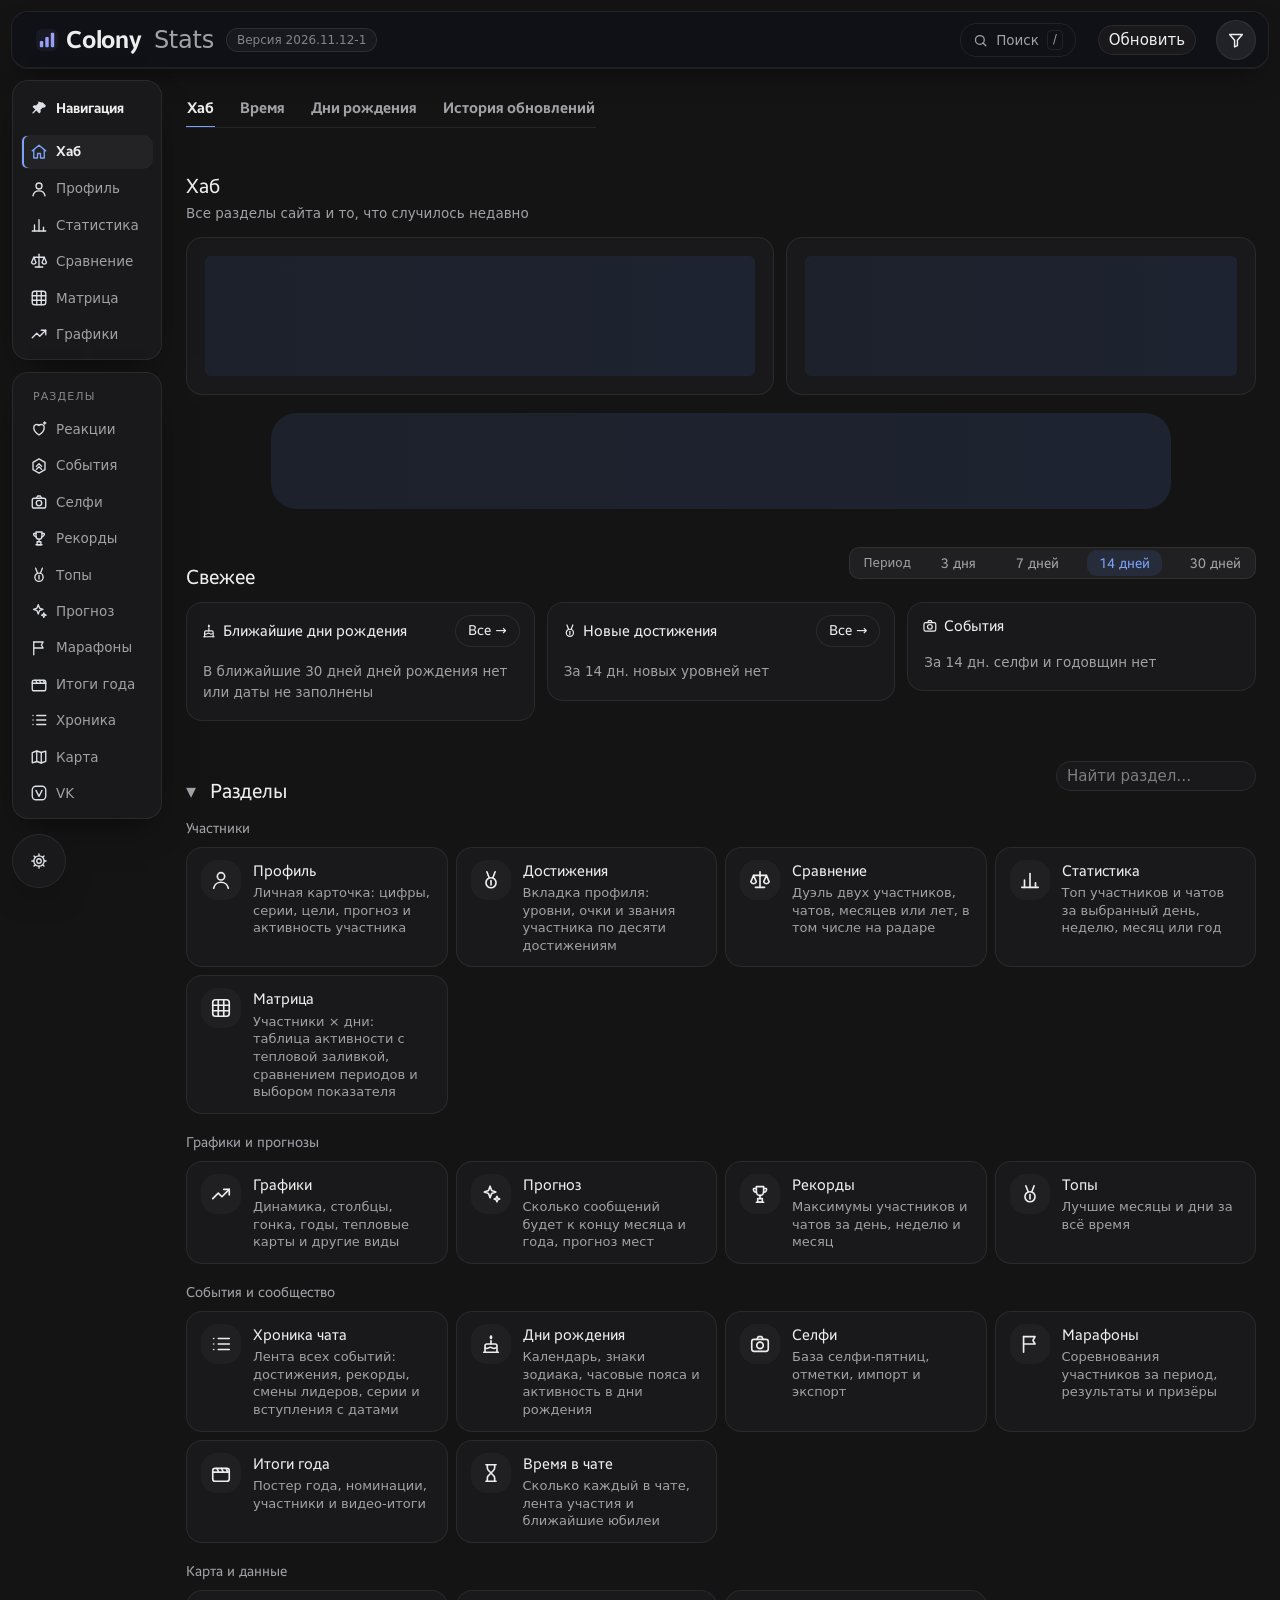
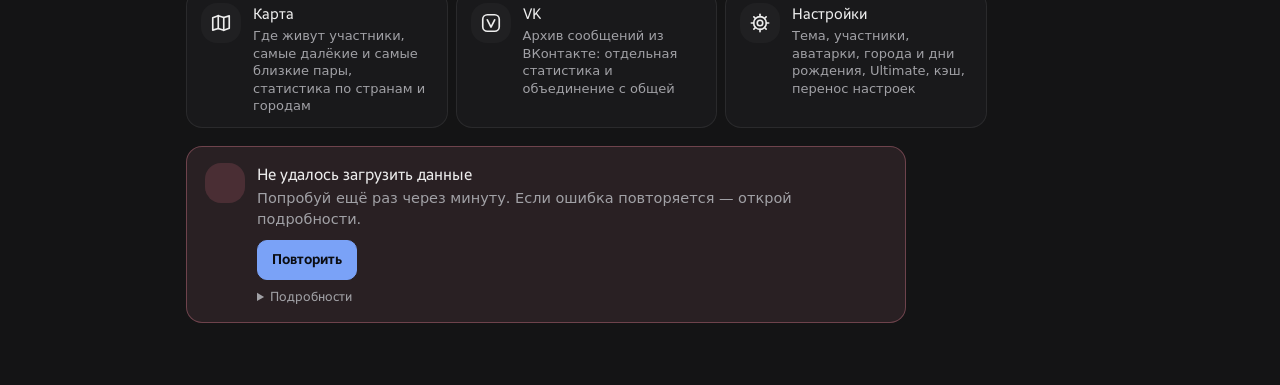
==== index.html @ 96a657e3 "Add files via upload" ====
<!DOCTYPE html>
<html lang="ru">
<head>
<style id="scale-css">:root{--sp-1:4px;--sp-2:8px;--sp-3:12px;--sp-4:16px;--sp-5:24px;--r-xs:4px;--r-s:6px;--r-m:10px;--r-l:16px;--r-pill:999px;--h-s:32px;--h-m:40px;--h-l:48px}</style>

<script>/* Фоновые таймеры с коротким периодом пропускают тики, пока вкладка не видна: меньше работы процессору и памяти */(function(){const si=window.setInterval;window.setInterval=function(fn,ms){const a=Array.prototype.slice.call(arguments,2);if(typeof fn==="function"&&ms<=5000){return si.call(window,function(){if(document.hidden)return;return fn.apply(this,arguments)},ms)}return si.apply(window,arguments)}})();</script>
<script>window.__TABLO=(function(){try{if(location.hash==="#notablo")return false;return localStorage.getItem("chatstats.tablo.v1")!=="0"}catch(e){return true}})();</script>
<meta name="robots" content="noindex,nofollow">
<meta charset="utf-8">
<meta name="color-scheme" content="dark">
<meta name="viewport" content="width=device-width, initial-scale=1, viewport-fit=cover">
<script id="dom-hub">
/* Единый наблюдатель за страницей. Раньше каждый модуль ставил свой MutationObserver на весь документ (их было около тридцати),
   и каждый просыпался на любое изменение — например, на каждый кадр гонки марафона. Теперь наблюдатель один:
   он отбрасывает «шум» (анимацию внутри графиков) и раздаёт остальное подписчикам.
   Подписка: new MutationObserver(cb).__hub(корень)  или  window.__dom.watch(cb, корень). */
(function(){
  "use strict";
  var Native = window.MutationObserver; if (!Native) return;
  var subs = [], started = false;
  function noise(r){
    var t = r.target; if (!t || t.nodeType !== 1 || !t.ownerSVGElement) return false;
    var n = t.tagName; return n === "text" || n === "tspan" || !!(t.closest && t.closest(".race-row"));
  }
  var real = new Native(function(recs){
    if (!subs.length) return;
    var clean = null;
    for (var i = 0; i < recs.length; i++) { if (noise(recs[i])) { if (!clean) clean = recs.slice(0, i); } else if (clean) clean.push(recs[i]); }
    if (clean) recs = clean;
    if (!recs.length) return;
    var list = subs.slice();
    for (var k = 0; k < list.length; k++) {
      var s = list[k], root = s.root, mine = recs;
      if (root && root !== document.body && root !== document.documentElement) { mine = recs.filter(function(r){ return root.contains(r.target); }); if (!mine.length) continue; }
      try { s.fn(mine, s.owner); } catch (e) { setTimeout(function(){ throw e; }, 0); }
    }
  });
  function start(){ if (!started) { started = true; real.observe(document.documentElement, {childList:true, subtree:true}); } }
  function watch(fn, root, owner){ var s = {fn: fn, root: root || null, owner: owner || null}; subs.push(s); start(); return function(){ var i = subs.indexOf(s); if (i >= 0) subs.splice(i, 1); }; }
  function Hubbed(cb){ var o = new Native(cb); o.__cb = cb; return o; }
  Hubbed.prototype = Native.prototype;
  Native.prototype.__hub = function(root){ var self = this; if (!self.__cb || !root) return; if (self.__off) self.__off(); self.__off = watch(self.__cb, root, self); };
  var disc = Native.prototype.disconnect;
  Native.prototype.disconnect = function(){ if (this.__off) { this.__off(); this.__off = null; } return disc.call(this); };
  window.MutationObserver = Hubbed;
  window.__dom = {watch: watch, count: function(){ return subs.length; }};
})();
</script>
<script id="mscale-boot">
/* Масштаб на телефоне: страница раскладывается на более широкий «виртуальный» экран, а браузер ужимает её целиком */
(function(){
  var KEY = "chatstats.mscale.v1", BASE = "width=device-width, initial-scale=1, viewport-fit=cover";
  function devW(){ var a = screen.width || 0, b = screen.height || 0, land = false; try { land = matchMedia("(orientation:landscape)").matches; } catch (e) {} return land ? Math.max(a, b) : Math.min(a, b); }
  function isPhone(){ return Math.min(screen.width || 9999, screen.height || 9999) <= 720 && (navigator.maxTouchPoints || 0) > 0; }
  function get(){ var v = 1; try { v = parseFloat(localStorage.getItem(KEY) || "1"); } catch (e) {} return v >= 0.7 && v < 1 ? v : 1; }
  function apply(){
    var m = document.querySelector('meta[name="viewport"]'); if (!m) return;
    var s = get(), w = devW();
    m.setAttribute("content", s < 1 && isPhone() && w ? "width=" + Math.round(w / s) + ", initial-scale=" + s + ", viewport-fit=cover" : BASE);
  }
  window.__mscale = {get: get, set: function(v){ try { v >= 1 ? localStorage.removeItem(KEY) : localStorage.setItem(KEY, String(v)); } catch (e) {} apply(); }, apply: apply, isPhone: isPhone};
  apply();
  window.addEventListener("orientationchange", function(){ setTimeout(apply, 60); });
})();
</script>
<script id="errlog-boot">
/* Журнал ошибок: последние 50 ошибок страницы (window.onerror и необработанные промисы) — в localStorage, чтобы их можно было скопировать из «Настроек» */
(function(){
  "use strict";
  var KEY = "chatstats.errlog.v1", MAX = 50, list = [], timer = 0;
  try { var raw = localStorage.getItem(KEY); if (raw) { var a = JSON.parse(raw); if (Array.isArray(a)) list = a.slice(-MAX); } } catch (e) {}
  function flush(){ timer = 0; try { localStorage.setItem(KEY, JSON.stringify(list)); } catch (e) {} }
  function tabId(){ try { var t = document.querySelector(".tab.active"); return t ? String(t.id || "").replace(/^tab-/, "") : ""; } catch (e) { return ""; } }
  function add(kind, msg, where, stack){
    msg = String(msg == null ? "" : msg).slice(0, 300);
    var last = list[list.length - 1];
    if (last && last.m === msg && last.k === kind && last.w === where) { last.n = (last.n || 1) + 1; last.t = new Date().toISOString(); }
    else { list.push({t: new Date().toISOString(), k: kind, m: msg, w: where || "", s: String(stack || "").split("\n").slice(0, 4).join("\n").slice(0, 500), tab: tabId(), v: window.__appVersion || "", n: 1}); if (list.length > MAX) list.splice(0, list.length - MAX); }
    if (!timer) timer = setTimeout(flush, 500);
  }
  window.addEventListener("error", function(e){
    if (e && e.target && e.target !== window && e.target.tagName) return;   // ошибки загрузки картинок и шрифтов сюда не пишем
    add("error", e && e.message, e && e.filename ? String(e.filename).replace(/^.*\//, "") + ":" + (e.lineno || 0) + ":" + (e.colno || 0) : (e && e.lineno ? "строка " + e.lineno : ""), e && e.error && e.error.stack);
  });
  window.addEventListener("unhandledrejection", function(e){
    var r = e && e.reason; add("promise", r && r.message ? r.message : r, "", r && r.stack);
  });
  function header(){
    var lang = ""; try { lang = (window.__lang && window.__lang.get && window.__lang.get()) || localStorage.getItem("chatstats.lang.v1") || "ru"; } catch (e) {}
    return ["Colony Stats " + (window.__appVersion || "?"), "Язык: " + lang, "Экран: " + innerWidth + "×" + innerHeight + " (x" + (window.devicePixelRatio || 1) + ")", "Браузер: " + navigator.userAgent, "Записей: " + list.length].join("\n");
  }
  window.__errlog = {
    list: function(){ return list.slice(); },
    clear: function(){ list = []; flush(); },
    text: function(){
      if (!list.length) return header() + "\nОшибок нет.";
      return header() + "\n\n" + list.map(function(x, i){ return (i + 1) + ". " + x.t.replace("T", " ").slice(0, 19) + " · вкладка: " + (x.tab || "—") + " · " + x.k + (x.n > 1 ? " ×" + x.n : "") + "\n   " + x.m + (x.w ? "\n   " + x.w : "") + (x.s ? "\n" + x.s.replace(/^/gm, "   ") : ""); }).join("\n\n");
    },
    add: add
  };
})();
</script>
<script id="schema-boot">
/* Схема сохранённых настроек.
   Все настройки лежат в localStorage под ключами «chatstats.*». Здесь — полный перечень ключей (группа, что хранит, устарел ли),
   номер версии схемы и миграции между версиями. Новый ключ в коде нужно записать сюда: автотест сравнивает код с этим перечнем.
   Миграции запускаются при загрузке, до остальных скриптов; они только дополняют и чистят, значения настроек не переписывают.
   Номер версии хранится в самом хранилище (chatstats.schema.v1), поэтому настройки, импортированные из старого экспорта, тоже мигрируют. */
(function(){
  "use strict";
  var P = "chatstats.", VERSION = 2, VKEY = P + "schema.v1";
  var GROUPS = {"look": "Оформление", "layout": "Раскладка", "filters": "Фильтры", "charts": "Графики", "tables": "Таблицы", "tabs": "Вкладки", "data": "Данные", "fx": "Эффекты", "exp": "Эксперименты", "vk": "VK", "svc": "Служебное"};
  /* [ключ без префикса, группа, что хранит, флаг: "L" — устарел и игнорируется кодом, "S" — лежит в sessionStorage] */
  var ROWS = [
    ["achPerson.v1", "tabs", "Участник, выбранный на вкладке «Достижения»", ""],
    ["achView.v1", "tabs", "Вид вкладки «Достижения»", ""],
    ["anomalies.v1", "charts", "Подсветка аномальных дней (убрана 2026.10.30)", "L"],
    ["apiBase.v1", "data", "Адрес API статистики", ""],
    ["avatars.v1", "data", "Аватарки участников, загруженные пользователем", ""],
    ["avatars.ver.v1", "data", "Версия вшитых аватарок, уже слитых в хранилище", ""],
    ["betaApiEvents.v1", "svc", "Адрес API событий бывшей беты (удаляется при запуске)", "L"],
    ["betaApiReact.v1", "svc", "Адрес API реакций бывшей беты (удаляется при запуске)", "L"],
    ["betaRE.v1", "svc", "Переключатель бывшей беты (удаляется при запуске)", "L"],
    ["bio.v1", "tabs", "Дни рождения и города участников", ""],
    ["cardsAvatars.v1", "tables", "Аватарки в карточном виде таблиц", ""],
    ["cardsCols.v1", "tables", "Число столбцов в карточном виде", ""],
    ["cardsColsByTable.v1", "tables", "Число столбцов карточек для отдельных таблиц", ""],
    ["cardsCompact.v1", "tables", "Компактные карточки", ""],
    ["changelogSeen.v1", "svc", "Последний просмотренный выпуск истории обновлений", ""],
    ["chartBackground.end.v1", "charts", "Конец градиента фона графиков", ""],
    ["chartBackground.start.v1", "charts", "Начало градиента фона графиков", ""],
    ["chartBackground.v1", "charts", "Тип фона графиков", ""],
    ["chartChatsOff.v1", "charts", "Чаты, убранные с графиков", ""],
    ["chartFocus.v1", "charts", "Выделенные линии на графиках", ""],
    ["chartFontColor.v1", "charts", "Цвет текста на графиках", ""],
    ["chartQuick.v1", "charts", "Быстрый период графика (убран)", "L"],
    ["trendView.v1", "charts", "Вид линий в «Динамике»: по дням или скользящее среднее", ""],
    ["chartSettingsCollapsed.v1", "charts", "Свёрнутые группы в настройках графика", ""],
    ["chartTypeAppearance.v1", "charts", "Оформление каждого типа графика", ""],
    ["cmpSmooth.v1", "tabs", "Сглаживание на вкладке «Сравнение»", ""],
    ["colorder.v1", "tables", "Порядок столбцов таблиц (перенос столбцов)", ""],
    ["columnWidths.v1", "tables", "Ширина столбцов таблиц", ""],
    ["compactFilters.v1", "filters", "Компактные фильтры", ""],
    ["compare.v1", "tabs", "Выбор на вкладке «Сравнение»", ""],
    ["comparison.v1", "filters", "Сравнение периодов в фильтрах", ""],
    ["customPalettes.v1", "charts", "Свои палитры цветов", ""],
    ["dayMatrix.v1", "tabs", "Настройки матрицы дней", ""],
    ["dsColony.v1", "look", "Оформление «Колония»", ""],
    ["errlog.v1", "svc", "Журнал ошибок страницы", ""],
    ["eventSel.v1", "tabs", "Событие, выбранное на вкладке «События»", ""],
    ["excludedTableRows.v1", "tables", "Строки, скрытые в таблицах", ""],
    ["exp.notes.v1", "exp", "Заметки к точкам графика (эксперимент)", ""],
    ["exp.v1", "exp", "Включённые эксперименты", ""],
    ["expHist.v1", "tables", "Мини-гистограммы в ячейках (убраны 2026.10.30)", "L"],
    ["filterColors.v1", "filters", "Цветные метки фильтров", ""],
    ["filtersHidden.v1", "filters", "Фильтры скрыты", ""],
    ["filtersRight.v1", "filters", "Фильтры в правой шторке на ПК", ""],
    ["filtersRightCollapsed.v1", "filters", "Правая шторка фильтров свёрнута", ""],
    ["filtersV3.v1", "filters", "Прежний вид фильтров (удаляется при запуске)", "L"],
    ["frW.v1", "layout", "Ширина правой шторки", ""],
    ["fresetDone", "svc", "Метка сброса фильтров вкладки", "S"],
    ["fx.v1", "fx", "Включённые эффекты", ""],
    ["fxOnce", "fx", "Эффекты, уже показанные в этом сеансе", "S"],
    ["fxParticles.v1", "fx", "Частицы: вид и сила", ""],
    ["ghcommit.v1", "svc", "Последний известный коммит на GitHub (проверка обновлений)", ""],
    ["glassUi.v1", "look", "Стеклянные панели", ""],
    ["goals.v1", "tabs", "Цели месяца и план", ""],
    ["haptics.v1", "svc", "Вибрация при нажатиях", ""],
    ["heat.v1", "charts", "Настройки календаря-карты", ""],
    ["hiddenCols.v1", "tables", "Скрытые столбцы таблиц", ""],
    ["hideLeft.v1", "filters", "Скрыть левую колонку фильтров", ""],
    ["holo.v1", "fx", "Голографические блики на карточках", ""],
    ["holoText.v1", "fx", "Голографический текст у победителей", ""],
    ["hubSecs.v1", "tabs", "Разделы главной", ""],
    ["hubView.v1", "tabs", "Вид главной", ""],
    ["hubWin.v1", "tabs", "Период на главной", ""],
    ["lang", "look", "Язык интерфейса (прежний ключ)", "L"],
    ["lang.v1", "look", "Язык интерфейса", ""],
    ["live.v1", "data", "Автообновление данных", ""],
    ["marathonSel.v1", "tabs", "Марафон, выбранный на вкладке «Марафоны»", ""],
    ["marathons.v1", "tabs", "Свои марафоны", ""],
    ["me.v1", "look", "Кто «я» среди участников", ""],
    ["mobileV2.v1", "layout", "Мобильная версия в виде приложения", ""],
    ["modernSelect.v1", "look", "Современные выпадающие списки", ""],
    ["mscale.v1", "layout", "Масштаб интерфейса на телефоне", ""],
    ["mzHint.v1", "svc", "Подсказка про двойное касание графика показана", ""],
    ["mzHint2.v1", "svc", "Подсказка про жесты в полноэкранном графике показана", ""],
    ["neonLines.v1", "fx", "Неоновые линии графиков", ""],
    ["noBold.v1", "look", "Без жирного шрифта", ""],
    ["norm.v1", "tabs", "Режим нормирования (всего / на активный день / доля)", ""],
    ["normWeeks.v1", "tabs", "Число недель для сравнения с нормой", ""],
    ["overtake.v1", "data", "Уведомления об обгонах", ""],
    ["pageBg.v1", "look", "Фон страницы", ""],
    ["palBgMode.v1", "charts", "Режим фона в палитрах", ""],
    ["peopleHidden.v1", "data", "Скрытые участники", ""],
    ["people.v1", "data", "Имена и настройки участников", ""],
    ["pinrows.v1", "exp", "Закреплённые строки таблиц", ""],
    ["plan.v1", "tabs", "План на месяц", ""],
    ["quiet.v1", "tabs", "Настройки «Тихих участников»", ""],
    ["raceSpeed.v1", "charts", "Скорость гонки", ""],
    ["radarPeriod.v1", "tabs", "Период радара в профиле", ""],
    ["reactUi.v1", "tabs", "Настройки вкладки «Реакции»", ""],
    ["recView.v1", "tabs", "Вид вкладки «Рекорды»", ""],
    ["schema.v1", "svc", "Версия схемы сохранённых настроек", ""],
    ["sel.active.v1", "data", "Включён ли выбор участников", ""],
    ["sel.v1", "data", "Выбранные участники", ""],
    ["selfieChart.v1", "tabs", "Тип графика на вкладке «Селфи»", ""],
    ["selfieRange.v1", "tabs", "Период на вкладке «Селфи»", ""],
    ["settingsCat.v1", "svc", "Открытый раздел настроек", ""],
    ["showLvl.v1", "look", "Показывать уровни у участников", ""],
    ["sideNav.v1", "layout", "Боковое меню вкладок", ""],
    ["sideNavCollapsed.v1", "layout", "Боковое меню свёрнуто", ""],
    ["sideW.v1", "layout", "Ширина бокового меню", ""],
    ["siteBase.v1", "look", "Основа темы сайта", ""],
    ["siteCustom.v1", "look", "Свои цвета акцента", ""],
    ["siteFont.v1", "look", "Шрифт сайта", ""],
    ["siteTheme.v1", "look", "Тема сайта", ""],
    ["softGrad.v1", "fx", "Мягкие градиенты на графиках", ""],
    ["statRows.v1", "tables", "Строки статистики (убраны 2026.10.30)", "L"],
    ["statRowsToggle.v1", "tables", "Переключатель строк статистики", ""],
    ["statsView.v1", "tabs", "Вид вкладки «Статистика»", ""],
    ["styles.v1", "charts", "Цвета и стили участников, годов и чатов", ""],
    ["tabAnim.v1", "look", "Анимация переключения вкладок (теперь всегда включена)", "L"],
    ["tabFilters.v1", "filters", "Фильтры, запомненные для каждой вкладки", ""],
    ["tabGroups.v1", "layout", "Группы вкладок", ""],
    ["tableBorder.v1", "tables", "Рамка таблиц", ""],
    ["tableBorderExport.v1", "tables", "Рамка таблиц на картинках", ""],
    ["tableCardsDesktop.v1", "tables", "Карточный вид таблиц на ПК", ""],
    ["tableCompact.v1", "tables", "Компактные таблицы", ""],
    ["tableNoBorders.v1", "tables", "Таблицы без рамок", ""],
    ["tableView.desktop.v1", "tables", "Вид таблиц на ПК", ""],
    ["tableView.v1", "tables", "Вид таблиц на телефоне", ""],
    ["tableWidths.v1", "tables", "Ширина таблиц целиком", ""],
    ["tablo.v1", "look", "Стиль «Табло»", ""],
    ["timeView.v1", "tabs", "Вид вкладки «Время»", ""],
    ["trendAppearance.v1", "charts", "Оформление «Динамики», версия 1 (заменена)", "L"],
    ["trendAppearance.v2", "charts", "Оформление «Динамики», версия 2 (заменена)", "L"],
    ["trendAppearance.v3", "charts", "Оформление «Динамики», версия 3 (заменена)", "L"],
    ["trendAppearance.v4", "charts", "Оформление «Динамики»", ""],
    ["ui.v1", "look", "Общие переключатели интерфейса", ""],
    ["ultimate.v1", "data", "Сводный чат «Colony Ultimate»", ""],
    ["vk.data.v1", "vk", "Архив помесячной статистики VK", ""],
    ["vk.map.v1", "vk", "Сопоставление участников VK", ""],
    ["vk.newpk.v1", "vk", "Счётчик новых идентификаторов VK", ""],
    ["vk.on.v1", "vk", "VK включён", ""],
    ["vk.src.v1", "vk", "Источник данных VK", ""],
    ["whoAsked.v1", "svc", "Вопрос «Кто ты?» уже задан", ""],
    ["yearReview.v1", "tabs", "Настройки «Итогов года»", ""],
    ["yearsDays.v1", "charts", "Окно дней на графике «По годам»", ""]
  ];
  var KEYS = {}; ROWS.forEach(function(r){ KEYS[P + r[0]] = {group: r[1], note: r[2], legacy: r[3] === "L", session: r[3] === "S"}; });
  function ls(){ try { return window.localStorage; } catch (e) { return null; } }
  function stored(){ var a = [], s = ls(); if (!s) return a; try { for (var i = 0; i < s.length; i++) { var k = s.key(i); if (k && k.indexOf(P) === 0) a.push(k); } } catch (e) {} return a.sort(); }
  /* Миграции: to — версия, до которой доводят; каждая безопасна при повторном запуске */
  var MIGRATIONS = [
    {to: 2, note: "язык из прежнего ключа; удаление заменённых версий оформления «Динамики»", run: function(s){
      if (!s.getItem(P + "lang.v1") && s.getItem(P + "lang")) s.setItem(P + "lang.v1", s.getItem(P + "lang"));
      if (s.getItem(P + "trendAppearance.v4")) ["v1", "v2", "v3"].forEach(function(v){ s.removeItem(P + "trendAppearance." + v); });
    }}
  ];
  var ran = [];
  (function migrate(){
    var s = ls(); if (!s) return;
    var cur = 1; try { cur = parseInt(s.getItem(VKEY), 10) || 1; } catch (e) {}
    if (cur > VERSION) return;   // настройки из более новой версии сайта не трогаем
    MIGRATIONS.forEach(function(m){
      if (m.to <= cur) return;
      try { m.run(s); ran.push(m.to); } catch (e) { try { window.__errlog && window.__errlog.add("error", "миграция настроек до v" + m.to + ": " + (e && e.message), "schema-boot"); } catch (x) {} }
    });
    try { if (cur < VERSION) s.setItem(VKEY, String(VERSION)); } catch (e) {}
  })();
  window.__schema = {
    version: VERSION, groups: GROUPS, keys: KEYS, migrated: ran,
    has: function(k){ return Object.prototype.hasOwnProperty.call(KEYS, k.indexOf(P) === 0 ? k : P + k); },
    info: function(k){ return KEYS[k.indexOf(P) === 0 ? k : P + k] || null; },
    /* Сохранённые ключи, которых нет в перечне (опечатка в коде или забытая запись) */
    unknown: function(){ return stored().filter(function(k){ return !KEYS[k]; }); },
    /* Устаревшие ключи, которые ещё лежат в хранилище */
    stale: function(){ return stored().filter(function(k){ return KEYS[k] && KEYS[k].legacy; }); },
    purgeStale: function(){ var s = ls(); this.stale().forEach(function(k){ try { s.removeItem(k); } catch (e) {} }); }
  };
})();
</script>
<script id="tbl-core-js">
/* Единый построитель таблиц: описание столбцов → готовая разметка.
   Сортировка, закрепление строк, перенос столбцов, карточный вид на телефоне и копирование картинкой работают по разметке (th/td внутри .wrap),
   поэтому таблица, собранная здесь, получает все эти возможности автоматически.
   window.__tbl.html({
     id: "bd-table",                  // id таблицы (необязательно)
     attrs: {"data-copy-title": ""},  // любые другие атрибуты <table>
     cols: [{h: "Участник",           // заголовок (готовый HTML)
             align: "left",           // выравнивание заголовка и ячеек: "left" | "center"
             tdAlign: "center",       // выравнивание только ячеек (если отличается от заголовка)
             cls: "ev-rank",          // класс ячейки
             style: "color:red",      // дополнительный стиль ячейки
             td: (row, i, rows) => "<содержимое ячейки>"}],
     rows: [...],
     rowClass: (row, i) => "класс",   // null/undefined — без атрибута class; "" — class=""
     rowStyle: (row, i) => "--a:1",   // стиль строки
     wrap: true                       // обернуть в <div class="wrap"> (по умолчанию да)
   }) → строка HTML. Содержимое ячеек и заголовков — готовый HTML: экранировать данные нужно там, где они подставляются. */
(function(){
  "use strict";
  const esc = s => String(s == null ? "" : s).replace(/[&<>"]/g, c => ({"&": "&amp;", "<": "&lt;", ">": "&gt;", '"': "&quot;"}[c]));
  const al = a => a === "left" ? "text-align:left" : a === "center" ? "text-align:center" : "";
  const style = (...parts) => { const v = parts.filter(Boolean).join(";"); return v ? ` style="${v}"` : ""; };
  function html(spec){
    const cols = (spec.cols || []).filter(c => c && c.when !== false), rows = spec.rows || [];
    const attrs = (spec.id ? ` id="${esc(spec.id)}"` : "") + Object.keys(spec.attrs || {}).map(k => ` ${k}="${esc(spec.attrs[k])}"`).join("");
    const head = "<tr>" + cols.map(c => `<th${style(al(c.align))}>${c.h}</th>`).join("") + "</tr>";
    const body = rows.map((r, i) => {
      const rc = spec.rowClass ? spec.rowClass(r, i) : null, rs = spec.rowStyle ? spec.rowStyle(r, i) : "";
      return `<tr${rs ? ` style="${rs}"` : ""}${rc == null ? "" : ` class="${esc(rc)}"`}>` + cols.map(c => `<td${c.cls ? ` class="${c.cls}"` : ""}${style(al(c.tdAlign || c.align), c.style)}>${c.td(r, i, rows)}</td>`).join("") + "</tr>";
    }).join("");
    const t = `<table${attrs}><thead>${head}</thead><tbody>${body}</tbody></table>`;
    return spec.wrap === false ? t : `<div class="wrap">${t}</div>`;
  }
  window.__tbl = {html};
})();
</script>
<meta name="theme-color" content="#0c0e14"><meta name="apple-mobile-web-app-capable" content="yes"><meta name="mobile-web-app-capable" content="yes"><meta name="apple-mobile-web-app-status-bar-style" content="black-translucent"><meta name="apple-mobile-web-app-title" content="Colony Stats"><meta name="application-name" content="Colony Stats">
<link rel="apple-touch-icon" href="[data-uri]">
<title>Colony Stats</title>
<link rel="icon" href="data:image/svg+xml,%3Csvg%20xmlns%3D%22http%3A//www.w3.org/2000/svg%22%20viewBox%3D%220%200%2064%2064%22%3E%3Cdefs%3E%3ClinearGradient%20id%3D%22g%22%20x1%3D%220%22%20y1%3D%221%22%20x2%3D%221%22%20y2%3D%220%22%3E%3Cstop%20offset%3D%220%22%20stop-color%3D%22%237aa2f7%22/%3E%3Cstop%20offset%3D%221%22%20stop-color%3D%22%23bb9af7%22/%3E%3C/linearGradient%3E%3C/defs%3E%3Crect%20width%3D%2264%22%20height%3D%2264%22%20rx%3D%2215%22%20fill%3D%22%23171a22%22/%3E%3Crect%20x%3D%2211%22%20y%3D%2235%22%20width%3D%2210%22%20height%3D%2218%22%20rx%3D%223%22%20fill%3D%22url%28%23g%29%22/%3E%3Crect%20x%3D%2227%22%20y%3D%2223%22%20width%3D%2210%22%20height%3D%2230%22%20rx%3D%223%22%20fill%3D%22url%28%23g%29%22/%3E%3Crect%20x%3D%2243%22%20y%3D%2211%22%20width%3D%2210%22%20height%3D%2242%22%20rx%3D%223%22%20fill%3D%22url%28%23g%29%22/%3E%3C/svg%3E">
<style>
@font-face{font-family:"Samsung Sans";font-weight:400;src:local("Samsung Sans"),local("SamsungSans"),local("SamsungSans-Regular"),url("fonts/SamsungSans-Regular.woff2") format("woff2"),url("fonts/SamsungSans-Regular.ttf") format("truetype")}
@font-face{font-family:"Samsung Sans";font-weight:700;src:local("Samsung Sans Bold"),local("SamsungSans-Bold"),url("fonts/SamsungSans-Bold.woff2") format("woff2"),url("fonts/SamsungSans-Bold.ttf") format("truetype")}
:root{ --chart-bg:#262626;
  color-scheme:dark;
}
*{box-sizing:border-box}
body{margin:0;background:var(--bg);color:var(--text);font:15px/1.5 "Samsung Sans","SamsungOne","Segoe UI",system-ui,-apple-system,sans-serif}
header{position:sticky;top:0;z-index:50;padding:20px 24px 0;max-width:1600px;width:100%;margin:0 auto;box-shadow:0 1px 0 var(--line)}
/* Floating duplicate of table headers, shown only while their original header is scrolled away. */
.sticky-table-head{position:fixed;display:none;z-index:45;overflow:hidden;background:var(--panel);border:1px solid var(--line);border-bottom:0;border-radius:8px 8px 0 0;box-shadow:0 3px 8px #0003;pointer-events:auto}
.sticky-table-head table{border-collapse:separate;border-spacing:0;table-layout:fixed;margin:0;background:var(--panel)}
.sticky-table-head th{border-bottom:1px solid var(--line);box-sizing:border-box;overflow:hidden;text-overflow:ellipsis}
.sticky-table-head th:first-child{position:sticky;left:0;z-index:3;box-shadow:1px 0 0 var(--line)}
.sticky-table-head th[data-k]{cursor:pointer}

h1{margin:0 0 16px}
nav{display:flex;overflow-x:auto;overflow-y:hidden;scrollbar-width:none}
nav::-webkit-scrollbar{display:none}
nav button{background:none;color:var(--muted);font:inherit;cursor:pointer;white-space:nowrap}
nav button:hover{color:var(--text)}
nav button.active{border-bottom-color:var(--accent)}
nav button:focus-visible,select:focus-visible,input:focus-visible,.seg button:focus-visible,th:focus-visible{outline:2px solid var(--accent);outline-offset:2px}
main{max-width:1600px;width:100%;margin:0 auto;padding:20px 24px 48px}
.tab{display:none}.tab.active{display:block}
.stat-content{display:none}
.stat-content.active{display:block}
#tab-stats > .stat-subnav{display:inline-flex;width:auto;margin:0 0 14px;}
#tab-stats > .stat-subnav button{min-width:110px}
.stat-content > .filters{background:linear-gradient(180deg,var(--panel-2),var(--panel));border:1px solid var(--line);box-shadow:var(--shadow)}

.filters{display:flex;flex-wrap:wrap}
/* Фильтр вышедших оформлен в общей стилистике элементов управления */
.checkline{display:inline-flex;align-items:center;border:1px solid var(--line);color:var(--muted);cursor:pointer;white-space:nowrap;user-select:none;transition:background .16s ease,border-color .16s ease,color .16s ease}
.checkline:hover{border-color:var(--line);color:var(--text)}
.checkline:focus-within{outline:2px solid var(--accent);outline-offset:2px}
.checkline input{appearance:auto;min-width:0;margin:0;padding:0;accent-color:var(--accent);cursor:pointer}
.compare-diff{white-space:nowrap;margin-left:3px;color:var(--muted)}
.compare-diff.positive{color:#76F0B6}
.compare-diff.negative{color:#f7768e}
.compare-diff.neutral{color:var(--muted)}
.field{display:flex;flex-direction:column;gap:var(--sp-1)}
.field label{font-size:13.5px;color:var(--muted)}
select,input{color:var(--text);border:1px solid var(--line);padding:7px 10px;font:inherit;min-width:150px}
.seg{display:flex;border:1px solid var(--line);overflow:hidden}
.seg button{color:var(--muted);border:0;padding:8px 14px;font:inherit;cursor:pointer;border-right:1px solid var(--line)}
.seg button:last-child{border-right:0}
.status{color:var(--muted);margin:0 0 10px;min-height:22px}
.status.err{color:#f7768e}
.wrap{overflow-x:auto;border:1px solid var(--line)}
/* When a table is resized, keep its frame fitted to the resized table instead of the whole page. */
.wrap.resizable-table-wrap{box-sizing:border-box;width:fit-content;max-width:100%;}
table{width:100%;border-collapse:separate;border-spacing:0;min-width:520px}
/* Top Months/Days and Chats tables fit their contents instead of stretching across the viewport. */
#tab-months .wrap, #tab-days .wrap, #tab-chats .wrap{width:fit-content;max-width:100%}
#tab-months .wrap > table, #tab-days .wrap > table, #chat-rank-table{width:max-content;min-width:0;max-width:none;table-layout:auto}
/* Keep the rank column compact and centred on the Chats table. */
#chat-rank-table th:first-child, #chat-rank-table td:first-child, #participants-table th:first-child, #participants-table tbody td:first-child{text-align:center!important;padding-left:8px;padding-right:8px;white-space:nowrap;width:1%}
#participants-table th:nth-child(2), #participants-table tbody td:nth-child(2){text-align:center}
/* Имя по центру ячейки; крестик «Исключить» прижат к правому краю и не сдвигает имя. */
#participants-table:not(.tv-cards) tbody td:nth-child(2):not([colspan]){position:relative;padding-left:36px;padding-right:36px}
#participants-table:not(.tv-cards) tbody td:nth-child(2) .row-name-with-action{justify-content:center}
#participants-table:not(.tv-cards) tbody td:nth-child(2) .row-name-with-action>.row-exclude-btn{position:absolute;right:8px;top:50%;transform:translateY(-50%)}
/* Шторка фильтров справа: дата, месяц и год уже есть на странице «Статистика» рядом с быстрым выбором периода. */
body.filters-right:has(#tab-stats.active) #fd-body :is(#f-day,#f-month,#f-year){display:none!important}
/* Если на странице остались только кнопки копирования — без рамки и фона панели. */
body.filters-right .filters.fr-keep:not(:has(> :not(.table-export-actions))){padding:0!important;border:0!important;background:none!important;box-shadow:none!important;backdrop-filter:none!important;-webkit-backdrop-filter:none!important;margin-bottom:12px}
th,td{padding:10px 14px;text-align:center;border-bottom:1px solid var(--line);font-variant-numeric:tabular-nums}
th:first-child,td:first-child{text-align:left}
th{color:var(--muted);font-weight:500;cursor:pointer;user-select:none;white-space:nowrap}
th.sorted{color:var(--accent)}
tfoot td{border-bottom:0}
tr:last-child td{border-bottom:0}
td.zero{color:#555b6a}
.status:empty{display:none}
.table-export-row{display:flex;justify-content:space-between;align-items:center;gap:var(--sp-3);flex-wrap:wrap;margin:26px 0 10px}
.table-export-row h2{margin:0!important}
.table-export-actions{display:flex;align-items:center;gap:var(--sp-2);flex-wrap:wrap}
.filters-export-actions{margin:0;align-self:flex-end;min-width:0}
.filters-export-actions .hint{margin:0;font-size:13.5px}
.table-export-actions .hint{margin:0;font-size:13.5px}
.chats-toolbar-controls{margin:0!important;align-items:flex-end}
.chats-toolbar-controls .excluded-rows-host{margin:0;position:relative}
.chats-copy-action{align-items:center}
/* Column widths can be adjusted by dragging the faint handle at a header's right edge. */
table.resizable-columns th{position:relative}
.wrap table.resizable-columns th,.wrap table.resizable-columns td{min-width:0}
.column-resize-handle{position:absolute;top:0;right:-1px;bottom:0;width:12px;z-index:6;cursor:col-resize;touch-action:none;user-select:none}
.column-resize-handle::after{content:"";position:absolute;top:16%;bottom:16%;right:3px;width:2px;border-radius:var(--r-xs);background:transparent;transition:background .12s}
table.resizable-columns th:hover .column-resize-handle::after, .column-resize-handle:active::after, body.column-resizing .column-resize-handle::after{background:var(--accent)}
/* Whole-table resize handles, independent of the inner column dividers. */
.table-outer-resize-cell{position:relative}
.table-outer-resize-handle{position:absolute;top:0;bottom:0;width:16px;z-index:30;display:block;cursor:ew-resize;touch-action:none;user-select:none;pointer-events:auto}
/* Keep the draggable area fully inside the table. Half-outside handles were clipped by .wrap overflow and couldn't reliably start a drag. */
.table-outer-resize-handle.left{left:0;transform:none}
.table-outer-resize-handle.right{right:0;transform:none}
.table-outer-resize-handle::after{content:"";position:absolute;top:5%;bottom:5%;width:3px;border-radius:var(--r-xs);background:transparent;transition:background .12s}
.table-outer-resize-handle.left::after{left:2px}
.table-outer-resize-handle.right::after{right:2px}
table:hover .table-outer-resize-handle::after, .table-outer-resize-handle:active::after, body.table-width-resizing .table-outer-resize-handle::after{background:var(--accent)}
table.resizable-table-width{box-sizing:border-box}
body.column-resizing,body.column-resizing *{cursor:col-resize!important;user-select:none!important}
body.table-width-resizing,body.table-width-resizing *{cursor:ew-resize!important;user-select:none!important}
h2{margin:26px 0 10px}
h2:first-child{margin-top:0}
.tiles{display:grid;grid-template-columns:repeat(auto-fit,minmax(190px,1fr));gap:var(--sp-3)}
.tile{border:1px solid var(--line)}
.tile .lbl{color:var(--muted)}
.tile .num{font-size:30px}
.tile .place{color:var(--accent)}
td small{display:block;color:var(--muted);font-size:13.5px}
.chart{background:var(--chart-bg,#262626)}
.chart svg{width:100%;max-width:1150px;height:auto;display:block;font-family:inherit;margin-left:auto;margin-right:auto}
.chart svg text,.chart svg tspan{fill:var(--chart-font-color,#e6e8ee)!important}
.chart svg.heatrows-svg{width:auto;max-width:none;height:auto;display:block;margin:0 auto}
.chart:has(svg.heatrows-svg){width:100%;max-width:100%;margin:0 auto;padding:0!important;overflow:auto}
.note{padding:70px 20px;text-align:center;color:var(--muted)}
[hidden]{display:none!important}
input[type=color]{min-width:0;width:44px;height:32px;padding:2px;cursor:pointer}
.mini{background:var(--panel);color:var(--text);border:1px solid var(--line);border-radius:var(--r-s);padding:5px 10px;font:inherit;cursor:pointer}
.mini:hover{border-color:var(--accent)}
.hint{color:var(--muted);margin:0 0 6px}
.top{display:flex;justify-content:space-between;align-items:center;gap:var(--sp-3);margin-bottom:16px}
.top h1{margin:0}
#upd{color:var(--muted);font-size:13px;margin-right:10px}
.chart{padding:6px!important}
/* Scale down the rendered chart area by about 30% while preserving its proportions.
   PNG export uses the original SVG viewBox, so export resolution is unchanged. */
#c-out > svg{width:70%;max-width:805px;height:auto;margin-left:auto;margin-right:auto}
/* Activity matrix: natural size (the SVG is already fitted to the chart width), never wider than the panel. */
#c-out > svg.heatrows-svg{width:auto !important;max-width:100% !important;height:auto !important;margin-left:auto;margin-right:auto}
#c-out > svg.wide-svg{width:96%;max-width:1180px}
#c-out > svg.cal-svg{width:96%;max-width:1240px}
@media(max-width:720px){#c-out > svg.wide-svg{width:100%;max-width:100%}#c-out > svg.heatrows-svg{height:auto !important}}
.pick{position:relative}
.pick summary{border:1px solid var(--line);padding:7px 10px;cursor:pointer;min-width:150px;list-style:none}
.pick summary::-webkit-details-marker{display:none}
.pop{position:absolute;z-index:5;top:100%;left:0;margin-top:4px;background:var(--panel);border:1px solid var(--line);border-radius:var(--r-m);padding:10px;width:300px;max-height:360px;overflow:auto;box-shadow:0 8px 24px #0008}
.plist{display:grid;grid-template-columns:1fr 1fr;gap:var(--sp-1) var(--sp-3)}
.plist label{display:flex;gap:var(--sp-1);align-items:center;font-size:14px;margin:0;color:var(--text)}
.plist input{min-width:0;width:auto}
.pbtn{display:flex;gap:var(--sp-2);align-items:center;flex-wrap:wrap}
.pop .pbtn{margin-top:10px}
input[type=range]{display:block;width:100%;min-width:0;height:22px;padding:0;margin:0;border:0;background:transparent;accent-color:var(--accent);cursor:pointer}
.chart-bg-preview svg{width:100%;height:100%;display:block}
.chart-bg-preview{background:var(--chart-bg,#262626);border:1px solid var(--line);border-radius:var(--r-m);padding:6px;width:110px;height:36px;display:flex;align-items:center;justify-content:center;font-size:14px;font-variant-numeric:tabular-nums}
.chart-bg-preview span{color:var(--chart-font-color,#e6e8ee)!important}
.chart-bg-preview input[type=color]{height:32px;width:44px;min-width:44px;padding:2px}
.time-milestone{font-variant-numeric:tabular-nums;white-space:nowrap}.time-days{font-weight:600;color:var(--accent);font-variant-numeric:tabular-nums}.time-upcoming{color:var(--accent);font-weight:600;white-space:nowrap}
/* Global typography override: no bold text anywhere on the page. */
body.no-bold *, body.no-bold *::before, body.no-bold *::after { font-weight: 400 !important; }

/* One shared height for form controls, buttons, filters and segmented switches. */
select,
input:not([type="checkbox"]):not([type="range"]):not([type="color"]),
button.mini,
.seg,
.seg button,
.pick summary,
.checkline {
  height: var(--control-height);
  min-height: var(--control-height);
  box-sizing: border-box;
}
select,
input:not([type="checkbox"]):not([type="range"]):not([type="color"]) {
  padding-top: 0;
  padding-bottom: 0;
  line-height: calc(var(--control-height) - 2px);
}
.seg { align-items: stretch; }
.seg button { display: inline-flex; align-items: center; justify-content: center; padding-top: 0; padding-bottom: 0; line-height: 1.2; }
button.mini { display: inline-flex; align-items: center; justify-content: center; padding-top: 0; padding-bottom: 0; line-height: 1.2; }
.pick summary { display: flex; align-items: center; padding-top: 0; padding-bottom: 0; }
.checkline { padding-top: 0; padding-bottom: 0; }
#c-type { min-width: 160px; }
.chart-settings-panel{background:var(--panel);border:1px solid var(--line);overflow:hidden;max-height:0;opacity:0;transform:translateY(-6px);padding:0 14px;transition:max-height .28s ease,opacity .22s ease,transform .22s ease,padding .22s ease;border-color:transparent}
.chart-settings-panel.open{max-height:5000px;opacity:1;transform:translateY(0);border-color:var(--line)}
.chart-settings-heading{display:flex;justify-content:space-between;align-items:center;gap:var(--sp-3)}
.chart-settings-heading h2{margin:0!important}
/* Use all available panel width for the settings cards; fixed three-column layout prevents narrow, overlapping controls. */
.chart-settings-content{width:100%;box-sizing:border-box;grid-template-columns:repeat(5,minmax(0,1fr));gap:var(--sp-2);align-items:start;}
@media(min-width:1051px){#chart-settings-content[data-chart-type="bars"],#chart-settings-content[data-chart-type="years"],#chart-settings-content[data-chart-type="heat"]{grid-template-columns:repeat(4,minmax(0,1fr));}}
.chart-settings-content>*{min-width:0;}
.chart-setting-group{border:1px solid var(--line);min-width:0;}
.chart-setting-group h3{color:var(--text)}
.chart-setting-field{display:flex;flex-direction:column;min-width:0}
.chart-setting-field:last-child{margin-bottom:0}
.chart-subtitle-toggle label{display:flex;align-items:center;gap:var(--sp-2);cursor:pointer}
.chart-subtitle-toggle input[type=checkbox]{width:14px;height:14px;margin:0;accent-color:var(--accent)}
.chart-setting-field label{color:var(--muted)}
.chart-custom-bands-list{display:flex;flex-direction:column}
.chart-custom-band{display:grid;grid-template-columns:minmax(52px,1fr) minmax(60px,76px) 40px 32px;align-items:center}
.chart-custom-band label{color:var(--muted)}
.chart-custom-band input[type=number]{width:100%;min-width:0;box-sizing:border-box}
.chart-custom-band input[type=color]{width:100%;}
.chart-custom-band-start{display:block;min-width:0;padding:5px 6px;color:var(--muted);font-variant-numeric:tabular-nums;text-align:center}
.chart-custom-band .mini{min-width:0}
.chart-setting-field input[type=range]{width:100%;min-width:0}
.chart-setting-series{display:grid;grid-template-columns:minmax(0,1fr) auto auto;align-items:center;border-bottom:1px solid var(--line)}
.chart-setting-series:last-child{border-bottom:0}
.chart-setting-series-name{overflow:hidden;text-overflow:ellipsis;white-space:nowrap}
.chart-setting-series input[type=color]{padding:2px}
.chart-typography-grid{display:grid;grid-template-columns:minmax(0,1fr)}
.chart-typography-row{display:grid;grid-template-columns:minmax(92px,1.05fr) minmax(75px,1.5fr) 28px 36px;align-items:center;border-bottom:1px solid var(--line);min-width:0}
.chart-typography-row:last-child{border-bottom:0}
.chart-font-range{display:flex;flex-direction:row;align-items:center;min-width:0;margin:0}
.chart-font-range input[type=range]{width:100%;min-width:0;padding:0}
.chart-font-range output{color:var(--accent);font-variant-numeric:tabular-nums;text-align:right}
.chart-font-color{margin:0;min-width:0;display:flex;align-items:center;justify-content:center}
.chart-font-color input[type=color]{width:34px;min-width:34px;height:26px;padding:2px}
.chart-setting-series-list{overflow:auto;padding-right:3px}
.chart-setting-footer{grid-column:1/-1;display:flex;justify-content:flex-end;gap:var(--sp-2);align-items:center;margin-top:2px}
.chart-settings-panel .chart-bg-preview{width:100%}
.chart-setting-group .chart-setting-field select{width:100%;min-width:0}
.chart-bg-controls{display:grid;grid-template-columns:repeat(2,minmax(0,1fr))}
.chart-setting-field select[data-chart-background-mode]{width:100%;min-width:0}
.chart-setting-field[data-chart-background-angle-wrap] input[type=range]{width:100%}
.chart-bg-controls [hidden],.chart-setting-field[hidden]{display:none!important}
.chart-bg-controls .chart-setting-field{min-width:0}
.chart-palette-fields{display:grid;grid-template-columns:repeat(2,minmax(0,1fr));gap:var(--sp-1) var(--sp-2)}
.chart-palette-fields .chart-setting-field{display:grid;grid-template-columns:minmax(0,1fr) auto;align-items:center;gap:var(--sp-1);margin:0}
.chart-palette-fields .chart-setting-field label{font-size:12.5px}
@media(max-width:1050px){.chart-settings-content{grid-template-columns:repeat(3,minmax(0,1fr));}.chart-typography-group{grid-column:span 2;}}
@media(max-width:760px){.chart-settings-content{grid-template-columns:repeat(2,minmax(0,1fr));}.chart-typography-group{grid-column:span 2;}}
@media(max-width:520px){.chart-settings-panel.open{padding:8px}.chart-settings-content{grid-template-columns:minmax(0,1fr)}.chart-typography-group{grid-column:span 1}.chart-setting-group{padding:8px}.chart-typography-row{grid-template-columns:minmax(82px,1fr) minmax(70px,1fr) 26px 34px;gap:var(--sp-1)}.chart-bg-controls{grid-template-columns:repeat(2,minmax(0,1fr));}}
.excluded-rows-host{align-items:flex-start;margin:-7px 0 12px;position:relative;z-index:6}
.excluded-rows-details{position:relative}
.excluded-rows-details summary{min-width:190px!important;font-size:13px;color:var(--muted)}
.excluded-rows-pop{width:min(360px,calc(100vw - 32px));max-height:320px}
.excluded-row-item{display:flex;align-items:center;justify-content:space-between;gap:var(--sp-2);padding:5px 0;border-bottom:1px solid var(--line)}
.excluded-row-item:last-of-type{border-bottom:0}
.excluded-row-item span{min-width:0;overflow:hidden;text-overflow:ellipsis;white-space:nowrap;font-size:13px;color:var(--text)}
.row-name-with-action{display:flex;align-items:center;justify-content:space-between;gap:var(--sp-2);min-width:0;width:100%}
.row-name-with-action>span{min-width:0;overflow:hidden;text-overflow:ellipsis}
.row-exclude-btn{align-items:center;justify-content:center;flex:0 0 22px;width:22px;height:22px;min-height:22px;padding:0;border:1px solid var(--line);border-radius:var(--r-xs);background:transparent;color:var(--muted);font:inherit;font-size:16px;line-height:1;cursor:pointer;opacity:.62}
.row-exclude-btn:hover{opacity:1;color:#f7768e;border-color:#f7768e}
.spark-empty{display:inline-block;min-width:96px;text-align:center;color:var(--muted);font-size:13.5px}
.row-exclude-btn:focus-visible{outline:2px solid var(--accent);outline-offset:1px}
.wrap{-webkit-overflow-scrolling:touch}
.wrap th:first-child,.wrap td:first-child{min-width:110px;position:sticky;left:var(--table-sticky-left,0px);z-index:1;background:var(--panel);box-shadow:1px 0 0 var(--line)}
.wrap th:first-child{z-index:2}
h3{font-size:15px;font-weight:600;margin:18px 0 6px}
.tip{position:fixed;z-index:50;display:none;pointer-events:none;border:1px solid var(--line);border-radius:var(--r-m);padding:8px 10px;font-size:13px;line-height:1.5;box-shadow:0 8px 24px #0009;max-width:280px}
.tip b{display:block;margin-bottom:3px}
.tip i{display:inline-block;width:9px;height:9px;border-radius:50%;margin-right:6px}
.tip span{float:right;margin-left:14px;font-variant-numeric:tabular-nums}
.lg-item:hover text{text-decoration:underline}
@media (max-width:720px){
  nav{position:fixed;left:0;right:0;bottom:0;z-index:30;box-shadow:0 -1px 0 var(--line);padding:0 4px env(safe-area-inset-bottom,0px)}
  nav button{border-bottom:0;border-top:2px solid transparent}
  nav button.active{border-bottom-color:transparent}
}
.trend-series-opacity{display:flex;align-items:center;gap:var(--sp-1);min-width:90px}.trend-series-opacity input[type=range]{width:95px;min-width:55px}.trend-series-opacity output{font-size:12.5px;color:var(--muted);min-width:34px;text-align:right}
.quick-ranges{display:flex;flex-wrap:wrap;align-items:center}
.quick-ranges .qr-label{color:var(--muted);font-size:13.5px;margin-right:4px}
.quick-chip{border-radius:999px;border:1px solid var(--line);background:var(--panel);color:var(--muted);font:inherit;cursor:pointer;transition:background .15s,color .15s,border-color .15s}
.quick-chip:hover{color:var(--text);border-color:var(--accent)}
.quick-chip.active{background:var(--accent-bg);color:var(--accent);border-color:var(--accent)}
.quick-chip:focus-visible{outline:2px solid var(--accent);outline-offset:2px}
.donut-seg{transition:transform .18s ease;cursor:pointer}
.donut-seg:hover,.donut-seg.hl{transform:translate(var(--dx),var(--dy))}
.donut-leg{cursor:pointer}
.donut-leg:hover text{text-decoration:underline}
#c-out > svg.spiral-svg{width:min(70%,640px)}
.tip .tr{display:flex;justify-content:space-between;gap:var(--sp-3);align-items:baseline}
.tip .tr em{font-style:normal;color:var(--muted)}
.tip .tr span{float:none;margin-left:0}
.tip .up{color:#76F0B6}.tip .down{color:#f7768e}
.fc-chart svg{width:100%;max-width:1000px;height:auto;display:block;margin:0 auto}

/* ===================== Редизайн ===================== */
:root{
  --bg:#0f1117; --panel:#171a22; --panel-2:#1d212b; --line:#272b36; --text:#e8eaf1; --muted:#8a90a2;
  --accent:#7aa2f7; --accent-2:#bb9af7; --accent-bg:#1f2840; --th-bg:#1b1f29; --ctrl:#11141b;
  --radius:14px; --shadow:0 12px 30px -20px #000;
}
body{background:radial-gradient(1100px 560px at 8% -12%,#1a2444 0%,transparent 62%),radial-gradient(900px 520px at 108% -6%,#2b1d40 0%,transparent 58%),var(--bg);min-height:100vh}
/* Стеклянная шапка: размытие на псевдоэлементе, чтобы сама шапка не становилась контейнером для fixed-элементов */
header{background:transparent!important}
header::before{content:"";position:absolute;inset:0;z-index:-1;pointer-events:none;background:var(--header-bg);backdrop-filter:blur(18px) saturate(1.6);-webkit-backdrop-filter:blur(18px) saturate(1.6);box-shadow:inset 0 -1px 0 #ffffff10}
h1{display:flex;align-items:center;gap:var(--sp-2);font-size:24px;letter-spacing:-.01em}
h1::before{content:""}
nav{gap:var(--sp-1);box-shadow:none;padding:2px 0 10px}
nav button{border:1px solid transparent;border-radius:999px;padding:7px 15px;border-bottom:1px solid transparent;transition:background .15s,color .15s,border-color .15s}
nav button:hover{background:#ffffff0a}
nav button.active{background:var(--accent-bg);color:var(--accent);border-color:#7aa2f755}
@media(max-width:720px){
  nav{padding:6px 6px calc(6px + env(safe-area-inset-bottom,0px));backdrop-filter:blur(12px)}
  nav button{border:1px solid transparent}
  nav button.active{border-color:#7aa2f755;border-top-color:#7aa2f755}
}
.tab > .filters,#shared > .filters{background:linear-gradient(180deg,var(--panel-2),var(--panel));border:1px solid var(--line);box-shadow:var(--shadow)}
.filters-user-hidden{display:none!important}
#shared > .chats-toolbar-controls{margin:-8px 0 14px!important}
select,input,.pick summary,.checkline,.seg button,button.mini{background:var(--ctrl)}
.seg{border-color:var(--line);border-radius:var(--r-m)}
.seg button.active{background:var(--accent-bg);color:var(--accent)}
.checkline,.pick summary,select,input{border-radius:var(--r-m)}
button.mini{border-radius:var(--r-m);color:var(--text);transition:border-color .15s,background .15s,color .15s}
button.mini:hover{border-color:var(--accent);color:#fff}
button.mini.copy-btn::before{content:"";display:inline-block;width:11px;height:11px;margin-right:7px;border:1.5px solid currentColor;border-radius:var(--r-xs);box-shadow:3px -3px 0 -1.5px var(--ctrl),3px -3px 0 0 currentColor;opacity:.85}
.wrap{border-radius:var(--radius);box-shadow:var(--shadow);background:var(--panel)}
th{background:var(--th-bg);font-size:14px;letter-spacing:.02em}
.wrap th:first-child{background:var(--th-bg)}
.sticky-table-head th,.sticky-table-head th:first-child{background:var(--th-bg)}
tfoot td,.wrap tfoot td:first-child{color:#cdd3e1}
h2{display:flex;align-items:center;gap:var(--sp-2)}
h2::before{content:"";flex:0 0 4px;height:16px;border-radius:var(--r-xs);background:linear-gradient(180deg,var(--accent),var(--accent-2))}
.tile{position:relative;overflow:hidden;text-align:left;padding:16px 18px;border-radius:var(--radius)}
.tile:hover{border-color:#343a4a}
.tile::before{content:"";position:absolute;left:0;right:0;top:0}
.tile .num{font-size:32px}
.chart{border:1px solid var(--line);border-radius:var(--r-l)!important;box-shadow:var(--shadow)}
.medal-1{color:#ffd166!important}.medal-2{color:#d5dbe8!important}.medal-3{color:#e3a36b!important}
#records-table tbody tr:nth-child(1) td:first-child{color:#ffd166}
#records-table tbody tr:nth-child(2) td:first-child{color:#d5dbe8}
#records-table tbody tr:nth-child(3) td:first-child{color:#e3a36b}
.section-head{display:flex;align-items:center;gap:var(--sp-2);flex-wrap:wrap;margin:26px 0 10px}
.section-head h2{margin:0!important;margin-right:auto!important}
.section-head .hint{margin:0;font-size:13.5px}
/* Годы в топах */
.year-legend{display:flex;flex-wrap:wrap;gap:var(--sp-2);margin:0 0 12px}
.ychip-btn{display:inline-flex;align-items:center;gap:var(--sp-2);height:30px;padding:0 12px;border-radius:999px;border:1px solid var(--line);background:var(--ctrl);color:var(--text);font:inherit;font-size:13px;cursor:pointer;transition:border-color .15s,background .15s,opacity .15s}
.ychip-btn i{width:10px;height:10px;border-radius:50%;background:var(--yc)}
.ychip-btn small{color:var(--muted);font-size:13.5px}
.ychip-btn:hover{border-color:var(--yc)}
.ychip-btn.active{border-color:var(--yc);background:color-mix(in srgb,var(--yc) 20%,var(--ctrl))}
.year-legend.filtered .ychip-btn:not(.active):not(.all){opacity:.5}
.ychip{display:inline-block;margin-left:8px;padding:0 7px;border:1px solid;border-radius:999px;font-size:13.5px;line-height:18px;vertical-align:1px}
.now-chip{display:inline-block;margin-left:6px;padding:0 7px;border-radius:999px;font-size:12.5px;line-height:18px;color:var(--accent);border:1px solid #7aa2f777}
.wd-mute{color:var(--muted);font-size:13.5px;margin-left:6px}
/* Название месяца/дня и плашки (год, «сейчас», «сегодня») — на одной средней линии при любом размере шрифта */
.yname{display:inline-flex;align-items:center;flex-wrap:wrap;row-gap:var(--sp-1);vertical-align:middle;max-width:100%}
.yname > :is(.ychip,.now-chip,.wd-mute){vertical-align:0;line-height:18px}
tr.year-sep td{font-size:13.5px!important;letter-spacing:.05em;color:var(--muted);padding:7px 14px!important;text-align:left!important}
/* Профиль */
.p-hero{display:flex;align-items:center;gap:var(--sp-4);flex-wrap:wrap;padding:20px 22px;border-radius:var(--r-l);border:1px solid var(--line);background:linear-gradient(130deg,color-mix(in srgb,var(--p-color) 24%,var(--panel)) 0%,var(--panel) 62%);box-shadow:var(--shadow);margin-bottom:6px}
.p-avatar{flex:0 0 68px;width:68px;height:68px;border-radius:50%;display:grid;place-items:center;font-size:30px;color:#0f1117;background:var(--p-color);box-shadow:0 0 0 4px color-mix(in srgb,var(--p-color) 30%,transparent),0 0 30px color-mix(in srgb,var(--p-color) 40%,transparent)}
.p-hero-main{flex:1 1 220px;min-width:0}
.p-name{font-size:28px;line-height:1.2;display:flex;align-items:center;gap:var(--sp-2);flex-wrap:wrap}
.p-sub{color:var(--muted);margin-top:4px}
.p-badge{font-size:13.5px;padding:1px 9px;border-radius:999px;border:1px solid var(--line);color:var(--muted)}
.p-badge.left{color:#f7768e;border-color:#f7768e66}
.p-stats{display:grid;grid-template-columns:repeat(4,minmax(110px,1fr));gap:var(--sp-2);flex:2 1 480px}
.p-stat{background:#0000002e;border:1px solid #ffffff12;border-radius:var(--r-l);padding:10px 12px;min-width:0}
.p-stat b{display:block;font-size:22px;font-variant-numeric:tabular-nums;white-space:nowrap;overflow:hidden;text-overflow:ellipsis}
.p-stat span{color:var(--muted);font-size:13.5px}
.streak-grid{display:grid;grid-template-columns:1.25fr 1fr 1fr;gap:var(--sp-3)}
.streak-card.current{--tile-accent:#ff9e64}
.streak-card.current .num{color:#ffb27a}
.streak-card.current.off .num{color:var(--muted)}
.streak-progress{height:8px;border-radius:999px;background:#00000040;overflow:hidden;margin-top:12px}
.streak-progress i{display:block;height:100%;border-radius:inherit;background:linear-gradient(90deg,#ff9e64,#f7768e)}
.streak-note{color:var(--muted);font-size:13.5px;margin-top:6px}
.p-grid2{display:grid;grid-template-columns:1.7fr 1fr;gap:var(--sp-3)}
.p-card{background:linear-gradient(160deg,var(--panel-2),var(--panel));border:1px solid var(--line);border-radius:var(--radius);padding:14px 16px;box-shadow:var(--shadow);min-width:0}
.p-card h3{margin:0 0 12px;font-size:13px;color:var(--muted);letter-spacing:.03em}
.mbars{display:flex;gap:var(--sp-1);align-items:stretch;height:180px}
.mbar{flex:1 1 0;display:flex;flex-direction:column;align-items:center;gap:var(--sp-1);min-width:0}
.mbar-col{flex:1;width:100%;display:flex;align-items:flex-end;background:#ffffff08;border-radius:var(--r-s);overflow:hidden}
.mbar-col i{display:block;width:100%;border-radius:6px 6px 0 0;min-height:2px}
.mbar-v,.mbar-l{font-size:12.5px;color:var(--muted);white-space:nowrap}
.mbar.cur .mbar-l{color:var(--accent)}
.share-cell{min-width:120px}
.share-bar{display:block;height:5px;border-radius:999px;background:#ffffff10;margin-top:4px;overflow:hidden}
.share-bar i{display:block;height:100%;background:var(--p-color,var(--accent));border-radius:inherit}
@media(max-width:900px){.p-stats{grid-template-columns:repeat(2,minmax(0,1fr))}.p-grid2,.streak-grid{grid-template-columns:1fr}}

/* ===================== Селфи ===================== */
.s-dirty{color:#ff9e64}
.s-mark{margin:0 0 16px}
.s-mark-head{display:flex;flex-wrap:wrap;gap:var(--sp-3);align-items:flex-end;margin-bottom:12px}
.s-mark-head h3{margin:0 auto 0 0!important;font-size:15px!important;color:var(--text)!important;align-self:center}
.s-friday-hint{color:var(--muted);font-size:13px;align-self:center}
.s-friday-hint b{color:var(--accent)}
.s-people{display:flex;flex-wrap:wrap;gap:var(--sp-1)}
.s-chip{height:32px;padding:0 12px;border-radius:999px;border:1px solid var(--line);background:var(--ctrl);color:var(--muted);font:inherit;font-size:13px;cursor:pointer;display:inline-flex;align-items:center;gap:var(--sp-1);transition:background .15s,border-color .15s,color .15s}
.s-chip:hover{border-color:var(--accent);color:var(--text)}
.s-chip[aria-pressed="true"]{background:color-mix(in srgb,var(--accent) 16%,transparent);border-color:var(--accent);color:color-mix(in srgb,var(--accent) 35%,#ffffff)}
.s-chip[aria-pressed="true"]::before{content:"✓";color:var(--accent)}
.s-chip small{color:var(--muted);font-size:12.5px}
.s-names{text-align:left!important;white-space:normal;min-width:220px;max-width:520px;font-size:13px;color:#cdd3e1}
.s-miss{color:#f7768e}
.s-empty{padding:28px;text-align:center;color:var(--muted);border:1px dashed var(--line);border-radius:var(--radius);background:var(--panel)}
.s-chart-bar{display:flex;flex-wrap:wrap;gap:var(--sp-2);align-items:flex-end;margin:0 0 10px}
.s-profile-edit{display:flex;flex-wrap:wrap;gap:var(--sp-2);align-items:center;margin-top:12px}
.s-profile-edit input[type=date]{min-width:0}

/* ===================== Матрица дней ===================== */
.dm-table{width:max-content;min-width:0}
#tab-daymatrix .wrap{width:fit-content;max-width:100%}
.dm-table th,.dm-table td{padding:7px 10px}
.dm-table th:first-child,.dm-table td:first-child{min-width:44px;width:44px;text-align:center}
.dm-table .dm-name{position:sticky;z-index:1;background:var(--panel);box-shadow:1px 0 0 var(--line);text-align:left}
.dm-table thead .dm-name{background:var(--th-bg)}
.dm-table .dm-bars th{background:var(--th-bg);border-bottom:0;padding:6px 2px 0;vertical-align:bottom;cursor:default}
.dm-table .dm-corner{text-align:left!important;padding:0 12px 10px!important;color:var(--text);font-size:14px;vertical-align:bottom}
.dm-table .dm-corner small,.dm-table .dm-grand small{display:block;color:var(--muted);font-size:12.5px}
.dm-table .dm-grand{font-size:20px;color:var(--text);padding-bottom:10px!important}
.dm-table .dm-barcell svg{display:block;margin:0 auto}
.dm-table .dm-weekend{color:var(--dm-we,var(--accent-2))}
.dm-table td.dm-empty{color:#4a5060}
.dm-table td.dm-top{color:#fff}
.dm-table .dm-total{color:var(--text)}
.dm-table .dm-share{color:var(--muted)}
/* Липкая шапка и колонки «№ / Имя» */
#tab-daymatrix .wrap{overflow:auto}
.dm-table thead th{position:sticky;top:0;z-index:3;background:var(--th-bg)}
.dm-table thead tr.dm-bars th{background:var(--th-bg)}
.dm-table thead tr.dm-labels th{top:var(--dm-h1,0px)}
.dm-table .dm-no{position:sticky;left:0;z-index:1;background:var(--panel)}
.dm-table thead .dm-no,.dm-table thead .dm-name{z-index:5}
.dm-table thead .dm-corner{position:sticky;left:0;z-index:5}
.dm-table .dm-name{left:var(--dm-w1,44px)!important}
/* столбец имён — по самому длинному имени: лишняя ширина таблицы уходит столбцам дней, а не именам */
.dm-table .dm-name{width:1%;min-width:0;white-space:nowrap}
.dm-table .dm-corner{white-space:normal;overflow-wrap:anywhere;min-width:0}
.dm-table tbody tr:hover .dm-no{background:var(--hover)}
.dm-table th[data-dm-sort]{cursor:pointer}
.dm-table th[data-dm-sort]:hover{color:var(--text)}
.dm-table th small{display:block;font-size:11px;color:var(--muted);font-weight:400}
.dm-table td.dm-cell{cursor:pointer}
.dm-table td.dm-cell:hover{outline:1px solid var(--accent);outline-offset:-1px}
.dm-table td.dm-sel{outline:2px solid var(--accent);outline-offset:-2px}
.dm-rk{font-size:12.5px;white-space:nowrap}.dm-rk.up{color:#9ece6a}.dm-rk.down{color:#f7768e}.dm-rk.same{color:var(--muted)}.dm-rk.new{color:var(--accent-2)}
.dm-pop{position:absolute;z-index:80;width:300px;max-width:calc(100vw - 16px);background:var(--panel);border:1px solid var(--line);border-radius:var(--r-l);padding:10px 12px 12px;box-shadow:0 14px 40px #000a;font-size:13px}
.dm-pop-h{display:flex;align-items:baseline;gap:var(--sp-2);margin-bottom:8px}.dm-pop-h b{font-size:15px}.dm-pop-h span{color:var(--muted);flex:1}
.dm-pop-x{background:none;border:0;color:var(--muted);font-size:20px;line-height:1;cursor:pointer;padding:0 2px}
.dm-pop-grid{display:grid;grid-template-columns:1fr 1fr;gap:var(--sp-1)}
.dm-pop-grid div{background:var(--ctrl);border:1px solid var(--line);border-radius:var(--r-m);padding:5px 8px}
.dm-pop-grid div.on{border-color:var(--accent)}
.dm-pop-grid em{display:block;font-style:normal;color:var(--muted);font-size:11.5px}.dm-pop-grid b{font-size:14px}
.dm-pop-sub{color:var(--muted);font-size:12px;margin:10px 0 5px}
.dm-pop-bar{display:grid;grid-template-columns:110px 1fr auto;align-items:center;gap:var(--sp-2);margin:3px 0}
.dm-pop-bar span{overflow:hidden;text-overflow:ellipsis;white-space:nowrap}
.dm-pop-bar.sel span{color:var(--accent);font-weight:600}.dm-pop-bar b small{color:var(--muted);font-weight:400;font-size:11px}
.dm-pop{max-height:min(80vh,620px);overflow:auto}
.dm-pop-bar i{height:8px;border-radius:var(--r-xs);background:linear-gradient(90deg,var(--c) var(--w),#ffffff12 var(--w))}

/* ===================== Палитры ===================== */
.pal-grid{display:grid;grid-template-columns:repeat(auto-fill,minmax(96px,1fr));overflow:auto;padding-right:4px}
.pal-group-title{grid-column:1/-1;color:var(--muted);letter-spacing:.03em}
.pal-group-title:first-child{margin-top:0}
.pal-btn{display:flex;flex-direction:column;border:1px solid var(--line);background:var(--ctrl);color:var(--text);font:inherit;cursor:pointer;text-align:left;min-width:0}
.pal-btn:hover{border-color:var(--accent)}
.pal-btn.active{border-color:var(--accent);background:var(--accent-bg);box-shadow:0 0 0 1px var(--accent) inset}
.pal-strip{display:block;border-radius:var(--r-xs)}
.pal-name{white-space:nowrap;overflow:hidden;text-overflow:ellipsis}
@media(max-width:520px){.pal-group{grid-column:span 1}}

/* ===================== Свои палитры и марафоны ===================== */
.pal-item{position:relative;display:flex;min-width:0}
.pal-item .pal-btn{flex:1}
.pal-del{position:absolute;top:-6px;right:-6px;width:20px;height:20px;border-radius:50%;border:1px solid var(--line);background:var(--panel);color:var(--muted);font:inherit;font-size:13px;line-height:1;cursor:pointer;display:none;align-items:center;justify-content:center;padding:0}
.pal-item:hover .pal-del,.pal-del:focus-visible{display:inline-flex}
.pal-del:hover{color:#f7768e;border-color:#f7768e}
tr.is-today td{background-color:var(--accent-bg)}
.mr-form{margin:0 0 16px}
.mr-form-grid{display:flex;flex-wrap:wrap;gap:var(--sp-3);align-items:flex-end;margin-bottom:12px}
.mr-form-grid .field input[type=text]{min-width:280px}
.mr-chip[aria-pressed="true"]{background:#ffd16624;border-color:#ffd166;color:#ffe9b0}
.mr-chip[aria-pressed="true"]::before{content:"★";color:#ffd166}
.mr-phase{font-size:13.5px;padding:2px 10px;border-radius:999px;border:1px solid var(--line);color:var(--muted)}
.mr-phase.live{color:#9ece6a;border-color:#9ece6a77}
.mr-phase.soon{color:#e0af68;border-color:#e0af6877}
/* ===================== Итоги года ===================== */
#tab-yearreview{--yr:var(--accent)}
.yr-poster{max-width:900px;margin:0 auto 8px;border-radius:26px;box-shadow:0 30px 60px -30px #000,0 0 0 1px #ffffff12}
.yr-poster svg{display:block;width:100%;height:auto;border-radius:26px}
.yr-poster-actions{justify-content:center;margin-bottom:22px}
.yr-tiles .tile{--tile-accent:var(--yr)}
.yr-tile .place{display:flex;flex-wrap:wrap;gap:var(--sp-2);align-items:center}
.yr-was{color:var(--muted);font-size:13.5px}
.yr-delta{display:inline-block;padding:1px 8px;border-radius:999px;font-size:13.5px;border:1px solid var(--line);color:var(--muted);white-space:nowrap}
.yr-delta.up{color:#9ece6a;border-color:#9ece6a66;background:#9ece6a14}
.yr-delta.down{color:#f7768e;border-color:#f7768e66;background:#f7768e14}
.yr-charts{display:grid;grid-template-columns:1fr 1fr;gap:var(--sp-3)}
.yr-chart-card{background:linear-gradient(160deg,var(--panel-2),var(--panel));border:1px solid var(--line);border-radius:var(--r-l);padding:12px;box-shadow:var(--shadow);min-width:0}
.yr-chart svg{display:block;width:100%;height:auto}
.yr-chart-card .pbtn{margin-top:6px}
.yr-awards{display:grid;grid-template-columns:repeat(auto-fill,minmax(230px,1fr));gap:var(--sp-3)}
.yr-award{position:relative;overflow:hidden;padding:16px 18px;border-radius:var(--r-l);border:1px solid var(--line);background:linear-gradient(150deg,color-mix(in srgb,var(--acc) 16%,var(--panel)) 0%,var(--panel) 70%);box-shadow:var(--shadow)}
.yr-award::after{content:"";position:absolute;right:-30px;top:-30px;width:110px;height:110px;border-radius:50%;border:16px solid var(--acc);opacity:.12}
.yr-award-title{font-size:13.5px;color:var(--acc)}
.yr-award-name{font-size:24px;margin:6px 0 2px;color:#fff;line-height:1.2}
.yr-award-value{font-size:15px;color:var(--text)}
.yr-award-sub{font-size:13.5px;color:var(--muted);margin-top:4px}
.yr-award-prev{font-size:13.5px;color:var(--muted);margin-top:10px;padding-top:8px;border-top:1px dashed #ffffff1c}
.yr-grid3{grid-template-columns:1.4fr 1fr 1fr;margin-top:22px}
.yr-facts{margin:0;padding-left:18px;display:flex;flex-direction:column;gap:var(--sp-2);color:var(--muted);font-size:14px}
.yr-facts b{color:var(--text)}
.yr-list{list-style:none;margin:0;padding:0;display:flex;flex-direction:column;gap:var(--sp-1)}
.yr-list li{display:flex;align-items:center;gap:var(--sp-2);font-size:14px;padding:6px 8px;border-radius:var(--r-m);background:#ffffff06}
.yr-list b{margin-left:auto;color:var(--text);font-variant-numeric:tabular-nums}
.yr-rank{display:inline-grid;place-items:center;width:22px;height:22px;border-radius:50%;font-size:13.5px;background:color-mix(in srgb,var(--yr) 22%,transparent);color:var(--yr)}
.yr-podium{display:grid;grid-template-columns:repeat(auto-fill,minmax(170px,1fr));gap:var(--sp-2);margin-top:12px}
.yr-pod{display:flex;align-items:center;gap:var(--sp-2);padding:10px 12px;border-radius:var(--r-l);border:1px solid var(--line);background:var(--panel);font-size:14px}
.yr-pod b{margin-left:auto}
.yr-pod small{color:var(--muted)}
tr.yr-row-sel td{background-color:color-mix(in srgb,var(--yr) 14%,var(--panel))}
tr.yr-row-cmp td{border-top:1px dashed #ffffff33;border-bottom:1px dashed #ffffff33}
@media(max-width:900px){.yr-charts,.yr-grid3{grid-template-columns:1fr}}

/* ===================== Темы оформления ===================== */
:root{--hover:#1e2331;--foot:#1b1f2a;--glow1:#1a2444;--glow2:#2b1d40;--header-bg:rgba(15,17,23,.62);--tip-bg:#14161cf2;--nav-bg:rgba(17,20,27,.96)}
body{background:radial-gradient(1100px 560px at 8% -12%,var(--glow1) 0%,transparent 62%),radial-gradient(900px 520px at 108% -6%,var(--glow2) 0%,transparent 58%),var(--bg)}

@media(max-width:720px){nav{background:var(--nav-bg)}}
tbody tr:hover,.wrap tbody tr:hover td:first-child,.dm-table tbody tr:hover .dm-name{background:var(--hover)}
tfoot td,.wrap tfoot td:first-child{background:var(--foot)}
.tip{background:var(--tip-bg)}
button.mini:hover{background:var(--accent-bg)}
.theme-grid{display:grid;grid-template-columns:repeat(auto-fill,minmax(150px,1fr));gap:var(--sp-2);margin:0 0 10px}
.theme-card{display:flex;flex-direction:column;gap:var(--sp-2);padding:8px;border-radius:var(--r-l);border:1px solid var(--line);background:var(--ctrl);color:var(--text);font:inherit;font-size:13px;cursor:pointer;text-align:left;transition:border-color .15s,transform .15s}
.theme-card:hover{border-color:var(--accent);transform:translateY(-1px)}
.theme-card.active{border-color:var(--accent);box-shadow:0 0 0 1px var(--accent) inset}
.base-dot{display:inline-block;width:11px;height:11px;border-radius:50%;border:1px solid;margin-right:6px;vertical-align:-1px}
.theme-preview{display:flex;flex-direction:column;gap:var(--sp-1);padding:8px;border-radius:var(--r-m);background:var(--t-bg);border:1px solid var(--t-line)}
.theme-prev-head{display:flex;align-items:center;gap:var(--sp-1)}
.theme-prev-head i{width:10px;height:10px;border-radius:var(--r-xs);background:linear-gradient(135deg,var(--t-accent),var(--t-accent2))}
.theme-prev-head b{flex:1;height:6px;border-radius:var(--r-xs);background:var(--t-text);opacity:.75}
.theme-prev-row{display:flex;gap:var(--sp-1);padding:4px;border-radius:var(--r-xs);background:var(--t-panel)}
.theme-prev-row em{flex:1;height:7px;border-radius:var(--r-xs);background:var(--t-muted);opacity:.6}
.theme-prev-row em.hl{background:var(--t-accent);opacity:1}
/* Таблицы всегда по центру, при любой ширине */
.wrap{margin-left:auto;margin-right:auto}

/* ===================== Жирный шрифт по умолчанию ===================== */
h1{font-weight:700}
.tile .num,.p-stat b,.p-name,.yr-award-name,.dm-grand,.cmp-total,.cmp-name,.cmp-score,.mr-phase.live{font-weight:700}
nav button.active,.seg button.active,tfoot td,.yr-award-title,.medal-1,.medal-2,.medal-3,.dm-table td.dm-top,.cmp-v.win{font-weight:600}
/* ===================== Ссылки на профиль ===================== */
.pname{cursor:pointer;border-bottom:1px dashed transparent;transition:color .15s,border-color .15s}
.pname:hover{color:var(--accent);border-bottom-color:currentColor}
.p-cmp-btn{margin-top:8px}
/* ===================== Скелетоны ===================== */
.sk{display:block;height:12px;margin:0 auto;border-radius:var(--r-s);background:linear-gradient(90deg,var(--panel-2) 0%,var(--hover) 50%,var(--panel-2) 100%);background-size:200% 100%;animation:skShimmer 1.2s linear infinite}
.sk-tile{height:98px;margin:0;border-radius:var(--radius)}
.sk-block{height:300px;margin:16px 0 0;border-radius:var(--r-l)}
.sk-poster{height:330px;max-width:900px;margin:0 auto 18px;border-radius:26px}
tr.sk-row td:first-child .sk{margin-left:0}
@keyframes skShimmer{from{background-position:200% 0}to{background-position:-200% 0}}
/* ===================== Анимации ===================== */
@keyframes growY{from{transform:scaleY(0)}to{transform:scaleY(1)}}
@keyframes growX{from{transform:scaleX(0)}to{transform:scaleX(1)}}
@keyframes drawLine{from{stroke-dashoffset:1}to{stroke-dashoffset:0}}
@keyframes fadeIn{from{opacity:0}to{opacity:1}}
@media (prefers-reduced-motion: no-preference){
  .anim-bar-y{transform-box:fill-box;transform-origin:50% 100%;animation:growY .6s cubic-bezier(.2,.8,.2,1) both}
  .anim-bar-x{transform-box:fill-box;transform-origin:0 50%;animation:growX .6s cubic-bezier(.2,.8,.2,1) both}
  .cmp-bar i.anim-bar-x{transform-origin:100% 50%}
  .anim-line{stroke-dasharray:1;animation:drawLine 1s ease-out both}
  .anim-fade-late{animation:fadeIn .3s ease .85s both}
  .mbar-col i{transform-origin:50% 100%;animation:growY .6s cubic-bezier(.2,.8,.2,1) both}
  .donut-seg path{animation:fadeIn .5s ease both}
  .tab.active{animation:fadeIn .25s ease}
  .streak-progress i{transform-origin:0 50%;animation:growX .8s cubic-bezier(.2,.8,.2,1) both}
}
/* ===================== Сравнение участников ===================== */
.cmp-hero{display:grid;grid-template-columns:1fr auto 1fr;gap:var(--sp-4);align-items:center;padding:22px;border-radius:var(--r-l);border:1px solid var(--line);background:linear-gradient(90deg,color-mix(in srgb,var(--cmp-a,#7aa2f7) 0%,var(--panel)) 0%,var(--panel) 50%);box-shadow:var(--shadow);margin-bottom:14px}
.cmp-side{display:flex;flex-direction:column;align-items:center;text-align:center;gap:var(--sp-1);padding:10px;border-radius:var(--r-l);background:linear-gradient(180deg,color-mix(in srgb,var(--c) 16%,transparent),transparent)}
.cmp-side .p-avatar{margin-bottom:6px}
.cmp-name{font-size:22px}
.cmp-total{font-size:32px;font-variant-numeric:tabular-nums}
.cmp-sub{font-size:13.5px;color:var(--muted)}
.cmp-vs{display:flex;flex-direction:column;align-items:center;gap:var(--sp-1)}
.cmp-vs span{font-size:14px;letter-spacing:.2em;color:var(--muted)}
.cmp-score{font-size:34px;font-variant-numeric:tabular-nums}
.cmp-duels{display:flex;flex-direction:column;gap:var(--sp-1);padding:14px;border-radius:var(--r-l);border:1px solid var(--line);background:var(--panel);box-shadow:var(--shadow)}
.cmp-row{display:grid;grid-template-columns:minmax(90px,1fr) minmax(160px,2.2fr) minmax(90px,1fr);gap:var(--sp-3);align-items:center;padding:6px 4px;border-bottom:1px solid var(--line)}
.cmp-row:last-child{border-bottom:0}
.cmp-v{font-size:18px;font-variant-numeric:tabular-nums;color:var(--muted)}
.cmp-v.a{text-align:right}.cmp-v.b{text-align:left}
.cmp-v.win{color:var(--text)}
.cmp-v small{display:block;font-size:12.5px;color:var(--muted)}
.cmp-label{text-align:center;font-size:13.5px;color:var(--muted);margin-bottom:5px}
.cmp-bar{display:flex;height:10px;border-radius:999px;overflow:hidden;background:#ffffff10}
.cmp-bar i{display:block;height:100%}
/* ===================== Редактор участников ===================== */
.people-wrap{max-height:520px;overflow:auto}
#people-table input[type=text]{min-width:180px}
#people-table input[type=date]{min-width:0}
#people-table input[type=color]{width:40px;min-width:40px;height:30px;padding:2px}
/* ===================== Мобильная версия ===================== */
.nav-more-btn{display:none}
.nav-sheet{display:none}
@media(max-width:720px){
  header{backdrop-filter:none;-webkit-backdrop-filter:none;background:var(--bg)}
  h1{font-size:18px}
  #upd{display:none}
  nav{justify-content:space-around}
  nav button,.nav-more-btn{flex:1 1 0;text-align:center}
  .nav-more-btn{background:none;border:1px solid transparent;color:var(--muted);font:inherit;cursor:pointer}
  .nav-more-btn.active{background:var(--accent-bg);color:var(--accent);border-color:#7aa2f755}
  .nav-sheet:not([hidden]){display:grid;position:fixed;left:8px;right:8px;bottom:calc(64px + env(safe-area-inset-bottom,0px));z-index:60;grid-template-columns:repeat(3,minmax(0,1fr));gap:var(--sp-1);padding:10px;border-radius:var(--r-l);border:1px solid var(--line);background:var(--panel);box-shadow:0 -10px 40px #000a}
  .nav-sheet button{padding:12px 6px;border-radius:var(--r-m);border:1px solid var(--line);background:var(--ctrl);color:var(--text);font:inherit;font-size:13px}
  .nav-sheet button.active{border-color:var(--accent);color:var(--accent);background:var(--accent-bg)}
  .filters select,.filters input:not([type=checkbox]){min-width:0;width:100%}
  .seg{flex-wrap:wrap;height:auto!important}
  .seg button{flex:1 1 auto}
  .tiles{grid-template-columns:repeat(2,minmax(0,1fr))}
  .tile .num{font-size:24px}
  th,td{padding:8px 9px;font-size:13px}
  .wrap th:first-child,.wrap td:first-child{min-width:0}
  #c-out > svg,#c-out > svg.heatrows-svg,#c-out > svg.spiral-svg{width:100%!important;max-width:100%!important}
  .p-hero{padding:14px;gap:var(--sp-3)}
  .p-name{font-size:22px}
  .p-stats{grid-template-columns:repeat(2,minmax(0,1fr))}
  .yr-awards{grid-template-columns:1fr 1fr}
  .yr-award-name{font-size:19px}
  .cmp-hero{grid-template-columns:1fr 1fr;padding:12px}
  .cmp-vs{grid-column:1 / -1;order:-1}
  .cmp-total{font-size:24px}
  .cmp-row{grid-template-columns:1fr 1.6fr 1fr;gap:var(--sp-2)}
  .cmp-v{font-size:15px}
  .chart-settings-content{grid-template-columns:1fr!important}
  .pal-group{grid-column:span 1}
  .section-head{gap:var(--sp-2)}
  .table-export-actions{width:100%}
}
@media(max-width:420px){.yr-awards,.tiles{grid-template-columns:1fr}}
.pal-prev{display:block;padding:5px;border-radius:var(--r-s);border:1px solid #ffffff14}
.pal-bg-off .pal-prev{background:transparent!important;padding:0;border-color:transparent}
.pal-bgbar{display:flex;align-items:center;flex-wrap:wrap;color:var(--muted)}
.cmp-verdict{margin:14px 0 4px;padding:14px 18px;border-radius:var(--r-l);border:1px solid var(--line);background:linear-gradient(160deg,var(--panel-2,var(--panel)),var(--panel));box-shadow:var(--shadow)}
.cmp-verdict h3{margin:0 0 8px;font-size:16px;display:flex;gap:var(--sp-2);align-items:center}
.cmp-verdict h3::before{content:"";width:4px;height:18px;border-radius:var(--r-xs);background:linear-gradient(180deg,var(--ca),var(--cb))}
.cmp-verdict ul{margin:0;padding-left:20px;display:flex;flex-direction:column;gap:var(--sp-1);line-height:1.45}
.cmp-copy-head{margin:0 0 10px}
.time-charts{display:grid;grid-template-columns:repeat(2,minmax(0,1fr));gap:var(--sp-3);margin:6px 0 18px}
.time-charts .tm-wide{grid-column:1/-1}
.time-charts svg{display:block;width:100%;height:auto}
@media(max-width:760px){.time-charts{grid-template-columns:minmax(0,1fr)}}

.top-actions{display:flex;align-items:center;gap:var(--sp-3);flex-wrap:wrap;justify-content:flex-end}
.ult-btn{display:inline-flex;align-items:center;gap:var(--sp-2);height:32px;padding:0 14px 0 6px;border-radius:999px;border:1px solid var(--line);background:var(--ctrl,var(--panel));color:var(--muted);font:inherit;font-size:13px;cursor:pointer;transition:background .15s,border-color .15s,color .15s}
.ult-btn i{position:relative;width:34px;height:20px;border-radius:999px;background:var(--line);transition:background .2s}
.ult-btn:hover{border-color:var(--accent);color:var(--text)}
.ult-btn i::after{content:"";position:absolute;top:3px;left:3px;width:14px;height:14px;border-radius:50%;background:#cfd3dd;transition:transform .2s,background .2s}
.ult-btn.on{color:var(--accent);border-color:var(--accent);background:var(--accent-bg)}
.ult-btn.on i::after{transform:translateX(14px);background:#fff}
.ult-list{display:grid;grid-template-columns:repeat(auto-fill,minmax(260px,1fr));gap:var(--sp-2);margin:10px 0 6px}
.ult-item{display:flex;align-items:center;gap:var(--sp-2);padding:9px 12px;border:1px solid var(--line);border-radius:var(--r-m);background:var(--panel);cursor:pointer}
.ult-item input{width:17px;height:17px;min-width:0;flex:none;margin:0;padding:0;accent-color:var(--accent)}
.ult-item span{flex:1;min-width:0;overflow:hidden;text-overflow:ellipsis;white-space:nowrap}
.ult-item small{color:var(--muted);font-variant-numeric:tabular-nums}
.ult-item.on{border-color:var(--accent);background:var(--accent-bg)}
.ult-sum{color:var(--muted);font-size:13px;margin:4px 0 0}
.cmp-pseg{margin-right:4px}
h1::before{background:url("data:image/svg+xml,%3Csvg%20xmlns%3D%22http%3A//www.w3.org/2000/svg%22%20viewBox%3D%220%200%2064%2064%22%3E%3Cdefs%3E%3ClinearGradient%20id%3D%22g%22%20x1%3D%220%22%20y1%3D%221%22%20x2%3D%221%22%20y2%3D%220%22%3E%3Cstop%20offset%3D%220%22%20stop-color%3D%22%237aa2f7%22/%3E%3Cstop%20offset%3D%221%22%20stop-color%3D%22%23bb9af7%22/%3E%3C/linearGradient%3E%3C/defs%3E%3Crect%20width%3D%2264%22%20height%3D%2264%22%20rx%3D%2215%22%20fill%3D%22%23171a22%22/%3E%3Crect%20x%3D%2211%22%20y%3D%2235%22%20width%3D%2210%22%20height%3D%2218%22%20rx%3D%223%22%20fill%3D%22url%28%23g%29%22/%3E%3Crect%20x%3D%2227%22%20y%3D%2223%22%20width%3D%2210%22%20height%3D%2230%22%20rx%3D%223%22%20fill%3D%22url%28%23g%29%22/%3E%3Crect%20x%3D%2243%22%20y%3D%2211%22%20width%3D%2210%22%20height%3D%2242%22%20rx%3D%223%22%20fill%3D%22url%28%23g%29%22/%3E%3C/svg%3E") center/cover!important;width:22px!important;height:22px!important;border-radius:var(--r-s)!important;box-shadow:none!important}
@media(max-width:760px){.ult-btn{height:30px;font-size:13.5px}}

.sticky-table-head th{font-size:14px}
.dm-table th{font-size:13.5px}

.dm-table .dm-grand,.dm-table .dm-totcol,.dm-table td.dm-total{border-left:2px solid var(--line)}

svg.dimming [data-n]:not(.hl){opacity:.1!important;transition:opacity .15s}
svg.dimming [data-n].hl{opacity:1!important}
/* Анимация появления не должна перебивать затемнение фильтра «Выделить» */
#c-out svg [data-n][style*="opacity"],#c-out svg [data-n][style*="opacity"] *,#c-out svg.focus-static *{animation:none!important}
svg [data-n].hl{transition:opacity .15s}

.nav-hidden{display:none!important}
.group-tabs{display:flex;flex-wrap:wrap;width:fit-content;max-width:100%;height:auto!important;margin:0 0 14px}.group-tabs button{min-height:var(--h-m);border-bottom:1px solid var(--line)}
.group-tabs button{padding:9px 18px;font-size:15px}

.race-ctl{display:flex;align-items:center;gap:var(--sp-2);flex-wrap:wrap;margin:10px 4px 2px}
.race-ctl input[type=range]{flex:1;min-width:160px}
.race-ctl select{min-width:0;width:auto}
#race-svg .race-row text{transition:none}
.radar-head{display:flex;align-items:center;gap:var(--sp-3);flex-wrap:wrap;margin-bottom:6px}
.radar-grid{display:grid;grid-template-columns:minmax(0,1.15fr) minmax(0,1fr);gap:var(--sp-4);align-items:center}
.radar-svg svg{width:100%;height:auto;display:block}
.radar-list{display:flex;flex-direction:column;gap:var(--sp-2)}
.radar-row{display:grid;grid-template-columns:130px 1fr;grid-template-areas:"n v" "b b" "s s";gap:2px var(--sp-2);font-size:14.5px}
.radar-row span{grid-area:n;color:var(--text)}.radar-row b{grid-area:v;text-align:right;font-variant-numeric:tabular-nums}
.radar-row i{grid-area:b;height:7px;border-radius:var(--r-m);background:#ffffff12;overflow:hidden;display:block}
.radar-row i em{display:block;height:100%;border-radius:var(--r-m)}
.radar-row small{grid-area:s;color:var(--muted);font-size:13px}
@media(max-width:900px){.radar-grid{grid-template-columns:1fr}}
/* feat8 */
#cs-toast{position:fixed;left:50%;bottom:28px;transform:translate(-50%,30px);opacity:0;pointer-events:none;background:var(--panel);color:var(--text);border:1px solid var(--accent);border-radius:var(--r-l);padding:12px 18px;font-size:16px;box-shadow:0 10px 30px #0008;transition:.35s;z-index:9999;max-width:min(90vw,720px)}
#cs-toast.on{opacity:1;transform:translate(-50%,0)}
.fc-places{display:grid;grid-template-columns:minmax(0,1.4fr) minmax(0,1fr);gap:var(--sp-4);align-items:start}
@media(max-width:900px){.fc-places{grid-template-columns:1fr}}
.fc-over{background:var(--panel);border:1px solid var(--line);border-radius:var(--r-l);padding:14px 18px}
.fc-over h3{margin:0 0 8px;font-size:17px}
.overtakes{margin:0;padding-left:20px;line-height:1.7;font-size:16px}
.place-up{color:#9ece6a;font-weight:700}.place-down{color:#f7768e;font-weight:700}
.quiet{background:var(--panel);border:1px solid var(--line);border-radius:var(--r-l);padding:10px 16px;margin:0 0 14px}
.quiet summary{cursor:pointer;font-size:16px;display:flex;gap:var(--sp-2);align-items:baseline;flex-wrap:wrap}
.quiet summary b{background:var(--accent-bg);color:var(--accent);border-radius:999px;padding:0 9px}
.quiet-list{display:grid;grid-template-columns:repeat(auto-fill,minmax(260px,1fr));gap:var(--sp-2);margin-top:12px}
.quiet-item{border-left:4px solid var(--qc);background:#0000002a;border-radius:var(--r-m);padding:8px 12px;display:grid;gap:2px}
.quiet-item b{font-size:18px}.quiet-item small{color:var(--muted);font-size:13.5px}
.goal-grid{display:grid;grid-template-columns:repeat(auto-fit,minmax(320px,1fr));gap:var(--sp-3);margin-bottom:10px}
.goal-card{background:var(--panel);border:1px solid var(--line);border-radius:var(--r-l);padding:14px 18px}
.goal-card.done{border-color:#9ece6a88}
.goal-card h3{margin:0 0 10px;font-size:17px;display:flex;justify-content:space-between;align-items:center;gap:var(--sp-2)}
.goal-body{display:flex;gap:var(--sp-4);align-items:center}
.goal-ringbox{position:relative;flex:none;width:132px;height:132px}
.goal-ringbox b{position:absolute;inset:0;display:grid;place-items:center;font-size:26px}
.goal-info{display:grid;gap:var(--sp-1);font-size:15.5px}
.goal-main{font-size:26px;font-weight:700;font-variant-numeric:tabular-nums}.goal-main span{font-size:16px;color:var(--muted);font-weight:400}
.goal-ok{color:#9ece6a;font-weight:700}
.goal-form{display:flex;flex-wrap:wrap;gap:var(--sp-2);align-items:center}
.goal-form input{min-width:0;width:160px;flex:none}.goal-form select{min-width:0;flex:none}
.goal-mini{display:inline-flex;vertical-align:middle;margin-left:6px}.goal-mini svg{display:block}
@keyframes liveUp{0%{background:color-mix(in srgb,#9ece6a 38%,transparent)}100%{background:transparent}}
tr.live-up td{animation:liveUp 2.4s ease-out}
#live-dot{color:#f7768e;font-size:13.5px;font-weight:700;margin-right:8px;letter-spacing:.02em}
#live-dot.busy{animation:livePulse 1s infinite}
@keyframes livePulse{50%{opacity:.35}}
.yv-overlay{position:fixed;inset:0;background:#000c;z-index:9998;display:grid;place-items:center}
.yv-box{display:grid;gap:var(--sp-3);justify-items:center}.yv-box canvas{height:min(78vh,900px);width:auto;border-radius:var(--r-l);box-shadow:0 20px 60px #000}
.yv-prog{color:#fff;font-size:18px}

/* ===================== Компактные фильтры v2 ===================== */
/* Идея: подпись поля уходит внутрь «таблетки» слева от значения — вместо двух строк (подпись + контроль) получается одна. */
:root{--control-height:30px}
.filters{gap:var(--sp-1) var(--sp-2);margin-bottom:12px;align-items:center}
.tab > .filters,#shared > .filters,.stat-content > .filters{padding:6px 8px;border-radius:var(--r-m)}
.filters .field{flex-direction:row;align-items:center;gap:0;height:var(--control-height);max-width:100%;border:1px solid var(--line);border-radius:var(--r-m);background:var(--ctrl);overflow:hidden}
.filters .field:has(.pick){overflow:visible}
.filters .field[hidden]{display:none!important}
.filters .field > label{display:flex;align-items:center;align-self:stretch;flex:0 0 auto;padding:0 8px;font-size:12px;line-height:1;color:var(--muted);white-space:nowrap;background:#ffffff08;border-right:1px solid var(--line)}
.filters .field select,
.filters .field input:not([type=checkbox]):not([type=range]):not([type=color]){height:100%;min-height:0;min-width:0;padding:0 8px;border:0;border-radius:0;background-color:transparent;font-size:13.5px;line-height:1}
.filters .field select{max-width:230px}
.filters .field input[type=date]{width:132px}
.filters .field input[type=month]{width:124px}
.filters .field input[type=number]{width:74px!important;min-width:0!important}
.filters .field input[type=text],.filters .field input:not([type]),.filters .field input[list]{width:150px}
.filters .field > .seg{align-self:stretch;height:auto;border:0;border-radius:0;background:transparent}
.filters .field > .seg button{height:100%;padding:0 10px;font-size:13px;background:transparent;border-right-color:var(--line)}
.filters .field > .seg button.active{background:var(--accent-bg);color:var(--accent)}
.filters .field > .pbtn{gap:0;flex-wrap:nowrap;align-self:stretch}
.filters .field > .pbtn > .mini,.filters .field > button.mini{height:100%;min-height:0;padding:0 10px;border:0;border-right:1px solid var(--line);border-radius:0;font-size:13px;background:transparent}
.filters .field > .pbtn > .mini:last-of-type,.filters .field > button.mini:last-child{border-right:0}
.filters .field > .pbtn .hint{padding:0 8px;font-size:12px;white-space:nowrap}
.filters .field .pick summary{height:100%;min-height:0;min-width:0;border:0;border-radius:0;background:transparent;padding:0 10px;font-size:13.5px}
.filters .field .pick .pop{top:calc(100% + 5px)}
/* отдельно стоящие переключатели и кнопки (без подписи) */
.filters > .seg{height:var(--control-height)}
.filters > .seg button{padding:0 10px;font-size:13px}
.filters > button.mini{height:var(--control-height);padding:0 10px;font-size:13px}
/* чекбоксы-«чипы»: меньше по высоте, включённое состояние читается сразу */
.filters .table-export-actions{gap:var(--sp-1)}
.filters .table-export-actions .mini{height:var(--control-height);min-height:0;padding:0 10px;font-size:13px}
.filters .table-export-actions .hint{font-size:12px}
.checkline{height:var(--control-height);min-height:var(--control-height);padding:0 10px;gap:var(--sp-1);font-size:13px;border-radius:var(--r-m)}
.checkline input{flex:0 0 14px;width:14px;height:14px}
.checkline:has(input:checked){background:var(--accent-bg);border-color:#7aa2f755;color:var(--text)}
.chats-toolbar-controls{gap:var(--sp-1)}
.chats-copy-action{min-height:var(--control-height)}
.quick-ranges{margin:0 0 8px;gap:var(--sp-1)}
.quick-chip{height:26px;padding:0 11px;font-size:12.5px}
/* сводка выбранных значений, пока фильтры скрыты */
.filters-summary{display:flex;flex-wrap:wrap;align-items:center;gap:var(--sp-1) var(--sp-1);margin:0 0 12px;padding:5px 8px;border:1px dashed var(--line);border-radius:var(--r-m);font-size:12.5px;color:var(--muted);cursor:pointer;transition:border-color .15s}
.filters-summary[hidden]{display:none}
.filters-summary:hover,.filters-summary:focus-visible{border-color:var(--accent)}
.fs-chip{display:inline-flex;align-items:center;gap:var(--sp-1);height:22px;padding:0 9px;border:1px solid var(--line);border-radius:999px;background:var(--ctrl);color:var(--text);white-space:nowrap}
.fs-chip b{font-weight:400;color:var(--muted)}
.fs-more{margin-left:auto;color:var(--accent);white-space:nowrap}
@media(max-width:720px){
  .tab > .filters,#shared > .filters,.stat-content > .filters{padding:6px;gap:var(--sp-1)}
  .filters .field{flex:1 1 auto;min-width:0}
  .filters .field select,.filters .field input:not([type=checkbox]){width:auto;flex:1 1 auto;min-width:0}
  .filters .field > .seg{flex-wrap:nowrap;height:auto!important;overflow-x:auto;scrollbar-width:none}
  .filters .field > .seg::-webkit-scrollbar{display:none}
  .filters .field > .seg button{flex:0 0 auto}
  .checkline{flex:0 1 auto}
  .fs-more{margin-left:0}
}

/* ===================== Выпадающие списки: тёмная тема везде ===================== */
html{color-scheme:dark}
select,input[type=date],input[type=month],input[type=time],input[type=number]{color-scheme:dark}
select{
  -webkit-appearance:none;appearance:none;cursor:pointer;
  background-color:var(--ctrl);color:var(--text);border:1px solid var(--line);
  background-image:url("data:image/svg+xml,%3Csvg xmlns='http://www.w3.org/2000/svg' width='10' height='6' viewBox='0 0 10 6'%3E%3Cpath d='M1 1l4 4 4-4' fill='none' stroke='%238a90a2' stroke-width='1.6' stroke-linecap='round' stroke-linejoin='round'/%3E%3C/svg%3E");
  background-repeat:no-repeat;background-position:right 10px center;background-size:10px 6px;
  padding-right:28px
}
select:hover{border-color:#3a4150}
select option,select optgroup{background-color:#171a22;color:#e8eaf1}
select option:checked{background-color:#232b40;color:#7aa2f7}
select:disabled{opacity:.55;cursor:not-allowed}
.filters .field select{border:0;padding-right:26px;background-position:right 8px center}
input[type=date]::-webkit-calendar-picker-indicator,input[type=month]::-webkit-calendar-picker-indicator,input[type=time]::-webkit-calendar-picker-indicator{filter:invert(.65);cursor:pointer;opacity:.8}
input[type=date]::-webkit-calendar-picker-indicator:hover,input[type=month]::-webkit-calendar-picker-indicator:hover{opacity:1}
/* Рекорды: график не прилипает к таблице */
.rec-card{margin:0 0 18px}
.rec-card + .excluded-rows-host:not([hidden]){margin:0 0 12px}

/* ===================== Компактное окно настройки графика ===================== */
.chart-settings-panel{--control-height:26px;border-radius:var(--r-m);margin:0 0 12px}
.chart-settings-panel.open{padding:8px 10px}
.chart-settings-heading{margin-bottom:6px}
.chart-settings-heading h2{font-size:14.5px}
.chart-settings-heading .mini{height:26px;min-height:0;padding:0 10px;font-size:13px}
/* «Мозаика»: блоки встают в столбцы без пустых провалов между строками */
.chart-settings-content,#chart-settings-content[data-chart-type]{display:block;column-width:300px;column-gap:var(--sp-2)}
.chart-settings-content>*{break-inside:avoid;margin:0 0 8px}
.chart-settings-content>.chart-setting-footer{column-span:all;margin:0;display:flex;justify-content:flex-end}
.chart-typography-group,.pal-group{grid-column:auto}
.chart-setting-group{padding:6px 8px;border-radius:var(--r-m)}
.chart-setting-group h3{display:flex;align-items:center;justify-content:space-between;gap:var(--sp-2);margin:0 0 5px;font-size:12.5px;cursor:pointer;user-select:none}
.chart-setting-group h3::after{content:"▾";font-size:11px;color:var(--muted);transition:transform .15s}
.chart-setting-group.cs-collapsed h3{margin-bottom:0}
.chart-setting-group.cs-collapsed h3::after{transform:rotate(-90deg)}
.chart-setting-group.cs-collapsed > :not(h3){display:none!important}
.chart-setting-group h3:focus-visible{outline:2px solid var(--accent);outline-offset:2px;border-radius:var(--r-xs)}
.chart-setting-field{gap:2px;margin-bottom:5px}
.chart-setting-field label,.chart-custom-band label{font-size:12px}
.chart-setting-field input[type=range]{height:16px}
.chart-setting-field input[type=color]{width:34px;height:22px;min-width:34px;padding:1px}
.chart-setting-group .hint{font-size:11.5px;line-height:1.3;margin:0 0 5px;display:-webkit-box;-webkit-line-clamp:2;-webkit-box-orient:vertical;overflow:hidden;cursor:help}
.chart-setting-group .hint:hover{-webkit-line-clamp:unset;display:block}
.chart-typography-grid{gap:0}
.chart-typography-row{grid-template-columns:minmax(64px,.9fr) minmax(56px,1.3fr) 24px 30px;gap:var(--sp-1);padding:1px 0}
.chart-typography-row .chart-setting-series-name,.chart-setting-series-name{font-size:12.5px}
.chart-font-range{gap:var(--sp-1)}
.chart-font-range input[type=range]{height:14px}
.chart-font-range output{font-size:11.5px}
.chart-setting-series{padding:1px 0;gap:var(--sp-1)}
.chart-setting-series input[type=color]{width:28px;min-width:28px;height:22px}
.chart-setting-series-list{max-height:150px}
.chart-bg-controls{gap:var(--sp-1)}
.chart-settings-panel .chart-bg-preview{height:28px;max-width:none;font-size:12.5px}
.chart-custom-bands-list{gap:var(--sp-1);margin:4px 0 6px}
.chart-custom-band{gap:var(--sp-1)}
.chart-custom-band input[type=number]{padding:2px 6px}
.chart-custom-band .mini{padding:0 6px;height:24px}
.chart-palette-fields .chart-setting-field{padding:1px 0}
.chart-palette-fields .chart-setting-field input[type=color]{width:28px;min-width:28px;height:22px}
.chart-setting-group .chart-setting-field select{font-size:12.5px}
.chart-settings-panel .mini{height:26px;min-height:0;padding:0 9px;font-size:12.5px}
/* палитры */
.pal-grid{grid-template-columns:repeat(auto-fill,minmax(76px,1fr));gap:var(--sp-1);max-height:260px}
.pal-btn{gap:var(--sp-1);padding:4px;font-size:11.5px;border-radius:var(--r-s)}
.pal-strip{height:10px}
.pal-group-title{margin:4px 0 0;font-size:11.5px}
.pal-bgbar{margin:0 0 6px;gap:var(--sp-1);font-size:12px}
.pal-bgseg button{padding:0 8px;font-size:12px}
.pal-actions{margin-top:6px}

/* ===================== Сравнение радаров (вкладка «Сравнение») ===================== */
.cmp-radar-card{padding:14px}
.cmp-radar-head{display:flex;align-items:center;gap:var(--sp-2);flex-wrap:wrap;margin-bottom:8px}
.cmp-radar-head .hint{margin:0}
.cmp-radar-head .seg{height:var(--control-height)}
.cmp-radar-head .seg button{padding:0 10px;font-size:13px}
.cmp-radar-grid{display:grid;grid-template-columns:minmax(0,1.1fr) minmax(0,1fr);gap:var(--sp-4);align-items:center}
.cmp-radar-svg svg{width:100%;height:auto;display:block}
.cmp-radar-score{display:flex;align-items:center;gap:var(--sp-2);flex-wrap:wrap;margin:0 0 8px;font-size:14px;color:var(--muted)}
.cmp-radar-score b{font-size:18px;font-variant-numeric:tabular-nums}
.cmp-radar-list{display:flex;flex-direction:column;gap:var(--sp-2)}
.cmp-rr{display:grid;grid-template-columns:1fr;gap:var(--sp-1);padding-bottom:8px;border-bottom:1px solid var(--line)}
.cmp-rr:last-child{border-bottom:0;padding-bottom:0}
.cmp-rr-name{font-size:14.5px;display:flex;justify-content:space-between;gap:var(--sp-2)}
.cmp-rr-name small{color:var(--muted);font-size:12.5px}
.cmp-rr-line{display:grid;grid-template-columns:minmax(0,1fr) 92px;align-items:center;gap:var(--sp-2);font-size:13.5px}
.cmp-rr-line .v{display:flex;justify-content:space-between;gap:var(--sp-2);font-variant-numeric:tabular-nums}
.cmp-rr-line .v em{font-style:normal;color:var(--muted);font-size:12.5px}
.cmp-rr-line .bar{height:6px;border-radius:var(--r-m);background:#ffffff12;overflow:hidden}
.cmp-rr-line .bar i{display:block;height:100%;border-radius:var(--r-m)}
.cmp-rr-line.win .v b{font-weight:700}
.cmp-rr-line:not(.win) .v b{font-weight:400;color:var(--muted)}
@media(max-width:900px){.cmp-radar-grid{grid-template-columns:1fr}}

/* ===================== Достижения ===================== */
.ach-hero{display:grid;grid-template-columns:auto minmax(0,1fr) auto;gap:var(--sp-4);align-items:center;padding:16px 18px;margin:0 0 14px;border:1px solid var(--line);border-radius:var(--r-l);background:linear-gradient(160deg,var(--panel-2),var(--panel));box-shadow:var(--shadow);position:relative;overflow:hidden}
.ach-hero::before{content:"";position:absolute;left:0;right:0;top:0;height:3px;background:linear-gradient(90deg,var(--hc,var(--accent)),var(--accent-2));opacity:.85}
.ach-avatar{width:64px;height:64px;border-radius:50%;display:grid;place-items:center;font-size:28px;font-weight:700;color:#10131a;background:var(--hc,var(--accent))}
.ach-hname{font-size:24px;font-weight:700;line-height:1.15}
.ach-hrank{display:inline-flex;align-items:center;gap:var(--sp-1);margin-top:4px;padding:2px 10px;border-radius:999px;border:1px solid #ffffff22;background:#ffffff0d;font-size:13px;color:var(--text)}
.ach-score-bar{height:8px;border-radius:var(--r-m);background:#ffffff12;overflow:hidden;margin-top:10px;max-width:460px}
.ach-score-bar i{display:block;height:100%;border-radius:var(--r-m);background:linear-gradient(90deg,#cd7f32,#c0c6d4,#ffd166,#67e8f9)}
.ach-score-lbl{font-size:12.5px;color:var(--muted);margin-top:4px}
.ach-hstats{display:flex;gap:var(--sp-2)}
.ach-hstat{min-width:92px;text-align:center;padding:8px 12px;border:1px solid var(--line);border-radius:var(--r-l);background:var(--ctrl)}
.ach-hstat b{display:block;font-size:24px;line-height:1.1;font-variant-numeric:tabular-nums}
.ach-hstat span{font-size:12px;color:var(--muted)}
.ach-grid{display:grid;grid-template-columns:repeat(auto-fill,minmax(360px,1fr));gap:var(--sp-3)}
.ach-card{--tc:#4a5060;position:relative;display:grid;grid-template-columns:64px minmax(0,1fr);gap:var(--sp-3);padding:14px;border:1px solid color-mix(in srgb,var(--tc) 50%,var(--line));border-radius:var(--r-l);background:linear-gradient(160deg,color-mix(in srgb,var(--tc) 11%,var(--panel-2)),var(--panel));overflow:hidden;transition:transform .15s,border-color .15s}
.ach-card:hover{transform:translateY(-2px)}
.ach-card::before{content:"";position:absolute;left:0;top:0;bottom:0;width:3px;background:var(--tc);opacity:.9;border-top-left-radius:inherit;border-bottom-left-radius:inherit}
.ach-card.locked{filter:saturate(.35);opacity:.75}
.ach-card.max{box-shadow:0 0 0 1px color-mix(in srgb,var(--tc) 60%,transparent),0 0 24px -6px var(--tc)}
.ach-ico{width:64px;height:64px;border-radius:var(--r-l);display:grid;place-items:center;color:var(--tc);background:radial-gradient(circle at 30% 25%,color-mix(in srgb,var(--tc) 38%,transparent),color-mix(in srgb,var(--tc) 8%,transparent));border:1px solid color-mix(in srgb,var(--tc) 55%,transparent)}
.ach-ico svg{width:34px;height:34px}
.ach-top{display:flex;align-items:center;justify-content:space-between;gap:var(--sp-2)}
.ach-top h3{margin:0;font-size:18px}
.ach-lvl{flex:0 0 auto;min-width:40px;text-align:center;padding:1px 10px;border-radius:999px;font-weight:700;font-size:15px;letter-spacing:.04em;color:#10131a;background:var(--tc)}
.ach-card.locked .ach-lvl{background:#ffffff1c;color:var(--muted)}
.ach-desc{margin:1px 0 6px;font-size:13px;color:var(--muted);line-height:1.35}
.ach-val{font-size:14px;margin-bottom:7px}
.ach-val b{font-size:20px;font-variant-numeric:tabular-nums;color:var(--tc)}
.ach-card.locked .ach-val b{color:var(--text)}
.ach-val small{color:var(--muted);font-size:12.5px;margin-left:4px}
.ach-pips{display:flex;gap:var(--sp-1);margin-bottom:6px}
.ach-pips i{flex:1;height:7px;border-radius:var(--r-xs);background:#ffffff14}
.ach-prog{height:5px;border-radius:var(--r-m);background:#ffffff12;overflow:hidden}
.ach-prog i{display:block;height:100%;border-radius:var(--r-m);background:var(--tc)}
.ach-next{font-size:12.5px;color:var(--muted);margin-top:5px}
.ach-legend{display:flex;flex-wrap:wrap;gap:var(--sp-1) var(--sp-3);margin:12px 0 0;font-size:12.5px;color:var(--muted)}
.ach-legend span{display:inline-flex;align-items:center;gap:var(--sp-1)}
.ach-legend i{width:12px;height:12px;border-radius:var(--r-xs);display:inline-block}
@media(max-width:900px){.ach-hero{grid-template-columns:auto minmax(0,1fr)}.ach-hstats{grid-column:1/-1}.ach-hstat{flex:1}}
@media(max-width:420px){.ach-grid{grid-template-columns:minmax(0,1fr)}.ach-card{grid-template-columns:52px minmax(0,1fr);gap:var(--sp-2)}.ach-ico{width:52px;height:52px}.ach-ico svg{width:28px;height:28px}}

/* ===================== Дни рождения и города ===================== */
#bio-table td{padding:5px 8px}
#bio-table select,#bio-table input{height:var(--h-s);min-height:0;min-width:0;font-size:13px;padding:0 8px;line-height:1}
#bio-table .bio-bd{display:flex;gap:var(--sp-1);justify-content:center}
#bio-table .bio-bd select:first-child{width:64px}#bio-table .bio-bd select:last-child{width:112px}
#bio-table input[data-bf=city]{width:150px}#bio-table input[data-bf=country]{width:130px}#bio-table input[data-bf=tz]{width:160px}#bio-table input[data-bf=ll]{width:150px}
#bio-table tr.bio-custom td:first-child{box-shadow:inset 3px 0 0 var(--accent)}
.bd-banner{display:flex;align-items:center;gap:var(--sp-3);padding:14px 18px;margin:0 0 14px;border:1px solid color-mix(in srgb,var(--bc,var(--accent)) 50%,var(--line));border-radius:var(--r-l);background:linear-gradient(160deg,color-mix(in srgb,var(--bc,var(--accent)) 12%,var(--panel-2)),var(--panel));box-shadow:var(--shadow)}
.bd-banner .bd-emoji{font-size:38px;line-height:1}
.bd-banner b{font-size:18px}
.bd-banner .hint{margin:2px 0 0}
.bd-grid{display:grid;grid-template-columns:repeat(auto-fill,minmax(210px,1fr));gap:var(--sp-2)}
.bd-clock{display:flex;flex-direction:column;gap:var(--sp-1);padding:10px 14px;border:1px solid var(--line);border-radius:var(--r-l);background:var(--panel)}
.bd-clock.night{background:linear-gradient(160deg,#141a2c,var(--panel));border-color:#2b3556}
.bd-clock .t{font-size:26px;font-weight:700;font-variant-numeric:tabular-nums;display:flex;align-items:center;justify-content:space-between}
.bd-clock .c{font-size:13.5px;color:var(--text)}
.bd-clock .p{font-size:12.5px;color:var(--muted)}
.bd-pill{display:inline-block;padding:0 8px;border-radius:999px;border:1px solid var(--line);background:var(--ctrl);font-size:12.5px;margin:2px 3px 0 0;white-space:nowrap}
.bd-soon td{background:color-mix(in srgb,var(--accent) 9%,transparent)}
.bd-today td{background:color-mix(in srgb,#ffd166 16%,transparent)}
.bd-bars{height:150px}
.bd-bars .mbar-l{font-size:11.5px}
.bd-best .mbar-col i{background:#76F0B6!important}
#bd-out h2,.tab h2[id^=sec-]{scroll-margin-top:150px}
.sec-nav{margin:0 0 18px!important;padding-bottom:2px}
@media(max-width:720px){#bio-table input[data-bf]{width:110px!important}}

/* ===================== Карта участников ===================== */
.um-card{padding:10px;border:1px solid var(--line);border-radius:var(--r-l);background:linear-gradient(160deg,var(--panel-2),var(--panel));box-shadow:var(--shadow);overflow:hidden}
.um-card svg{display:block;width:100%;height:auto}
.um-two{display:grid;grid-template-columns:1fr 1fr;gap:var(--sp-3)}
.um-two .wrap{min-width:0}
.um-two h3{margin:0 0 8px;font-size:15px}
.um-matrix td,.um-matrix th{padding:6px 8px;font-size:13px}
.um-note{font-size:12.5px;color:var(--muted);margin:8px 2px 0}
@media(max-width:900px){.um-two{grid-template-columns:1fr}}

/* ===================== Аватарки ===================== */
.p-avatar,.ach-avatar{position:relative;overflow:hidden}
.av-i{position:absolute;inset:0;width:100%;height:100%;object-fit:cover;opacity:0}
.av-ok .av-i{opacity:1}.av-ok .av-l{visibility:hidden}
.p-avatar.av-ok,.ach-avatar.av-ok{font-size:0}
#av-table td{padding:5px 8px;vertical-align:middle}
#av-table input[data-av-url]{width:100%;min-width:260px;height:var(--h-s);min-height:0;font-size:13px;padding:0 8px}
.av-prev{position:relative;width:38px;height:38px;border-radius:50%;display:inline-grid;place-items:center;overflow:hidden;font-weight:700;font-size:16px;color:#0f1117;background:var(--c,var(--accent))}
#av-bulk{width:100%;min-height:90px;font:13px/1.4 ui-monospace,Consolas,monospace;background:var(--ctrl);color:var(--text);border:1px solid var(--line);border-radius:var(--r-m);padding:8px 10px;box-sizing:border-box}
#av-table tr.av-custom td:first-child{box-shadow:inset 3px 0 0 var(--accent)}

/* ===================== Копирование блоков картинкой ===================== */
.copy-row{display:flex;gap:var(--sp-2);align-items:center;flex-wrap:wrap;margin:6px 0 8px}
.bd-banner .copy-btn{margin-left:auto;flex:0 0 auto}

/* ===================== VK ===================== */
#vk-toggle{margin-left:6px}
.vk-drop{border:2px dashed var(--line);border-radius:var(--r-l);padding:34px 20px;text-align:center;color:var(--muted);background:var(--panel)}
.vk-drop.over{border-color:var(--accent);background:var(--accent-bg)}
.vk-drop b{display:block;color:var(--text);font-size:18px;margin-bottom:6px}
.vk-card{padding:10px;border:1px solid var(--line);border-radius:var(--r-l);background:linear-gradient(160deg,var(--panel-2),var(--panel));overflow:hidden}
.vk-card svg{display:block;width:100%;height:auto}
.vk-note{font-size:12.5px;color:var(--muted);margin:8px 2px 0}
.vk-heat td.hm{text-align:center;min-width:64px}
.vk-map select{height:var(--h-s);min-height:0;font-size:13px;max-width:240px}
.vk-map tr.off td{opacity:.5}
.vk-badge{display:inline-block;padding:0 8px;border-radius:999px;border:1px solid var(--line);background:var(--ctrl);font-size:12px;color:var(--muted);white-space:nowrap}
.vk-badge.new{color:#76F0B6;border-color:#2b6b52}
.vk-badge.skip{color:#f7768e;border-color:#6b2b39}

/* ===================== Список серий под графиком ===================== */
.series-chips{display:flex;flex-wrap:wrap;gap:var(--sp-1);align-items:center;margin:10px 0 0}
.series-chips .lbl{font-size:13px;color:var(--muted);margin-right:2px}
.series-chips .chip{display:inline-flex;align-items:center;gap:var(--sp-2);height:var(--h-s);padding:0 12px 0 9px;border-radius:999px;border:1px solid var(--line);background:var(--ctrl,var(--panel));color:var(--text);font:inherit;font-size:13px;cursor:pointer}
.series-chips .chip i{width:11px;height:11px;border-radius:50%;background:var(--c);flex:0 0 auto}
.series-chips .chip:hover{border-color:var(--accent)}
.series-chips .chip.off{color:var(--muted);text-decoration:line-through;background:transparent}
.series-chips .chip.off i{background:transparent;box-shadow:inset 0 0 0 1.5px var(--c);opacity:.7}

/* ===================== Мобильная версия (только до 720px; ПК не затронут) ===================== */
@media(max-width:720px){
  html{-webkit-text-size-adjust:100%}
  body{font-size:14.5px;overflow-x:hidden}
  button,.seg button,select,summary,label.checkline{touch-action:manipulation}
  input:not([type=checkbox]):not([type=radio]):not([type=range]),select,textarea{font-size:16px}
  /* шапка: одна компактная строка, уезжает при прокрутке */
  header{position:static;padding:10px 12px 0;box-shadow:none}
  .top{flex-wrap:wrap;gap:var(--sp-1) var(--sp-2);margin-bottom:6px;align-items:center}
  .top h1{font-size:16px;line-height:1.15;flex:1 1 100%}
  .top-actions{flex:1 1 100%;flex-wrap:nowrap;gap:var(--sp-1);align-items:center;justify-content:flex-start}
  #upd-wrap{margin-left:auto}
  .top-actions .ult-btn{height:30px;padding:0 9px;font-size:12.5px;gap:var(--sp-1)}
  #filters-visibility-toggle,#refresh{font-size:0!important;width:34px;height:30px;padding:0!important;display:inline-flex;align-items:center;justify-content:center}
  #filters-visibility-toggle::before{content:"◫";font-size:17px}
  #refresh::before{content:"⟳";font-size:18px}
  #upd-wrap{display:flex;align-items:center;gap:0}
  #live-dot{font-size:11px;margin-right:4px}
  /* нижняя навигация с иконками */
  nav{padding:4px 6px calc(4px + env(safe-area-inset-bottom,0px));gap:2px}
  nav button,.nav-more-btn{display:flex!important;flex-direction:column;align-items:center;justify-content:center;gap:1px;padding:6px 2px!important;font-size:11px!important;line-height:1.15;border-radius:var(--r-l)!important;min-height:50px}
  nav button.nav-secondary,nav button.nav-hidden{display:none!important}
  nav button::before,.nav-more-btn::before{display:block;font-size:19px;line-height:1.1}
  nav button[data-group=profile]::before{content:"👤"}
  nav button[data-tab=stats]::before{content:"📊"}
  nav button[data-tab=daymatrix]::before{content:"🗓️"}
  nav button[data-tab=charts]::before{content:"📈"}
  .nav-more-btn::before{content:"☰"}
  nav button:not(.active) ::before,nav button:not(.active)::before{filter:grayscale(.6) opacity(.8)}
  main{padding:12px 12px 16px}
  /* заголовки и подсказки */
  h2{margin:22px 0 10px}
  h3{font-size:15px}
  .hint,.status{font-size:13px}
  /* «К разделу» и вложенные вкладки — одной прокручиваемой строкой */
  .sec-nav,#bd-nav{flex-wrap:nowrap!important;overflow-x:auto;gap:var(--sp-1);margin:0 -12px 14px!important;padding:2px 12px 6px;scrollbar-width:none;-webkit-overflow-scrolling:touch}
  .sec-nav::-webkit-scrollbar,#bd-nav::-webkit-scrollbar{display:none}
  .sec-nav .hint,#bd-nav .hint{display:none}
  .sec-nav .chip,#bd-nav .chip{flex:0 0 auto;white-space:nowrap;height:var(--h-s)}
  .group-tabs{display:flex!important;flex-wrap:nowrap!important;overflow-x:auto;scrollbar-width:none;margin:0 -12px 12px!important;border-radius:0!important;border-left:0!important;border-right:0!important;padding:0 6px}
  .group-tabs::-webkit-scrollbar{display:none}
  .group-tabs button{flex:0 0 auto!important;white-space:nowrap;padding:9px 12px!important}
  /* фильтры */
  .filters{gap:var(--sp-1)}
  .filters .field>label,.filters .field>span.lbl{font-size:12px}
  .seg button{padding:8px 10px}
  button.mini{min-height:var(--h-s)}
  .quick-ranges{flex-wrap:nowrap;overflow-x:auto;margin:0 -12px 10px;padding:0 12px 2px;scrollbar-width:none}
  .quick-ranges::-webkit-scrollbar{display:none}
  .quick-chip{flex:0 0 auto}
  /* карточки и сетки */
  .tiles{grid-template-columns:repeat(2,minmax(0,1fr))!important;gap:var(--sp-2)}
  .tile{padding:12px}
  .tile .num{font-size:22px}
  .p-grid2,.um-two,.streak-grid,.yr-charts,.yr-grid3,.time-charts,.cmp-radar-grid,.radar-grid,.fc-places{grid-template-columns:minmax(0,1fr)!important}
  .p-card,.um-two>*,.p-grid2>*{min-width:0}
  .p-stats{grid-template-columns:repeat(2,minmax(0,1fr));gap:var(--sp-2)}
  .bd-banner{flex-wrap:wrap;gap:var(--sp-2);padding:12px}
  .bd-banner .copy-btn{margin-left:0}
  .bd-grid{grid-template-columns:repeat(2,minmax(0,1fr));gap:var(--sp-2)}
  .bd-clock{padding:8px 10px}
  .bd-clock .t{font-size:21px}
  /* таблицы */
  .wrap{border-radius:var(--r-l);margin-left:-4px;margin-right:-4px}
  table{min-width:0}
  .wrap th,.wrap td{padding:8px 9px;font-size:13px}
  .wrap th{font-size:12px}
  /* графики и картинки не вылезают за экран */
  .tab svg{max-width:100%;height:auto}
  .tab img{max-width:100%}
  .mbars{gap:2px}
  /* настройки */
  .theme-grid,.theme-cards{grid-template-columns:repeat(2,minmax(0,1fr))}
}

.app-ver{max-width:1600px;margin:0 auto;padding:0 24px 28px;color:var(--muted);font-size:12.5px;display:flex;gap:var(--sp-2);align-items:center;flex-wrap:wrap}
.app-ver.new{color:#ffd166}
@media(max-width:720px){.app-ver{padding:0 12px calc(88px + env(safe-area-inset-bottom,0px));}}

/* ===================== Хаб ===================== */
#hub-seg{margin:0 0 16px}
.hub-log-new{display:inline-block;margin-left:6px;padding:0 6px;border-radius:999px;background:var(--accent);color:var(--bg);font-size:10.5px;font-weight:700;line-height:16px;vertical-align:1px;text-transform:uppercase}
.cl-sum{display:flex;gap:var(--sp-2);flex-wrap:wrap;margin:0 0 16px}
.cl-sum div{padding:10px 14px;border:1px solid var(--line);border-radius:var(--r-l);background:var(--panel);min-width:120px}
.cl-sum b{display:block;font-size:22px;font-variant-numeric:tabular-nums}.cl-sum span{color:var(--muted);font-size:12.5px}
.cl-filters{margin:0 0 14px}
.cl-list{position:relative;padding-left:22px}
.cl-list::before{content:"";position:absolute;left:6px;top:6px;bottom:6px;width:2px;background:var(--line);border-radius:var(--r-xs)}
.cl-ver{position:relative;margin:0 0 16px;padding:14px 16px;border:1px solid var(--line);border-radius:var(--r-l);background:var(--panel)}
.cl-ver::before{content:"";position:absolute;left:-21px;top:20px;width:12px;height:12px;border-radius:50%;background:var(--panel);border:2px solid var(--accent)}
.cl-ver.cur::before{background:var(--accent)}
.cl-head{display:flex;align-items:baseline;gap:var(--sp-2);flex-wrap:wrap;margin:0 0 4px}
.cl-head h3{margin:0;font-size:17px}.cl-head code{font-size:12.5px;color:var(--accent);background:var(--accent-bg);padding:1px 7px;border-radius:999px}
.cl-head .d{color:var(--muted);font-size:13px}.cl-head .cur-badge{font-size:11.5px;color:#76F0B6;border:1px solid #76F0B666;border-radius:999px;padding:0 7px}
.cl-sec{margin:10px 0 0}.cl-sec h4{margin:0 0 4px;font-size:13.5px;color:var(--muted);font-weight:600}
.cl-sec ul{margin:0;padding-left:18px}.cl-sec li{margin:3px 0;line-height:1.45}
.cl-tag{display:inline-block;font-size:11px;padding:0 6px;border-radius:var(--r-s);margin-right:6px;vertical-align:1px;font-weight:600}
.cl-tag.new{background:#76F0B622;color:#76F0B6}.cl-tag.imp{background:#7aa2f722;color:#7aa2f7}.cl-tag.fix{background:#ffd16622;color:#ffd166}.cl-tag.del{background:#f7768e22;color:#f7768e}
.cl-ver mark{background:#ffd16655;color:inherit;border-radius:var(--r-xs)}
/* ===================== Экспериментально: вкладки слева (только ПК) ===================== */
.side-sep,.side-toggle{display:none}
body:not(.side-nav) .in-sidenav-only{display:none}
@media (min-width:721px){
  body.side-nav{--side-w:var(--side-w-open,188px);transition:padding-left .2s}
  /* backdrop-filter у шапки делает её «контейнером» для fixed-элементов — в боковом режиме отключаем */
  body.side-nav.side-collapsed{--side-w:54px}
  body.side-nav nav{position:fixed;width:var(--side-w);z-index:55;flex-direction:column;flex-wrap:nowrap;gap:1px;padding:0 10px 10px;overflow-y:auto;overflow-x:hidden;background:var(--panel);border-right:1px solid var(--line);box-shadow:none;scrollbar-width:none}
  body.side-nav nav::-webkit-scrollbar{display:none}
  /* Высота пунктов подстраивается под высоту окна, чтобы панель помещалась без прокрутки */
  body.side-nav nav button{display:flex!important;align-items:center;gap:var(--sp-2);width:100%;flex:0 0 auto;text-align:left;padding:clamp(3px, calc((100vh - 620px) / 46), 7px) 10px;border-radius:var(--r-m);border:1px solid transparent;font-size:13.5px;white-space:nowrap;overflow:hidden}
  body.side-nav nav button::before{content:attr(data-ic);flex:0 0 18px;width:18px;text-align:center;font-size:14px;line-height:1;filter:none}
  body.side-nav nav button.nav-hidden{display:flex!important}
  body.side-nav nav button.side-skip,body.side-nav nav .nav-more-btn{display:none!important}
  body.side-nav nav button.active,body.side-nav nav button.side-active{background:var(--accent-bg);color:var(--accent);border-color:color-mix(in srgb,var(--accent) 35%,transparent)}
  body.side-nav nav button.nav-hidden:not(.side-active){background:none;color:var(--muted);border-color:transparent}
  body.side-nav nav button.nav-hidden:not(.side-active):hover{color:var(--text);background:#ffffff0a}
  body.side-nav .side-sep{display:block;flex:0 0 auto;line-height:1.4;margin:clamp(4px, 1.1vh, 12px) 12px 2px;letter-spacing:.06em;text-transform:uppercase;color:var(--muted);opacity:.8;white-space:nowrap;overflow:hidden}
  body.side-nav .side-toggle{flex:0 0 auto!important;display:flex!important;align-items:center;margin:0 -10px 6px;border:0;border-bottom:1px solid var(--line)!important;border-radius:0!important;background:none!important;color:var(--text)!important;font-weight:600}
  body.side-nav .side-toggle::before{content:none!important}
  body.side-nav .side-toggle i{font-style:normal;font-size:16px}
  body.side-nav [data-group-seg="other"]{display:none!important}
  body.side-nav.side-collapsed nav button{padding:8px 0}
  body.side-nav.side-collapsed .side-sep{margin:8px 10px}
  body.side-nav.side-collapsed .side-toggle i{font-size:18px}
}
/* Переключатели «таблица / график» на вкладках Рекорды и Время */
#tab-records.rec-view-table .rec-chart-only,#tab-records.rec-view-chart .rec-table-only{display:none!important}
#tab-records .rec-card{max-width:820px;margin:0 auto 18px}
#tab-records .rec-card svg{max-height:62vh;width:auto;max-width:100%;margin:0 auto;display:block}
#tab-time.tm-view-tables .tm-charts-only,#tab-time.tm-view-charts .tm-tables-only{display:none!important}
#time-view{margin:0 0 12px}
/* Компактные фильтры: галочки в выпадающем меню «Параметры» */
.opt-pop{position:relative;flex:0 0 auto}
.filters .opt-pop>summary{height:var(--control-height,34px);min-height:0}
.opt-pop>summary{list-style:none;cursor:pointer;display:flex;align-items:center;gap:var(--sp-1);height:100%;min-height:34px;padding:0 12px;border:1px solid var(--line);border-radius:var(--r-m);background:var(--ctrl);color:var(--text);font-size:13.5px;white-space:nowrap;user-select:none}
.opt-pop>summary::-webkit-details-marker{display:none}
.opt-pop>summary::after{content:"▾";color:var(--muted);font-size:11px}
.opt-pop[open]>summary,.opt-pop>summary:hover{border-color:var(--accent)}
.opt-pop .opt-n{min-width:18px;height:18px;padding:0 5px;border-radius:999px;background:var(--accent-bg);color:var(--accent);font-size:11.5px;line-height:18px;text-align:center;font-weight:600}
.opt-pop .opt-n:empty{display:none}
.opt-pop .opt-list{position:absolute;z-index:40;top:calc(100% + 6px);left:0;min-width:240px;display:flex;flex-direction:column;gap:var(--sp-1);padding:8px;background:var(--panel);border:1px solid var(--line);border-radius:var(--r-m);box-shadow:0 12px 30px #0009}
.opt-pop .opt-list .checkline{width:100%;justify-content:flex-start;border-color:transparent;background:none}
.opt-pop .opt-list .checkline:hover{background:var(--hover)}
body.hide-statrows-toggle #stats-participants,body.hide-statrows-toggle #stats-chats{display:none}
body.hide-statrows-toggle label:has(#stats-participants),body.hide-statrows-toggle label:has(#stats-chats){display:none!important}
/* ===================== Экспериментально: фильтры в правой шторке (только ПК) ===================== */
#filter-drawer{display:none}
@media (min-width:721px){
  body.filters-right{padding-right:var(--fr-w)}
  body.filters-right #filter-drawer{display:flex;flex-direction:column;position:fixed;right:0;top:0;bottom:0;width:var(--fr-w);z-index:55;background:var(--panel);border-left:1px solid var(--line)}
  body.filters-right #filters-visibility-toggle,body.filters-right #filters-summary{display:none!important}
  .fd-head{display:flex;align-items:center;justify-content:space-between;gap:var(--sp-2);height:calc(var(--hdr-h,57px) + 1px);padding:0 10px 0 16px;border-bottom:1px solid var(--line);font-weight:600;flex:0 0 auto;box-sizing:border-box}
  .fd-head button{background:none;border:0;color:var(--muted);font-size:16px;cursor:pointer;padding:2px 6px;border-radius:var(--r-s)}
  .fd-head button:hover{color:var(--text);background:var(--hover)}
  .fd-top{display:flex;gap:var(--sp-2);flex-wrap:wrap;padding:10px 12px;border-bottom:1px solid var(--line);flex:0 0 auto}
  .fd-top .ult-btn{flex:1 1 0;justify-content:center}
  #fd-body{flex:1 1 auto;overflow-y:auto;overflow-x:hidden;scrollbar-width:thin}
  #fd-body:empty::before{content:"У этой вкладки нет фильтров";color:var(--muted);font-size:13px}
  #fd-body .filters,#fd-body .quick-ranges{display:flex;flex-direction:column;align-items:stretch;flex-wrap:nowrap;margin:0 0 14px;padding:0!important;background:none!important;border:0!important;box-shadow:none!important}
  #fd-body .filters + .filters{padding-top:14px!important;border-top:1px solid var(--line)!important}
  #fd-body .filters-user-hidden{display:flex!important}
  #fd-body .filters .field{flex-direction:column;align-items:stretch;height:auto;overflow:visible;width:100%;max-width:none}
  #fd-body .filters > *{flex:0 0 auto}
  #fd-body .filters .field > .pbtn > .mini,#fd-body .filters .field > button.mini,#fd-body .filters .field .pick summary{min-height:var(--h-s);display:flex;align-items:center;justify-content:center}
  #fd-body .filters .field .pick summary{justify-content:flex-start;padding:0 10px}
  #fd-body .filters .field > label{border-right:0;border-bottom:1px solid var(--line);justify-content:flex-start}
  #fd-body .filters .field select,#fd-body .filters .field input:not([type=checkbox]):not([type=range]):not([type=color]){width:100%!important;max-width:none}
  #fd-body .filters .field > .seg{flex-wrap:wrap}
  #fd-body .filters .field > .seg button{flex:1 1 auto}
  #fd-body .filters .field > .pbtn{flex-wrap:wrap}
  #fd-body .filters .field > .pbtn > .mini{flex:1 1 auto}
  #fd-body .checkline{width:100%}
  #fd-body .table-export-actions{display:flex;flex-wrap:wrap;gap:var(--sp-1)}
  #fd-body .opt-pop .opt-list{position:static;box-shadow:none;margin-top:6px;min-width:0}
  #fd-body .quick-ranges{flex-direction:row;flex-wrap:wrap}
  #fd-body .pick .pop{left:auto;right:0}
  .fd-rail{display:none}
  body.fr-collapsed .fd-head span,body.fr-collapsed .fd-top,body.fr-collapsed #fd-body{display:none}
  body.fr-collapsed .fd-head{justify-content:center;padding:0}
  /* Перетаскиваемые границы панелей */
  .pane-resizer{position:fixed;top:0;bottom:0;width:8px;z-index:58;cursor:col-resize;display:none}
  .pane-resizer::after{content:"";position:absolute;top:0;bottom:0;left:3px;width:2px;background:var(--accent);opacity:0;transition:opacity .15s}
  .pane-resizer:hover::after,.pane-resizer.drag::after{opacity:.7}
  body.side-nav:not(.side-collapsed) #side-resizer{display:block}
  body.filters-right:not(.fr-collapsed) #fr-resizer{display:block;right:calc(var(--fr-w) - 4px)}
  body.pane-dragging,body.pane-dragging *{cursor:col-resize!important;user-select:none!important}
  body.pane-dragging,body.pane-dragging nav,body.pane-dragging #filter-drawer{transition:none!important}
  body.fr-collapsed .fd-rail{display:flex;flex-direction:column;align-items:center;gap:var(--sp-1);padding-top:12px;color:var(--muted);font-size:12px;cursor:pointer;writing-mode:vertical-rl;letter-spacing:.08em}
  body.fr-collapsed .fd-rail:hover{color:var(--text)}
}
/* Цветные метки фильтров: линия сверху, как у блоков профиля; цвет — по смыслу фильтра */
body.filter-colors .filters .field[data-fcat],body.filter-colors .filters .checkline[data-fcat],body.filter-colors .filters .opt-pop[data-fcat] > summary,body.filter-colors .filters .table-export-actions[data-fcat] .mini{position:relative;box-shadow:inset 0 2px 0 color-mix(in srgb,var(--fc) 75%,transparent)}
body.filter-colors .filters .field[data-fcat] > label{background:color-mix(in srgb,var(--fc) 9%,transparent);color:color-mix(in srgb,var(--fc) 45%,var(--muted))}
[data-fcat="period"]{--fc:#7aa2f7}[data-fcat="scope"]{--fc:#9ece6a}[data-fcat="what"]{--fc:#bb9af7}[data-fcat="amount"]{--fc:#e0af68}[data-fcat="look"]{--fc:#2ac3de}[data-fcat="export"]{--fc:#8a90a2}[data-fcat="opts"]{--fc:#f7768e}[data-fcat="data"]{--fc:#ff9e64}
.fcat-legend{display:flex;flex-wrap:wrap;gap:var(--sp-1) var(--sp-3);margin:6px 0 0;font-size:12.5px;color:var(--muted)}
.fcat-legend i{display:inline-block;width:14px;height:3px;border-radius:var(--r-xs);background:var(--fc);margin-right:6px;vertical-align:3px}
/* ===================== 3D-наклон и голографические блики (v2) =====================
   Три слоя поверх карточки: мягкий свет за курсором (holo-glare), переливы материала (holo-fx: фольга, золото, металл)
   и светящаяся кромка (holo-rim). Положение, наклон и яркость плавно догоняют курсор с инерцией (JS, requestAnimationFrame). */
.holo-on{position:relative;backface-visibility:hidden}
.holo-on.holo-active{will-change:transform;transform:perspective(var(--hp,900px)) rotateX(var(--rx,0deg)) rotateY(var(--ry,0deg)) scale(var(--hsc,1)) translateZ(0);box-shadow:calc(var(--sx,0) * -16px) calc(14px + var(--sy,0) * -10px) 42px -16px rgba(0,0,0,calc(.45 + var(--hi,0) * .35)),0 0 0 1px color-mix(in srgb,var(--holo-c,#ffffff) calc(var(--hi,0) * 16%),transparent)}
.holo-on > :is(.holo-glare,.holo-fx,.holo-rim){position:absolute;inset:0;border-radius:inherit;pointer-events:none;opacity:0}
.holo-on.holo-active > :is(.holo-glare,.holo-fx,.holo-rim){opacity:var(--hi,0)}
/* свет: яркое пятно у курсора и лёгкое затенение дальнего края — как у глянцевой карточки под лампой */
.holo-on > .holo-glare{z-index:4;background:radial-gradient(farthest-corner circle at var(--mx,50%) var(--my,50%),transparent 45%,rgba(0,0,0,.32) 100%);mix-blend-mode:soft-light}
/* кромка: тонкое кольцо, которое загорается со стороны курсора */
.holo-on > .holo-rim{z-index:5;padding:1.5px;background:radial-gradient(circle at var(--mx,50%) var(--my,50%),rgba(255,255,255,.95) 0%,rgba(255,255,255,.35) 22%,rgba(255,255,255,0) 58%);-webkit-mask:linear-gradient(#000 0 0) content-box,linear-gradient(#000 0 0);-webkit-mask-composite:xor;mask:linear-gradient(#000 0 0) content-box exclude,linear-gradient(#000 0 0)}
.holo-k-rainbow > .holo-rim{background:radial-gradient(circle at var(--mx,50%) var(--my,50%),#fff 0%,rgba(255,255,255,0) 40%),conic-gradient(from var(--ang,0deg),#ff7ad9,#ffd36e,#7cf7c0,#6fe3ff,#b195ff,#ff7ad9)}
.holo-k-gold > .holo-rim{background:radial-gradient(circle at var(--mx,50%) var(--my,50%),#fff6d8 0%,rgba(255,214,120,.55) 25%,rgba(255,214,120,0) 60%)}
/* радужная фольга: полосы спектра сдвигаются при наклоне и видны сильнее рядом с курсором */
.holo-k-rainbow > .holo-fx,.holo-k-foil > .holo-fx{z-index:3;overflow:hidden;background:repeating-linear-gradient(calc(115deg + var(--ang,0deg) * .15),#ff7ad9 0%,#ffd36e 4.5%,#7cf7c0 9%,#6fe3ff 13.5%,#b195ff 18%,#ff7ad9 22.5%),repeating-linear-gradient(-35deg,rgba(255,255,255,0) 0 5px,rgba(255,255,255,.07) 5px 6px);background-size:420% 420%,100% 100%;background-position:calc(var(--mxn,.5) * 100%) calc(var(--myn,.5) * 100%),0 0;mix-blend-mode:color-dodge;filter:saturate(1.15) brightness(.85);-webkit-mask-image:radial-gradient(farthest-corner circle at var(--mx,50%) var(--my,50%),#000 0%,rgba(0,0,0,.6) 30%,rgba(0,0,0,.14) 70%,rgba(0,0,0,.06) 100%);mask-image:radial-gradient(farthest-corner circle at var(--mx,50%) var(--my,50%),#000 0%,rgba(0,0,0,.6) 30%,rgba(0,0,0,.14) 70%,rgba(0,0,0,.06) 100%)}
.holo-k-rainbow.holo-active > .holo-fx{opacity:calc(var(--hi,0) * var(--ra,.55))}
.holo-k-foil.holo-active > .holo-fx{opacity:calc(var(--hi,0) * var(--ra,.32))}
/* блёстки: мелкие искры с параллаксом — двигаются медленнее карточки */
.holo-k-rainbow > .holo-fx::after,.holo-k-gold > .holo-fx::after{content:"";position:absolute;inset:-20%;background-image:radial-gradient(1.6px 1.6px at 12% 18%,#fff,transparent),radial-gradient(1.2px 1.2px at 38% 72%,#fff,transparent),radial-gradient(1.8px 1.8px at 64% 28%,#fff,transparent),radial-gradient(1.1px 1.1px at 82% 64%,#fff,transparent),radial-gradient(1.4px 1.4px at 22% 88%,#fff,transparent),radial-gradient(1.2px 1.2px at 92% 12%,#fff,transparent),radial-gradient(1.5px 1.5px at 52% 52%,#fff,transparent);background-size:140px 120px;transform:translate(calc((var(--mxn,.5) - .5) * -18px),calc((var(--myn,.5) - .5) * -18px));mix-blend-mode:screen;animation:holoTwinkle 2.6s ease-in-out infinite}
.holo-k-gold > .holo-fx::after{background-image:radial-gradient(1.6px 1.6px at 12% 18%,#fff3c4,transparent),radial-gradient(1.2px 1.2px at 38% 72%,#ffe08a,transparent),radial-gradient(1.8px 1.8px at 64% 28%,#fff,transparent),radial-gradient(1.1px 1.1px at 82% 64%,#ffd166,transparent),radial-gradient(1.4px 1.4px at 22% 88%,#fff3c4,transparent)}
@keyframes holoTwinkle{0%,100%{opacity:.55}50%{opacity:1}}
/* золото: тёплый блик, бегущий по диагонали вслед за наклоном */
.holo-k-gold > .holo-fx{z-index:3;overflow:hidden;background:linear-gradient(115deg,rgba(255,200,90,0) 30%,rgba(255,200,90,.38) 43%,rgba(255,248,215,.75) 50%,rgba(255,190,80,.32) 57%,rgba(255,200,90,0) 70%);background-size:300% 300%;background-position:calc(var(--mxn,.5) * 100%) calc(var(--myn,.5) * 100%);mix-blend-mode:screen}
.holo-k-gold.holo-active > .holo-fx{opacity:calc(var(--hi,0) * .85)}
/* металл: шлифованная фактура и холодный отблеск */
.holo-k-metal > .holo-fx{z-index:3;background:linear-gradient(105deg,rgba(255,255,255,0) 32%,rgba(220,230,255,.32) 46%,rgba(255,255,255,.5) 50%,rgba(200,215,255,.22) 54%,rgba(255,255,255,0) 68%),repeating-linear-gradient(90deg,rgba(255,255,255,.035) 0 1px,rgba(255,255,255,0) 1px 3px);background-size:300% 300%,100% 100%;background-position:calc(var(--mxn,.5) * 100%) calc(var(--myn,.5) * 100%),0 0;mix-blend-mode:screen}
.holo-k-metal.holo-active > .holo-fx{opacity:calc(var(--hi,0) * .7)}
/* статичный намёк на голограмму у алмазных достижений, даже без наведения */
.ach-card[data-tier="diamond"]:not(.locked){background-image:linear-gradient(125deg,transparent 30%,rgba(103,232,249,.07) 45%,rgba(167,139,250,.07) 55%,transparent 70%)}
@media (prefers-reduced-motion: reduce){.holo-on.holo-active{transform:none}.holo-on > .holo-fx::after{animation:none}}
/* ===================== Голографический переливающийся текст у победителей ===================== */
@keyframes holoText{to{background-position:300% 50%}}
body.holo-text-on :is(
  tr:has(> td.medal-1) > td:nth-child(2):not(.dm-name),
  .dm-table tr:has(> td.medal-1) .dm-name .pname,
  .cmp-side.win .cmp-name,
  .yr-award-name,
  .ach-card.max h3,
  .ach-card[data-tier="diamond"]:not(.locked) h3,
  .holo-text
){background-image:linear-gradient(100deg,#ffd166 0%,#ff9ecf 18%,#67e8f9 36%,#a78bfa 54%,#76f0b6 72%,#ffd166 90%);background-size:300% 100%;-webkit-background-clip:text;background-clip:text;-webkit-text-fill-color:transparent;animation:holoText 7s linear infinite;filter:drop-shadow(0 0 6px rgba(167,139,250,.25))}
/* 2 и 3 место: тот же перелив, но скромнее — серебро и бронза, медленнее и без свечения */
body.holo-text-on :is(tr:has(> td.medal-2) > td:nth-child(2):not(.dm-name),.dm-table tr:has(> td.medal-2) .dm-name .pname){background-image:linear-gradient(100deg,#9aa6bd 0%,#ffffff 16%,#7f8aa1 36%,#dfe6f2 56%,#8e99b0 78%,#9aa6bd 100%);background-size:300% 100%;-webkit-background-clip:text;background-clip:text;-webkit-text-fill-color:transparent;animation:holoText 10s linear infinite}
body.holo-text-on :is(tr:has(> td.medal-3) > td:nth-child(2):not(.dm-name),.dm-table tr:has(> td.medal-3) .dm-name .pname){background-image:linear-gradient(100deg,#e3a36b 0%,#f3c79a 30%,#b8784a 55%,#e3a36b 80%,#e3a36b 100%);background-size:300% 100%;-webkit-background-clip:text;background-clip:text;-webkit-text-fill-color:transparent;animation:holoText 14s linear infinite}
body.holo-text-on :is(tr:has(> td.medal-2),tr:has(> td.medal-3)) > td:nth-child(2) :is(.row-exclude-btn,.goal-mini){-webkit-text-fill-color:initial}
@media (prefers-reduced-motion: reduce){body.holo-text-on :is(tr:has(> td.medal-2),tr:has(> td.medal-3)) > td:nth-child(2),body.holo-text-on .dm-table :is(tr:has(> td.medal-2),tr:has(> td.medal-3)) .dm-name .pname{animation:none}}
body.holo-text-on tr:has(> td.medal-1) > td:nth-child(2) .row-exclude-btn,body.holo-text-on tr:has(> td.medal-1) > td:nth-child(2) .goal-mini{-webkit-text-fill-color:initial}
@media (prefers-reduced-motion: reduce){body.holo-text-on :is(tr:has(> td.medal-1) > td:nth-child(2):not(.dm-name),.dm-table tr:has(> td.medal-1) .dm-name .pname,.cmp-side.win .cmp-name,.yr-award-name,.ach-card.max h3,.holo-text){animation:none}}
/* ===================== Эффекты (каждый включается отдельно в Настройках → «Эффекты») ===================== */
@property --fx-ang{syntax:"<angle>";inherits:false;initial-value:0deg}
/* Табло: цифры прокручиваются вертикально */
fx-odo{display:inline-flex;align-items:flex-end;overflow:hidden;vertical-align:bottom;line-height:1.15;font:inherit;color:inherit}
/* пока крутится табло, блеск выключен — иначе цифры прозрачны */
.fx-odo-run,.fx-odo-run *{-webkit-text-fill-color:currentColor!important;background-image:none!important;animation-name:none!important}
fx-t{display:inline-block;white-space:pre;height:1.15em;line-height:1.15em}
fx-d{display:inline-block;height:1.15em;overflow:hidden;position:relative;font:inherit}
fx-d > fx-s{display:flex;flex-direction:column;transition:transform var(--odo-dur,900ms) cubic-bezier(.2,.8,.2,1)}
fx-d > fx-s > fx-i{display:block;font-style:normal;height:1.15em;line-height:1.15em}
/* Золотой блеск: одна полоса раз в несколько секунд */
@keyframes fxShimmer{0%,78%{background-position:-160% 0}100%{background-position:260% 0}}
/* Неоновое свечение имени */
/* Огонь у текущей серии */
@keyframes fxFlicker{0%,100%{transform:translateY(0) scale(1) rotate(-3deg);filter:brightness(1)}25%{transform:translateY(-2px) scale(1.08) rotate(2deg);filter:brightness(1.25)}50%{transform:translateY(-1px) scale(.96) rotate(-1deg)}75%{transform:translateY(-3px) scale(1.06) rotate(3deg);filter:brightness(1.15)}}
@keyframes fxHeat{0%,100%{text-shadow:0 0 8px #ff7a1a88,0 -2px 14px #ff3d0055}50%{text-shadow:0 0 14px #ffb347aa,0 -4px 22px #ff5a0077}}
.fx-flame{display:none}
/* Печатная машинка для фактов «Итогов года» */
@keyframes fxType{from{clip-path:inset(0 100% 0 0)}to{clip-path:inset(0 0 0 0)}}
/* Анимированная рамка у победителей */
@keyframes fxSpin{to{--fx-ang:360deg}}
/* Стекло для всплывающих панелей */
/* Мягкий параллакс-фон (Хаб и Итоги года) */
#fx-bg{position:fixed;inset:0;z-index:-1;pointer-events:none;overflow:hidden;opacity:0;transition:opacity .6s}
#fx-bg i{position:absolute;width:46vmax;height:46vmax;border-radius:50%;filter:blur(70px);opacity:.16;transition:transform .9s cubic-bezier(.2,.8,.2,1)}
#fx-bg i:nth-child(1){left:-10vmax;top:-14vmax;background:var(--accent);transform:translate(calc(var(--fx-px,0) * 40px),calc(var(--fx-py,0) * 30px))}
#fx-bg i:nth-child(2){right:-14vmax;top:10vmax;background:var(--accent-2);transform:translate(calc(var(--fx-px,0) * -55px),calc(var(--fx-py,0) * -40px))}
#fx-bg i:nth-child(3){left:30vw;bottom:-22vmax;background:color-mix(in srgb,var(--accent) 50%,#ff9ecf);opacity:.1;transform:translate(calc(var(--fx-px,0) * 25px),calc(var(--fx-py,0) * -25px))}
/* Появление блоков при прокрутке */
/* Конфетти, салют и сезонные частицы рисуются на canvas поверх страницы */
#fx-confetti,#fx-season{position:fixed;inset:0;pointer-events:none;width:100%;height:100%}
#fx-confetti{z-index:200}
#fx-season{z-index:-1}
/* Свечение выделенной линии на графиках */
body.fx-glow #c-out svg.fx-has-focus [data-n]:not([style*="opacity"]):is(path,line,polygon,circle),body.fx-glow #c-out svg.dimming .hl:is(path,line,polygon,circle){filter:url(#fx-glow)}
/* Пульсирующая точка «сейчас» на конце линий */
@keyframes fxPulse{0%{r:4;opacity:.9}100%{r:16;opacity:0}}
.fx-pulse-dot{display:none}
body.fx-pulse .fx-pulse-dot{display:inline;animation:fxPulse 1.6s ease-out infinite;transform-box:fill-box}
@media (prefers-reduced-motion: reduce){
  body[class*="fx-"] :is(.fx-pulse-dot,.fx-flame,.streak-card .num,.tile .num,.hub-kpi .v){animation:none!important}
}
.hub-hero{display:flex;align-items:flex-end;justify-content:space-between;gap:var(--sp-3);flex-wrap:wrap;margin:0 0 14px}
.hub-hero h2{margin:0;font-size:26px}.hub-hero .hint{margin:4px 0 0}
.hub-kpis{display:grid;grid-template-columns:repeat(4,minmax(0,1fr));gap:var(--sp-3);margin:0 0 6px}
.hub-kpi{position:relative;padding:14px 16px;border:1px solid var(--line);border-radius:var(--r-l);background:var(--panel);overflow:hidden}
.hub-kpi::before{content:"";position:absolute;left:0;right:0;top:0}
.hub-kpi .l{color:var(--muted)}
.hub-kpi .s{color:var(--muted)}.hub-kpi .s b{font-weight:600}
.hub-up{color:#76F0B6}.hub-down{color:#f7768e}
.hub-sec{display:flex;align-items:center;justify-content:space-between;gap:var(--sp-2);flex-wrap:wrap;margin:26px 0 12px}
.hub-sec h2{margin:0}
.hub-feed{display:grid;grid-template-columns:repeat(auto-fill,minmax(340px,1fr));gap:var(--sp-3);align-items:start}
.hub-fold{all:unset;cursor:pointer;display:inline-flex;align-items:center;gap:var(--sp-1);font:inherit;color:inherit;border-radius:var(--r-m);padding:2px 6px;margin-left:-6px}
.hub-fold:hover{background:var(--accent-bg)}.hub-fold:focus-visible{outline:2px solid var(--accent)}.hub-fold i{font-style:normal;color:var(--muted);width:1em}
.hub-card{border:1px solid var(--line);border-radius:var(--r-l);background:var(--panel);padding:12px 14px;min-width:0}
.hub-card h3{margin:0 0 8px;font-size:15px;display:flex;align-items:center;gap:var(--sp-2);justify-content:space-between}
.hub-card h3 button{font-size:12.5px}
.hub-ev{display:flex;gap:var(--sp-2);align-items:center;padding:7px 4px;border-top:1px solid var(--line);cursor:pointer;border-radius:var(--r-m)}
.hub-ev:first-of-type{border-top:0}.hub-ev:hover{background:var(--accent-bg)}
.hub-ev .ic{flex:0 0 30px;height:30px;border-radius:var(--r-m);display:grid;place-items:center;background:var(--ctrl);font-size:16px}
.hub-ev .tx{flex:1 1 auto;min-width:0;font-size:14px;line-height:1.3}.hub-ev .tx .pname{font-weight:600}.hub-ev .tx small{display:block;color:var(--muted);font-size:12.5px}
.hub-ev .dt{flex:0 0 auto;font-size:12.5px;color:var(--muted);text-align:right;white-space:nowrap}
.hub-ev .dt.today{color:#ffd166;font-weight:600}
.hub-tier{display:inline-block;width:9px;height:9px;border-radius:50%;margin-right:5px;background:var(--tc,#888)}
.hub-empty{color:var(--muted);font-size:13.5px;padding:6px 2px}
.hub-find{display:flex;align-items:center;gap:var(--sp-2)}.hub-find input{width:200px}
.hub-cat{margin:0 0 18px}.hub-cat h3{margin:0 0 8px;font-size:14px;color:var(--muted)}
.hub-grid{display:grid;grid-template-columns:repeat(auto-fill,minmax(260px,1fr));gap:var(--sp-2)}
.hub-tile{display:flex;gap:var(--sp-3);align-items:flex-start;text-align:left;padding:12px 14px;border:1px solid var(--line);border-radius:var(--r-l);background:var(--panel);color:var(--text);font:inherit;cursor:pointer;transition:border-color .15s,transform .15s,background .15s}
.hub-tile:hover{border-color:var(--accent);background:var(--accent-bg);transform:translateY(-1px)}
.hub-tile .ic{flex:0 0 40px;height:40px;border-radius:var(--r-l);display:grid;place-items:center;background:var(--ctrl);font-size:21px}
.hub-tile b{display:block;font-size:15px}.hub-tile span.d{display:block;color:var(--muted);font-size:13px;line-height:1.35;margin-top:2px}
.hub-tile span.m{display:block;color:var(--accent);font-size:12.5px;margin-top:5px}
@media(max-width:900px){.hub-kpis{grid-template-columns:repeat(2,minmax(0,1fr))}}
@media(max-width:720px){
  .hub-hero h2{font-size:21px}.hub-kpi{padding:11px 12px}
  .hub-feed,.hub-grid{grid-template-columns:minmax(0,1fr)}
  .hub-find{width:100%}.hub-find input{width:100%;flex:1}
  nav button[data-tab=hub]::before{content:"🧭"}
  nav{overflow-x:visible}
}
.pl-delta{display:block;font-size:10.5px;line-height:1.1;font-weight:600;margin-top:1px;opacity:.9}
.pl-up{color:#76F0B6}.pl-dn{color:#f7768e}.pl-eq,.pl-new{color:var(--muted)}
</style>
<style id="ss-font-embed">/* Samsung Sans встроен в страницу (латиница + кириллица), чтобы шрифт был и без папки fonts/ */
@font-face{font-family:"Samsung Sans";font-weight:100 500;font-display:swap;src:url([data-uri]) format("woff")}
@font-face{font-family:"Samsung Sans";font-weight:600 900;font-display:swap;src:url([data-uri]) format("woff")}
</style>
<script id="site-font-early">
/* Шрифт сайта (Настройки → Шрифт): применяется до отрисовки, чтобы не мигал */
(function(){
  var F = window.SITE_FONTS = {
    samsung:{css:'"Samsung Sans","SamsungOne"'},
    system:{css:'"Segoe UI Variable Text","Segoe UI",-apple-system,BlinkMacSystemFont,"SF Pro Text",Roboto'},
    inter:{css:'"Inter"', g:"Inter:wght@400;500;600;700"},
    manrope:{css:'"Manrope"', g:"Manrope:wght@400;500;600;700"},
    golos:{css:'"Golos Text"', g:"Golos+Text:wght@400;500;600;700"},
    onest:{css:'"Onest"', g:"Onest:wght@400;500;600;700"},
    rubik:{css:'"Rubik"', g:"Rubik:wght@400;500;600;700"},
    montserrat:{css:'"Montserrat"', g:"Montserrat:wght@400;500;600;700"},
    nunito:{css:'"Nunito"', g:"Nunito:wght@400;500;600;700"},
    roboto:{css:'"Roboto"', g:"Roboto:wght@400;500;700"},
    opensans:{css:'"Open Sans"', g:"Open+Sans:wght@400;500;600;700"},
    ptsans:{css:'"PT Sans"', g:"PT+Sans:wght@400;700"},
    jost:{css:'"Jost"', g:"Jost:wght@400;500;600;700"},
    comfortaa:{css:'"Comfortaa"', g:"Comfortaa:wght@400;500;600;700"},
    unbounded:{css:'"Unbounded"', g:"Unbounded:wght@400;500;600;700"},
    jetbrains:{css:'"JetBrains Mono"', g:"JetBrains+Mono:wght@400;500;600;700"}
  };
  var TAIL = ',"Segoe UI",system-ui,-apple-system,sans-serif,"Apple Color Emoji","Segoe UI Emoji","Noto Color Emoji"';
  window.applySiteFont = function(id){
    var f = F[id] ? id : "samsung", d = F[f], root = document.documentElement;
    root.style.setProperty("--site-font", d.css + TAIL);
    root.dataset.siteFont = f;
    if (d.g && !document.getElementById("gf-" + f)) {
      var l = document.createElement("link"); l.rel = "stylesheet"; l.id = "gf-" + f;
      l.href = "https://fonts.googleapis.com/css2?family=" + d.g + "&display=swap";
      document.head.appendChild(l);
    }
    return f;
  };
  var saved = "samsung"; try { saved = localStorage.getItem("chatstats.siteFont.v1") || "samsung"; } catch (e) {}
  window.applySiteFont(saved);
})();
</script>
<style id="chart-settings-compact">
.chart-settings-content .chart-typography-grid{grid-template-columns:repeat(auto-fill,minmax(172px,1fr));column-gap:var(--sp-3);row-gap:0}
.chart-settings-content .chart-typography-row{grid-template-columns:minmax(0,1fr) auto 30px;gap:var(--sp-1);padding:3px 0;border-bottom:1px solid var(--line)}
.chart-settings-content .chart-typography-row .chart-setting-series-name{overflow:hidden;text-overflow:ellipsis;white-space:nowrap}
.chart-settings-content .chart-font-range{gap:var(--sp-1);justify-content:flex-end}
.chart-settings-content .chart-font-num{width:42px;min-width:0;height:26px;box-sizing:border-box;padding:2px 4px;text-align:center;font:inherit;font-size:12.5px;font-variant-numeric:tabular-nums;color:var(--text);background:var(--panel-2,rgba(127,127,127,.08));border:1px solid var(--line);border-radius:var(--r-m);-moz-appearance:textfield;appearance:textfield}
.chart-settings-content .chart-font-num::-webkit-inner-spin-button,.chart-settings-content .chart-font-num::-webkit-outer-spin-button{-webkit-appearance:none;margin:0}
.chart-settings-content .chart-font-num:focus{outline:none;border-color:var(--accent);box-shadow:0 0 0 2px color-mix(in srgb,var(--accent) 25%,transparent)}
.chart-settings-content .chart-font-unit{display:none}
.chart-settings-content .chart-font-color input[type=color]{width:30px;min-width:30px;height:24px;padding:1px}
.chart-settings-content .chart-sub-inline{margin:0 0 4px}
body.glass-ui .chart-settings-content .chart-bg-group,body.glass-ui .chart-settings-content .pal-bgbar{display:none}
</style>
<style id="dm-ymd-css">
#dm-ymd-field .dm-ymd-row{display:flex;align-items:center;gap:var(--sp-2);flex-wrap:wrap}
#dm-ymd-custom{display:inline-flex;align-items:center;gap:var(--sp-1)}
#dm-ymd-custom[hidden]{display:none}
#dm-ymd-custom input{width:56px;text-align:center}
.dm-today-btn{white-space:nowrap;font-weight:600;border:1px solid color-mix(in srgb,var(--accent,#7aa2f7) 55%,transparent)!important;background:color-mix(in srgb,var(--accent,#7aa2f7) 14%,transparent)!important;color:var(--text,#fff)!important;border-radius:var(--r-m);padding:6px 12px;cursor:pointer}
.dm-today-btn.active{background:color-mix(in srgb,var(--accent,#7aa2f7) 38%,transparent)!important;box-shadow:0 0 0 1px var(--accent,#7aa2f7) inset}
</style>
<style id="ma-today-css">#ma-bar .ma-chip.ma-today{border:1px solid color-mix(in srgb,var(--accent) 60%,transparent)!important;background:color-mix(in srgb,var(--accent) 14%,transparent)!important}#ma-bar .ma-chip.ma-today.on{background:color-mix(in srgb,var(--accent) 38%,transparent)!important}</style>
<script>document.addEventListener("click",e=>{const c=e.target.closest&&e.target.closest("[data-ma-today]");if(!c)return;e.preventDefault();e.stopPropagation();document.getElementById("dm-today-years")?.click();},true);</script>
<style id="yd-css">#years-days-field .yd-row{display:flex;align-items:center;gap:var(--sp-2);flex-wrap:wrap}#years-days-custom{display:inline-flex;align-items:center;gap:var(--sp-1)}#years-days-custom[hidden]{display:none}#years-days-custom input{width:56px;text-align:center}</style>
</head>
<body>
<header>
  <div class="top">
    <h1>Colony Stats</h1>
    <div class="top-actions"><button class="ult-btn" id="ult-toggle" type="button" title="Объединить отмеченные чаты в Colony Ultimate"><i></i>Ultimate</button><button class="ult-btn" id="vk-toggle" type="button" title="Добавить данные VK в общую статистику"><i></i>VK</button><button class="ult-btn" id="lvl-toggle" type="button" title="Показать уровень участника в текущем событии рядом с именем в таблицах и карточках"><i></i>Уровни</button><button class="mini" id="filters-visibility-toggle" type="button" aria-pressed="false" title="Скрыть фильтры текущей вкладки">◫ Скрыть фильтры</button><div id="upd-wrap"><span id="live-dot" hidden>● LIVE</span><span id="upd"></span><button class="mini" id="refresh">Обновить</button></div></div>
  </div>
  <nav role="tablist">
    <button data-tab="hub">Хаб</button>
    <button data-tab="profile" data-group="profile">Профиль</button>
    <button class="active" data-tab="stats">Статистика</button>
    <button data-tab="compare">Сравнение</button>
    <button data-tab="daymatrix">Матрица</button>
    <button data-tab="charts">Графики</button>
    <button data-tab="reactions">Реакции</button>
    <button data-tab="events">События</button>
    <button data-tab="marathons" data-group="other">Другое</button>
    <button data-tab="settings">Настройки</button>
    <button data-tab="records" class="nav-hidden">Рекорды</button>
    <button data-tab="months" class="nav-hidden">Топ месяцев</button>
    <button data-tab="days" class="nav-hidden">Топ дней</button>
    <button data-tab="forecast" class="nav-hidden">Прогноз</button>
    <button data-tab="selfie" class="nav-hidden">Селфи</button>
    <button data-tab="marathons" class="nav-hidden">Марафоны</button>
    <button data-tab="time" class="nav-hidden">Время</button>
    <button data-tab="yearreview" class="nav-hidden">Итоги года</button>
    <button data-tab="profile" class="nav-hidden">Профиль</button>
    <button data-tab="achievements" class="nav-hidden">Достижения</button>
    <button data-tab="chronicle" class="nav-hidden">Хроника</button>
    <button data-tab="birthdays" class="nav-hidden">Дни рождения</button>
    <button data-tab="usermap" class="nav-hidden">Карта</button>
    <button data-tab="vk" class="nav-hidden">VK</button>
  </nav>
</header>
<script id="beta-re-flag">
/* «Реакции и события» — в релизе: вкладки и новая раскладка («Топы», Селфи/Время/ДР в Хабе) включены всегда.
   Флаг __betaOn и класс body.beta-re оставлены, потому что на них опираются остальные скрипты. */
window.__betaOn = true;
document.body.classList.add("beta-re");
/* Раскладка ПК (вкладки слева, фильтры в шторке справа) включается до первой отрисовки страницы,
   чтобы при загрузке не мелькал старый вид и фильтры не появлялись по центру. Класс fr-boot прячет
   фильтры на странице, пока шторка их не заберёт (его снимает скрипт шторки). */
(() => {
  const b = document.body, ls = k => { try { return localStorage.getItem(k) === "1"; } catch (e) { return false; } };
  b.classList.add("side-nav"); if (ls("chatstats.sideNavCollapsed.v1")) b.classList.add("side-collapsed");
  if (matchMedia("(min-width:721px)").matches) { b.classList.add("filters-right", "fr-boot"); if (ls("chatstats.filtersRightCollapsed.v1")) b.classList.add("fr-collapsed"); }
  setTimeout(() => b.classList.remove("fr-boot"), 4000); // страховка
})();
</script>
<script id="ios-emoji">
/* ===================== Смайлы в стиле iOS =====================
   Картинки Apple-эмодзи из пакета emoji-datasource-apple (jsdelivr). Используются в фоновых частицах
   и в реакциях. Нет сети или картинки — остаётся обычный системный смайл. */
(() => {
  const CDN = "https://cdn.jsdelivr.net/npm/emoji-datasource-apple@16.0.0/img/apple/64/";
  const RE = /(?:\p{Regional_Indicator}{2}|[#*0-9]\uFE0F?\u20E3|\p{Extended_Pictographic}(?:\uFE0F|\p{Emoji_Modifier})?(?:\u200D\p{Extended_Pictographic}(?:\uFE0F|\p{Emoji_Modifier})?)*)/gu;
  // Имена файлов: коды символов через дефис; у части смайлов нужен или не нужен вариант-селектор FE0F.
  function variants(e){
    const cps = [...e].map(c => c.codePointAt(0).toString(16));
    const full = cps.join("-"), bare = cps.filter(h => h !== "fe0f").join("-"), out = [full, bare];
    const withSel = []; cps.filter(h => h !== "fe0f").forEach((h, i, a) => { withSel.push(h); if (parseInt(h, 16) < 0x3000 && h !== "200d" && (a[i + 1] === "200d" || i === a.length - 1)) withSel.push("fe0f"); });
    out.push(withSel.join("-"));
    return [...new Set(out)];
  }
  const imgs = new Map(), listeners = new Set();
  // Картинка для холста: загружается один раз; пока не готова — null.
  function img(e){
    let r = imgs.get(e);
    if (!r) {
      const v = variants(e); r = {el:new Image(), i:0, ok:false, dead:false};
      r.el.crossOrigin = "anonymous"; r.el.decoding = "async";
      r.el.onload = () => { r.ok = true; listeners.forEach(f => { try { f(e); } catch (err) {} }); };
      r.el.onerror = () => { if (++r.i < v.length) r.el.src = CDN + v[r.i] + ".png"; else r.dead = true; };
      r.el.src = CDN + v[0] + ".png"; imgs.set(e, r);
    }
    return r.ok ? r.el : null;
  }
  const esc = t => String(t).replace(/[&<>"]/g, c => ({"&":"&amp;", "<":"&lt;", ">":"&gt;", '"':"&quot;"}[c]));
  // Разметка для страницы: <img> с запасными именами файлов и возвратом к тексту при неудаче.
  function html(e){
    const v = variants(e);
    return `<img class="ios-emo" alt="${esc(e)}" draggable="false" crossorigin="anonymous" src="${CDN + v[0]}.png" data-v="${v.join(",")}" data-vi="0" onerror="__iosEmoji.fail(this)">`;
  }
  function fail(el){
    const v = (el.dataset.v || "").split(","), i = Number(el.dataset.vi || 0) + 1;
    if (i < v.length) { el.dataset.vi = String(i); el.src = CDN + v[i] + ".png"; }
    else el.replaceWith(document.createTextNode(el.alt));
  }
  // Замена смайлов в текстовых узлах внутри блока (поля ввода, списки и SVG не трогаются).
  const SKIP = "script,style,textarea,input,select,option,svg,.ios-emo,[data-no-emo]";
  function apply(root){
    if (!root || root.nodeType !== 1) return;
    const w = document.createTreeWalker(root, NodeFilter.SHOW_TEXT, {acceptNode:n => { RE.lastIndex = 0; return n.parentElement && !n.parentElement.closest(SKIP) && RE.test(n.nodeValue) ? 1 : 2; }});
    const list = []; while (w.nextNode()) list.push(w.currentNode);
    list.forEach(n => {
      const t = n.nodeValue, frag = document.createDocumentFragment(); let last = 0; RE.lastIndex = 0; let m;
      while ((m = RE.exec(t))) {
        if (m.index > last) frag.append(t.slice(last, m.index));
        const tpl = document.createElement("template"); tpl.innerHTML = html(m[0]); frag.append(tpl.content);
        last = m.index + m[0].length;
      }
      if (last < t.length) frag.append(t.slice(last));
      n.replaceWith(frag);
    });
  }
  window.__iosEmoji = {img, html, fail, apply, onLoad:f => listeners.add(f), variants};
  // Блоки с реакциями: вкладка «Реакции», реакции в профиле, «Любимая реакция» в таблицах.
  const SCOPES = "#re-out, .rx-emo-scope";
  let q = new Set(), raf = 0;
  new MutationObserver(ms => {
    ms.forEach(m => m.addedNodes.forEach(n => {
      if (n.nodeType === 3) n = n.parentElement; if (!n || n.nodeType !== 1) return;
      const s = n.closest(SCOPES); if (s) q.add(s); else n.querySelectorAll?.(SCOPES).forEach(x => q.add(x));
    }));
    if (q.size && !raf) raf = requestAnimationFrame(() => { raf = 0; const l = [...q]; q = new Set(); l.forEach(apply); });
  }).observe(document.documentElement, {childList:true, subtree:true});
})();
</script>
<style id="theme-custom-css">#theme-custom{align-items:flex-end}#theme-custom input[type=color]{width:56px;height:34px;padding:2px;border-radius:var(--r-m);border:1px solid var(--line);background:var(--ctrl);cursor:pointer}
html body #theme-custom input.tc-hue{width:240px!important;height:14px!important;padding:0!important;border:0!important;border-radius:var(--r-s)!important;-webkit-appearance:none;appearance:none;background-image:none!important;background:linear-gradient(90deg,hsl(0 88% 66%),hsl(60 88% 66%),hsl(120 88% 66%),hsl(180 88% 66%),hsl(240 88% 66%),hsl(300 88% 66%),hsl(360 88% 66%))!important;outline-offset:3px}
html body #theme-custom input.tc-hue::-webkit-slider-runnable-track{background:transparent!important;border:0!important;height:14px}
html body #theme-custom input.tc-hue::-moz-range-track{background:transparent!important;border:0!important}
html body #theme-custom input.tc-hue::-webkit-slider-thumb{-webkit-appearance:none;margin-top:-3px;width:20px;height:20px;border-radius:50%;background:#fff;border:2px solid var(--bg);box-shadow:0 1px 4px #0008}
.tc-hue::-moz-range-thumb{width:18px;height:18px;border-radius:50%;background:#fff;border:2px solid var(--bg)}</style>
<style id="people-off-css">#people-body tr.people-off > td:not(:nth-last-child(2)){opacity:.45}.people-show{display:inline-flex;align-items:center;gap:var(--sp-1);cursor:pointer;font-size:13px;white-space:nowrap}
html body #people-body .people-show input[type=checkbox]{width:18px!important;min-width:0!important;height:18px!important;margin:0;padding:0;accent-color:var(--accent);flex:0 0 auto}
html body #people-body input[data-pf="name"]{width:200px!important;min-width:0!important}
html body #people-body input[data-pf="pk"]{width:100px!important}</style>
<style id="total-row-css">tr.total-row > td.total-label{white-space:nowrap;font-weight:600}</style>
<style id="s-key-css">.s-people-note{margin:8px 0 0;color:#f87171}@keyframes sKeyFlash{0%,100%{box-shadow:0 0 0 0 transparent}50%{box-shadow:0 0 0 3px var(--accent)}}.s-key-flash{animation:sKeyFlash .8s ease-in-out 3}@media (prefers-reduced-motion:reduce){.s-key-flash{animation:none;outline:2px solid var(--accent)}}</style>
<style id="chatpick-css">#c-quick{display:none!important}.field:has(> details.pick[open]){position:relative;z-index:60}details.pick[open] > .pop{z-index:61}#clist{display:grid!important;grid-template-columns:1fr!important;gap:2px!important;min-width:240px}#clist label{display:flex!important;align-items:center;gap:var(--sp-2);white-space:nowrap}#clist label small{margin-left:auto;padding-left:12px}#chatpick .pbtn{display:flex;flex-wrap:wrap;gap:var(--sp-1)}</style>
<style id="rx-copy-css">
.rx-head{display:flex;align-items:center;gap:var(--sp-2);margin:26px 0 10px}
.rx-head > h2{margin:0!important;margin-right:auto!important}
.rx-head.rx-head-3{margin:0 0 4px}.rx-head.rx-head-3 > h3{margin:0!important;margin-right:auto!important}
.rx-head.rx-head-solo{justify-content:flex-end;margin:0 0 8px}
.rx-head .rx-copy,.hc-bar .rx-copy{height:30px;padding:0 10px;font-size:13px}
.rx-head-3 .rx-copy{height:26px;padding:0 9px;font-size:12.5px}
.rx-copy-msg{margin:0!important;font-size:12.5px}
</style>
<style id="ios-emoji-css">.ios-emo{display:inline-block;width:1.2em;height:1.2em;vertical-align:-.22em;object-fit:contain;user-select:none}</style>
<style id="fr-boot-css">
body.fr-boot main .filters:not(.fr-keep),body.fr-boot main #c-quick,body.fr-boot main #ch-types,body.fr-boot header #ult-toggle,body.fr-boot header #vk-toggle{visibility:hidden!important}
</style>
<main>
  <div id="shared">
    <div class="filters">
      <div class="field" id="f-mode"><label>Режим</label>
        <div class="seg" id="mode">
          <button data-m="day" class="active">День</button>
          <button data-m="week">Неделя</button>
          <button data-m="month">Месяц</button>
          <button data-m="year">Год</button>
          <button data-m="all">Все данные</button>
          <button data-m="range" hidden>Период</button>
        </div>
      </div>
      <div class="field" id="f-day"><label for="day">Дата</label><input type="date" id="day"></div>
      <div class="field" id="f-month" hidden><label for="month">Месяц</label><input type="month" id="month"></div>
      <div class="field" id="f-year" hidden><label for="year">Год</label><input type="number" id="year" min="2000" max="2100" style="min-width:100px"></div>
      <div class="field" id="f-chat"><label for="chat">Чат</label>
        <select id="chat"><option value="">Все чаты</option></select>
      </div>
      <div class="field" id="f-norm"><label>Значения</label>
        <div class="seg" id="norm-seg"><button type="button" data-norm="abs" class="active">Всего</button><button type="button" data-norm="day" title="Значение, делённое на число дней, когда участник или чат был активен">На активный день</button><button type="button" data-norm="share" title="Доля от суммы всех строк">Доля, %</button></div>
      </div>
    </div>
    <div class="filters chats-toolbar-controls" id="chats-toolbar-controls" hidden>
        <label class="checkline"><input type="checkbox" id="compare-chats">Сравнение</label>
        <div class="excluded-rows-host" id="chats-excluded-controls" hidden></div>
      <div class="table-export-actions chats-copy-action"><button class="mini copy-btn" id="copy-chats-image" title="Копировать как изображение">Копировать</button><span class="hint" id="copy-chats-status"></span></div>
    </div>
    <p class="status" id="status"></p>
  </div>
  <section class="tab" id="tab-compare">
    <div class="filters" id="cmp-filters"></div>
    <div id="cmp-out"></div>
  </section>

  <section class="tab" id="tab-hub">
    <div class="seg group-tabs" id="hub-seg"><button type="button" data-hub-view="main" class="active">Хаб</button><button type="button" data-hub-view="log">История обновлений<span class="hub-log-new" id="hub-log-new" hidden>new</span></button></div>
    <div id="hub-out"></div>
    <div id="hub-log" hidden></div>
  </section>

  <section class="tab" id="tab-profile">
    <div class="seg group-tabs" data-group-seg="profile"><button type="button" data-gtab="profile" class="active">Профиль</button><button type="button" data-gtab="achievements" class="">Достижения</button></div>
    <div class="filters">
      <div class="field" data-fr-keep><label for="person">Участник</label><select id="person"></select></div>
      <div class="field"><label for="pv-period">Итоги</label><select id="pv-period" title="За какой период делать видео-итоги"><option value="all">За всё время</option></select><button class="mini" id="pv-video" type="button" title="Вертикальное видео 1080×1920 с итогами участника">🎬 Видео-итоги</button></div>
      <span class="hint" id="pv-msg"></span>
    </div>
    <p class="status" id="p-status"></p>
    <div id="p-out"></div>
  </section>

  <section class="tab active" id="tab-stats">
    <div class="seg stat-subnav" id="stats-subnav" role="tablist" aria-label="Раздел статистики">
      <button type="button" data-stats-view="participants" class="active" role="tab" aria-selected="true">Участники</button>
      <button type="button" data-stats-view="chats" role="tab" aria-selected="false">Чаты</button>
    </div>
    <section class="stat-content active" id="tab-participants">
    <div class="filters">
      <label class="checkline"><input type="checkbox" id="hide-left-participants">Убрать вышедших</label>
      <label class="checkline"><input type="checkbox" id="compare-participants">Сравнение</label>
      <div class="field"><label for="participants-top">Количество участников</label>
        <select id="participants-top">
          <option value="5">Топ-5 участников</option>
          <option value="10">Топ-10 участников</option>
          <option value="20" selected>Топ-20 участников</option>
          <option value="all">Все участники</option>
        </select>
      </div>
      <div class="table-export-actions filters-export-actions"><button class="mini copy-btn" id="copy-participants-image" title="Копировать как изображение">Копировать</button><span class="hint" id="copy-participants-status"></span></div>
    </div>
    <div id="quiet-box" hidden></div>
    <div class="excluded-rows-host" id="participants-excluded-controls" hidden></div>
    <div class="table-export-row">
      <h2 id="participants-period-title">Рейтинг участников за выбранный период</h2>
    </div>
    <div class="wrap">
      <table id="participants-table">
        <thead><tr id="head"></tr></thead>
        <tbody id="body"></tbody>
        <tfoot id="foot"></tfoot>
      </table>
    </div>
  </section>

    <section class="stat-content" id="tab-chats">
    <div class="table-export-row">
      <h2 id="chat-rank-title">Рейтинг чатов за выбранный период</h2>
    </div>
    <p class="status" id="chat-rank-status"></p>
    <div class="wrap"><table id="chat-rank-table">
      <thead><tr id="chat-rank-head"></tr></thead>
      <tbody id="chat-rank-body"><tr><td colspan="6" style="text-align:center;color:var(--muted)">Выберите период или откройте вкладку, чтобы загрузить данные</td></tr></tbody>
      <tfoot id="chat-rank-foot"></tfoot>
    </table></div>
    </section>
  </section>

  <section class="tab" id="tab-daymatrix">
    <div class="filters">
      <div class="field dm-entity-field" data-fr-keep><div class="seg" id="dm-entity" aria-label="Участники или чаты"><button type="button" data-dm-entity="users">Участники</button><button type="button" data-dm-entity="chats">Чаты</button></div></div>
      <div class="field dm-new dm-cols-field"><label>Колонки</label><div class="seg" id="dm-cols" role="group" aria-label="Что в колонках"><button type="button" data-c="days" title="Колонки — дни">Дни</button><button type="button" data-c="weeks" title="Колонки — недели (с понедельника)">Недели</button><button type="button" data-c="years" title="Колонки — годы, за всё время">Годы</button></div></div>
      <div class="field dm-new dm-opt-field"><label>Показывать</label><div class="dm-chips" id="dm-opts"><button type="button" class="dm-chip" data-for="dm-compare" title="Сравнить с прошлым периодом">Сравнение</button><button type="button" class="dm-chip" data-for="dm-heat" title="Тепловая заливка ячеек">Заливка</button><button type="button" class="dm-chip" data-for="dm-show-share" title="Доля участника от суммы за период">Доля %</button><button type="button" class="dm-chip" data-for="dm-show-delta" title="Изменение места по сравнению с прошлым периодом">Δ места</button></div></div>
      <div class="field dm-new dm-opt-field"><label>Скрывать</label><div class="dm-chips" id="dm-hides"><button type="button" class="dm-chip" data-for="dm-hide-noname" title="Тех, кого нет в списке участников">Без имени</button><button type="button" class="dm-chip" data-for="hide-left-daymatrix" title="Вышедших из чата">Вышедших</button></div></div>
      <label class="checkline" hidden><input type="checkbox" id="dm-year">Год</label>
      <label class="checkline" title="Колонки — недели (с понедельника). Можно выбрать период до двух лет"><input type="checkbox" id="dm-week">По неделям</label>
      <label class="checkline" title="Колонки — годы, за всё время. Если включены данные VK, они тоже попадают в таблицу"><input type="checkbox" id="dm-years">По годам</label>
      <div class="field" id="dm-ym-field" data-fr-keep hidden title="Сравнить один месяц разных лет: каждый столбец — этот месяц в своём году"><label for="dm-ym">Месяц</label><select id="dm-ym"><option value="">Весь год</option><option value="01">Январь</option><option value="02">Февраль</option><option value="03">Март</option><option value="04">Апрель</option><option value="05">Май</option><option value="06">Июнь</option><option value="07">Июль</option><option value="08">Август</option><option value="09">Сентябрь</option><option value="10">Октябрь</option><option value="11">Ноябрь</option><option value="12">Декабрь</option></select></div>
      <div class="field" id="dm-ymd-field" data-fr-keep hidden title="Какие дни месяца брать в каждом году"><label>Дни</label><div class="dm-ymd-row"><div class="seg" id="dm-ymd"><button type="button" data-d="">Все</button><button type="button" data-d="today" id="dm-ymd-today">По сегодня</button><button type="button" data-d="custom" id="dm-ymd-custom-btn">Свои</button></div><span id="dm-ymd-custom" hidden><input type="number" id="dm-ymd-a" min="1" max="31" inputmode="numeric" aria-label="С какого дня">–<input type="number" id="dm-ymd-b" min="1" max="31" inputmode="numeric" aria-label="По какой день"></span></div></div>
      <div class="field" id="dm-today-field" data-fr-keep><label>Быстро</label><button type="button" id="dm-today-years" class="dm-today-btn" title="Каждый столбец — те же дни этого месяца в своём году: с 1-го по сегодняшнее число"></button></div>
      <label class="checkline"><input type="checkbox" id="dm-compare">Сравнение</label>
      <div class="field"><label for="dm-from">С</label><input type="date" id="dm-from"></div>
      <div class="field"><label for="dm-to">По</label><input type="date" id="dm-to"></div>
      <div class="field"><label>Быстрый выбор</label><div class="seg" id="dm-quick"><button data-q="7">7 дней</button><button data-q="14">14 дней</button><button data-q="30">30 дней</button><button data-q="90">90 дней</button><button data-q="182" title="Включает режим «По неделям»">Полгода</button><button data-q="month">Этот месяц</button><button data-q="prev">Прошлый месяц</button></div></div>
      <div class="field" data-fr-keep><label for="dm-chat">Чат</label><select id="dm-chat"><option value="">Все чаты</option></select></div>
      <div class="field" data-fr-keep><label for="dm-metric">Показатель</label><select id="dm-metric"><option value="msgs">Сообщения</option><option value="stick">Стикеры</option><option value="voice">Голосовые</option><option value="video">Видеосообщения</option><option value="rgive" class="rx-opt">Поставленные реакции</option><option value="rgot" class="rx-opt">Полученные реакции</option></select></div>
      <div class="field"><label for="dm-top">Участники</label><select id="dm-top"><option value="10">Топ-10</option><option value="20">Топ-20</option><option value="all">Все</option></select></div>
      <div class="field"><label for="dm-min" title="Скрыть тех, кто был активен меньше указанного числа дней за период">Малоактивные</label><select id="dm-min"><option value="0">Показывать всех</option><option value="2">Скрыть: меньше 2 дней</option><option value="3">Скрыть: меньше 3 дней</option><option value="5">Скрыть: меньше 5 дней</option><option value="10">Скрыть: меньше 10 дней</option></select></div>
      <div class="field" title="Скрыть тех, у кого за выбранный период меньше указанного количества (сообщений, стикеров — по выбранному показателю). Пусто или 0 — показывать всех"><label for="dm-min-msgs">Скрыть, если меньше</label><input type="number" id="dm-min-msgs" min="0" step="1" inputmode="numeric" placeholder="0" style="min-width:110px"></div>
      <label class="checkline" title="Скрыть тех, кого нет в списке участников («Настройки → Участники»): у них нет имени, только ник из Telegram"><input type="checkbox" id="dm-hide-noname">Скрыть без имени</label>
      <label class="checkline"><input type="checkbox" id="dm-heat">Тепловая заливка</label>
      <label class="checkline" title="Доля участника от суммы за период"><input type="checkbox" id="dm-show-share" checked>Столбец «%»</label>
      <label class="checkline" title="Изменение места по сравнению с прошлым периодом"><input type="checkbox" id="dm-show-delta" checked>Столбец «Δ места»</label>
      <div class="field"><label>Оформление</label><button class="mini" id="dm-colors-toggle" type="button" aria-expanded="false">⚙ Цвета</button></div>
      <label class="checkline"><input type="checkbox" id="hide-left-daymatrix">Убрать вышедших</label>
      <div class="table-export-actions filters-export-actions"><button class="mini copy-btn" id="dm-copy" type="button">Копировать</button><span class="hint" id="dm-copy-status"></span></div>
    </div>
    <div class="chart-settings-panel" id="dm-colors-panel" aria-hidden="true"><div class="chart-settings-heading"><h2>Цвета матрицы активности</h2><button class="mini" id="dm-colors-close" type="button">Свернуть</button></div><div id="dm-colors-content" class="chart-settings-content"></div></div>
    <p class="status" id="dm-status"></p>
    <div class="wrap"><table id="dm-table" class="dm-table"><thead id="dm-head"></thead><tbody id="dm-body"></tbody><tfoot id="dm-foot"></tfoot></table></div>
  </section>

  <section class="tab" id="tab-charts">
    <div class="filters">
      <div class="field c-entity-field">
        <div class="seg" id="c-entity" aria-label="Участники или чаты">
          <button data-entity="users" class="active">Участники</button>
          <button data-entity="chats">Чаты</button>
        </div>
      </div>
      <label class="checkline"><input type="checkbox" id="hide-left-charts">Убрать вышедших</label>
      <div class="field"><label for="c-type">Вид графика</label>
        <select id="c-type">
          <option value="bars" selected>Столбцы</option>
          <option value="donut">Кольцо</option>
          <option value="stack">Активность по дням</option>
          <option value="trend">Динамика</option>
          <option value="years">По годам</option>
          <option value="heat">Календарь</option>
          <option value="spiral">Спираль года</option>
          <option value="heatrows">Карта: участники / чаты</option>
          <option value="heatrows-custom">Карта: Настраиваемая</option>
          <option value="race">Гонка</option>
          <option value="pairs">Кто активен вместе</option>
          <option value="season">Сезонность</option>
          <option value="norm">Отклонение от нормы</option>
          <option value="bump">График мест</option>
          <option value="bumpyears">Места: месяцы × годы</option>
          <option value="spread">Разброс по дням</option>
          <option value="gini">Концентрация активности</option>
          <option value="multiples">Маленькие графики</option>
          <option value="timeline">Таймлайн по всей истории</option>
        </select>
      </div>
      <div class="field"><label for="metric">Показатель</label>
        <select id="metric">
          <option value="msgs">Сообщения</option><option value="stick">Стикеры</option>
          <option value="voice">Голосовые</option><option value="video">Видеосообщения</option>
          <option value="rgive" class="rx-opt">Поставленные реакции</option><option value="rgot" class="rx-opt">Полученные реакции</option>
        </select>
      </div>
      <div class="field" id="heat-scale-field" hidden><label for="heat-scale">Шкала цвета</label>
        <select id="heat-scale"><option value="all">Общая</option><option value="row">По каждой строке</option></select>
      </div>
      <div class="field" id="norm-weeks-field" hidden><label for="norm-weeks">Недель</label><select id="norm-weeks"><option value="8">8</option><option value="12">12</option><option value="16" selected>16</option><option value="26">26</option><option value="52">52</option></select></div>
      <div class="field" id="bump-mode-field" hidden><label for="bump-mode" title="Место в каждом отрезке времени или место по сумме с начала периода">Места</label>
        <select id="bump-mode"><option value="cum">Накопительно (как в рейтинге)</option><option value="each">За каждый отрезок</option></select>
      </div>
      <div class="field" id="spread-zero-field" hidden><label for="spread-zero" title="Учитывать ли дни, когда участник ничего не написал">Дни</label>
        <select id="spread-zero"><option value="active">Только активные</option><option value="all">Все, включая нулевые</option></select>
      </div>
      <div class="field" id="spread-scale-field" hidden><label for="spread-scale">Шкала</label>
        <select id="spread-scale"><option value="lin">Обычная</option><option value="log">Логарифмическая</option></select>
      </div>
      <div class="field" id="mult-scale-field" hidden><label for="mult-scale" title="Общая шкала позволяет сравнивать высоту графиков между собой, своя — лучше видна форма каждого">Шкала графиков</label>
        <select id="mult-scale"><option value="shared">Общая</option><option value="own">Своя у каждого</option></select>
      </div>
      <div class="field" id="chart-events-field" hidden><label for="chart-events" title="Отметки марафонов и событий хроники на оси времени">События на оси</label>
        <select id="chart-events"><option value="none">Не показывать</option><option value="mar">Марафоны</option><option value="all">Марафоны и хроника</option></select>
      </div>
      <div class="field" id="f-chatpick" hidden><label>Чаты на графике</label>
        <details class="pick" id="chatpick"><summary id="csum">Чаты: все</summary>
          <div class="pop"><div class="plist" id="clist"></div>
            <div class="pbtn"><button class="mini" id="c-all" type="button">Показать все</button><button class="mini" id="c-top" type="button">Только самые активные</button></div>
          </div>
        </details>
      </div>
      <div class="field"><label>Участники на графике</label>
        <details class="pick" id="people"><summary id="psum">Участники: авто</summary>
          <div class="pop"><div class="plist" id="plist"></div>
            <div class="pbtn"><button class="mini" id="p-all">Выбрать всех</button><button class="mini" id="p-none">Сбросить (авто)</button></div>
          </div>
        </details>
      </div>
      <div class="field" id="bars-top-field" hidden><label for="bars-top">Количество</label>
        <select id="bars-top">
          <option value="" selected>Авто</option>
          <option value="5">Топ-5</option>
          <option value="10">Топ-10</option>
          <option value="20">Топ-20</option>
          <option value="all">Все</option>
        </select>
      </div>
      <div class="field" id="c-focus-field" hidden><label for="c-focus" title="Выделенная линия или строка остаётся яркой, остальные затемняются — и на экране, и в картинке">Выделить</label>
        <details class="pick" id="c-focus"><summary id="c-focus-sum">Никого</summary>
          <div class="pop"><div class="plist" id="c-focus-list"></div>
            <div class="pbtn"><button class="mini" type="button" id="c-focus-clear">Снять выделение</button></div>
          </div>
        </details>
      </div>
      <div class="field" id="trend-fc-field" hidden><label for="trend-forecast" title="Пунктир от сегодняшнего дня до конца месяца или года: куда придёт каждый при нынешнем темпе">Прогноз</label>
        <select id="trend-forecast"><option value="off">Не показывать</option><option value="month">До конца месяца</option><option value="year">До конца года</option></select>
      </div>
      <div class="field" id="trend-view-field" hidden><label for="trend-view" title="Накопительно — как раньше. «По дням» и скользящее среднее показывают темп: сколько сообщений в день, а скользящее среднее за 7 дней убирает дёрганье от выходных">Вид линий</label>
        <select id="trend-view"><option value="cum">Накопительно</option><option value="day">По дням</option><option value="ma7">Скользящее среднее за 7 дней</option></select>
      </div>
      <div class="field" id="years-days-field" data-fr-keep hidden><label title="Какие дни месяца показывать. «5 дней» и «7 дней» — сегодняшнее число в центре">Дни месяца</label><div class="yd-row"><div class="seg" id="years-days"><button type="button" data-yd="">Все</button><button type="button" data-yd="5">5 дней</button><button type="button" data-yd="7">7 дней</button><button type="button" data-yd="custom">Свои</button></div><span id="years-days-custom" hidden><input type="number" id="years-days-a" min="1" max="31" inputmode="numeric" aria-label="С какого дня">–<input type="number" id="years-days-b" min="1" max="31" inputmode="numeric" aria-label="По какой день"></span></div></div>
      <div class="field" id="y-ceil-field" hidden><label for="y-ceil" title="Максимум вертикальной оси. Пусто — подбирается автоматически">Потолок оси</label><input type="number" id="y-ceil" min="1" step="any" placeholder="авто" inputmode="decimal" style="width:120px"></div>
      <div class="field" id="trend-count-field" hidden><label for="trend-top">Количество пользователей</label>
        <select id="trend-top">
          <option value="5" selected>Топ-5 пользователей</option>
          <option value="10">Топ-10 пользователей</option>
          <option value="20">Топ-20 пользователей</option>
          <option value="all">Все</option>
        </select>
      </div>
      <div class="field" id="heatrows-custom-top-field" hidden><label for="heatrows-custom-top">Участники на карте</label>
        <select id="heatrows-custom-top">
          <option value="auto">Авто</option>
          <option value="5">Топ-5</option>
          <option value="10" selected>Топ-10</option>
          <option value="20">Топ-20</option>
          <option value="all">Все</option>
        </select>
      </div>
      <div class="field"><label>Изображение</label>
        <div class="pbtn"><button class="mini copy-btn" id="c-copy">Копировать</button><button class="mini" id="c-video" type="button" title="Скачать анимацию графика как видео">⬇ Видео</button><span id="c-msg" class="hint"></span></div>
      </div>
      <div class="field"><label>Оформление</label><button class="mini" id="chart-settings-toggle" type="button" aria-expanded="false" aria-controls="chart-settings-panel">⚙ Настройка</button></div>
    </div>
    <div class="chart-settings-panel" id="chart-settings-panel" aria-hidden="true">
      <div class="chart-settings-heading"><h2 id="chart-settings-title">Настройка графика</h2><button class="mini" id="chart-settings-close" type="button">Свернуть</button></div>
      <div id="chart-settings-content" class="chart-settings-content"></div>
    </div>
    <div class="quick-ranges" id="c-quick" hidden role="group" aria-label="Быстрый период графика"><span class="qr-label">Период графика:</span><button type="button" class="quick-chip" data-q="">Как в фильтре</button><button type="button" class="quick-chip" data-q="7">7д</button><button type="button" class="quick-chip" data-q="30">30д</button><button type="button" class="quick-chip" data-q="90">90д</button><button type="button" class="quick-chip" data-q="365">Год</button><button type="button" class="quick-chip" data-q="all">Всё</button></div>
    <div class="chart" id="c-out"></div>
    <div class="series-chips" id="c-chips" hidden></div>
    <section class="tl-card" id="tl-card" aria-label="Таймлайн по всей истории"></section>
  </section>

  <section class="tab" id="tab-achievements">
    <div class="seg group-tabs" data-group-seg="profile"><button type="button" data-gtab="profile" class="">Профиль</button><button type="button" data-gtab="achievements" class="active">Достижения</button></div>
    <div class="filters">
      <div class="field" data-fr-keep><label for="ach-person">Участник</label><select id="ach-person"></select></div>
      <div class="table-export-actions filters-export-actions"><button class="mini copy-btn" id="ach-copy" type="button">Копировать</button><button class="mini" id="ach-download" type="button">⬇ Скачать PNG</button><span class="hint" id="ach-msg" role="status" aria-live="polite"></span></div>
    </div>
    <p class="status" id="ach-status"></p>
    <div id="ach-out"></div>
  </section>

  <section class="tab" id="tab-chronicle">
    <div class="seg group-tabs" data-group-seg="other"><button type="button" data-gtab="records" class="">Рекорды</button><button type="button" data-gtab="months" class="">Топ месяцев</button><button type="button" data-gtab="days" class="">Топ дней</button><button type="button" data-gtab="forecast" class="">Прогноз</button><button type="button" data-gtab="marathons" class="">Марафоны</button><button type="button" data-gtab="time" class="">Время</button><button type="button" data-gtab="yearreview" class="">Итоги года</button><button type="button" data-gtab="chronicle" class="active">Хроника</button><button type="button" data-gtab="birthdays" class="">Дни рождения</button><button type="button" data-gtab="selfie" class="">Селфи</button><button type="button" data-gtab="usermap" class="">Карта</button><button type="button" data-gtab="vk" class="">VK</button></div>
    <div class="filters">
      <div class="field"><label for="ch-person">Участник</label><select id="ch-person"></select></div>
      <div class="field"><label for="ch-year">Год</label><select id="ch-year"></select></div>
      <div class="field"><label for="ch-q">Поиск</label><input id="ch-q" type="search" placeholder="Текст события" autocomplete="off"></div>
    </div>
    <div class="quick-ranges" id="ch-types" style="margin:0 0 12px"></div>
    <p class="status" id="ch-status"></p>
    <div id="ch-out"></div>
  </section>

  <section class="tab" id="tab-birthdays">
    <div class="seg group-tabs" data-group-seg="other"><button type="button" data-gtab="records" class="">Рекорды</button><button type="button" data-gtab="months" class="">Топ месяцев</button><button type="button" data-gtab="days" class="">Топ дней</button><button type="button" data-gtab="forecast" class="">Прогноз</button><button type="button" data-gtab="marathons" class="">Марафоны</button><button type="button" data-gtab="time" class="">Время</button><button type="button" data-gtab="yearreview" class="">Итоги года</button><button type="button" data-gtab="chronicle" class="">Хроника</button><button type="button" data-gtab="birthdays" class="active">Дни рождения</button><button type="button" data-gtab="selfie" class="">Селфи</button><button type="button" data-gtab="usermap" class="">Карта</button><button type="button" data-gtab="vk" class="">VK</button></div>
    <div class="filters">
      <label class="checkline"><input type="checkbox" id="hide-left-birthdays">Убрать вышедших</label>
      <div class="table-export-actions filters-export-actions"><button class="mini" id="bd-ics" type="button">⬇ Календарь (.ics)</button><button class="mini" id="bd-open-settings" type="button">⚙ Изменить данные</button><span class="hint" id="bd-msg" role="status" aria-live="polite"></span></div>
    </div>
    <p class="status" id="bd-status"></p>
    <div id="bd-out"></div>
  </section>

  <section class="tab" id="tab-usermap">
    <div class="seg group-tabs" data-group-seg="other"><button type="button" data-gtab="records" class="">Рекорды</button><button type="button" data-gtab="months" class="">Топ месяцев</button><button type="button" data-gtab="days" class="">Топ дней</button><button type="button" data-gtab="forecast" class="">Прогноз</button><button type="button" data-gtab="marathons" class="">Марафоны</button><button type="button" data-gtab="time" class="">Время</button><button type="button" data-gtab="yearreview" class="">Итоги года</button><button type="button" data-gtab="chronicle" class="">Хроника</button><button type="button" data-gtab="birthdays" class="">Дни рождения</button><button type="button" data-gtab="selfie" class="">Селфи</button><button type="button" data-gtab="usermap" class="active">Карта</button><button type="button" data-gtab="vk" class="">VK</button></div>
    <div class="filters">
      <label class="checkline"><input type="checkbox" id="hide-left-usermap">Убрать вышедших</label>
      <label class="checkline" title="Участники, у которых указана только страна, ставятся в её столицу. В рейтинг ближайших не попадают."><input type="checkbox" id="um-approx">Без города — по столице страны</label>
      <label class="checkline"><input type="checkbox" id="um-labels" checked>Подписи городов</label>
      <label class="checkline" title="Контуры стран подгружаются из интернета один раз и запоминаются в браузере"><input type="checkbox" id="um-land" checked>Контуры стран</label>
      <div class="table-export-actions filters-export-actions"><button class="mini copy-btn" id="um-copy" type="button">Копировать</button><button class="mini" id="um-download" type="button">⬇ Скачать PNG</button><button class="mini" id="um-settings" type="button">⚙ Изменить данные</button><span class="hint" id="um-msg" role="status" aria-live="polite"></span></div>
    </div>
    <p class="status" id="um-status"></p>
    <div id="um-out"></div>
  </section>

  <section class="tab" id="tab-vk">
    <div class="seg group-tabs" data-group-seg="other"><button type="button" data-gtab="records" class="">Рекорды</button><button type="button" data-gtab="months" class="">Топ месяцев</button><button type="button" data-gtab="days" class="">Топ дней</button><button type="button" data-gtab="forecast" class="">Прогноз</button><button type="button" data-gtab="marathons" class="">Марафоны</button><button type="button" data-gtab="time" class="">Время</button><button type="button" data-gtab="yearreview" class="">Итоги года</button><button type="button" data-gtab="chronicle" class="">Хроника</button><button type="button" data-gtab="birthdays" class="">Дни рождения</button><button type="button" data-gtab="selfie" class="">Селфи</button><button type="button" data-gtab="usermap" class="">Карта</button><button type="button" data-gtab="vk" class="active">VK</button></div>
    <div class="filters">
      <div class="field"><label for="vk-person">Участник</label><select id="vk-person"><option value="">Все</option></select></div>
      <div class="field"><label for="vk-year">Год</label><select id="vk-year"><option value="">Все годы</option></select></div>
      <div class="field"><label for="vk-sort">Месяцы</label><select id="vk-sort"><option value="date">По порядку</option><option value="msgs">По убыванию</option></select></div>
      <label class="checkline" title="Скрыть в этой вкладке имена, которые отключены в списке сопоставления"><input type="checkbox" id="vk-hide-skip">Без исключённых</label>
      <div class="table-export-actions filters-export-actions"><button class="mini" id="vk-pick" type="button">⬆ Загрузить файл</button><button class="mini" id="vk-clear" type="button">Сбросить на встроенные</button><input type="file" id="vk-file" accept=".xlsx,.csv,.xlsm" hidden><span class="hint" id="vk-msg" role="status" aria-live="polite"></span></div>
    </div>
    <p class="status" id="vk-status"></p>
    <div id="vk-out"></div>
  </section>

  <section class="tab" id="tab-marathons">
    <div class="seg group-tabs" data-group-seg="other"><button type="button" data-gtab="records" class="">Рекорды</button><button type="button" data-gtab="months" class="">Топ месяцев</button><button type="button" data-gtab="days" class="">Топ дней</button><button type="button" data-gtab="forecast" class="">Прогноз</button><button type="button" data-gtab="marathons" class="active">Марафоны</button><button type="button" data-gtab="time" class="">Время</button><button type="button" data-gtab="yearreview" class="">Итоги года</button><button type="button" data-gtab="chronicle" class="">Хроника</button><button type="button" data-gtab="birthdays" class="">Дни рождения</button><button type="button" data-gtab="selfie" class="">Селфи</button><button type="button" data-gtab="usermap" class="">Карта</button><button type="button" data-gtab="vk" class="">VK</button></div>
    <div class="filters">
      <div class="field"><label for="mr-select">Марафон</label><select id="mr-select" style="min-width:260px"></select></div>
      <div class="field"><label for="mr-metric">Показатель</label><select id="mr-metric"><option value="msgs">Сообщения</option><option value="stick">Стикеры</option><option value="voice">Голосовые</option><option value="video">Видеосообщения</option><option value="rgive" class="rx-opt">Поставленные реакции</option><option value="rgot" class="rx-opt">Полученные реакции</option></select></div>
      <div class="field"><label for="mr-chat">Чат</label><select id="mr-chat"><option value="">Все чаты</option></select></div>
      <div class="field"><label>Управление</label><div class="pbtn"><button class="mini" id="mr-new" type="button">+ Новый марафон</button><button class="mini" id="mr-edit" type="button">Изменить</button><button class="mini" id="mr-delete" type="button">Удалить</button></div></div>
    </div>
    <div class="p-card mr-form" id="mr-form" hidden>
      <h3 id="mr-form-title">Новый марафон</h3>
      <div class="mr-form-grid">
        <div class="field"><label for="mr-f-name">Название</label><input type="text" id="mr-f-name" maxlength="80" placeholder="Например, Зимний марафон 2026"></div>
        <div class="field"><label for="mr-f-from">Начало</label><input type="date" id="mr-f-from"></div>
        <div class="field"><label for="mr-f-to">Конец (включительно)</label><input type="date" id="mr-f-to"></div>
      </div>
      <p class="hint">Спонсоры не участвуют и не попадают в результаты. Нажми на имя, чтобы отметить спонсора.</p>
      <div class="s-people" id="mr-f-sponsors"></div>
      <div class="pbtn" style="margin-top:12px"><button class="mini" id="mr-save" type="button">Сохранить</button><button class="mini" id="mr-cancel" type="button">Отмена</button><span class="hint" id="mr-form-msg" style="color:#f7768e"></span></div>
    </div>
    <p class="status" id="mr-status"></p>
    <div id="mr-out"></div>
    <div class="section-head"><h2>Все марафоны</h2><button class="mini copy-btn" id="mr-all-copy" type="button">Копировать</button><span class="hint" id="mr-all-copy-status"></span></div>
    <p class="hint">Показатель — <span id="mr-all-metric">Сообщения</span>, все чаты, без спонсоров.</p>
    <div class="wrap"><table id="mr-all-table"><thead><tr><th style="text-align:left">Марафон</th><th>Даты</th><th>Дней</th><th>Всего</th><th>Участников</th><th style="text-align:left">1 место</th><th style="text-align:left">2 место</th><th style="text-align:left">3 место</th><th style="text-align:left">Спонсоры</th></tr></thead><tbody id="mr-all-body"></tbody></table></div>
  </section>

  <section class="tab" id="tab-records">
    <div class="seg group-tabs" data-group-seg="other"><button type="button" data-gtab="records" class="active">Рекорды</button><button type="button" data-gtab="months" class="">Топ месяцев</button><button type="button" data-gtab="days" class="">Топ дней</button><button type="button" data-gtab="forecast" class="">Прогноз</button><button type="button" data-gtab="marathons" class="">Марафоны</button><button type="button" data-gtab="time" class="">Время</button><button type="button" data-gtab="yearreview" class="">Итоги года</button><button type="button" data-gtab="chronicle" class="">Хроника</button><button type="button" data-gtab="birthdays" class="">Дни рождения</button><button type="button" data-gtab="selfie" class="">Селфи</button><button type="button" data-gtab="usermap" class="">Карта</button><button type="button" data-gtab="vk" class="">VK</button></div>
    <div class="filters">
      <div class="field"><label>Рекорды</label>
        <div class="seg" id="record-entity">
          <button data-record-entity="users" class="active">Участники</button>
          <button data-record-entity="chats">Чаты</button>
        </div>
      </div>
      <div class="field"><label>Рекорд за</label>
        <div class="seg" id="record-period"><button type="button" data-record-period="day" class="active">День</button><button type="button" data-record-period="week">Неделю</button><button type="button" data-record-period="month">Месяц</button></div>
      </div>
      <div class="field"><label>Вид</label>
        <div class="seg" id="record-view"><button type="button" data-rec-view="table">Таблица</button><button type="button" data-rec-view="chart">График</button></div>
      </div>
      <label class="checkline"><input type="checkbox" id="hide-left-records">Убрать вышедших</label>
      <div class="table-export-actions filters-export-actions rec-table-only"><button class="mini copy-btn" id="copy-records-image">Копировать</button><span class="hint" id="copy-records-status"></span></div>
    </div>
    <div class="table-export-row">
      <h2 id="records-title">Рекорды участников</h2>
    </div>
    <p class="status" id="records-status"></p>
    <div class="yr-chart-card rec-card rec-chart-only"><div class="yr-chart" id="rec-chart"></div><div class="pbtn"><button class="mini copy-btn" type="button" id="rec-chart-copy">Копировать</button><span class="hint" id="rec-chart-msg"></span></div></div>
    <div class="excluded-rows-host rec-table-only" id="records-excluded-controls" hidden></div>
    <div class="wrap rec-table-only"><table id="records-table">
      <thead><tr id="records-head"></tr></thead>
      <tbody id="records-body"><tr><td colspan="3" style="text-align:center;color:var(--muted)">Откройте вкладку, чтобы загрузить рекорды</td></tr></tbody>
    </table></div>
  </section>

  <section class="tab" id="tab-months">
    <div class="seg group-tabs" data-group-seg="other"><button type="button" data-gtab="records" class="">Рекорды</button><button type="button" data-gtab="months" class="active">Топ месяцев</button><button type="button" data-gtab="days" class="">Топ дней</button><button type="button" data-gtab="forecast" class="">Прогноз</button><button type="button" data-gtab="marathons" class="">Марафоны</button><button type="button" data-gtab="time" class="">Время</button><button type="button" data-gtab="yearreview" class="">Итоги года</button><button type="button" data-gtab="chronicle" class="">Хроника</button><button type="button" data-gtab="birthdays" class="">Дни рождения</button><button type="button" data-gtab="selfie" class="">Селфи</button><button type="button" data-gtab="usermap" class="">Карта</button><button type="button" data-gtab="vk" class="">VK</button></div>
    <div class="filters">
      <div class="field"><label>Сортировка</label>
        <div class="seg" id="m-sort"><button data-s="msgs" class="active">По сообщениям</button><button data-s="date">По дате</button></div>
      </div>
      <div class="field"><label>Порядок</label>
        <div class="seg" id="m-dir"><button data-d="-1" class="active">По убыванию</button><button data-d="1">По возрастанию</button></div>
      </div>
      <div class="field"><label for="m-chat">Чат</label><select id="m-chat"><option value="">Все чаты</option></select></div>
      <div class="field"><label for="m-month">Месяц</label><select id="m-month" title="Показать только этот месяц за все годы; место остаётся из общего топа"><option value="">Все месяцы</option><option value="01">Январь</option><option value="02">Февраль</option><option value="03">Март</option><option value="04">Апрель</option><option value="05">Май</option><option value="06">Июнь</option><option value="07">Июль</option><option value="08">Август</option><option value="09">Сентябрь</option><option value="10">Октябрь</option><option value="11">Ноябрь</option><option value="12">Декабрь</option></select></div>
      <div class="table-export-actions filters-export-actions"><span class="tb-lbl">Копировать</span><button class="mini copy-btn" id="copy-months-top10" type="button" title="Копировать топ-10">Топ-10</button><button class="mini copy-btn" id="copy-months-top20" type="button" title="Копировать топ-20">Топ-20</button><button class="mini copy-btn" id="copy-months-all" type="button" title="Копировать все">Все</button><span class="hint" id="months-copy-status" role="status" aria-live="polite"></span></div>
    </div>
    <p class="hint" id="m-fhint" hidden></p>
    <div class="year-legend" id="m-years"></div>
    <div class="top-tools"><label class="top-search"><span aria-hidden="true">🔍</span><input type="search" id="m-q" placeholder="Найти месяц: март, 2024, 03.2024" autocomplete="off" aria-label="Поиск месяца"></label></div>
    <p class="status" id="m-status"></p>
    <div class="wrap"><table id="months-table">
      <thead><tr><th style="text-align:center">Место</th><th style="text-align:left">Месяц</th><th>Сообщения</th><th>Стикеры</th><th>Голосовые</th><th>Видеосообщения</th><th class="rx-th" title="Поставлено реакций">Поставлено ❤️</th><th class="rx-th" title="Получено реакций">Получено ❤️</th></tr></thead>
      <tbody id="m-body"></tbody>
    </table></div>
    <div class="top-more" id="m-more"></div>
  </section>

  <section class="tab" id="tab-days">
    <div class="seg group-tabs" data-group-seg="other"><button type="button" data-gtab="records" class="">Рекорды</button><button type="button" data-gtab="months" class="">Топ месяцев</button><button type="button" data-gtab="days" class="active">Топ дней</button><button type="button" data-gtab="forecast" class="">Прогноз</button><button type="button" data-gtab="marathons" class="">Марафоны</button><button type="button" data-gtab="time" class="">Время</button><button type="button" data-gtab="yearreview" class="">Итоги года</button><button type="button" data-gtab="chronicle" class="">Хроника</button><button type="button" data-gtab="birthdays" class="">Дни рождения</button><button type="button" data-gtab="selfie" class="">Селфи</button><button type="button" data-gtab="usermap" class="">Карта</button><button type="button" data-gtab="vk" class="">VK</button></div>
    <div class="filters">
      <div class="field"><label>Сортировка</label>
        <div class="seg" id="d-sort"><button data-s="msgs" class="active">По сообщениям</button><button data-s="date">По дате</button></div>
      </div>
      <div class="field"><label>Порядок</label>
        <div class="seg" id="d-dir"><button data-d="-1" class="active">По убыванию</button><button data-d="1">По возрастанию</button></div>
      </div>
      <div class="field"><label for="d-chat">Чат</label><select id="d-chat"><option value="">Все чаты</option></select></div>
      <div class="field"><label for="d-wd">День недели</label><select id="d-wd" title="Показать только этот день недели; место остаётся из общего топа"><option value="">Все дни</option><option value="1">Понедельник</option><option value="2">Вторник</option><option value="3">Среда</option><option value="4">Четверг</option><option value="5">Пятница</option><option value="6">Суббота</option><option value="0">Воскресенье</option></select></div>
      <label class="checkline"><input type="checkbox" id="d-show-today">Отобразить сегодня</label>
      <div class="table-export-actions filters-export-actions"><span class="tb-lbl">Копировать</span><button class="mini copy-btn" id="copy-days-top10" type="button" title="Копировать топ-10">Топ-10</button><button class="mini copy-btn" id="copy-days-top20" type="button" title="Копировать топ-20">Топ-20</button><button class="mini copy-btn" id="copy-days-all" type="button" title="Копировать все">Все</button><span class="hint" id="days-copy-status" role="status" aria-live="polite"></span></div>
    </div>
    <p class="hint" id="d-fhint" hidden></p>
    <div class="year-legend" id="d-years"></div>
    <div class="top-tools"><label class="top-search"><span aria-hidden="true">🔍</span><input type="search" id="d-q" placeholder="Найти день: 15 марта, 15.03.2024, пятница" autocomplete="off" aria-label="Поиск дня"></label></div>
    <p class="status" id="d-status"></p>
    <div class="wrap"><table id="days-table">
      <thead><tr><th style="text-align:center">Место</th><th style="text-align:left">День</th><th>Сообщения</th><th>Стикеры</th><th>Голосовые</th><th>Видеосообщения</th><th class="rx-th" title="Поставлено реакций">Поставлено ❤️</th><th class="rx-th" title="Получено реакций">Получено ❤️</th></tr></thead>
      <tbody id="d-body"></tbody>
    </table></div>
    <div class="top-more" id="d-more"></div>
  </section>

  <section class="tab" id="tab-time">
    <div class="seg group-tabs" data-group-seg="other"><button type="button" data-gtab="records" class="">Рекорды</button><button type="button" data-gtab="months" class="">Топ месяцев</button><button type="button" data-gtab="days" class="">Топ дней</button><button type="button" data-gtab="forecast" class="">Прогноз</button><button type="button" data-gtab="marathons" class="">Марафоны</button><button type="button" data-gtab="time" class="active">Время</button><button type="button" data-gtab="yearreview" class="">Итоги года</button><button type="button" data-gtab="chronicle" class="">Хроника</button><button type="button" data-gtab="birthdays" class="">Дни рождения</button><button type="button" data-gtab="selfie" class="">Селфи</button><button type="button" data-gtab="usermap" class="">Карта</button><button type="button" data-gtab="vk" class="">VK</button></div>
    <div class="seg group-tabs" id="time-view"><button type="button" data-time-view="tables">Таблицы</button><button type="button" data-time-view="charts">Визуализация</button></div>
    <div class="filters"><label class="checkline"><input type="checkbox" id="hide-left-time">Убрать вышедших</label></div>
    <div class="table-export-row">
      <h2 id="time-title">Время участия в чате</h2>
      <div class="table-export-actions tm-tables-only"><button class="mini copy-btn" id="copy-time-image">Копировать</button><span class="hint" id="copy-time-status"></span></div>
    </div>
    <p class="hint tm-tables-only">Продолжительность участия каждого человека в календарных днях и в формате лет, месяцев и дней.</p>
    <p class="status" id="time-status"></p>
    <div class="time-charts tm-charts-only" id="time-charts"></div>
    <div class="tm-tables-only">
    <div class="wrap"><table id="time-table">
      <thead><tr><th>Участник</th><th>Дней участия</th><th>Срок участия</th></tr></thead>
      <tbody id="time-body"><tr><td colspan="3" style="text-align:center;color:var(--muted)">Откройте вкладку, чтобы загрузить данные</td></tr></tbody>
    </table></div>
    <div class="section-head"><h2>Ближайшие юбилеи участия</h2><button class="mini copy-btn" id="copy-milestones-image" type="button">Копировать</button><span class="hint" id="copy-milestones-status"></span></div>
    <p class="hint">Показаны ближайшие годовщины и круглые значения дней участия. Срок отсчитывается от текущей даты.</p>
    <div class="wrap"><table id="milestone-table">
      <thead><tr><th>Участник</th><th>Юбилей</th><th>Дата</th><th>Осталось</th></tr></thead>
      <tbody id="milestone-body"><tr><td colspan="4" style="text-align:center;color:var(--muted)">Ожидание данных…</td></tr></tbody>
    </table></div>
    <div class="section-head"><h2>Прошедшие юбилеи участия</h2><button class="mini copy-btn" id="copy-milestones-past-image" type="button">Копировать</button><span class="hint" id="copy-milestones-past-status"></span></div>
    <p class="hint">Последние 20 уже наступивших юбилеев: годовщины и круглые значения дней участия.</p>
    <div class="wrap"><table id="milestone-past-table">
      <thead><tr><th>Участник</th><th>Юбилей</th><th>Дата</th><th>Прошло</th></tr></thead>
      <tbody id="milestone-past-body"><tr><td colspan="4" style="text-align:center;color:var(--muted)">Ожидание данных…</td></tr></tbody>
    </table></div>
    </div>
  </section>
  <section class="tab" id="tab-forecast">
    <div class="seg group-tabs" data-group-seg="other"><button type="button" data-gtab="records" class="">Рекорды</button><button type="button" data-gtab="months" class="">Топ месяцев</button><button type="button" data-gtab="days" class="">Топ дней</button><button type="button" data-gtab="forecast" class="active">Прогноз</button><button type="button" data-gtab="marathons" class="">Марафоны</button><button type="button" data-gtab="time" class="">Время</button><button type="button" data-gtab="yearreview" class="">Итоги года</button><button type="button" data-gtab="chronicle" class="">Хроника</button><button type="button" data-gtab="birthdays" class="">Дни рождения</button><button type="button" data-gtab="selfie" class="">Селфи</button><button type="button" data-gtab="usermap" class="">Карта</button><button type="button" data-gtab="vk" class="">VK</button></div>
    <div class="filters">
      <div class="field"><label>Период</label>
        <div class="seg" id="fc-period"><button data-p="month" class="active">До конца месяца</button><button data-p="year">До конца года</button></div>
      </div>
      <div class="field"><label>Группировать по</label>
        <div class="seg" id="fc-entity"><button data-e="users" class="active">Участники</button><button data-e="chats">Чаты</button></div>
      </div>
      <div class="field" id="fc-chat-field"><label for="fc-chat">Чат</label><select id="fc-chat"><option value="">Все чаты</option></select></div>
      <div class="field"><label for="fc-metric">Показатель</label>
        <select id="fc-metric">
          <option value="msgs">Сообщения</option><option value="stick">Стикеры</option>
          <option value="voice">Голосовые</option><option value="video">Видеосообщения</option>
          <option value="rgive" class="rx-opt">Поставленные реакции</option><option value="rgot" class="rx-opt">Полученные реакции</option>
        </select>
      </div>
      <label class="checkline"><input type="checkbox" id="hide-left-forecast">Убрать вышедших</label>
      <div class="table-export-actions filters-export-actions"><button class="mini" id="fc-settings-toggle" type="button">⚙ Настройка графика</button><span class="hint" id="fc-copy-status" role="status" aria-live="polite"></span></div>
    </div>
    <p class="hint">Прогноз = уже набранное + темп × оставшиеся дни. Темп смешивает средний день текущего периода и последние 14 дней, поэтому учитывает и общий уровень, и свежую динамику. Диапазон — примерно 80% вероятности.</p>
    <div class="chart-settings-panel fc-settings-panel" id="fc-settings-panel" aria-hidden="true"><div class="chart-settings-heading"><h2>Настройка графика прогноза</h2><button class="mini" id="fc-settings-close" type="button">Свернуть</button></div><div id="fc-settings-content" class="chart-settings-content fc-settings-content"></div></div>
    <section id="plan-card" aria-label="План на месяц"></section>
    <section id="wi-card" aria-label="Калькулятор «если бы»"></section>
    <p class="status" id="fc-status"></p>
    <div id="fc-out"></div>
  </section>
  <section class="tab" id="tab-selfie">
    <div class="seg group-tabs" data-group-seg="other"><button type="button" data-gtab="records" class="">Рекорды</button><button type="button" data-gtab="months" class="">Топ месяцев</button><button type="button" data-gtab="days" class="">Топ дней</button><button type="button" data-gtab="forecast" class="">Прогноз</button><button type="button" data-gtab="marathons" class="">Марафоны</button><button type="button" data-gtab="time" class="">Время</button><button type="button" data-gtab="yearreview" class="">Итоги года</button><button type="button" data-gtab="chronicle" class="">Хроника</button><button type="button" data-gtab="birthdays" class="">Дни рождения</button><button type="button" data-gtab="selfie" class="active">Селфи</button><button type="button" data-gtab="usermap" class="">Карта</button><button type="button" data-gtab="vk" class="">VK</button></div>
    <div class="filters">
      <div class="field"><label>База селфи</label><div class="pbtn"><button class="mini" id="s-import" type="button">Импорт из Excel</button><button class="mini" id="s-export" type="button">Экспорт в Excel</button><button class="mini" id="s-undo" type="button" disabled>Отменить изменение</button><button class="mini" id="s-builtin" type="button" title="Вернуть базу селфи, встроенную в сайт">Встроенная база</button></div><input type="file" id="s-file" accept=".xlsx,application/vnd.openxmlformats-officedocument.spreadsheetml.sheet" hidden></div>
      <div class="field s-cloud-field" data-fr-keep><label>Облако</label><div class="pbtn"><button class="mini s-cloud-badge sc-off" id="s-cloud-badge" type="button" title="Обновить из облака">💾 Только в этом браузере</button><button class="mini" id="s-cloud-key" type="button">🔑 Ключ редактора</button></div></div>
      <div class="field"><label for="s-range">Период</label><select id="s-range"></select></div>
      <div class="field"><label for="s-sort">Сортировка участников</label><select id="s-sort"><option value="total">По количеству селфи</option><option value="att">По посещаемости</option><option value="streak">По текущей серии</option><option value="missed">По пропускам</option></select></div>
      <label class="checkline"><input type="checkbox" id="hide-left-selfie">Убрать вышедших</label>
      <span class="hint" id="s-msg" role="status" aria-live="polite" data-fr-keep></span>
    </div>
    <p class="status" id="s-status"></p>
    <div class="p-card s-mark">
      <div class="s-mark-head">
        <h3>Отметить селфи</h3>
        <div class="field"><label for="s-date">Дата внесения</label><input type="date" id="s-date"></div>
        <div class="field"><label for="s-name">Добавить по имени</label><input id="s-name" list="s-names" placeholder="Имя участника" autocomplete="off"><datalist id="s-names"></datalist></div>
        <button class="mini" id="s-add" type="button">Добавить</button>
      </div>
      <p class="s-friday-hint" id="s-friday-hint"></p>
      <div class="s-people" id="s-people"></div>
    </div>
    <div class="tiles" id="s-tiles"></div>
    <div class="section-head"><h2>Графики</h2>
      <select id="s-chart-type" style="min-width:200px"><option value="fridays">Селфи по пятницам</option><option value="matrix">Карта посещаемости</option><option value="ranking">Рейтинг участников</option><option value="years">По годам</option></select>
      <button class="mini" id="s-settings-toggle" type="button" aria-expanded="false">⚙ Настройка</button>
      <button class="mini copy-btn" id="s-chart-copy" type="button">Копировать</button><span class="hint" id="s-chart-msg"></span></div>
    <div class="chart-settings-panel" id="s-settings-panel" aria-hidden="true">
      <div class="chart-settings-heading"><h2 id="s-settings-title">Настройка графика</h2><button class="mini" id="s-settings-close" type="button">Свернуть</button></div>
      <div id="s-settings-content" class="chart-settings-content"></div>
    </div>
    <div class="chart" id="s-chart-out"></div>
    <div class="section-head"><h2>Последние селфи-пятницы</h2><button class="mini copy-btn" id="s-days-copy" type="button">Копировать</button><span class="hint" id="s-days-msg"></span></div>
    <p class="hint">Всё, что внесено с пятницы по четверг включительно, засчитывается в эту пятницу. «Пропустили» — участники, делавшие селфи хотя бы раз за 8 предыдущих пятниц.</p>
    <div class="wrap"><table id="s-days-table"><thead><tr><th>Пятница</th><th>Селфи</th><th>К прошлой</th><th style="text-align:left">Кто сделал</th><th style="text-align:left">Пропустили</th></tr></thead><tbody id="s-days-body"></tbody></table></div>
    <div class="section-head"><h2>Участники</h2><button class="mini copy-btn" id="s-people-copy" type="button">Копировать</button><span class="hint" id="s-people-msg"></span></div>
    <p class="hint">Посещаемость, пропуски и полоска считаются по выбранному периоду с первого селфи участника; серии — по всей истории. Показаны участники с селфи в периоде и те, кто выпал из традиции недавно. Зелёный — селфи, красный — пропуск, серый — ещё не участвовал(а).</p>
    <div class="wrap"><table id="s-people-table"><thead id="s-people-head"></thead><tbody id="s-people-body"></tbody></table></div>
    <div class="section-head"><h2>По годам</h2><button class="mini copy-btn" id="s-years-copy" type="button">Копировать</button><span class="hint" id="s-years-msg"></span></div>
    <div class="wrap"><table id="s-years-table"><thead><tr><th>Год</th><th>Селфи</th><th>Селфи-пятниц</th><th>В среднем за пятницу</th><th>Рекорд пятницы</th><th>Участников</th><th style="text-align:left">Больше всех</th></tr></thead><tbody id="s-years-body"></tbody></table></div>
  </section>
  <section class="tab" id="tab-yearreview">
    <div class="seg group-tabs" data-group-seg="other"><button type="button" data-gtab="records" class="">Рекорды</button><button type="button" data-gtab="months" class="">Топ месяцев</button><button type="button" data-gtab="days" class="">Топ дней</button><button type="button" data-gtab="forecast" class="">Прогноз</button><button type="button" data-gtab="marathons" class="">Марафоны</button><button type="button" data-gtab="time" class="">Время</button><button type="button" data-gtab="yearreview" class="active">Итоги года</button><button type="button" data-gtab="chronicle" class="">Хроника</button><button type="button" data-gtab="birthdays" class="">Дни рождения</button><button type="button" data-gtab="selfie" class="">Селфи</button><button type="button" data-gtab="usermap" class="">Карта</button><button type="button" data-gtab="vk" class="">VK</button></div>
    <div class="filters">
      <div class="field"><label for="yr-year">Год</label><select id="yr-year" style="min-width:120px"></select></div>
      <div class="field"><label for="yr-cmp">Сравнить с</label><select id="yr-cmp" style="min-width:160px"></select></div>
      <div class="field"><label for="yr-chat">Чат</label><select id="yr-chat"><option value="">Все чаты</option></select></div>
      <label class="checkline" id="yr-same-wrap"><input type="checkbox" id="yr-same">Сравнивать одинаковый период</label>
      <div class="field"><label>Сторис</label><div class="pbtn"><button class="mini" id="yr-video" type="button" title="Вертикальное видео 1080×1920">🎬 Видео-итоги</button><span class="hint" id="yr-video-msg"></span></div></div>
    </div>
    <p class="status" id="yr-status"></p>
    <div id="yr-out"></div>
  </section>

  <section class="tab" id="tab-reactions">
    <div id="re-out"></div>
  </section>

  <section class="tab" id="tab-events">
    <div id="ev-out"></div>
  </section>

  <section class="tab" id="tab-settings">
    <h2>Тема оформления</h2>
    <p class="hint">Все темы тёмные: тема задаёт цвет акцентов (кнопки, подсветка, ссылки), а «Фон» — оттенок тёмной основы. Меняет цвета всего сайта и таблиц, в том числе в скопированных картинках. Цвета графиков настраиваются отдельно через «⚙ Настройка».</p>
    <div class="quick-ranges" id="theme-bases" role="group" aria-label="Фон сайта" style="margin:0 0 10px"></div>
    <div class="theme-grid" id="theme-grid"></div>
    <div class="filters" id="theme-custom"></div>
    <h2>Эффекты</h2>
    <div class="filters"><label class="checkline" title="Цвет каждого участника в графиках — лёгкий градиент: начало темнее, конец светлее. Работает и с готовыми палитрами"><input type="checkbox" id="set-soft-grad" checked>Лёгкий градиент в цветах участников</label><label class="checkline" title="Экспериментально. Все линейные графики сайта — тонкая светлая линия с неоновым свечением: проявляется из темноты в начале и ярко светится на конце"><input type="checkbox" id="set-neon">Неоновые линии на линейных графиках (эксперимент)</label><label class="checkline" title="Призовые места в таблицах (1 — радужный перелив, 2 — серебряный, 3 — бронзовый), победитель дуэли, номинанты «Итогов года» и максимальные достижения переливаются голографическим градиентом. В скопированных картинках — обычный текст"><input type="checkbox" id="set-holo-text">Переливающийся текст у победителей</label><label class="checkline" title="Карточки достижений, профиля, итогов года, сравнения, хаба и тем наклоняются за курсором, на них появляется блик; у алмазных достижений — радужная голограмма"><input type="checkbox" id="set-holo">3D-наклон и голографические блики на карточках</label></div>
    <div class="filters" id="fx-list"></div>
    <div class="filters">
      <div class="field"><label for="fx-season-kind">Частицы на фоне</label><select id="fx-season-kind"></select></div>
      <div class="field"><label for="fx-season-density">Сколько</label><select id="fx-season-density"><option value="min">Ещё меньше</option><option value="low">Мало</option><option value="mid">Средне</option><option value="high">Много</option><option value="max">Ещё больше</option></select></div>
      <div class="field"><label for="fx-season-size">Размер частиц</label><select id="fx-season-size"><option value="xs">Очень мелкие</option><option value="s">Мелкие</option><option value="m">Обычные</option><option value="l">Крупные</option><option value="xl">Очень крупные</option></select></div>
    </div>
    <div class="filters" id="fx-lava-box" hidden>
      <div class="field"><label for="fx-lava-preset">Лавовая лампа: палитра</label><select id="fx-lava-preset"></select></div>
      <div class="field"><label>Цвета капель</label><div class="fx-lava-cols"><input type="color" data-lc="0" title="Цвет 1" aria-label="Цвет капель 1"><input type="color" data-lc="1" title="Цвет 2" aria-label="Цвет капель 2"><input type="color" data-lc="2" title="Цвет 3" aria-label="Цвет капель 3"><input type="color" data-lc="3" title="Цвет 4" aria-label="Цвет капель 4"></div></div>
      <div class="field"><label for="fx-lava-bg">Цвет фона лампы</label><div class="fx-lava-cols"><input type="color" id="fx-lava-bg" aria-label="Цвет фона лампы"><button class="mini" type="button" id="fx-lava-reset">Сбросить</button></div></div>
    </div>
    <div class="filters">
      <div class="field"><label for="tb-style">Рамка таблиц и графиков</label><select id="tb-style"><option value="off">Выключено</option><option value="rainbow">🌈 Радуга</option><option value="aurora">🌌 Северное сияние</option><option value="sunset">🌅 Закат</option><option value="ocean">🌊 Океан</option><option value="neon">💜 Неон</option><option value="fire">🔥 Огонь</option><option value="gold">🥇 Золото</option><option value="silver">🥈 Серебро</option><option value="accent">🎨 Цвет темы</option><option value="comet">☄️ Бегущий блик</option></select></div>
      <div class="field"><label for="tb-speed">Скорость</label><select id="tb-speed"><option value="slow">Медленно</option><option value="mid">Средне</option><option value="fast">Быстро</option></select></div>
    </div>
    <div class="pbtn" style="margin:-6px 0 14px"><button class="mini" type="button" id="fx-all-on">Включить все эффекты</button><button class="mini" type="button" id="fx-all-off">Выключить все</button><button class="mini" type="button" id="fx-bg-toggle" title="Листопад и другие сезонные частицы, параллакс-фон, салют и конфетти">Выключить фоновые эффекты</button><span class="hint" style="margin-left:8px">При системной настройке «уменьшить движение» анимации не запускаются. В скопированные и скачанные картинки попадают стекло и рамка таблиц.</span></div>
    <h2>Эксперименты: интерактивные графики</h2>
    <div class="filters" id="exp-list"></div>
    <div class="pbtn" style="margin:-6px 0 14px"><button class="mini" type="button" id="exp-all-on">Включить все</button><button class="mini" type="button" id="exp-all-off">Выключить все</button><span class="hint" style="margin-left:8px">Пробные функции: всё выключено по умолчанию. Включай по одной и смотри, что нужно оставить.</span></div>
    <h2>Шрифт</h2>
    <div class="filters site-font-box"><div class="set-frow"><div class="field"><label for="site-font">Шрифт сайта</label><select id="site-font"><option value="samsung">Samsung Sans — по умолчанию</option><option value="system">Системный (Segoe UI / SF)</option><option value="inter">Inter</option><option value="manrope">Manrope</option><option value="golos">Golos Text</option><option value="onest">Onest</option><option value="rubik">Rubik</option><option value="montserrat">Montserrat</option><option value="nunito">Nunito</option><option value="roboto">Roboto</option><option value="opensans">Open Sans</option><option value="ptsans">PT Sans</option><option value="jost">Jost</option><option value="comfortaa">Comfortaa</option><option value="unbounded">Unbounded</option><option value="jetbrains">JetBrains Mono</option></select></div><div class="set-fdesc">Каким шрифтом написан весь сайт: текст, таблицы, кнопки и графики. Samsung Sans встроен в страницу, остальные подгружаются из Google Fonts при выборе.</div></div><div class="site-font-preview" id="site-font-preview" aria-hidden="true"><b>Статистика чата 2026</b><span>Съешь же ещё этих мягких французских булок · 0123456789 · +68 −36</span></div></div>
    <div class="filters"><label class="checkline"><input type="checkbox" id="no-bold">Убрать жирный шрифт</label></div>
    <h2>Мобильная версия</h2>
    <p class="hint">Как сайт выглядит и ведёт себя на телефоне.</p>
    <div class="filters" id="set-mobile-box"><label class="checkline" title="На телефоне: своя шапка с названием раздела, нижняя панель вкладок, страница «Меню» со всеми разделами и фильтры в шторке"><input type="checkbox" id="set-m2" checked>Мобильная версия в стиле приложения</label></div>
    <h2>Фильтры</h2>
    <p class="hint">Как выглядят панели фильтров над таблицами и графиками.</p>
    <div class="filters">
      <label class="checkline" title="Галочки вроде «Убрать вышедших», «Сравнение», «Тепловая заливка» собираются в одно выпадающее меню"><input type="checkbox" id="set-compact-filters">Компактные фильтры: галочки в меню «Параметры»</label>
      <label class="checkline" title="Тонкая цветная линия у каждого фильтра: цвет зависит от смысла (период, чат, показатель, количество, вид, экспорт)"><input type="checkbox" id="set-filter-colors">Цветные метки у фильтров</label>
      </div>
    <div class="fcat-legend" id="fcat-legend"><span data-fcat="period"><i></i>период и даты</span><span data-fcat="scope"><i></i>чат и кто</span><span data-fcat="what"><i></i>что показывать</span><span data-fcat="amount"><i></i>количество и шкала</span><span data-fcat="look"><i></i>оформление</span><span data-fcat="opts"><i></i>параметры-галочки</span><span data-fcat="export"><i></i>экспорт</span><span data-fcat="data"><i></i>данные и импорт</span></div>
    <h2>Участники</h2>
    <p class="hint">Имена, user_pk из API, даты вступления и цвета участников. Сними «На сайте», чтобы исключить лишнего участника из всех таблиц, графиков, топов и достижений (его можно вернуть в любой момент). Цвет используется на всех графиках, где участник не перекрашен в настройке графика. После сохранения страница обновится.</p>
    <div class="pbtn" style="margin-bottom:10px"><button class="mini" id="people-add" type="button">+ Добавить участника</button><button class="mini" id="people-find" type="button">Найти новых в данных</button><button class="mini" id="people-save" type="button">Сохранить</button><button class="mini" id="people-reset" type="button">Отменить изменения</button><button class="mini" id="people-default" type="button">Вернуть исходный список</button><span class="hint" id="people-msg" role="status" aria-live="polite"></span></div>
    <div class="wrap people-wrap"><table id="people-table"><thead><tr><th>Цвет</th><th style="text-align:left">Имя</th><th>user_pk</th><th>Дата вступления</th><th>На сайте</th><th></th></tr></thead><tbody id="people-body"></tbody></table></div>
    <h2>Дни рождения и города</h2>
    <p class="hint">Дата рождения (без года), город и страна участника. Данные есть не у всех — пустые поля можно заполнить, готовые изменить. Часовой пояс определяется по городу или стране; при необходимости укажи его вручную (например, Europe/Berlin). Координаты — «широта, долгота» через запятую (например, 50.45, 30.52): открой место в Google/Яндекс Картах, щёлкни правой кнопкой по точке и скопируй числа. Если города нет во встроенной базе, без координат его не будет на карте; впиши их вручную. Сохраняется сразу, входит в экспорт настроек.</p>
    <div class="filters" id="bio-tools"><label class="checkline"><input type="checkbox" id="bio-only-empty">Только без данных</label><button class="mini" id="bio-reset-all" type="button">Вернуть исходные данные</button><span class="hint" id="bio-msg" role="status" aria-live="polite"></span></div>
    <div class="wrap people-wrap"><table id="bio-table"><thead><tr><th style="text-align:left">Участник</th><th>День рождения</th><th>Город</th><th>Страна</th><th>Часовой пояс</th><th>Координаты</th><th></th></tr></thead><tbody id="bio-body"></tbody></table></div>
    <datalist id="bio-countries"></datalist>
    <h2>Аватарки</h2>
    <p class="hint">Ссылка на картинку (png с прозрачным фоном лучше всего — фоном будет цвет участника). Показывается в профиле, сравнении и достижениях и попадает в скопированные картинки достижений. Без ссылки остаётся буква. Для скачивания картинок сервер с аватаркой должен разрешать доступ с других сайтов (CORS), иначе в картинке будет буква.</p>
    <div class="filters"><button class="mini" id="av-bulk-toggle" type="button">Вставить списком</button><button class="mini" id="av-reset-all" type="button">Убрать все аватарки</button><span class="hint" id="av-msg" role="status" aria-live="polite"></span></div>
    <div id="av-bulk-wrap" hidden style="margin-bottom:10px"><textarea id="av-bulk" placeholder="По одной на строку: имя или user_pk, пробел, ссылка&#10;Дима https://example.com/dima.png&#10;7 https://example.com/adlet.png"></textarea><div class="pbtn" style="margin-top:6px"><button class="mini" id="av-bulk-apply" type="button">Применить</button></div></div>
    <div class="wrap people-wrap"><table id="av-table"><thead><tr><th>Вид</th><th style="text-align:left">Участник</th><th style="text-align:left">Ссылка на аватарку</th><th></th></tr></thead><tbody id="av-body"></tbody></table></div>
    <h2>Colony Ultimate</h2>
    <p class="hint">Ultimate — виртуальный чат: сумма отмеченных чатов. Когда переключатель Ultimate в шапке включён, отмеченные чаты пропадают из всех списков, таблиц и графиков и показываются одним чатом «Colony Ultimate». По умолчанию отмечены все чаты с названием, кроме Original и Premium; новые чаты добавляются по тому же правилу.</p>
    <div class="filters"><label class="checkline"><input type="checkbox" id="ult-on">Включить Ultimate</label><button class="mini" id="ult-def" type="button">Вернуть по умолчанию</button></div>
    <div class="ult-list" id="ult-list"></div><p class="ult-sum" id="ult-sum"></p>
    <h2>Кэш истории</h2>
    <p class="hint">История сообщений хранится в этом браузере, а с сервера догружаются только последние дни. Поэтому вкладки с полной историей открываются быстро.</p>
    <div class="pbtn"><button class="mini" id="cache-reset" type="button">Очистить кэш и загрузить заново</button><span class="hint" id="cache-info"></span></div>
    <h2>Перенос настроек между компьютерами</h2>
    <p class="hint">Экспорт включает все сохранённые настройки дашборда: цвета и пороги графиков, размеры ячеек, оформление текста, палитры, параметры таблиц и выбранные режимы вкладок. Статистика и API-ключ не включаются. Можно скопировать настройки в буфер или скачать JSON-файл.</p>
    <div class="filters" id="settings-transfer-controls">
      <div class="field"><label>Экспорт</label><div class="pbtn"><button class="mini copy-btn" id="settings-export" type="button">Копировать</button><button class="mini" id="settings-download" type="button">Скачать JSON</button></div></div>
      <div class="field"><label>Импорт</label><div class="pbtn"><button class="mini" id="settings-paste" type="button">Вставить из буфера</button><button class="mini" id="settings-import" type="button">Открыть JSON-файл</button></div><input id="settings-import-file" type="file" accept=".json,application/json" hidden></div>
      <span id="settings-transfer-status" class="hint" role="status" aria-live="polite"></span>
    </div>
    <p class="hint">Чтобы перенести оформление, нажми «Копировать настройки» на первом компьютере, перешли текст на второй, скопируй его там и нажми «Вставить из буфера». Импорт заменит текущие настройки этого дашборда и перезагрузит страницу.</p>
    <p class="hint">Оформление, цвет фона, палитры и цвета участников/чатов для каждого вида графика также настраиваются на вкладке «Графики» через кнопку «Настройка».</p>
    <h2>Автообновление</h2>
    <p class="hint">Данные подгружаются сами, пока вкладка браузера открыта. Новые сообщения плавно дорастают, а обгоны подсвечиваются.</p>
    <div class="filters"><div class="field"><label for="live-every">Обновлять данные</label><select id="live-every"><option value="0">Выключено</option><option value="1">Каждую минуту</option><option value="5">Каждые 5 минут</option><option value="15">Каждые 15 минут</option></select></div></div>
    <h2>Экспериментально</h2>
    <p class="hint">Дополнения к таблицам «Участники» и «Чаты». Можно включить и выключить в любой момент.</p>
    <div class="filters">
      <label class="checkline in-sidenav-only"><input type="checkbox" id="exp-sidenav-icons">Боковая панель свёрнута и выезжает при наведении (снять — закрепить открытой)</label>
      <label class="checkline"><input type="checkbox" id="exp-bars">Полоски-заливки в ячейках</label>
      <label class="checkline"><input type="checkbox" id="quiet-on">«Тихие участники» на вкладке «Участники»</label>
      <div class="field"><label for="quiet-days">Тихий — молчит дней</label><select id="quiet-days"><option value="3">3+ дня</option><option value="5">5+ дней</option><option value="7">7+ дней</option><option value="14">14+ дней</option></select></div>
    </div>
    <h2>Адрес сервера данных</h2>
    <p class="hint">Страница берёт данные с сервера через прокси (тот, что запускает start.bat). Если страница открыта не с него (например, с GitHub Pages или с телефона), укажи здесь адрес прокси, например <code>http://192.168.1.5:8000</code> или адрес своего туннеля / воркера. Пусто — стандартный адрес (на GitHub Pages — облачный прокси, на локальном сервере — он сам). После сохранения страница перезагрузится.</p>
    <div class="filters"><div class="field"><label for="api-base">Адрес</label><input type="text" id="api-base" placeholder="как у страницы" style="width:320px" inputmode="url" autocapitalize="off" spellcheck="false"></div><button class="mini" id="api-base-save" type="button">Сохранить</button><span class="hint" id="api-base-now"></span></div>
    <h2>О сайте</h2>
    <p class="hint">Версия страницы. Если сайт открыт с GitHub Pages, ниже показано, когда его последний раз обновляли в репозитории; при выходе новой версии появится кнопка обновления.</p>
    <div class="p-card" id="about-box" style="max-width:640px"><div id="about-lines" class="hint">Загрузка…</div><div class="pbtn" style="margin-top:8px"><button class="mini" type="button" onclick="window.__changelog && __changelog.open()">📜 История обновлений</button><button class="mini" id="about-check" type="button">Проверить обновления</button></div></div>
    <h2>Поля API</h2>
    <p class="hint">Какие столбцы приходят с сервера. Помогает понять, что ещё можно показывать на сайте.</p>
    <p><button class="mini" id="api-fields-btn">Загрузить поля</button> <span class="hint" id="api-fields-status"></span></p>
    <div id="api-fields"></div>
  </section>
</main>
<footer id="app-ver" class="app-ver"><span id="app-ver-text"></span><button class="mini" id="app-ver-reload" type="button" hidden>Обновить страницу</button></footer>


<script>
/* Встроенные данные: база селфи (SLF) и архив VK. Пользовательская загрузка файла заменяет их в браузере. */
window.__BAKED = {"selfie":{"ver":"2026-10-19","names":{"16":"Есет","55":"Влад","69":"Женя","89":"Настя","107":"Алёна","76":"Миша О.","2":"Данил","3":"Дима","5":"Наташа","9":"Ярик","17":"Саша","108":"Евджений","14":"Алиса","19":"Ваня","28":"Егор","60":"Гоннор","105":"Ульяна","106":"Миша А.","1":"Артём","20":"Влада","46":"Лекса","27":"Маша","66":"Валик","63":"Геля","62":"Оля","13":"Аня","10":"Артур","26":"Серёга","42":"Лера","11":"Анастасия"},"rows":[["16","2026-10-19",1],["55","2026-10-18",1],["69","2026-10-18",1],["89","2026-10-18",1],["107","2026-10-18",1],["76","2026-10-17",1],["2","2026-10-16",1],["3","2026-10-16",1],["5","2026-10-16",1],["9","2026-10-16",1],["17","2026-10-16",1],["108","2026-10-16",1],["2","2026-10-10",1],["3","2026-10-09",1],["5","2026-10-09",1],["14","2026-10-09",1],["17","2026-10-09",1],["19","2026-10-09",1],["28","2026-10-09",1],["55","2026-10-09",1],["60","2026-10-09",1],["69","2026-10-09",1],["76","2026-10-09",1],["89","2026-10-09",1],["105","2026-10-09",1],["107","2026-10-09",1],["108","2026-10-09",1],["2","2026-10-02",1],["3","2026-10-02",1],["5","2026-10-02",1],["9","2026-10-02",1],["17","2026-10-02",1],["19","2026-10-02",1],["28","2026-10-02",1],["60","2026-10-02",1],["69","2026-10-02",1],["89","2026-10-02",1],["106","2026-10-02",1],["107","2026-10-02",1],["3","2026-09-25",1],["5","2026-09-25",1],["9","2026-09-25",1],["17","2026-09-25",1],["19","2026-09-25",1],["55","2026-09-25",1],["69","2026-09-25",1],["76","2026-09-25",1],["89","2026-09-25",1],["105","2026-09-25",1],["107","2026-09-25",1],["2","2026-09-18",1],["3","2026-09-18",1],["5","2026-09-18",1],["17","2026-09-18",1],["19","2026-09-18",1],["60","2026-09-18",1],["69","2026-09-18",1],["76","2026-09-18",1],["107","2026-09-18",1],["9","2026-09-15",1],["2","2026-09-11",1],["3","2026-09-11",1],["5","2026-09-11",1],["14","2026-09-11",1],["17","2026-09-11",1],["19","2026-09-11",1],["28","2026-09-11",1],["55","2026-09-11",1],["60","2026-09-11",1],["69","2026-09-11",1],["76","2026-09-11",1],["89","2026-09-11",1],["76","2026-09-07",1],["1","2026-09-05",1],["28","2026-09-05",1],["2","2026-09-04",1],["3","2026-09-04",1],["5","2026-09-04",1],["14","2026-09-04",1],["17","2026-09-04",1],["19","2026-09-04",1],["60","2026-09-04",1],["69","2026-09-04",1],["89","2026-09-04",1],["105","2026-09-04",1],["28","2026-08-29",1],["3","2026-08-28",1],["5","2026-08-28",1],["14","2026-08-28",1],["19","2026-08-28",1],["69","2026-08-28",1],["89","2026-08-28",1],["105","2026-08-28",1],["20","2026-08-24",1],["55","2026-08-23",1],["60","2026-08-22",1],["3","2026-08-21",1],["5","2026-08-21",1],["14","2026-08-21",1],["17","2026-08-21",1],["19","2026-08-21",1],["28","2026-08-21",1],["69","2026-08-21",1],["76","2026-08-21",1],["89","2026-08-21",1],["105","2026-08-21",1],["55","2026-08-15",1],["2","2026-08-14",1],["3","2026-08-14",1],["5","2026-08-14",1],["14","2026-08-14",1],["17","2026-08-14",1],["19","2026-08-14",1],["28","2026-08-14",1],["60","2026-08-14",1],["69","2026-08-14",1],["76","2026-08-14",1],["105","2026-08-14",1],["60","2026-08-09",1],["76","2026-08-08",1],["2","2026-08-07",1],["3","2026-08-07",1],["5","2026-08-07",1],["14","2026-08-07",1],["17","2026-08-07",1],["19","2026-08-07",1],["28","2026-08-07",1],["69","2026-08-07",1],["105","2026-08-07",1],["2","2026-07-31",1],["3","2026-07-31",1],["5","2026-07-31",1],["14","2026-07-31",1],["17","2026-07-31",1],["19","2026-07-31",1],["28","2026-07-31",1],["60","2026-07-31",1],["69","2026-07-31",1],["76","2026-07-31",1],["106","2026-07-31",1],["76","2026-07-25",1],["2","2026-07-24",1],["3","2026-07-24",1],["5","2026-07-24",1],["9","2026-07-24",1],["14","2026-07-24",1],["17","2026-07-24",1],["19","2026-07-24",1],["20","2026-07-24",1],["69","2026-07-24",1],["2","2026-07-17",1],["3","2026-07-17",1],["5","2026-07-17",1],["14","2026-07-17",1],["17","2026-07-17",1],["19","2026-07-17",1],["55","2026-07-17",1],["60","2026-07-17",1],["69","2026-07-17",1],["76","2026-07-17",1],["89","2026-07-17",1],["2","2026-07-10",1],["3","2026-07-10",1],["5","2026-07-10",1],["14","2026-07-10",1],["17","2026-07-10",1],["19","2026-07-10",1],["46","2026-07-10",1],["55","2026-07-10",1],["60","2026-07-10",1],["69","2026-07-10",1],["76","2026-07-10",1],["89","2026-07-10",1],["28","2026-07-04",1],["2","2026-07-03",1],["3","2026-07-03",1],["5","2026-07-03",1],["14","2026-07-03",1],["17","2026-07-03",1],["19","2026-07-03",1],["60","2026-07-03",1],["69","2026-07-03",1],["76","2026-07-03",1],["106","2026-07-03",1],["2","2026-06-26",1],["3","2026-06-26",1],["5","2026-06-26",1],["14","2026-06-26",1],["17","2026-06-26",1],["19","2026-06-26",1],["28","2026-06-26",1],["69","2026-06-26",1],["76","2026-06-26",1],["1","2026-06-24",1],["55","2026-06-21",1],["60","2026-06-21",1],["3","2026-06-19",1],["5","2026-06-19",1],["14","2026-06-19",1],["17","2026-06-19",1],["19","2026-06-19",1],["69","2026-06-19",1],["76","2026-06-19",1],["9","2026-06-14",1],["55","2026-06-13",1],["1","2026-06-12",1],["2","2026-06-12",1],["3","2026-06-12",1],["5","2026-06-12",1],["14","2026-06-12",1],["17","2026-06-12",1],["19","2026-06-12",1],["28","2026-06-12",1],["60","2026-06-12",1],["69","2026-06-12",1],["76","2026-06-12",1],["2","2026-06-05",1],["3","2026-06-05",1],["5","2026-06-05",1],["14","2026-06-05",1],["17","2026-06-05",1],["19","2026-06-05",1],["55","2026-06-05",1],["69","2026-06-05",1],["76","2026-06-05",1],["3","2026-05-29",1],["5","2026-05-29",1],["14","2026-05-29",1],["17","2026-05-29",1],["19","2026-05-29",1],["28","2026-05-29",1],["69","2026-05-29",1],["76","2026-05-29",1],["89","2026-05-29",1],["3","2026-05-22",1],["5","2026-05-22",1],["14","2026-05-22",1],["17","2026-05-22",1],["19","2026-05-22",1],["69","2026-05-22",1],["3","2026-05-15",1],["5","2026-05-15",1],["14","2026-05-15",1],["17","2026-05-15",1],["19","2026-05-15",1],["28","2026-05-15",1],["55","2026-05-15",1],["60","2026-05-15",1],["69","2026-05-15",1],["76","2026-05-15",1],["55","2026-05-11",1],["28","2026-05-09",1],["1","2026-05-08",1],["3","2026-05-08",1],["5","2026-05-08",1],["14","2026-05-08",1],["17","2026-05-08",1],["19","2026-05-08",1],["69","2026-05-08",1],["76","2026-05-08",1],["89","2026-05-08",1],["1","2026-05-01",1],["2","2026-05-01",1],["3","2026-05-01",1],["5","2026-05-01",1],["14","2026-05-01",1],["17","2026-05-01",1],["19","2026-05-01",1],["69","2026-05-01",1],["76","2026-05-01",1],["89","2026-05-01",1],["46","2026-04-25",1],["3","2026-04-24",1],["5","2026-04-24",1],["14","2026-04-24",1],["17","2026-04-24",1],["19","2026-04-24",1],["28","2026-04-24",1],["55","2026-04-24",1],["69","2026-04-24",1],["76","2026-04-24",1],["89","2026-04-24",1],["106","2026-04-24",1],["20","2026-04-18",1],["2","2026-04-17",1],["3","2026-04-17",1],["5","2026-04-17",1],["14","2026-04-17",1],["17","2026-04-17",1],["19","2026-04-17",1],["28","2026-04-17",1],["60","2026-04-17",1],["69","2026-04-17",1],["76","2026-04-17",1],["89","2026-04-17",1],["2","2026-04-10",1],["3","2026-04-10",1],["5","2026-04-10",1],["9","2026-04-10",1],["14","2026-04-10",1],["17","2026-04-10",1],["19","2026-04-10",1],["28","2026-04-10",1],["46","2026-04-10",1],["55","2026-04-10",1],["60","2026-04-10",1],["69","2026-04-10",1],["76","2026-04-10",1],["89","2026-04-10",1],["28","2026-04-05",1],["55","2026-04-05",1],["1","2026-04-03",1],["3","2026-04-03",1],["5","2026-04-03",1],["9","2026-04-03",1],["14","2026-04-03",1],["17","2026-04-03",1],["19","2026-04-03",1],["20","2026-04-03",1],["69","2026-04-03",1],["76","2026-04-03",1],["89","2026-04-03",1],["1","2026-03-28",1],["20","2026-03-28",1],["3","2026-03-27",1],["5","2026-03-27",1],["14","2026-03-27",1],["17","2026-03-27",1],["19","2026-03-27",1],["28","2026-03-27",1],["69","2026-03-27",1],["89","2026-03-27",1],["2","2026-03-20",1],["3","2026-03-20",1],["5","2026-03-20",1],["9","2026-03-20",1],["14","2026-03-20",1],["17","2026-03-20",1],["19","2026-03-20",1],["28","2026-03-20",1],["55","2026-03-20",1],["69","2026-03-20",1],["76","2026-03-20",1],["89","2026-03-20",1],["2","2026-03-13",1],["3","2026-03-13",1],["5","2026-03-13",1],["9","2026-03-13",1],["14","2026-03-13",1],["17","2026-03-13",1],["19","2026-03-13",1],["28","2026-03-13",1],["60","2026-03-13",1],["69","2026-03-13",1],["76","2026-03-13",1],["89","2026-03-13",1],["28","2026-03-07",1],["55","2026-03-07",1],["3","2026-03-06",1],["5","2026-03-06",1],["14","2026-03-06",1],["17","2026-03-06",1],["19","2026-03-06",1],["20","2026-03-06",1],["60","2026-03-06",1],["69","2026-03-06",1],["76","2026-03-06",1],["89","2026-03-06",1],["106","2026-03-06",1],["1","2026-02-27",1],["2","2026-02-27",1],["3","2026-02-27",1],["5","2026-02-27",1],["9","2026-02-27",1],["14","2026-02-27",1],["17","2026-02-27",1],["19","2026-02-27",1],["28","2026-02-27",1],["69","2026-02-27",1],["76","2026-02-27",1],["89","2026-02-27",1],["106","2026-02-27",1],["55","2026-02-26",1],["2","2026-02-20",1],["3","2026-02-20",1],["5","2026-02-20",1],["14","2026-02-20",1],["17","2026-02-20",1],["19","2026-02-20",1],["28","2026-02-20",1],["69","2026-02-20",1],["55","2026-02-18",1],["106","2026-02-14",1],["1","2026-02-13",1],["3","2026-02-13",1],["5","2026-02-13",1],["14","2026-02-13",1],["17","2026-02-13",1],["19","2026-02-13",1],["69","2026-02-13",1],["1","2026-02-08",1],["46","2026-02-08",1],["76","2026-02-08",1],["3","2026-02-06",1],["5","2026-02-06",1],["14","2026-02-06",1],["17","2026-02-06",1],["19","2026-02-06",1],["28","2026-02-06",1],["60","2026-02-06",1],["69","2026-02-06",1],["20","2026-02-03",1],["2","2026-01-30",1],["3","2026-01-30",1],["5","2026-01-30",1],["14","2026-01-30",1],["17","2026-01-30",1],["19","2026-01-30",1],["28","2026-01-30",1],["60","2026-01-30",1],["69","2026-01-30",1],["1","2026-01-29",1],["1","2026-01-23",1],["2","2026-01-23",1],["3","2026-01-23",1],["5","2026-01-23",1],["14","2026-01-23",1],["17","2026-01-23",1],["19","2026-01-23",1],["20","2026-01-23",1],["28","2026-01-23",1],["46","2026-01-23",1],["60","2026-01-23",1],["69","2026-01-23",1],["76","2026-01-23",1],["20","2026-01-19",1],["76","2026-01-18",1],["9","2026-01-17",1],["2","2026-01-16",1],["3","2026-01-16",1],["5","2026-01-16",1],["14","2026-01-16",1],["17","2026-01-16",1],["19","2026-01-16",1],["28","2026-01-16",1],["69","2026-01-16",1],["2","2026-01-09",1],["3","2026-01-09",1],["5","2026-01-09",1],["9","2026-01-09",1],["14","2026-01-09",1],["17","2026-01-09",1],["19","2026-01-09",1],["28","2026-01-09",1],["60","2026-01-09",1],["69","2026-01-09",1],["2","2026-01-02",1],["3","2026-01-02",1],["5","2026-01-02",1],["14","2026-01-02",1],["17","2026-01-02",1],["19","2026-01-02",1],["69","2026-01-02",1],["27","2026-01-01",1],["76","2026-01-01",1],["16","2025-12-31",1],["20","2025-12-31",1],["106","2025-12-31",1],["46","2025-12-27",1],["60","2025-12-27",1],["106","2025-12-27",1],["2","2025-12-26",1],["3","2025-12-26",1],["5","2025-12-26",1],["9","2025-12-26",1],["14","2025-12-26",1],["17","2025-12-26",1],["19","2025-12-26",1],["28","2025-12-26",1],["55","2025-12-26",1],["69","2025-12-26",1],["2","2025-12-19",1],["3","2025-12-19",1],["5","2025-12-19",1],["9","2025-12-19",1],["14","2025-12-19",1],["17","2025-12-19",1],["19","2025-12-19",1],["69","2025-12-19",1],["76","2025-12-19",1],["2","2025-12-12",1],["3","2025-12-12",1],["5","2025-12-12",1],["9","2025-12-12",1],["14","2025-12-12",1],["17","2025-12-12",1],["19","2025-12-12",1],["20","2025-12-12",1],["60","2025-12-12",1],["69","2025-12-12",1],["76","2025-12-12",1],["106","2025-12-12",1],["2","2025-12-05",1],["3","2025-12-05",1],["5","2025-12-05",1],["9","2025-12-05",1],["14","2025-12-05",1],["17","2025-12-05",1],["19","2025-12-05",1],["20","2025-12-05",1],["69","2025-12-05",1],["3","2025-11-28",1],["5","2025-11-28",1],["9","2025-11-28",1],["17","2025-11-28",1],["19","2025-11-28",1],["20","2025-11-28",1],["69","2025-11-28",1],["2","2025-11-21",1],["3","2025-11-21",1],["5","2025-11-21",1],["9","2025-11-21",1],["14","2025-11-21",1],["17","2025-11-21",1],["19","2025-11-21",1],["69","2025-11-21",1],["1","2025-11-16",1],["9","2025-11-15",1],["2","2025-11-14",1],["3","2025-11-14",1],["5","2025-11-14",1],["17","2025-11-14",1],["19","2025-11-14",1],["60","2025-11-14",1],["69","2025-11-14",1],["28","2025-11-10",1],["2","2025-11-07",1],["3","2025-11-07",1],["5","2025-11-07",1],["14","2025-11-07",1],["17","2025-11-07",1],["19","2025-11-07",1],["20","2025-11-07",1],["69","2025-11-07",1],["3","2025-10-31",1],["5","2025-10-31",1],["14","2025-10-31",1],["17","2025-10-31",1],["19","2025-10-31",1],["69","2025-10-31",1],["28","2025-10-29",1],["2","2025-10-24",1],["3","2025-10-24",1],["5","2025-10-24",1],["14","2025-10-24",1],["17","2025-10-24",1],["19","2025-10-24",1],["20","2025-10-24",1],["69","2025-10-24",1],["2","2025-10-17",1],["3","2025-10-17",1],["5","2025-10-17",1],["14","2025-10-17",1],["17","2025-10-17",1],["19","2025-10-17",1],["20","2025-10-17",1],["28","2025-10-17",1],["60","2025-10-17",1],["69","2025-10-17",1],["1","2025-10-16",1],["9","2025-10-12",1],["16","2025-10-12",1],["1","2025-10-10",1],["3","2025-10-10",1],["5","2025-10-10",1],["14","2025-10-10",1],["17","2025-10-10",1],["19","2025-10-10",1],["20","2025-10-10",1],["46","2025-10-10",1],["60","2025-10-10",1],["69","2025-10-10",1],["46","2025-10-04",1],["1","2025-10-03",1],["2","2025-10-03",1],["3","2025-10-03",1],["5","2025-10-03",1],["14","2025-10-03",1],["17","2025-10-03",1],["19","2025-10-03",1],["20","2025-10-03",1],["28","2025-10-03",1],["3","2025-09-26",1],["5","2025-09-26",1],["9","2025-09-26",1],["14","2025-09-26",1],["17","2025-09-26",1],["19","2025-09-26",1],["20","2025-09-26",1],["28","2025-09-26",1],["46","2025-09-26",1],["60","2025-09-26",1],["69","2025-09-26",1],["55","2025-09-21",1],["1","2025-09-19",1],["2","2025-09-19",1],["3","2025-09-19",1],["5","2025-09-19",1],["14","2025-09-19",1],["17","2025-09-19",1],["19","2025-09-19",1],["28","2025-09-19",1],["60","2025-09-19",1],["69","2025-09-19",1],["9","2025-09-15",1],["1","2025-09-12",1],["2","2025-09-12",1],["3","2025-09-12",1],["5","2025-09-12",1],["14","2025-09-12",1],["17","2025-09-12",1],["19","2025-09-12",1],["20","2025-09-12",1],["28","2025-09-12",1],["46","2025-09-12",1],["60","2025-09-12",1],["69","2025-09-12",1],["106","2025-09-12",1],["28","2025-09-06",1],["1","2025-09-05",1],["2","2025-09-05",1],["3","2025-09-05",1],["5","2025-09-05",1],["17","2025-09-05",1],["19","2025-09-05",1],["20","2025-09-05",1],["60","2025-09-05",1],["69","2025-09-05",1],["46","2025-09-01",1],["1","2025-08-29",1],["2","2025-08-29",1],["3","2025-08-29",1],["5","2025-08-29",1],["14","2025-08-29",1],["17","2025-08-29",1],["19","2025-08-29",1],["20","2025-08-29",1],["20","2025-08-26",1],["27","2025-08-25",1],["2","2025-08-22",1],["3","2025-08-22",1],["5","2025-08-22",1],["14","2025-08-22",1],["17","2025-08-22",1],["19","2025-08-22",1],["28","2025-08-22",1],["46","2025-08-22",1],["2","2025-08-15",1],["3","2025-08-15",1],["5","2025-08-15",1],["14","2025-08-15",1],["17","2025-08-15",1],["19","2025-08-15",1],["28","2025-08-15",1],["66","2025-08-15",1],["106","2025-08-15",1],["1","2025-08-10",1],["2","2025-08-08",1],["3","2025-08-08",1],["5","2025-08-08",1],["14","2025-08-08",1],["17","2025-08-08",1],["19","2025-08-08",1],["20","2025-08-08",1],["28","2025-08-08",1],["66","2025-08-08",1],["1","2025-08-02",1],["3","2025-08-01",1],["5","2025-08-01",1],["14","2025-08-01",1],["17","2025-08-01",1],["19","2025-08-01",1],["60","2025-08-01",1],["63","2025-08-01",1],["46","2025-07-26",1],["3","2025-07-25",1],["5","2025-07-25",1],["14","2025-07-25",1],["17","2025-07-25",1],["19","2025-07-25",1],["20","2025-07-25",1],["28","2025-07-25",1],["106","2025-07-25",1],["66","2025-07-19",1],["1","2025-07-18",1],["2","2025-07-18",1],["3","2025-07-18",1],["5","2025-07-18",1],["14","2025-07-18",1],["17","2025-07-18",1],["19","2025-07-18",1],["20","2025-07-18",1],["63","2025-07-18",1],["106","2025-07-18",1],["1","2025-07-12",1],["28","2025-07-12",1],["66","2025-07-12",1],["2","2025-07-11",1],["3","2025-07-11",1],["5","2025-07-11",1],["14","2025-07-11",1],["17","2025-07-11",1],["19","2025-07-11",1],["46","2025-07-11",1],["60","2025-07-11",1],["19","2025-07-05",1],["28","2025-07-05",1],["2","2025-07-04",1],["3","2025-07-04",1],["5","2025-07-04",1],["14","2025-07-04",1],["17","2025-07-04",1],["106","2025-07-04",1],["2","2025-06-27",1],["3","2025-06-27",1],["5","2025-06-27",1],["14","2025-06-27",1],["17","2025-06-27",1],["19","2025-06-27",1],["28","2025-06-27",1],["60","2025-06-27",1],["1","2025-06-20",1],["3","2025-06-20",1],["5","2025-06-20",1],["14","2025-06-20",1],["17","2025-06-20",1],["28","2025-06-20",1],["60","2025-06-20",1],["66","2025-06-20",1],["9","2025-06-18",1],["46","2025-06-14",1],["60","2025-06-14",1],["1","2025-06-13",1],["2","2025-06-13",1],["3","2025-06-13",1],["5","2025-06-13",1],["17","2025-06-13",1],["66","2025-06-13",1],["1","2025-06-06",1],["2","2025-06-06",1],["3","2025-06-06",1],["5","2025-06-06",1],["9","2025-06-06",1],["14","2025-06-06",1],["17","2025-06-06",1],["46","2025-06-06",1],["1","2025-05-30",1],["2","2025-05-30",1],["3","2025-05-30",1],["5","2025-05-30",1],["9","2025-05-30",1],["14","2025-05-30",1],["17","2025-05-30",1],["63","2025-05-30",1],["3","2025-05-23",1],["5","2025-05-23",1],["9","2025-05-23",1],["14","2025-05-23",1],["17","2025-05-23",1],["28","2025-05-23",1],["106","2025-05-23",1],["2","2025-05-16",1],["3","2025-05-16",1],["5","2025-05-16",1],["9","2025-05-16",1],["14","2025-05-16",1],["17","2025-05-16",1],["28","2025-05-16",1],["66","2025-05-16",1],["9","2025-05-11",1],["3","2025-05-09",1],["5","2025-05-09",1],["14","2025-05-09",1],["17","2025-05-09",1],["28","2025-05-09",1],["46","2025-05-09",1],["106","2025-05-09",1],["2","2025-05-02",1],["3","2025-05-02",1],["5","2025-05-02",1],["14","2025-05-02",1],["17","2025-05-02",1],["28","2025-05-02",1],["66","2025-05-02",1],["66","2025-04-26",1],["2","2025-04-25",1],["3","2025-04-25",1],["5","2025-04-25",1],["14","2025-04-25",1],["17","2025-04-25",1],["46","2025-04-25",1],["55","2025-04-25",1],["2","2025-04-18",1],["3","2025-04-18",1],["5","2025-04-18",1],["14","2025-04-18",1],["17","2025-04-18",1],["66","2025-04-18",1],["106","2025-04-12",1],["2","2025-04-11",1],["3","2025-04-11",1],["5","2025-04-11",1],["14","2025-04-11",1],["17","2025-04-11",1],["55","2025-04-11",1],["60","2025-04-11",1],["63","2025-04-11",1],["46","2025-04-05",1],["3","2025-04-04",1],["5","2025-04-04",1],["14","2025-04-04",1],["17","2025-04-04",1],["62","2025-04-04",1],["46","2025-03-29",1],["3","2025-03-28",1],["5","2025-03-28",1],["14","2025-03-28",1],["17","2025-03-28",1],["60","2025-03-28",1],["106","2025-03-28",1],["3","2025-03-21",1],["5","2025-03-21",1],["13","2025-03-21",1],["14","2025-03-21",1],["17","2025-03-21",1],["46","2025-03-21",1],["55","2025-03-21",1],["62","2025-03-21",1],["62","2025-03-15",1],["3","2025-03-14",1],["5","2025-03-14",1],["9","2025-03-14",1],["14","2025-03-14",1],["17","2025-03-14",1],["27","2025-03-14",1],["46","2025-03-14",1],["3","2025-03-07",1],["5","2025-03-07",1],["9","2025-03-07",1],["14","2025-03-07",1],["17","2025-03-07",1],["62","2025-03-07",1],["3","2025-02-28",1],["5","2025-02-28",1],["9","2025-02-28",1],["14","2025-02-28",1],["17","2025-02-28",1],["46","2025-02-28",1],["60","2025-02-28",1],["62","2025-02-28",1],["3","2025-02-21",1],["5","2025-02-21",1],["9","2025-02-21",1],["13","2025-02-21",1],["17","2025-02-21",1],["46","2025-02-21",1],["60","2025-02-21",1],["63","2025-02-21",1],["3","2025-02-14",1],["5","2025-02-14",1],["17","2025-02-14",1],["27","2025-02-14",1],["106","2025-02-14",1],["3","2025-02-07",1],["5","2025-02-07",1],["14","2025-02-07",1],["17","2025-02-07",1],["60","2025-02-07",1],["62","2025-02-07",1],["3","2025-01-31",1],["5","2025-01-31",1],["13","2025-01-31",1],["14","2025-01-31",1],["17","2025-01-31",1],["28","2025-01-31",1],["62","2025-01-31",1],["9","2025-01-25",1],["46","2025-01-25",1],["2","2025-01-24",1],["3","2025-01-24",1],["5","2025-01-24",1],["14","2025-01-24",1],["17","2025-01-24",1],["28","2025-01-24",1],["62","2025-01-24",1],["62","2025-01-21",1],["3","2025-01-17",1],["5","2025-01-17",1],["13","2025-01-17",1],["14","2025-01-17",1],["17","2025-01-17",1],["28","2025-01-17",1],["60","2025-01-17",1],["28","2025-01-11",1],["3","2025-01-10",1],["5","2025-01-10",1],["9","2025-01-10",1],["13","2025-01-10",1],["14","2025-01-10",1],["17","2025-01-10",1],["60","2025-01-10",1],["62","2025-01-10",1],["63","2025-01-10",1],["13","2025-01-04",1],["3","2025-01-03",1],["5","2025-01-03",1],["9","2025-01-03",1],["14","2025-01-03",1],["17","2025-01-03",1],["28","2025-01-03",1],["46","2025-01-03",1],["55","2025-01-03",1],["60","2025-01-03",1],["62","2025-01-03",1],["106","2025-01-03",1],["2","2024-12-27",1],["3","2024-12-27",1],["5","2024-12-27",1],["9","2024-12-27",1],["14","2024-12-27",1],["16","2024-12-27",1],["17","2024-12-27",1],["27","2024-12-27",1],["28","2024-12-27",1],["55","2024-12-27",1],["62","2024-12-27",1],["106","2024-12-27",1],["63","2024-12-21",1],["2","2024-12-20",1],["3","2024-12-20",1],["5","2024-12-20",1],["14","2024-12-20",1],["17","2024-12-20",1],["60","2024-12-20",1],["62","2024-12-20",1],["3","2024-12-13",1],["5","2024-12-13",1],["9","2024-12-13",1],["13","2024-12-13",1],["14","2024-12-13",1],["17","2024-12-13",1],["60","2024-12-13",1],["62","2024-12-13",1],["63","2024-12-13",1],["3","2024-12-06",1],["5","2024-12-06",1],["9","2024-12-06",1],["14","2024-12-06",1],["17","2024-12-06",1],["46","2024-12-06",1],["60","2024-12-06",1],["62","2024-12-06",1],["62","2024-12-02",1],["3","2024-11-29",1],["5","2024-11-29",1],["9","2024-11-29",1],["14","2024-11-29",1],["17","2024-11-29",1],["46","2024-11-29",1],["60","2024-11-29",1],["106","2024-11-29",1],["3","2024-11-22",1],["5","2024-11-22",1],["14","2024-11-22",1],["17","2024-11-22",1],["28","2024-11-22",1],["46","2024-11-22",1],["60","2024-11-22",1],["106","2024-11-22",1],["3","2024-11-15",1],["5","2024-11-15",1],["13","2024-11-15",1],["14","2024-11-15",1],["17","2024-11-15",1],["27","2024-11-15",1],["60","2024-11-15",1],["2","2024-11-08",1],["3","2024-11-08",1],["5","2024-11-08",1],["13","2024-11-08",1],["14","2024-11-08",1],["17","2024-11-08",1],["28","2024-11-08",1],["60","2024-11-08",1],["62","2024-11-08",1],["106","2024-11-08",1],["28","2024-11-02",1],["60","2024-11-02",1],["3","2024-11-01",1],["5","2024-11-01",1],["14","2024-11-01",1],["17","2024-11-01",1],["62","2024-11-01",1],["2","2024-10-25",1],["3","2024-10-25",1],["5","2024-10-25",1],["9","2024-10-25",1],["14","2024-10-25",1],["17","2024-10-25",1],["28","2024-10-25",1],["60","2024-10-25",1],["62","2024-10-25",1],["106","2024-10-25",1],["14","2024-10-20",1],["62","2024-10-20",1],["2","2024-10-18",1],["3","2024-10-18",1],["5","2024-10-18",1],["13","2024-10-18",1],["14","2024-10-18",1],["17","2024-10-18",1],["27","2024-10-18",1],["28","2024-10-18",1],["60","2024-10-18",1],["62","2024-10-15",1],["3","2024-10-11",1],["5","2024-10-11",1],["9","2024-10-11",1],["13","2024-10-11",1],["14","2024-10-11",1],["17","2024-10-11",1],["60","2024-10-11",1],["62","2024-10-11",1],["2","2024-10-04",1],["3","2024-10-04",1],["5","2024-10-04",1],["13","2024-10-04",1],["14","2024-10-04",1],["17","2024-10-04",1],["28","2024-10-04",1],["46","2024-10-04",1],["60","2024-10-04",1],["62","2024-10-04",1],["106","2024-10-04",1],["2","2024-09-27",1],["3","2024-09-27",1],["5","2024-09-27",1],["14","2024-09-27",1],["17","2024-09-27",1],["46","2024-09-27",1],["60","2024-09-27",1],["62","2024-09-27",1],["106","2024-09-27",1],["3","2024-09-20",1],["5","2024-09-20",1],["13","2024-09-20",1],["14","2024-09-20",1],["28","2024-09-20",1],["60","2024-09-20",1],["2","2024-09-13",1],["3","2024-09-13",1],["5","2024-09-13",1],["9","2024-09-13",1],["13","2024-09-13",1],["14","2024-09-13",1],["46","2024-09-13",1],["106","2024-09-13",1],["106","2024-09-08",1],["2","2024-09-06",1],["3","2024-09-06",1],["5","2024-09-06",1],["14","2024-09-06",1],["60","2024-09-06",1],["62","2024-09-06",1],["3","2024-08-30",1],["5","2024-08-30",1],["9","2024-08-30",1],["14","2024-08-30",1],["46","2024-08-30",1],["60","2024-08-30",1],["62","2024-08-30",1],["106","2024-08-30",1],["2","2024-08-23",1],["3","2024-08-23",1],["5","2024-08-23",1],["9","2024-08-23",1],["14","2024-08-23",1],["46","2024-08-23",1],["60","2024-08-23",1],["63","2024-08-23",1],["106","2024-08-23",1],["27","2024-08-17",1],["2","2024-08-16",1],["3","2024-08-16",1],["5","2024-08-16",1],["14","2024-08-16",1],["60","2024-08-16",1],["106","2024-08-16",1],["2","2024-08-09",1],["3","2024-08-09",1],["5","2024-08-09",1],["14","2024-08-09",1],["60","2024-08-09",1],["62","2024-08-09",1],["106","2024-08-09",1],["62","2024-08-03",1],["3","2024-08-02",1],["5","2024-08-02",1],["9","2024-08-02",1],["28","2024-08-02",1],["46","2024-08-02",1],["60","2024-08-02",1],["9","2024-07-27",1],["62","2024-07-27",1],["3","2024-07-26",1],["5","2024-07-26",1],["14","2024-07-26",1],["60","2024-07-26",1],["106","2024-07-20",1],["3","2024-07-19",1],["5","2024-07-19",1],["14","2024-07-19",1],["17","2024-07-19",1],["46","2024-07-19",1],["60","2024-07-19",1],["62","2024-07-19",1],["3","2024-07-12",1],["5","2024-07-12",1],["14","2024-07-12",1],["17","2024-07-12",1],["46","2024-07-12",1],["60","2024-07-12",1],["62","2024-07-12",1],["3","2024-07-05",1],["5","2024-07-05",1],["9","2024-07-05",1],["14","2024-07-05",1],["17","2024-07-05",1],["28","2024-07-05",1],["60","2024-07-05",1],["62","2024-07-05",1],["3","2024-06-28",1],["5","2024-06-28",1],["9","2024-06-28",1],["46","2024-06-28",1],["60","2024-06-28",1],["3","2024-06-21",1],["5","2024-06-21",1],["9","2024-06-21",1],["17","2024-06-21",1],["55","2024-06-21",1],["62","2024-06-21",1],["27","2024-06-20",1],["3","2024-06-14",1],["5","2024-06-14",1],["9","2024-06-14",1],["14","2024-06-14",1],["17","2024-06-14",1],["27","2024-06-14",1],["46","2024-06-14",1],["2","2024-06-07",1],["3","2024-06-07",1],["5","2024-06-07",1],["9","2024-06-07",1],["28","2024-06-07",1],["60","2024-06-07",1],["62","2024-06-07",1],["2","2024-05-31",1],["3","2024-05-31",1],["5","2024-05-31",1],["9","2024-05-31",1],["28","2024-05-31",1],["46","2024-05-31",1],["60","2024-05-31",1],["62","2024-05-31",1],["46","2024-05-25",1],["2","2024-05-24",1],["3","2024-05-24",1],["5","2024-05-24",1],["9","2024-05-24",1],["17","2024-05-24",1],["27","2024-05-24",1],["28","2024-05-24",1],["55","2024-05-24",1],["62","2024-05-24",1],["106","2024-05-24",1],["46","2024-05-19",1],["3","2024-05-17",1],["14","2024-05-17",1],["17","2024-05-17",1],["28","2024-05-17",1],["60","2024-05-17",1],["62","2024-05-17",1],["2","2024-05-10",1],["3","2024-05-10",1],["5","2024-05-10",1],["14","2024-05-10",1],["17","2024-05-10",1],["27","2024-05-10",1],["28","2024-05-10",1],["46","2024-05-10",1],["60","2024-05-10",1],["62","2024-05-10",1],["46","2024-05-04",1],["3","2024-05-03",1],["5","2024-05-03",1],["14","2024-05-03",1],["17","2024-05-03",1],["28","2024-05-03",1],["60","2024-05-03",1],["62","2024-05-03",1],["46","2024-04-27",1],["62","2024-04-27",1],["2","2024-04-26",1],["3","2024-04-26",1],["5","2024-04-26",1],["14","2024-04-26",1],["17","2024-04-26",1],["60","2024-04-26",1],["106","2024-04-26",1],["2","2024-04-19",1],["3","2024-04-19",1],["5","2024-04-19",1],["13","2024-04-19",1],["14","2024-04-19",1],["17","2024-04-19",1],["27","2024-04-19",1],["60","2024-04-19",1],["106","2024-04-19",1],["2","2024-04-12",1],["3","2024-04-12",1],["5","2024-04-12",1],["14","2024-04-12",1],["17","2024-04-12",1],["27","2024-04-12",1],["28","2024-04-12",1],["46","2024-04-12",1],["60","2024-04-12",1],["46","2024-04-07",1],["9","2024-04-06",1],["13","2024-04-06",1],["28","2024-04-06",1],["2","2024-04-05",1],["3","2024-04-05",1],["5","2024-04-05",1],["14","2024-04-05",1],["17","2024-04-05",1],["55","2024-04-05",1],["2","2024-03-29",1],["3","2024-03-29",1],["5","2024-03-29",1],["9","2024-03-29",1],["13","2024-03-29",1],["17","2024-03-29",1],["27","2024-03-29",1],["28","2024-03-29",1],["3","2024-03-22",1],["5","2024-03-22",1],["13","2024-03-22",1],["14","2024-03-22",1],["17","2024-03-22",1],["28","2024-03-22",1],["106","2024-03-22",1],["46","2024-03-19",1],["28","2024-03-16",1],["3","2024-03-15",1],["5","2024-03-15",1],["14","2024-03-15",1],["17","2024-03-15",1],["2","2024-03-08",1],["3","2024-03-08",1],["5","2024-03-08",1],["13","2024-03-08",1],["14","2024-03-08",1],["17","2024-03-08",1],["46","2024-03-08",1],["55","2024-03-08",1],["16","2024-03-02",1],["3","2024-03-01",1],["9","2024-03-01",1],["13","2024-03-01",1],["14","2024-03-01",1],["17","2024-03-01",1],["28","2024-03-01",1],["9","2024-02-24",1],["2","2024-02-23",1],["3","2024-02-23",1],["5","2024-02-23",1],["13","2024-02-23",1],["14","2024-02-23",1],["17","2024-02-23",1],["27","2024-02-23",1],["28","2024-02-23",1],["46","2024-02-23",1],["55","2024-02-23",1],["2","2024-02-16",1],["3","2024-02-16",1],["5","2024-02-16",1],["14","2024-02-16",1],["16","2024-02-16",1],["17","2024-02-16",1],["27","2024-02-16",1],["28","2024-02-16",1],["9","2024-02-11",1],["27","2024-02-10",1],["46","2024-02-10",1],["2","2024-02-09",1],["3","2024-02-09",1],["5","2024-02-09",1],["10","2024-02-09",1],["14","2024-02-09",1],["17","2024-02-09",1],["28","2024-02-09",1],["106","2024-02-09",1],["46","2024-02-03",1],["2","2024-02-02",1],["3","2024-02-02",1],["5","2024-02-02",1],["13","2024-02-02",1],["14","2024-02-02",1],["16","2024-02-02",1],["17","2024-02-02",1],["28","2024-02-02",1],["2","2024-01-26",1],["3","2024-01-26",1],["5","2024-01-26",1],["14","2024-01-26",1],["17","2024-01-26",1],["27","2024-01-26",1],["106","2024-01-26",1],["27","2024-01-20",1],["46","2024-01-20",1],["2","2024-01-19",1],["3","2024-01-19",1],["5","2024-01-19",1],["10","2024-01-19",1],["13","2024-01-19",1],["14","2024-01-19",1],["17","2024-01-19",1],["106","2024-01-19",1],["2","2024-01-12",1],["3","2024-01-12",1],["5","2024-01-12",1],["13","2024-01-12",1],["14","2024-01-12",1],["17","2024-01-12",1],["28","2024-01-12",1],["46","2024-01-12",1],["106","2024-01-12",1],["27","2024-01-07",1],["2","2024-01-05",1],["3","2024-01-05",1],["5","2024-01-05",1],["14","2024-01-05",1],["17","2024-01-05",1],["46","2024-01-05",1],["106","2024-01-05",1],["28","2024-01-01",1],["2","2023-12-29",1],["3","2023-12-29",1],["5","2023-12-29",1],["13","2023-12-29",1],["14","2023-12-29",1],["17","2023-12-29",1],["106","2023-12-29",1],["9","2023-12-23",1],["13","2023-12-23",1],["2","2023-12-22",1],["3","2023-12-22",1],["5","2023-12-22",1],["14","2023-12-22",1],["17","2023-12-22",1],["28","2023-12-22",1],["28","2023-12-16",1],["2","2023-12-15",1],["3","2023-12-15",1],["5","2023-12-15",1],["9","2023-12-15",1],["14","2023-12-15",1],["17","2023-12-15",1],["27","2023-12-15",1],["46","2023-12-15",1],["3","2023-12-08",1],["5","2023-12-08",1],["14","2023-12-08",1],["17","2023-12-08",1],["2","2023-12-01",1],["3","2023-12-01",1],["5","2023-12-01",1],["9","2023-12-01",1],["14","2023-12-01",1],["17","2023-12-01",1],["28","2023-12-01",1],["2","2023-11-24",1],["3","2023-11-24",1],["5","2023-11-24",1],["9","2023-11-24",1],["10","2023-11-24",1],["14","2023-11-24",1],["17","2023-11-24",1],["27","2023-11-24",1],["28","2023-11-24",1],["46","2023-11-24",1],["106","2023-11-24",1],["2","2023-11-17",1],["3","2023-11-17",1],["5","2023-11-17",1],["9","2023-11-17",1],["13","2023-11-17",1],["14","2023-11-17",1],["17","2023-11-17",1],["28","2023-11-17",1],["3","2023-11-10",1],["9","2023-11-10",1],["14","2023-11-10",1],["17","2023-11-10",1],["28","2023-11-10",1],["106","2023-11-10",1],["3","2023-11-03",1],["5","2023-11-03",1],["9","2023-11-03",1],["13","2023-11-03",1],["14","2023-11-03",1],["28","2023-11-03",1],["46","2023-11-03",1],["106","2023-10-28",1],["2","2023-10-27",1],["3","2023-10-27",1],["5","2023-10-27",1],["13","2023-10-27",1],["14","2023-10-27",1],["28","2023-10-27",1],["46","2023-10-27",1],["2","2023-10-20",1],["3","2023-10-20",1],["5","2023-10-20",1],["9","2023-10-20",1],["10","2023-10-20",1],["14","2023-10-20",1],["27","2023-10-20",1],["28","2023-10-20",1],["2","2023-10-13",1],["3","2023-10-13",1],["9","2023-10-13",1],["13","2023-10-13",1],["14","2023-10-13",1],["17","2023-10-13",1],["27","2023-10-13",1],["28","2023-10-13",1],["46","2023-10-13",1],["106","2023-10-13",1],["2","2023-10-06",1],["3","2023-10-06",1],["5","2023-10-06",1],["9","2023-10-06",1],["13","2023-10-06",1],["14","2023-10-06",1],["17","2023-10-06",1],["27","2023-10-06",1],["28","2023-10-06",1],["46","2023-10-06",1],["106","2023-10-06",1],["2","2023-09-29",1],["3","2023-09-29",1],["5","2023-09-29",1],["9","2023-09-29",1],["14","2023-09-29",1],["16","2023-09-29",1],["17","2023-09-29",1],["27","2023-09-29",1],["28","2023-09-29",1],["46","2023-09-29",1],["55","2023-09-29",1],["2","2023-09-22",1],["3","2023-09-22",1],["5","2023-09-22",1],["9","2023-09-22",1],["14","2023-09-22",1],["17","2023-09-22",1],["28","2023-09-22",1],["2","2023-09-15",1],["3","2023-09-15",1],["5","2023-09-15",1],["9","2023-09-15",1],["14","2023-09-15",1],["17","2023-09-15",1],["28","2023-09-15",1],["106","2023-09-15",1],["9","2023-09-09",1],["2","2023-09-08",1],["3","2023-09-08",1],["14","2023-09-08",1],["17","2023-09-08",1],["27","2023-09-08",1],["28","2023-09-08",1],["106","2023-09-08",1],["2","2023-09-01",1],["3","2023-09-01",1],["5","2023-09-01",1],["9","2023-09-01",1],["14","2023-09-01",1],["17","2023-09-01",1],["28","2023-09-01",1],["55","2023-09-01",1],["106","2023-09-01",1],["3","2023-08-25",1],["5","2023-08-25",1],["9","2023-08-25",1],["10","2023-08-25",1],["14","2023-08-25",1],["17","2023-08-25",1],["28","2023-08-25",1],["46","2023-08-25",1],["55","2023-08-25",1],["106","2023-08-25",1],["3","2023-08-18",1],["5","2023-08-18",1],["9","2023-08-18",1],["10","2023-08-18",1],["14","2023-08-18",1],["17","2023-08-18",1],["27","2023-08-18",1],["28","2023-08-18",1],["46","2023-08-18",1],["55","2023-08-18",1],["106","2023-08-18",1],["2","2023-08-11",1],["3","2023-08-11",1],["5","2023-08-11",1],["9","2023-08-11",1],["14","2023-08-11",1],["17","2023-08-11",1],["28","2023-08-11",1],["55","2023-08-11",1],["106","2023-08-11",1],["2","2023-08-04",1],["3","2023-08-04",1],["5","2023-08-04",1],["9","2023-08-04",1],["10","2023-08-04",1],["14","2023-08-04",1],["17","2023-08-04",1],["106","2023-08-04",1],["2","2023-07-28",1],["3","2023-07-28",1],["5","2023-07-28",1],["9","2023-07-28",1],["10","2023-07-28",1],["14","2023-07-28",1],["17","2023-07-28",1],["28","2023-07-28",1],["106","2023-07-28",1],["2","2023-07-21",1],["3","2023-07-21",1],["5","2023-07-21",1],["9","2023-07-21",1],["10","2023-07-21",1],["14","2023-07-21",1],["17","2023-07-21",1],["27","2023-07-21",1],["28","2023-07-21",1],["106","2023-07-21",1],["2","2023-07-14",1],["3","2023-07-14",1],["5","2023-07-14",1],["9","2023-07-14",1],["13","2023-07-14",1],["14","2023-07-14",1],["17","2023-07-14",1],["27","2023-07-14",1],["28","2023-07-14",1],["55","2023-07-14",1],["106","2023-07-14",1],["2","2023-07-07",1],["3","2023-07-07",1],["5","2023-07-07",1],["9","2023-07-07",1],["10","2023-07-07",1],["14","2023-07-07",1],["16","2023-07-07",1],["17","2023-07-07",1],["27","2023-07-07",1],["28","2023-07-07",1],["46","2023-07-07",1],["55","2023-07-07",1],["106","2023-07-07",1],["2","2023-06-30",1],["3","2023-06-30",1],["5","2023-06-30",1],["9","2023-06-30",1],["10","2023-06-30",1],["14","2023-06-30",1],["17","2023-06-30",1],["27","2023-06-30",1],["28","2023-06-30",1],["46","2023-06-30",1],["55","2023-06-30",1],["106","2023-06-30",1],["3","2023-06-23",1],["14","2023-06-23",1],["17","2023-06-23",1],["55","2023-06-23",1],["106","2023-06-23",1],["46","2023-06-17",1],["2","2023-06-16",1],["3","2023-06-16",1],["5","2023-06-16",1],["9","2023-06-16",1],["14","2023-06-16",1],["17","2023-06-16",1],["27","2023-06-16",1],["55","2023-06-16",1],["46","2023-06-11",1],["2","2023-06-09",1],["3","2023-06-09",1],["5","2023-06-09",1],["10","2023-06-09",1],["17","2023-06-09",1],["27","2023-06-09",1],["55","2023-06-09",1],["106","2023-06-09",1],["55","2023-06-04",1],["2","2023-06-02",1],["3","2023-06-02",1],["5","2023-06-02",1],["9","2023-06-02",1],["10","2023-06-02",1],["14","2023-06-02",1],["17","2023-06-02",1],["27","2023-06-02",1],["28","2023-06-02",1],["46","2023-06-02",1],["106","2023-06-02",1],["2","2023-05-26",1],["3","2023-05-26",1],["5","2023-05-26",1],["9","2023-05-26",1],["14","2023-05-26",1],["17","2023-05-26",1],["27","2023-05-26",1],["46","2023-05-26",1],["106","2023-05-26",1],["46","2023-05-20",1],["55","2023-05-20",1],["2","2023-05-19",1],["3","2023-05-19",1],["17","2023-05-19",1],["27","2023-05-19",1],["106","2023-05-19",1],["2","2023-05-12",1],["3","2023-05-12",1],["5","2023-05-12",1],["9","2023-05-12",1],["14","2023-05-12",1],["17","2023-05-12",1],["55","2023-05-12",1],["106","2023-05-12",1],["55","2023-05-09",1],["28","2023-05-06",1],["2","2023-05-05",1],["3","2023-05-05",1],["5","2023-05-05",1],["9","2023-05-05",1],["14","2023-05-05",1],["16","2023-05-05",1],["17","2023-05-05",1],["46","2023-05-05",1],["106","2023-05-05",1],["2","2023-04-28",1],["3","2023-04-28",1],["5","2023-04-28",1],["9","2023-04-28",1],["14","2023-04-28",1],["17","2023-04-28",1],["28","2023-04-28",1],["46","2023-04-28",1],["55","2023-04-28",1],["106","2023-04-28",1],["2","2023-04-21",1],["3","2023-04-21",1],["14","2023-04-21",1],["16","2023-04-21",1],["17","2023-04-21",1],["27","2023-04-21",1],["28","2023-04-21",1],["55","2023-04-21",1],["106","2023-04-21",1],["2","2023-04-14",1],["3","2023-04-14",1],["5","2023-04-14",1],["9","2023-04-14",1],["14","2023-04-14",1],["17","2023-04-14",1],["28","2023-04-14",1],["46","2023-04-14",1],["55","2023-04-14",1],["106","2023-04-14",1],["2","2023-04-07",1],["3","2023-04-07",1],["5","2023-04-07",1],["9","2023-04-07",1],["14","2023-04-07",1],["17","2023-04-07",1],["26","2023-04-07",1],["27","2023-04-07",1],["28","2023-04-07",1],["46","2023-04-07",1],["55","2023-04-07",1],["106","2023-04-07",1],["2","2023-03-31",1],["3","2023-03-31",1],["5","2023-03-31",1],["9","2023-03-31",1],["10","2023-03-31",1],["13","2023-03-31",1],["14","2023-03-31",1],["17","2023-03-31",1],["27","2023-03-31",1],["28","2023-03-31",1],["46","2023-03-31",1],["55","2023-03-31",1],["106","2023-03-31",1],["2","2023-03-24",1],["3","2023-03-24",1],["5","2023-03-24",1],["9","2023-03-24",1],["10","2023-03-24",1],["17","2023-03-24",1],["27","2023-03-24",1],["46","2023-03-24",1],["55","2023-03-24",1],["106","2023-03-24",1],["16","2023-03-19",1],["26","2023-03-19",1],["46","2023-03-18",1],["2","2023-03-17",1],["3","2023-03-17",1],["5","2023-03-17",1],["9","2023-03-17",1],["10","2023-03-17",1],["13","2023-03-17",1],["14","2023-03-17",1],["17","2023-03-17",1],["27","2023-03-17",1],["28","2023-03-17",1],["55","2023-03-17",1],["106","2023-03-17",1],["2","2023-03-10",1],["3","2023-03-10",1],["5","2023-03-10",1],["9","2023-03-10",1],["10","2023-03-10",1],["13","2023-03-10",1],["14","2023-03-10",1],["16","2023-03-10",1],["17","2023-03-10",1],["26","2023-03-10",1],["27","2023-03-10",1],["28","2023-03-10",1],["46","2023-03-10",1],["55","2023-03-10",1],["106","2023-03-10",1],["26","2023-03-04",1],["2","2023-03-03",1],["3","2023-03-03",1],["5","2023-03-03",1],["9","2023-03-03",1],["14","2023-03-03",1],["16","2023-03-03",1],["17","2023-03-03",1],["27","2023-03-03",1],["28","2023-03-03",1],["55","2023-03-03",1],["106","2023-03-03",1],["2","2023-02-24",1],["3","2023-02-24",1],["9","2023-02-24",1],["14","2023-02-24",1],["16","2023-02-24",1],["17","2023-02-24",1],["26","2023-02-24",1],["28","2023-02-24",1],["55","2023-02-24",1],["106","2023-02-24",1],["46","2023-02-18",1],["2","2023-02-17",1],["3","2023-02-17",1],["5","2023-02-17",1],["9","2023-02-17",1],["14","2023-02-17",1],["17","2023-02-17",1],["26","2023-02-17",1],["27","2023-02-17",1],["55","2023-02-17",1],["2","2023-02-10",1],["3","2023-02-10",1],["5","2023-02-10",1],["9","2023-02-10",1],["10","2023-02-10",1],["13","2023-02-10",1],["14","2023-02-10",1],["16","2023-02-10",1],["17","2023-02-10",1],["46","2023-02-10",1],["55","2023-02-10",1],["106","2023-02-10",1],["16","2023-02-04",1],["3","2023-02-03",1],["5","2023-02-03",1],["9","2023-02-03",1],["14","2023-02-03",1],["17","2023-02-03",1],["26","2023-02-03",1],["27","2023-02-03",1],["28","2023-02-03",1],["46","2023-02-03",1],["55","2023-02-03",1],["106","2023-02-03",1],["2","2023-01-27",1],["3","2023-01-27",1],["5","2023-01-27",1],["9","2023-01-27",1],["13","2023-01-27",1],["14","2023-01-27",1],["16","2023-01-27",1],["17","2023-01-27",1],["26","2023-01-27",1],["27","2023-01-27",1],["28","2023-01-27",1],["46","2023-01-27",1],["55","2023-01-27",1],["106","2023-01-27",1],["3","2023-01-20",1],["5","2023-01-20",1],["9","2023-01-20",1],["10","2023-01-20",1],["14","2023-01-20",1],["16","2023-01-20",1],["17","2023-01-20",1],["26","2023-01-20",1],["28","2023-01-20",1],["46","2023-01-20",1],["55","2023-01-20",1],["106","2023-01-20",1],["2","2023-01-13",1],["3","2023-01-13",1],["5","2023-01-13",1],["9","2023-01-13",1],["13","2023-01-13",1],["14","2023-01-13",1],["16","2023-01-13",1],["17","2023-01-13",1],["26","2023-01-13",1],["27","2023-01-13",1],["28","2023-01-13",1],["46","2023-01-13",1],["55","2023-01-13",1],["106","2023-01-13",1],["2","2023-01-06",1],["3","2023-01-06",1],["26","2023-01-06",1],["28","2023-01-06",1],["46","2023-01-06",1],["2","2022-12-30",1],["3","2022-12-30",1],["5","2022-12-30",1],["9","2022-12-30",1],["10","2022-12-30",1],["13","2022-12-30",1],["14","2022-12-30",1],["16","2022-12-30",1],["17","2022-12-30",1],["26","2022-12-30",1],["27","2022-12-30",1],["28","2022-12-30",1],["42","2022-12-30",1],["46","2022-12-30",1],["55","2022-12-30",1],["106","2022-12-30",1],["2","2022-12-23",1],["3","2022-12-23",1],["5","2022-12-23",1],["10","2022-12-23",1],["13","2022-12-23",1],["14","2022-12-23",1],["16","2022-12-23",1],["17","2022-12-23",1],["26","2022-12-23",1],["28","2022-12-23",1],["55","2022-12-23",1],["106","2022-12-23",1],["9","2022-12-17",1],["2","2022-12-16",1],["3","2022-12-16",1],["5","2022-12-16",1],["10","2022-12-16",1],["13","2022-12-16",1],["14","2022-12-16",1],["17","2022-12-16",1],["26","2022-12-16",1],["55","2022-12-16",1],["16","2022-12-13",1],["2","2022-12-09",1],["3","2022-12-09",1],["5","2022-12-09",1],["10","2022-12-09",1],["13","2022-12-09",1],["17","2022-12-09",1],["26","2022-12-09",1],["28","2022-12-09",1],["42","2022-12-09",1],["55","2022-12-09",1],["28","2022-12-03",1],["55","2022-12-03",1],["2","2022-12-02",1],["3","2022-12-02",1],["5","2022-12-02",1],["14","2022-12-02",1],["16","2022-12-02",1],["17","2022-12-02",1],["19","2022-12-02",1],["26","2022-12-02",1],["42","2022-12-02",1],["28","2022-11-28",1],["2","2022-11-25",1],["3","2022-11-25",1],["5","2022-11-25",1],["9","2022-11-25",1],["10","2022-11-25",1],["14","2022-11-25",1],["17","2022-11-25",1],["106","2022-11-25",1],["2","2022-11-18",1],["3","2022-11-18",1],["5","2022-11-18",1],["10","2022-11-18",1],["14","2022-11-18",1],["16","2022-11-18",1],["17","2022-11-18",1],["26","2022-11-18",1],["27","2022-11-18",1],["28","2022-11-18",1],["55","2022-11-18",1],["106","2022-11-18",1],["2","2022-11-11",1],["3","2022-11-11",1],["5","2022-11-11",1],["9","2022-11-11",1],["10","2022-11-11",1],["14","2022-11-11",1],["17","2022-11-11",1],["27","2022-11-11",1],["28","2022-11-11",1],["55","2022-11-11",1],["106","2022-11-11",1],["2","2022-11-04",1],["3","2022-11-04",1],["5","2022-11-04",1],["9","2022-11-04",1],["13","2022-11-04",1],["14","2022-11-04",1],["16","2022-11-04",1],["17","2022-11-04",1],["28","2022-11-04",1],["55","2022-11-04",1],["106","2022-11-04",1],["3","2022-10-28",1],["5","2022-10-28",1],["10","2022-10-28",1],["13","2022-10-28",1],["14","2022-10-28",1],["17","2022-10-28",1],["27","2022-10-28",1],["2","2022-10-21",1],["3","2022-10-21",1],["5","2022-10-21",1],["14","2022-10-21",1],["16","2022-10-21",1],["17","2022-10-21",1],["28","2022-10-21",1],["55","2022-10-21",1],["106","2022-10-21",1],["2","2022-10-14",1],["3","2022-10-14",1],["14","2022-10-14",1],["17","2022-10-14",1],["42","2022-10-14",1],["55","2022-10-14",1],["106","2022-10-14",1],["3","2022-10-07",1],["5","2022-10-07",1],["10","2022-10-07",1],["14","2022-10-07",1],["42","2022-10-07",1],["55","2022-10-07",1],["106","2022-10-07",1],["2","2022-09-30",1],["3","2022-09-30",1],["5","2022-09-30",1],["13","2022-09-30",1],["14","2022-09-30",1],["17","2022-09-30",1],["28","2022-09-30",1],["42","2022-09-30",1],["106","2022-09-30",1],["16","2022-09-24",1],["2","2022-09-23",1],["3","2022-09-23",1],["5","2022-09-23",1],["9","2022-09-23",1],["10","2022-09-23",1],["11","2022-09-23",1],["13","2022-09-23",1],["14","2022-09-23",1],["17","2022-09-23",1],["2","2022-09-16",1],["3","2022-09-16",1],["5","2022-09-16",1],["11","2022-09-16",1],["14","2022-09-16",1],["17","2022-09-16",1],["28","2022-09-16",1],["42","2022-09-16",1],["106","2022-09-16",1],["2","2022-09-09",1],["3","2022-09-09",1],["5","2022-09-09",1],["9","2022-09-09",1],["10","2022-09-09",1],["11","2022-09-09",1],["14","2022-09-09",1],["16","2022-09-09",1],["17","2022-09-09",1],["27","2022-09-09",1],["28","2022-09-09",1],["42","2022-09-09",1],["106","2022-09-09",1],["2","2022-09-02",1],["3","2022-09-02",1],["5","2022-09-02",1],["14","2022-09-02",1],["16","2022-09-02",1],["17","2022-09-02",1],["27","2022-09-02",1],["28","2022-09-02",1],["42","2022-09-02",1],["106","2022-09-02",1],["3","2022-08-26",1],["14","2022-08-26",1],["17","2022-08-26",1],["42","2022-08-26",1],["106","2022-08-26",1],["2","2022-08-19",1],["3","2022-08-19",1],["11","2022-08-19",1],["14","2022-08-19",1],["17","2022-08-19",1],["42","2022-08-19",1],["106","2022-08-19",1],["2","2022-08-12",1],["3","2022-08-12",1],["5","2022-08-12",1],["14","2022-08-12",1],["17","2022-08-12",1],["106","2022-08-12",1],["2","2022-08-05",1],["3","2022-08-05",1],["5","2022-08-05",1],["13","2022-08-05",1],["14","2022-08-05",1],["17","2022-08-05",1],["19","2022-08-05",1],["42","2022-08-05",1],["106","2022-08-05",1],["2","2022-07-29",1],["3","2022-07-29",1],["5","2022-07-29",1],["14","2022-07-29",1],["17","2022-07-29",1],["19","2022-07-29",1],["27","2022-07-29",1],["42","2022-07-29",1],["106","2022-07-29",1],["2","2022-07-22",1],["3","2022-07-22",1],["9","2022-07-22",1],["10","2022-07-22",1],["14","2022-07-22",1],["17","2022-07-22",1],["27","2022-07-22",1],["42","2022-07-22",1],["106","2022-07-22",1],["2","2022-07-15",1],["3","2022-07-15",1],["5","2022-07-15",1],["10","2022-07-15",1],["14","2022-07-15",1],["17","2022-07-15",1],["27","2022-07-15",1],["42","2022-07-15",1],["3","2022-07-08",1],["5","2022-07-08",1],["10","2022-07-08",1],["14","2022-07-08",1],["17","2022-07-08",1],["27","2022-07-08",1],["28","2022-07-08",1],["42","2022-07-08",1],["106","2022-07-08",1],["2","2022-07-01",1],["3","2022-07-01",1],["5","2022-07-01",1],["10","2022-07-01",1],["14","2022-07-01",1],["16","2022-07-01",1],["17","2022-07-01",1],["27","2022-07-01",1],["28","2022-07-01",1],["42","2022-07-01",1],["106","2022-07-01",1],["16","2022-06-25",1],["2","2022-06-24",1],["3","2022-06-24",1],["5","2022-06-24",1],["10","2022-06-24",1],["14","2022-06-24",1],["17","2022-06-24",1],["27","2022-06-24",1],["42","2022-06-24",1],["106","2022-06-24",1],["2","2022-06-17",1],["3","2022-06-17",1],["5","2022-06-17",1],["10","2022-06-17",1],["14","2022-06-17",1],["17","2022-06-17",1],["27","2022-06-17",1],["28","2022-06-17",1],["106","2022-06-17",1],["2","2022-06-10",1],["3","2022-06-10",1],["14","2022-06-10",1],["17","2022-06-10",1],["27","2022-06-10",1],["28","2022-06-10",1],["106","2022-06-10",1],["2","2022-06-03",1],["3","2022-06-03",1],["10","2022-06-03",1],["14","2022-06-03",1],["17","2022-06-03",1],["27","2022-06-03",1],["106","2022-06-03",1],["3","2022-05-27",1],["10","2022-05-27",1],["13","2022-05-27",1],["14","2022-05-27",1],["17","2022-05-27",1],["106","2022-05-27",1],["2","2022-05-20",1],["3","2022-05-20",1],["5","2022-05-20",1],["10","2022-05-20",1],["14","2022-05-20",1],["17","2022-05-20",1],["106","2022-05-20",1],["2","2022-05-13",1],["3","2022-05-13",1],["5","2022-05-13",1],["10","2022-05-13",1],["14","2022-05-13",1],["16","2022-05-13",1],["17","2022-05-13",1],["27","2022-05-13",1],["2","2022-05-06",1],["3","2022-05-06",1],["5","2022-05-06",1],["14","2022-05-06",1],["16","2022-05-06",1],["17","2022-05-06",1],["3","2022-04-29",1],["14","2022-04-29",1],["17","2022-04-29",1],["19","2022-04-29",1],["27","2022-04-29",1],["2","2022-04-22",1],["3","2022-04-22",1],["5","2022-04-22",1],["14","2022-04-22",1],["16","2022-04-22",1],["17","2022-04-22",1],["27","2022-04-22",1],["3","2022-04-15",1],["5","2022-04-15",1],["14","2022-04-15",1],["16","2022-04-15",1],["17","2022-04-15",1],["2","2022-04-08",1],["3","2022-04-08",1],["5","2022-04-08",1],["9","2022-04-08",1],["14","2022-04-08",1],["16","2022-04-08",1],["17","2022-04-08",1],["26","2022-04-08",1],["2","2022-04-01",1],["3","2022-04-01",1],["5","2022-04-01",1],["10","2022-04-01",1],["11","2022-04-01",1],["13","2022-04-01",1],["14","2022-04-01",1],["17","2022-04-01",1],["2","2022-03-25",1],["3","2022-03-25",1],["5","2022-03-25",1],["10","2022-03-25",1],["14","2022-03-25",1],["16","2022-03-25",1],["17","2022-03-25",1],["26","2022-03-25",1],["27","2022-03-25",1],["2","2022-03-18",1],["3","2022-03-18",1],["5","2022-03-18",1],["10","2022-03-18",1],["14","2022-03-18",1],["16","2022-03-18",1],["17","2022-03-18",1],["2","2022-03-11",1],["3","2022-03-11",1],["9","2022-03-11",1],["10","2022-03-11",1],["11","2022-03-11",1],["13","2022-03-11",1],["14","2022-03-11",1],["16","2022-03-11",1],["17","2022-03-11",1],["2","2022-03-04",1],["3","2022-03-04",1],["9","2022-03-04",1],["10","2022-03-04",1],["13","2022-03-04",1],["14","2022-03-04",1],["16","2022-03-04",1],["17","2022-03-04",1],["27","2022-03-04",1],["2","2022-02-25",1],["3","2022-02-25",1],["5","2022-02-25",1],["11","2022-02-25",1],["14","2022-02-25",1],["16","2022-02-25",1],["17","2022-02-25",1],["2","2022-02-18",1],["3","2022-02-18",1],["5","2022-02-18",1],["10","2022-02-18",1],["14","2022-02-18",1],["16","2022-02-18",1],["17","2022-02-18",1],["27","2022-02-18",1],["16","2022-02-12",1],["2","2022-02-11",1],["3","2022-02-11",1],["5","2022-02-11",1],["10","2022-02-11",1],["11","2022-02-11",1],["14","2022-02-11",1],["17","2022-02-11",1],["26","2022-02-11",1],["28","2022-02-11",1],["3","2022-02-04",1],["5","2022-02-04",1],["10","2022-02-04",1],["11","2022-02-04",1],["14","2022-02-04",1],["3","2022-01-28",1],["11","2022-01-28",1],["14","2022-01-28",1],["17","2022-01-28",1],["3","2022-01-21",1],["5","2022-01-21",1],["11","2022-01-21",1],["14","2022-01-21",1],["17","2022-01-21",1],["2","2022-01-14",1],["3","2022-01-14",1],["17","2022-01-14",1],["2","2022-01-07",1],["3","2022-01-07",1],["5","2022-01-07",1],["11","2022-01-07",1],["14","2022-01-07",1],["17","2022-01-07",1],["3","2021-12-31",1],["11","2021-12-31",1],["14","2021-12-31",1],["17","2021-12-31",1],["27","2021-12-31",1],["28","2021-12-31",1],["3","2021-12-24",1],["5","2021-12-24",1],["10","2021-12-24",1],["17","2021-12-24",1],["28","2021-12-24",1],["3","2021-12-17",1],["5","2021-12-17",1],["10","2021-12-17",1],["11","2021-12-17",1],["14","2021-12-17",1],["17","2021-12-17",1],["19","2021-12-17",1],["28","2021-12-17",1],["2","2021-12-10",1],["3","2021-12-10",1],["11","2021-12-10",1],["14","2021-12-10",1],["16","2021-12-10",1],["17","2021-12-10",1],["19","2021-12-10",1],["3","2021-12-03",1],["5","2021-12-03",1],["10","2021-12-03",1],["11","2021-12-03",1],["14","2021-12-03",1],["17","2021-12-03",1],["19","2021-12-03",1],["27","2021-12-03",1],["3","2021-11-26",1],["5","2021-11-26",1],["10","2021-11-26",1],["11","2021-11-26",1],["14","2021-11-26",1],["17","2021-11-26",1],["19","2021-11-26",1],["27","2021-11-26",1],["2","2021-11-19",1],["3","2021-11-19",1],["5","2021-11-19",1],["11","2021-11-19",1],["14","2021-11-19",1],["17","2021-11-19",1],["19","2021-11-19",1],["27","2021-11-19",1],["2","2021-11-12",1],["3","2021-11-12",1],["5","2021-11-12",1],["11","2021-11-12",1],["14","2021-11-12",1],["16","2021-11-12",1],["17","2021-11-12",1],["19","2021-11-12",1],["28","2021-11-12",1],["3","2021-11-05",1],["5","2021-11-05",1],["10","2021-11-05",1],["11","2021-11-05",1],["14","2021-11-05",1],["16","2021-11-05",1],["27","2021-11-05",1],["2","2021-10-29",1],["3","2021-10-29",1],["5","2021-10-29",1],["10","2021-10-29",1],["11","2021-10-29",1],["14","2021-10-29",1],["16","2021-10-29",1],["17","2021-10-29",1],["19","2021-10-29",1],["27","2021-10-29",1],["28","2021-10-29",1],["2","2021-10-22",1],["3","2021-10-22",1],["5","2021-10-22",1],["10","2021-10-22",1],["11","2021-10-22",1],["14","2021-10-22",1],["16","2021-10-22",1],["17","2021-10-22",1],["19","2021-10-22",1],["27","2021-10-22",1],["2","2021-10-15",1],["3","2021-10-15",1],["5","2021-10-15",1],["10","2021-10-15",1],["14","2021-10-15",1],["17","2021-10-15",1],["26","2021-10-15",1],["27","2021-10-15",1],["28","2021-10-15",1],["2","2021-10-08",1],["3","2021-10-08",1],["5","2021-10-08",1],["10","2021-10-08",1],["11","2021-10-08",1],["14","2021-10-08",1],["17","2021-10-08",1],["19","2021-10-08",1],["26","2021-10-08",1],["27","2021-10-08",1],["28","2021-10-08",1],["2","2021-10-01",1],["3","2021-10-01",1],["5","2021-10-01",1],["10","2021-10-01",1],["11","2021-10-01",1],["14","2021-10-01",1],["16","2021-10-01",1],["17","2021-10-01",1],["27","2021-10-01",1],["28","2021-10-01",1],["26","2021-09-26",1],["2","2021-09-24",1],["3","2021-09-24",1],["5","2021-09-24",1],["10","2021-09-24",1],["11","2021-09-24",1],["14","2021-09-24",1],["16","2021-09-24",1],["17","2021-09-24",1],["27","2021-09-24",1],["2","2021-09-17",1],["3","2021-09-17",1],["5","2021-09-17",1],["10","2021-09-17",1],["11","2021-09-17",1],["14","2021-09-17",1],["16","2021-09-17",1],["17","2021-09-17",1],["27","2021-09-17",1],["2","2021-09-10",1],["3","2021-09-10",1],["5","2021-09-10",1],["10","2021-09-10",1],["11","2021-09-10",1],["14","2021-09-10",1],["16","2021-09-10",1],["17","2021-09-10",1],["26","2021-09-10",1],["27","2021-09-10",1],["2","2021-09-03",1],["3","2021-09-03",1],["5","2021-09-03",1],["10","2021-09-03",1],["14","2021-09-03",1],["16","2021-09-03",1],["17","2021-09-03",1],["26","2021-09-03",1],["27","2021-09-03",1]]},"vk":{"name":"СтатаВ2.xlsx","at":1792579617919,"sheet":"Лист1","recs":[["2015-03","Дима",1230],["2015-03","Миша А.",997],["2015-03","Данил",850],["2015-03","Серёга",727],["2015-04","Дима",2501],["2015-04","Миша А.",2040],["2015-04","Данил",1961],["2015-04","Серёга",1528],["2015-05","Дима",628],["2015-05","Данил",486],["2015-05","Миша А.",436],["2015-05","Серёга",425],["2015-06","Дима",479],["2015-06","Данил",382],["2015-06","Серёга",365],["2015-06","Миша А.",262],["2015-08","Дима",1817],["2015-08","Серёга",1817],["2015-08","Данил",1533],["2015-08","Миша А.",1451],["2015-09","Дима",1650],["2015-09","Миша А.",1386],["2015-09","Данил",1340],["2015-09","Серёга",951],["2015-09","Ярик",174],["2015-10","Дима",2019],["2015-10","Данил",1867],["2015-10","Миша А.",1283],["2015-10","Серёга",619],["2015-10","Ярик",270],["2015-11","Дима",1983],["2015-11","Серёга",1824],["2015-11","Данил",1632],["2015-11","Миша А.",1628],["2015-11","Ярик",430],["2015-12","Серёга",167],["2015-12","Дима",162],["2015-12","Миша А.",110],["2015-12","Ярик",6],["2016-01","Дима",4466],["2016-01","Данил",3724],["2016-01","Серёга",2865],["2016-01","Миша А.",2513],["2016-01","Ярик",644],["2016-02","Дима",1918],["2016-02","Данил",1857],["2016-02","Миша А.",1601],["2016-02","Серёга",1439],["2016-02","Ярик",419],["2016-03","Данил",2946],["2016-03","Серёга",2694],["2016-03","Дима",2431],["2016-03","Миша А.",1782],["2016-03","Ярик",362],["2016-04","Данил",3159],["2016-04","Миша А.",2852],["2016-04","Дима",2071],["2016-04","Серёга",1640],["2016-04","Ярик",970],["2016-05","Миша А.",2108],["2016-05","Данил",2016],["2016-05","Дима",1349],["2016-05","Серёга",813],["2016-05","Ярик",478],["2016-06","Данил",1229],["2016-06","Миша А.",1198],["2016-06","Дима",978],["2016-06","Серёга",774],["2016-06","Ярик",296],["2016-07","Миша А.",3122],["2016-07","Данил",2767],["2016-07","Дима",2473],["2016-07","Серёга",1762],["2016-07","Ярик",249],["2016-08","Дима",5125],["2016-08","Миша А.",4332],["2016-08","Серёга",3718],["2016-08","Данил",3419],["2016-08","Ярик",730],["2016-08","Ангелина Д.",4],["2016-09","Миша А.",2208],["2016-09","Дима",2015],["2016-09","Данил",1800],["2016-09","Серёга",1612],["2016-09","Ярик",147],["2016-09","Ангелина Д.",10],["2016-10","Миша А.",2132],["2016-10","Дима",1714],["2016-10","Данил",1482],["2016-10","Серёга",1366],["2016-10","Ярик",398],["2016-10","Саша",275],["2016-11","Миша А.",1242],["2016-11","Дима",1114],["2016-11","Данил",923],["2016-11","Ярик",493],["2016-11","Серёга",489],["2016-11","Маша С.",53],["2016-12","Дима",1552],["2016-12","Миша А.",1525],["2016-12","Данил",1297],["2016-12","Серёга",1188],["2016-12","Ярик",353],["2016-12","Саша",152],["2016-12","Маша С.",119],["2016-12","Ангелина Д.",2],["2017-01","Серёга",2170],["2017-01","Миша А.",2079],["2017-01","Дима",1677],["2017-01","Данил",1243],["2017-01","Саша",1084],["2017-01","Маша С.",46],["2017-01","Ярик",42],["2017-02","Данил",1314],["2017-02","Миша А.",1211],["2017-02","Серёга",1094],["2017-02","Дима",956],["2017-02","Саша",811],["2017-02","Ярик",595],["2017-02","Маша С.",3],["2017-02","Ангелина Д.",1],["2017-03","Миша А.",1091],["2017-03","Данил",643],["2017-03","Серёга",612],["2017-03","Дима",404],["2017-03","Ярик",199],["2017-03","Саша",85],["2017-03","Маша С.",29],["2017-04","Миша А.",1063],["2017-04","Серёга",846],["2017-04","Данил",537],["2017-04","Дима",358],["2017-04","Ярик",224],["2017-04","Саша",56],["2017-04","Маша С.",28],["2017-05","Миша А.",1678],["2017-05","Серёга",1187],["2017-05","Данил",978],["2017-05","Дима",614],["2017-05","Саша",249],["2017-05","Ярик",231],["2017-05","Маша С.",63],["2017-06","Миша А.",1422],["2017-06","Серёга",1278],["2017-06","Данил",1177],["2017-06","Саша",1063],["2017-06","Дима",1051],["2017-06","Миша Т.",412],["2017-06","Никита Б.",343],["2017-06","Евгений Л.",196],["2017-06","Ярик",172],["2017-06","Маша С.",101],["2017-07","Неизвестные",1395],["2017-07","Никита Б.",1138],["2017-07","Миша А.",1053],["2017-07","Саша",778],["2017-07","Дима",710],["2017-07","Миша Т.",687],["2017-07","Данил",484],["2017-07","Евгений Л.",316],["2017-07","Ярик",125],["2017-07","Маша С.",39],["2017-08","Неизвестные",3455],["2017-08","Данил",2887],["2017-08","Миша А.",2621],["2017-08","Саша",1448],["2017-08","Дима",838],["2017-08","Ярик",366],["2017-08","Саша У.",191],["2017-08","Маша С.",104],["2017-08","Никита Б.",97],["2017-08","Миша Т.",51],["2017-09","Неизвестные",1829],["2017-09","Миша А.",1824],["2017-09","Данил",1441],["2017-09","Саша",501],["2017-09","Дима",484],["2017-09","Ярик",353],["2017-09","Саша У.",59],["2017-09","Маша С.",32],["2017-10","Неизвестные",4295],["2017-10","Данил",3305],["2017-10","Миша А.",2447],["2017-10","Дима",1094],["2017-10","Саша",345],["2017-10","Ярик",322],["2017-10","Адлет",97],["2017-10","Маша С.",89],["2017-10","Саша У.",12],["2017-10","Стас С.",7],["2017-11","Неизвестные",3031],["2017-11","Данил",2430],["2017-11","Миша А.",2177],["2017-11","Дима",1225],["2017-11","Саша",574],["2017-11","Ярик",180],["2017-12","Миша А.",1047],["2017-12","Данил",617],["2017-12","Дима",340],["2017-12","Неизвестные",290],["2017-12","Саша",106],["2017-12","Ярик",99],["2017-12","Маша С.",74],["2017-12","Адлет",5],["2018-01","Миша А.",1565],["2018-01","Данил",1408],["2018-01","Неизвестные",1385],["2018-01","Саша",905],["2018-01","Адлет",345],["2018-01","Дима",344],["2018-01","Ярик",92],["2018-01","Маша С.",37],["2018-02","Неизвестные",4616],["2018-02","Данил",4200],["2018-02","Миша А.",2875],["2018-02","Адлет",1556],["2018-02","Дима",1164],["2018-02","Саша",788],["2018-02","Влада",489],["2018-02","Ярик",285],["2018-02","Маша С.",103],["2018-02","Евгения Б.",57],["2018-03","Неизвестные",8932],["2018-03","Адлет",6243],["2018-03","Данил",5704],["2018-03","Миша А.",5320],["2018-03","Влада",5073],["2018-03","Дима",3718],["2018-03","Саша",2230],["2018-03","Евгения Б.",1388],["2018-03","Маша С.",759],["2018-03","Коля Д.",513],["2018-03","Ярик",182],["2018-03","Денис Д.",131],["2018-04","Адлет",6536],["2018-04","Неизвестные",6350],["2018-04","Данил",4514],["2018-04","Миша А.",4033],["2018-04","Влада",3442],["2018-04","Дима",2135],["2018-04","Денис Д.",1975],["2018-04","Саша",1844],["2018-04","Маша С.",721],["2018-04","Евгения Б.",536],["2018-04","Коля Д.",316],["2018-04","Влад В.",254],["2018-04","Ярик",90],["2018-05","Миша А.",3157],["2018-05","Адлет",3129],["2018-05","Данил",2776],["2018-05","Неизвестные",2707],["2018-05","Дима",1867],["2018-05","Ярик",1463],["2018-05","Денис Д.",1098],["2018-05","Саша",1005],["2018-05","Влада",805],["2018-05","Влад В.",133],["2018-05","Коля Д.",103],["2018-05","Маша С.",94],["2018-06","Неизвестные",6836],["2018-06","Данил",6409],["2018-06","Миша А.",4572],["2018-06","Адлет",1983],["2018-06","Дима",1791],["2018-06","Саша",1241],["2018-06","Денис Д.",1053],["2018-06","Маша С.",832],["2018-06","Влада",556],["2018-06","Ярик",547],["2018-06","Алиса",98],["2018-06","Коля Д.",84],["2018-07","Неизвестные",6324],["2018-07","Миша А.",5203],["2018-07","Адлет",5124],["2018-07","Данил",2771],["2018-07","Денис Д.",2270],["2018-07","Дима",2093],["2018-07","Влада",1005],["2018-07","Рина В.",892],["2018-07","Андрей К.",881],["2018-07","Алиса",630],["2018-07","Саша",473],["2018-07","Влад",341],["2018-07","Ярик",229],["2018-07","Аня",226],["2018-07","Антон Ч.",195],["2018-07","Лео А.",187],["2018-07","Иса А.",150],["2018-07","Фелиция М.",104],["2018-07","Николай Ч.",100],["2018-07","Коля Д.",44],["2018-07","Саша П.",44],["2018-07","Гаджи Г.",38],["2018-07","Николай С.",32],["2018-07","Андрей Х.",18],["2018-07","Антон З.",12],["2018-07","Даша С.",2],["2018-08","Неизвестные",8362],["2018-08","Адлет",8278],["2018-08","Миша А.",7066],["2018-08","Данил",5674],["2018-08","Влад",4677],["2018-08","Рина В.",3000],["2018-08","Дима",2033],["2018-08","Андрей К.",1982],["2018-08","Денис Д.",1728],["2018-08","Аня",1468],["2018-08","Алиса",1468],["2018-08","Саша",926],["2018-08","Антон Ч.",504],["2018-08","Влада",453],["2018-08","Коля Д.",285],["2018-08","Фелиция М.",275],["2018-08","Демежан Ж.",254],["2018-08","Ярик",132],["2018-08","Лео А.",5],["2018-09","Неизвестные",4158],["2018-09","Данил",3990],["2018-09","Миша А.",3780],["2018-09","Влад",1775],["2018-09","Дима",1180],["2018-09","Адлет",1168],["2018-09","Фелиция М.",863],["2018-09","Алиса",856],["2018-09","Антон Ч.",525],["2018-09","Аня",470],["2018-09","Денис Д.",433],["2018-09","Саша",288],["2018-09","Валерия Д.",249],["2018-09","Коля Д.",67],["2018-09","Демежан Ж.",54],["2018-09","Ярик",43],["2018-09","Влада",11],["2018-10","Миша А.",3310],["2018-10","Данил",2863],["2018-10","Дима",1379],["2018-10","Неизвестные",1297],["2018-10","Влад",971],["2018-10","Фелиция М.",850],["2018-10","Алиса",703],["2018-10","Аня",670],["2018-10","Антон Ч.",637],["2018-10","Саша",471],["2018-10","Адлет",406],["2018-10","Денис Д.",311],["2018-10","Аля Д.",91],["2018-10","Ваня",73],["2018-10","Коля Д.",30],["2018-10","Ярик",17],["2018-10","Демежан Ж.",1],["2018-11","Данил",3882],["2018-11","Миша А.",2984],["2018-11","Дима",2625],["2018-11","Неизвестные",2468],["2018-11","Влад",1923],["2018-11","Адлет",1033],["2018-11","Фелиция М.",685],["2018-11","Алиса",552],["2018-11","Саша",392],["2018-11","Денис Д.",319],["2018-11","Ваня",292],["2018-11","Аня",256],["2018-11","Антон Ч.",215],["2018-11","Коля Д.",86],["2018-11","Ярик",20],["2018-11","Аля Д.",1],["2018-12","Данил",5255],["2018-12","Миша А.",4587],["2018-12","Дима",3138],["2018-12","Влад",1984],["2018-12","Неизвестные",1478],["2018-12","Адлет",1258],["2018-12","Аскар К.",1146],["2018-12","Саша",694],["2018-12","Алиса",600],["2018-12","Ваня",532],["2018-12","Влада",440],["2018-12","Аня",375],["2018-12","Ангелина С.",289],["2018-12","Денис Д.",202],["2018-12","Коля Д.",117],["2018-12","Антон Ч.",70],["2018-12","Аля Д.",66],["2019-01","Влад",4748],["2019-01","Данил",3751],["2019-01","Миша А.",3088],["2019-01","Дима",2415],["2019-01","Ангелина С.",2073],["2019-01","Денис Д.",2011],["2019-01","Аскар К.",1539],["2019-01","Адлет",1486],["2019-01","Влада",1358],["2019-01","Ваня",1064],["2019-01","Алиса",881],["2019-01","Неизвестные",771],["2019-01","Саша",477],["2019-01","Аня",142],["2019-01","Коля Д.",78],["2019-01","Антон Ч.",70],["2019-01","Аля Д.",67],["2019-01","Маша С.",3],["2019-01","Ярик",2],["2019-02","Миша А.",4068],["2019-02","Влад",4035],["2019-02","Неизвестные",3503],["2019-02","Адлет",2984],["2019-02","Дима",2159],["2019-02","Данил",2040],["2019-02","Влада",1797],["2019-02","Денис Д.",887],["2019-02","Аскар К.",768],["2019-02","Коля Д.",764],["2019-02","Маша С.",524],["2019-02","Ваня",485],["2019-02","Саша",467],["2019-02","Алиса",438],["2019-02","Аня",86],["2019-02","Фелиция М.",65],["2019-02","Антон Ч.",51],["2019-02","Ангелина С.",6],["2019-02","Ярик",3],["2019-02","Аля Д.",1],["2019-03","Миша А.",2798],["2019-03","Влад",2136],["2019-03","Дима",1548],["2019-03","Данил",1336],["2019-03","Адлет",1149],["2019-03","Аскар К.",599],["2019-03","Влада",580],["2019-03","Неизвестные",483],["2019-03","Ваня",386],["2019-03","Маша С.",353],["2019-03","Денис Д.",331],["2019-03","Фелиция М.",77],["2019-03","Алиса",63],["2019-03","Саша",26],["2019-03","Ярик",12],["2019-03","Коля Д.",7],["2019-04","Миша А.",2391],["2019-04","Данил",2190],["2019-04","Адлет",1466],["2019-04","Дима",1170],["2019-04","Аскар К.",1157],["2019-04","Саша",602],["2019-04","Влад",508],["2019-04","Алиса",291],["2019-04","Неизвестные",246],["2019-04","Влада",200],["2019-04","Денис Д.",186],["2019-04","Ваня",117],["2019-04","Маша С.",72],["2019-04","Аня",65],["2019-04","Ярик",26],["2019-04","Коля Д.",13],["2019-05","Миша А.",3173],["2019-05","Данил",1787],["2019-05","Влад",1741],["2019-05","Аскар К.",1542],["2019-05","Адлет",1504],["2019-05","Дима",1016],["2019-05","Влада",496],["2019-05","Саша",414],["2019-05","Неизвестные",360],["2019-05","Алиса",271],["2019-05","Денис Д.",241],["2019-05","Маша С.",172],["2019-05","Аня",64],["2019-05","Ваня",28],["2019-05","Коля Д.",28],["2019-06","Миша А.",1285],["2019-06","Адлет",1043],["2019-06","Данил",955],["2019-06","Влад",814],["2019-06","Аскар К.",584],["2019-06","Влада",492],["2019-06","Оля",465],["2019-06","Дима",358],["2019-06","Неизвестные",331],["2019-06","Ваня",268],["2019-06","Денис Д.",253],["2019-06","Алиса",247],["2019-06","Саша",226],["2019-06","Аня",84],["2019-06","Коля Д.",50],["2019-07","Данил",452],["2019-07","Саша",342],["2019-07","Аскар К.",279],["2019-07","Влад",214],["2019-07","Денис Д.",155],["2019-07","Дима",153],["2019-07","Влада",109],["2019-07","Аня",89],["2019-07","Алиса",83],["2019-07","Ваня",42],["2019-07","Адлет",22],["2019-07","Маша С.",17],["2019-07","Коля Д.",11],["2019-07","Ярик",3],["2019-08","Влад",541],["2019-08","Данил",518],["2019-08","Аскар К.",396],["2019-08","Дима",354],["2019-08","Адлет",270],["2019-08","Алиса",188],["2019-08","Денис Д.",110],["2019-08","Саша",106],["2019-08","Аня",92],["2019-08","Ваня",9],["2019-08","Влада",4],["2019-08","Коля Д.",2],["2019-09","Данил",408],["2019-09","Аскар К.",243],["2019-09","Саша",222],["2019-09","Денис Д.",193],["2019-09","Влад",107],["2019-09","Алиса",102],["2019-09","Влада",90],["2019-09","Адлет",55],["2019-09","Аня",37],["2019-09","Ваня",8],["2019-09","Дима",4],["2019-09","Маша С.",1],["2019-11","Адлет",85],["2019-11","Саша",77],["2019-11","Данил",66],["2019-11","Ваня",19],["2019-11","Алиса",19],["2019-11","Аскар К.",16],["2019-11","Дима",14],["2019-11","Влада",12],["2019-11","Аня",4],["2019-12","Адлет",229],["2019-12","Влада",83],["2019-12","Аскар К.",66],["2019-12","Влад",61],["2019-12","Алиса",53],["2019-12","Данил",48],["2019-12","Ваня",32],["2019-12","Дима",14],["2019-12","Саша",5],["2019-12","Аня",4],["2019-12","Ярик",1],["2020-01","Влад",24],["2020-01","Данил",17],["2020-01","Дима",7],["2020-01","Адлет",7],["2020-01","Алиса",5],["2020-01","Аня",4],["2020-01","Аскар К.",3],["2020-01","Влада",2],["2020-01","Саша",1],["2020-01","Ваня",1],["2020-02","Данил",26],["2020-02","Влад",14],["2020-02","Адлет",14],["2020-02","Аскар К.",12],["2020-02","Влада",4],["2020-02","Дима",3],["2020-02","Ваня",2],["2020-02","Алиса",2],["2020-02","Саша",1],["2020-03","Влад",1378],["2020-03","Адлет",1301],["2020-03","Влада",477],["2020-03","Данил",355],["2020-03","Ваня",351],["2020-03","Дима",317],["2020-03","Алиса",177],["2020-03","Аскар К.",151],["2020-03","Иван Б.",98],["2020-03","Неизвестные",41],["2020-03","Саша",18],["2020-03","Денис Д.",14],["2020-03","Миша А.",6],["2020-03","Коля Д.",3],["2020-03","Аня",3],["2020-04","Влад",1834],["2020-04","Адлет",1080],["2020-04","Влада",772],["2020-04","Данил",361],["2020-04","Иван Б.",285],["2020-04","Ваня",188],["2020-04","Неизвестные",162],["2020-04","Алиса",93],["2020-04","Аня",84],["2020-04","Коля Д.",50],["2020-04","Дима",17],["2020-05","Влад",2956],["2020-05","Адлет",1567],["2020-05","Влада",1339],["2020-05","Иван Б.",968],["2020-05","Данил",708],["2020-05","Ваня",151],["2020-05","Алиса",146],["2020-05","Аня",145],["2020-05","София П.",102],["2020-05","Дима",98],["2020-05","Валдис М.",47],["2020-05","Неизвестные",28],["2020-05","Саша Ф.",5],["2020-05","Коля Д.",1],["2020-06","Влад",271],["2020-06","Иван Б.",188],["2020-06","Влада",164],["2020-06","Данил",97],["2020-06","Адлет",53],["2020-06","Алиса",35],["2020-06","Валдис М.",8],["2020-06","Дима",8],["2020-06","Аня",7],["2020-06","Неизвестные",5],["2020-06","Ваня",2],["2020-07","Влад",579],["2020-07","Адлет",514],["2020-07","Влада",344],["2020-07","Данил",227],["2020-07","Иван Б.",162],["2020-07","Алиса",110],["2020-07","Валдис М.",49],["2020-07","Ваня",12],["2020-07","Неизвестные",8],["2020-07","Дима",4],["2020-07","Аня",2],["2020-08","Данил",40],["2020-08","Адлет",35],["2020-08","Влада",20],["2020-08","Алиса",19],["2020-08","Влад",19],["2020-08","Ваня",5],["2020-08","Иван Б.",3],["2020-08","Дима",3],["2020-08","Валдис М.",3],["2020-09","Адлет",46],["2020-09","Ваня",19],["2020-09","Влада",18],["2020-09","Данил",11],["2020-09","Влад",9],["2020-09","Алиса",2],["2020-10","Адлет",45],["2020-10","Влад",31],["2020-10","Данил",5],["2020-10","Алиса",4],["2020-10","Влада",3],["2020-10","Ваня",2],["2020-11","Адлет",13],["2020-11","Ваня",11],["2020-11","Алиса",3],["2020-11","Аня",1],["2020-11","Данил",1],["2020-12","Данил",2],["2020-12","Алиса",1],["2020-12","Дима",1],["2020-12","Влад",1],["2021-02","Адлет",4],["2021-02","Влад",4],["2021-02","Дима",2],["2021-02","Влада",2],["2021-02","Аня",2],["2021-02","Алиса",1],["2021-03","Адлет",28],["2021-03","Влад",27],["2021-03","Данил",5],["2021-03","Влада",4],["2021-03","Дима",4],["2021-03","Ваня",1],["2021-04","Адлет",23],["2021-04","Ваня",13],["2021-04","Влад",10],["2021-04","Данил",3],["2021-04","Влада",3],["2021-04","Алиса",1],["2021-05","Данил",13],["2021-05","Ваня",6],["2021-05","Дима",6],["2021-05","Влада",4],["2021-05","Аня",3],["2021-05","Адлет",2],["2021-05","Влад",1],["2021-05","Алиса",1],["2021-06","Влад",6],["2021-06","Влада",3],["2021-06","Данил",2],["2021-06","Аня",2],["2021-06","Дима",1],["2021-06","Адлет",1],["2021-08","Адлет",4],["2021-08","Данил",3],["2021-08","Влад",3],["2021-08","Влада",2],["2021-08","Дима",1],["2021-08","Ваня",1],["2021-12","Ваня",2],["2021-12","Аня",1],["2021-12","Влад",1],["2022-02","Адлет",2]],"skipped":[],"dups":2,"baked":true}};
window.__BAKED.avatars = {"1":"https://i.ibb.co/9kXJP3d3/image.png","2":"https://i.ibb.co/LzdgbdjB/image.png","3":"https://i.ibb.co/7qDs35n/image.png","5":"https://i.ibb.co/NzYb3pM/image.png","7":"https://i.ibb.co/TMBbM5C8/image.png","9":"https://i.ibb.co/Ld65zYrF/image.png","10":"https://i.ibb.co/TMBbM5C8/image.png","11":"https://i.ibb.co/xqQm09ZK/image.png","13":"https://i.ibb.co/xqQm09ZK/image.png","14":"https://i.ibb.co/h1yfP1P5/image.png","16":"https://i.ibb.co/YTqrdtb2/image.png","17":"https://i.ibb.co/CpytMz7j/image.png","19":"https://i.ibb.co/Ld4sc3hn/image.png","20":"https://i.ibb.co/0pNZ1M4D/image.png","26":"https://i.ibb.co/TMBbM5C8/image.png","27":"https://i.ibb.co/F4sgyZZP/image.png","28":"https://i.ibb.co/JWMS5MML/image.png","42":"https://i.ibb.co/xqQm09ZK/image.png","46":"https://i.ibb.co/8n8qVRGb/image.png","55":"https://i.ibb.co/Mx0hzWKx/avatar-circular-transparent.png","57":"https://i.ibb.co/xqQm09ZK/image.png","60":"https://i.ibb.co/j9mWdFjz/image.png","62":"https://i.ibb.co/xqQm09ZK/image.png","63":"https://i.ibb.co/xqQm09ZK/image.png","64":"https://i.ibb.co/TMBbM5C8/image.png","66":"https://i.ibb.co/pvc0s3dW/image.png","69":"https://i.ibb.co/pr0smWTt/image.png","74":"https://i.ibb.co/xqQm09ZK/image.png","76":"https://i.ibb.co/1GJ2BQkW/image.png","89":"https://i.ibb.co/LXhVTLBY/image.png","100":"https://i.ibb.co/TMBbM5C8/image.png","105":"https://i.ibb.co/xKtBtW1R/image.png","106":"https://i.ibb.co/8gVJMSgY/image.png","107":"https://i.ibb.co/n8134XGc/a-clean-high-quality-digital-illustration-vecto.png","108":"https://i.ibb.co/chFrbwgD/M-TAC.png"};
window.__BAKED.avVer = "2026-10-21";
</script>
<script>/* mp4-muxer 5.1.3 — MIT License, (c) 2023 Vanilagy — https://github.com/Vanilagy/mp4-muxer */
/**
 * Minified by jsDelivr using Terser v5.39.0.
 * Original file: /npm/mp4-muxer@5.1.3/build/mp4-muxer.js
 *
 * Do NOT use SRI with dynamically generated files! More information: https://www.jsdelivr.com/using-sri-with-dynamic-files
 */
"use strict";var Mp4Muxer=(()=>{var e=Object.defineProperty,t=Object.getOwnPropertyDescriptor,i=Object.getOwnPropertyNames,s=Object.prototype.hasOwnProperty,a=(e,t,i)=>{if(!t.has(e))throw TypeError("Cannot "+i)},r=(e,t,i)=>(a(e,t,"read from private field"),i?i.call(e):t.get(e)),n=(e,t,i)=>{if(t.has(e))throw TypeError("Cannot add the same private member more than once");t instanceof WeakSet?t.add(e):t.set(e,i)},o=(e,t,i,s)=>(a(e,t,"write to private field"),s?s.call(e,i):t.set(e,i),i),h=(e,t,i)=>(a(e,t,"access private method"),i),l={};((t,i)=>{for(var s in i)e(t,s,{get:i[s],enumerable:!0})})(l,{ArrayBufferTarget:()=>xe,FileSystemWritableFileStreamTarget:()=>Ee,Muxer:()=>Ut,StreamTarget:()=>ze});var d,f,u,m,p,c,w,g,y=new Uint8Array(8),b=new DataView(y.buffer),k=e=>[(e%256+256)%256],T=e=>(b.setUint16(0,e,!1),[y[0],y[1]]),v=e=>(b.setUint32(0,e,!1),[y[1],y[2],y[3]]),C=e=>(b.setUint32(0,e,!1),[y[0],y[1],y[2],y[3]]),S=e=>(b.setUint32(0,Math.floor(e/2**32),!1),b.setUint32(4,e,!1),[y[0],y[1],y[2],y[3],y[4],y[5],y[6],y[7]]),x=e=>(b.setInt16(0,256*e,!1),[y[0],y[1]]),z=e=>(b.setInt32(0,65536*e,!1),[y[0],y[1],y[2],y[3]]),E=e=>(b.setInt32(0,2**30*e,!1),[y[0],y[1],y[2],y[3]]),A=(e,t=!1)=>{let i=Array(e.length).fill(null).map(((t,i)=>e.charCodeAt(i)));return t&&i.push(0),i},M=e=>e&&e[e.length-1],W=e=>{let t;for(let i of e)(!t||i.presentationTimestamp>t.presentationTimestamp)&&(t=i);return t},O=(e,t,i=!0)=>{let s=e*t;return i?Math.round(s):s},B=e=>{let t=e*(Math.PI/180),i=Math.cos(t),s=Math.sin(t);return[i,s,0,-s,i,0,0,0,1]},U=B(0),j=e=>[z(e[0]),z(e[1]),E(e[2]),z(e[3]),z(e[4]),E(e[5]),z(e[6]),z(e[7]),E(e[8])],D=e=>e?"object"!=typeof e?e:Array.isArray(e)?e.map(D):Object.fromEntries(Object.entries(e).map((([e,t])=>[e,D(t)]))):e,I=e=>e>=0&&e<2**32,R=(e,t,i)=>({type:e,contents:t&&new Uint8Array(t.flat(10)),children:i}),N=(e,t,i,s,a)=>R(e,[k(t),v(i),s??[]],a),V=e=>({type:"mdat",largeSize:e}),L=(e,t,i=!1)=>R("moov",null,[F(t,e),...e.map((e=>$(e,t))),i?le(e):null]),F=(e,t)=>{let i=O(Math.max(0,...t.filter((e=>e.samples.length>0)).map((e=>{const t=W(e.samples);return t.presentationTimestamp+t.duration}))),Mt),s=Math.max(...t.map((e=>e.id)))+1,a=!I(e)||!I(i),r=a?S:C;return N("mvhd",+a,0,[r(e),r(e),C(Mt),r(i),z(1),x(1),Array(10).fill(0),j(U),Array(24).fill(0),C(s)])},$=(e,t)=>R("trak",null,[P(e,t),H(e,t)]),P=(e,t)=>{let i,s=W(e.samples),a=O(s?s.presentationTimestamp+s.duration:0,Mt),r=!I(t)||!I(a),n=r?S:C;return i="video"===e.info.type?"number"==typeof e.info.rotation?B(e.info.rotation):e.info.rotation:U,N("tkhd",+r,3,[n(t),n(t),C(e.id),C(0),n(a),Array(8).fill(0),T(0),T(0),x("audio"===e.info.type?1:0),T(0),j(i),z("video"===e.info.type?e.info.width:0),z("video"===e.info.type?e.info.height:0)])},H=(e,t)=>R("mdia",null,[_(e,t),q("video"===e.info.type?"vide":"soun"),G(e)]),_=(e,t)=>{let i=W(e.samples),s=O(i?i.presentationTimestamp+i.duration:0,e.timescale),a=!I(t)||!I(s),r=a?S:C;return N("mdhd",+a,0,[r(t),r(t),C(e.timescale),r(s),T(21956),T(0)])},q=e=>N("hdlr",0,0,[A("mhlr"),A(e),C(0),C(0),C(0),A("mp4-muxer-hdlr",!0)]),G=e=>R("minf",null,["video"===e.info.type?J():K(),Q(),Z(e)]),J=()=>N("vmhd",0,1,[T(0),T(0),T(0),T(0)]),K=()=>N("smhd",0,0,[T(0),T(0)]),Q=()=>R("dinf",null,[X()]),X=()=>N("dref",0,0,[C(1)],[Y()]),Y=()=>N("url ",0,1),Z=e=>{const t=e.compositionTimeOffsetTable.length>1||e.compositionTimeOffsetTable.some((e=>0!==e.sampleCompositionTimeOffset));return R("stbl",null,[ee(e),se(e),ae(e),re(e),ne(e),oe(e),t?he(e):null])},ee=e=>N("stsd",0,0,[C(1)],["video"===e.info.type?te(ke[e.info.codec],e):ie(ve[e.info.codec],e)]),te=(e,t)=>{return R(e,[Array(6).fill(0),T(1),T(0),T(0),Array(12).fill(0),T(t.info.width),T(t.info.height),C(4718592),C(4718592),C(0),T(1),Array(32).fill(0),T(24),(i=65535,b.setInt16(0,i,!1),[y[0],y[1]])],[Te[t.info.codec](t)]);var i},ie=(e,t)=>R(e,[Array(6).fill(0),T(1),T(0),T(0),C(0),T(t.info.numberOfChannels),T(16),T(0),T(0),z(t.info.sampleRate)],[Ce[t.info.codec](t)]),se=e=>N("stts",0,0,[C(e.timeToSampleTable.length),e.timeToSampleTable.map((e=>[C(e.sampleCount),C(e.sampleDelta)]))]),ae=e=>{if(e.samples.every((e=>"key"===e.type)))return null;let t=[...e.samples.entries()].filter((([,e])=>"key"===e.type));return N("stss",0,0,[C(t.length),t.map((([e])=>C(e+1)))])},re=e=>N("stsc",0,0,[C(e.compactlyCodedChunkTable.length),e.compactlyCodedChunkTable.map((e=>[C(e.firstChunk),C(e.samplesPerChunk),C(1)]))]),ne=e=>N("stsz",0,0,[C(0),C(e.samples.length),e.samples.map((e=>C(e.size)))]),oe=e=>e.finalizedChunks.length>0&&M(e.finalizedChunks).offset>=2**32?N("co64",0,0,[C(e.finalizedChunks.length),e.finalizedChunks.map((e=>S(e.offset)))]):N("stco",0,0,[C(e.finalizedChunks.length),e.finalizedChunks.map((e=>C(e.offset)))]),he=e=>N("ctts",0,0,[C(e.compositionTimeOffsetTable.length),e.compositionTimeOffsetTable.map((e=>[C(e.sampleCount),C(e.sampleCompositionTimeOffset)]))]),le=e=>R("mvex",null,e.map(de)),de=e=>N("trex",0,0,[C(e.id),C(1),C(0),C(0),C(0)]),fe=(e,t)=>R("moof",null,[ue(e),...t.map(pe)]),ue=e=>N("mfhd",0,0,[C(e)]),me=e=>{let t=0,i=0,s="delta"===e.type;return i|=+s,t|=s?1:2,t<<24|i<<16},pe=e=>R("traf",null,[ce(e),we(e),ge(e)]),ce=e=>{let t=0;t|=8,t|=16,t|=32,t|=131072;let i=e.currentChunk.samples[1]??e.currentChunk.samples[0],s={duration:i.timescaleUnitsToNextSample,size:i.size,flags:me(i)};return N("tfhd",0,131128,[C(e.id),C(s.duration),C(s.size),C(s.flags)])},we=e=>N("tfdt",1,0,[S(O(e.currentChunk.startTimestamp,e.timescale))]),ge=e=>{let t=e.currentChunk.samples.map((e=>e.timescaleUnitsToNextSample)),i=e.currentChunk.samples.map((e=>e.size)),s=e.currentChunk.samples.map(me),a=e.currentChunk.samples.map((t=>O(t.presentationTimestamp-t.decodeTimestamp,e.timescale))),r=new Set(t),n=new Set(i),o=new Set(s),h=new Set(a),l=2===o.size&&s[0]!==s[1],d=r.size>1,f=n.size>1,u=!l&&o.size>1,m=h.size>1||[...h].some((e=>0!==e)),p=0;return p|=1,p|=4*+l,p|=256*+d,p|=512*+f,p|=1024*+u,p|=2048*+m,N("trun",1,p,[C(e.currentChunk.samples.length),C(e.currentChunk.offset-e.currentChunk.moofOffset||0),l?C(s[0]):[],e.currentChunk.samples.map(((e,r)=>{return[d?C(t[r]):[],f?C(i[r]):[],u?C(s[r]):[],m?(n=a[r],b.setInt32(0,n,!1),[y[0],y[1],y[2],y[3]]):[]];var n}))])},ye=(e,t)=>N("tfra",1,0,[C(e.id),C(63),C(e.finalizedChunks.length),e.finalizedChunks.map((i=>[S(O(i.startTimestamp,e.timescale)),S(i.moofOffset),C(t+1),C(1),C(1)]))]),be=()=>N("mfro",0,0,[C(0)]),ke={avc:"avc1",hevc:"hvc1",vp9:"vp09",av1:"av01"},Te={avc:e=>e.info.decoderConfig&&R("avcC",[...new Uint8Array(e.info.decoderConfig.description)]),hevc:e=>e.info.decoderConfig&&R("hvcC",[...new Uint8Array(e.info.decoderConfig.description)]),vp9:e=>{if(!e.info.decoderConfig)return null;let t=e.info.decoderConfig;if(!t.colorSpace)throw new Error("'colorSpace' is required in the decoder config for VP9.");let i=t.codec.split("."),s=Number(i[1]),a=Number(i[2]),r=0+(Number(i[3])<<4)+Number(t.colorSpace.fullRange);return N("vpcC",1,0,[k(s),k(a),k(r),k(2),k(2),k(2),T(0)])},av1:()=>R("av1C",[129,0,0,0])},ve={aac:"mp4a",opus:"Opus"},Ce={aac:e=>{let t=new Uint8Array(e.info.decoderConfig.description);return N("esds",0,0,[C(58753152),k(32+t.byteLength),T(1),k(0),C(75530368),k(18+t.byteLength),k(64),k(21),v(0),C(130071),C(130071),C(92307584),k(t.byteLength),...t,C(109084800),k(1),k(2)])},opus:e=>{let t=3840,i=0;const s=e.info.decoderConfig?.description;if(s){if(s.byteLength<18)throw new TypeError("Invalid decoder description provided for Opus; must be at least 18 bytes long.");const e=ArrayBuffer.isView(s)?new DataView(s.buffer,s.byteOffset,s.byteLength):new DataView(s);t=e.getUint16(10,!0),i=e.getInt16(14,!0)}return R("dOps",[k(0),k(e.info.numberOfChannels),T(t),C(e.info.sampleRate),x(i),k(0)])}},Se=(Symbol("isTarget"),class{}),xe=class extends Se{constructor(){super(...arguments),this.buffer=null}},ze=class extends Se{constructor(e){if(super(),this.options=e,"object"!=typeof e)throw new TypeError("StreamTarget requires an options object to be passed to its constructor.");if(e.onData){if("function"!=typeof e.onData)throw new TypeError("options.onData, when provided, must be a function.");if(e.onData.length<2)throw new TypeError("options.onData, when provided, must be a function that takes in at least two arguments (data and position). Ignoring the position argument, which specifies the byte offset at which the data is to be written, can lead to broken outputs.")}if(void 0!==e.chunked&&"boolean"!=typeof e.chunked)throw new TypeError("options.chunked, when provided, must be a boolean.");if(void 0!==e.chunkSize&&(!Number.isInteger(e.chunkSize)||e.chunkSize<=0))throw new TypeError("options.chunkSize, when provided, must be a positive integer.")}},Ee=class extends Se{constructor(e,t){if(super(),this.stream=e,this.options=t,!(e instanceof FileSystemWritableFileStream))throw new TypeError("FileSystemWritableFileStreamTarget requires a FileSystemWritableFileStream instance.");if(void 0!==t&&"object"!=typeof t)throw new TypeError("FileSystemWritableFileStreamTarget's options, when provided, must be an object.");if(t&&void 0!==t.chunkSize&&(!Number.isInteger(t.chunkSize)||t.chunkSize<=0))throw new TypeError("options.chunkSize, when provided, must be a positive integer")}},Ae=class{constructor(){this.pos=0,n(this,d,new Uint8Array(8)),n(this,f,new DataView(r(this,d).buffer)),this.offsets=new WeakMap}seek(e){this.pos=e}writeU32(e){r(this,f).setUint32(0,e,!1),this.write(r(this,d).subarray(0,4))}writeU64(e){r(this,f).setUint32(0,Math.floor(e/2**32),!1),r(this,f).setUint32(4,e,!1),this.write(r(this,d).subarray(0,8))}writeAscii(e){for(let t=0;t<e.length;t++)r(this,f).setUint8(t%8,e.charCodeAt(t)),t%8==7&&this.write(r(this,d));e.length%8!=0&&this.write(r(this,d).subarray(0,e.length%8))}writeBox(e){if(this.offsets.set(e,this.pos),e.contents&&!e.children)this.writeBoxHeader(e,e.size??e.contents.byteLength+8),this.write(e.contents);else{let t=this.pos;if(this.writeBoxHeader(e,0),e.contents&&this.write(e.contents),e.children)for(let t of e.children)t&&this.writeBox(t);let i=this.pos,s=e.size??i-t;this.seek(t),this.writeBoxHeader(e,s),this.seek(i)}}writeBoxHeader(e,t){this.writeU32(e.largeSize?1:t),this.writeAscii(e.type),e.largeSize&&this.writeU64(t)}measureBoxHeader(e){return 8+(e.largeSize?8:0)}patchBox(e){let t=this.pos;this.seek(this.offsets.get(e)),this.writeBox(e),this.seek(t)}measureBox(e){if(e.contents&&!e.children){return this.measureBoxHeader(e)+e.contents.byteLength}{let t=this.measureBoxHeader(e);if(e.contents&&(t+=e.contents.byteLength),e.children)for(let i of e.children)i&&(t+=this.measureBox(i));return t}}};d=new WeakMap,f=new WeakMap;var Me,We,Oe=class extends Ae{constructor(e){super(),n(this,w),n(this,u,void 0),n(this,m,new ArrayBuffer(65536)),n(this,p,new Uint8Array(r(this,m))),n(this,c,0),o(this,u,e)}write(e){h(this,w,g).call(this,this.pos+e.byteLength),r(this,p).set(e,this.pos),this.pos+=e.byteLength,o(this,c,Math.max(r(this,c),this.pos))}finalize(){h(this,w,g).call(this,this.pos),r(this,u).buffer=r(this,m).slice(0,Math.max(r(this,c),this.pos))}};u=new WeakMap,m=new WeakMap,p=new WeakMap,c=new WeakMap,w=new WeakSet,g=function(e){let t=r(this,m).byteLength;for(;t<e;)t*=2;if(t===r(this,m).byteLength)return;let i=new ArrayBuffer(t),s=new Uint8Array(i);s.set(r(this,p),0),o(this,m,i),o(this,p,s)};var Be=class extends Ae{constructor(e){super(),n(this,Me,void 0),n(this,We,[]),o(this,Me,e)}write(e){r(this,We).push({data:e.slice(),start:this.pos}),this.pos+=e.byteLength}flush(){if(0===r(this,We).length)return;let e=[],t=[...r(this,We)].sort(((e,t)=>e.start-t.start));e.push({start:t[0].start,size:t[0].data.byteLength});for(let i=1;i<t.length;i++){let s=e[e.length-1],a=t[i];a.start<=s.start+s.size?s.size=Math.max(s.size,a.start+a.data.byteLength-s.start):e.push({start:a.start,size:a.data.byteLength})}for(let t of e){t.data=new Uint8Array(t.size);for(let e of r(this,We))t.start<=e.start&&e.start<t.start+t.size&&t.data.set(e.data,e.start-t.start);r(this,Me).options.onData?.(t.data,t.start)}r(this,We).length=0}finalize(){}};Me=new WeakMap,We=new WeakMap;var Ue,je,De,Ie,Re,Ne,Ve,Le,Fe,$e,Pe,He=class extends Ae{constructor(e){if(super(),n(this,Ie),n(this,Ne),n(this,Le),n(this,$e),n(this,Ue,void 0),n(this,je,void 0),n(this,De,[]),o(this,Ue,e),o(this,je,e.options?.chunkSize??16777216),!Number.isInteger(r(this,je))||r(this,je)<1024)throw new Error("Invalid StreamTarget options: chunkSize must be an integer not smaller than 1024.")}write(e){h(this,Ie,Re).call(this,e,this.pos),h(this,$e,Pe).call(this),this.pos+=e.byteLength}finalize(){h(this,$e,Pe).call(this,!0)}};Ue=new WeakMap,je=new WeakMap,De=new WeakMap,Ie=new WeakSet,Re=function(e,t){let i=r(this,De).findIndex((e=>e.start<=t&&t<e.start+r(this,je)));-1===i&&(i=h(this,Le,Fe).call(this,t));let s=r(this,De)[i],a=t-s.start,n=e.subarray(0,Math.min(r(this,je)-a,e.byteLength));s.data.set(n,a);let o={start:a,end:a+n.byteLength};if(h(this,Ne,Ve).call(this,s,o),0===s.written[0].start&&s.written[0].end===r(this,je)&&(s.shouldFlush=!0),r(this,De).length>2){for(let e=0;e<r(this,De).length-1;e++)r(this,De)[e].shouldFlush=!0;h(this,$e,Pe).call(this)}n.byteLength<e.byteLength&&h(this,Ie,Re).call(this,e.subarray(n.byteLength),t+n.byteLength)},Ne=new WeakSet,Ve=function(e,t){let i=0,s=e.written.length-1,a=-1;for(;i<=s;){let r=Math.floor(i+(s-i+1)/2);e.written[r].start<=t.start?(i=r+1,a=r):s=r-1}for(e.written.splice(a+1,0,t),(-1===a||e.written[a].end<t.start)&&a++;a<e.written.length-1&&e.written[a].end>=e.written[a+1].start;)e.written[a].end=Math.max(e.written[a].end,e.written[a+1].end),e.written.splice(a+1,1)},Le=new WeakSet,Fe=function(e){let t={start:Math.floor(e/r(this,je))*r(this,je),data:new Uint8Array(r(this,je)),written:[],shouldFlush:!1};return r(this,De).push(t),r(this,De).sort(((e,t)=>e.start-t.start)),r(this,De).indexOf(t)},$e=new WeakSet,Pe=function(e=!1){for(let t=0;t<r(this,De).length;t++){let i=r(this,De)[t];if(i.shouldFlush||e){for(let e of i.written)r(this,Ue).options.onData?.(i.data.subarray(e.start,e.end),i.start+e.start);r(this,De).splice(t--,1)}}};var _e,qe,Ge,Je,Ke,Qe,Xe,Ye,Ze,et,tt,it,st,at,rt,nt,ot,ht,lt,dt,ft,ut,mt,pt,ct,wt,gt,yt,bt,kt,Tt,vt,Ct,St,xt,zt,Et,At=class extends He{constructor(e){super(new ze({onData:(t,i)=>e.stream.write({type:"write",data:t,position:i}),chunkSize:e.options?.chunkSize}))}},Mt=1e3,Wt=["avc","hevc","vp9","av1"],Ot=["aac","opus"],Bt=["strict","offset","cross-track-offset"],Ut=class{constructor(e){if(n(this,st),n(this,rt),n(this,ot),n(this,lt),n(this,ft),n(this,mt),n(this,ct),n(this,gt),n(this,bt),n(this,Tt),n(this,Ct),n(this,xt),n(this,_e,void 0),n(this,qe,void 0),n(this,Ge,void 0),n(this,Je,void 0),n(this,Ke,null),n(this,Qe,null),n(this,Xe,Math.floor(Date.now()/1e3)+2082844800),n(this,Ye,[]),n(this,Ze,1),n(this,et,[]),n(this,tt,[]),n(this,it,!1),h(this,st,at).call(this,e),e.video=D(e.video),e.audio=D(e.audio),e.fastStart=D(e.fastStart),this.target=e.target,o(this,_e,{firstTimestampBehavior:"strict",...e}),e.target instanceof xe)o(this,qe,new Oe(e.target));else if(e.target instanceof ze)o(this,qe,e.target.options?.chunked?new He(e.target):new Be(e.target));else{if(!(e.target instanceof Ee))throw new Error(`Invalid target: ${e.target}`);o(this,qe,new At(e.target))}h(this,lt,dt).call(this),h(this,rt,nt).call(this)}addVideoChunk(e,t,i,s){if(!(e instanceof EncodedVideoChunk))throw new TypeError("addVideoChunk's first argument (sample) must be of type EncodedVideoChunk.");if(t&&"object"!=typeof t)throw new TypeError("addVideoChunk's second argument (meta), when provided, must be an object.");if(void 0!==i&&(!Number.isFinite(i)||i<0))throw new TypeError("addVideoChunk's third argument (timestamp), when provided, must be a non-negative real number.");if(void 0!==s&&!Number.isFinite(s))throw new TypeError("addVideoChunk's fourth argument (compositionTimeOffset), when provided, must be a real number.");let a=new Uint8Array(e.byteLength);e.copyTo(a),this.addVideoChunkRaw(a,e.type,i??e.timestamp,e.duration,t,s)}addVideoChunkRaw(e,t,i,s,a,n){if(!(e instanceof Uint8Array))throw new TypeError("addVideoChunkRaw's first argument (data) must be an instance of Uint8Array.");if("key"!==t&&"delta"!==t)throw new TypeError("addVideoChunkRaw's second argument (type) must be either 'key' or 'delta'.");if(!Number.isFinite(i)||i<0)throw new TypeError("addVideoChunkRaw's third argument (timestamp) must be a non-negative real number.");if(!Number.isFinite(s)||s<0)throw new TypeError("addVideoChunkRaw's fourth argument (duration) must be a non-negative real number.");if(a&&"object"!=typeof a)throw new TypeError("addVideoChunkRaw's fifth argument (meta), when provided, must be an object.");if(void 0!==n&&!Number.isFinite(n))throw new TypeError("addVideoChunkRaw's sixth argument (compositionTimeOffset), when provided, must be a real number.");if(h(this,xt,zt).call(this),!r(this,_e).video)throw new Error("No video track declared.");if("object"==typeof r(this,_e).fastStart&&r(this,Ke).samples.length===r(this,_e).fastStart.expectedVideoChunks)throw new Error(`Cannot add more video chunks than specified in 'fastStart' (${r(this,_e).fastStart.expectedVideoChunks}).`);let o=h(this,mt,pt).call(this,r(this,Ke),e,t,i,s,a,n);if("fragmented"===r(this,_e).fastStart&&r(this,Qe)){for(;r(this,tt).length>0&&r(this,tt)[0].decodeTimestamp<=o.decodeTimestamp;){let e=r(this,tt).shift();h(this,ct,wt).call(this,r(this,Qe),e)}o.decodeTimestamp<=r(this,Qe).lastDecodeTimestamp?h(this,ct,wt).call(this,r(this,Ke),o):r(this,et).push(o)}else h(this,ct,wt).call(this,r(this,Ke),o)}addAudioChunk(e,t,i){if(!(e instanceof EncodedAudioChunk))throw new TypeError("addAudioChunk's first argument (sample) must be of type EncodedAudioChunk.");if(t&&"object"!=typeof t)throw new TypeError("addAudioChunk's second argument (meta), when provided, must be an object.");if(void 0!==i&&(!Number.isFinite(i)||i<0))throw new TypeError("addAudioChunk's third argument (timestamp), when provided, must be a non-negative real number.");let s=new Uint8Array(e.byteLength);e.copyTo(s),this.addAudioChunkRaw(s,e.type,i??e.timestamp,e.duration,t)}addAudioChunkRaw(e,t,i,s,a){if(!(e instanceof Uint8Array))throw new TypeError("addAudioChunkRaw's first argument (data) must be an instance of Uint8Array.");if("key"!==t&&"delta"!==t)throw new TypeError("addAudioChunkRaw's second argument (type) must be either 'key' or 'delta'.");if(!Number.isFinite(i)||i<0)throw new TypeError("addAudioChunkRaw's third argument (timestamp) must be a non-negative real number.");if(!Number.isFinite(s)||s<0)throw new TypeError("addAudioChunkRaw's fourth argument (duration) must be a non-negative real number.");if(a&&"object"!=typeof a)throw new TypeError("addAudioChunkRaw's fifth argument (meta), when provided, must be an object.");if(h(this,xt,zt).call(this),!r(this,_e).audio)throw new Error("No audio track declared.");if("object"==typeof r(this,_e).fastStart&&r(this,Qe).samples.length===r(this,_e).fastStart.expectedAudioChunks)throw new Error(`Cannot add more audio chunks than specified in 'fastStart' (${r(this,_e).fastStart.expectedAudioChunks}).`);let n=h(this,mt,pt).call(this,r(this,Qe),e,t,i,s,a);if("fragmented"===r(this,_e).fastStart&&r(this,Ke)){for(;r(this,et).length>0&&r(this,et)[0].decodeTimestamp<=n.decodeTimestamp;){let e=r(this,et).shift();h(this,ct,wt).call(this,r(this,Ke),e)}n.decodeTimestamp<=r(this,Ke).lastDecodeTimestamp?h(this,ct,wt).call(this,r(this,Qe),n):r(this,tt).push(n)}else h(this,ct,wt).call(this,r(this,Qe),n)}finalize(){if(r(this,it))throw new Error("Cannot finalize a muxer more than once.");if("fragmented"===r(this,_e).fastStart){for(let e of r(this,et))h(this,ct,wt).call(this,r(this,Ke),e);for(let e of r(this,tt))h(this,ct,wt).call(this,r(this,Qe),e);h(this,Tt,vt).call(this,!1)}else r(this,Ke)&&h(this,bt,kt).call(this,r(this,Ke)),r(this,Qe)&&h(this,bt,kt).call(this,r(this,Qe));let e=[r(this,Ke),r(this,Qe)].filter(Boolean);if("in-memory"===r(this,_e).fastStart){let t;for(let i=0;i<2;i++){let i=L(e,r(this,Xe)),s=r(this,qe).measureBox(i);t=r(this,qe).measureBox(r(this,Je));let a=r(this,qe).pos+s+t;for(let e of r(this,Ye)){e.offset=a;for(let{data:i}of e.samples)a+=i.byteLength,t+=i.byteLength}if(a<2**32)break;t>=2**32&&(r(this,Je).largeSize=!0)}let i=L(e,r(this,Xe));r(this,qe).writeBox(i),r(this,Je).size=t,r(this,qe).writeBox(r(this,Je));for(let e of r(this,Ye))for(let t of e.samples)r(this,qe).write(t.data),t.data=null}else if("fragmented"===r(this,_e).fastStart){let t=r(this,qe).pos,i=(e=>R("mfra",null,[...e.map(ye),be()]))(e);r(this,qe).writeBox(i);let s=r(this,qe).pos-t;r(this,qe).seek(r(this,qe).pos-4),r(this,qe).writeU32(s)}else{let t=r(this,qe).offsets.get(r(this,Je)),i=r(this,qe).pos-t;r(this,Je).size=i,r(this,Je).largeSize=i>=2**32,r(this,qe).patchBox(r(this,Je));let s=L(e,r(this,Xe));if("object"==typeof r(this,_e).fastStart){r(this,qe).seek(r(this,Ge)),r(this,qe).writeBox(s);let e=t-r(this,qe).pos;r(this,qe).writeBox({type:"free",size:e})}else r(this,qe).writeBox(s)}h(this,Ct,St).call(this),r(this,qe).finalize(),o(this,it,!0)}};return _e=new WeakMap,qe=new WeakMap,Ge=new WeakMap,Je=new WeakMap,Ke=new WeakMap,Qe=new WeakMap,Xe=new WeakMap,Ye=new WeakMap,Ze=new WeakMap,et=new WeakMap,tt=new WeakMap,it=new WeakMap,st=new WeakSet,at=function(e){if("object"!=typeof e)throw new TypeError("The muxer requires an options object to be passed to its constructor.");if(!(e.target instanceof Se))throw new TypeError("The target must be provided and an instance of Target.");if(e.video){if(!Wt.includes(e.video.codec))throw new TypeError(`Unsupported video codec: ${e.video.codec}`);if(!Number.isInteger(e.video.width)||e.video.width<=0)throw new TypeError(`Invalid video width: ${e.video.width}. Must be a positive integer.`);if(!Number.isInteger(e.video.height)||e.video.height<=0)throw new TypeError(`Invalid video height: ${e.video.height}. Must be a positive integer.`);const t=e.video.rotation;if("number"==typeof t&&![0,90,180,270].includes(t))throw new TypeError(`Invalid video rotation: ${t}. Has to be 0, 90, 180 or 270.`);if(Array.isArray(t)&&(9!==t.length||t.some((e=>"number"!=typeof e))))throw new TypeError(`Invalid video transformation matrix: ${t.join()}`);if(void 0!==e.video.frameRate&&(!Number.isInteger(e.video.frameRate)||e.video.frameRate<=0))throw new TypeError(`Invalid video frame rate: ${e.video.frameRate}. Must be a positive integer.`)}if(e.audio){if(!Ot.includes(e.audio.codec))throw new TypeError(`Unsupported audio codec: ${e.audio.codec}`);if(!Number.isInteger(e.audio.numberOfChannels)||e.audio.numberOfChannels<=0)throw new TypeError(`Invalid number of audio channels: ${e.audio.numberOfChannels}. Must be a positive integer.`);if(!Number.isInteger(e.audio.sampleRate)||e.audio.sampleRate<=0)throw new TypeError(`Invalid audio sample rate: ${e.audio.sampleRate}. Must be a positive integer.`)}if(e.firstTimestampBehavior&&!Bt.includes(e.firstTimestampBehavior))throw new TypeError(`Invalid first timestamp behavior: ${e.firstTimestampBehavior}`);if("object"==typeof e.fastStart){if(e.video){if(void 0===e.fastStart.expectedVideoChunks)throw new TypeError("'fastStart' is an object but is missing property 'expectedVideoChunks'.");if(!Number.isInteger(e.fastStart.expectedVideoChunks)||e.fastStart.expectedVideoChunks<0)throw new TypeError("'expectedVideoChunks' must be a non-negative integer.")}if(e.audio){if(void 0===e.fastStart.expectedAudioChunks)throw new TypeError("'fastStart' is an object but is missing property 'expectedAudioChunks'.");if(!Number.isInteger(e.fastStart.expectedAudioChunks)||e.fastStart.expectedAudioChunks<0)throw new TypeError("'expectedAudioChunks' must be a non-negative integer.")}}else if(![!1,"in-memory","fragmented"].includes(e.fastStart))throw new TypeError("'fastStart' option must be false, 'in-memory', 'fragmented' or an object.")},rt=new WeakSet,nt=function(){var e;if(r(this,qe).writeBox((e={holdsAvc:"avc"===r(this,_e).video?.codec,fragmented:"fragmented"===r(this,_e).fastStart}).fragmented?R("ftyp",[A("iso5"),C(512),A("iso5"),A("iso6"),A("mp41")]):R("ftyp",[A("isom"),C(512),A("isom"),e.holdsAvc?A("avc1"):[],A("mp41")])),o(this,Ge,r(this,qe).pos),"in-memory"===r(this,_e).fastStart)o(this,Je,V(!1));else if("fragmented"===r(this,_e).fastStart);else{if("object"==typeof r(this,_e).fastStart){let e=h(this,ot,ht).call(this);r(this,qe).seek(r(this,qe).pos+e)}o(this,Je,V(!0)),r(this,qe).writeBox(r(this,Je))}h(this,Ct,St).call(this)},ot=new WeakSet,ht=function(){if("object"!=typeof r(this,_e).fastStart)return;let e=0,t=[r(this,_e).fastStart.expectedVideoChunks,r(this,_e).fastStart.expectedAudioChunks];for(let i of t)i&&(e+=8*Math.ceil(2/3*i),e+=4*i,e+=12*Math.ceil(2/3*i),e+=4*i,e+=8*i);return e+=4096,e},lt=new WeakSet,dt=function(){if(r(this,_e).video&&o(this,Ke,{id:1,info:{type:"video",codec:r(this,_e).video.codec,width:r(this,_e).video.width,height:r(this,_e).video.height,rotation:r(this,_e).video.rotation??0,decoderConfig:null},timescale:r(this,_e).video.frameRate??57600,samples:[],finalizedChunks:[],currentChunk:null,firstDecodeTimestamp:void 0,lastDecodeTimestamp:-1,timeToSampleTable:[],compositionTimeOffsetTable:[],lastTimescaleUnits:null,lastSample:null,compactlyCodedChunkTable:[]}),r(this,_e).audio&&(o(this,Qe,{id:r(this,_e).video?2:1,info:{type:"audio",codec:r(this,_e).audio.codec,numberOfChannels:r(this,_e).audio.numberOfChannels,sampleRate:r(this,_e).audio.sampleRate,decoderConfig:null},timescale:r(this,_e).audio.sampleRate,samples:[],finalizedChunks:[],currentChunk:null,firstDecodeTimestamp:void 0,lastDecodeTimestamp:-1,timeToSampleTable:[],compositionTimeOffsetTable:[],lastTimescaleUnits:null,lastSample:null,compactlyCodedChunkTable:[]}),"aac"===r(this,_e).audio.codec)){let e=h(this,ft,ut).call(this,2,r(this,_e).audio.sampleRate,r(this,_e).audio.numberOfChannels);r(this,Qe).info.decoderConfig={codec:r(this,_e).audio.codec,description:e,numberOfChannels:r(this,_e).audio.numberOfChannels,sampleRate:r(this,_e).audio.sampleRate}}},ft=new WeakSet,ut=function(e,t,i){let s=[96e3,88200,64e3,48e3,44100,32e3,24e3,22050,16e3,12e3,11025,8e3,7350].indexOf(t),a=i,r="";r+=e.toString(2).padStart(5,"0"),r+=s.toString(2).padStart(4,"0"),15===s&&(r+=t.toString(2).padStart(24,"0")),r+=a.toString(2).padStart(4,"0");let n=8*Math.ceil(r.length/8);r=r.padEnd(n,"0");let o=new Uint8Array(r.length/8);for(let e=0;e<r.length;e+=8)o[e/8]=parseInt(r.slice(e,e+8),2);return o},mt=new WeakSet,pt=function(e,t,i,s,a,r,n){let o=s/1e6,l=(s-(n??0))/1e6,d=a/1e6,f=h(this,gt,yt).call(this,o,l,e);return o=f.presentationTimestamp,l=f.decodeTimestamp,r?.decoderConfig&&(null===e.info.decoderConfig?e.info.decoderConfig=r.decoderConfig:Object.assign(e.info.decoderConfig,r.decoderConfig)),{presentationTimestamp:o,decodeTimestamp:l,duration:d,data:t,size:t.byteLength,type:i,timescaleUnitsToNextSample:O(d,e.timescale)}},ct=new WeakSet,wt=function(e,t){"fragmented"!==r(this,_e).fastStart&&e.samples.push(t);const i=O(t.presentationTimestamp-t.decodeTimestamp,e.timescale);if(null!==e.lastTimescaleUnits){let s=O(t.decodeTimestamp,e.timescale,!1),a=Math.round(s-e.lastTimescaleUnits);if(e.lastTimescaleUnits+=a,e.lastSample.timescaleUnitsToNextSample=a,"fragmented"!==r(this,_e).fastStart){let t=M(e.timeToSampleTable);1===t.sampleCount?(t.sampleDelta=a,t.sampleCount++):t.sampleDelta===a?t.sampleCount++:(t.sampleCount--,e.timeToSampleTable.push({sampleCount:2,sampleDelta:a}));const s=M(e.compositionTimeOffsetTable);s.sampleCompositionTimeOffset===i?s.sampleCount++:e.compositionTimeOffsetTable.push({sampleCount:1,sampleCompositionTimeOffset:i})}}else e.lastTimescaleUnits=0,"fragmented"!==r(this,_e).fastStart&&(e.timeToSampleTable.push({sampleCount:1,sampleDelta:O(t.duration,e.timescale)}),e.compositionTimeOffsetTable.push({sampleCount:1,sampleCompositionTimeOffset:i}));e.lastSample=t;let s=!1;if(e.currentChunk){let i=t.presentationTimestamp-e.currentChunk.startTimestamp;if("fragmented"===r(this,_e).fastStart){e===(r(this,Ke)??r(this,Qe))&&"key"===t.type&&i>=1&&(s=!0,h(this,Tt,vt).call(this))}else s=i>=.5}else s=!0;s&&(e.currentChunk&&h(this,bt,kt).call(this,e),e.currentChunk={startTimestamp:t.presentationTimestamp,samples:[]}),e.currentChunk.samples.push(t)},gt=new WeakSet,yt=function(e,t,i){const s="strict"===r(this,_e).firstTimestampBehavior,a=-1===i.lastDecodeTimestamp;if(s&&a&&0!==t)throw new Error(`The first chunk for your media track must have a timestamp of 0 (received DTS=${t}).Non-zero first timestamps are often caused by directly piping frames or audio data from a MediaStreamTrack into the encoder. Their timestamps are typically relative to the age of thedocument, which is probably what you want.\n\nIf you want to offset all timestamps of a track such that the first one is zero, set firstTimestampBehavior: 'offset' in the options.\n`);if("offset"===r(this,_e).firstTimestampBehavior||"cross-track-offset"===r(this,_e).firstTimestampBehavior){let s;void 0===i.firstDecodeTimestamp&&(i.firstDecodeTimestamp=t),s="offset"===r(this,_e).firstTimestampBehavior?i.firstDecodeTimestamp:Math.min(r(this,Ke)?.firstDecodeTimestamp??1/0,r(this,Qe)?.firstDecodeTimestamp??1/0),t-=s,e-=s}if(t<i.lastDecodeTimestamp)throw new Error(`Timestamps must be monotonically increasing (DTS went from ${1e6*i.lastDecodeTimestamp} to ${1e6*t}).`);return i.lastDecodeTimestamp=t,{presentationTimestamp:e,decodeTimestamp:t}},bt=new WeakSet,kt=function(e){if("fragmented"===r(this,_e).fastStart)throw new Error("Can't finalize individual chunks if 'fastStart' is set to 'fragmented'.");if(e.currentChunk)if(e.finalizedChunks.push(e.currentChunk),r(this,Ye).push(e.currentChunk),0!==e.compactlyCodedChunkTable.length&&M(e.compactlyCodedChunkTable).samplesPerChunk===e.currentChunk.samples.length||e.compactlyCodedChunkTable.push({firstChunk:e.finalizedChunks.length,samplesPerChunk:e.currentChunk.samples.length}),"in-memory"!==r(this,_e).fastStart){e.currentChunk.offset=r(this,qe).pos;for(let t of e.currentChunk.samples)r(this,qe).write(t.data),t.data=null;h(this,Ct,St).call(this)}else e.currentChunk.offset=0},Tt=new WeakSet,vt=function(e=!0){if("fragmented"!==r(this,_e).fastStart)throw new Error("Can't finalize a fragment unless 'fastStart' is set to 'fragmented'.");let t=[r(this,Ke),r(this,Qe)].filter((e=>e&&e.currentChunk));if(0===t.length)return;let i=(s=this,a=Ze,{set _(e){o(s,a,e,n)},get _(){return r(s,a,l)}})._++;var s,a,n,l;if(1===i){let e=L(t,r(this,Xe),!0);r(this,qe).writeBox(e)}let d=r(this,qe).pos,f=fe(i,t);r(this,qe).writeBox(f);{let e=V(!1),i=0;for(let e of t)for(let t of e.currentChunk.samples)i+=t.size;let s=r(this,qe).measureBox(e)+i;s>=2**32&&(e.largeSize=!0,s=r(this,qe).measureBox(e)+i),e.size=s,r(this,qe).writeBox(e)}for(let e of t){e.currentChunk.offset=r(this,qe).pos,e.currentChunk.moofOffset=d;for(let t of e.currentChunk.samples)r(this,qe).write(t.data),t.data=null}let u=r(this,qe).pos;r(this,qe).seek(r(this,qe).offsets.get(f));let m=fe(i,t);r(this,qe).writeBox(m),r(this,qe).seek(u);for(let e of t)e.finalizedChunks.push(e.currentChunk),r(this,Ye).push(e.currentChunk),e.currentChunk=null;e&&h(this,Ct,St).call(this)},Ct=new WeakSet,St=function(){r(this,qe)instanceof Be&&r(this,qe).flush()},xt=new WeakSet,zt=function(){if(r(this,it))throw new Error("Cannot add new video or audio chunks after the file has been finalized.")},Et=l,((a,r,n,o)=>{if(r&&"object"==typeof r||"function"==typeof r)for(let h of i(r))s.call(a,h)||h===n||e(a,h,{get:()=>r[h],enumerable:!(o=t(r,h))||o.enumerable});return a})(e({},"__esModule",{value:!0}),Et)})();"object"==typeof module&&"object"==typeof module.exports&&Object.assign(module.exports,Mp4Muxer);
//# sourceMappingURL=/sm/2d65509620dc68a5b97bc1c90bf2b2165147c6e410efb5392995ca68167616ab.map
</script>
<script>
/* Десятичные дроби на сайте — всегда с точкой */
(function(){
  const base = Number.prototype.toLocaleString;
  // Форматтеры запоминаются: создавать новый на каждое число — самое медленное место при выводе больших таблиц.
  const NF = new Map();
  Number.prototype.toLocaleString = function(loc, opt){
    let r;
    if (loc === undefined || typeof loc === "string") {
      const k = (loc || "") + "|" + (opt === undefined ? "" : JSON.stringify(opt));
      let f = NF.get(k);
      if (!f) { try { f = new Intl.NumberFormat(loc, opt); } catch (e) { f = null; } NF.set(k, f); }
      r = f ? f.format(this) : base.call(this, loc, opt);
    } else r = base.call(this, loc, opt);
    return typeof r === "string" && (loc === undefined || /^ru/i.test(String(loc))) ? r.replace(/(\d),(?=\d)/g, "$1.") : r;
  };
})();
</script>
<script>
/* ============ НАСТРОЙКИ ============ */
// API-ключ хранится только у локального прокси (файл api_key.txt рядом с server.py), страница его не знает.
const CONFIG = {
  BASE_URL: (() => { try { const u = (localStorage.getItem("chatstats.apiBase.v1") || "").trim(); if (/^https?:\/\//i.test(u)) return u.replace(/\/+$/, ""); } catch (e) {} if (/\.github\.io$/i.test(location.hostname)) return "https://chat-taras.tenguakane.workers.dev"; return location.protocol.startsWith("http") ? location.origin : "http://localhost:8000"; })(),   // локальный прокси (start.bat)
  ENDPOINT: "/api/v1/excel/user_daily_stats",
  LIMIT: 5000,
};

// Названия полей в ответе API. Можно указать несколько вариантов — подойдёт первый найденный.
let lineMeta = null, lineSeriesInfo = null; const hiddenSeries = new Set();
// «Реакции и события»: два показателя — rgive (поставленные реакции) и rgot (полученные)
const RX_ON = !!window.__betaOn, RX_KEYS = RX_ON ? ["rgive", "rgot"] : [];
const F = {
  date:   "stat_date",
  chat:   "chat_title",
  chatPk: "chat_pk",
  userId: "user_pk",
  name:   "first_name",
  msgs:   ["messages_count","message_count","messages","msg_count","text_count"],
  voice:  ["voice_count","voices_count","voice_messages","voice"],
  video:  ["video_note_count","video_notes_count","video_count","video_messages","video_note"],
  stick:  ["sticker_count","stickers_count","stickers","sticker"],
};
// Имена участников по user_pk. Если id нет в списке, берётся first_name из API.
const NAMES = {
  1:"Артём", 2:"Данил", 3:"Дима", 5:"Наташа", 7:"Адлет", 9:"Ярик", 10:"Артур",
  11:"Анастасия", 13:"Аня", 14:"Алиса", 16:"Есет", 17:"Саша", 19:"Ваня", 20:"Влада",
  26:"Серёга", 27:"Маша", 28:"Егор", 42:"Лера", 46:"Лекса", 55:"Влад", 57:"Яся",
  60:"Гоннор", 62:"Оля", 63:"Геля", 64:"Тишина", 66:"Валик", 69:"Женя", 74:"Настя П.",
  76:"Миша О.", 89:"Настя", 100:"Жопек", 105:"Ульяна", 106:"Миша А.", 107:"Алёна", 108:"Евджений",
};
const PAT = {msgs:/msg|message|text/i, stick:/sticker/i, voice:/voice/i, video:/video|circle|round/i};
const resolved = {};
const g = (x, k) => {
  if (k === "rgive" || k === "rgot") return RX_ON && window.__betaReactCell ? window.__betaReactCell(x, k) : 0;
  if (!resolved[k] || x[resolved[k]] === undefined) {
    let key = [].concat(F[k]).find(n => x[n] !== undefined);
    if (!key) {
      const c = Object.keys(x).filter(n => PAT[k].test(n) && typeof x[n] !== "object");
      key = c.find(n => /count|cnt|num|total/i.test(n)) || c[0];
    }
    if (!key) return undefined;
    resolved[k] = key;
  }
  return x[resolved[k]];
};

/* ======================================================= */

const COLS = [
  {k:"place", t:"Место"},
  {k:"name",  t:"Участник"},
  {k:"msgs",  t:"Сообщения"},
  {k:"voice", t:"Голосовые"},
  {k:"video", t:"Видеосообщения"},
  {k:"stick", t:"Стикеры"},
  ...(RX_ON ? [{k:"rgive", t:"Поставил ❤️", full:"Поставил(а) реакций"}, {k:"rgot", t:"Получил ❤️", full:"Получил(а) реакций"}] : []),
];
const $ = id => document.getElementById(id);
const CHART_BG_KEY = "chatstats.chartBackground.v1";
const CHART_BG_START_KEY = "chatstats.chartBackground.start.v1";
const CHART_BG_END_KEY = "chatstats.chartBackground.end.v1";
const CHART_FONT_KEY = "chatstats.chartFontColor.v1";
const CHART_PREFS_KEY = "chatstats.chartTypeAppearance.v1";
let chartBackgroundStart = "#262626", chartBackgroundEnd = "#262626", chartBackgroundMode = "linear", chartBackgroundAngle = 135, chartFontColor = "#e6e8ee";
try {
  const oldBg = localStorage.getItem(CHART_BG_KEY);
  if (oldBg && /^#[0-9a-f]{6}$/i.test(oldBg)) chartBackgroundStart = chartBackgroundEnd = oldBg;
  const bgStart = localStorage.getItem(CHART_BG_START_KEY), bgEnd = localStorage.getItem(CHART_BG_END_KEY), font = localStorage.getItem(CHART_FONT_KEY);
  if (bgStart && /^#[0-9a-f]{6}$/i.test(bgStart)) chartBackgroundStart = bgStart;
  if (bgEnd && /^#[0-9a-f]{6}$/i.test(bgEnd)) chartBackgroundEnd = bgEnd;
  if (font && /^#[0-9a-f]{6}$/i.test(font)) chartFontColor = font;
} catch (e) {}
let legacyHeatAppearance = {z:"#2a2e39", c:["#4a2a45", "#a8325a", "#ff4d6d"]};
try {
  const savedHeat = JSON.parse(localStorage.getItem("chatstats.heat.v1") || "null");
  if (savedHeat && savedHeat.z && Array.isArray(savedHeat.c) && savedHeat.c.length === 3) legacyHeatAppearance = {z:savedHeat.z, c:[...savedHeat.c]};
} catch (e) {}
const BASE_CHART_APPEARANCE = {backgroundStart:chartBackgroundStart, backgroundEnd:chartBackgroundEnd, backgroundMode:"linear", backgroundAngle:135, fontColor:chartFontColor, seriesColors:{}, heat:legacyHeatAppearance};
let CHART_PREFS = {};
try { const saved = JSON.parse(localStorage.getItem(CHART_PREFS_KEY) || "{}"); if (saved && typeof saved === "object") CHART_PREFS = saved; } catch (e) {}
const DEFAULT_CUSTOM_HEAT_BANDS = [
  {min:0, color:"#ef4444"},
  {min:25, color:"#ec4899"},
  {min:50, color:"#facc15"},
  {min:100, color:"#22c55e"},
  {min:201, color:"#a855f7"}
];
// For the custom map, participant and chat thresholds are intentionally independent.
// Chat totals are usually larger, so their starting thresholds are higher by default.
const DEFAULT_CUSTOM_HEAT_BANDS_CHATS = [
  {min:0, color:"#ef4444"},
  {min:50, color:"#ec4899"},
  {min:100, color:"#facc15"},
  {min:250, color:"#22c55e"},
  {min:500, color:"#a855f7"}
];
const CHART_TYPE_LABELS = {stack:"Активность по дням", bars:"Столбцы", donut:"Кольцо", trend:"Динамика", years:"По годам", heat:"Календарь", spiral:"Спираль года", heatrows:"Карта: участники / чаты", "heatrows-custom":"Карта: Настраиваемая", race:"Гонка", pairs:"Кто активен вместе", season:"Сезонность", bump:"График мест", bumpyears:"Места: месяцы × годы", spread:"Разброс по дням", gini:"Концентрация активности", multiples:"Маленькие графики", norm:"Отклонение от нормы"};
const DEFAULT_TEXT_STYLE = {
  bars:    {titleSize:36,titleColor:"#aaaaaa",subtitleSize:17,subtitleColor:"#7d8190",labelsSize:18,labelsColor:"#e6e8ee",valuesSize:18,valuesColor:"#eceef3",axisSize:19,axisColor:"#eceef3",legendSize:18,legendColor:"#f2f3f7"},
  donut:   {titleSize:36,titleColor:"#aaaaaa",subtitleSize:17,subtitleColor:"#7d8190",labelsSize:18,labelsColor:"#f2f3f7",valuesSize:18,valuesColor:"#eceef3",axisSize:17,axisColor:"#7d8190",legendSize:18,legendColor:"#aab0c0"},
  trend:   {titleSize:36,titleColor:"#aaaaaa",subtitleSize:17,subtitleColor:"#7d8190",labelsSize:18,labelsColor:"#f2f3f7",valuesSize:19,valuesColor:"#eceef3",axisSize:19,axisColor:"#eceef3",legendSize:18,legendColor:"#f2f3f7"},
  years:   {titleSize:36,titleColor:"#aaaaaa",subtitleSize:17,subtitleColor:"#7d8190",labelsSize:18,labelsColor:"#f2f3f7",valuesSize:19,valuesColor:"#eceef3",axisSize:19,axisColor:"#eceef3",legendSize:18,legendColor:"#f2f3f7"},
  season:  {titleSize:36,titleColor:"#aaaaaa",subtitleSize:17,subtitleColor:"#7d8190",labelsSize:18,labelsColor:"#f2f3f7",valuesSize:19,valuesColor:"#eceef3",axisSize:19,axisColor:"#eceef3",legendSize:18,legendColor:"#f2f3f7"},
  heat:    {titleSize:36,titleColor:"#aaaaaa",subtitleSize:17,subtitleColor:"#7d8190",labelsSize:14,labelsColor:"#e6e8ee",valuesSize:14,valuesColor:"#e6e8ee",axisSize:11,axisColor:"#aab0c0",legendSize:14,legendColor:"#7d8190"},
  heatrows:{titleSize:36,titleColor:"#aaaaaa",subtitleSize:17,subtitleColor:"#7d8190",labelsSize:14,labelsColor:"#e6e8ee",valuesSize:12,valuesColor:"#aab0c0",axisSize:11,axisColor:"#aab0c0",legendSize:14,legendColor:"#7d8190"},
  bump:    {titleSize:36,titleColor:"#aaaaaa",subtitleSize:17,subtitleColor:"#7d8190",labelsSize:16,labelsColor:"#f2f3f7",valuesSize:14,valuesColor:"#eceef3",axisSize:16,axisColor:"#aab0c0",legendSize:15,legendColor:"#f2f3f7"},
  bumpyears:{titleSize:36,titleColor:"#aaaaaa",subtitleSize:17,subtitleColor:"#7d8190",labelsSize:16,labelsColor:"#f2f3f7",valuesSize:14,valuesColor:"#eceef3",axisSize:16,axisColor:"#aab0c0",legendSize:15,legendColor:"#f2f3f7"},
  spread:  {titleSize:36,titleColor:"#aaaaaa",subtitleSize:17,subtitleColor:"#7d8190",labelsSize:16,labelsColor:"#e6e8ee",valuesSize:14,valuesColor:"#eceef3",axisSize:15,axisColor:"#aab0c0",legendSize:14,legendColor:"#9aa0b0"},
  gini:    {titleSize:36,titleColor:"#aaaaaa",subtitleSize:17,subtitleColor:"#7d8190",labelsSize:16,labelsColor:"#e6e8ee",valuesSize:30,valuesColor:"#eceef3",axisSize:15,axisColor:"#aab0c0",legendSize:15,legendColor:"#9aa0b0"},
  multiples:{titleSize:36,titleColor:"#aaaaaa",subtitleSize:17,subtitleColor:"#7d8190",labelsSize:15,labelsColor:"#f2f3f7",valuesSize:13,valuesColor:"#aab0c0",axisSize:12,axisColor:"#7d8190",legendSize:14,legendColor:"#9aa0b0"},
  race:    {titleSize:36,titleColor:"#aaaaaa",subtitleSize:17,subtitleColor:"#7d8190",labelsSize:18,labelsColor:"#e6e8ee",valuesSize:18,valuesColor:"#eceef3",axisSize:19,axisColor:"#eceef3",legendSize:18,legendColor:"#f2f3f7"},
  pairs:   {titleSize:36,titleColor:"#aaaaaa",subtitleSize:17,subtitleColor:"#7d8190",labelsSize:16,labelsColor:"#e6e8ee",valuesSize:13,valuesColor:"#eceef3",axisSize:15,axisColor:"#aab0c0",legendSize:14,legendColor:"#9aa0b0"},
  spiral:  {titleSize:36,titleColor:"#aaaaaa",subtitleSize:17,subtitleColor:"#7d8190",labelsSize:14,labelsColor:"#e6e8ee",valuesSize:34,valuesColor:"#eceef3",axisSize:15,axisColor:"#aab0c0",legendSize:14,legendColor:"#7d8190"}
};
const TEXT_STYLE_LABELS = [
  ["title","Заголовок"], ["subtitle","Подзаголовок"], ["labels","Имена / категории"],
  ["values","Числовые значения"], ["axis","Даты, дни и шкалы"], ["legend","Легенда"]
];
const currentChartType = () => $("c-type")?.value || "bars";
function chartPrefs(type = currentChartType()) {
  const saved = CHART_PREFS[type] || {};
  let customBandsByEntity = null;
  let customBandsEntity = null;
  let rawCustomBands;
  if (type === "heatrows-custom") {
    // Migrate legacy shared bands to the participant profile. Chat ranges start
    // independently and can then be adjusted without affecting participant ranges.
    const existingByEntity = saved.customBandsByEntity && typeof saved.customBandsByEntity === "object"
      ? saved.customBandsByEntity : null;
    customBandsByEntity = existingByEntity ? {
      users: Array.isArray(existingByEntity.users) && existingByEntity.users.length ? existingByEntity.users.map(b => ({...b})) : DEFAULT_CUSTOM_HEAT_BANDS.map(b => ({...b})),
      chats: Array.isArray(existingByEntity.chats) && existingByEntity.chats.length ? existingByEntity.chats.map(b => ({...b})) : DEFAULT_CUSTOM_HEAT_BANDS_CHATS.map(b => ({...b}))
    } : {
      users: Array.isArray(saved.customBands) && saved.customBands.length ? saved.customBands.map(b => ({...b})) : DEFAULT_CUSTOM_HEAT_BANDS.map(b => ({...b})),
      chats: DEFAULT_CUSTOM_HEAT_BANDS_CHATS.map(b => ({...b}))
    };
    customBandsEntity = chartEntity === "chats" ? "chats" : "users";
    rawCustomBands = customBandsByEntity[customBandsEntity];
  } else {
    rawCustomBands = Array.isArray(saved.customBands) && saved.customBands.length ? saved.customBands : DEFAULT_CUSTOM_HEAT_BANDS;
  }
  const customBands = (Array.isArray(rawCustomBands) && rawCustomBands.length ? rawCustomBands : DEFAULT_CUSTOM_HEAT_BANDS).map((band, i) => ({
    min: Number.isFinite(Number(band?.min)) ? Math.max(0, Math.floor(Number(band.min))) : ((customBandsEntity === "chats" ? DEFAULT_CUSTOM_HEAT_BANDS_CHATS[i] : DEFAULT_CUSTOM_HEAT_BANDS[i])?.min ?? i * 25),
    color: /^#[0-9a-f]{6}$/i.test(String(band?.color || "")) ? String(band.color) : ((customBandsEntity === "chats" ? DEFAULT_CUSTOM_HEAT_BANDS_CHATS[i] : DEFAULT_CUSTOM_HEAT_BANDS[i])?.color || "#a855f7")
  }));
  return {
    ...BASE_CHART_APPEARANCE,
    ...saved,
    ...(type === "heatrows-custom" ? {customBandsByEntity, customBandsEntity} : {}),
    backgroundMode: ["solid", "linear", "radial"].includes(saved.backgroundMode) ? saved.backgroundMode : "linear",
    backgroundAngle: Number(saved.backgroundAngle ?? 135),
    seriesColors: {...(saved.seriesColors || {})},
    heat: saved.heat && Array.isArray(saved.heat.c) ? {z:saved.heat.z || BASE_CHART_APPEARANCE.heat.z, c:[...saved.heat.c]} : {...BASE_CHART_APPEARANCE.heat, c:[...BASE_CHART_APPEARANCE.heat.c]},
    trendStyle: {...(saved.trendStyle || {})},
    donutRadius: Number(saved.donutRadius ?? 118),
    donutThickness: Number(saved.donutThickness ?? 56),
    heatCellScale: Number(saved.heatCellScale ?? 100),
    heatCellShape: saved.heatCellShape === "circle" ? "circle" : "square",
    heatCircleScale: Number(saved.heatCircleScale ?? 100),
    heatRowsTop: ["all", "auto"].includes(String(saved.heatRowsTop)) ? String(saved.heatRowsTop) : (["5", "10", "20"].includes(String(saved.heatRowsTop)) ? Number(saved.heatRowsTop) : (type === "heatrows" ? "auto" : 10)),
    showSubtitle: saved.showSubtitle !== false,
    customBands,
    textStyle: {...(DEFAULT_TEXT_STYLE[type] || DEFAULT_TEXT_STYLE.bars), ...(saved.textStyle || {})}
  };
}
function saveChartPrefs(){
  try {
    const heat = CHART_PREFS["heatrows-custom"];
    // The temporary entity marker comes from chartPrefs() and is only present
    // after an edit to this chart. Persist that edit under the correct entity.
    if (heat && heat.customBandsEntity && Array.isArray(heat.customBands) && heat.customBands.length) {
      const entity = heat.customBandsEntity === "chats" ? "chats" : "users";
      const byEntity = heat.customBandsByEntity && typeof heat.customBandsByEntity === "object" ? heat.customBandsByEntity : {};
      heat.customBandsByEntity = {...byEntity, [entity]: heat.customBands.map(b => ({...b}))};
      delete heat.customBandsEntity;
    }
    localStorage.setItem(CHART_PREFS_KEY, JSON.stringify(CHART_PREFS));
  } catch (e) {}
}
function chartBackgroundCss(p = null){
  const a = p || {backgroundMode:"linear", backgroundAngle:135, backgroundStart:chartBackgroundStart, backgroundEnd:chartBackgroundEnd};
  const start = a.backgroundStart || "#262626", end = a.backgroundEnd || start;
  if (a.backgroundMode === "solid") return start;
  if (a.backgroundMode === "radial") return `radial-gradient(circle, ${start}, ${end})`;
  return `linear-gradient(${Number(a.backgroundAngle ?? 135)}deg, ${start}, ${end})`;
}
function applyChartAppearance(type = currentChartType()){
  const p = chartPrefs(type);
  chartBackgroundStart = p.backgroundStart || BASE_CHART_APPEARANCE.backgroundStart;
  chartBackgroundEnd = p.backgroundEnd || BASE_CHART_APPEARANCE.backgroundEnd;
  chartBackgroundMode = p.backgroundMode || "linear";
  chartBackgroundAngle = Number(p.backgroundAngle ?? 135);
  chartFontColor = p.fontColor || BASE_CHART_APPEARANCE.fontColor;
  document.documentElement.style.setProperty("--chart-bg", chartBackgroundCss(p));
  document.documentElement.style.setProperty("--chart-font-color", chartFontColor);
  const preview = $("chart-bg-preview");
  if (preview) { preview.style.background = chartBackgroundCss(p); preview.style.color = chartFontColor; }
}
applyChartAppearance();
const pad = n => String(n).padStart(2,"0");
const iso = d => `${d.getFullYear()}-${pad(d.getMonth()+1)}-${pad(d.getDate())}`;

let mode = "day", rows = [], sort = {k:"msgs", dir:-1}, reqId = 0;
// Произвольный период «с — по», выбранный в календаре (режим «Период»)
let RANGE_SEL = null;
let comparisonRows = null, comparisonError = "", comparisonEnabled = false;
try { comparisonEnabled = localStorage.getItem("chatstats.comparison.v1") === "1"; } catch (e) {}
let hideLeft = false, leftFilterError = "";
try { hideLeft = localStorage.getItem("chatstats.hideLeft.v1") === "1"; } catch (e) {}
let userMetricRows = null, userMetricPromise = null, chatMetricRows = null, chatMetricPromise = null;
let recordsEntity = "users", recordsUserRows = [], recordsChatRows = [], recordsPeriod = "day", recordsHist = null;
const recPeriodCache = new Map();

// User-excluded rows are independent for the Participants and Chats tables and persist in this browser.
const EXCLUDED_ROW_STORAGE_KEY = "chatstats.excludedTableRows.v1";
const EXCLUDED_TABLE_ROWS = {participants:new Map(), chats:new Map(), recUsers:new Map(), recChats:new Map()};
const exclHost = entity => $(String(entity).startsWith("rec") ? "records-excluded-controls" : entity + "-excluded-controls");
const exclRerender = entity => { if (entity === "participants") render(); else if (entity === "chats") renderChatRank(); else if (String(entity).startsWith("rec")) renderRecords(); };
try {
  const savedExcluded = JSON.parse(localStorage.getItem(EXCLUDED_ROW_STORAGE_KEY) || "null");
  for (const entity of ["participants", "chats", "recUsers", "recChats"]) {
    if (Array.isArray(savedExcluded?.[entity])) EXCLUDED_TABLE_ROWS[entity] = new Map(savedExcluded[entity].map(([k,n]) => [String(k), String(n)]));
  }
} catch (e) {}
function isTableRowExcluded(entity, key){ return EXCLUDED_TABLE_ROWS[entity]?.has(String(key)) || false; }
function saveExcludedTableRows(){
  try { localStorage.setItem(EXCLUDED_ROW_STORAGE_KEY, JSON.stringify(Object.fromEntries(Object.entries(EXCLUDED_TABLE_ROWS).map(([k, m]) => [k, [...m]])))); } catch (e) {}
}
function renderExcludedRowsControls(entity, openState = null){
  const host = exclHost(entity);
  if (!host) return;
  const wasOpen = openState === null ? Boolean(host.querySelector("details")?.open) : Boolean(openState);
  const entries = [...EXCLUDED_TABLE_ROWS[entity].entries()].sort((a,b)=>a[1].localeCompare(b[1],"ru"));
  host.hidden = entries.length === 0;
  if (!entries.length) { host.innerHTML = ""; return; }
  const entryHtml = entries.map(([key,name]) => `<div class="excluded-row-item"><span title="${escH(name)}">${escH(name)}</span><button type="button" class="mini" data-restore-row="${escH(key)}" data-restore-entity="${entity}">Вернуть</button></div>`).join("");
  host.innerHTML = `<details class="pick excluded-rows-details"${wasOpen ? " open" : ""}><summary>Исключённые строки (${entries.length})</summary><div class="pop excluded-rows-pop">${entryHtml}<div class="pbtn"><button type="button" class="mini" data-restore-all="${entity}">Восстановить все</button></div></div></details>`;
}

// Внутренние разделы вкладки «Статистика».
const STATS_VIEW_KEY = "chatstats.statsView.v1";
let statsView = "participants";
try { const v = localStorage.getItem(STATS_VIEW_KEY); if (["participants", "chats"].includes(v)) statsView = v; } catch (e) {}
function activeDataTab(){
  const top = document.querySelector("nav button.active[data-tab]")?.dataset.tab || "stats";
  return top === "stats" ? statsView : top;
}

// Hide filters independently per tab, keeping the toggle itself available in the header.
const FILTERS_VISIBILITY_KEY = "chatstats.filtersHidden.v1";
let FILTERS_HIDDEN = {};
try {
  const savedFiltersHidden = JSON.parse(localStorage.getItem(FILTERS_VISIBILITY_KEY) || "{}");
  if (savedFiltersHidden && typeof savedFiltersHidden === "object" && !Array.isArray(savedFiltersHidden)) FILTERS_HIDDEN = savedFiltersHidden;
} catch (e) {}
function renderFiltersSummary(nodes, hidden){
  let bar = document.getElementById("filters-summary");
  if (!bar) {
    bar = document.createElement("div");
    bar.id = "filters-summary";
    bar.className = "filters-summary";
    bar.setAttribute("role", "button");
    bar.tabIndex = 0;
    bar.title = "Показать фильтры";
    const go = () => { const b = document.getElementById("filters-visibility-toggle"); if (b) b.click(); };
    bar.addEventListener("click", go);
    bar.addEventListener("keydown", e => { if (e.key === "Enter" || e.key === " ") { e.preventDefault(); go(); } });
    const m = document.querySelector("main");
    if (m) m.insertBefore(bar, m.firstChild);
  }
  if (!hidden || !nodes.size) { bar.hidden = true; return; }
  const chips = [];
  const vis = el => !el.closest("[hidden]");
  nodes.forEach(n => {
    if (n.id === "c-quick") { const a = n.querySelector(".quick-chip.active"); if (a && vis(n)) chips.push(["Период", a.textContent.trim()]); return; }
    if (!vis(n)) return;
    n.querySelectorAll(".field").forEach(f => {
      if (!vis(f)) return;
      const lab = (f.querySelector(":scope > label") || {}).textContent;
      const sel = f.querySelector("select");
      const inp = f.querySelector("input:not([type=checkbox]):not([type=range]):not([type=color])");
      const seg = f.querySelector(".seg");
      const pick = f.querySelector(".pick summary");
      let val = "";
      if (sel) val = sel.selectedOptions[0] ? sel.selectedOptions[0].textContent.trim() : "";
      else if (inp) val = inp.value.trim();
      else if (seg) { const a = seg.querySelector("button.active"); val = a ? a.textContent.trim() : ""; }
      else if (pick) val = pick.textContent.trim();
      if (lab && val) chips.push([lab.trim(), val]);
    });
    n.querySelectorAll(".checkline").forEach(c => {
      const i = c.querySelector("input");
      if (vis(c) && i && i.checked) chips.push([null, c.textContent.trim()]);
    });
  });
  bar.textContent = "";
  chips.slice(0, 8).forEach(([l, v]) => {
    const s = document.createElement("span");
    s.className = "fs-chip";
    if (l) { const b = document.createElement("b"); b.textContent = l; s.appendChild(b); }
    s.appendChild(document.createTextNode(v));
    bar.appendChild(s);
  });
  if (chips.length > 8) { const s = document.createElement("span"); s.className = "fs-chip"; s.textContent = "+" + (chips.length - 8); bar.appendChild(s); }
  const more = document.createElement("span");
  more.className = "fs-more";
  more.textContent = "◫ показать фильтры";
  bar.appendChild(more);
  bar.hidden = false;
}
function applyFiltersVisibility(){
  document.querySelectorAll(".filters-user-hidden").forEach(el => el.classList.remove("filters-user-hidden"));
  const key = activeDataTab();
  const top = document.querySelector("nav button.active[data-tab]")?.dataset.tab || "stats";
  const hidden = FILTERS_HIDDEN[key] === true;
  const nodes = new Set();
  const scopeId = key === "participants" || key === "chats" ? `tab-${key}` : `tab-${top}`;
  const scope = $(scopeId);
  if (scope) scope.querySelectorAll(".filters").forEach(el => nodes.add(el));
  // Shared period/chat filters are used only by Statistics and Charts.
  if (!$("shared").hidden && ["participants", "chats", "charts"].includes(key)) {
    $("shared").querySelectorAll(".filters").forEach(el => nodes.add(el));
  }
  // Quick date-range chips are also filtering controls on the Charts tab.
  if (key === "charts" && $("c-quick")) nodes.add($("c-quick"));
  if (hidden) nodes.forEach(el => el.classList.add("filters-user-hidden"));
  const btn = $("filters-visibility-toggle");
  if (btn) {
    btn.hidden = key === "settings";
    btn.textContent = hidden ? "◫ Показать фильтры" : "◫ Скрыть фильтры";
    btn.title = hidden ? "Показать фильтры текущей вкладки" : "Скрыть фильтры текущей вкладки";
    btn.setAttribute("aria-pressed", String(hidden));
  }
  renderFiltersSummary(nodes, hidden);
}
const filtersVisibilityButton = $("filters-visibility-toggle");
if (filtersVisibilityButton) filtersVisibilityButton.addEventListener("click", () => {
  const key = activeDataTab();
  FILTERS_HIDDEN[key] = FILTERS_HIDDEN[key] !== true;
  try { localStorage.setItem(FILTERS_VISIBILITY_KEY, JSON.stringify(FILTERS_HIDDEN)); } catch (e) {}
  applyFiltersVisibility();
});

function setStatsView(view, doLoad = true){
  if (!["participants", "chats"].includes(view)) return;
  statsView = view;
  try { localStorage.setItem(STATS_VIEW_KEY, view); } catch (e) {}
  document.querySelectorAll("#stats-subnav [data-stats-view]").forEach(b => {
    const active = b.dataset.statsView === view;
    b.classList.toggle("active", active);
    b.setAttribute("aria-selected", String(active));
  });
  $("tab-participants").classList.toggle("active", view === "participants");
  $("tab-chats").classList.toggle("active", view === "chats");
  if (document.querySelector('nav button.active[data-tab="stats"]')) {
    $("shared").hidden = false;
    $("chats-toolbar-controls").hidden = view !== "chats";
    if ($("f-chat")) $("f-chat").hidden = view === "chats";
    $("upd-wrap").hidden = false;
    if (doLoad) load();
  }
  applyFiltersVisibility();
}
document.querySelectorAll("#stats-subnav [data-stats-view]").forEach(b => b.addEventListener("click", () => setStatsView(b.dataset.statsView)));

// Вкладки
document.querySelectorAll("nav button").forEach(b => b.onclick = () => {
  document.querySelectorAll("nav button").forEach(x => x.classList.toggle("active", x === b));
  document.querySelectorAll(".tab").forEach(t => t.classList.toggle("active", t.id === "tab-" + b.dataset.tab));
  const t = b.dataset.tab;
  b.scrollIntoView?.({inline: "center", block: "nearest"});
  const view = t === "stats" ? statsView : t;
  $("shared").hidden = !["stats","charts"].includes(t);
  if (t !== "charts") {
    $("f-mode").hidden = false;
    $("f-day").hidden = !(mode === "day" || mode === "week" || mode === "range");
    $("f-month").hidden = mode !== "month";
    $("f-year").hidden = mode !== "year";
  }
  $("chats-toolbar-controls").hidden = view !== "chats";
  syncComparisonControls();
  if ($("f-chat")) $("f-chat").hidden = view === "chats" || (t === "charts" && chartEntity === "chats");
  if (t === "profile") loadProfile();
  if (t === "months") loadMonths();
  if (t === "days") loadDays();
  if (t === "time") loadTime();
  if (t === "forecast") loadForecast();
  if (t === "records") loadRecords();
  if (t === "stats") load();
  if (t === "charts") renderCharts();
  if (t === "settings") { renderSettings(); renderUltSettings(); }
  if (t === "selfie") loadSelfie();
  if (t === "daymatrix") loadDayMatrix();
  if (t === "marathons") loadMarathons();
  if (t === "yearreview") loadYearReview();
  if (t === "compare") loadCompare();
  if (t === "hub" && window.loadHub) window.loadHub();
  $("upd-wrap").hidden = !["hub","stats","daymatrix","marathons","yearreview","compare","charts","records","profile","months","days","time","forecast","achievements","chronicle","birthdays","usermap","vk"].includes(t);
  applyFiltersVisibility();
});

// Синхронизируем сохранённый внутренний раздел «Статистики».
setStatsView(statsView, false);
applyFiltersVisibility();
// Chat-only actions share the common filter row but remain hidden on other tabs.
$("chats-toolbar-controls").hidden = !$("tab-chats").classList.contains("active");

// Начальные значения: сегодня
const now = new Date();
$("day").value = iso(now);
$("month").value = `${now.getFullYear()}-${pad(now.getMonth()+1)}`;
$("year").value = now.getFullYear();

document.querySelectorAll("#mode button").forEach(b => b.onclick = () => {
  mode = b.dataset.m;
  clearChartQuick();
  document.querySelectorAll("#mode button").forEach(x => x.classList.toggle("active", x === b));
  $("f-day").hidden = !(mode === "day" || mode === "week" || mode === "range");
  $("f-month").hidden = mode !== "month";
  $("f-year").hidden = mode !== "year";
  const rb = document.querySelector('#mode button[data-m="range"]'); if (rb) rb.hidden = mode !== "range";
  syncComparisonControls();
  load();
});
// Выбор периода из календаря: два разных дня — режим «Период», один и тот же день — режим «День»
window.__statsRange = {
  get(){ try { return mode === "all" ? null : range(); } catch (e) { return null; } },
  set(a, b){
    if (a > b) [a, b] = [b, a];
    if (a === b) { $("day").value = a; if (mode !== "day") document.querySelector('#mode button[data-m="day"]').click(); else { clearChartQuick(); load(); } return; }
    RANGE_SEL = {from:a, to:b}; $("day").value = b;
    const rb = document.querySelector('#mode button[data-m="range"]'); rb.hidden = false;
    if (mode === "range") { clearChartQuick(); load(); } else rb.click();
  }
};
["day","month","year"].forEach(id => $(id).onchange = () => {
  clearChartQuick();
  if (id === "month" && $("tab-charts").classList.contains("active") && $("c-type").value === "years") {
    renderCharts();
    if ($("chart-settings-panel")?.classList.contains("open")) renderChartSettingsPanel();
    return;
  }
  load();
});
$("chat").onchange = () => {
  if ($("tab-charts")?.classList.contains("active")) renderCharts();
  else render();
};
$("participants-top").onchange = render;

function range(){
  if (mode === "range") return RANGE_SEL ? [RANGE_SEL.from, RANGE_SEL.to] : null;
  if (mode === "day") { const d = $("day").value; return d ? [d, d] : null; }
  if (mode === "week") {
    const v = $("day").value; if (!v) return null;
    const [y, m, d] = v.split("-").map(Number);
    // На вкладках «Участники», «Чаты» и «Графики» неделя означает последние 7 дней,
    // включая выбранную дату. На остальных вкладках сохраняется календарная неделя.
    const activeTab = activeDataTab();
    if (["participants", "chats", "charts"].includes(activeTab)) {
      return [iso(new Date(y, m - 1, d - 6)), v];
    }
    const wd = (new Date(y, m - 1, d).getDay() + 6) % 7;
    return [iso(new Date(y, m - 1, d - wd)), iso(new Date(y, m - 1, d - wd + 6))];
  }
  if (mode === "all") return ["2000-01-01", iso(new Date())];
  if (mode === "month") {
    const v = $("month").value; if (!v) return null;
    const [y, m] = v.split("-").map(Number);
    return [`${y}-${pad(m)}-01`, `${y}-${pad(m)}-${pad(new Date(y, m, 0).getDate())}`];
  }
  const y = Number($("year").value); if (!y) return null;
  return [`${y}-01-01`, `${y}-12-31`];
}

// «1–15 октября», «28 сентября – 3 октября», с годом, если он не текущий
function rangeTitle(r){
  if (!r) return "выбранный период";
  const G = ["января","февраля","марта","апреля","мая","июня","июля","августа","сентября","октября","ноября","декабря"], cy = new Date().getFullYear();
  const [y0, m0, d0] = r[0].split("-").map(Number), [y1, m1, d1] = r[1].split("-").map(Number);
  if (y0 === y1 && m0 === m1) return `${d0}–${d1} ${G[m1 - 1]}${y1 !== cy ? " " + y1 : ""}`;
  if (y0 === y1) return `${d0} ${G[m0 - 1]} – ${d1} ${G[m1 - 1]}${y1 !== cy ? " " + y1 : ""}`;
  return `${d0} ${G[m0 - 1]} ${y0} – ${d1} ${G[m1 - 1]} ${y1}`;
}
function addDaysIso(value, delta){
  const [y,m,d] = value.split("-").map(Number);
  return iso(new Date(y, m - 1, d + delta));
}
function previousPeriodRange(currentRange){
  if (!currentRange || mode === "all") return null;
  const [from, to] = currentRange;
  if (mode === "day") { const d = addDaysIso(from, -1); return [d, d]; }
  if (mode === "week" || mode === "range") {
    const count = Math.round((Date.parse(to + "T00:00:00Z") - Date.parse(from + "T00:00:00Z")) / 86400000) + 1;
    const prevTo = addDaysIso(from, -1);
    return [addDaysIso(prevTo, -(count - 1)), prevTo];
  }
  if (mode === "month") {
    const [y,m] = from.split("-").map(Number);
    const prevStart = new Date(y, m - 2, 1);
    const prevEnd = new Date(y, m - 1, 0);
    return [iso(prevStart), iso(prevEnd)];
  }
  if (mode === "year") {
    const y = Number(from.slice(0,4)) - 1;
    return [`${y}-01-01`, `${y}-12-31`];
  }
  return null;
}
function comparisonCell(current, previous, hasPrevious = true){
  const delta = NORM === "day" || NORM === "share" ? r1(current - previous) : current - previous;
  const signed = n => n > 0 ? "+" + fmtN(n) : fmtN(n);
  const cls = delta > 0 ? "positive" : delta < 0 ? "negative" : "neutral";
  // Не показываем разницу, если сравнение недоступно или изменений нет.
  // Это скрывает и (0) при равных ненулевых значениях, и (0) при нулевых.
  const showDiff = hasPrevious && delta !== 0;
  const diff = showDiff ? ` <span class="compare-diff ${cls}">(${signed(delta)})</span>` : "";
  return `<td class="${current ? "" : "zero"}">${current ? fmtN(current) : "-"}${diff}</td>`;
}
function displayedCell(current, previous, compareOn, hasPrevious = true){
  return compareOn ? comparisonCell(current, previous, hasPrevious) : `<td class="${current ? "" : "zero"}">${current ? fmtN(current) : "-"}</td>`;
}
function setStatus(t, err){ const s = $("status"); s.textContent = t; s.className = "status" + (err ? " err" : ""); }

function payloadRows(json){
  if (Array.isArray(json)) return json;
  if (!json || typeof json !== "object") return [];
  for (const key of ["items", "rows", "results", "records", "data"]){
    const v = json[key];
    if (Array.isArray(v)) return v;
    if (v && typeof v === "object") {
      for (const nested of ["items", "rows", "results", "records"])
        if (Array.isArray(v[nested])) return v[nested];
    }
  }
  return [];
}
function payloadCursor(json){
  return json?.next_cursor || json?.nextCursor || json?.pagination?.next_cursor ||
    json?.data?.next_cursor || json?.data?.nextCursor || null;
}
// Повторяющиеся строки (дата, чат, имя) храним в одном экземпляре: у каждой строки API они иначе свои, это десятки мегабайт.
const INTERN_POOL = new Map();
function internRows(list){
  const ks = [F.date, F.chat, F.name];
  for (let i = 0; i < list.length; i++) {
    const r = list[i]; if (!r) continue;
    for (let j = 0; j < 3; j++) {
      const k = ks[j], v = r[k];
      if (typeof v !== "string") continue;
      const c = INTERN_POOL.get(v);
      if (c === undefined) { if (INTERN_POOL.size < 100000) INTERN_POOL.set(v, v); } else if (c !== v) r[k] = c;
    }
  }
  return list;
}
async function fetchEndpointAll(endpoint, from = null, to = null){
  let all = [], cursor = null, guard = 0;
  do {
    const url = new URL(endpoint, CONFIG.BASE_URL);
    url.searchParams.set("limit", CONFIG.LIMIT);
    if (from) url.searchParams.set("stat_date_from", from);
    if (to) url.searchParams.set("stat_date_to", to);
    if (cursor) url.searchParams.set("cursor", cursor);
    const res = await fetch(url);
    if (res.status === 401 || res.status === 403) throw new Error(`сервер отклонил ключ (${res.status}). Проверь файл api_key.txt рядом с server.py и перезапусти start.bat`);
    if (res.status === 502) throw new Error("прокси не смог связаться с сервером статистики (502). Проверь интернет");
    if (!res.ok) throw new Error(`Сервер ответил ${res.status}`);
    const json = await res.json();
    { const part = internRows(payloadRows(json)); for (let i = 0; i < part.length; i++) all.push(part[i]); }
    cursor = payloadCursor(json);
  } while (cursor && ++guard < 200);
  if (guard >= 200) throw new Error("Остановлена загрузка: слишком много страниц API.");
  return all;
}
async function fetchAll(from, to){
  return fetchEndpointAll(CONFIG.ENDPOINT, from, to);
}
const USER_METRICS_ENDPOINT = "/api/v1/excel/activity_user_metrics";
const CHAT_METRICS_ENDPOINT = "/api/v1/excel/activity_chat_metrics";
async function ensureUserMetrics(force = false){
  if (force) { userMetricRows = null; userMetricPromise = null; }
  if (userMetricRows) return userMetricRows;
  if (!userMetricPromise) userMetricPromise = fetchEndpointAll(USER_METRICS_ENDPOINT).then(data => {
    userMetricRows = data; userMetricPromise = null; rebuildUserStatuses(); return data;
  }).catch(err => { userMetricPromise = null; throw err; });
  return userMetricPromise;
}
async function ensureChatMetrics(force = false){
  if (force) { chatMetricRows = null; chatMetricPromise = null; }
  if (chatMetricRows) return chatMetricRows;
  if (!chatMetricPromise) chatMetricPromise = fetchEndpointAll(CHAT_METRICS_ENDPOINT).then(data => { chatMetricRows = data; chatMetricPromise = null; return data; }).catch(err => { chatMetricPromise = null; throw err; });
  return chatMetricPromise;
}
const metricUserId = row => {
  for (const k of [F.userId, "user_id", "userId", "telegram_user_id", "member_id", "id_user"]) if (row?.[k] !== undefined && row[k] !== null && row[k] !== "") return String(row[k]);
  const k = Object.keys(row || {}).find(k => /^(user|member|telegram)_?(pk|id)$/i.test(k));
  return k ? String(row[k]) : "";
};
const normKey = k => String(k).toLowerCase().replace(/[^a-z0-9]/g, "");
function pickMetricField(row, aliases = [], regexes = [], validate = () => true){
  if (!row || typeof row !== "object") return null;
  const entries = Object.entries(row);
  const aliasSet = new Set(aliases.map(normKey));
  for (const [k, v] of entries) if (aliasSet.has(normKey(k)) && validate(v, k)) return {key:k, value:v};
  for (const re of regexes) {
    const found = entries.find(([k,v]) => re.test(normKey(k)) && validate(v,k));
    if (found) return {key:found[0], value:found[1]};
  }
  return null;
}
function statusValue(row){
  const f = pickMetricField(row, ["status","member_status","user_status","membership_status","activity_status","state"], [/status$/,/^state$/], v => v !== null && v !== undefined && String(v).trim() !== "");
  return f ? String(f.value).trim().toLowerCase() : "";
}
const userStatuses = new Map();
function rebuildUserStatuses(){
  userStatuses.clear();
  (userMetricRows || []).forEach(row => {
    const id = metricUserId(row); if (!id) return;
    const status = statusValue(row); if (status) userStatuses.set(id, status);
  });
  leftFilterError = "";
}
function isLeftUser(id){
  const status = userStatuses.get(String(id));
  return status === "left" || status === "leaved" || status === "inactive_left" || status === "departed";
}
// Участники, исключённые в Настройках → Участники: не показываются нигде на сайте
const PEOPLE_HIDDEN_KEY = "chatstats.peopleHidden.v1";
let PEOPLE_HIDDEN = new Set();
try { const j = JSON.parse(localStorage.getItem(PEOPLE_HIDDEN_KEY) || "[]"); if (Array.isArray(j)) PEOPLE_HIDDEN = new Set(j.map(String)); } catch (e) {}
const isExcludedUser = id => PEOPLE_HIDDEN.has(String(id));
function isVisibleUser(id){ return !isExcludedUser(id) && (!hideLeft || !isLeftUser(id)); }
function metricDisplayName(row){
  const id = metricUserId(row);
  if (id && NAMES[id]) return NAMES[id];
  for (const k of [F.name,"user_name","participant_name","name","username","full_name"]) if (row?.[k] != null && String(row[k]).trim()) return String(row[k]).trim();
  return id ? `ID ${id}` : "—";
}
function numberValue(v){
  if (typeof v === "number" && Number.isFinite(v)) return v;
  if (v == null || v === "") return null;
  const n = Number(String(v).replace(/[\s\u00a0]/g, "").replace(",", "."));
  return Number.isFinite(n) ? n : null;
}
function metricRecordCount(row){
  const exact = ["max_daily_messages","max_messages_per_day","max_messages_in_day","max_messages_day","max_daily_message_count","max_message_count_per_day","max_messages_count_per_day","max_msgs_per_day","record_messages","messages_max_per_day","max_messages"];
  const f = pickMetricField(row, exact, [/^(max|record|peak).*(messages|message|msgs|msg|text).*(daily|day|perday|inday|count)?$/,/^(messages|message|msgs|msg|text).*(max|record|peak).*(day|daily|perday|inday)?$/], (v,k) => numberValue(v) !== null && !/date|streak|consecutive|silent|silence/i.test(k));
  return f ? numberValue(f.value) : null;
}
function metricRecordDate(row){
  const exact = ["max_daily_messages_date","max_messages_per_day_date","max_messages_in_day_date","max_messages_date","max_message_date","max_msgs_date","record_messages_date","max_daily_message_date","date_max_messages","max_messages_at","max_messages_on","record_date"];
  const f = pickMetricField(row, exact, [/^(max|record|peak).*(messages|message|msgs|msg|text).*(date|at|on|datetime|timestamp)$/,/^(date|datetime|timestamp).*(max|record|peak).*(messages|message|msgs|msg|text)$/], v => v != null && String(v).trim() !== "");
  if (!f) {
    // Some schemas name the date column simply max_messages_day; accept it only when its value parses as a date.
    const maybe = Object.entries(row || {}).find(([k,v]) => /max.*(messages|message|msgs|msg).*day/i.test(k) && parseDate(v));
    return maybe ? maybe[1] : null;
  }
  return f.value;
}
function metricDuration(row, kind){
  if (kind === "streak") {
    const exact = ["max_consecutive_message_days","max_consecutive_days","longest_message_streak_days","max_active_streak_days","max_days_with_messages_in_a_row","max_days_with_messages","longest_active_streak","max_message_streak_days","consecutive_message_days"];
    const f = pickMetricField(row, exact, [/(max|longest|record).*(consecutive|streak|inrow|dayswithmessages|activedays)/,/(consecutive|streak).*(days|messages)/], (v,k) => numberValue(v) !== null && !/date/i.test(k));
    return f ? numberValue(f.value) : null;
  }
  const exact = ["max_silent_days","max_silence_days","max_days_without_messages","longest_silence_days","longest_gap_days","max_inactive_days","max_no_messages_days","max_days_without_message","longest_inactive_period_days","max_silence_duration_days"];
  const f = pickMetricField(row, exact, [/(max|longest|record).*(silent|silence|inactive|withoutmessages|withoutmessage|nomessages|gap|noactivity)/,/(silent|silence|inactive|withoutmessages|withoutmessage|nomessages|gap).*(days|duration)/], (v,k) => numberValue(v) !== null && !/date/i.test(k));
  return f ? numberValue(f.value) : null;
}
function formatMetricDate(value){
  const d = parseDate(value);
  if (d) return formatDateRu(d);
  return value == null || value === "" ? "—" : String(value);
}

function setDayLabel(){
  const l = document.querySelector("#f-day label"), r = mode === "week" || mode === "range" ? range() : null;
  const f = x => x.slice(8) + "." + x.slice(5,7);
  const activeTab = activeDataTab();
  const rolling = ["participants", "chats", "charts"].includes(activeTab);
  l.textContent = r ? `${mode === "range" ? "Период" : mode === "week" && rolling ? "Последние 7 дней" : "Неделя"}: ${f(r[0])}–${f(r[1])}` : (mode === "week" ? "Дата в неделе" : "Дата");
}
async function load(){
  setDayLabel();
  const r = range(); if (!r) return;
  const id = ++reqId;
  const activeTab = activeDataTab();
  const needComparison = comparisonEnabled && mode !== "all" && ["participants", "chats"].includes(activeTab);
  const oldRange = needComparison ? previousPeriodRange(r) : null;
  comparisonRows = null; comparisonError = "";
  setStatus("");
  if (!(mode === "all" && allRows) && !LIVE) { $("body").innerHTML = skRows(5); $("chat-rank-body").innerHTML = skRows(6); }
  try {
    if (hideLeft) {
      try { await ensureUserMetrics(); }
      catch (e) { leftFilterError = e.message || String(e); }
      renderPeople();
    }
    const cached = mode === "all" && allRows;
    const raw = cached ? null : await fetchAll(r[0], r[1]);
    if (id !== reqId) return;
    const all = cached ? allRows : ultView(raw);
    if (mode === "all" && !allRows) { rawHist = raw; allRows = all; }
    if (!cached) stamp();
    rows = all.filter(x => {
      const d = String(x[F.date] ?? "").slice(0, 10);
      return !d || (d >= r[0] && d <= r[1]);
    });
    if (oldRange) {
      try {
        const prior = ultView(await fetchAll(oldRange[0], oldRange[1]));
        if (id !== reqId) return;
        comparisonRows = prior.filter(x => {
          const d = String(x[F.date] ?? "").slice(0, 10);
          return !d || (d >= oldRange[0] && d <= oldRange[1]);
        });
      } catch (e) { comparisonError = e.message || String(e); }
    }
    syncComparisonControls();
    fillChats();
    render();
    if ($("tab-charts").classList.contains("active") && $("chart-settings-panel")?.classList.contains("open")) renderChartSettingsPanel();
  } catch (e) {
    if (id !== reqId) return;
    rows = []; render();
    setStatus("Не удалось загрузить данные: " + e.message +
      (e instanceof TypeError ? " (запущен ли start.bat и открыта ли страница по адресу http://localhost:8000/?)" : ""), true);
  }
}

// Строки chat_pk = 0 — «все чаты». Если таких строк нет, суммируем всё.
const hasAll = () => rows.some(x => Number(x[F.chatPk]) === 0);

function fillChats(){
  const sel = $("chat"), cur = sel.value;
  const src = hasAll() ? rows.filter(x => Number(x[F.chatPk]) !== 0) : rows;
  const titles = [...new Set(src.map(x => x[F.chat]).filter(Boolean))].sort((a,b)=>a.localeCompare(b,"ru"));
  sel.innerHTML = '<option value="">Все чаты</option>';
  titles.sort((a, b) => (b === ULT_NAME) - (a === ULT_NAME)).forEach(t => { const o = document.createElement("option"); o.value = t; o.textContent = t === ULT_NAME ? "⚡ " + t : t; sel.appendChild(o); });
  sel.value = titles.includes(cur) ? cur : "";
}

function hasAllIn(sourceRows){ return sourceRows.some(x => Number(x[F.chatPk]) === 0); }
function aggregateParticipants(sourceRows){
  const chat = $("chat").value;
  let src;
  if (chat) src = sourceRows.filter(x => x[F.chat] === chat && Number(x[F.chatPk]) !== 0);
  else src = hasAllIn(sourceRows) ? sourceRows.filter(x => Number(x[F.chatPk]) === 0) : sourceRows;
  const map = new Map();
  src.forEach(x => {
    const key = String(x[F.userId] ?? x[F.name]);
    if (!isVisibleUser(key)) return;
    const u = map.get(key) || {key, name:NAMES[x[F.userId]] || x[F.name] || "—", msgs:0, voice:0, video:0, stick:0, rgive:0, rgot:0, days:new Set()};
    let any = 0; ["msgs","voice","video","stick", ...RX_KEYS].forEach(k => { const v = Number(g(x, k)) || 0; u[k] += v; any += v; });
    if (any) u.days.add(String(x[F.date] ?? "").slice(0, 10));
    map.set(key, u);
  });
  return map;
}
function sumMapMetric(map, metric){ return [...map.values()].reduce((sum,u)=>sum+(Number(u[metric])||0),0); }
function participantsPeriodTitle(){
  const selection = $("participants-top")?.value || "all";
  const prefix = selection === "all" ? "Рейтинг всех участников" : `Топ-${Number(selection)} участников`;
  if (mode === "all") return `${prefix} за всё время`;
  const r = range();
  if (!r) return `${prefix} за выбранный период`;
  const currentYear = new Date().getFullYear();
  const months = ["января","февраля","марта","апреля","мая","июня","июля","августа","сентября","октября","ноября","декабря"];
  const monthNames = ["январь","февраль","март","апрель","май","июнь","июль","август","сентябрь","октябрь","ноябрь","декабрь"];
  if (mode === "day") {
    const [y,m,d] = r[0].split("-").map(Number);
    return `${prefix} за ${d} ${months[m-1]}${y !== currentYear ? " " + y : ""}`;
  }
  if (mode === "week") return `${prefix} за последние 7 дней`;
  if (mode === "range") return `${prefix} за ${rangeTitle(r)}`;
  if (mode === "month") {
    const [y,m] = r[0].split("-").map(Number);
    return `${prefix} за ${monthNames[m-1]}${y !== currentYear ? " " + y : ""}`;
  }
  const year = Number(r[0].slice(0,4));
  return `${prefix} за ${year} год`;
}
function render(){
  const rawPM = aggregateParticipants(rows), map = normMap(rawPM);
  const compareOn = comparisonEnabled && mode !== "all" && Array.isArray(comparisonRows) && !comparisonError;
  const priorMap = compareOn ? normMap(aggregateParticipants(comparisonRows)) : new Map();
  // Top-N is based on message count; header sorting rearranges only the selected top participants.
  const topValue = $("participants-top")?.value || "all";
  const topCount = topValue === "all" ? Infinity : Number(topValue);
  const ranked = [...map.values()].filter(u => !isTableRowExcluded("participants", u.key)).sort((a,b) => (b.msgs - a.msgs) || a.name.localeCompare(b.name,"ru"));
  const topList = ranked.slice(0, topCount);
  const visibleMap = new Map(topList.map(u => [u.key, u]));
  const visiblePriorMap = new Map(topList.filter(u => priorMap.has(u.key)).map(u => [u.key, priorMap.get(u.key)]));
  const list = topList.sort((a,b) =>
    sort.k === "name" ? -sort.dir * a.name.localeCompare(b.name,"ru")
                      : sort.dir * (a[sort.k] - b[sort.k]));
  const title = $("participants-period-title");
  if (title) title.textContent = participantsPeriodTitle() + normSuffix();

  $("head").innerHTML = COLS.map(c =>
    `<th tabindex="0" data-k="${c.k}" class="${sort.k===c.k?"sorted":""}"${c.full ? ` title="${c.full}"` : ""}>${c.t}${sort.k===c.k?(sort.dir<0?" ↓":" ↑"):""}</th>`).join("");
  document.querySelectorAll("#head th").forEach(th => {
    const go = () => { const k = th.dataset.k; if (k === "place") return; sort = {k, dir: sort.k===k ? -sort.dir : -1}; render(); };
    th.onclick = go; th.onkeydown = e => { if (e.key === "Enter") go(); };
  });

  const esc = s => String(s).replace(/[&<>"]/g, c => ({"&":"&amp;","<":"&lt;",">":"&gt;",'"':"&quot;"}[c]));
  const cell = (u,k) => displayedCell(Number(u[k])||0, Number((priorMap.get(u.key)||{})[k])||0, compareOn, priorMap.has(u.key));
  // изменение места относительно прошлого периода (только при включённом «Сравнении» и сортировке по сообщениям)
  const priorPlace = new Map(), curPlace = new Map();
  if (compareOn && sort.k === "msgs" && sort.dir < 0) {
    ranked.forEach((u, i) => curPlace.set(u.key, i + 1));
    [...priorMap.values()].filter(u => isVisibleUser(u.key) && !isTableRowExcluded("participants", u.key)).sort((a, b) => (b.msgs - a.msgs) || a.name.localeCompare(b.name, "ru")).forEach((u, i) => priorPlace.set(u.key, i + 1));
  }
  const rkDelta = u => {
    if (!priorPlace.size) return "";
    const p0 = priorPlace.get(u.key), c0 = curPlace.get(u.key);
    if (!p0) return ` <small class="pl-delta pl-new" title="В прошлом периоде не было в рейтинге">new</small>`;
    const d = p0 - c0; if (!d) return ` <small class="pl-delta pl-eq" title="Место не изменилось">=</small>`;
    return ` <small class="pl-delta ${d > 0 ? "pl-up" : "pl-dn"}" title="Прошлый период: ${p0}-е место">${d > 0 ? "▲" : "▼"}${Math.abs(d)}</small>`;
  };
  $("body").innerHTML = list.length
    ? list.map((u, i) => `<tr data-row-entity="participants" data-row-key="${esc(u.key)}"><td class="${i < 3 ? "medal-" + (i + 1) : ""}">${i + 1}${rkDelta(u)}</td><td><div class="row-name-with-action"><span class="pname" data-open-profile="${esc(u.key)}">${esc(u.name)}</span>${goalMini(u.key, rawPM.get(u.key))}<button type="button" class="row-exclude-btn" data-no-export="true" data-exclude-row="participants" data-row-key="${esc(u.key)}" data-row-name="${esc(u.name)}" title="Исключить из таблицы" aria-label="Исключить ${esc(u.name)} из таблицы">×</button></div></td>${cell(u,"msgs")}${cell(u,"voice")}${cell(u,"video")}${cell(u,"stick")}${RX_KEYS.map(k => cell(u, k)).join("")}</tr>`).join("")
    : `<tr><td colspan="${COLS.length}" style="text-align:center;color:var(--muted)">${EXCLUDED_TABLE_ROWS.participants.size ? "Нет строк: участники исключены из таблицы" : "Нет данных за выбранный период"}</td></tr>`;

  $("foot").innerHTML = list.length
    ? (NORM === "day" ? "" : `<tr class="total-row"><td class="total-place"></td><td class="total-label">Всего (${list.length})</td>${["msgs","voice","video","stick", ...RX_KEYS].map(k => displayedCell(sumMapMetric(visibleMap,k), sumMapMetric(visiblePriorMap,k), compareOn, visiblePriorMap.size > 0)).join("")}</tr>`)
      + statRows(list, ["msgs","voice","video","stick", ...RX_KEYS], label => `<td></td><td>${label}</td>`) : "";

  let statusText = hideLeft && leftFilterError ? `Не удалось получить статусы участников: ${leftFilterError}. Вышедшие не отфильтрованы.` : "";
  if (comparisonEnabled && mode === "all") statusText = [statusText, "Сравнение недоступно для режима «Все данные». Выберите день, неделю, месяц или год."].filter(Boolean).join(" ");
  else if (comparisonEnabled && comparisonError && ["participants","chats"].includes(activeDataTab())) statusText = [statusText, `Не удалось загрузить предыдущий период: ${comparisonError}`].filter(Boolean).join(" ");
  setStatus(statusText, Boolean(comparisonEnabled && comparisonError));
  renderExcludedRowsControls("participants");
  try { renderQuiet(); } catch (e) {}
  if ($("tab-chats").classList.contains("active")) renderChatRank();
  if ($("tab-charts").classList.contains("active")) {
    renderCharts();
    if ($("chart-settings-panel")?.classList.contains("open")) renderChartSettingsPanel();
  }
}

/* ---------- Профиль ---------- */
let allRows = null, histP = null;
function getHistory(){
  if (allRows) return Promise.resolve(allRows);
  return histP || (histP = fetchAll("2000-01-01", iso(new Date()))
    .then(r => { allRows = r; stamp(); return r; })
    .catch(e => { histP = null; throw e; }));
}
const MET = ["msgs","stick","voice","video"];
const escH = s => String(s).replace(/[&<>"]/g, c => ({"&":"&amp;","<":"&lt;",">":"&gt;",'"':"&quot;"}[c]));
const fmt = v => v.toLocaleString("ru-RU");
const person = $("person");
Object.entries(NAMES).filter(([pk]) => !isExcludedUser(pk)).sort((a,b) => a[1].localeCompare(b[1],"ru")).forEach(([pk, n]) => {
  const o = document.createElement("option"); o.value = pk; o.textContent = n; person.appendChild(o);
});
person.onchange = () => { person.dataset.init = "1"; renderProfile(); };

function pStatus(t, err){ const s = $("p-status"); s.textContent = t; s.className = "status" + (err ? " err" : ""); }

async function loadProfile(){
  if (!allRows) $("p-out").innerHTML = `<div class="sk sk-poster" style="height:130px"></div>` + skPage(4, 2);
  try {
    await getHistory();
    try { await ensureUserMetrics(); } catch (e) { leftFilterError = e.message || String(e); }
    pStatus("");
    if (!person.dataset.init) { person.dataset.init = "1"; try { const me = window.__me && window.__me.get(); if (me && [...person.options].some(o => o.value === me)) person.value = me; } catch (e) {} }
    renderProfile();
  } catch (e) { pStatus("Не удалось загрузить данные: " + e.message, true); }
}

function renderProfile(){
  if (!allRows) return;
  const pk = person.value;
  const hasTot = allRows.some(x => Number(x[F.chatPk]) === 0);
  const tot = hasTot ? allRows.filter(x => Number(x[F.chatPk]) === 0) : allRows;
  const today = iso(new Date());
  const P = [
    ["Сегодня", d => d === today],
    ["Этот месяц", d => d.startsWith(today.slice(0,7))],
    ["Этот год", d => d.startsWith(today.slice(0,4))],
    ["За всё время", () => true],
  ];
  const stats = P.map(([, f]) => {
    const m = new Map();
    tot.forEach(x => {
      if (!f(String(x[F.date] ?? "").slice(0,10))) return;
      const k = String(x[F.userId]);
      const u = m.get(k) || {msgs:0, stick:0, voice:0, video:0};
      MET.forEach(t => u[t] += Number(g(x, t)) || 0);
      m.set(k, u);
    });
    return m;
  });
  const cell = (i, t) => {
    const m = stats[i], mine = (m.get(pk) || {})[t] || 0;
    if (!mine) return {v:0, place:"—"};
    let better = 0, n = 0;
    m.forEach(u => { if (u[t] > 0) n++; if (u[t] > mine) better++; });
    return {v:mine, place:`${better+1} место из ${n}`};
  };

  const tiles = P.map(([l], i) => { const c = cell(i, "msgs");
    return `<div class="tile"><div class="lbl">${l}</div><div class="num">${fmt(c.v)}</div><div class="place">${c.place}</div></div>`; }).join("");

  const media = [["stick","Стикеры"], ["voice","Голосовые"], ["video","Видеосообщения"]];
  // Периоды, где у участника нет ни стикеров, ни голосовых, ни кружков, не занимают строку таблицы — они перечислены под ней.
  const mediaRows = P.map(([l], i) => ({l, cells: media.map(([k]) => cell(i, k))}));
  const mediaFull = mediaRows.filter(r => r.cells.some(c => c.v)), mediaEmpty = mediaRows.filter(r => !r.cells.some(c => c.v)).map(r => r.l);
  const mediaTbl = !mediaFull.length ? `<p class="hint p-media-none">Стикеров, голосовых и видеосообщений пока нет.</p>` :
    `<div class="wrap"><table class="p-media"><thead><tr><th>Период</th>${media.map(([,t]) => `<th>${t}</th>`).join("")}</tr></thead><tbody>` +
    mediaFull.map(r => `<tr><td>${r.l}</td>${r.cells.map(c => c.v ? `<td>${fmt(c.v)}<small>${c.place}</small></td>` : `<td class="zero">0</td>`).join("")}</tr>`).join("") + `</tbody></table></div>` +
    (mediaEmpty.length ? `<p class="hint p-media-note">${mediaEmpty.map((l, i) => i ? l.charAt(0).toLowerCase() + l.slice(1) : l).join(", ")} — пока ничего.</p>` : "");

  const byChat = new Map();
  allRows.filter(x => String(x[F.userId]) === pk && (!hasTot || Number(x[F.chatPk]) !== 0)).forEach(x => {
    const k = x[F.chat] || "—";
    const u = byChat.get(k) || {msgs:0, stick:0, voice:0, video:0};
    MET.forEach(t => u[t] += Number(g(x, t)) || 0);
    byChat.set(k, u);
  });
  const list = [...byChat.entries()].sort((a,b) => b[1].msgs - a[1].msgs);
  const total = list.reduce((s, [, u]) => s + u.msgs, 0);
  const chatTbl = `<div class="wrap"><table><thead><tr><th>Чат</th><th>Сообщения</th><th>Доля</th><th>Стикеры</th><th>Голосовые</th><th>Видеосообщения</th></tr></thead><tbody>` +
    (list.length ? list.map(([c, u]) => `<tr><td>${escH(c)}</td><td>${fmt(u.msgs)}</td><td class="share-cell">${total ? Math.round(u.msgs / total * 100) + "%" : "—"}<span class="share-bar"><i style="width:${total ? (u.msgs / total * 100).toFixed(1) : 0}%"></i></span></td><td>${fmt(u.stick)}</td><td>${fmt(u.voice)}</td><td>${fmt(u.video)}</td></tr>`).join("")
      : `<tr><td colspan="6" style="text-align:center;color:var(--muted)">Нет данных по отдельным чатам</td></tr>`) + `</tbody></table></div>`;

  const mineDaily = new Map();
  tot.forEach(x => {
    if (String(x[F.userId]) !== pk) return;
    const d = String(x[F.date] ?? "").slice(0, 10), v = Number(g(x, "msgs")) || 0;
    if (d.length === 10 && v) mineDaily.set(d, (mineDaily.get(d) || 0) + v);
  });
  const pName = NAMES[pk] || `ID ${pk}`;
  const pColor = getStyle("u", pk).c[0];
  const st = streakStats(mineDaily);
  const metricRow = (userMetricRows || []).find(x => metricUserId(x) === String(pk));
  const mStreak = metricRow ? metricDuration(metricRow, "streak") : null;
  const mSilence = metricRow ? metricDuration(metricRow, "silence") : null;
  const maxStreak = Math.max(mStreak ?? 0, st.maxStreak);
  const maxSilence = Math.max(mSilence ?? 0, st.maxSilence);
  const dayW = n => wordForm(n, ["день","дня","дней"]);
  const startRow = MEMBERSHIP_STARTS.find(([, id]) => String(id) === String(pk));
  let memberLine = "Дата вступления не указана";
  if (startRow) {
    const s0 = parseDate(startRow[0]), t0 = todayUtc(), dd = dateDiffDays(s0, t0);
    memberLine = `В чате с ${formatDateRu(s0)} · ${fmt(dd)} ${dayW(dd)} (${durationText(durationParts(s0, t0))})`;
  }
  const allTime = cell(3, "msgs");
  const avgActive = st.activeDays ? st.total / st.activeDays : 0;
  const pStat = (v, l) => `<div class="p-stat"><b title="${escH(String(v))}">${v}</b><span>${l}</span></div>`;
  const hero = `<div class="p-hero" style="--p-color:${pColor}">
    <div class="p-avatar">${window.AVATAR ? AVATAR.inner(pk, pName.slice(0, 1).toUpperCase()) : escH(pName.slice(0, 1).toUpperCase())}</div>
    <div class="p-hero-main"><div class="p-name">${escH(pName)}${isLeftUser(pk) ? '<span class="p-badge left">вышел(а) из чата</span>' : ""}</div><div class="p-sub">${escH(memberLine)}</div><button class="mini p-cmp-btn" type="button" data-compare-with="${escH(pk)}">Сравнить с…</button></div>
    <div class="p-stats">
      ${pStat(fmt(st.total), "сообщений за всё время")}
      ${pStat(allTime.v ? allTime.place.replace(" место из ", " из ") : "—", "место за всё время")}
      ${pStat(fmt(st.activeDays), "активных дней")}
      ${pStat(st.best ? fmt(st.best.v) : "—", st.best ? `лучший день · ${formatDateRu(parseDate(st.best.d))}` : "лучший день")}
    </div></div>`;

  // Серии активности: текущая рядом с максимальной.
  const curPct = maxStreak ? Math.min(100, Math.round(st.current / maxStreak * 100)) : 0;
  let curNote;
  if (st.current) curNote = `с ${formatDateRu(parseDate(st.start))}${st.todayActive ? "" : " · сегодня ещё нет сообщений"}`;
  else if (st.last) curNote = `последнее сообщение ${formatDateRu(parseDate(st.last))} (${st.sinceLast} ${dayW(st.sinceLast)} назад)`;
  else curNote = "сообщений ещё не было";
  const streaks = `<div class="streak-grid">
    <div class="tile streak-card current${st.current ? "" : " off"}"><div class="lbl">Текущая серия</div><div class="num">${fmt(st.current)} <span style="font-size:16px;color:var(--muted)">${dayW(st.current)}</span></div><div class="place">${escH(curNote)}</div>
      <div class="streak-progress"><i style="width:${curPct}%"></i></div><div class="streak-note">${maxStreak ? (st.current >= maxStreak && st.current ? "это личный рекорд" : `${curPct}% от рекорда · до рекорда ${fmt(maxStreak - st.current + 1)} ${dayW(maxStreak - st.current + 1)}`) : "рекорда пока нет"}</div></div>
    <div class="tile" style="--tile-accent:#9ece6a"><div class="lbl">Максимальная серия</div><div class="num">${fmt(maxStreak)} <span style="font-size:16px;color:var(--muted)">${dayW(maxStreak)}</span></div><div class="place">${st.maxStart ? `${formatDateRu(parseDate(st.maxStart))} — ${formatDateRu(parseDate(st.maxEnd))}` : "дней подряд с сообщениями"}</div></div>
    <div class="tile" style="--tile-accent:#f7768e"><div class="lbl">Максимальный период молчания</div><div class="num">${fmt(maxSilence)} <span style="font-size:16px;color:var(--muted)">${dayW(maxSilence)}</span></div><div class="place">в среднем ${fmtR(avgActive)} сообщ. за активный день</div></div>
  </div>`;

  // Прогноз для выбранного участника.
  const b = fcBounds(pFcPeriod), T = fcCompute(mineDaily, b);
  const word = pFcPeriod === "year" ? "года" : "месяца";
  const fTile = (lbl, num, place, acc = "") => `<div class="tile"${acc ? ` style="--tile-accent:${acc}"` : ""}><div class="lbl">${lbl}</div><div class="num">${num}</div><div class="place">${place}</div></div>`;
  const forecast = `<div class="section-head"><h2>Прогноз сообщений</h2>
      <div class="seg" id="p-fc-period"><button data-p="month" class="${pFcPeriod === "month" ? "active" : ""}">До конца месяца</button><button data-p="year" class="${pFcPeriod === "year" ? "active" : ""}">До конца года</button></div>
      <button class="mini" id="p-fc-settings-toggle" type="button">⚙ Настройка</button><button class="mini copy-btn" id="p-fc-copy" type="button">Копировать</button><span class="hint" id="p-fc-msg"></span></div>
    <div class="chart-settings-panel fc-settings-panel${pFcSettingsOpen ? " open" : ""}" id="p-fc-settings-panel" aria-hidden="${!pFcSettingsOpen}"><div class="chart-settings-heading"><h2>Настройка графика прогноза</h2><button class="mini" id="p-fc-settings-close" type="button">Свернуть</button></div><div id="p-fc-settings-content" class="chart-settings-content fc-settings-content"></div></div>
    <div class="tiles">
      ${fTile(`Сейчас · ${escH(b.label)}`, fmt(T.current), `день ${Math.min(T.elapsed, T.daysTotal)} из ${T.daysTotal}`, "#7aa2f7")}
      ${fTile(`Прогноз к концу ${word}`, `≈ ${fmt(Math.round(T.forecast))}`, `диапазон ${fmt(Math.round(T.lo))}–${fmt(Math.round(T.hi))}`, "#ff4d6d")}
      ${fTile("Темп", fmtR(T.rate), "сообщений в день", "#e0af68")}
      ${fTile(escH(b.prevLabel), fmt(T.prevFull), `на эту же дату: ${fmt(T.prevSame)} ${pctDelta(T.current, T.prevSame)}`, "#8b91a1")}
    </div>
    <div class="chart fc-chart" id="p-fc-chart" style="margin-top:12px">${fcChart("p-fc-chart", mineDaily, b, T, `${pName} · прогноз · ${b.label}`, "сообщения, накопительно")}</div>`;

  // Активность за 12 месяцев и по дням недели.
  const byMonth = new Map(), wd = Array(7).fill(0);
  mineDaily.forEach((v, d) => {
    byMonth.set(d.slice(0, 7), (byMonth.get(d.slice(0, 7)) || 0) + v);
    const a = d.split("-").map(Number);
    wd[(new Date(Date.UTC(a[0], a[1] - 1, a[2])).getUTCDay() + 6) % 7] += v;
  });
  const SMn = ["янв","фев","мар","апр","май","июн","июл","авг","сен","окт","ноя","дек"];
  const t12 = new Date(), m12 = [];
  for (let i = 11; i >= 0; i--) { const d = new Date(t12.getFullYear(), t12.getMonth() - i, 1); const k = `${d.getFullYear()}-${pad(d.getMonth() + 1)}`; m12.push({k, y:d.getFullYear(), m:d.getMonth(), v:byMonth.get(k) || 0}); }
  const mMax = Math.max(1, ...m12.map(x => x.v)), wMax = Math.max(1, ...wd), wTot = wd.reduce((a, v) => a + v, 0);
  const short = v => v >= 1000 ? shortNum(v) : fmt(v);
  const monthsBars = m12.map((x, i) => `<div class="mbar${i === 11 ? " cur" : ""}" title="${MONTHS[x.m]} ${x.y}: ${fmt(x.v)}"><span class="mbar-v">${x.v ? short(x.v) : ""}</span><div class="mbar-col"><i style="height:${(x.v / mMax * 100).toFixed(1)}%;background:${yearHue(x.y)}"></i></div><span class="mbar-l">${SMn[x.m]}</span></div>`).join("");
  const WDn = ["Пн","Вт","Ср","Чт","Пт","Сб","Вс"], topWd = wd.indexOf(Math.max(...wd));
  const wdBars = wd.map((v, i) => `<div class="mbar${i === topWd && v ? " cur" : ""}" title="${WDn[i]}: ${fmt(v)}"><span class="mbar-v">${wTot ? Math.round(v / wTot * 100) + "%" : ""}</span><div class="mbar-col"><i style="height:${(v / wMax * 100).toFixed(1)}%;background:${pColor};opacity:${i === topWd ? 1 : .55}"></i></div><span class="mbar-l">${WDn[i]}</span></div>`).join("");
  const yearsShown = [...new Set(m12.map(x => x.y))];
  // место участника среди всех по сообщениям в каждом из последних 12 месяцев (1 = самый активный)
  const rankKeys = new Set(m12.map(x => x.k)), perMonthUser = new Map();
  tot.forEach(x => {
    const d = String(x[F.date] ?? "").slice(0, 7); if (!rankKeys.has(d)) return;
    const u = String(x[F.userId]); if (!isVisibleUser(u) && u !== pk) return;
    const v = Number(g(x, "msgs")) || 0; if (!v) return;
    let mm = perMonthUser.get(d); if (!mm) perMonthUser.set(d, mm = new Map()); mm.set(u, (mm.get(u) || 0) + v);
  });
  const rankCols = m12.map(x => {
    const mm = perMonthUser.get(x.k), mine = mm && mm.get(pk); if (!mine) return {...x, rank:null, n:mm ? mm.size : 0};
    let better = 0; mm.forEach(v => { if (v > mine) better++; });
    return {...x, rank:better + 1, n:mm.size};
  });
  const rankN = Math.max(3, ...rankCols.map(x => x.rank || 0));
  const rankBars = rankCols.map((x, i) => `<div class="mbar${x.rank === 1 ? " cur" : ""}" title="${MONTHS[x.m]} ${x.y}: ${x.rank ? `${x.rank}-е место из ${x.n}` : "не писал(а)"}"><span class="mbar-v">${x.rank ? "#" + x.rank : ""}</span><div class="mbar-col"><i style="height:${x.rank ? ((rankN + 1 - x.rank) / rankN * 100).toFixed(1) : 0}%;background:${x.rank === 1 ? "#ffd166" : pColor};opacity:${x.rank ? (x.rank <= 3 ? 1 : .6) : 0}"></i></div><span class="mbar-l">${SMn[x.m]}</span></div>`).join("");
  const rankCard = rankCols.some(x => x.rank) ? `<div class="p-card" style="margin-top:12px"><h3>Место по сообщениям · последние 12 месяцев</h3><div class="mbars">${rankBars}</div><p class="hint" style="margin:6px 0 0">Чем выше столбик, тем выше место среди всех участников за месяц. Золотой — первое место.</p></div>` : "";
  const activity = `<h2>Активность</h2><div class="p-grid2">
    <div class="p-card"><h3>Последние 12 месяцев · ${yearsShown.map(y => `<span style="color:${yearHue(y)}">${y}</span>`).join(" / ")}</h3><div class="mbars">${monthsBars}</div></div>
    <div class="p-card"><h3>По дням недели${wd[topWd] ? ` · чаще всего ${["в понедельник","во вторник","в среду","в четверг","в пятницу","в субботу","в воскресенье"][topWd]}` : ""}</h3><div class="mbars">${wdBars}</div></div>
  </div>${rankCard}`;

  $("p-out").innerHTML = `${hero}
    <h2>Сообщения</h2><div class="tiles">${tiles}</div>
    ${typeof bioProfileHtml === "function" ? bioProfileHtml(pk, pColor) : ""}
    <h2>Серии активности</h2>${streaks}
    ${goalsHtml(pk, pColor)}
    ${forecast}
    ${activity}
    ${radarHtml(pk, pColor)}
    ${selfieProfileHtml(pk)}
    <h2>Стикеры, голосовые, видеосообщения</h2>${mediaTbl}
    ${RX_ON && window.__beta?.profileHtml ? window.__beta.profileHtml(pk, pColor) : ""}
    <h2>По чатам, за всё время</h2><div style="--p-color:${pColor}">${chatTbl}</div>`;
  fcStyleAll();
  if (pFcSettingsOpen) renderFcSettings("p-fc-settings-content");
}
let pFcPeriod = "month";
function streakStats(daily){
  const days = [...daily.entries()].filter(([d, v]) => v > 0 && !vkDay(d)).map(([d]) => d).sort();
  const today = iso(new Date()), yesterday = addDaysIso(today, -1);
  let run = 0, prev = null, runStart = null, maxStreak = 0, maxStart = null, maxEnd = null, maxSilence = 0, best = null, total = 0;
  daily.forEach((v, d) => { if (v > 0 && vkDay(d)) total += v; });
  for (const d of days) {
    const v = daily.get(d); total += v;
    if (!best || v > best.v) best = {d, v};
    if (prev && dayIdx(d) - dayIdx(prev) === 1) run++;
    else { if (prev) maxSilence = Math.max(maxSilence, dayIdx(d) - dayIdx(prev) - 1); run = 1; runStart = d; }
    if (run > maxStreak) { maxStreak = run; maxStart = runStart; maxEnd = d; }
    prev = d;
  }
  const sinceLast = prev ? dayIdx(today) - dayIdx(prev) : null;
  if (prev) maxSilence = Math.max(maxSilence, sinceLast - 1);
  const todayActive = (daily.get(today) || 0) > 0;
  let current = 0, start = null, d = todayActive ? today : yesterday;
  while ((daily.get(d) || 0) > 0) { current++; start = d; d = addDaysIso(d, -1); }
  return {current, start, todayActive, maxStreak, maxStart, maxEnd, maxSilence, last: prev, sinceLast, activeDays: days.length, total, best};
}
$("p-out").addEventListener("click", e => {
  const pb = e.target.closest("#p-fc-period button");
  if (pb) { pFcPeriod = pb.dataset.p; renderProfile(); return; }
  if (e.target.closest("#p-fc-copy")) {
    const svg = $("p-fc-chart")?.querySelector("svg");
    copyPngToStatus(() => svgToPngBlob(svg, chartPrefs("forecast")), $("p-fc-msg"), "График скопирован");
  }
});

/* ---------- Цвета лет для топов ---------- */
const YEAR_PAL = ["#7aa2f7","#ff9e64","#9ece6a","#bb9af7","#2ac3de","#f7768e","#e0af68","#73daca","#ff7eb6","#c0caf5","#b4f9f8","#f6c177"];
const yearHue = y => YEAR_PAL[(((Number(y) - 2015) % YEAR_PAL.length) + YEAR_PAL.length) % YEAR_PAL.length];
const hexRgb = h => [1, 3, 5].map(i => parseInt(h.slice(i, i + 2), 16));
const hexA = (h, a) => `rgba(${hexRgb(h).join(",")},${a})`;
const mixHex = (a, b, t) => { const A = hexRgb(a), B = hexRgb(b); return "#" + A.map((v, i) => Math.round(v + (B[i] - v) * t).toString(16).padStart(2, "0")).join(""); };
// Лёгкий градиент для одноцветных участников: начало темнее, конец светлее. Выключается в «Настройки → Эффекты».
var SOFT_GRAD = (() => { try { return localStorage.getItem("chatstats.softGrad.v1") !== "0"; } catch (e) { return true; } })();
const softPair = c => { if (!/^#[0-9a-f]{6}$/i.test(String(c || ""))) return [c, c]; return [mixHex(c, "#000000", .2), mixHex(c, "#ffffff", .2)]; };
let softGid = 0;
// SVG: заливка слева направо (по рамке фигуры) — {f: значение fill, d: <defs>}
function softSvg(c, vertical){
  if (!SOFT_GRAD) return {f:c, d:""};
  const [a, z] = softPair(c); if (a === z) return {f:c, d:""};
  const id = "sg" + (++softGid);
  return {f:`url(#${id})`, d:`<defs><linearGradient id="${id}" x1="0" y1="${vertical ? 1 : 0}" x2="${vertical ? 0 : 1}" y2="0"><stop offset="0" stop-color="${a}"/><stop offset="1" stop-color="${z}"/></linearGradient></defs>`};
}
// Canvas: горизонтальный градиент от x0 до x1
function softCanvas(ctx, c, x0, x1){
  if (!SOFT_GRAD || x1 <= x0) return c;
  const [a, z] = softPair(c); if (a === z) return c;
  const g = ctx.createLinearGradient(x0, 0, x1, 0); g.addColorStop(0, a); g.addColorStop(1, z); return g;
}
let ROW_BASE = "#171a22";
function yearRowCells(y, place, label, nums, pct, extraRowClass = ""){
  const yc = yearHue(y);
  return `<tr class="${extraRowClass.trim()}"><td style="text-align:center;border-left:4px solid ${yc}">${place}</td>`
    + `<td style="text-align:left"><span class="yname">${label}<span class="ychip" style="color:${yc};border-color:${hexA(yc, .55)};background-color:${hexA(yc, .12)}">${y}</span></span></td>`
    + nums.map(v => `<td class="${v ? "" : "zero"}">${v ? fmt(v) : "-"}</td>`).join("") + `</tr>`;
}
function renderYearLegend(hostId, yearTotals, active, onPick){
  const host = $(hostId); if (!host) return;
  const years = [...yearTotals.keys()].sort();
  if (years.length < 2) { host.innerHTML = ""; return; }
  host.classList.toggle("filtered", Boolean(active));
  host.innerHTML = `<button type="button" class="ychip-btn all${active ? "" : " active"}" style="--yc:var(--accent)" data-year="">Все годы</button>` +
    years.map(y => `<button type="button" class="ychip-btn${active === y ? " active" : ""}" style="--yc:${yearHue(y)}" data-year="${y}"><i></i>${y}<small>${fmt(yearTotals.get(y))}</small></button>`).join("");
  host.onclick = e => { const btn = e.target.closest("[data-year]"); if (btn) onPick(btn.dataset.year === active ? "" : btn.dataset.year); };
}

/* ---------- Общие функции ---------- */
const MONTHS = ["Январь","Февраль","Март","Апрель","Май","Июнь","Июль","Август","Сентябрь","Октябрь","Ноябрь","Декабрь"];
const MLBL = {msgs:"Сообщения", stick:"Стикеры", voice:"Голосовые", video:"Видеосообщения", rgive:"Поставленные реакции", rgot:"Полученные реакции"};
const who = x => NAMES[x[F.userId]] || x[F.name] || "—";
// Строки chat_pk = 0 — «все чаты»; иначе строки нужного чата; если «нулевых» нет — все строки
function pick(arr, chat){
  const hasT = arr.some(x => Number(x[F.chatPk]) === 0);
  if (chat) return arr.filter(x => x[F.chat] === chat && Number(x[F.chatPk]) !== 0);
  return hasT ? arr.filter(x => Number(x[F.chatPk]) === 0) : arr;
}
const scoped = () => pick(rows, $("chat").value);
function fillChatSel(sel, arr){
  const cur = sel.value, hasT = arr.some(x => Number(x[F.chatPk]) === 0);
  const titles = [...new Set((hasT ? arr.filter(x => Number(x[F.chatPk]) !== 0) : arr).map(x => x[F.chat]).filter(Boolean))].sort((a,b) => a.localeCompare(b,"ru"));
  sel.innerHTML = '<option value="">Все чаты</option>';
  titles.sort((a, b) => (b === ULT_NAME) - (a === ULT_NAME)).forEach(t => { const o = document.createElement("option"); o.value = t; o.textContent = t === ULT_NAME ? "⚡ " + t : t; sel.appendChild(o); });
  sel.value = titles.includes(cur) ? cur : "";
}

/* ===================== Colony Ultimate ===================== */
const ULT_KEY = "chatstats.ultimate.v1", ULT_PK = "ultimate", ULT_NAME = "Colony Ultimate", ULT_COLOR = "#f5c542";
let ULT = {on:false, sel:{}};
try { const j = JSON.parse(localStorage.getItem(ULT_KEY) || "null"); if (j) ULT = {on:!!j.on, sel:(j.sel && typeof j.sel === "object") ? j.sel : {}}; } catch (e) {}
let ultVer = 0, rawHist = null;
const ultSave = () => { try { localStorage.setItem(ULT_KEY, JSON.stringify(ULT)); } catch (e) {} };
const ultDefaultMember = t => !/original|premium/i.test(String(t));
const ultIsMember = t => !!t && t !== ULT_NAME && (Object.prototype.hasOwnProperty.call(ULT.sel, t) ? !!ULT.sel[t] : ultDefaultMember(t));
const isUltPk = pk => String(pk) === ULT_PK;
function ultTitles(arr){
  const m = new Map();
  (arr || []).forEach(x => { const t = x[F.chat]; if (!t || Number(x[F.chatPk]) === 0 || isUltPk(x[F.chatPk])) return; m.set(t, (m.get(t) || 0) + (Number(g(x, "msgs")) || 0)); });
  return [...m.entries()].sort((a, b) => b[1] - a[1] || a[0].localeCompare(b[0], "ru"));
}
// Строки отмеченных чатов сливаются в одну строку на участника и день.
function ultMerge(arr){
  const m = new Map(), skip = new Set([F.date, F.userId, F.chatPk, F.chat, F.name]);
  for (const x of arr) {
    if (Number(x[F.chatPk]) === 0 || isUltPk(x[F.chatPk]) || !ultIsMember(x[F.chat])) continue;
    const k = String(x[F.date] ?? "").slice(0, 10) + "|" + String(x[F.userId] ?? x[F.name]);
    const r = m.get(k);
    if (!r) { m.set(k, {...x, [F.chat]:ULT_NAME, [F.chatPk]:ULT_PK}); continue; }
    for (const key in x) {
      if (skip.has(key)) continue;
      const v = x[key];
      if (typeof v === "number") r[key] = (Number(r[key]) || 0) + v;
      else if (typeof v === "string" && /^-?\d+(\.\d+)?$/.test(v) && /^-?\d+(\.\d+)?$/.test(String(r[key] ?? "0"))) r[key] = (Number(r[key]) || 0) + Number(v);
    }
  }
  return [...m.values()];
}
const ULT_MEMO = new WeakMap();
const VKDAYS = new Set();
function vkDay(d){ return VKDAYS.size > 0 && VKDAYS.has(d); }
function ultView(arr){
  if (Array.isArray(arr) && window.__vkAugment) arr = window.__vkAugment(arr);
  if (!ULT.on || !Array.isArray(arr)) return arr;
  const c = ULT_MEMO.get(arr); if (c && c.v === ultVer) return c.out;
  const out = arr.filter(x => Number(x[F.chatPk]) === 0 || !ultIsMember(x[F.chat])).concat(ultMerge(arr));
  ULT_MEMO.set(arr, {v:ultVer, out}); return out;
}
let ultOnlyMemo = null;
function ultOnlyRows(){
  if (!rawHist) return [];
  if (ultOnlyMemo && ultOnlyMemo.src === rawHist && ultOnlyMemo.v === ultVer) return ultOnlyMemo.out;
  const out = ultMerge(window.__vkAugment ? window.__vkAugment(rawHist) : rawHist); ultOnlyMemo = {src:rawHist, v:ultVer, out}; return out;
}
// Строки чата по названию; Colony Ultimate доступен даже при выключенном переключателе.
function chatSrc(name){ if (name === ULT_NAME && !ULT.on) return ultOnlyRows(); return pick(allRows, name); }
function ultSync(){
  const b = $("ult-toggle"); if (b) { b.classList.toggle("on", ULT.on); b.setAttribute("aria-pressed", String(ULT.on)); }
  const c = $("ult-on"); if (c) c.checked = ULT.on;
}
async function ultApply(){
  ultVer++; ultSave(); ultSync();
  rows = []; comparisonRows = null;
  if (rawHist) allRows = ultView(rawHist); else { allRows = null; histP = null; }
  try { dmCache.clear(); mrCache.clear(); } catch (e) {}
  await refreshAll(true);
  if ($("tab-settings")?.classList.contains("active")) renderUltSettings();
}
async function renderUltSettings(){
  const box = $("ult-list"); if (!box) return;
  ultSync();
  if (!rawHist) { box.innerHTML = `<p class="hint">Загружаю список чатов…</p>`; try { await getHistory(); } catch (e) { box.innerHTML = `<p class="hint">Не удалось загрузить чаты: ${escH(e.message || e)}</p>`; return; } }
  const list = ultTitles(rawHist || []);
  box.innerHTML = list.map(([t, v]) => `<label class="ult-item${ultIsMember(t) ? " on" : ""}"><input type="checkbox" data-ult-chat="${escH(t)}"${ultIsMember(t) ? " checked" : ""}><span>${escH(t)}</span><small>${fmt(v)}</small></label>`).join("") || `<p class="hint">Чатов с названием нет.</p>`;
  const inc = list.filter(([t]) => ultIsMember(t)), tot = inc.reduce((s2, [, v]) => s2 + v, 0);
  $("ult-sum").textContent = `В Ultimate: ${inc.length} ${wordForm(inc.length, ["чат", "чата", "чатов"])}, ${fmt(tot)} сообщений за всё время.`;
}
document.addEventListener("change", e => {
  const t = e.target;
  if (t.dataset?.ultChat !== undefined) {
    const name = t.dataset.ultChat;
    if (t.checked === ultDefaultMember(name)) delete ULT.sel[name]; else ULT.sel[name] = t.checked;
    t.closest(".ult-item")?.classList.toggle("on", t.checked);
    if (ULT.on) ultApply(); else { ultVer++; ultSave(); renderUltSettings(); }
  } else if (t.id === "ult-on") { ULT.on = t.checked; ultApply(); }
});

/* ---------- Топ месяцев: используем полную историю user_daily_stats ---------- */
let mSort = "msgs", mDir = -1;
function mStatus(t, err){ const e = $("m-status"); e.textContent = t; e.className = "status" + (err ? " err" : ""); }
document.querySelectorAll("#m-sort button").forEach(b => b.onclick = () => {
  mSort = b.dataset.s; document.querySelectorAll("#m-sort button").forEach(x => x.classList.toggle("active", x === b)); renderMonths(); });
document.querySelectorAll("#m-dir button").forEach(b => b.onclick = () => {
  mDir = Number(b.dataset.d); document.querySelectorAll("#m-dir button").forEach(x => x.classList.toggle("active", x === b)); renderMonths(); });
$("m-chat").onchange = renderMonths;
$("m-month").onchange = renderMonths;
const WD_PL = ["воскресенья", "понедельники", "вторники", "среды", "четверги", "пятницы", "субботы"];
const wdOf = k => new Date(Date.UTC(+k.slice(0, 4), +k.slice(5, 7) - 1, +k.slice(8, 10))).getUTCDay();
// Подпись выбранного фильтра «один месяц / один день недели» для подсказки и заголовка картинки.
function topFilterLabel(kind){
  const v = $(kind === "months" ? "m-month" : "d-wd")?.value || "";
  if (!v) return "";
  return kind === "months" ? MONTHS[+v - 1].toLowerCase() + " за все годы" : WD_PL[+v];
}
function topFilterHint(kind, shown){
  const el = $(kind === "months" ? "m-fhint" : "d-fhint"); if (!el) return;
  const lab = topFilterLabel(kind);
  el.hidden = !lab;
  const what = kind === "months" ? ["месяц", "месяца", "месяцев"] : ["день", "дня", "дней"];
  if (lab) el.textContent = `Только ${lab}: ${fmt(shown)} ${wordForm(shown, what)}. Место — из общего топа ${kind === "months" ? "всех месяцев" : "всех дней"}.`;
}
async function loadMonths(){
  if (!allRows) $("m-body").innerHTML = skRows(6, 12);
  try {
    await getHistory();
    fillChatSel($("m-chat"), allRows);
    mStatus("");
    renderMonths();
  } catch (e) { mStatus("Не удалось загрузить историю: " + e.message, true); }
}
let mYear = "";
function monthsData(){
  const m = new Map();
  pick(allRows, $("m-chat").value).forEach(x => {
    const k = String(x[F.date] ?? "").slice(0,7); if (!/^\d{4}-\d{2}$/.test(k)) return;
    const u = m.get(k) || {msgs:0, stick:0, voice:0, video:0, rgive:0, rgot:0};
    [...MET, ...RX_KEYS].forEach(t => u[t] += Number(g(x, t)) || 0);
    m.set(k, u);
  });
  // Фильтр «один месяц»: показываем, например, только октябри, а место берём из общего топа.
  const mm = $("m-month")?.value || "", okM = k => !mm || k.slice(5, 7) === mm;
  const yearTotals = new Map();
  m.forEach((u, k) => { if (okM(k)) yearTotals.set(k.slice(0, 4), (yearTotals.get(k.slice(0, 4)) || 0) + u.msgs); });
  const place = new Map([...m.entries()].sort((a,b) => b[1].msgs - a[1].msgs || a[0].localeCompare(b[0])).map(([k], i) => [k, i + 1]));
  const max = Math.max(1, ...[...m.values()].map(u => u.msgs));
  const curMonth = iso(new Date()).slice(0, 7);
  const entries = [...m.entries()].filter(([k]) => (!mYear || k.startsWith(mYear)) && okM(k));
  const row = ([k, u]) => yearRowCells(k.slice(0, 4), place.get(k), `${MONTHS[+k.slice(5) - 1]}${k === curMonth ? '<span class="now-chip">сейчас</span>' : ""}`,
    [u.msgs, u.stick, u.voice, u.video, ...RX_KEYS.map(t => u[t])], (u.msgs / max * 100).toFixed(1));
  return {entries, yearTotals, row};
}
function renderMonths(){
  if (!allRows) return;
  const data = monthsData();
  renderYearLegend("m-years", data.yearTotals, mYear, y => { mYear = y; renderMonths(); });
  const sorted = data.entries.sort((a,b) => mDir * (mSort === "msgs" ? a[1].msgs - b[1].msgs : (a[0] < b[0] ? -1 : a[0] > b[0] ? 1 : 0)));
  // По умолчанию — топ-25; поиск показывает все совпадения, «Показать все» раскрывает список.
  topFilterHint("months", sorted.length);
  const sel = window.__topLimit ? window.__topLimit.take("months", sorted) : {list:sorted, q:""};
  const list = sel.list;
  let html = "", prevY = null;
  list.forEach(e => {
    const y = e[0].slice(0, 4);
    if (mSort === "date" && y !== prevY && data.yearTotals.size > 1)
      html += `<tr class="year-sep"><td colspan="6" style="border-left:4px solid ${yearHue(y)}"><span class="ychip" style="margin:0 8px 0 0;color:${yearHue(y)};border-color:${hexA(yearHue(y), .55)};background-color:${hexA(yearHue(y), .12)}">${y}</span>${fmt(data.yearTotals.get(y))} сообщений</td></tr>`;
    prevY = y; html += data.row(e);
  });
  $("m-body").innerHTML = html || `<tr><td colspan="6" style="text-align:center;color:var(--muted)">${sel.q ? "Ничего не найдено" : "Нет данных"}</td></tr>`;
}

/* ---------- Топ дней: полная история user_daily_stats ---------- */
let dayTopSort = "msgs", dayTopDir = -1;
function dStatus(t, err){ const e = $("d-status"); e.textContent = t; e.className = "status" + (err ? " err" : ""); }
document.querySelectorAll("#d-sort button").forEach(b => b.onclick = () => {
  dayTopSort = b.dataset.s;
  document.querySelectorAll("#d-sort button").forEach(x => x.classList.toggle("active", x === b));
  renderDays();
});
document.querySelectorAll("#d-dir button").forEach(b => b.onclick = () => {
  dayTopDir = Number(b.dataset.d);
  document.querySelectorAll("#d-dir button").forEach(x => x.classList.toggle("active", x === b));
  renderDays();
});
$("d-chat").onchange = renderDays;
$("d-show-today").onchange = renderDays;
$("d-wd").onchange = renderDays;
async function loadDays(){
  if (!allRows) $("d-body").innerHTML = skRows(6, 12);
  try {
    await getHistory();
    fillChatSel($("d-chat"), allRows);
    dStatus("");
    renderDays();
  } catch (e) { dStatus("Не удалось загрузить историю: " + e.message, true); }
}
let dYear = "";
function daysData(includeToday){
  const byDay = new Map();
  pick(allRows, $("d-chat").value).forEach(x => {
    const k = String(x[F.date] ?? "").slice(0,10);
    if (!/^\d{4}-\d{2}-\d{2}$/.test(k) || vkDay(k)) return;
    const u = byDay.get(k) || {msgs:0, stick:0, voice:0, video:0, rgive:0, rgot:0};
    [...MET, ...RX_KEYS].forEach(t => u[t] += Number(g(x, t)) || 0);
    byDay.set(k, u);
  });
  const today = iso(new Date());
  // The toggle must display today even if the API has not returned a row for it yet.
  if (includeToday && !byDay.has(today)) byDay.set(today, {msgs:0, stick:0, voice:0, video:0, rgive:0, rgot:0});
  // Фильтр «один день недели»: показываем, например, только понедельники, место — из общего топа.
  const wdSel = $("d-wd")?.value || "", okD = k => wdSel === "" || wdOf(k) === +wdSel;
  const yearTotals = new Map();
  byDay.forEach((u, k) => { if (okD(k)) yearTotals.set(k.slice(0, 4), (yearTotals.get(k.slice(0, 4)) || 0) + u.msgs); });
  // Place is always the real ranking by messages, independently of the selected display sorting.
  const ranked = [...byDay.entries()].sort((a,b) => b[1].msgs - a[1].msgs || a[0].localeCompare(b[0]));
  const place = new Map(ranked.map(([k], i) => [k, i + 1]));
  const max = Math.max(1, ...[...byDay.values()].map(u => u.msgs));
  const shortMonths = ["янв","фев","мар","апр","май","июн","июл","авг","сен","окт","ноя","дек"], WDs = ["вс","пн","вт","ср","чт","пт","сб"];
  const entries = [...byDay.entries()].filter(([k]) => (!dYear || k.startsWith(dYear)) && okD(k));
  const row = ([k, u]) => {
    const [y, mo, d] = k.split("-");
    const wd = WDs[new Date(Date.UTC(+y, +mo - 1, +d)).getUTCDay()];
    const label = `${d} ${shortMonths[Number(mo) - 1] || mo}<span class="wd-mute">${wd}</span>${k === today ? '<span class="now-chip">сегодня</span>' : ""}`;
    return yearRowCells(y, place.get(k), label, [u.msgs, u.stick, u.voice, u.video, ...RX_KEYS.map(t => u[t])], (u.msgs / max * 100).toFixed(1), k === today ? " is-today" : "");
  };
  return {entries, yearTotals, row, today, has: k => byDay.has(k) && okD(k), get: k => byDay.get(k)};
}
function renderDays(){
  if (!allRows) return;
  const showToday = $("d-show-today").checked;
  const data = daysData(showToday);
  renderYearLegend("d-years", data.yearTotals, dYear, y => { dYear = y; renderDays(); });
  const compareDate = (a,b) => a[0].localeCompare(b[0]);
  let list = data.entries.sort((a,b) => {
    if (dayTopSort === "date") return dayTopDir * compareDate(a,b);
    return dayTopDir * (a[1].msgs - b[1].msgs || compareDate(a,b));
  });
  // Pin today's row first for viewing, but keep its original rank in the first column.
  if (showToday && data.has(data.today)) list = [[data.today, data.get(data.today)], ...list.filter(([k]) => k !== data.today)];
  topFilterHint("days", data.entries.length);
  // По умолчанию — топ-25 (закреплённый «сегодня» не считается); поиск показывает все совпадения.
  const pinned = showToday && data.has(data.today) ? (e => e[0] === data.today) : null;
  const sel = window.__topLimit ? window.__topLimit.take("days", list, pinned) : {list, q:""};
  list = sel.list;
  $("d-body").innerHTML = list.length ? list.map(data.row).join("") : `<tr><td colspan="6" style="text-align:center;color:var(--muted)">${sel.q ? "Ничего не найдено" : "Нет данных"}</td></tr>`;
}

/* ---------- Рейтинг чатов за выбранный период ---------- */
let chatRankSort = {k:"msgs", dir:-1};
const CHAT_RANK_COLS = [
  {k:"place", t:"Место"}, {k:"name", t:"Чат"}, {k:"msgs", t:"Сообщения"},
  {k:"stick", t:"Стикеры"}, {k:"voice", t:"Голосовые"}, {k:"video", t:"Видеосообщения"}
];
function aggregateChats(sourceRows){
  const map = new Map();
  sourceRows.filter(x => Number(x[F.chatPk]) !== 0 && (x[F.chat] || x[F.chatPk] !== undefined)).forEach(x => {
    const key = String(x[F.chatPk] ?? x[F.chat]);
    const u = map.get(key) || {name:String(x[F.chat] || `Чат ${key}`), key, msgs:0, stick:0, voice:0, video:0, days:new Set()};
    let any = 0; MET.forEach(k => { const v = Number(g(x, k)) || 0; u[k] += v; any += v; });
    if (any) u.days.add(String(x[F.date] ?? "").slice(0, 10));
    map.set(key, u);
  });
  return map;
}
function chatRankPeriodTitle(){
  if (mode === "all") return "Рейтинг чатов за всё время";
  const r = range();
  if (!r) return "Рейтинг чатов за выбранный период";
  const currentYear = new Date().getFullYear();
  const monthNames = ["января","февраля","марта","апреля","мая","июня","июля","августа","сентября","октября","ноября","декабря"];
  const monthNamesNominative = ["январь","февраль","март","апрель","май","июнь","июль","август","сентябрь","октябрь","ноябрь","декабрь"];
  if (mode === "day") {
    const [y,m,d] = r[0].split("-").map(Number);
    return `Рейтинг чатов за ${d} ${monthNames[m-1]}${y !== currentYear ? " " + y : ""}`;
  }
  if (mode === "week") return "Рейтинг чатов за последние 7 дней";
  if (mode === "range") return `Рейтинг чатов за ${rangeTitle(r)}`;
  if (mode === "month") {
    const [y,m] = r[0].split("-").map(Number);
    return `Рейтинг чатов за ${monthNamesNominative[m-1]}${y !== currentYear ? " " + y : ""}`;
  }
  const year = Number(r[0].slice(0,4));
  return `Рейтинг чатов за ${year} год`;
}
function renderChatRank(){
  const status = $("chat-rank-status");
  const headEl = $("chat-rank-head"), bodyEl = $("chat-rank-body"), footEl = $("chat-rank-foot");
  const titleEl = document.querySelector("#tab-chats h2");
  if (titleEl) titleEl.textContent = chatRankPeriodTitle() + normSuffix();
  if (!headEl || !bodyEl) return;
  headEl.innerHTML = CHAT_RANK_COLS.map(c => {
    const selected = chatRankSort.k === c.k;
    const arrow = selected ? (chatRankSort.dir < 0 ? " ↓" : " ↑") : "";
    return `<th tabindex="0" data-chat-sort="${c.k}" class="${selected ? "sorted" : ""}">${c.t}${arrow}</th>`;
  }).join("");
  headEl.querySelectorAll("th").forEach(th => {
    const go = () => {
      const k = th.dataset.chatSort;
      if (k === "place") return;
      chatRankSort = {k, dir: chatRankSort.k === k ? -chatRankSort.dir : -1};
      renderChatRank();
    };
    th.onclick = go; th.onkeydown = e => { if (e.key === "Enter" || e.key === " ") { e.preventDefault(); go(); } };
  });
  if (!rows.length){ status.textContent = "Нет загруженных данных за выбранный период"; bodyEl.innerHTML = ""; if(footEl) footEl.innerHTML=""; return; }
  const map = normMap(aggregateChats(rows));
  const compareOn = comparisonEnabled && mode !== "all" && Array.isArray(comparisonRows) && !comparisonError;
  const priorMap = compareOn ? normMap(aggregateChats(comparisonRows)) : new Map();
  const list = [...map.values()].filter(u => !isTableRowExcluded("chats", u.key)).sort((a,b) => {
    if (chatRankSort.k === "name") return chatRankSort.dir * a.name.localeCompare(b.name,"ru");
    return chatRankSort.dir * ((a[chatRankSort.k] || 0) - (b[chatRankSort.k] || 0));
  });
  const shownMap = new Map(list.map(u => [u.key, u]));
  // The totals row compares the same set of currently displayed chats.
  const shownPriorMap = new Map(list.filter(u => priorMap.has(u.key)).map(u => [u.key, priorMap.get(u.key)]));
  status.textContent = "";
  bodyEl.innerHTML = list.length ? list.map((u,i) => {
    const value = k => displayedCell(Number(u[k])||0, Number((priorMap.get(u.key)||{})[k])||0, compareOn, priorMap.has(u.key));
    return `<tr data-row-entity="chats" data-row-key="${escH(u.key)}"><td class="${i < 3 ? "medal-" + (i + 1) : ""}">${i+1}</td><td style="text-align:left"><div class="row-name-with-action"><span>${escH(u.name)}</span><button type="button" class="row-exclude-btn" data-no-export="true" data-exclude-row="chats" data-row-key="${escH(u.key)}" data-row-name="${escH(u.name)}" title="Исключить из таблицы" aria-label="Исключить ${escH(u.name)} из таблицы">×</button></div></td>${value("msgs")}${value("stick")}${value("voice")}${value("video")}</tr>`;
  }).join("") : `<tr><td colspan="6" style="text-align:center;color:var(--muted)">${EXCLUDED_TABLE_ROWS.chats.size ? "Нет строк: чаты исключены из таблицы" : "Нет данных по отдельным чатам за выбранный период"}</td></tr>`;
  if (footEl) footEl.innerHTML = list.length ? (NORM === "day" ? "" : `<tr class="total-row"><td class="total-place"></td><td class="total-label">Всего (${list.length} чатов)</td>${["msgs","stick","voice","video"].map(k=>displayedCell(sumMapMetric(shownMap,k),sumMapMetric(shownPriorMap,k),compareOn,shownPriorMap.size > 0)).join("")}</tr>`)
    + statRows(list, ["msgs","stick","voice","video"], label => `<td></td><td>${label}</td>`) : "";
  renderExcludedRowsControls("chats");
}
// Exclude and restore individual rows without modifying the underlying API data.
document.addEventListener("click", e => {
  const excludeBtn = e.target.closest?.("[data-exclude-row]");
  if (excludeBtn) {
    e.preventDefault(); e.stopPropagation();
    const entity = excludeBtn.dataset.excludeRow, key = String(excludeBtn.dataset.rowKey ?? ""), name = String(excludeBtn.dataset.rowName || key);
    if (!EXCLUDED_TABLE_ROWS[entity] || !key) return;
    EXCLUDED_TABLE_ROWS[entity].set(key, name); saveExcludedTableRows();
    exclRerender(entity);
    renderExcludedRowsControls(entity);
    return;
  }
  const restoreBtn = e.target.closest?.("[data-restore-row]");
  if (restoreBtn) {
    e.preventDefault(); e.stopPropagation();
    const entity = restoreBtn.dataset.restoreEntity, key = String(restoreBtn.dataset.restoreRow ?? "");
    if (!EXCLUDED_TABLE_ROWS[entity]) return;
    const host = exclHost(entity), wasOpen = Boolean(host?.querySelector("details")?.open);
    EXCLUDED_TABLE_ROWS[entity].delete(key); saveExcludedTableRows();
    exclRerender(entity);
    renderExcludedRowsControls(entity, wasOpen);
    return;
  }
  const restoreAllBtn = e.target.closest?.("[data-restore-all]");
  if (restoreAllBtn) {
    e.preventDefault(); e.stopPropagation();
    const entity = restoreAllBtn.dataset.restoreAll;
    if (!EXCLUDED_TABLE_ROWS[entity]) return;
    EXCLUDED_TABLE_ROWS[entity].clear(); saveExcludedTableRows();
    exclRerender(entity);
    renderExcludedRowsControls(entity, false);
  }
});


/* ---------- Время участия и ближайшие юбилеи ---------- */
// Даты вступления заданы вручную. ID преобразуются в имена через встроенный словарь NAMES.
// Формат даты: ГГГГ-ММ-ДД.
const MEMBERSHIP_STARTS = [
  ["2025-05-29", 1],
  ["2015-03-27", 2],
  ["2015-03-27", 3],
  ["2019-08-15", 5],
  ["2017-10-10", 7],
  ["2015-09-19", 9],
  ["2019-08-15", 10],
  ["2019-08-15", 11],
  ["2018-07-25", 13],
  ["2018-06-29", 14],
  ["2018-12-10", 16],
  ["2016-10-09", 17],
  ["2018-10-29", 19],
  ["2018-02-27", 20],
  ["2015-03-27", 26],
  ["2021-08-29", 27],
  ["2021-09-26", 28],
  ["2022-06-18", 42],
  ["2022-12-30", 46],
  ["2018-07-28", 55],
  ["2024-03-06", 57],
  ["2023-09-25", 60],
  ["2024-04-27", 62],
  ["2024-05-14", 63],
  ["2023-09-24", 64],
  ["2025-04-09", 66],
  ["2025-09-06", 69],
  ["2025-12-10", 76],
  ["2026-02-26", 89],
  ["2026-08-03", 105],
  ["2015-03-27", 106],
  ["2026-09-15", 107],
  ["2026-10-05", 108],
];
let membershipRows = null;
function timeStatus(message, err = false){ const el = $("time-status"); el.textContent = message; el.className = "status" + (err ? " err" : ""); }
const DAY_MS = 86400000;
function utcDateOnly(date){ return new Date(Date.UTC(date.getUTCFullYear(), date.getUTCMonth(), date.getUTCDate())); }
function todayUtc(){ const d = new Date(); return new Date(Date.UTC(d.getFullYear(), d.getMonth(), d.getDate())); }
function parseDate(value){
  if (value === undefined || value === null || value === "") return null;
  if (value instanceof Date) return Number.isNaN(value.getTime()) ? null : utcDateOnly(value);
  if (typeof value === "number") {
    if (value > 100000000000) return utcDateOnly(new Date(value));
    return null;
  }
  const raw = String(value).trim();
  const m = raw.match(/^(\d{4})[-/.](\d{1,2})[-/.](\d{1,2})/);
  if (m) return new Date(Date.UTC(Number(m[1]), Number(m[2])-1, Number(m[3])));
  const d = new Date(raw);
  return Number.isNaN(d.getTime()) ? null : utcDateOnly(d);
}
function dateDiffDays(start, end){ return Math.max(0, Math.floor((utcDateOnly(end) - utcDateOnly(start)) / DAY_MS)); }
function addDaysUtc(date, days){ const d = utcDateOnly(date); d.setUTCDate(d.getUTCDate() + days); return d; }
function addMonthsClamped(date, months){
  const d = utcDateOnly(date), wantedDay = d.getUTCDate();
  const first = new Date(Date.UTC(d.getUTCFullYear(), d.getUTCMonth() + months, 1));
  const lastDay = new Date(Date.UTC(first.getUTCFullYear(), first.getUTCMonth() + 1, 0)).getUTCDate();
  first.setUTCDate(Math.min(wantedDay, lastDay));
  return first;
}
function durationParts(start, end){
  start = utcDateOnly(start); end = utcDateOnly(end);
  let years = end.getUTCFullYear() - start.getUTCFullYear();
  while (years > 0 && addMonthsClamped(start, years * 12) > end) years--;
  let cursor = addMonthsClamped(start, years * 12);
  let months = (end.getUTCFullYear() - cursor.getUTCFullYear()) * 12 + end.getUTCMonth() - cursor.getUTCMonth();
  while (months > 0 && addMonthsClamped(cursor, months) > end) months--;
  cursor = addMonthsClamped(cursor, months);
  const days = dateDiffDays(cursor, end);
  return {years, months, days};
}
function wordForm(value, forms){
  const n = Math.abs(value) % 100, n1 = n % 10;
  if (n > 10 && n < 20) return forms[2];
  if (n1 > 1 && n1 < 5) return forms[1];
  if (n1 === 1) return forms[0];
  return forms[2];
}
function durationText(parts){
  const out = [];
  if (parts.years) out.push(`${parts.years} ${wordForm(parts.years,["год","года","лет"])}`);
  if (parts.months) out.push(`${parts.months} ${wordForm(parts.months,["месяц","месяца","месяцев"])}`);
  if (parts.days || !out.length) out.push(`${parts.days} ${wordForm(parts.days,["день","дня","дней"])}`);
  return out.join(" ");
}
function buildMembershipRows(){
  const today = todayUtc();
  return MEMBERSHIP_STARTS.filter(([date, id]) => isVisibleUser(id)).map(([date, id]) => {
    const start = parseDate(date);
    const name = NAMES[id] || `ID ${id}`;
    return {id, name, start, days:dateDiffDays(start, today), parts:durationParts(start, today)};
  }).sort((a,b) => b.days - a.days || a.name.localeCompare(b.name,"ru"));
}
function nextDayMilestone(days){
  const list = new Set([100, 500, 777, 1000, 1111, 1234, 1500, 2000, 2222, 2500, 3000, 3333, 3500, 4000, 4444, 4500, 5000, 5555, 6000, 6666, 7000, 7777, 8000, 8888, 9000, 9999, 10000]);
  for (let d = 500; d <= days + 5000; d += 500) list.add(d);
  return [...list].filter(n => n > days).sort((a,b) => a-b)[0] || (Math.floor(days/500 + 1) * 500);
}
function memberMilestones(m){
  const today = todayUtc(), events = [];
  const anniversaryYears = m.parts.years + 1;
  const anniversaryDate = addMonthsClamped(m.start, anniversaryYears * 12);
  events.push({name:m.name, label:`${anniversaryYears} ${wordForm(anniversaryYears,["год участия","года участия","лет участия"])}`, date:anniversaryDate, left:dateDiffDays(today,anniversaryDate)});
  const roundDays = nextDayMilestone(m.days), roundDate = addDaysUtc(today, roundDays - m.days);
  events.push({name:m.name, label:`${fmt(roundDays)} дней участия`, date:roundDate, left:roundDays - m.days});
  return events;
}
// Все круглые значения дней участия до maxDays (тот же набор, что и у ближайших юбилеев).
function roundDayList(maxDays){
  const list = new Set([100, 500, 777, 1000, 1111, 1234, 1500, 2000, 2222, 2500, 3000, 3333, 3500, 4000, 4444, 4500, 5000, 5555, 6000, 6666, 7000, 7777, 8000, 8888, 9000, 9999, 10000]);
  for (let d = 500; d <= maxDays + 5000; d += 500) list.add(d);
  return [...list].sort((a, b) => a - b);
}
// Уже наступившие юбилеи участника: годовщины и круглые значения дней.
function memberPastMilestones(m){
  const today = todayUtc(), out = [];
  for (let y = 1; y <= m.parts.years; y++) {
    const date = addMonthsClamped(m.start, y * 12); if (date > today) break;
    out.push({name:m.name, label:`${y} ${wordForm(y, ["год участия", "года участия", "лет участия"])}`, date, ago:dateDiffDays(date, today)});
  }
  roundDayList(m.days).forEach(n => {
    if (n > m.days) return;
    out.push({name:m.name, label:`${fmt(n)} дней участия`, date:addDaysUtc(m.start, n), ago:m.days - n});
  });
  return out;
}
const PAST_MS_LIMIT = 20;
function renderPastMilestones(){
  const body = $("milestone-past-body"); if (!body || !membershipRows) return;
  const past = membershipRows.flatMap(memberPastMilestones).sort((a, b) => b.date - a.date || a.name.localeCompare(b.name, "ru")).slice(0, PAST_MS_LIMIT);
  body.innerHTML = past.length ? past.map(e =>
    `<tr><td>${escH(e.name)}</td><td>${escH(e.label)}</td><td>${formatDateRu(e.date)}</td><td class="time-upcoming">${e.ago === 0 ? "Сегодня" : e.ago === 1 ? "Вчера" : `${fmt(e.ago)} ${wordForm(e.ago, ["день", "дня", "дней"])} назад`}</td></tr>`).join("")
    : `<tr><td colspan="4" style="text-align:center;color:var(--muted)">Пока нет прошедших юбилеев</td></tr>`;
}
function formatDateRu(date){ return `${pad(date.getUTCDate())}.${pad(date.getUTCMonth()+1)}.${date.getUTCFullYear()}`; }
let TIME_ALL_MS = false;
document.addEventListener("click", e => { if (e.target.closest && e.target.closest("#milestone-toggle")) { TIME_ALL_MS = !TIME_ALL_MS; renderTime(); } });
function renderTime(){
  if (!membershipRows) return;
  const escName = name => escH(name);
  $("time-body").innerHTML = membershipRows.length ? membershipRows.map(m =>
    `<tr><td><span class="pname" data-open-profile="${escH(m.id)}">${escName(m.name)}</span></td><td class="time-days">${fmt(m.days)}</td><td>${durationText(m.parts)}</td></tr>`).join("")
    : `<tr><td colspan="3" style="text-align:center;color:var(--muted)">Список участников не заполнен</td></tr>`;
  const allEvents = membershipRows.flatMap(memberMilestones).sort((a,b) => a.left - b.left || a.name.localeCompare(b.name,"ru"));
  // по умолчанию — ближайшие 30 дней (но не меньше 8 строк); остальное под кнопкой «Показать все»
  const near = allEvents.filter(e => e.left <= 30), events = TIME_ALL_MS || allEvents.length <= 10 ? allEvents : (near.length >= 8 ? near : allEvents.slice(0, 8));
  { const wrap = $("milestone-table").closest(".wrap"); let more = $("milestone-more");
    if (!more && wrap) { more = document.createElement("div"); more.id = "milestone-more"; more.className = "top-more"; wrap.insertAdjacentElement("afterend", more); }
    if (more) more.innerHTML = allEvents.length > events.length || (TIME_ALL_MS && allEvents.length > 10) ? `<button type="button" class="mini" id="milestone-toggle">${TIME_ALL_MS ? "Только ближайшие" : `Показать все (${allEvents.length})`}</button><span class="hint">${TIME_ALL_MS ? "" : `Сейчас видно ${events.length}`}</span>` : ""; }
  $("milestone-body").innerHTML = events.length ? events.map(e =>
    `<tr><td>${escName(e.name)}</td><td>${escH(e.label)}</td><td>${formatDateRu(e.date)}</td><td class="time-upcoming">${e.left === 0 ? "Сегодня" : `через ${fmt(e.left)} ${wordForm(e.left,["день","дня","дней"])}`}</td></tr>`).join("")
    : `<tr><td colspan="4" style="text-align:center;color:var(--muted)">Нет предстоящих юбилеев</td></tr>`;
  renderPastMilestones();
  if (typeof renderTimeCharts === "function") renderTimeCharts();
}
async function loadTime(){
  if (hideLeft) {
    timeStatus("Загружаю статусы участников…");
    try { await ensureUserMetrics(); leftFilterError = ""; }
    catch (e) { leftFilterError = e.message || String(e); }
  }
  membershipRows = buildMembershipRows();
  timeStatus(hideLeft && leftFilterError ? `Не удалось получить статусы участников: ${leftFilterError}. Вышедшие не отфильтрованы.` : `Участников в списке: ${membershipRows.length}`);
  renderTime();
}

/* ---------- Рекорды участника и чата ---------- */
function recordsStatus(message, err = false){ const el = $("records-status"); el.textContent = message; el.className = "status" + (err ? " err" : ""); }
function maxDailyFallback(source, entity, bucket){
  const useTotals = entity === "users" && source.some(x => Number(x[F.chatPk]) === 0);
  const daily = new Map();
  source.forEach(x => {
    const date = String(x[F.date] ?? "").slice(0,10); if (!/^\d{4}-\d{2}-\d{2}$/.test(date)) return;
    if (entity === "users" && !isVisibleUser(x[F.userId])) return;
    const chatPk = Number(x[F.chatPk]);
    if (entity === "users" && useTotals && chatPk !== 0) return;
    if (entity === "users" && !useTotals && chatPk === 0) return;
    if (entity === "chats" && (chatPk === 0 || !x[F.chat])) return;
    const id = entity === "users" ? String(x[F.userId] ?? x[F.name]) : String(x[F.chatPk] ?? x[F.chat]);
    const name = entity === "users" ? who(x) : String(x[F.chat] || `Чат ${id}`);
    const bk = bucket ? bucket(date) : date;
    const key = `${id}|${bk}`;
    const item = daily.get(key) || {id, name, date:bk, value:0};
    item.value += Number(g(x,"msgs")) || 0; daily.set(key,item);
  });
  const best = new Map();
  daily.forEach(x => { const cur = best.get(x.id); if (!cur || x.value > cur.value || (x.value === cur.value && x.date < cur.date)) best.set(x.id,x); });
  return best;
}
function recordValueFromMetric(row){ return metricRecordCount(row); }
function recordDateFromMetric(row){ return metricRecordDate(row); }
function mergeRecordMetrics(metricRows, fallback, entity){
  const map = new Map();
  (metricRows || []).forEach(row => {
    const id = entity === "users" ? metricUserId(row) : String(row.chat_pk ?? row.chat_id ?? row.id ?? row.chat_title ?? row.chat_name ?? "");
    if (!id || (entity === "users" && !isVisibleUser(id))) return;
    const val = recordValueFromMetric(row), date = recordDateFromMetric(row);
    const name = entity === "users" ? metricDisplayName(row) : String(row.chat_title ?? row.chat_name ?? row.name ?? `Чат ${id}`);
    map.set(id, {id, name, value:val, date, source:row});
  });
  fallback.forEach((row,id) => {
    const cur = map.get(id);
    if (!cur) map.set(id, {...row});
    else {
      if (cur.value == null && row.value != null) cur.value = row.value;
      if (!cur.date && row.date) cur.date = row.date;
      if (!cur.name || cur.name === "—") cur.name = row.name;
    }
  });
  return [...map.values()].filter(x => x.value != null).sort((a,b) => b.value - a.value || String(a.name).localeCompare(String(b.name),"ru"));
}
const REC_PER = {day:"день", week:"неделю", month:"месяц"};
function recBucket(period){ return period === "week" ? (d => addDaysIso(d, -((new Date(d + "T00:00:00Z").getUTCDay() + 6) % 7))) : (d => d.slice(0, 7)); }
function recPeriodEnd(period, key){
  if (period === "week") return addDaysIso(key, 6);
  if (period === "month") { const y = +key.slice(0, 4), m = +key.slice(5, 7); return `${key}-${pad(new Date(Date.UTC(y, m, 0)).getUTCDate())}`; }
  return key;
}
// Дата рекорда с чипом года — те же цвета лет, что и в «Топах»
function recYearOf(key){ const m = /^(\d{4})-\d{2}(-\d{2})?$/.exec(String(key || "")); return m ? (recYearOfPeriod(key, m[1])) : null; }
function recYearOfPeriod(key, y){ return y; }
function recYearBorder(key){ const y = recYearOf(key); return y ? ` style="border-left:4px solid ${yearHue(y)}"` : ""; }
function recDateHtml(period, key){
  const k = String(key || ""), m = /^(\d{4})-(\d{2})(?:-(\d{2}))?$/.exec(k);
  if (!m) return escH(recLabel(period, key));
  const short = ["янв","фев","мар","апр","май","июн","июл","авг","сен","окт","ноя","дек"];
  let y = m[1], text;
  if (period === "week" && m[3]) { const e = addDaysIso(k, 6), f = x => `${x.slice(8)}.${x.slice(5, 7)}`; text = `${f(k)} — ${f(e)}`; y = e.slice(0, 4); }
  else if (period === "month") text = MONTHS[+m[2] - 1];
  else if (m[3]) text = `${m[3]} ${short[+m[2] - 1] || m[2]}`;
  else return escH(recLabel(period, key));
  const yc = yearHue(y);
  return `<span class="yname">${escH(text)}<span class="ychip" style="color:${yc};border-color:${hexA(yc, .55)};background-color:${hexA(yc, .12)}">${y}</span></span>`;
}
function recLabel(period, key){
  if (!/^\d{4}-\d{2}(-\d{2})?$/.test(String(key))) return formatMetricDate(key);
  if (period === "week") { const e = addDaysIso(key, 6), f = x => `${x.slice(8)}.${x.slice(5, 7)}`; return `${f(key)} — ${f(e)}.${e.slice(0, 4)}`; }
  if (period === "month") return `${MONTHS[+key.slice(5, 7) - 1]} ${key.slice(0, 4)}`;
  return formatMetricDate(key);
}
// сколько дней рекорд уже держится (от конца периода, в котором он поставлен)
function recHeld(period, key){
  const m = /^(\d{4}-\d{2}(?:-\d{2})?)/.exec(String(key || "")); if (!m) return "—";
  const end = recPeriodEnd(period, m[1]), today = iso(new Date());
  if (end >= today) return period === "day" ? "сегодня" : "идёт сейчас";
  const n = dayIdx(today) - dayIdx(end); return `${fmt(n)} ${wordForm(n, ["день","дня","дней"])}`;
}
function recRowsFor(isUsers){
  if (recordsPeriod === "day" || !recordsHist) return isUsers ? recordsUserRows : recordsChatRows;
  const ck = recordsPeriod + (isUsers ? "u" : "c") + recordsHist.length + (hideLeft ? "h" : "");
  if (!recPeriodCache.has(ck)) {
    const best = maxDailyFallback(recordsHist, isUsers ? "users" : "chats", recBucket(recordsPeriod));
    recPeriodCache.set(ck, [...best.values()].sort((a, b) => b.value - a.value || String(a.name).localeCompare(String(b.name), "ru")));
  }
  return recPeriodCache.get(ck);
}
function renderRecords(){
  const isUsers = recordsEntity === "users", rowsData = recRowsFor(isUsers), RP = recordsPeriod;
  const titleEl = $("records-title");
  if (titleEl) titleEl.textContent = (isUsers ? "Рекорды участников" : "Рекорды чатов") + (RP === "day" ? "" : " · за " + REC_PER[RP]);
  const head = $("records-head"), body = $("records-body");
  head.innerHTML = `<th>Место</th><th>${isUsers ? "Участник" : "Чат"}</th><th>Максимум сообщений за ${REC_PER[RP]}</th><th>${RP === "day" ? "Дата рекорда" : RP === "week" ? "Неделя рекорда" : "Месяц рекорда"}</th><th>Держится</th>`;
  const ek = isUsers ? "recUsers" : "recChats";
  renderExcludedRowsControls(ek);
  const shown = rowsData.filter(r => !isTableRowExcluded(ek, r.id));
  const chartBox = $("rec-chart"); if (chartBox) { chartBox.innerHTML = shown.length ? recChartSvg(shown, isUsers, RP) : ""; chartBox.closest(".rec-card").hidden = !shown.length; }
  if (!shown.length){ body.innerHTML = `<tr><td colspan="5" style="text-align:center;color:var(--muted)">${rowsData.length ? "Все строки исключены" : "Нет данных о рекордах за доступную историю"}</td></tr>`; return; }
  const nameCell = r => `<div class="row-name-with-action">${isUsers ? `<span class="pname" data-open-profile="${escH(r.id)}">${escH(r.name)}</span>` : `<span>${escH(r.name)}</span>`}<button type="button" class="row-exclude-btn" data-no-export="true" data-exclude-row="${ek}" data-row-key="${escH(r.id)}" data-row-name="${escH(r.name)}" title="Исключить из таблицы" aria-label="Исключить ${escH(r.name)}">×</button></div>`;
  body.innerHTML = shown.map((r,i) => `<tr><td${recYearBorder(r.date)}>${i+1}</td><td style="text-align:left">${nameCell(r)}</td><td>${fmt(r.value)}</td><td>${recDateHtml(RP, r.date)}</td><td class="rec-held">${escH(recHeld(RP, r.date))}</td></tr>`).join("");
}
function recChartSvg(list, isUsers, RP = "day"){
  const th = tmTheme(), L0 = list.slice(0, 15);
  const W = 1000, L = 210, R = 790, T = 96, rh = 38, H = T + L0.length * rh + 22, max = Math.max(1, ...L0.map(x => x.value));
  const years = new Map(); list.forEach(r => { const y = String(r.date || "").slice(0, 4); if (/^\d{4}$/.test(y)) years.set(y, (years.get(y) || 0) + 1); });
  let o = `<text x="24" y="40" font-size="23" font-weight="700" fill="${th.tx}">${isUsers ? "Рекорды участников" : "Рекорды чатов"}</text><text x="24" y="66" font-size="15" fill="${th.mu}">Максимум сообщений за ${RP === "day" ? "один день" : RP === "week" ? "одну неделю" : "один месяц"}${list.length > 15 ? " · топ-15" : ""}</text>`;
  let cx = W - 24;
  [...years.entries()].sort((a, b) => b[0].localeCompare(a[0])).slice(0, 5).forEach(([y, n]) => { const t = `${y}: ${n}`, w = t.length * 9 + 22; cx -= w; o += `<rect x="${cx}" y="24" width="${w - 8}" height="28" rx="14" fill="${yearHue(y)}" fill-opacity=".25" stroke="${yearHue(y)}" stroke-opacity=".7"><title>Рекордов, поставленных в ${y} году: ${n}</title></rect><text x="${cx + (w - 8) / 2}" y="43" font-size="15" fill="${th.tx}" text-anchor="middle">${t}</text>`; });
  if (years.size) o += `<text x="${cx - 10}" y="43" font-size="14" fill="${th.mu}" text-anchor="end">год рекорда:</text>`;
  L0.forEach((r, i) => {
    const y = T + i * rh, c = getStyle(isUsers ? "u" : "c", r.id).c[0], w = Math.max(4, r.value / max * (R - L)), sv = softSvg(c);
    o += `<text x="${L - 12}" y="${y + 23}" font-size="16" fill="${th.tx}" text-anchor="end">${i + 1}. ${escH(cmpFit(r.name, 19))}</text>`
      + sv.d + `<rect class="anim-bar-x" style="animation-delay:${i * 25}ms" x="${L}" y="${y + 7}" width="${w.toFixed(1)}" height="24" rx="7" fill="${sv.f}"><title>${escH(r.name)}: ${fmt(r.value)} — ${escH(recLabel(RP, r.date))}</title></rect>`
      + `<text x="${(L + w + 10).toFixed(1)}" y="${y + 24}" font-size="17" font-weight="700" fill="${th.tx}">${fmt(r.value)}</text>`
      + `<text x="${W - 24}" y="${y + 24}" font-size="15" fill="${th.mu}" text-anchor="end">${escH(recLabel(RP, r.date))}</text>`;
  });
  return `<svg viewBox="0 0 ${W} ${H}" role="img" font-family="Samsung Sans, SamsungOne, Segoe UI, system-ui, sans-serif">${o}</svg>`;
}
async function loadRecords(){
  recordsStatus(""); $("records-body").innerHTML = skRows(4, 10);
  try {
    const tasks = [getHistory(), ensureUserMetrics(), ensureChatMetrics()];
    const results = await Promise.allSettled(tasks);
    if (results[0].status === "rejected") throw results[0].reason;
    const history = results[0].value;
    const userMetrics = results[1].status === "fulfilled" ? results[1].value : [];
    const chatMetrics = (results[2].status === "fulfilled" ? results[2].value : []).filter(row => !ULT.on || !ultIsMember(String(row.chat_title ?? row.chat_name ?? row.name ?? "")));
    if (hideLeft && results[1].status === "rejected") leftFilterError = results[1].reason?.message || String(results[1].reason);
    recordsHist = history; recPeriodCache.clear();
    const userFallback = maxDailyFallback(history, "users");
    const chatFallback = maxDailyFallback(history, "chats");
    recordsUserRows = mergeRecordMetrics(userMetrics, userFallback, "users");
    recordsChatRows = mergeRecordMetrics(chatMetrics, chatFallback, "chats");
    const errors = [];
    if (results[1].status === "rejected") errors.push("не удалось загрузить метрики участников");
    if (results[2].status === "rejected") errors.push("не удалось загрузить метрики чатов");
    recordsStatus(errors.length ? `Используется резервный расчёт по дневной истории; ${errors.join(", " )}.` : `Рекорды по максимальному числу сообщений за день.` , errors.length > 0);
    renderRecords();
  } catch (e) {
    recordsUserRows = []; recordsChatRows = []; renderRecords();
    recordsStatus("Не удалось загрузить рекорды: " + (e.message || e), true);
  }
}
document.querySelectorAll("#record-period button").forEach(b => b.onclick = () => {
  recordsPeriod = b.dataset.recordPeriod;
  document.querySelectorAll("#record-period button").forEach(x => x.classList.toggle("active", x === b));
  renderRecords();
});
document.querySelectorAll("#record-entity button").forEach(b => b.onclick = () => {
  recordsEntity = b.dataset.recordEntity;
  document.querySelectorAll("#record-entity button").forEach(x => x.classList.toggle("active", x === b));
  renderRecords();
});

/* ---------- Графики ---------- */
const YPAL = {2019:"#6b6b6b",2020:"#3f7f7f",2021:"#7a4a7a",2022:"#44468a",2023:"#3b6577",2024:"#756a4c",2025:"#3d6247"};
const CUR = "#ff4d6d";
let cType = "bars";
let chartEntity = "users";
// «По годам» compares the same month across years: show the month picker,
// but do not expose the unrelated day/week/year period selector.
function syncYearsChartFilterFields(){
  const onCharts = $("tab-charts")?.classList.contains("active");
  const active = onCharts && cType === "years";
  // «Места: месяцы × годы» строится по всей истории — режим и дата на нём ничего не меняют.
  const allHist = onCharts && cType === "bumpyears";
  if ($("f-mode")) $("f-mode").hidden = active || allHist;
  if ($("f-day")) $("f-day").hidden = active || allHist ? true : !(mode === "day" || mode === "week" || mode === "range");
  if ($("f-month")) $("f-month").hidden = allHist ? true : active ? false : mode !== "month";
  if ($("f-year")) $("f-year").hidden = active || allHist ? true : mode !== "year";
  return active;
}
const TREND_STYLE_KEY = "chatstats.trendAppearance.v4";
const DEFAULT_TREND_STYLE = Object.freeze({line: 4, point: 4.5, arrowLength: 22, arrowSize: 16, opacity: 100});
const clampTrendStyle = (key, value) => {
  const limits = {line: [1, 8], point: [1, 10], arrowLength: [6, 32], arrowSize: [6, 28], opacity: [0, 100]};
  const n = Number(value), [min, max] = limits[key] || [0, 100];
  return Number.isFinite(n) ? Math.min(max, Math.max(min, n)) : DEFAULT_TREND_STYLE[key];
};
let TREND_STYLE = {...DEFAULT_TREND_STYLE};
try {
  // Сначала читаем текущую версию. Старые значения толщины линий и точек сохраняем,
  // но увеличиваем старые небольшие наконечники до более различимого стартового размера.
  const current = JSON.parse(localStorage.getItem(TREND_STYLE_KEY) || "null");
  const savedV3 = JSON.parse(localStorage.getItem("chatstats.trendAppearance.v3") || "null");
  const saved = current && typeof current === "object" ? current
    : savedV3 && typeof savedV3 === "object" ? savedV3
    : JSON.parse(localStorage.getItem("chatstats.trendAppearance.v2") || "null");
  if (saved && typeof saved === "object") {
    for (const key of ["line", "point"])
      if (saved[key] !== undefined) TREND_STYLE[key] = clampTrendStyle(key, saved[key]);
    if (current && current.arrowLength !== undefined)
      TREND_STYLE.arrowLength = clampTrendStyle("arrowLength", current.arrowLength);
    else if (saved.arrowLength !== undefined || saved.arrow !== undefined) {
      const oldLength = Number(saved.arrowLength !== undefined ? saved.arrowLength : saved.arrow);
      TREND_STYLE.arrowLength = clampTrendStyle("arrowLength", oldLength < 14 ? 22 : oldLength);
    }
    if (current && current.arrowSize !== undefined)
      TREND_STYLE.arrowSize = clampTrendStyle("arrowSize", current.arrowSize);
    else if (saved.arrowSize !== undefined)
      TREND_STYLE.arrowSize = clampTrendStyle("arrowSize", Number(saved.arrowSize) < 14 ? 16 : saved.arrowSize);
  } else {
    const previous = JSON.parse(localStorage.getItem("chatstats.trendAppearance.v1") || "{}");
    for (const key of ["line", "point"])
      if (previous[key] !== undefined) TREND_STYLE[key] = clampTrendStyle(key, previous[key]);
  }
} catch (e) {}
const saveTrendStyle = () => { try { localStorage.setItem(TREND_STYLE_KEY, JSON.stringify(TREND_STYLE)); } catch (e) {} };
function loadTrendStyleForChartType(type = currentChartType()) {
  if (type !== "trend") return;
  const saved = CHART_PREFS[type]?.trendStyle;
  if (saved && typeof saved === "object") {
    TREND_STYLE = {...DEFAULT_TREND_STYLE, ...saved};
  } else {
    // First visit migrates the user's previous global trend settings into the new per-chart store.
    TREND_STYLE = {...TREND_STYLE};
    CHART_PREFS[type] = {...(CHART_PREFS[type] || {}), trendStyle:{...TREND_STYLE}};
    saveChartPrefs();
  }
  saveTrendStyle();
}
function chartSeriesStyle(kind, key) {
  const prefs = chartPrefs(currentChartType());
  const color = prefs.seriesColors?.[`${kind}:${String(key)}`];
  if (color && /^#[0-9a-f]{6}$/i.test(color)) return {c:[color]};
  if (kind === "special" && key === "other") return {c:["#555a68"]};
  return getStyle(kind, key);
}
const note = t => /^Нет данных/.test(t)
  ? `<div class="note empty-state" role="status"><div class="es-ico" aria-hidden="true">🗂️</div><div class="es-t">${escH(t)}</div><div class="es-h">Попробуйте другой период или снимите выбор участников.</div><button type="button" class="es-btn" data-es-reset data-no-export="1">Сбросить фильтры</button></div>`
  : `<div class="note">${escH(t)}</div>`;

/* ---------- Быстрые диапазоны графиков (не зависят от общего режима) ---------- */
const CHART_QUICK_KEY = "chatstats.chartQuick.v1";
let chartQuick = "";
// Быстрый «Период графика» убран: период берётся из выбора даты над графиком. Старое сохранённое значение сбрасываем.
try { localStorage.removeItem(CHART_QUICK_KEY); } catch (e) {}
let dayTipCtx = null, tipCtx = null, tipCache = null, tipHistoryRequested = false;
let cRowsCache = {q:null, src:null, to:null, data:[]};
function syncQuickChips(){
  document.querySelectorAll("#c-quick .quick-chip").forEach(b => {
    const on = b.dataset.q === chartQuick;
    b.classList.toggle("active", on); b.setAttribute("aria-pressed", String(on));
  });
}
function saveChartQuick(){ try { localStorage.setItem(CHART_QUICK_KEY, chartQuick); } catch (e) {} }
function setChartQuick(q){
  chartQuick = q || ""; saveChartQuick(); syncQuickChips(); renderCharts();
  if ($("chart-settings-panel")?.classList.contains("open")) renderChartSettingsPanel();
}
function clearChartQuick(){ if (!chartQuick) return; chartQuick = ""; saveChartQuick(); syncQuickChips(); }
document.querySelectorAll("#c-quick .quick-chip").forEach(b => b.onclick = () => setChartQuick(b.dataset.q));
syncQuickChips();
// Режим и период, которые видят графики: быстрый чип либо общий фильтр.
const cMode = () => chartQuick ? (chartQuick === "all" ? "all" : "range") : mode;
function cRange(){
  if (!chartQuick) return range();
  const today = iso(new Date());
  if (chartQuick === "all") return ["2000-01-01", today];
  return [addDaysIso(today, -(Number(chartQuick) - 1)), today];
}
function cPrevRange(){
  if (!chartQuick) return mode === "all" ? null : previousPeriodRange(range());
  if (chartQuick === "all") return null;
  const r = cRange(), n = Number(chartQuick), prevTo = addDaysIso(r[0], -1);
  return [addDaysIso(prevTo, -(n - 1)), prevTo];
}
function cRows(){
  if (!chartQuick) return rows;
  if (!allRows) return [];
  const r = cRange();
  if (cRowsCache.q === chartQuick && cRowsCache.src === allRows && cRowsCache.to === r[1]) return cRowsCache.data;
  const data = allRows.filter(x => { const d = String(x[F.date] ?? "").slice(0, 10); return d >= r[0] && d <= r[1]; });
  cRowsCache = {q:chartQuick, src:allRows, to:r[1], data};
  return data;
}
const cScoped = () => pick(cRows(), $("chat").value);
function cPeriodLabel(){
  if (!chartQuick) return periodLabel();
  if (chartQuick === "all") return "Все данные";
  const r = cRange(), cy = new Date().getFullYear(), y0 = +r[0].slice(0, 4), y1 = +r[1].slice(0, 4);
  if (y0 === y1) return `${chartDateLabel(r[0])} - ${chartDateLabel(r[1])}${y0 !== cy ? ` ${y0}` : ""}`;
  return `${chartDateLabel(r[0], y0 !== cy)} - ${chartDateLabel(r[1], y1 !== cy)}`;
}

/* ---------- Аномалии (экспериментально) ---------- */
const ANOM_KEY = "chatstats.anomalies.v1", ANOM_HI = "#ffe066", ANOM_LO = "#5ad1ff";
// Подсветка аномальных дней убрана (2026.10.30): флаг выключен навсегда, связанный код ничего не рисует.
const ANOM = {on:false, k:2};
// z-оценки ряда; null, если ряд слишком короткий или без разброса.
function anomalyScores(values){
  const n = values.length; if (!ANOM.on || n < 7) return null;
  const mean = values.reduce((a, b) => a + b, 0) / n;
  const sd = Math.sqrt(values.reduce((a, b) => a + (b - mean) ** 2, 0) / n);
  return sd > 0 ? values.map(v => (v - mean) / sd) : null;
}
const isAnom = z => ANOM.on && z != null && Math.abs(z) >= ANOM.k;
const zText = z => `${z > 0 ? "+" : "−"}${Math.abs(z).toFixed(1)}σ`;
const anomStroke = z => isAnom(z) ? ` stroke="${z > 0 ? ANOM_HI : ANOM_LO}" stroke-width="2.2"` : "";
const anomLabel = z => isAnom(z) ? ` · аномалия ${zText(z)}` : "";
function anomLegend(x, y){
  const k = String(ANOM.k);
  return `<rect x="${x}" y="${y - 13}" width="16" height="16" rx="3" fill="none" stroke="${ANOM_HI}" stroke-width="2.2"/><text class="chart-legend" x="${x + 24}" y="${y}" font-size="14" fill="#7d8190">выше нормы</text>`
    + `<rect x="${x + 130}" y="${y - 13}" width="16" height="16" rx="3" fill="none" stroke="${ANOM_LO}" stroke-width="2.2"/><text class="chart-legend" x="${x + 154}" y="${y}" font-size="14" fill="#7d8190">ниже нормы (порог ±${k}σ от среднего дня)</text>`;
}

/* ---------- Единые подсказки ---------- */
const fmtR = v => (Math.round(v * 10) / 10).toLocaleString("ru-RU");
const pctStr = f => (f * 100).toLocaleString("ru-RU", {maximumFractionDigits: f < 0.1 ? 1 : 0}) + "%";
const tipRow = (label, value) => `<div class="tr"><em>${label}</em><span>${value}</span></div>`;
function deltaHtml(cur, prev){
  const d = cur - prev;
  if (!d) return "без изменений";
  const pct = prev ? ` (${d > 0 ? "+" : "−"}${Math.abs(Math.round(d / prev * 100))}%)` : "";
  return `<span class="${d > 0 ? "up" : "down"}">${d > 0 ? "+" : "−"}${fmt(Math.abs(Math.round(d)))}${pct}</span>`;
}
function setTipCtx(){
  tipCtx = {metric:$("metric").value, entity:chartEntity, chat:$("chat").value, cur:cRange(), prev:cPrevRange(), quick:chartQuick};
  tipCache = null;
}
function periodTotalsFor(src, r, ctx){
  const m = new Map(); if (!r) return m;
  const base = ctx.entity === "chats" ? chartChatRows(src) : pick(src, ctx.chat);
  base.forEach(x => {
    const d = String(x[F.date] ?? "").slice(0, 10); if (d.length !== 10 || d < r[0] || d > r[1]) return;
    const k = ctx.entity === "chats" ? String(x[F.chatPk] ?? x[F.chat]) : String(x[F.userId] ?? x[F.name]);
    if (ctx.entity === "users" && !isVisibleUser(k)) return;
    const u = m.get(k) || {k, name: ctx.entity === "chats" ? String(x[F.chat] || `Чат ${k}`) : who(x), v:0};
    u.v += Number(g(x, ctx.metric)) || 0; m.set(k, u);
  });
  return m;
}
function tipStats(){
  if (!tipCtx) setTipCtx();
  if (tipCache) return tipCache;
  const ctx = tipCtx;
  const cur = periodTotalsFor(ctx.quick ? cRows() : rows, ctx.cur, ctx);
  const ranked = [...cur.values()].filter(u => u.v > 0).sort((a, b) => b.v - a.v);
  let prev = null, prevState = ctx.prev ? "loading" : "none";
  if (ctx.prev) {
    const prevSrc = allRows || (!ctx.quick && Array.isArray(comparisonRows) && !comparisonError ? comparisonRows : null);
    if (prevSrc) { prev = periodTotalsFor(prevSrc, ctx.prev, ctx); prevState = "ok"; }
    else if (!tipHistoryRequested) { tipHistoryRequested = true; getHistory().then(() => { tipCache = null; }).catch(() => { tipHistoryRequested = false; }); }
  }
  return tipCache = {cur, rank:new Map(ranked.map((u, i) => [u.k, i + 1])), count:ranked.length, total:ranked.reduce((a, u) => a + u.v, 0), prev, prevState};
}
function entityTipHtml(key){
  const st = tipStats(), u = st.cur.get(String(key));
  if (!u) return "";
  const color = chartSeriesStyle(tipCtx.entity === "chats" ? "c" : "u", u.k).c[0];
  let h = `<b><i style="background:${color}"></i>${escH(u.name)}</b>`;
  h += tipRow(MLBL[tipCtx.metric], fmt(u.v));
  h += tipRow("Доля", st.total ? pctStr(u.v / st.total) : "—");
  h += tipRow("Место", st.rank.has(u.k) ? `${st.rank.get(u.k)} из ${st.count}` : "—");
  if (st.prevState === "ok") {
    const p = st.prev.get(u.k)?.v || 0;
    h += tipRow("Прошлый период", fmt(p)) + tipRow("Изменение", deltaHtml(u.v, p));
  } else if (st.prevState === "loading") h += tipRow("Прошлый период", "загрузка…");
  return h;
}
function setDayTipCtx(by, from, to, metric, z){
  let total = 0; const act = [];
  by.forEach((v, d) => { if (d >= from && d <= to) { total += v; if (v > 0) act.push([d, v]); } });
  act.sort((a, b) => b[1] - a[1]);
  const days = Math.round((Date.parse(to + "T00:00:00Z") - Date.parse(from + "T00:00:00Z")) / 864e5) + 1;
  dayTipCtx = {by, from, to, metric, z: z || new Map(), total, avg: days > 0 ? total / days : 0, rank: new Map(act.map((a, i) => [a[0], i + 1])), count: act.length};
}
function dayTipHtml(date){
  const c = dayTipCtx; if (!c) return "";
  const v = c.by.get(date) || 0, d = parseDate(date), wd = ["Вс","Пн","Вт","Ср","Чт","Пт","Сб"][d.getUTCDay()];
  let h = `<b>${formatDateRu(d)}, ${wd}</b>` + tipRow(MLBL[c.metric], fmt(v));
  if (date < c.from || date > c.to) return h + tipRow("Вне выбранного периода", "");
  h += tipRow("Доля периода", c.total ? pctStr(v / c.total) : "—");
  h += tipRow("Место дня", c.rank.has(date) ? `${c.rank.get(date)} из ${c.count}` : "—");
  h += tipRow("Средний день", fmtR(c.avg));
  const pd = addDaysIso(date, -1);
  if (pd >= c.from) h += tipRow("К предыдущему дню", deltaHtml(v, c.by.get(pd) || 0));
  const z = c.z.get(date);
  if (isAnom(z)) h += tipRow("Аномалия", `<span class="${z > 0 ? "up" : "down"}">${zText(z)}</span>`);
  if (c.evNote) h += c.evNote(date);
  return h;
}


/* ---------- Спираль года: каждый день — ячейка, один виток — один год ---------- */
function spiralChart(){
  const metric = $("metric").value, chats = chartEntity === "chats";
  const hist = allRows || rows;
  const src = chats ? chartChatRows(hist)
    : pick(hist, $("chat").value).filter(x => { const k = String(x[F.userId] ?? x[F.name]); return isVisibleUser(k) && (!SEL_ACTIVE || SEL.has(k)); });
  const by = new Map(), yearsWithData = new Set();
  src.forEach(x => {
    const d = String(x[F.date] ?? "").slice(0, 10); if (d.length !== 10) return;
    const v = Number(g(x, metric)) || 0; if (!v) return;
    by.set(d, (by.get(d) || 0) + v); yearsWithData.add(+d.slice(0, 4));
  });
  const todayIso = iso(now), cm = cMode();
  let years = [], active;
  if (cm === "all") {
    years = [...yearsWithData].sort((a, b) => a - b);
    active = [years.length ? `${years[0]}-01-01` : todayIso, todayIso];
  } else if (cm === "range") {
    const r = cRange(); for (let y = +r[0].slice(0, 4); y <= +r[1].slice(0, 4); y++) years.push(y);
    active = r;
  } else {
    const r = range(), y0 = r ? +r[0].slice(0, 4) : now.getFullYear(), y1 = r ? +r[1].slice(0, 4) : y0;
    for (let y = y0; y <= y1; y++) years.push(y);
    active = [`${y0}-01-01`, `${y1}-12-31`];
  }
  if (!years.length) return note("Нет данных");
  if (years.length > 8) years = years.slice(-8);
  if (active[0] < `${years[0]}-01-01`) active = [`${years[0]}-01-01`, active[1]];
  const actTo = active[1] < todayIso ? active[1] : todayIso;
  let max = 0, total = 0;
  HEAT_LO = 0; by.forEach((v, d) => { if (d >= active[0] && d <= actTo) { total += v; if (v > max) max = v; if (v > 0 && (!HEAT_LO || v < HEAT_LO)) HEAT_LO = v; } });
  if (!max) return note("Нет данных за выбранный период");
  const dates = []; for (let d = active[0]; d <= actTo; d = addDaysIso(d, 1)) dates.push(d);
  const zs = anomalyScores(dates.map(d => by.get(d) || 0));
  const zMap = new Map(zs ? dates.map((d, i) => [d, zs[i]]) : []);
  setDayTipCtx(by, active[0], actTo, metric, zMap);
  const n = years.length, W = 900, cx = 450, cy = 505, Rmax = 345;
  const pitch = Math.min(70, (Rmax - 90) / (n + 0.92)), r0 = Math.max(90, Rmax - pitch * (n + 0.92)), band = pitch * 0.9;
  const TAU = Math.PI * 2, A = f => -Math.PI / 2 + TAU * f;
  const P = (r, a) => `${(cx + r * Math.cos(a)).toFixed(1)},${(cy + r * Math.sin(a)).toFixed(1)}`;
  const palette = chartPrefs("spiral").heat;
  let cells = "", marks = "";
  years.forEach((y, k) => {
    const len = (y % 4 === 0 && (y % 100 !== 0 || y % 400 === 0)) ? 366 : 365;
    for (let j = 0; j < len; j++) {
      const d = iso(new Date(y, 0, 1 + j)), f0 = j / len, f1 = (j + 1) / len, a0 = A(f0), a1 = A(f1);
      const ri0 = r0 + pitch * (k + f0), ri1 = r0 + pitch * (k + f1);
      const pts = `${P(ri0, a0)} ${P(ri1, a1)} ${P(ri1 + band, a1)} ${P(ri0 + band, a0)}`;
      const inAct = d >= active[0] && d <= actTo, v = by.get(d) || 0;
      if (inAct) {
        const fill = heatColor(v, max);
        cells += `<polygon points="${pts}" fill="${fill}" stroke="${fill}" stroke-width="0.5" data-day="${d}"/>`;
        const z = zMap.get(d);
        if (isAnom(z)) marks += `<polygon points="${pts}" fill="none" stroke="${z > 0 ? ANOM_HI : ANOM_LO}" stroke-width="1.8" pointer-events="none"/>`;
      } else {
        cells += `<polygon points="${pts}" fill="${palette.z}" fill-opacity="${d > todayIso ? 0.22 : 0.45}" data-day="${d}"/>`;
      }
      if (d === todayIso) {
        const am = A((f0 + f1) / 2), rm = (ri0 + ri1) / 2 + band / 2;
        marks += `<circle cx="${(cx + rm * Math.cos(am)).toFixed(1)}" cy="${(cy + rm * Math.sin(am)).toFixed(1)}" r="${Math.max(3, band * 0.18).toFixed(1)}" fill="none" stroke="#ffffff" stroke-width="1.6" pointer-events="none"/>`;
      }
    }
  });
  const SMn = ["янв","фев","мар","апр","май","июн","июл","авг","сен","окт","ноя","дек"];
  let o = head(cm === "range" ? cPeriodLabel() : (n > 1 ? `${years[0]}–${years[n - 1]}` : String(years[0])), `${sub()}, один виток — один год`);
  o += cells;
  for (let m = 0; m < 12; m++) {
    const f = (Date.UTC(2001, m, 1) - Date.UTC(2001, 0, 1)) / 864e5 / 365;
    const fm = (Date.UTC(2001, m, 15) - Date.UTC(2001, 0, 1)) / 864e5 / 365, a = A(f), am = A(fm);
    o += `<line x1="${(cx + (r0 - 4) * Math.cos(a)).toFixed(1)}" y1="${(cy + (r0 - 4) * Math.sin(a)).toFixed(1)}" x2="${(cx + (Rmax + 8) * Math.cos(a)).toFixed(1)}" y2="${(cy + (Rmax + 8) * Math.sin(a)).toFixed(1)}" stroke="#000" stroke-opacity="0.45" stroke-width="1.4" pointer-events="none"/>`;
    o += `<text class="chart-axis" x="${(cx + (Rmax + 26) * Math.cos(am)).toFixed(1)}" y="${(cy + (Rmax + 26) * Math.sin(am) + 5).toFixed(1)}" text-anchor="middle" font-size="15" fill="#aab0c0">${SMn[m]}</text>`;
  }
  o += marks;
  if (n > 1) years.forEach((y, k) => {
    o += `<text class="chart-axis" x="${cx - 8}" y="${(cy - (r0 + pitch * k + band / 2) + 5).toFixed(1)}" text-anchor="end" font-size="${Math.round(Math.min(14, pitch * 0.35 + 5))}" fill="#aab0c0">${y}</text>`;
  });
  o += `<text class="chart-value" x="${cx}" y="${cy + 4}" text-anchor="middle" font-size="34" fill="#eceef3">${fmt(total)}</text><text class="chart-subtitle" x="${cx}" y="${cy + 30}" text-anchor="middle" font-size="15" fill="#7d8190">${escH(MLBL[metric].toLowerCase())}</text>`;
  const ly = cy + Rmax + 62;
  o += `<text class="chart-legend" x="${cx - 190}" y="${ly + 14}" font-size="14" fill="#7d8190">Меньше</text>`;
  for (let k = 0; k <= 4; k++) o += `<rect x="${cx - 128 + k * 20}" y="${ly + 2}" width="16" height="16" rx="3" fill="${heatColor(k === 0 ? 0 : HEAT_LO > 0 ? HEAT_LO + (k - 1) / 3 * (max - HEAT_LO) : k / 4 * max, max)}"/>`;
  o += `<text class="chart-legend" x="${cx - 18}" y="${ly + 14}" font-size="14" fill="#7d8190">Больше · максимум за день: ${fmt(max)}</text>`;
  if (ANOM.on) o += anomLegend(cx - 190, ly + 46);
  const H = ly + 34 + (ANOM.on ? 32 : 0);
  return `<svg class="spiral-svg" viewBox="0 0 ${W} ${H}" role="img">${o}</svg>`;
}

$("c-type").onchange = () => {
  cType = $("c-type").value;
  applyChartAppearance(cType);
  loadTrendStyleForChartType(cType);
  // Building the settings controls can be expensive for charts with many series.
  // Only rebuild the drawer when it is visible; the chart itself should render immediately.
  if ($("chart-settings-panel")?.classList.contains("open")) renderChartSettingsPanel();
  renderCharts();
};
$("heat-scale").onchange = () => renderCharts();
document.querySelectorAll("#c-entity button").forEach(b => b.onclick = () => {
  chartEntity = b.dataset.entity;
  document.querySelectorAll("#c-entity button").forEach(x => x.classList.toggle("active", x === b));
  renderCharts();
  if ($("chart-settings-panel")?.classList.contains("open")) renderChartSettingsPanel();
});
$("metric").onchange = () => { renderCharts(); if ($("chart-settings-panel")?.classList.contains("open")) renderChartSettingsPanel(); };
// «Все» в списке количества: Infinity, иначе число (по умолчанию def).
const trendTop = (def = 5) => { const v = $("trend-top") ? $("trend-top").value : ""; return v === "all" ? Infinity : (Number(v) || def); };
const barsCap = def => { const v = $("bars-top") ? $("bars-top").value : ""; return v === "all" ? 1e6 : v ? Number(v) : def; };
$("bars-top").onchange = () => { renderCharts(); if ($("chart-settings-panel")?.classList.contains("open")) renderChartSettingsPanel(); };
let TREND_VIEW = "cum"; try { const v = localStorage.getItem("chatstats.trendView.v1"); if (v === "day" || v === "ma7") TREND_VIEW = v; } catch (e) {}
$("trend-view").value = TREND_VIEW;
$("trend-view").onchange = e => { TREND_VIEW = e.target.value; try { localStorage.setItem("chatstats.trendView.v1", TREND_VIEW); } catch (x) {} renderCharts(); };
$("trend-top").onchange = () => { renderCharts(); if ($("chart-settings-panel")?.classList.contains("open")) renderChartSettingsPanel(); };
$("heatrows-custom-top").onchange = () => {
  const type = cType === "heatrows" ? "heatrows" : "heatrows-custom";
  const p = chartPrefs(type), value = $("heatrows-custom-top").value;
  p.heatRowsTop = value === "all" || value === "auto" ? value : ([5, 10, 20].includes(Number(value)) ? Number(value) : 10);
  CHART_PREFS[type] = p;
  saveChartPrefs();
  renderCharts();
};

const SEL = new Set();
let SEL_ACTIVE = false;
try {
  JSON.parse(localStorage.getItem("chatstats.sel.v1") || "[]").forEach(k => SEL.add(String(k)));
  SEL_ACTIVE = localStorage.getItem("chatstats.sel.active.v1") === "1" || SEL.size > 0;
} catch (e) {
  // Local file/opaque origins may block localStorage; keep default automatic mode.
  SEL_ACTIVE = SEL.size > 0;
}

const MONTHS_SHORT = ["янв", "фев", "мар", "апр", "май", "июн", "июл", "авг", "сен", "окт", "ноя", "дек"];
function chartDateLabel(isoDate, includeYear = false){
  if (!isoDate || !/^\d{4}-\d{2}-\d{2}$/.test(isoDate)) return "";
  const [y, m, d] = isoDate.split("-").map(Number);
  return `${d} ${MONTHS_SHORT[m - 1]}${includeYear ? ` ${y}` : ""}`;
}
function periodLabel(){
  const currentYear = new Date().getFullYear();
  if (mode === "range") {
    const r = range(); if (!r) return "";
    const y0 = Number(r[0].slice(0, 4)), y1 = Number(r[1].slice(0, 4));
    if (y0 === y1) return `${chartDateLabel(r[0])} - ${chartDateLabel(r[1])}${y0 !== currentYear ? ` ${y0}` : ""}`;
    return `${chartDateLabel(r[0], y0 !== currentYear)} - ${chartDateLabel(r[1], y1 !== currentYear)}`;
  }
  if (mode === "day") {
    const d = $("day").value;
    if (!d) return "";
    const year = Number(d.slice(0, 4));
    return chartDateLabel(d, year !== currentYear);
  }
  if (mode === "week") {
    const r = range();
    if (!r) return "";
    const y0 = Number(r[0].slice(0, 4)), y1 = Number(r[1].slice(0, 4));
    if (y0 === y1) return `${chartDateLabel(r[0])} - ${chartDateLabel(r[1])}${y0 !== currentYear ? ` ${y0}` : ""}`;
    return `${chartDateLabel(r[0], y0 !== currentYear)} - ${chartDateLabel(r[1], y1 !== currentYear)}`;
  }
  if (mode === "month") {
    const v = $("month").value;
    if (!v) return "";
    const [y, m] = v.split("-").map(Number);
    return `${MONTHS[m - 1]}${y !== currentYear ? ` ${y}` : ""}`;
  }
  if (mode === "all") return "Все данные";
  return String($("year").value);
}
const sub = () => chartEntity === "chats"
  ? `${MLBL[$("metric").value]}, сравнение чатов`
  : `${MLBL[$("metric").value]}, ${$("chat").value || "все чаты"}${SEL_ACTIVE ? ", выбрано участников: " + SEL.size : ""}`;
const head = (t, st, width = 900, showSubtitle = true) => {
  const title = String(t);
  const dateTitle = /^\d{1,2} [а-я]{3}(?: \d{4})?(?: - \d{1,2} [а-я]{3}(?: \d{4})?)?$/i.test(title);
  const center = width / 2;
  const titleSvg = `<text class="chart-title" x="${center}" y="46" text-anchor="middle" font-size="36" fill="#aaa">${escH(dateTitle || window.__TABLO ? title : title.toUpperCase())}</text>`;
  const subtitleSvg = showSubtitle ? `<text class="chart-subtitle" x="${center}" y="72" text-anchor="middle" font-size="17" fill="#7d8190">${escH(st)}</text>` : "";
  return titleSvg + subtitleSvg;
};

function niceMax(v){
  if (!(v > 0)) return {max:4, step:1};
  const raw = v / 4, p = Math.pow(10, Math.floor(Math.log10(raw))), f = raw / p;
  const st = (f <= 1 ? 1 : f <= 2 ? 2 : f <= 5 ? 5 : 10) * p;
  return {max: Math.ceil(v / st) * st, step: st};
}
function splineSlopes(P){
  const n = P.length;
  if (n < 2) return Array(n).fill(0);
  const h = [], delta = [], m = Array(n).fill(0);
  for (let i = 0; i < n - 1; i++) {
    h[i] = P[i + 1][0] - P[i][0];
    delta[i] = h[i] ? (P[i + 1][1] - P[i][1]) / h[i] : 0;
  }
  if (n === 2) {
    m[0] = m[1] = delta[0];
    return m;
  }
  const endpoint = (h0, h1, d0, d1) => {
    let v = ((2 * h0 + h1) * d0 - h0 * d1) / (h0 + h1);
    if (v * d0 <= 0) return 0;
    if (d0 * d1 < 0 && Math.abs(v) > Math.abs(3 * d0)) return 3 * d0;
    return v;
  };
  m[0] = endpoint(h[0], h[1], delta[0], delta[1]);
  m[n - 1] = endpoint(h[n - 2], h[n - 3], delta[n - 2], delta[n - 3]);
  for (let i = 1; i < n - 1; i++) {
    const d0 = delta[i - 1], d1 = delta[i];
    if (!d0 || !d1 || d0 * d1 <= 0) m[i] = 0;
    else {
      const w1 = 2 * h[i] + h[i - 1], w2 = h[i] + 2 * h[i - 1];
      m[i] = (w1 + w2) / (w1 / d0 + w2 / d1);
    }
  }
  // Точно те же ограничения монотонности, что и у самой кривой.
  for (let i = 0; i < n - 1; i++) {
    const d = delta[i];
    if (!d) { m[i] = 0; m[i + 1] = 0; continue; }
    let a = m[i] / d, b = m[i + 1] / d;
    if (a < 0) { m[i] = 0; a = 0; }
    if (b < 0) { m[i + 1] = 0; b = 0; }
    const q = a * a + b * b;
    if (q > 9) {
      const tau = 3 / Math.sqrt(q);
      m[i] = tau * a * d;
      m[i + 1] = tau * b * d;
    }
  }
  return m;
}
function smooth(P){
  if (P.length < 2) return P.length ? `M${P[0][0]},${P[0][1]}` : "";
  const n = P.length, m = splineSlopes(P);
  let d = `M${P[0][0].toFixed(1)},${P[0][1].toFixed(1)}`;
  for (let i = 0; i < n - 1; i++) {
    const x0 = P[i][0], y0 = P[i][1], x1 = P[i + 1][0], y1 = P[i + 1][1], dx = x1 - x0;
    d += `C${(x0 + dx / 3).toFixed(1)},${(y0 + m[i] * dx / 3).toFixed(1)} ${(x1 - dx / 3).toFixed(1)},${(y1 - m[i + 1] * dx / 3).toFixed(1)} ${x1.toFixed(1)},${y1.toFixed(1)}`;
  }
  return d;
}
// Та же кривая, что и smooth(), но с отрезанным концом длиной cut (по длине кривой).
// Возвращает путь и точку обрыва — под наконечником стрелки.
function smoothTrim(P, cut){
  const m = splineSlopes(P), segs = [];
  for (let i = 0; i < P.length - 1; i++) {
    const x0 = P[i][0], y0 = P[i][1], x1 = P[i + 1][0], y1 = P[i + 1][1], dx = x1 - x0;
    segs.push([[x0, y0], [x0 + dx / 3, y0 + m[i] * dx / 3], [x1 - dx / 3, y1 - m[i + 1] * dx / 3], [x1, y1]]);
  }
  const at = (s, t) => { const u = 1 - t; return [0, 1].map(k => u*u*u*s[0][k] + 3*u*u*t*s[1][k] + 3*u*t*t*s[2][k] + t*t*t*s[3][k]); };
  const left = (s, t) => {
    const l = (a, b) => [a[0] + (b[0] - a[0]) * t, a[1] + (b[1] - a[1]) * t];
    const a = l(s[0], s[1]), b = l(s[1], s[2]), c = l(s[2], s[3]), d = l(a, b), e = l(b, c);
    return [s[0], a, d, l(d, e)];
  };
  const len = (s, t = 1) => { let L = 0, p = s[0]; for (let k = 1; k <= 16; k++) { const q = at(s, t * k / 16); L += Math.hypot(q[0] - p[0], q[1] - p[1]); p = q; } return L; };
  let rest = cut, i = segs.length - 1;
  for (; i > 0; i--) { const L = len(segs[i]); if (L > rest) break; rest -= L; }
  const L = len(segs[i]), want = Math.max(0, L - rest);
  let lo = 0, hi = 1;
  for (let k = 0; k < 14; k++) { const mid = (lo + hi) / 2; if (len(segs[i], mid) < want) lo = mid; else hi = mid; }
  const used = segs.slice(0, i); used.push(left(segs[i], (lo + hi) / 2));
  const f = v => v.toFixed(1);
  const d = `M${f(used[0][0][0])},${f(used[0][0][1])}` + used.map(sg => `C${f(sg[1][0])},${f(sg[1][1])} ${f(sg[2][0])},${f(sg[2][1])} ${f(sg[3][0])},${f(sg[3][1])}`).join("");
  return {d, end: used[used.length - 1][3]};
}
// Подписи оси X для произвольного периода: t0 — UTC-время первого дня, N — число дней.
// Шаг подбирается по ширине графика, чтобы подписи не налезали друг на друга.
// px — ширина области построения в пикселях, lastDay — обязательно показать последний день (только для коротких периодов).
const TICK_MON = ["янв", "фев", "мар", "апр", "май", "июн", "июл", "авг", "сен", "окт", "ноя", "дек"];
function makeTicks(t0, N, px = 600, lastDay = false){
  const DAY = 864e5, d0 = new Date(t0), perDay = px / Math.max(1, N - 1), ticks = [];
  if (N <= 45) {
    const need = 38, step = [1, 5, 10].find(k => k * perDay >= need) || 10;
    const label = i => pad(new Date(t0 + (i - 1) * DAY).getUTCDate());
    ticks.push({x:1, label:label(1)});
    for (let i = step === 1 ? 2 : step; i <= N; i += step) ticks.push({x:i, label:label(i)});
    if (lastDay && !ticks.some(t => t.x === N)) {
      while (ticks.length > 1 && (N - ticks[ticks.length - 1].x) * perDay < need) ticks.pop();
      ticks.push({x:N, label:label(N)});
    }
  } else if (N <= 800) {
    const monthPx = 30.4 * perDay, stepM = [1, 2, 3, 6, 12].find(k => k * monthPx >= 50) || 12, all = [];
    let y = d0.getUTCFullYear(), m = d0.getUTCMonth();
    for (;;) {
      const i = Math.round((Date.UTC(y, m, 1) - t0) / DAY) + 1;
      if (i > N) break;
      if (i >= 1) all.push({x:i, m, y});
      if (++m > 11) { m = 0; y++; }
    }
    all.filter(t => stepM === 1 || t.m % stepM === 0).forEach(t => ticks.push({x:t.x, label:t.m === 0 ? String(t.y) : TICK_MON[t.m]}));
  } else {
    const yearPx = 365.25 * perDay, stepY = [1, 2, 5, 10, 20].find(k => k * yearPx >= 54) || 20;
    for (let y = d0.getUTCFullYear(); ; y++) {
      const i = Math.round((Date.UTC(y, 0, 1) - t0) / DAY) + 1;
      if (i > N) break;
      if (i >= 1 && (stepY === 1 || y % stepY === 0)) ticks.push({x:i, label:String(y)});
    }
  }
  return ticks;
}
// Шкала оси Y: от 3 до 6 интервалов, самый «круглый» шаг и минимальный запас сверху.
// ceil — потолок, заданный пользователем (0 = авто).
function axisScale(v, ceil = 0){
  const top = ceil > 0 ? ceil : v;
  if (!(top > 0)) return {max:4, step:1, ceil:false};
  const mant = [1, 2, 2.5, 4, 5], p0 = Math.floor(Math.log10(top / 6)) - 1, cands = [];
  for (let e = p0; e <= p0 + 4; e++) mant.forEach(m => cands.push(m * Math.pow(10, e)));
  cands.sort((a, b) => a - b);
  let best = null;
  if (ceil > 0) {
    for (const st of cands) { const n = ceil / st; if (n >= 3 && n <= 6 && Math.abs(n - Math.round(n)) < 1e-9) { best = {max:ceil, step:st}; break; } }
    if (!best) { const st = cands.find(c => ceil / c <= 6) || ceil; best = {max:ceil, step:st}; }
    return {...best, ceil:true};
  }
  for (const st of cands) { const n = Math.ceil(top / st - 1e-9); if (n >= 3 && n <= 6) { const mx = n * st; if (!best || mx < best.max - 1e-9) best = {max:mx, step:st}; } }
  if (!best) { const st = cands.find(c => Math.ceil(top / c) <= 6) || top; best = {max:Math.ceil(top / st) * st, step:st}; }
  return {...best, ceil:false};
}
function axisTicks(sc){ const out = []; for (let k = 0; k * sc.step <= sc.max + 1e-9; k++) out.push(+(k * sc.step).toFixed(10)); if (sc.ceil && out[out.length - 1] < sc.max - 1e-9) out.push(sc.max); return out; }
// Одна запись коротких чисел по всему сайту: десятичная точка, «K» — тысячи, «M» — миллионы (1.9K · 12K · 1.2M).
function shortNum(v, digits = 1){
  const a = Math.abs(v), t = (x, d) => String(+x.toFixed(d)); // десятичная точка: 1.9K
  if (a >= 1e6) return t(v / 1e6, a >= 1e7 ? 0 : digits) + "M";
  if (a >= 1000) return t(v / 1000, a >= 1e4 ? 0 : digits) + "K";
  return t(v, 2);
}
// Подписи оси Y: «1,2 тыс.» вместо «1.2K», на языке интерфейса; пустое место в тысячах не тратим на лишние нули.
function axisLabel(v){
  let L = "ru"; try { L = (window.__lang && window.__lang.get()) || "ru"; } catch (e) {}
  const U = {ru:["тыс.", "млн"], uk:["тис.", "млн"], be:["тыс.", "млн"], kk:["мың", "млн"], en:["K", "M"], fr:["k", "M"], pl:["tys.", "mln"]}[L] || ["тыс.", "млн"];
  const a = Math.abs(v), num = (x, d) => { const t = String(+x.toFixed(d)); return L === "en" ? t : t.replace(".", ","); }, sp = L === "en" ? "" : "\u00a0";
  if (a >= 1e6) return num(v / 1e6, 2) + sp + U[1];
  if (a >= 1000) return num(v / 1000, 2) + sp + U[0];
  return num(v, 2);
}

// Проредить точки под ширину графика: в каждой корзине оставляем самую низкую и самую высокую точку, первую и последнюю — форма линии не меняется.
function thin(pts, max){
  const n = pts.length; if (n <= max) return pts;
  const g = Math.ceil(n / (max / 2 - 1)), out = [pts[0]];
  for (let i = 1; i < n - 1; i += g) {
    let lo = pts[i], hi = pts[i];
    for (let j = i; j < Math.min(n - 1, i + g); j++) { if (pts[j][1] < lo[1]) lo = pts[j]; if (pts[j][1] > hi[1]) hi = pts[j]; }
    if (lo === hi) out.push(lo); else out.push(...(lo[0] < hi[0] ? [lo, hi] : [hi, lo]));
  }
  out.push(pts[n - 1]); return out;
}
// Линейный график в стиле: тёмная панель, гладкие линии со стрелками, шкала справа
function lineChart({title, st, series: allSeries, xMin, xMax, ticks, yMax: yMaxIn, appearance = null, xLabel = null, valFmt = null, events = null, dateOf = null, shares = true}){
  // xLabel включает интерактивность: клик по легенде скрывает линию, при наведении появляется подсказка
  const series = xLabel ? allSeries.filter(s => !hiddenSeries.has(s.name)) : allSeries;
  const yMax = (xLabel && series.length) ? Math.max(1, ...series.flatMap(s => s.pts.map(p => p[1]).concat(s.fc ? [s.fc.y1, s.fc.hi] : []))) : yMaxIn;
  const gi = (s, html) => xLabel ? `<g class="lg-item" data-name="${escH(s.name)}"${s.ek ? ` data-ek="${escH(s.ek)}"` : ""} opacity="${hiddenSeries.has(s.name) ? 0.35 : 1}" style="cursor:pointer">${html}</g>` : html;
  // Сдвигаем область построения вправо, чтобы значения шкалы не отстояли далеко от графика.
  const endLbl = !!xLabel && series.length >= 3, many = series.length > 6;
  const W = 900, L = endLbl ? 66 : 16, R = endLbl ? 700 : 850, B = 500;
  const size = appearance || DEFAULT_TREND_STYLE;
  const lineWidth = Number(size.line) || 4, pointRadius = Number(size.point) || 8;
  const arrowLength = Number(size.arrowLength) || 6, arrowSize = Number(size.arrowSize) || 8;
  const baseLineOpacity = Math.min(1, Math.max(0, Number(size.opacity ?? 100) / 100));
  const seriesOpacity = s => Math.min(1, Math.max(0, Number(size.seriesOpacity?.[s.seriesKey] ?? 100) / 100));
  // В «Динамике» убрана левая легенда: названия серий показываются у концов линий справа.
  // Верхнее поле графика больше не зависит от количества серий.
  const T = 100;
  const yCeilIn = Number($("y-ceil") && $("y-ceil").value), yCeil = yCeilIn > 0 ? yCeilIn : 0;
  const H = B + 52, sc = axisScale(yMax, yCeil), max = sc.max;
  const sx = x => L + (x - xMin) / ((xMax - xMin) || 1) * (R - L - 20), sy = y => B - y / max * (B - T);
  let o = head(title, st); const defs = [];
  // Сетка и оси бледнее данных: линии — главное на графике.
  axisTicks(sc).forEach(v => { if (v > 0) o += `<line class="chart-grid" x1="${L}" y1="${sy(v).toFixed(1)}" x2="${R}" y2="${sy(v).toFixed(1)}" stroke="#ffffff" stroke-opacity=".07" stroke-width="1.5" pointer-events="none"/>`; o += `<text class="chart-axis" x="${endLbl ? L - 10 : 894}" y="${sy(v) + 7}" text-anchor="end" font-size="19" fill="#eceef3" fill-opacity=".72">${axisLabel(v)}</text>`; });
  const clipped = yCeil > 0 && series.some(s => s.pts.some(p => p[1] > max));
  defs.push(`<clipPath id="lc-clip"><rect x="${L - 12}" y="${T - 6}" width="${R - L + 40}" height="${B - T + 14}"/></clipPath>`);
  if (clipped) o += `<text x="${R - 10}" y="${T - 12}" text-anchor="end" font-size="14" fill="#f7768e">график обрезан по потолку ${escH(axisLabel(max))}</text>`;
  // Выходные: еле заметная подложка, пока дни различимы (до ~четырёх месяцев).
  if (dateOf && xMax - xMin >= 1 && xMax - xMin <= 130) {
    const half = (R - L - 20) / ((xMax - xMin) || 1) / 2; let run = null, wk = "";
    const flush = () => { if (run) { const x0 = Math.max(L, sx(run[0]) - half), x1 = Math.min(R - 20 + half, sx(run[1]) + half); wk += `<rect x="${x0.toFixed(1)}" y="${T}" width="${Math.max(0, x1 - x0).toFixed(1)}" height="${B - T}" fill="#ffffff" fill-opacity=".035" pointer-events="none"/>`; run = null; } };
    for (let k = xMin; k <= xMax; k++) { const w = new Date(dateOf(k) + "T12:00:00Z").getUTCDay(); if (w === 0 || w === 6) { if (run && run[1] === k - 1) run[1] = k; else { flush(); run = [k, k]; } } }
    flush(); o += `<g class="chart-weekends" data-no-export="1">${wk}</g>`;
  }
  o += `<line x1="${L}" y1="${B}" x2="${R}" y2="${B}" stroke="#dcdcdc" stroke-opacity=".45" stroke-width="2"/>`;
  ticks.forEach(t => o += `<line x1="${sx(t.x)}" y1="${B}" x2="${sx(t.x)}" y2="${B + 8}" stroke="#dcdcdc" stroke-opacity=".45" stroke-width="2"/><text class="chart-axis" x="${sx(t.x)}" y="${B + 34}" text-anchor="middle" font-size="19" fill="#eceef3" fill-opacity=".72">${t.label}</text>`);
  let evNotes = null;
  if (events && dateOf) {
    const ix = d => { for (let k = xMin; k <= xMax; k++) if (dateOf(k) >= d) return k; return xMax; };
    const ev = chartEventsSvg(events, d => sx(ix(d)), T, B, R);
    o += ev.svg; evNotes = ev.notes;
  }
  o += `<g clip-path="url(#lc-clip)">`;
  series.forEach(s => {
    const P = thin(s.pts, 300).map(p => [sx(p[0]), sy(p[1])]);
    if (!P.length) return;
    const xe = P[P.length - 1][0];
    const pa = paint(s.st, P[0][0], 0, xe === P[0][0] ? xe + 1 : xe, 0);
    defs.push(pa.defs);

    const hasArrow = P.length > 1 && !many && !s.fc;
    const dn = ` data-n="${escH(s.name)}"`;
    const lineOpacity = baseLineOpacity * seriesOpacity(s) * (s.op !== undefined ? s.op : 1);
    // Линия обрывается внутри наконечника (не доходя ~15% его длины до основания),
    // поэтому она не выступает ни за острие, ни за стороны треугольника.
    const tr = hasArrow ? smoothTrim(P, arrowLength * (s.op ? 0.97 : 0.85)) : null;
    // Одна линия на графике — под ней мягкий градиентный спад к оси.
    if (!s.dash && P.length > 1 && series.filter(x => x.pts.length && !x.dash).length === 1) {
      const gid = "lcArea" + Math.random().toString(36).slice(2, 8);
      const yTop = Math.min(...P.map(p => p[1]));
      defs.push(`<linearGradient id="${gid}" x1="0" y1="${yTop.toFixed(1)}" x2="0" y2="${B}" gradientUnits="userSpaceOnUse"><stop offset="0" stop-color="${pa.z}" stop-opacity=".42"/><stop offset=".45" stop-color="${pa.z}" stop-opacity=".14"/><stop offset=".82" stop-color="${pa.z}" stop-opacity="0"/></linearGradient>`);
      o += `<path class="li-area anim-fade-late" d="${smooth(P)} L${P[P.length - 1][0].toFixed(1)},${B} L${P[0][0].toFixed(1)},${B} Z" fill="url(#${gid})" fill-opacity="${lineOpacity}" stroke="none"/>`;
    }
    o += `<path${dn}${s.dash ? "" : ' class="anim-line" pathLength="1"'} d="${hasArrow ? tr.d : smooth(P)}" fill="none" stroke="${pa.p}" stroke-opacity="${lineOpacity}" stroke-width="${lineWidth}" stroke-linecap="butt" stroke-linejoin="round"${s.dash ? ` stroke-dasharray="${s.dash}"` : ""}/>`;
    if (!s.dash) o += `<circle${dn} cx="${P[0][0].toFixed(1)}" cy="${P[0][1].toFixed(1)}" r="${many ? pointRadius * .6 : pointRadius}" fill="${pa.a}" fill-opacity="${lineOpacity}"/>`;
    if (many && P.length > 1 && !s.dash) { const tip = P[P.length - 1]; o += `<circle${dn} class="anim-fade-late" cx="${tip[0].toFixed(1)}" cy="${tip[1].toFixed(1)}" r="${Math.max(4, pointRadius * .75)}" fill="${pa.z}" fill-opacity="${lineOpacity}"/>`; }
    if (s.live && P.length) { const lp = P[P.length - 1]; o += `<circle class="fx-pulse-dot" data-no-export="1" data-n="${escH(s.name)}" cx="${lp[0].toFixed(1)}" cy="${lp[1].toFixed(1)}" r="4" fill="none" stroke="${pa.z}" stroke-width="2" pointer-events="none"/>`; }
    if (s.fc) {
      // Прогноз: полоса вероятного диапазона, пунктир и точка на конце месяца.
      const f = s.fc, X0 = sx(f.x0), Y0 = sy(f.y0), X1 = sx(f.x1);
      o += `<path data-n="${escH(s.name)}" d="M${X0.toFixed(1)},${Y0.toFixed(1)} L${X1.toFixed(1)},${sy(f.hi).toFixed(1)} L${X1.toFixed(1)},${sy(f.lo).toFixed(1)} Z" fill="${pa.z}" fill-opacity="${(.12 * lineOpacity).toFixed(3)}" pointer-events="none"/>`;
      o += `<line x1="${X0.toFixed(1)}" y1="${Y0.toFixed(1)}" x2="${X1.toFixed(1)}" y2="${sy(f.y1).toFixed(1)}" stroke="${pa.z}" stroke-opacity="${(.9 * lineOpacity).toFixed(3)}" stroke-width="${Math.max(1.5, lineWidth * .6)}" stroke-dasharray="6 5" stroke-linecap="round" data-n="${escH(s.name)}"/>`;
      o += `<circle cx="${X1.toFixed(1)}" cy="${sy(f.y1).toFixed(1)}" r="${Math.max(3.5, pointRadius * .7)}" fill="none" stroke="${pa.z}" stroke-width="2" stroke-opacity="${lineOpacity}" data-n="${escH(s.name)}"/>`;
    }
    if (hasArrow) {
      // Ось наконечника — от точки обрыва линии к последней точке данных.
      const tip = P[P.length - 1], e = tr.end;
      let tx = tip[0] - e[0], ty = tip[1] - e[1];
      const norm = Math.hypot(tx, ty);
      if (norm < 1e-6) { tx = 1; ty = 0; } else { tx /= norm; ty /= norm; }
      const baseX = tip[0] - tx * arrowLength, baseY = tip[1] - ty * arrowLength;
      const nx = -ty, ny = tx, half = arrowSize / 2;
      const p1 = `${(baseX + nx * half).toFixed(2)},${(baseY + ny * half).toFixed(2)}`;
      const p2 = `${tip[0].toFixed(2)},${tip[1].toFixed(2)}`;
      const p3 = `${(baseX - nx * half).toFixed(2)},${(baseY - ny * half).toFixed(2)}`;
      o += `<polygon${dn} class="anim-fade-late" points="${p1} ${p2} ${p3}" fill="${pa.z}" fill-opacity="${lineOpacity}"/>`;
    }
  });
  o += `</g>`;
  const fcAny = series.find(s => s.fc);
  if (fcAny) { const X0 = sx(fcAny.fc.x0); o += `<line x1="${X0.toFixed(1)}" y1="${T}" x2="${X0.toFixed(1)}" y2="${B}" stroke="#ffffff" stroke-opacity=".28" stroke-dasharray="2 4" pointer-events="none"/><text class="chart-axis" x="${(X0 + 6).toFixed(1)}" y="${T + 14}" font-size="13" fill="#aab0c0">сегодня → прогноз</text>`; }
  lineSeriesInfo = xLabel ? allSeries.map(s => ({name:s.name, color:s.st.c[0]})) : null;
  if (endLbl) {
    // Подписи у концов линий: раздвигаем по вертикали, чтобы не налезали, и ведём к линиям тонкие выноски.
    const ends = series.map(s => { if (s.fc) return {s, x:sx(s.fc.x1), y:Math.max(T, sy(s.fc.y1)), v:s.fc.y1, fc:true}; const p = s.pts[s.pts.length - 1]; return p ? {s, x:sx(p[0]), y:Math.max(T, sy(p[1])), v:p[1]} : null; }).filter(Boolean).sort((a, b) => a.y - b.y || b.v - a.v);
    const gap = Math.max(14, Math.min(26, (B - T + 10) / Math.max(1, ends.length)));
    let prev = -1e9; ends.forEach(e => { e.ly = Math.max(e.y, prev + gap); prev = e.ly; });
    if (ends.length && ends[ends.length - 1].ly > B) { ends[ends.length - 1].ly = B; for (let i = ends.length - 2; i >= 0; i--) ends[i].ly = Math.min(ends[i].ly, ends[i + 1].ly - gap); }
    const fs = Math.max(12, Math.min(18, gap - 4)), lx = R + 26, short = v => v >= 1000 ? shortNum(v) : fmt(Math.round(v));
    ends.forEach(e => {
      const c = e.s.st.c[0], nm = e.s.name.length > 15 ? e.s.name.slice(0, 14) + "…" : e.s.name;
      o += gi(e.s, `<path data-n="${escH(e.s.name)}" d="M${(e.x + 6).toFixed(1)},${e.y.toFixed(1)} C${(R + 12).toFixed(1)},${e.y.toFixed(1)} ${(R + 8).toFixed(1)},${e.ly.toFixed(1)} ${(lx - 6).toFixed(1)},${e.ly.toFixed(1)}" fill="none" stroke="${c}" stroke-opacity=".55" stroke-width="1.6"/><circle data-n="${escH(e.s.name)}" cx="${lx - 4}" cy="${e.ly.toFixed(1)}" r="3.5" fill="${c}"/><text data-n="${escH(e.s.name)}" class="end-label" x="${lx + 4}" y="${(e.ly + fs * .35).toFixed(1)}" font-size="${fs.toFixed(0)}" fill="${chartFontColor || "#f2f3f7"}">${escH(nm)}<tspan fill-opacity=".6" font-size="${(fs * .82).toFixed(0)}"> ${e.fc && e.s.fc.now != null ? `${short(e.s.fc.now)} → ` : ""}${e.fc ? "≈" : ""}${short(e.v)}</tspan></text>`);
    });
  }
  let extra = "";
  if (xLabel) {
    lineMeta = {L, T, B, span: R - L - 20, xMin, xMax, xLabel, shares: shares && series.some(s => s.ek), valFmt, evNote: evNotes && dateOf ? x => evNotes(dateOf(x)) : null,
      xs: [...new Set(series.flatMap(s => s.pts.map(p => p[0])))].sort((a, b) => a - b),
      series: series.map(s => ({name: s.name, c: s.st.c[0], v: new Map(s.pts.map(p => [p[0], p[1]])), fc: s.fc || null}))};
    extra = `<line id="xh" x1="0" y1="${T}" x2="0" y2="${B}" stroke="#ffffff66" stroke-width="1.5" stroke-dasharray="4 4" visibility="hidden" pointer-events="none"/><rect id="hov" x="${L}" y="${T}" width="${R - L + 20}" height="${B - T}" fill="transparent" style="touch-action:pan-y"/>`;
  }
  return `<svg viewBox="0 0 ${W} ${H}" role="img"><defs>${defs.join("")}</defs>${o}${extra}</svg>`;
}

function usersAgg(metric, applySelection = true){
  const m = new Map();
  cScoped().forEach(x => {
    const k = String(x[F.userId] ?? x[F.name]);
    if (!isVisibleUser(k)) return;
    const u = m.get(k) || {n: who(x), v: 0, k};
    u.v += Number(g(x, metric)) || 0; m.set(k, u);
  });
  return [...m.values()].filter(u => u.v > 0 && (!applySelection || !SEL_ACTIVE || SEL.has(u.k))).sort((a,b) => b.v - a.v);
}
function chatRowsForChart(source = rows){
  // chat_pk=0 — готовый итог «все чаты», его нужно исключать, иначе будут дубли.
  return source.filter(x => Number(x[F.chatPk]) !== 0 && (x[F.chat] || x[F.chatPk] !== undefined));
}
// Чаты, вручную убранные с графиков (меню «Чаты на графике»). Действует только на вкладке «Графики».
const CHAT_OFF_KEY = "chatstats.chartChatsOff.v1";
let CHAT_OFF = new Set();
try { const j = JSON.parse(localStorage.getItem(CHAT_OFF_KEY) || "[]"); if (Array.isArray(j)) CHAT_OFF = new Set(j.map(String)); } catch (e) {}
const chatKeyOf = x => String(x[F.chatPk] ?? x[F.chat]);
function chartChatRows(source = rows){ const r = chatRowsForChart(source); return CHAT_OFF.size ? r.filter(x => !CHAT_OFF.has(chatKeyOf(x))) : r; }
function chatsAgg(metric, source = cRows()){
  const m = new Map();
  chartChatRows(source).forEach(x => {
    const k = String(x[F.chatPk] ?? x[F.chat]);
    const u = m.get(k) || {n: String(x[F.chat] || `Чат ${k}`), v: 0, k};
    u.v += Number(g(x, metric)) || 0; m.set(k, u);
  });
  return [...m.values()].filter(u => u.v > 0).sort((a,b) => b.v - a.v);
}
function chartAgg(metric, source = cRows()){ return chartEntity === "chats" ? chatsAgg(metric, source) : usersAgg(metric); }
function chartStyleKind(){ return chartEntity === "chats" ? "c" : "u"; }
function barsChart(){
  const list = normChartList(chartAgg($("metric").value), $("metric").value).slice(0, barsCap(chartEntity === "users" && SEL_ACTIVE ? 40 : 20));
  if (!list.length) return note("Нет данных за выбранный период");
  const H = 110 + list.length * 32, max = list[0].v, defs = [];
  // Подбираем левую колонку по самому длинному имени, чтобы названия чатов не обрезались.
  // Одновременно рассчитываем ширину холста с запасом под самое длинное числовое значение.
  const measure = value => {
    const text = String(value);
    try {
      const canvas = document.createElement("canvas"), ctx = canvas.getContext("2d");
      if (ctx) {
        ctx.font = '18px "Samsung Sans", "SamsungOne", "Segoe UI", system-ui, sans-serif';
        const width = ctx.measureText(text).width;
        if (Number.isFinite(width) && width > 0) return width;
      }
    } catch (e) {}
    return [...text].reduce((sum, ch) => sum + (/[ilI.,' `]/.test(ch) ? 4.5 : /[MW@#%]/.test(ch) ? 12 : 9.2), 0);
  };
  const widestName = Math.max(0, ...list.map(u => measure(u.n)));
  const labelX = Math.max(134, Math.ceil(widestName + 10));
  const x0 = labelX + 12;
  const valueSpace = Math.max(38, Math.ceil(measure(fmtN(max))));
  const x1 = x0 + 645;
  const W = Math.max(900, x1 + valueSpace + 18);
  let o = head(cPeriodLabel(), sub() + normSuffix());
  list.forEach((u, i) => {
    const y = 94 + i * 32, w = Math.max(3, u.v / max * (x1 - x0));
    const pa = paint(chartSeriesStyle(chartStyleKind(), u.k), x0, 0, x0 + w, 0); defs.push(pa.defs);
    o += `<g data-n="${escH(u.n)}"><rect x="0" y="${y - 4}" width="${W}" height="30" fill="transparent" data-ek="${escH(u.k)}"/><text class="chart-label" x="${labelX}" y="${y + 17}" text-anchor="end" font-size="18" fill="#e6e8ee" data-ek="${escH(u.k)}">${escH(u.n)}</text>
      <rect class="anim-bar-x" style="animation-delay:${i * 25}ms" x="${x0}" y="${y}" width="${w.toFixed(1)}" height="22" rx="5" fill="${pa.p}" data-ek="${escH(u.k)}"/>
      <text class="chart-value" x="${(x0 + w + 8).toFixed(1)}" y="${y + 17}" font-size="18" fill="#eceef3" data-ek="${escH(u.k)}">${fmtN(u.v)}</text></g>`;
  });
  return `<svg viewBox="0 0 ${W} ${H}" role="img"><defs>${defs.join("")}</defs>${o}</svg>`;
}

let donutOthersOpen = false;
function donutChart(){
  const all = chartAgg($("metric").value);
  if (!all.length) return note("Нет данных за выбранный период");
  const baseCap = barsCap(chartEntity === "users" && SEL_ACTIVE ? 14 : 8);
  const cap = donutOthersOpen ? Math.min(all.length, 30) : baseCap;
  const list = all.slice(0, cap).map(u => ({...u}));
  const restItems = all.slice(cap), rest = restItems.reduce((s, u) => s + u.v, 0);
  if (rest) list.push({n: `Остальные (${restItems.length})`, v: rest, gray: true, others: true, count: restItems.length});
  const canCollapse = donutOthersOpen && all.length > baseCap;
  const total = all.reduce((s, u) => s + u.v, 0), donutPrefs = chartPrefs("donut");
  const R = Math.max(72, Math.min(140, Number(donutPrefs.donutRadius) || 118));
  const ringWidth = Math.max(24, Math.min(76, Number(donutPrefs.donutThickness) || 56));
  const cx = 180, rowH = list.length > 16 ? 25 : 34, legendRows = list.length + (canCollapse ? 1 : 0);
  const H = Math.max(470, 150 + legendRows * rowH), cy = (H + 70) / 2, defs = [];
  const r0 = R - ringWidth / 2, r1 = R + ringWidth / 2, TAU = Math.PI * 2;
  const pt = (r, a) => `${(cx + r * Math.cos(a)).toFixed(2)},${(cy + r * Math.sin(a)).toFixed(2)}`;
  const arc = (a0, a1) => {
    const large = a1 - a0 > Math.PI ? 1 : 0;
    return `M${pt(r1, a0)} A${r1},${r1} 0 ${large} 1 ${pt(r1, a1)} L${pt(r0, a1)} A${r0},${r0} 0 ${large} 0 ${pt(r0, a0)} Z`;
  };
  const box = [cx - r1 - 10, cy - r1 - 10, cx + r1 + 10, cy + r1 + 10];
  let acc = 0, segs = "", legend = "", o = head(cPeriodLabel(), sub());
  list.forEach((u, i) => {
    const pa = u.gray ? paint(chartSeriesStyle("special", "other"), ...box) : paint(chartSeriesStyle(chartStyleKind(), u.k), ...box);
    defs.push(pa.defs);
    const frac = u.v / total, gap = list.length > 1 ? Math.min(3 / R, frac * TAU * 0.3) : 0;
    let a0 = -Math.PI / 2 + acc * TAU + gap / 2, a1 = -Math.PI / 2 + (acc + frac) * TAU - gap / 2;
    if (a1 - a0 >= TAU - 1e-4) a1 = a0 + TAU - 1e-3;
    const mid = (a0 + a1) / 2, push = 9;
    acc += frac;
    const pct = Math.round(frac * 100);
    const attrs = u.others
      ? ` data-donut-toggle="1" data-tip="${escH(`Остальные · ${u.count}`)}|${escH(`${fmt(u.v)} · ${pct}% — нажми, чтобы раскрыть`)}"`
      : ` data-ek="${escH(u.k)}"`;
    // «Остальные» — тихая штриховка, а не большой серый сектор, который перетягивает внимание
    if (u.others && !defs.some(d => d.includes('id="donutOther"'))) defs.push(`<pattern id="donutOther" width="8" height="8" patternUnits="userSpaceOnUse" patternTransform="rotate(45)"><rect width="8" height="8" fill="#8a90a2" fill-opacity=".14"/><rect width="2.4" height="8" fill="#c0c6d4" fill-opacity=".3"/></pattern>`);
    segs += `<g class="donut-seg" data-seg="${i}" data-n="${escH(u.n)}"${attrs} style="--dx:${(Math.cos(mid) * push).toFixed(1)}px;--dy:${(Math.sin(mid) * push).toFixed(1)}px"><path d="${arc(a0, a1)}" fill="${u.others ? "url(#donutOther)" : pa.p}"/></g>`;
    const y = 130 + i * rowH, fs = rowH < 30 ? 15 : 18;
    legend += `<g class="donut-leg" data-seg="${i}" data-n="${escH(u.n)}"${attrs}><rect x="360" y="${y - rowH / 2}" width="450" height="${rowH}" fill="transparent"/><circle cx="372" cy="${y}" r="7" fill="${u.others ? "url(#donutOther)" : pa.a}"${u.others ? ' stroke="#c0c6d4" stroke-opacity=".45" stroke-width="1"' : ""}/><text class="chart-label" x="392" y="${y + 6}" font-size="${fs}" fill="#f2f3f7">${escH(u.n)}${u.others ? `<tspan data-no-export="1"> ▾</tspan>` : ""}</text>
      <text class="chart-value" x="800" y="${y + 6}" text-anchor="end" font-size="${fs}"><tspan class="chart-value-main" fill="#f2f3f7">${fmt(u.v)}</tspan><tspan class="chart-value-separator" fill="#707789"> • </tspan><tspan class="chart-value-percent" fill="#aab0c0">${pct}%</tspan></text></g>`;
  });
  if (canCollapse) {
    const y = 130 + list.length * rowH;
    legend += `<g class="donut-leg" data-donut-toggle="1" data-no-export="1"><rect x="360" y="${y - rowH / 2}" width="450" height="${rowH}" fill="transparent"/><text class="chart-legend" x="392" y="${y + 6}" font-size="15" fill="#aab0c0">▴ Свернуть в «Остальные»</text></g>`;
  }
  o += segs + legend;
  o += `<text class="chart-value" x="${cx}" y="${cy + 6}" text-anchor="middle" font-size="36" fill="#eceef3">${fmt(total)}</text><text class="chart-subtitle" x="${cx}" y="${cy + 34}" text-anchor="middle" font-size="17" fill="#7d8190">всего</text>`;
  return `<svg viewBox="0 0 820 ${H}" role="img"><defs>${defs.join("")}</defs>${o}</svg>`;
}

function trendChart(){
  if (cMode() === "day") return note("Для динамики выберите период: неделя, месяц, год или все данные");
  const src = chartEntity === "chats" ? chartChatRows(cRows()) : cScoped();
  let r = cRange(); if (!r) return note("Выберите период");
  if (cMode() === "all") {
    const ds = src.map(x => String(x[F.date] ?? "").slice(0,10)).filter(d => d.length === 10).sort();
    if (!ds.length) return note("Нет данных");
    r = [ds[0], r[1]];
  }
  const metric = $("metric").value, a = r[0].split("-").map(Number), e = r[1].split("-").map(Number);
  const t0 = Date.UTC(a[0], a[1] - 1, a[2]), DAY = 864e5;
  const N = Math.round((Date.UTC(e[0], e[1] - 1, e[2]) - t0) / DAY) + 1;
  let last = Math.min(N, Math.round((Date.UTC(now.getFullYear(), now.getMonth(), now.getDate()) - t0) / DAY) + 1);
  if (last < 1) return note("Этот период ещё не начался");
  // Для незавершённого текущего месяца ограничиваем ось последним днём,
  // за который в выбранной выборке действительно есть данные.
  const selectedMonth = r[0].slice(0, 7), currentMonth = iso(now).slice(0, 7);
  const partialCurrentMonth = cMode() === "month" && selectedMonth === currentMonth && last < N;
  if (partialCurrentMonth) {
    const availableLast = src.reduce((maxDay, x) => {
      const d = String(x[F.date] ?? "").slice(0, 10);
      if (d < r[0] || d > r[1] || d > iso(now) || d.length !== 10) return maxDay;
      const parts = d.split("-").map(Number);
      const index = Math.round((Date.UTC(parts[0], parts[1] - 1, parts[2]) - t0) / DAY) + 1;
      return Math.max(maxDay, index);
    }, 0);
    if (availableLast > 0) last = Math.min(last, availableLast);
  }
  if (last < 1) return note("Нет данных за выбранный период");
  // Прогноз до конца текущего месяца: ось продлевается до последнего дня месяца.
  const idxOf = d => Math.round((Date.parse(d + "T00:00:00Z") - t0) / DAY) + 1;
  const fcMode = $("trend-forecast")?.value, fcYear = fcMode === "year";
  // До конца месяца или до 31 декабря текущего года.
  const todayIso = iso(now), monthEndIso = fcYear ? `${now.getFullYear()}-12-31` : iso(new Date(now.getFullYear(), now.getMonth() + 1, 0));
  const fcWanted = fcMode === "month" || fcYear;
  const TV = NORM === "abs" ? TREND_VIEW : "cum", fcEnd = idxOf(monthEndIso), fcOn = fcWanted && NORM === "abs" && TV === "cum" && r[0] <= todayIso && r[1] >= addDaysIso(todayIso, -1) && fcEnd > last && last >= 3;
  let displayN = partialCurrentMonth ? last : N;
  if (fcOn) displayN = Math.max(displayN, fcEnd);
  const trendTicks = makeTicks(t0, displayN, 600, true);
  const per = new Map();
  src.forEach(x => {
    const d = String(x[F.date] ?? "").slice(0,10).split("-").map(Number); if (d.length < 3) return;
    const i = Math.round((Date.UTC(d[0], d[1] - 1, d[2]) - t0) / DAY) + 1; if (i < 1 || i > last) return;
    const k = chartEntity === "chats" ? String(x[F.chatPk] ?? x[F.chat]) : String(x[F.userId] ?? x[F.name]);
    if (chartEntity === "users" && !isVisibleUser(k)) return;
    if (chartEntity === "users" && SEL_ACTIVE && !SEL.has(k)) return;
    const name = chartEntity === "chats" ? String(x[F.chat] || `Чат ${k}`) : who(x);
    const u = per.get(k) || {n: name, k, a: Array(last + 1).fill(0)};
    u.a[i] += Number(g(x, metric)) || 0; per.set(k, u);
  });
  const ranked = [...per.values()].map(u => {
    let s = 0, act = 0; u.c = u.a.map((v, i) => i ? (s += v) : 0); u.t = s;
    // Число активных дней нарастающим итогом — для режима «на активный день».
    u.d = u.a.map((v, i) => i ? (act += v > 0 ? 1 : 0) : 0);
    return u;
  }).filter(u => u.t > 0).sort((a, b) => b.t - a.t);
  const top = ranked.slice(0, trendTop());
  if (!top.length) return note(chartEntity === "chats" ? "Нет данных по чатам за выбранный период" : "Нет данных за выбранный период");
  const entityWord = chartEntity === "chats" ? "чата" : "пользователя";
  const allShown = top.length === ranked.length && $("trend-top").value === "all";
  const selectedLabel = chartEntity === "users" && SEL_ACTIVE ? `, выбрано участников: ${SEL.size}` : allShown ? `, все (${top.length})` : `, топ-${top.length} ${entityWord}`;
  // Нормирование: доля — от суммы всех (не только показанных) за период с начала; на активный день — накопленное / активных дней.
  const totC = Array(last + 1).fill(0);
  if (NORM === "share") ranked.forEach(u => { for (let j = 1; j <= last; j++) totC[j] += u.c[j]; });
  // «По дням» и скользящее среднее за 7 дней: темп вместо накопления (только в режиме «Всего»).
  if (TV !== "cum") ranked.forEach(u => { u.v = u.a.map((x, i) => { if (!i) return 0; if (TV === "day") return x; let s2 = 0, n = 0; for (let q = Math.max(1, i - 6); q <= i; q++) { s2 += u.a[q]; n++; } return s2 / n; }); });
  const valAt = (u, j) => TV !== "cum" ? u.v[j] : NORM === "share" ? (totC[j] ? u.c[j] / totC[j] * 100 : 0) : NORM === "day" ? (u.d[j] ? u.c[j] / u.d[j] : 0) : u.c[j];
  const series = top.map(u => ({name: u.n, ek: String(u.k), seriesKey: `${chartStyleKind()}:${String(u.k)}`, st: chartSeriesStyle(chartStyleKind(), u.k), pts: Array.from({length: last}, (_, j) => [j + 1, valAt(u, j + 1)]).filter(p => NORM !== "day" || u.d[p[0]] > 0).filter(p => TV === "cum" || last < 3 || last !== idxOf(todayIso) || p[0] < last), w: 4})); // сегодняшний день ещё не закончен: в темпе его не показываем
  if (last === idxOf(todayIso) || last === idxOf(addDaysIso(todayIso, -1))) series.forEach(s2 => { s2.live = true; });
  // Год / все данные / длинный диапазон: точки по месяцам (конец каждого месяца + последний день) вместо каждого дня.
  const trendMonthly = TV === "cum" && (cMode() === "year" || cMode() === "all" || (cMode() === "range" && last > 120));
  if (trendMonthly) {
    const keep = new Set([1, last]);
    for (let j = 1; j < last; j++) { const d = new Date(t0 + j * DAY); if (d.getUTCDate() === 1) keep.add(j); }
    series.forEach(s2 => { s2.pts = s2.pts.filter(p => keep.has(p[0])); });
  }
  if (fcOn) {
    // Темп: 60% — последние 14 дней, 40% — весь период; разброс — по дневным значениям последних 28 дней.
    const rem = fcEnd - last, monthStartIdx = Math.max(1, idxOf(fcYear ? todayIso.slice(0, 5) + "01-01" : todayIso.slice(0, 8) + "01"));
    top.forEach((u, i) => {
      const n14 = Math.min(14, last), n28 = Math.min(28, last);
      let s14 = 0; for (let j = last - n14 + 1; j <= last; j++) s14 += u.a[j];
      const d28 = []; for (let j = last - n28 + 1; j <= last; j++) d28.push(u.a[j]);
      const m28 = d28.reduce((a2, b2) => a2 + b2, 0) / n28, sd = Math.sqrt(d28.reduce((a2, b2) => a2 + (b2 - m28) ** 2, 0) / n28);
      const rate = .6 * (s14 / n14) + .4 * (u.t / last), y1 = u.t + rate * rem, spread = 1.28 * sd * Math.sqrt(rem);
      let mSoFar = 0; for (let j = monthStartIdx; j <= last; j++) mSoFar += u.a[j] || 0;
      series[i].fc = {x0:last, y0:u.t, x1:fcEnd, y1, lo:Math.max(u.t, y1 - spread), hi:y1 + spread, rate, month:mSoFar + rate * rem, monthSoFar:mSoFar, pw:fcYear ? "год" : "месяц"};
    });
    const order = [...series].sort((a2, b2) => b2.fc.y1 - a2.fc.y1);
    order.forEach((s2, k) => { s2.fc.place = k + 1; });
    series.forEach((s2, k) => { s2.fc.nowPlace = k + 1; });
  }
  const yMax = Math.max(1, ...series.flatMap(s => s.pts.map(p => p[1]).concat(s.fc ? [s.fc.y1, s.fc.hi] : [])));
  const MONTHS_GEN = ["января","февраля","марта","апреля","мая","июня","июля","августа","сентября","октября","ноября","декабря"];
  const fcWord = fcOn ? `, прогноз до ${+monthEndIso.slice(8)} ${MONTHS_GEN[+monthEndIso.slice(5, 7) - 1]}` : fcWanted && NORM !== "abs" ? ", прогноз — только в режиме «Всего»" : "";
  const normWord = (NORM === "share" ? ", доля от всех, %" : NORM === "day" ? ", в среднем на активный день" : "") + fcWord;
  const dateOf = i => iso(new Date(t0 + (i - 1) * DAY + 12 * 3600e3)).slice(0, 10);
  const sameYear = new Date(t0).getUTCFullYear() === new Date(t0 + (displayN - 1) * DAY).getUTCFullYear() && new Date(t0).getUTCFullYear() === now.getFullYear();
  return lineChart({
    title: cPeriodLabel(), st: sub() + (TV === "day" ? ", по дням" : TV === "ma7" ? ", скользящее среднее за 7 дней" : ", накопительно") + (trendMonthly ? ", по месяцам" : "") + normWord + selectedLabel,
    series, xMin: 1, xMax: displayN, ticks: trendTicks, yMax, appearance: TREND_STYLE,
    xLabel: i => { const d = new Date(t0 + (i - 1) * DAY); return `${pad(d.getUTCDate())}.${pad(d.getUTCMonth() + 1)}` + (sameYear ? "" : `.${d.getUTCFullYear()}`); },
    valFmt: NORM === "share" ? v => fmtR(v) + "%" : NORM === "day" || TV === "ma7" ? v => fmtR(v) : null,
    events: chartEventsFor(dateOf(1), dateOf(displayN), top.map(u => String(u.k))), dateOf,
    shares: NORM === "abs" && TV === "cum",
  });
}

/* «По годам»: какие дни месяца показывать. "" — все, "5"/"7" — окно вокруг сегодняшнего числа, "a-b" — свои. */
const YD_KEY = "chatstats.yearsDays.v1";
let YD = ""; try { YD = localStorage.getItem(YD_KEY) || ""; } catch (e) {}
function yearsStyle(){ const t = chartPrefs("years")?.trendStyle || {}; const o = {...DEFAULT_TREND_STYLE}; for (const k of ["line", "point", "arrowLength", "arrowSize"]) if (t[k] !== undefined) o[k] = clampTrendStyle(k, t[k]); return o; }
function ydWindow(dim){
  const v = YD, td = new Date().getDate();
  if (v === "5" || v === "7") {
    const n = +v; let a = td - Math.floor((n - 1) / 2); if (a < 1) a = 1;
    let b = a + n - 1; if (b > dim) { b = dim; a = Math.max(1, b - n + 1); }
    return {a, b, auto:n};
  }
  const m = /^(\d{1,2})-(\d{1,2})$/.exec(v);
  if (m) { let a = Math.max(1, Math.min(31, +m[1])), b = Math.max(1, Math.min(31, +m[2])); if (a > b) [a, b] = [b, a]; b = Math.min(b, dim); a = Math.min(a, b); return a === 1 && b >= dim ? null : {a, b}; }
  return null;
}
function ydSync(){
  const custom = /^\d+-\d+$/.test(YD), mode = custom ? "custom" : YD;
  document.querySelectorAll("#years-days button").forEach(b => b.classList.toggle("active", b.dataset.yd === mode));
  const cs = $("years-days-custom"); if (cs) cs.hidden = !custom;
  if (custom) { const [a, b] = YD.split("-"); if (document.activeElement !== $("years-days-a")) $("years-days-a").value = a; if (document.activeElement !== $("years-days-b")) $("years-days-b").value = b; }
}
function ydSet(v){ YD = v; try { localStorage.setItem(YD_KEY, v); } catch (e) {} ydSync(); renderCharts(); }
document.querySelectorAll("#years-days button").forEach(b => b.onclick = () => {
  const d = b.dataset.yd;
  if (d === "custom") { if (/^\d+-\d+$/.test(YD)) return ydSync(); const w = ydWindow(31) || {a:Math.max(1, new Date().getDate() - 3), b:Math.min(31, new Date().getDate() + 3)}; ydSet(`${w.a}-${w.b}`); }
  else ydSet(d);
});
["years-days-a", "years-days-b"].forEach(id => $(id) && $(id).addEventListener("change", () => {
  const a = Math.min(31, Math.max(1, +$("years-days-a").value || 1)), b = Math.min(31, Math.max(1, +$("years-days-b").value || a));
  ydSet(`${Math.min(a, b)}-${Math.max(a, b)}`);
}));
function yearsChart(){
  const metric = $("metric").value;
  let src = pick(allRows || rows, $("chat").value);
  src = src.filter(x => isVisibleUser(x[F.userId]));
  const mv = $("month").value;
  const m = mv ? +mv.slice(5,7) : now.getMonth() + 1;
  const today = new Date(), cy = today.getFullYear(), todayDay = today.getDate(), isCur = m === today.getMonth() + 1;
  const currentMonthDays = new Date(cy, m, 0).getDate();
  // Используем полную длину месяца. В сравнении февраля разных лет учитываем 29-е число,
  // если оно существует хотя бы в одном году, попавшем в историю.
  const maxDaysInData = src.reduce((max, x) => {
    const d = String(x[F.date] ?? "").slice(0, 10);
    if (d.length !== 10 || Number(d.slice(5, 7)) !== m) return max;
    return Math.max(max, new Date(Number(d.slice(0, 4)), m, 0).getDate());
  }, currentMonthDays);
  const xMax0 = maxDaysInData, YW = ydWindow(xMax0), xA = YW ? YW.a : 1, xMax = YW ? YW.b : xMax0;
  const ydTicks = () => YW ? Array.from({length:xMax - xA + 1}, (_, i) => ({x:xA + i, label:pad(xA + i)})).filter((t, i, arr) => arr.length <= 16 || (t.x - xA) % 2 === 0 || i === arr.length - 1) : makeTicks(Date.UTC(cy, m - 1, 1), xMax, 600, true);
  const ydWord = YW ? `, ${xA === xMax ? xA : `${xA}–${xMax}`} ${["января","февраля","марта","апреля","мая","июня","июля","августа","сентября","октября","ноября","декабря"][m - 1]}` : "";
  const by = {};
  src.forEach(x => {
    const d = String(x[F.date] ?? "").slice(0,10); if (d.length !== 10 || +d.slice(5,7) !== m) return;
    const y = +d.slice(0,4), day = +d.slice(8,10);
    (by[y] || (by[y] = Array(32).fill(0)))[day] += Number(g(x, metric)) || 0;
  });
  const hasMonthData = Object.values(by).some(a => a.some((v, i) => i > 0 && v !== 0));
  if (!hasMonthData) return note("Нет данных за этот месяц");
  // Даже если в текущем месяце ещё нет строк, оставляем место для текущего года,
  // чтобы прогноз мог использовать предыдущие 14 дней по той же модели, что и вкладка «Прогноз».
  if (isCur && !by[cy]) by[cy] = Array(32).fill(0);
  const series = []; let yMax = 0;
  Object.keys(by).map(Number).sort((a, b) => a - b).forEach(y => {
    const dim = new Date(y, m, 0).getDate(), lim = Math.min(xMax, (y === cy && isCur) ? Math.min(todayDay, dim) : dim);
    let s = 0; const pts = [];
    for (let d = 1; d < xA; d++) s += by[y][d] || 0;
    for (let d = xA; d <= lim; d++) { s += by[y][d] || 0; pts.push([d, s]); }
    if (!pts.length || (!s && !(y === cy && isCur))) return;
    yMax = Math.max(yMax, s);
    series.push({name: String(y), st: chartSeriesStyle("y", y), pts, w: 4, y});
  });
  if (!series.length) return note("Нет данных за этот месяц");
  const cur = series.find(s => s.y === cy);
  if (cur && isCur) cur.live = true;
  if (cur && isCur) {
    const n = cur.pts.length ? cur.pts[cur.pts.length - 1][0] : 0, lastV = cur.pts.length ? cur.pts[cur.pts.length - 1][1] : 0, fcEndX = Math.min(currentMonthDays, xMax);
    // Прогноз использует тот же расчёт темпа и остатка периода, что и вкладка «Прогноз».
    if (n && fcEndX > n) {
      const daily = new Map();
      src.forEach(x => {
        const d = String(x[F.date] ?? "").slice(0, 10);
        if (d.length !== 10) return;
        const v = Number(g(x, metric)) || 0;
        if (v) daily.set(d, (daily.get(d) || 0) + v);
      });
      const forecast = fcCompute(daily, fcBounds("month"));
      // Прогноз рисуется как на «Динамике»: пунктир, полоса разброса и итог у конца линии текущего года.
      // В окне дней прогноз — только до конца окна: доля оставшегося до конца месяца.
      const k = (currentMonthDays - n) > 0 ? (fcEndX - n) / (currentMonthDays - n) : 1;
      const endValue = lastV + (forecast.forecast - forecast.current) * k;
      cur.fc = {x0:n, y0:lastV, x1:fcEndX, y1:endValue, now:YW ? lastV : null, lo:Math.max(lastV, lastV + (forecast.lo - forecast.current) * k), hi:lastV + (forecast.hi - forecast.current) * k, month:endValue, place:1, nowPlace:1,
        note:"темп — как на вкладке «Прогноз»"};
      // С чем сравнить: итог того же месяца в прошлые годы.
      cur.fc.prev = series.filter(s2 => s2 !== cur && s2.pts.length).map(s2 => ({name:s2.name, v:s2.pts[s2.pts.length - 1][1]}));
      yMax = Math.max(yMax, cur.fc.hi);
    }
  }
  const yearsSubtitle = `${MLBL[metric]}, ${$("chat").value || "все чаты"}`;
  return lineChart({title: MONTHS[m - 1], st: yearsSubtitle + ydWord + ", накопительно с начала месяца по годам" + (cur && cur.fc ? `, прогноз до ${cur.fc.x1}.${pad(m)}` : ""), series, xMin: xA, xMax, ticks: ydTicks(), yMax, appearance: yearsStyle(), xLabel: i => `${pad(i)}.${pad(m)}`});
}

function applyChartTextStyles(){
  const type = currentChartType(), p = chartPrefs(type), ts = p.textStyle || DEFAULT_TEXT_STYLE[type] || DEFAULT_TEXT_STYLE.bars;
  const out = $("c-out"); if (!out) return;
  const rules = [
    [".chart-title","title"],[".chart-subtitle","subtitle"],[".chart-label","labels"],
    [".chart-value","values"],[".chart-value-main","values"],[".chart-value-separator","axis"],
    [".chart-value-percent","values"],[".chart-axis","axis"],[".chart-legend","legend"]
  ];
  for (const [selector,group] of rules) {
    const size = Number(ts[group+"Size"]), color = ts[group+"Color"];
    out.querySelectorAll(`svg ${selector}`).forEach(el => {
      if (Number.isFinite(size) && size > 0) el.style.setProperty("font-size", `${size}px`, "important");
      if (color && /^#[0-9a-f]{6}$/i.test(color)) el.style.setProperty("fill", color, "important");
    });
  }
}

let chartRenderSequence = 0;
async function renderCharts(){
  const renderSeq = ++chartRenderSequence;
  lineSeriesInfo = null;
  const requestedType = cType;
  // «Сезонность» и «Кто активен вместе» считаются только по участникам: переключатель «Чаты» там ничего не давал.
  if ((requestedType === "season" || requestedType === "pairs" || requestedType === "bumpyears") && chartEntity === "chats") {
    chartEntity = "users";
    document.querySelectorAll("#c-entity button").forEach(x => x.classList.toggle("active", x.dataset.entity === "users"));
  }
  const yearsUi = syncYearsChartFilterFields();
  applyChartAppearance(requestedType);
  if (requestedType === "trend") loadTrendStyleForChartType(requestedType);

  // Do not block drawing the chart while status metadata is loading. The donut and
  // other views render immediately; once status metadata arrives, redraw with the
  // "hide left" filter applied. The sequence guard prevents stale async renders
  // from overwriting the currently selected graph.
  if (hideLeft && !userMetricRows) {
    ensureUserMetrics().then(() => {
      if (renderSeq === chartRenderSequence && cType === requestedType && $("tab-charts").classList.contains("active")) renderCharts();
    }).catch(e => { leftFilterError = e.message || String(e); });
  }

  $("trend-count-field").hidden = !["trend", "race", "pairs", "bump", "spread", "multiples"].includes(requestedType);
  $("y-ceil-field").hidden = !["trend", "years"].includes(requestedType);
  $("trend-fc-field").hidden = requestedType !== "trend";
  $("trend-view-field").hidden = requestedType !== "trend";
  if ($("years-days-field")) { $("years-days-field").hidden = requestedType !== "years"; ydSync(); }
  $("bars-top-field").hidden = !["bars", "donut"].includes(requestedType);
  { const bl = document.querySelector('label[for="bars-top"]'); if (bl) bl.textContent = chartEntity === "chats" ? "Количество чатов" : "Количество участников"; }
  const isHeatRows = requestedType === "heatrows" || requestedType === "heatrows-custom";
  $("heatrows-custom-top-field").hidden = !isHeatRows;
  const heatTopSelect = $("heatrows-custom-top");
  if (heatTopSelect && isHeatRows) {
    const autoOpt = heatTopSelect.querySelector('option[value="auto"]');
    if (autoOpt) autoOpt.hidden = requestedType !== "heatrows";
    heatTopSelect.value = String(heatRowsTopSetting(requestedType));
    const hl = document.querySelector('label[for="heatrows-custom-top"]'); if (hl) hl.textContent = chartEntity === "chats" ? "Чаты на карте" : "Участники на карте";
  }
  $("bump-mode-field").hidden = requestedType !== "bump";
  if ($("norm-weeks-field")) $("norm-weeks-field").hidden = requestedType !== "norm";
  $("spread-zero-field").hidden = requestedType !== "spread" || chartEntity !== "users";
  $("spread-scale-field").hidden = requestedType !== "spread";
  $("mult-scale-field").hidden = requestedType !== "multiples";
  $("chart-events-field").hidden = !["trend", "heat", "multiples", "bump"].includes(requestedType);
  syncChartNormField(requestedType);
  // Threshold-colour mode uses absolute cell values, so the normalized heat scale is irrelevant there.
  $("heat-scale-field").hidden = requestedType !== "heatrows";
  const entityField = $("c-entity")?.closest(".field");
  if (entityField) entityField.hidden = yearsUi || requestedType === "season" || requestedType === "pairs" || requestedType === "bumpyears";
  syncUselessChartControls(requestedType);
  $("people").hidden = yearsUi || chartEntity !== "users" || requestedType === "gini" || requestedType === "bumpyears";
  { const pf = $("people").closest(".field"); if (pf) pf.hidden = $("people").hidden; }
  $("f-chatpick").hidden = yearsUi || chartEntity !== "chats";
  if (chartEntity === "chats" && !yearsUi) renderChatPick();
  $("f-chat").hidden = !yearsUi && chartEntity === "chats";
  const trendLabel = document.querySelector('label[for="trend-top"]');
  if (trendLabel) trendLabel.textContent = chartEntity === "chats" ? "Количество чатов" : "Количество пользователей";
  const topSelect = $("trend-top");
  if (topSelect) [...topSelect.options].forEach(o => { o.textContent = o.value === "all" ? (chartEntity === "chats" ? "Все чаты" : "Все пользователи") : `Топ-${o.value} ${chartEntity === "chats" ? "чатов" : "пользователей"}`; });
  const out = $("c-out");
  dayTipCtx = null; CHART_HOVER = null;
  if (chartQuick && !allRows) {
    out.innerHTML = `<div class="sk sk-block"></div>`;
    try { await getHistory(); }
    catch (e) {
      if (renderSeq !== chartRenderSequence) return;
      out.innerHTML = note("Не удалось загрузить данные: " + e.message); applyChartTextStyles(); return;
    }
    if (renderSeq !== chartRenderSequence || requestedType !== cType) return;
  }
  if (!cRange() && requestedType !== "years") { out.innerHTML = note("Выберите период"); applyChartTextStyles(); return; }
  setTipCtx();
  if (!allRows && !$("chart-events-field").hidden && $("chart-events").value === "all") {
    out.innerHTML = `<div class="sk sk-block"></div>`;
    try { await getHistory(); } catch (e) {}
    if (renderSeq !== chartRenderSequence || requestedType !== cType) return;
  }
  if (requestedType === "years" || requestedType === "spiral" || requestedType === "season" || requestedType === "norm" || requestedType === "bumpyears") {
    if (!allRows) {
      out.innerHTML = `<div class="sk sk-block"></div>`;
      try { await getHistory(); }
      catch (e) {
        if (renderSeq !== chartRenderSequence || requestedType !== cType) return;
        out.innerHTML = note("Не удалось загрузить данные: " + e.message); applyChartTextStyles(); return;
      }
      if (renderSeq !== chartRenderSequence || requestedType !== cType) return;
    }
    out.innerHTML = requestedType === "years" ? yearsChart() : requestedType === "season" ? seasonChart() : requestedType === "norm" ? normChart() : requestedType === "bumpyears" ? bumpYearsChart() : spiralChart(); applyChartTextStyles(); syncChartFocus(); return;
  }
  const renderer = {stack: stackChart, bars: barsChart, donut: donutChart, trend: trendChart, bump: bumpChart, spread: spreadChart, gini: giniChart, multiples: multiplesChart, heat: calendarChart, heatrows: heatRowsChart, "heatrows-custom": () => heatRowsChart(true), race: raceChart, pairs: pairsChart}[requestedType];
  out.innerHTML = renderer ? renderer() : note("Неизвестный тип графика");
  applyChartTextStyles(); syncChartFocus();
  if (requestedType === "race") raceMount();
}

/* ---------- Выбор участников на графиках ---------- */
const saveSel = () => {
  try {
    localStorage.setItem("chatstats.sel.v1", JSON.stringify([...SEL]));
    localStorage.setItem("chatstats.sel.active.v1", SEL_ACTIVE ? "1" : "0");
  } catch (e) {}
};
let pickerSeedFromDisplayed = false;
function displayedUserKeys(){
  const metric = $("metric").value;
  if (cType === "bars") {
    return usersAgg(metric).slice(0, barsCap(SEL_ACTIVE ? 40 : 20)).map(u => String(u.k));
  }
  if (cType === "donut") {
    const cap = barsCap(SEL_ACTIVE ? 14 : 8);
    return usersAgg(metric).slice(0, cap).map(u => String(u.k));
  }
  if (cType === "trend" || cType === "bump" || cType === "multiples" || cType === "spread") {
    if (cMode() === "day") return [];
    const src = cScoped();
    let r = cRange(); if (!r) return [];
    if (cMode() === "all") {
      const dates = src.map(x => String(x[F.date] ?? "").slice(0,10)).filter(d => d.length === 10).sort();
      if (!dates.length) return [];
      r = [dates[0], r[1]];
    }
    const totals = new Map();
    src.forEach(x => {
      const d = String(x[F.date] ?? "").slice(0,10);
      if (d.length !== 10 || d < r[0] || d > r[1] || d > iso(now)) return;
      const k = String(x[F.userId] ?? x[F.name]);
      if (!isVisibleUser(k) || (SEL_ACTIVE && !SEL.has(k))) return;
      const u = totals.get(k) || {k, v:0};
      u.v += Number(g(x, metric)) || 0;
      totals.set(k, u);
    });
    return [...totals.values()].filter(u => u.v > 0).sort((a,b) => b.v-a.v).slice(0, trendTop()).map(u => String(u.k));
  }
  // В режиме «По годам» участники объединяются в годовые линии. Отметим тех,
  // кто вносит вклад в график за выбранный календарный месяц.
  const src = pick(allRows || rows, $("chat").value);
  const dv = $("day").value, mv = $("month").value;
  const monthNum = (mode === "day" || mode === "week") && dv ? +dv.slice(5,7) : mode === "month" && mv ? +mv.slice(5,7) : now.getMonth() + 1;
  const keys = new Set();
  src.forEach(x => {
    const d = String(x[F.date] ?? "").slice(0,10), k = String(x[F.userId] ?? x[F.name]);
    if (d.length === 10 && +d.slice(5,7) === monthNum && isVisibleUser(k) && (!SEL_ACTIVE || SEL.has(k)) && (Number(g(x, metric)) || 0) > 0) keys.add(k);
  });
  return [...keys];
}
function renderPeople(checkedKeys = SEL){
  const people = Object.entries(NAMES).filter(([pk]) => isVisibleUser(pk)).sort((a,b) => a[1].localeCompare(b[1],"ru"));
  $("plist").innerHTML = people
    .map(([pk, n]) => `<label><input type="checkbox" value="${pk}"${checkedKeys.has(String(pk)) ? " checked" : ""}>${escH(n)}</label>`).join("");
  $("psum").textContent = SEL_ACTIVE ? `Участники: выбрано ${SEL.size}` : "Участники: авто";
}
// При открытии выпадающего списка отмечаем именно тех участников, чьи линии/столбцы
// сейчас видны. Состояние графика меняется только после того, как пользователь
// действительно изменит хотя бы один флажок.
$("people").addEventListener("toggle", () => {
  if (!$("people").open) return;
  const displayed = new Set(displayedUserKeys());
  renderPeople(displayed);
  pickerSeedFromDisplayed = true;
  $("psum").textContent = `На графике: ${displayed.size}`;
});
$("plist").addEventListener("change", e => {
  if (!e.target.matches("input[type=checkbox]")) return;
  if (pickerSeedFromDisplayed) {
    SEL.clear();
    $("plist").querySelectorAll('input[type="checkbox"]:checked').forEach(input => SEL.add(String(input.value)));
    SEL_ACTIVE = true;
    pickerSeedFromDisplayed = false;
  } else {
    e.target.checked ? SEL.add(String(e.target.value)) : SEL.delete(String(e.target.value));
  }
  saveSel(); $("psum").textContent = SEL_ACTIVE ? `Участники: выбрано ${SEL.size}` : "Участники: авто"; renderCharts();
  if ($("chart-settings-panel")?.classList.contains("open")) renderChartSettingsPanel();
});
$("p-all").onclick = () => { pickerSeedFromDisplayed = false; SEL_ACTIVE = true; SEL.clear(); Object.keys(NAMES).filter(k => isVisibleUser(k)).forEach(k => SEL.add(k)); saveSel(); renderPeople(); renderCharts(); if ($("chart-settings-panel")?.classList.contains("open")) renderChartSettingsPanel(); };
$("p-none").onclick = () => { pickerSeedFromDisplayed = false; SEL_ACTIVE = false; SEL.clear(); saveSel(); renderPeople(); renderCharts(); if ($("chart-settings-panel")?.classList.contains("open")) renderChartSettingsPanel(); };
document.addEventListener("click", e => { const d = $("people"); if (d.open && !d.contains(e.target)) d.open = false; });
renderPeople();
// ---------- «Чаты на графике»: галочка снята — чат убран со всех графиков ----------
function chatPickList(){
  const m = new Map(), metric = $("metric")?.value || "msgs";
  try { chatRowsForChart(cRows()).forEach(x => { const k = chatKeyOf(x); const u = m.get(k) || {k, n:String(x[F.chat] || `Чат ${k}`), v:0}; u.v += Number(g(x, metric)) || 0; m.set(k, u); }); } catch (e) {}
  CHAT_OFF.forEach(k => { if (!m.has(k)) m.set(k, {k, n:`Чат ${k}`, v:0}); });
  return [...m.values()].sort((a, b) => b.v - a.v || a.n.localeCompare(b.n, "ru"));
}
function renderChatPick(){
  const list = chatPickList();
  $("clist").innerHTML = list.length ? list.map(c => `<label><input type="checkbox" value="${escH(c.k)}"${CHAT_OFF.has(c.k) ? "" : " checked"}>${escH(c.n)}${c.v ? ` <small class="hint">${fmt(Math.round(c.v))}</small>` : ""}</label>`).join("") : `<p class="hint" style="margin:6px 4px">Нет чатов за этот период</p>`;
  $("csum").textContent = CHAT_OFF.size ? `Чаты: убрано ${CHAT_OFF.size}` : "Чаты: все";
}
function saveChatOff(){ try { localStorage.setItem(CHAT_OFF_KEY, JSON.stringify([...CHAT_OFF])); } catch (e) {} $("csum").textContent = CHAT_OFF.size ? `Чаты: убрано ${CHAT_OFF.size}` : "Чаты: все"; renderCharts(); if ($("chart-settings-panel")?.classList.contains("open")) renderChartSettingsPanel(); }
$("chatpick").addEventListener("toggle", () => { if ($("chatpick").open) renderChatPick(); });
$("clist").addEventListener("change", e => { if (!e.target.matches("input[type=checkbox]")) return; const k = String(e.target.value); e.target.checked ? CHAT_OFF.delete(k) : CHAT_OFF.add(k); saveChatOff(); });
$("c-all").onclick = () => { CHAT_OFF.clear(); renderChatPick(); saveChatOff(); };
// «Только самые активные»: оставить 5 чатов с наибольшей активностью за период
$("c-top").onclick = () => { const l = chatPickList(); CHAT_OFF = new Set(l.slice(5).map(c => c.k)); renderChatPick(); saveChatOff(); };
document.addEventListener("click", e => { const d = $("chatpick"); if (d.open && !d.contains(e.target)) d.open = false; });

/* ---------- Копировать график ---------- */
let fontCache = null;
async function fontCss(){
  if (fontCache !== null) return fontCache;
  // Встроенный в страницу Samsung Sans — картинки получают шрифт даже без папки fonts/.
  const embedded = document.getElementById("ss-font-embed")?.textContent.replace(/\/\*[\s\S]*?\*\//g, "").replace(/"Samsung Sans"/g, "'Samsung Sans'");
  if (embedded && embedded.includes("@font-face")) return (fontCache = embedded);
  let css = "";
  for (const [file, w] of [["SamsungSans-Regular", 400], ["SamsungSans-Bold", 700]])
    for (const [ext, mime, fmtName] of [["woff2","font/woff2","woff2"], ["ttf","font/ttf","truetype"]]) {
      try {
        const r = await fetch(`fonts/${file}.${ext}`); if (!r.ok) continue;
        const buf = new Uint8Array(await r.arrayBuffer()); let bin = "";
        for (let i = 0; i < buf.length; i += 8192) bin += String.fromCharCode(...buf.subarray(i, i + 8192));
        css += `@font-face{font-family:'Samsung Sans';font-weight:${w};src:url(data:${mime};base64,${btoa(bin)}) format('${fmtName}')}`;
        break;
      } catch (e) {}
    }
  return (fontCache = css);
}
async function chartBlob(){
  const svg = document.querySelector("#c-out svg");
  if (!svg) throw new Error("Сейчас нет графика");
  return svgToPngBlob(svg, chartPrefs(currentChartType()));
}
// В картинке и видео не нужны подсказки «наведи / кликни» и слои для наведения — они там не работают.
function stripInteractive(c){
  if (c.dataset && c.dataset.vb0) { c.setAttribute("viewBox", c.dataset.vb0); c.classList.remove("cz-on", "cz-drag"); delete c.dataset.vb0; }
  c.querySelectorAll('[data-no-export], #hov, #xh, #mxh, [data-hover]').forEach(el => el.remove());
  // Числа, которые ещё «докручиваются», — сразу в итоговое значение; переходы столбцов не попадают в картинку
  c.querySelectorAll('[data-num-final]').forEach(el => { el.textContent = el.dataset.numFinal; el.removeAttribute("data-num-final"); });
  // Скрытые кликом по легенде серии (полупрозрачные подписи) в картинке не показываем.
  c.querySelectorAll('.lg-item').forEach(el => { if (Number(el.getAttribute("opacity")) < 1) el.remove(); });
  c.querySelectorAll('[style*="cursor"]').forEach(el => { el.style.cursor = ""; });
  c.classList.remove("dimming"); c.querySelectorAll(".hl").forEach(el => el.classList.remove("hl"));
  return c;
}
// Исходный viewBox графика (без приближения колесом мыши)
function svgBaseBox(svg){ const a = String(svg.dataset?.vb0 || "").split(/[\s,]+/).map(Number); if (a.length === 4 && a.every(isFinite)) return {x:a[0], y:a[1], width:a[2], height:a[3]}; return svg.viewBox.baseVal; }
async function svgToPngBlob(svg, exportPrefs){
  if (!svg) throw new Error("Сейчас нет графика");
  const vb = svgBaseBox(svg), W = vb.width, H = vb.height, K = 2;
  const c = stripInteractive(svg.cloneNode(true));
  c.setAttribute("xmlns", "http://www.w3.org/2000/svg");
  c.setAttribute("width", W * K); c.setAttribute("height", H * K);
  c.setAttribute("font-family", "'Samsung Sans','SamsungOne','Segoe UI',system-ui,sans-serif");
  const bgStart = exportPrefs.backgroundStart || "#262626", bgEnd = exportPrefs.backgroundEnd || bgStart;
  let bgDefs = "", bgPaint = bgStart;
  if (exportPrefs.backgroundMode === "radial") {
    bgDefs = `<radialGradient id="chartBackgroundGradient" cx="50%" cy="50%" r="70%"><stop offset="0%" stop-color="${bgStart}"/><stop offset="100%" stop-color="${bgEnd}"/></radialGradient>`;
    bgPaint = "url(#chartBackgroundGradient)";
  } else if (exportPrefs.backgroundMode !== "solid") {
    const angle = Number(exportPrefs.backgroundAngle ?? 135) * Math.PI / 180;
    const dx = Math.sin(angle) / 2, dy = -Math.cos(angle) / 2;
    bgDefs = `<linearGradient id="chartBackgroundGradient" x1="${0.5-dx}" y1="${0.5-dy}" x2="${0.5+dx}" y2="${0.5+dy}"><stop offset="0%" stop-color="${bgStart}"/><stop offset="100%" stop-color="${bgEnd}"/></linearGradient>`;
    bgPaint = "url(#chartBackgroundGradient)";
  }
  const exportFontColor = exportPrefs.fontColor || chartFontColor;
  const extra = `<defs>${bgDefs}</defs><style>${await fontCss()}${exportPrefs.keepTextColors ? "" : `text,tspan{fill:${exportFontColor}!important}`}</style><rect width="${W}" height="${H}" fill="${bgPaint}"/>`;
  const xml = new XMLSerializer().serializeToString(c).replace(/<svg[^>]*>/, m => m + extra);
  const img = new Image();
  await new Promise((res, rej) => { img.onload = res; img.onerror = () => rej(new Error("Не удалось отрисовать картинку")); img.src = "data:image/svg+xml;charset=utf-8," + encodeURIComponent(xml); });
  const cv = document.createElement("canvas"); cv.width = W * K; cv.height = H * K;
  cv.getContext("2d").drawImage(img, 0, 0, W * K, H * K);
  return new Promise((res, rej) => cv.toBlob(b => b ? res(b) : rej(new Error("Не удалось создать PNG")), "image/png"));
}

/* ---------- Копирование таблиц вместе с заголовком как PNG ---------- */
function canvasColor(value, fallback){
  return value && value !== "transparent" && value !== "rgba(0, 0, 0, 0)" ? value : fallback;
}
function readCellTextRuns(cell, baseColor){
  const runs = [];
  const walk = node => {
    for (const child of node.childNodes) {
      if (child.nodeType === Node.TEXT_NODE) {
        const text = child.nodeValue || "";
        if (!text) continue;
        const parent = child.parentElement || cell;
        const cs = getComputedStyle(parent);
        // Normalize HTML whitespace, retaining a single intentional separator between inline spans.
        const cleaned = text.replace(/[\t\r\n]+/g, " ").replace(/ {2,}/g, " ");
        if (!cleaned) continue;
        const marginLeft = parseFloat(cs.marginLeft) || 0;
        const marginRight = parseFloat(cs.marginRight) || 0;
        runs.push({text: cleaned, color: canvasColor(cs.color, baseColor), font: `${cs.fontStyle} ${cs.fontWeight} ${cs.fontSize} ${cs.fontFamily}`, marginLeft, marginRight});
      } else if (child.nodeType === Node.ELEMENT_NODE) {
        if (child.hasAttribute("data-no-export")) continue;
        // SVG text is painted together with the SVG itself; reading it as cell text would draw it twice.
        if (child.namespaceURI === "http://www.w3.org/2000/svg") continue;
        const cs = getComputedStyle(child);
        if (cs.display === "none" || child.hidden) continue;
        if (["BR"].includes(child.tagName)) { runs.push({break:true}); continue; }
        const isBlock = cs.display === "block" || cs.display === "flex" || cs.display === "grid" || cs.display === "table-caption";
        if (isBlock && runs.length) runs.push({break:true});
        walk(child);
        if (isBlock) runs.push({break:true});
      }
    }
  };
  walk(cell);
  while (runs.length && runs[0].break) runs.shift();
  while (runs.length && runs[runs.length-1].break) runs.pop();
  // Avoid visible gaps caused by text split across adjacent inline elements.
  for (let i=1; i<runs.length; i++) {
    if (!runs[i].break && !runs[i].text.startsWith(" ") && !runs[i-1].break && !runs[i-1].text.endsWith(" ") && !runs[i].marginLeft) {
      // Adjacent runs are intentionally joined; no added space is needed (e.g. colored diff).
    }
  }
  return runs;
}
function drawCanvasCellText(ctx, cell, rect, tableRect, xOffset, yOffset, fallbackColor){
  const cs = getComputedStyle(cell);
  const runs = readCellTextRuns(cell, canvasColor(cs.color, fallbackColor));
  if (!runs.length) return;
  const padLeft = parseFloat(cs.paddingLeft) || 0, padRight = parseFloat(cs.paddingRight) || 0;
  const padTop = parseFloat(cs.paddingTop) || 0, padBottom = parseFloat(cs.paddingBottom) || 0;
  const contentLeft = xOffset + rect.left - tableRect.left + padLeft;
  const contentRight = xOffset + rect.right - tableRect.left - padRight;
  const available = Math.max(1, contentRight-contentLeft);
  const align = cs.textAlign === "start" ? "left" : cs.textAlign === "end" ? "right" : cs.textAlign;
  const isHeader = cell.tagName === "TH";
  const fontSize = parseFloat(cs.fontSize) || (isHeader ? 13 : 15);
  const lineHeight = parseFloat(cs.lineHeight) || fontSize * 1.5;
  const lines = [[]];
  runs.forEach(r => { if (r.break) { if (lines[lines.length-1].length) lines.push([]); } else lines[lines.length-1].push(r); });
  const actualLines = lines.filter(line => line.length);
  if (!actualLines.length) return;
  // Несколько строк разного размера (например, крупное «350 629» и мелкое «всего»): высота каждой строки — по её шрифту,
  // чтобы блок целиком стоял по центру ячейки, как на странице.
  const pxOf = r => { const m = /(\d+(?:\.\d+)?)px/.exec(r.font || ""); return m ? Number(m[1]) : fontSize; };
  const lineHs = actualLines.length > 1 ? actualLines.map(line => Math.max(...line.map(pxOf)) * 1.35) : [lineHeight];
  const maxLineHeight = lineHs.reduce((a, b) => a + b, 0);
  const innerHeight = Math.max(lineHeight, rect.height - padTop - padBottom);
  const top0 = yOffset + rect.top - tableRect.top + padTop + Math.max(0, (innerHeight-maxLineHeight)/2);
  const lineY = i => top0 + lineHs.slice(0, i).reduce((a, b) => a + b, 0) + lineHs[i] / 2;
  ctx.save();
  ctx.beginPath(); ctx.rect(xOffset+rect.left-tableRect.left+1, yOffset+rect.top-tableRect.top+1, Math.max(1,rect.width-2), Math.max(1,rect.height-2)); ctx.clip();
  actualLines.forEach((line, lineIndex) => {
    let totalWidth = 0;
    for (const r of line) { ctx.font = r.font; totalWidth += r.marginLeft + ctx.measureText(r.text).width + r.marginRight; }
    let x = align === "left" ? contentLeft : align === "right" ? contentRight-totalWidth : contentLeft+(available-totalWidth)/2;
    const y = lineY(lineIndex);
    for (const r of line) {
      ctx.font = r.font; ctx.fillStyle = r.color; x += r.marginLeft;
      ctx.textBaseline = "middle"; ctx.fillText(r.text, x, y); x += ctx.measureText(r.text).width + r.marginRight;
    }
  });
  ctx.restore();
}
// Ячейка с плашками (уровень достижения «I–VII» и т. п.): плашка с фоном и рамкой, текст — точно там, где он на странице.
function drawExactCell(ctx, cell, tableRect, tableX, tableY, fallback){
  const X = r => tableX + r.left - tableRect.left, Y = r => tableY + r.top - tableRect.top;
  cell.querySelectorAll(".ev-tier, .lvl-chip").forEach(el => {
    const r = el.getBoundingClientRect(), cs = getComputedStyle(el); if (!r.width) return;
    const rad = parseFloat(cs.borderTopLeftRadius) || 0, bw = parseFloat(cs.borderTopWidth) || 0;
    ctx.save(); ctx.beginPath(); if (ctx.roundRect) ctx.roundRect(X(r), Y(r), r.width, r.height, rad); else ctx.rect(X(r), Y(r), r.width, r.height);
    const bg = canvasColor(cs.backgroundColor, "rgba(0,0,0,0)"); if (bg && !/rgba\([^)]*,\s*0\)$/.test(bg)) { ctx.fillStyle = bg; ctx.fill(); }
    if (bw) { ctx.lineWidth = bw; ctx.strokeStyle = canvasColor(cs.borderTopColor, fallback); ctx.beginPath(); if (ctx.roundRect) ctx.roundRect(X(r) + bw / 2, Y(r) + bw / 2, r.width - bw, r.height - bw, Math.max(0, rad - bw / 2)); else ctx.rect(X(r), Y(r), r.width, r.height); ctx.stroke(); }
    ctx.restore();
  });
  const w = document.createTreeWalker(cell, NodeFilter.SHOW_TEXT), range = document.createRange();
  while (w.nextNode()) {
    const n = w.currentNode, t = n.nodeValue.replace(/\s+/g, " "); if (!t.trim()) continue;
    const p = n.parentElement; if (p.closest("[data-no-export]")) continue;
    range.selectNodeContents(n); const r = [...range.getClientRects()].find(x => x.width > 0); if (!r) continue;
    const cs = getComputedStyle(p);
    ctx.save(); ctx.font = `${cs.fontStyle} ${cs.fontWeight} ${cs.fontSize} ${cs.fontFamily}`; ctx.fillStyle = canvasColor(cs.color, fallback); ctx.textBaseline = "middle"; ctx.textAlign = "left";
    ctx.fillText(t.trim(), X(r) + (t.startsWith(" ") ? ctx.measureText(" ").width : 0), Y(r) + r.height / 2); ctx.restore();
  }
}
// Число уровня рядом с полоской — ровно там, где оно стоит на странице (а не по центру ячейки поверх полоски).
function drawLevelText(ctx, cell, tableRect, tableX, tableY, fallback){
  cell.querySelectorAll(".ev-lv > b").forEach(el => {
    const r = el.getBoundingClientRect(), cs = getComputedStyle(el); if (!r.width) return;
    ctx.save(); ctx.font = `${cs.fontWeight} ${cs.fontSize} ${cs.fontFamily}`; ctx.fillStyle = canvasColor(cs.color, fallback); ctx.textBaseline = "middle"; ctx.textAlign = "left";
    ctx.fillText(el.textContent, tableX + r.left - tableRect.left, tableY + r.top - tableRect.top + r.height / 2); ctx.restore();
  });
}
// Полоски уровня (.ev-lv): дорожка и заливки — с теми цветами и прозрачностью, что на странице.
function drawCellBars(ctx, cell, tableRect, tableX, tableY){
  const conv = c => { const k = c.match(/^color\(srgb\s+([\d.]+)\s+([\d.]+)\s+([\d.]+)(?:\s*\/\s*([\d.]+))?/i); return k ? `rgba(${Math.round(k[1] * 255)},${Math.round(k[2] * 255)},${Math.round(k[3] * 255)},${k[4] ?? 1})` : c; };
  const cols = el => { const cs = getComputedStyle(el); return ((cs.backgroundImage + " " + cs.backgroundColor).match(/rgba?\([^)]*\)|#[0-9a-f]{3,8}\b|color\(srgb[^)]*\)/gi) || []).map(conv).filter(c => !/rgba\([^)]*,\s*0\)$/.test(c)); };
  const paint = el => {
    const r = el.getBoundingClientRect(); if (r.width < .5 || r.height < .5) return;
    const list = cols(el); if (!list.length) return;
    const x = tableX + r.left - tableRect.left, y = tableY + r.top - tableRect.top;
    let fill = list[0];
    if (list.length > 1) { const gr = ctx.createLinearGradient(x, 0, x + r.width, 0); gr.addColorStop(0, list[0]); gr.addColorStop(1, list[list.length - 1]); fill = gr; }
    ctx.save(); ctx.globalAlpha = Number(getComputedStyle(el).opacity) || 1; ctx.fillStyle = fill;
    const rad = Math.min(r.height / 2, parseFloat(getComputedStyle(el).borderTopLeftRadius) || r.height / 2);
    ctx.beginPath(); if (ctx.roundRect) ctx.roundRect(x, y, r.width, r.height, rad); else ctx.rect(x, y, r.width, r.height); ctx.fill(); ctx.restore();
  };
  cell.querySelectorAll(".ev-lv i").forEach(track => { paint(track); track.querySelectorAll("em").forEach(paint); });
}
// Смайлы iOS (картинки) в ячейках: рисуются поверх, на своих местах.
async function drawCellEmoji(ctx, cell, tableRect, tableX, tableY){
  for (const im of cell.querySelectorAll("img.ios-emo")) {
    try { if (!im.complete || !im.naturalWidth) await im.decode(); } catch (e) { continue; }
    const r = im.getBoundingClientRect(); if (!r.width) continue;
    try { ctx.drawImage(im, tableX + r.left - tableRect.left, tableY + r.top - tableRect.top, r.width, r.height); } catch (e) {}
  }
}
// Rasterize inline SVGs (such as the "Динамика" sparklines) for table-image export.
// They are separate visual elements, not text, so the canvas exporter must paint them explicitly.
async function drawInlineSvgVisuals(ctx, cell, tableRect, tableX, tableY){
  const svgs = [...cell.querySelectorAll("svg")];
  for (const svg of svgs) {
    const r = svg.getBoundingClientRect();
    if (!(r.width > 0 && r.height > 0)) continue;
    const clone = svg.cloneNode(true);
    clone.setAttribute("xmlns", "http://www.w3.org/2000/svg");
    clone.setAttribute("width", String(Math.max(1, Math.ceil(r.width))));
    clone.setAttribute("height", String(Math.max(1, Math.ceil(r.height))));
    const xml = new XMLSerializer().serializeToString(clone);
    const url = URL.createObjectURL(new Blob([xml], {type:"image/svg+xml;charset=utf-8"}));
    const x = tableX + r.left - tableRect.left;
    const y = tableY + r.top - tableRect.top;
    try {
      const img = new Image();
      await new Promise((resolve, reject) => {
        img.onload = resolve;
        img.onerror = () => reject(new Error("SVG не удалось отрисовать"));
        img.src = url;
      });
      ctx.save();
      ctx.beginPath();
      const cr = cell.getBoundingClientRect();
      ctx.rect(tableX + cr.left - tableRect.left + 1, tableY + cr.top - tableRect.top + 1, Math.max(1, cr.width - 2), Math.max(1, cr.height - 2));
      ctx.clip();
      ctx.drawImage(img, x, y, r.width, r.height);
      ctx.restore();
    } catch (e) {
      // Fallback for simple polyline/polygon SVGs if the browser refuses SVG-to-image rasterization.
      const viewBox = (svg.getAttribute("viewBox") || `0 0 ${r.width} ${r.height}`).trim().split(/[ ,]+/).map(Number);
      const vbW = viewBox[2] || r.width, vbH = viewBox[3] || r.height;
      const sx = r.width / vbW, sy = r.height / vbH;
      const toCanvas = (px, py) => [x + (px - (viewBox[0] || 0)) * sx, y + (py - (viewBox[1] || 0)) * sy];
      for (const shape of [...svg.querySelectorAll("polygon, polyline, line")]) {
        ctx.save();
        const tag = shape.tagName.toLowerCase();
        if (tag === "line") {
          const a = toCanvas(Number(shape.getAttribute("x1") || 0), Number(shape.getAttribute("y1") || 0));
          const b = toCanvas(Number(shape.getAttribute("x2") || 0), Number(shape.getAttribute("y2") || 0));
          ctx.beginPath(); ctx.moveTo(...a); ctx.lineTo(...b);
        } else {
          const points = (shape.getAttribute("points") || "").trim().split(/[ ,]+/).map(Number);
          if (points.length < 4) { ctx.restore(); continue; }
          const first = toCanvas(points[0], points[1]); ctx.beginPath(); ctx.moveTo(...first);
          for (let i=2; i+1<points.length; i+=2) { const p = toCanvas(points[i], points[i+1]); ctx.lineTo(...p); }
          if (tag === "polygon") ctx.closePath();
        }
        const fill = shape.getAttribute("fill");
        const stroke = shape.getAttribute("stroke");
        if (tag === "polygon" && fill && fill !== "none") { ctx.fillStyle = fill; ctx.fill(); }
        if (stroke && stroke !== "none") {
          ctx.strokeStyle = stroke;
          ctx.lineWidth = (Number(shape.getAttribute("stroke-width")) || 1) * ((sx + sy) / 2);
          ctx.lineCap = shape.getAttribute("stroke-linecap") || "butt";
          ctx.lineJoin = shape.getAttribute("stroke-linejoin") || "miter";
          ctx.stroke();
        }
        ctx.restore();
      }
    } finally {
      URL.revokeObjectURL(url);
    }
  }
}

// Столбцы, где во всех строках пусто или ноль, в картинку не попадают.
// Копирование в режиме «Карточки»: на картинке те же карточки, что на экране (а не таблица).
async function cardsImageBlob(source, title, rowLimit){
  if (document.fonts?.ready) { try { await document.fonts.ready; } catch (e) {} }
  const cssv = n => getComputedStyle(document.body).getPropertyValue(n).trim();
  const bg = cssv("--bg") || "#14161c", panel = cssv("--panel") || "#1c1f27", line = cssv("--line") || "#2c303b", text = cssv("--text") || "#e6e8ee", muted = cssv("--muted") || "#9aa0b2";
  const FONT = '"Samsung Sans","SamsungOne","Segoe UI",system-ui,sans-serif';
  const txt = el => { const c = el.cloneNode(true); c.querySelectorAll("button,[data-no-export],style,script").forEach(x => x.remove()); const p = c.querySelector(".pname"); if (p) return p.textContent.replace(/\s+/g, " ").trim(); return [...c.childNodes].map(n => n.textContent.replace(/\s+/g, " ").trim()).filter(Boolean).join(" "); };
  const shown = el => el.getClientRects().length > 0;   // скрытые строки и столбцы в картинку не попадают
  let rows = [...source.tBodies].flatMap(b => [...b.rows]).filter(shown);
  if (Number.isInteger(rowLimit) && rowLimit > 0) rows = rows.slice(0, rowLimit);
  rows = rows.concat(source.tFoot ? [...source.tFoot.rows].filter(shown) : []);
  if (!rows.length) throw new Error("Нет карточек для копирования");
  const head = source.tHead && source.tHead.rows[0] ? [...source.tHead.rows[0].cells].map(c => c.textContent.replace(/\s+/g, " ").trim()) : [];
  const cards = rows.map(tr => {
    const cells = [...tr.cells];
    if (cells.length === 1 && cells[0].colSpan > 1) return {note:txt(cells[0])};
    const medal = (/medal-(\d)/.exec(cells[0].className) || [])[1];
    const nameCell = cells.length > 1 ? cells[1] : cells[0];
    const pkEl = tr.querySelector(".pname[data-open-profile]"), pk0 = pkEl ? pkEl.dataset.openProfile : (tr.dataset.rowKey || ""), pk = typeof NAMES !== "undefined" && NAMES[pk0] ? String(pk0) : "";
    const lvlEls = shown(nameCell) ? [...nameCell.querySelectorAll(".lvl-chip")] : [];
    return {pk, lvls:lvlEls.map(e => ({t:e.textContent.trim(), col:getComputedStyle(e).color})), place:cells.length > 1 && shown(cells[0]) ? txt(cells[0]) : "", name:shown(nameCell) ? txt(nameCell) : "", medal, foot:!!tr.closest("tfoot"),
      metrics:cells.slice(2).map((c, k) => ({c, k})).filter(x => shown(x.c)).map(x => ({l:x.c.dataset.label || head[x.k + 2] || "", v:txt(x.c) || "—"}))};
  });
  const real = cards.filter(c => !c.note);
  if (!real.length) throw new Error("Нет карточек для копирования");
  const avOn = document.body.classList.contains("cards-avatars");
  if (avOn) await Promise.all(real.map(async c => {
    if (!c.pk) return;
    try { const u = window.AVATAR && await window.AVATAR.dataUri(c.pk); if (u) c.img = await new Promise(r => { const im = new Image(); im.onload = () => r(im); im.onerror = () => r(null); im.src = u; }); } catch (e) {}
  }));
  // сколько карточек в ряд — как на экране
  const vis = rows.filter(r => r.getClientRects().length);
  let perRow = 1; if (vis.length > 1) { const t0 = Math.round(vis[0].getBoundingClientRect().top); perRow = Math.max(1, vis.filter(r => Math.abs(Math.round(r.getBoundingClientRect().top) - t0) < 4).length); }
  perRow = Math.min(perRow, 5, Math.max(1, real.length));
  const GAP = 12, PAD = 28, scale = 2, nMet = Math.max(1, ...real.map(c => c.metrics.length)), mPer = Math.min(3, nMet);
  const mctx = document.createElement("canvas").getContext("2d");
  // ширина карточки — по содержимому: имя целиком + показатели без пустого места
  let needName = 0, needMet = 84;
  real.forEach(c => {
    mctx.font = `600 16px ${FONT}`; const nw = mctx.measureText(c.name).width;
    let pre = 14; if (c.place) { mctx.font = `700 15px ${FONT}`; pre += Math.max(26, mctx.measureText(c.place).width + 10); }
    if (avOn && c.pk) pre += 46;
    c.lvls.forEach(l => { mctx.font = `700 11.5px ${FONT}`; pre += mctx.measureText(l.t).width + 24; });
    needName = Math.max(needName, pre + nw + 16);
    c.metrics.forEach(m => { mctx.font = `500 11px ${FONT}`; const a1 = mctx.measureText(m.l).width; mctx.font = `600 15px ${FONT}`; needMet = Math.max(needMet, a1, mctx.measureText(m.v).width + 0); });
  });
  const W0 = Math.ceil(Math.max(200, needName, 28 + mPer * (needMet + 14))), mW = (W0 - 28) / mPer;
  const fit = (ctx, t, w) => { if (ctx.measureText(t).width <= w) return t; while (t.length > 1 && ctx.measureText(t + "…").width > w) t = t.slice(0, -1); return t + "…"; };
  // раскладка
  const items = []; let y = 0, cur = [];
  const HD = avOn ? 58 : 46, hOf = c => HD + Math.ceil(c.metrics.length / mPer) * 44 - (c.metrics.length ? 0 : 44) + 4;
  const flush = () => { if (!cur.length) return; const h = Math.max(...cur.map(hOf)); const off = (perRow - cur.length) * (W0 + GAP) / 2; cur.forEach((c, i) => items.push({c, x:off + i * (W0 + GAP), y, h})); y += h + GAP; cur = []; };
  cards.forEach(c => { if (c.note) { flush(); items.push({c, x:0, y, h:34, full:true}); y += 34 + GAP; } else { cur.push(c); if (cur.length === perRow) flush(); } });
  flush();
  const gridW = perRow * W0 + (perRow - 1) * GAP, gridH = Math.max(0, y - GAP);
  const titleText = String(title || "Статистика"), titleFont = `22px ${FONT}`; mctx.font = titleFont;
  const titleW = Math.ceil(mctx.measureText(titleText).width), contentW = Math.max(gridW, titleW);
  const W = Math.max(160, contentW + PAD * 2), H = PAD * 2 + 32 + 10 + gridH;
  const canvas = document.createElement("canvas"); canvas.width = W * scale; canvas.height = H * scale;
  const ctx = canvas.getContext("2d"); ctx.scale(scale, scale);
  const glass = typeof window.__glassWanted === "function" && window.__glassWanted() && typeof window.__glassBackdrop === "function";
  if (glass) window.__glassBackdrop(ctx, W, H);
  else if (!(typeof window.__pageBgPaint === "function" && window.__pageBgPaint(ctx, W, H))) { ctx.fillStyle = bg; ctx.fillRect(0, 0, W, H); }
  const gx = PAD + Math.round((contentW - gridW) / 2), gy = PAD + 32 + 10;
  ctx.textBaseline = "middle"; ctx.font = titleFont; ctx.fillStyle = text; ctx.textAlign = "left";
  ctx.fillText(titleText, titleW > gridW ? PAD : gx, PAD + 16);
  const MEDAL = {1:"#ffd166", 2:"#d3d9e6", 3:"#e3a36b"};
  const rr = (x, y2, w, h, r) => { ctx.beginPath(); if (ctx.roundRect) ctx.roundRect(x, y2, w, h, r); else ctx.rect(x, y2, w, h); };
  items.forEach(({c, x, y: yy, h, full}) => {
    const X = gx + x, Y = gy + yy, w = full ? gridW : W0;
    rr(X, Y, w, h, 14); ctx.fillStyle = glass ? "rgba(255,255,255,.05)" : (c.foot ? "color-mix(in srgb, " + panel + " 94%, #7aa2f7)" : panel); if (c.foot && !CSS.supports("color", ctx.fillStyle)) ctx.fillStyle = panel; ctx.fill();
    ctx.lineWidth = c.medal ? 1.6 : 1; ctx.strokeStyle = c.medal ? MEDAL[c.medal] : (glass ? "rgba(255,255,255,.14)" : line); rr(X + .5, Y + .5, w - 1, h - 1, 14); ctx.stroke();
    if (c.note) { ctx.font = `600 14.5px ${FONT}`; ctx.fillStyle = text; ctx.textAlign = "left"; ctx.fillText(fit(ctx, c.note, w - 28), X + 14, Y + h / 2); return; }
    let nx = X + 14;
    if (c.place) { ctx.font = `700 15px ${FONT}`; ctx.fillStyle = c.medal ? MEDAL[c.medal] : muted; ctx.textAlign = "left"; ctx.fillText(c.place, nx, Y + HD / 2 + 3); nx += Math.max(26, ctx.measureText(c.place).width + 10); }
    if (avOn && c.pk) {
      const R = 19, acx = nx + R, acy = Y + HD / 2 + 3; let col = "#7aa2f7"; try { col = getStyle("u", c.pk).c[0] || col; } catch (e) {}
      ctx.save(); ctx.beginPath(); ctx.arc(acx, acy, R, 0, Math.PI * 2); ctx.closePath(); ctx.clip();
      ctx.fillStyle = col; ctx.fillRect(acx - R, acy - R, R * 2, R * 2);
      if (c.img) { const k = Math.max(R * 2 / c.img.naturalWidth, R * 2 / c.img.naturalHeight), iw = c.img.naturalWidth * k, ih = c.img.naturalHeight * k; ctx.drawImage(c.img, acx - iw / 2, acy - ih / 2, iw, ih); }
      else { ctx.fillStyle = "#0f1117"; ctx.font = `700 17px ${FONT}`; ctx.textAlign = "center"; ctx.fillText((c.name[0] || "?").toUpperCase(), acx, acy + 1); ctx.textAlign = "left"; }
      ctx.restore(); nx += R * 2 + 8;
    }
    ctx.font = `600 16px ${FONT}`; ctx.fillStyle = c.medal ? MEDAL[c.medal] : text; ctx.textAlign = "left"; const lvWs = c.lvls.map(l => (ctx.font = `700 11.5px ${FONT}`, ctx.measureText(l.t).width + 16)), lvTot = lvWs.reduce((a2, b2) => a2 + b2 + 8, 0);
    ctx.font = `600 16px ${FONT}`; const shownName = fit(ctx, c.name, X + w - 14 - nx - lvTot); ctx.fillText(shownName, nx, Y + HD / 2 + 3);
    let bx = nx + ctx.measureText(shownName).width + 8;
    c.lvls.forEach((l, qi) => {
      const lw = lvWs[qi], by = Y + HD / 2 + 3 - 10, col = l.col || "#c4b5fd";
      ctx.save(); ctx.globalAlpha = .16; ctx.fillStyle = col; rr(bx, by, lw, 20, 10); ctx.fill(); ctx.globalAlpha = .5; ctx.strokeStyle = col; ctx.lineWidth = 1; rr(bx + .5, by + .5, lw - 1, 19, 10); ctx.stroke(); ctx.restore();
      ctx.font = `700 11.5px ${FONT}`; ctx.fillStyle = col; ctx.textAlign = "center"; ctx.fillText(l.t, bx + lw / 2, by + 10.5); ctx.textAlign = "left";
      bx += lw + 8;
    });
    c.metrics.forEach((m, k) => {
      const col = k % mPer, rowI = Math.floor(k / mPer), cx = X + 14 + col * mW + mW / 2, ty = Y + HD + 8 + rowI * 44;
      ctx.textAlign = "center"; ctx.font = `500 11px ${FONT}`; ctx.fillStyle = muted; ctx.fillText(fit(ctx, m.l, mW - 6), cx, ty);
      ctx.font = `600 15px ${FONT}`; ctx.fillStyle = text; ctx.fillText(fit(ctx, m.v, mW - 6), cx, ty + 20);
    });
  });
  const out = await new Promise((resolve, reject) => canvas.toBlob(b => b ? resolve(b) : reject(new Error("Не удалось создать PNG")), "image/png"));
  if (glass) window.__glassRendered = {size:out.size, t:Date.now()};
  window.__padRendered = {size:out.size, t:Date.now()};
  return out;
}
async function tableImageBlob(tableId, title, rowLimit = null){
  const source = typeof tableId === "string" ? $(tableId) : tableId;
  if (!source) throw new Error("Таблица не найдена");
  if (!source.querySelector("tr")) throw new Error("В таблице пока нет строк для копирования");
  if (source.classList.contains("tv-cards") && source.getClientRects().length) return cardsImageBlob(source, title, rowLimit);
  if (document.fonts?.ready) { try { await document.fonts.ready; } catch (e) {} }

  // The on-page table can fill the entire viewport. Measure and render a temporary,
  // content-sized clone so the exported image doesn't inherit that empty horizontal space.
  const measureHost = document.createElement("div");
  measureHost.className = "wrap table-image-measure";
  Object.assign(measureHost.style, {
    position:"fixed", left:"-100000px", top:"0", zIndex:"-1", visibility:"hidden",
    display:"inline-block", width:"max-content", minWidth:"0", maxWidth:"none",
    overflow:"visible", border:"0", borderRadius:"0", padding:"0", margin:"0",
    background:"transparent", height:"auto"
  });
  const table = source.cloneNode(true);
  // Выравнивание текста берём с таблицы на странице: часть правил действует только внутри страницы,
  // и без этого, например, столбец «Место» на картинке уезжал к левому краю.
  { const srcRows = [...source.rows], clRows = [...table.rows];
    clRows.forEach((r, i) => { const sr = srcRows[i]; if (!sr) return; [...r.cells].forEach((c, j) => { const sc = sr.cells[j]; if (!sc) return; const cs = getComputedStyle(sc); const ta = source.classList.contains("tv-cards") && i > 0 && j === 0 ? "center" : cs.textAlign; c.dataset.imgWs = cs.whiteSpace; c.style.setProperty("text-align", ta === "start" ? "left" : ta, "important"); }); }); }
  // Заголовок на картинке заметнее: светлый текст чуть крупнее (фон заголовка — темнее, см. отрисовку ниже).
  if (table.tHead) [...table.tHead.querySelectorAll("th,td")].forEach(c => { const fs = parseFloat(getComputedStyle(source.tHead.rows[0].cells[0] || c).fontSize) || 13; if (!c.matches(".sorted, .dm-weekend, .dm-barcell")) c.style.setProperty("color", "#eef1f8", "important"); c.style.setProperty("font-size", (fs + 1.5) + "px", "important"); c.style.setProperty("font-weight", "600", "important"); });
  table.removeAttribute("id");
  table.querySelectorAll("[id]").forEach(el => el.removeAttribute("id"));
  table.querySelectorAll("[data-no-export]").forEach(el => el.remove());
  table.classList.remove("tv-cards");
  table.querySelectorAll(".is-me-row").forEach(el => el.classList.remove("is-me-row"));
  table.querySelectorAll(".is-me").forEach(el => el.classList.remove("is-me"));
  table.querySelectorAll(".column-resize-handle").forEach(el => el.remove());
  table.querySelectorAll("button.row-exclude-btn").forEach(el => el.remove());
  if (Number.isInteger(rowLimit) && rowLimit > 0) {
    for (const body of table.tBodies) {
      const bodyRows = [...body.rows];
      const isPlaceholder = bodyRows.length === 1 && bodyRows[0].cells.length === 1 && Number(bodyRows[0].cells[0].colSpan) > 1;
      if (!isPlaceholder) bodyRows.slice(rowLimit).forEach(row => row.remove());
    }
  }
  // В картинку попадает ровно то, что видно на странице: пустые столбцы больше не вырезаются
  // (раньше после этого справа оставалось пустое место). Лишний столбец можно скрыть кнопкой «Столбцы».
  Object.assign(table.style, {width:"max-content", minWidth:"0", maxWidth:"none", tableLayout:"auto", margin:"0", borderSpacing:"0"});
  table.style.setProperty("width", "max-content", "important");
  table.style.setProperty("min-width", "0", "important");
  table.style.setProperty("max-width", "none", "important");
  table.style.setProperty("table-layout", "auto", "important");
  // Если ширину таблицы или столбцов задали вручную — картинка повторяет её: те же ширины столбцов, что на экране.
  const rkey = source.dataset.resizeKey;
  const userSized = !source.classList.contains("tv-cards") && rkey && (savedTableWidths?.[rkey] || savedColumnWidths?.[rkey]);
  if (userSized) {
    const headRow = source.tHead?.rows?.[source.tHead.rows.length - 1] || source.rows[0];
    const cw = [...headRow.cells].map(c => c.getBoundingClientRect().width);
    if (cw.length && [...headRow.cells].every(c => c.colSpan === 1)) {
      table.querySelectorAll(":scope > colgroup").forEach(g => g.remove());
      const grp = document.createElement("colgroup");
      cw.forEach(w => { const col = document.createElement("col"); if (w > 0) col.style.width = w.toFixed(2) + "px"; grp.appendChild(col); });
      table.insertBefore(grp, table.firstChild);
      const total = Math.round(cw.reduce((a, b) => a + b, 0));
      table.style.setProperty("width", total + "px", "important");
      table.style.setProperty("table-layout", "fixed", "important");
    }
  }
  for (const cell of table.querySelectorAll("th,td")) {
    // Keep the table current cell spacing in the image export; do not compact columns.
    cell.style.setProperty("white-space", userSized ? (cell.dataset.imgWs || "normal") : "nowrap", "important");
    if (userSized) { cell.style.setProperty("overflow", "hidden", "important"); cell.style.setProperty("text-overflow", "ellipsis", "important"); }
    cell.style.setProperty("position", "static", "important");
    cell.style.setProperty("left", "auto", "important");
    cell.style.setProperty("box-shadow", "none", "important");
    cell.style.setProperty("min-width", "0", "important");
    cell.style.setProperty("max-width", "none", "important");
  }
  // Preserve full participant/chat names in the content-sized clone rather than ellipsizing them.
  for (const box of userSized ? [] : table.querySelectorAll(".row-name-with-action")) {
    const centered = box.closest("td,th")?.style.getPropertyValue("text-align") === "center";
    box.style.setProperty("width", "max-content", "important");
    box.style.setProperty("max-width", "none", "important");
    box.style.setProperty("justify-content", centered ? "center" : "flex-start", "important");
    if (centered) { box.style.setProperty("margin-left", "auto", "important"); box.style.setProperty("margin-right", "auto", "important"); }
    for (const span of box.querySelectorAll(":scope > span")) {
      span.style.setProperty("flex", "0 0 auto", "important");
      span.style.setProperty("width", "max-content", "important");
      span.style.setProperty("max-width", "none", "important");
      span.style.setProperty("overflow", "visible", "important");
      span.style.setProperty("text-overflow", "clip", "important");
    }
  }
  measureHost.appendChild(table);
  document.body.appendChild(measureHost);
  try {
    await new Promise(resolve => requestAnimationFrame(() => requestAnimationFrame(resolve)));
    const tableRect = table.getBoundingClientRect();
    const rows = [...table.querySelectorAll("tr")];
    const rowRects = rows.map(row => row.getBoundingClientRect());
    const tableWidth = Math.ceil(Math.max(table.scrollWidth || 0, tableRect.width || 0, 1));
    const tableHeight = Math.ceil(Math.max(table.scrollHeight || 0, tableRect.height || 0, ...rowRects.map(r => r.bottom-tableRect.top)));

    const pad = 28, titleFont = '22px "Samsung Sans", "SamsungOne", "Segoe UI", sans-serif';
    const titleLineHeight = 32, titleGap = 10, scale = 2;
    const titleText = String(title || "Статистика");
    const titleMeasure = document.createElement("canvas").getContext("2d");
    if (!titleMeasure) throw new Error("Браузер не смог подготовить текст заголовка");
    titleMeasure.font = titleFont;
    // The canvas is as wide as either the compact table or its title, without forcing
    // the table itself to stretch to the page width.
    const titleWidth = Math.ceil(titleMeasure.measureText(titleText).width);
    const contentWidth = Math.max(tableWidth, titleWidth);
    const W = Math.max(160, contentWidth + pad*2);
    const H = Math.max(120, pad*2+titleLineHeight+titleGap+tableHeight);
    const canvas = document.createElement("canvas"); canvas.width = W*scale; canvas.height = H*scale;
    const ctx = canvas.getContext("2d");
    if (!ctx) throw new Error("Браузер не смог создать изображение");
    ctx.scale(scale, scale);
    const bg = getComputedStyle(document.body).getPropertyValue("--bg").trim() || "#14161c";
    const panel = getComputedStyle(document.body).getPropertyValue("--panel").trim() || "#1c1f27";
    const lineColor = getComputedStyle(document.body).getPropertyValue("--line").trim() || "#2c303b";
    const textColor = getComputedStyle(document.body).getPropertyValue("--text").trim() || "#e6e8ee";
    // «Со стеклом»: таблица рисуется сразу на матовом стекле — без линий, заголовок и итоги чуть светлее, углы картинки прямые.
    const glass = typeof window.__glassWanted === "function" && window.__glassWanted() && typeof window.__glassBackdrop === "function";
    if (glass) window.__glassBackdrop(ctx, W, H);
    else if (!(typeof window.__pageBgPaint === "function" && window.__pageBgPaint(ctx, W, H))) { ctx.fillStyle = bg; ctx.fillRect(0,0,W,H); }
    ctx.font = titleFont; ctx.textBaseline = "middle"; ctx.fillStyle = textColor;
    // Таблица — по центру картинки; если заголовок шире таблицы, таблица встаёт по центру под ним
    const tableX = pad + Math.max(0, Math.round((contentWidth - tableWidth) / 2));
    ctx.fillText(titleText, titleWidth > tableWidth ? pad : tableX, pad+titleLineHeight/2);

    const tableY = pad+titleLineHeight+titleGap;
    const tableRadius = glass ? 12 : 8;
    ctx.fillStyle = glass ? "rgba(255,255,255,.035)" : panel;
    ctx.beginPath();
    if (typeof ctx.roundRect === "function") ctx.roundRect(tableX, tableY, tableWidth, tableHeight, tableRadius);
    else ctx.rect(tableX, tableY, tableWidth, tableHeight);
    ctx.fill();
    // Заметный цвет ячейки (подсветка лучшего дня, тепловая заливка) сохраняем и на стекле; обычные фоны — нет.
    const normCtx = document.createElement("canvas").getContext("2d");
    const strongColor = c => {
      if (!c) return false;
      normCtx.fillStyle = "#000"; normCtx.fillStyle = c; const v = String(normCtx.fillStyle);
      let r, g, b, a = 1;
      if (v[0] === "#") { r = parseInt(v.slice(1, 3), 16); g = parseInt(v.slice(3, 5), 16); b = parseInt(v.slice(5, 7), 16); }
      else { const n = (v.match(/[\d.]+/g) || []).map(Number); if (/^color\(/.test(v)) { [r, g, b] = n.slice(0, 3).map(x => x * 255); a = n.length > 3 ? n[3] : 1; } else { [r, g, b] = n; a = n.length > 3 ? n[3] : 1; } }
      return a >= .2 && Math.max(r, g, b) - Math.min(r, g, b) >= 40;
    };
    const tableRows = rows.map(r => r.parentElement && r.parentElement.tagName);
    let headFootBg;
    // светлые полосы заголовка и итогов не выходят за скруглённые углы таблицы
    // Заливки ячеек не выходят за скруглённые углы — иначе квадратные углы строк «съедают» обводку в углах.
    ctx.save(); ctx.beginPath(); if (typeof ctx.roundRect === "function") ctx.roundRect(tableX, tableY, tableWidth, tableHeight, tableRadius); else ctx.rect(tableX, tableY, tableWidth, tableHeight); ctx.clip();

    for (let ri = 0; ri < rows.length; ri++) {
      const row = rows[ri];
      const rr = rowRects[ri];
      const rowY = tableY + (rr.top-tableRect.top), rowH = rr.height;
      const rowCS = getComputedStyle(row);
      const bgRow = canvasColor(rowCS.backgroundColor, panel);
      if (glass) {
        const sec = tableRows[ri];
        if (sec === "THEAD") { ctx.fillStyle = "rgba(255,255,255,.065)"; ctx.fillRect(tableX, rowY, tableWidth, rowH); }
        else if (sec === "TFOOT") { ctx.fillStyle = "rgba(255,255,255,.065)"; ctx.fillRect(tableX, rowY, tableWidth, rowH); }
      } else {
        ctx.fillStyle = bgRow; ctx.fillRect(tableX, rowY, tableWidth, rowH);
      }
      const cells = [...row.children].filter(el => el.tagName === "TD" || el.tagName === "TH");
      for (const cell of cells) {
        const cr = cell.getBoundingClientRect();
        const x = tableX + cr.left-tableRect.left, y = tableY + cr.top-tableRect.top;
        const cs = getComputedStyle(cell);
        const cellBg = canvasColor(cs.backgroundColor, bgRow);
        if (glass) { if (strongColor(cs.backgroundColor)) { ctx.fillStyle = cs.backgroundColor; ctx.fillRect(x, y, cr.width, cr.height); } }
        else if (cellBg !== "rgba(0, 0, 0, 0)" && cellBg !== "transparent") {
          ctx.fillStyle = cellBg; ctx.fillRect(x,y,cr.width,cr.height);
        }
        // заголовок на обычной картинке — такой же светлый, как строка итогов
        if (!glass && tableRows[ri] === "THEAD") {
          if (headFootBg === undefined) {
            const ft = row.closest("table") && row.closest("table").querySelector("tfoot td,tfoot th");
            let c = ft ? getComputedStyle(ft).backgroundColor : "";
            if (!c || c === "transparent" || /rgba\([^)]*,\s*0\)$/.test(c)) c = getComputedStyle(document.body).getPropertyValue("--foot").trim();
            headFootBg = c || "#262b3b";
          }
          ctx.fillStyle = canvasColor(headFootBg, panel); ctx.fillRect(x, y, cr.width, cr.height);
        }
        if (cell.dataset.barPct) {
          const share = Math.max(0, Math.min(100, Number(cell.dataset.barPct) || 0)) / 100;
          ctx.fillStyle = cell.dataset.barColor || "rgba(122,162,247,.3)";
          ctx.fillRect(x, y, cr.width * share, cr.height);
        }
        // Прозрачная граница (например, в режиме «без линий») — не рисуем её цветом линии по умолчанию.
        const seen = c => c && c !== "transparent" && !/^rgba\([^)]*,\s*0\)$/.test(c) && !/\/\s*0\)$/.test(c);
        const leftBorder = parseFloat(cs.borderLeftWidth) || 0;
        if (!glass && leftBorder > 0 && cs.borderLeftStyle !== "none" && seen(cs.borderLeftColor)) {
          ctx.fillStyle = canvasColor(cs.borderLeftColor, lineColor); ctx.fillRect(x, y, leftBorder, cr.height);
        }
        if (cell.querySelector(".ev-lv i")) drawLevelText(ctx, cell, tableRect, tableX, tableY, textColor);
        else if (cell.querySelector(".ev-tier, .lvl-chip")) drawExactCell(ctx, cell, tableRect, tableX, tableY, textColor);
        else drawCanvasCellText(ctx, cell, cr, tableRect, tableX, tableY, textColor);
        if (cell.querySelector("svg")) await drawInlineSvgVisuals(ctx, cell, tableRect, tableX, tableY);
        if (cell.querySelector("img.ios-emo")) await drawCellEmoji(ctx, cell, tableRect, tableX, tableY);
        if (cell.querySelector(".ev-lv i")) drawCellBars(ctx, cell, tableRect, tableX, tableY);
        const borderWidth = parseFloat(cs.borderBottomWidth) || 0;
        if (!glass && borderWidth > 0 && cs.borderBottomStyle !== "none" && seen(cs.borderBottomColor)) {
          const borderColor = canvasColor(cs.borderBottomColor, lineColor);
          ctx.fillStyle = borderColor; ctx.fillRect(x, y+cr.height-borderWidth, cr.width, borderWidth);
        }
      }
    }
    if (glass) {
      // единственная линия — под заголовком; итоги отделены тонкой линией сверху
      const lastHead = rows.reduce((acc, r, i) => tableRows[i] === "THEAD" ? i : acc, -1);
      const firstFoot = tableRows.indexOf("TFOOT");
      if (lastHead >= 0) { ctx.fillStyle = "rgba(255,255,255,.16)"; ctx.fillRect(tableX, tableY + rowRects[lastHead].bottom - tableRect.top - 1, tableWidth, 1); }
      if (firstFoot >= 0) { ctx.fillStyle = "rgba(255,255,255,.10)"; ctx.fillRect(tableX, tableY + rowRects[firstFoot].top - tableRect.top, tableWidth, 1); }
      ctx.restore();
      ctx.strokeStyle = "rgba(255,255,255,.14)"; ctx.lineWidth = 1; ctx.beginPath();
      if (typeof ctx.roundRect === "function") ctx.roundRect(tableX+0.5,tableY+0.5,tableWidth-1,tableHeight-1,tableRadius);
      else ctx.rect(tableX+0.5,tableY+0.5,tableWidth-1,tableHeight-1);
      ctx.stroke();
    } else {
      ctx.restore();
      ctx.strokeStyle = lineColor; ctx.lineWidth = 1; ctx.beginPath();
      if (typeof ctx.roundRect === "function") ctx.roundRect(tableX+0.5,tableY+0.5,tableWidth-1,tableHeight-1,tableRadius);
      else ctx.rect(tableX+0.5,tableY+0.5,tableWidth-1,tableHeight-1);
      ctx.stroke();
    }
    // Рамка таблиц и графиков (если включена) — вокруг самой таблицы, как на сайте.
    const framed = typeof window.__tbFrameDraw === "function" && window.__tbFrameDraw(ctx, tableX, tableY, tableWidth, tableHeight, tableRadius);
    const out = await new Promise((resolve,reject) => canvas.toBlob(blob => blob ? resolve(blob) : reject(new Error("Не удалось создать PNG")), "image/png"));
    if (glass) window.__glassRendered = {size: out.size, t: Date.now()};
    if (framed) window.__frameRendered = {size: out.size, t: Date.now()};
    // Таблица уже лежит на фоне с полями — повторно в «карточку» не заворачиваем
    window.__padRendered = {size: out.size, t: Date.now()};
    return out;
  } finally {
    measureHost.remove();
  }
}
async function copyTableImage(tableId, titleGetter, statusId){
  const status = $(statusId);
  try {
    if (!navigator.clipboard || !window.ClipboardItem) throw new Error("Копирование изображений не поддерживается этим контекстом; откройте страницу через localhost");
    if (status) status.textContent = "Подготовка…";
    if ((tableId === "participants-table" || tableId === "chat-rank-table") && typeof decorateTables === "function") {
      decorateTables();
      await new Promise(resolve => requestAnimationFrame(() => requestAnimationFrame(resolve)));
    }
    const title = typeof titleGetter === "function" ? titleGetter() : titleGetter;
    const blob = await tableImageBlob(tableId, title || "Статистика");
    await navigator.clipboard.write([new ClipboardItem({"image/png": blob})]);
    if (status) status.textContent = "Изображение скопировано";
  } catch (e) {
    if (status) status.textContent = "Не удалось скопировать: " + (e.message || e);
  }
  if (status) { const current = status.textContent; setTimeout(() => { if (status.textContent === current) status.textContent = ""; }, 4500); }
}
async function copyPngToStatus(makeBlob, statusEl, okText = "Изображение скопировано"){
  try {
    if (!navigator.clipboard || !window.ClipboardItem) throw new Error("копирование изображений недоступно; открой страницу через localhost");
    if (statusEl) statusEl.textContent = "Подготовка…";
    // Promise inside ClipboardItem keeps the click's user activation while the PNG is rendered.
    await navigator.clipboard.write([new ClipboardItem({"image/png": makeBlob()})]);
    if (statusEl) statusEl.textContent = okText;
  } catch (e) {
    if (statusEl) statusEl.textContent = "Не удалось скопировать: " + (e?.message || e);
  }
  if (statusEl) { const current = statusEl.textContent; setTimeout(() => { if (statusEl.textContent === current) statusEl.textContent = ""; }, 4500); }
}
function buildTopTable(kind, n){
  const data = kind === "months" ? monthsData() : daysData(false);
  const list = data.entries.slice().sort((a,b) => b[1].msgs - a[1].msgs || a[0].localeCompare(b[0])).slice(0, n);
  const t = document.createElement("table");
  t.appendChild($(kind === "months" ? "months-table" : "days-table").tHead.cloneNode(true));
  const body = document.createElement("tbody");
  body.innerHTML = list.length ? list.map(data.row).join("") : `<tr><td colspan="6">Нет данных</td></tr>`;
  t.appendChild(body);
  return t;
}
function copyTop(kind, n){
  const status = $(kind === "months" ? "months-copy-status" : "days-copy-status");
  if (!allRows) { if (status) status.textContent = "История ещё загружается, попробуй через пару секунд"; ensureMonthDayHistory().catch(() => {}); return; }
  const chat = $(kind === "months" ? "m-chat" : "d-chat").value || "Все чаты", y = kind === "months" ? mYear : dYear;
  const all = !Number.isFinite(n), what = kind === "months" ? "месяцев" : "дней";
  const fl = topFilterLabel(kind);
  const title = `${all ? `Все ${kind === "months" ? "месяцы" : "дни"}` : `Топ-${n} ${what}`} — ${chat}${y ? ` · ${y}` : ""}${fl ? ` · ${kind === "months" ? fl : "только " + fl}` : ""}`;
  copyPngToStatus(() => tableImageBlob(buildTopTable(kind, n), title), status, all ? "Таблица скопирована" : `Топ-${n} скопирован`);
}
function ensureMonthDayHistory(){
  return getHistory().then(data => {
    fillChatSel($("m-chat"), data);
    fillChatSel($("d-chat"), data);
    renderMonths();
    renderDays();
    return data;
  });
}
$("copy-months-top10").onclick = () => copyTop("months", 10);
$("copy-months-top20").onclick = () => copyTop("months", 20);
$("copy-days-top10").onclick = () => copyTop("days", 10);
$("copy-days-top20").onclick = () => copyTop("days", 20);
$("copy-months-all").onclick = () => copyTop("months", Infinity);
$("copy-days-all").onclick = () => copyTop("days", Infinity);
$("copy-milestones-image").onclick = () => copyTableImage("milestone-table", "Ближайшие юбилеи участия", "copy-milestones-status");

$("copy-participants-image").onclick = () => copyTableImage("participants-table", () => $("participants-period-title").textContent, "copy-participants-status");
$("copy-chats-image").onclick = () => copyTableImage("chat-rank-table", () => $("chat-rank-title").textContent, "copy-chats-status");
$("rec-chart-copy").onclick = () => copyPngToStatus(() => svgToPngBlob($("rec-chart").querySelector("svg"), cmpExportPrefs()), $("rec-chart-msg"), "График скопирован");
$("copy-records-image").onclick = () => copyTableImage("records-table", () => (recordsEntity === "users" ? "Рекорды участников" : "Рекорды чатов") + (recordsPeriod === "day" ? "" : " · за " + REC_PER[recordsPeriod]), "copy-records-status");
$("copy-time-image").onclick = () => copyTableImage("time-table", () => $("time-title").textContent, "copy-time-status");
let msgT;
function cMsg(t){ const e = $("c-msg"); e.textContent = t; clearTimeout(msgT); msgT = setTimeout(() => e.textContent = "", 3500); }
$("c-copy").onclick = async () => {
  try {
    await navigator.clipboard.write([new ClipboardItem({"image/png": chartBlob()})]);
    cMsg("Скопировано");
  } catch (e) { cMsg("Не удалось скопировать: " + (e.message || e)); }
};

/* ---------- Обновить ---------- */
function stamp(){ const d = new Date(); $("upd").textContent = `Обновлено в ${pad(d.getHours())}:${pad(d.getMinutes())}`; }
async function refreshAll(soft){
  soft = soft === true;
  const t = activeDataTab(), btn = $("refresh");
  if (!soft) {
    btn.disabled = true; btn.textContent = "Обновляю…";
    allRows = null; histP = null; rawHist = null; membershipRows = null;
    userMetricRows = null; userMetricPromise = null; chatMetricRows = null; chatMetricPromise = null;
    userStatuses.clear(); leftFilterError = "";
  }
  rows = []; comparisonRows = null; comparisonError = "";
  try {
    if (t === "profile") await loadProfile();
    else if (t === "months") await loadMonths();
    else if (t === "days") await loadDays();
    else if (t === "time") await loadTime();
    else if (t === "records") await loadRecords();
    else if (t === "daymatrix") await loadDayMatrix(true);
    else if (t === "marathons") { mrCache.clear(); await loadMarathons(); }
    else if (t === "yearreview") await loadYearReview();
    else if (t === "achievements") await loadAchievements();
    else if (t === "chronicle") await (window.loadChronicle ? window.loadChronicle() : null);
    else if (t === "birthdays") await loadBirthdays();
    else if (t === "usermap") await loadUserMap();
    else if (t === "vk") await loadVk();
    else if (t === "compare") await loadCompare();
    else if (t === "hub") await (window.loadHub ? window.loadHub() : load());
    else await load();
  } finally { btn.disabled = false; btn.textContent = "Обновить"; }
}
$("refresh").onclick = () => refreshAll();
$("ult-toggle").onclick = () => { ULT.on = !ULT.on; ultApply(); };
ultSync();

/* ---------- Цвета и градиенты ---------- */
function hsl2hex(h, s, l){
  s /= 100; l /= 100;
  const k = n => (n + h / 30) % 12, a = s * Math.min(l, 1 - l);
  const f = n => l - a * Math.max(-1, Math.min(k(n) - 3, Math.min(9 - k(n), 1)));
  return "#" + [f(0), f(8), f(4)].map(v => Math.round(v * 255).toString(16).padStart(2, "0")).join("");
}

const SKEY = "chatstats.styles.v1";
let STYLE = {u:{}, y:{}, c:{}};
try { const j = JSON.parse(localStorage.getItem(SKEY) || "{}"); STYLE = {u: j.u || {}, y: j.y || {}, c: j.c || {}}; } catch (e) {}
const saveStyle = () => { try { localStorage.setItem(SKEY, JSON.stringify(STYLE)); } catch (e) {} };

function defColor(kind, key){
  if (kind === "special") return "#555a68";
  if (kind === "g") return {main:"#7aa2f7", top:"#e0af68"}[key] || "#7aa2f7";
  if (kind === "c" && (String(key) === "ultimate" || key === "Colony Ultimate")) return "#f5c542";
  if (kind === "y") { const y = Number(key); return y === now.getFullYear() ? CUR : (YPAL[y] || hsl2hex((y * 47) % 360, 30, 42)); }
  let n = kind === "c" ? 0 : Number(key);
  if (kind === "c" || !Number.isFinite(n)) { n = 0; for (const ch of String(kind === "c" ? `chat:${key}` : key)) n = (n * 31 + ch.charCodeAt(0)) >>> 0; }
  return hsl2hex((n * 137.508) % 360, 62, 62);
}
function getStyle(kind, key){
  const st = STYLE[kind]?.[key];
  return (st && Array.isArray(st.c) && st.c.length) ? st : {c: [defColor(kind, key)]};
}
let gid = 0;
// Возвращает заливку для SVG: p — для линии/столбца, a — первый цвет, z — последний, defs — описание градиента
function paint(st, x1, y1, x2, y2){
  let c = st.c;
  if (c.length < 2 && SOFT_GRAD) { const sp = softPair(c[0]); if (sp[0] !== sp[1]) c = sp; }
  if (c.length < 2) return {p: c[0], a: c[0], z: c[0], defs: ""};
  const id = "gr" + (++gid);
  const stops = c.map((col, i) => `<stop offset="${Math.round(i / (c.length - 1) * 100)}%" stop-color="${col}"/>`).join("");
  return {p: `url(#${id})`, a: c[0], z: c[c.length - 1],
    defs: `<linearGradient id="${id}" gradientUnits="userSpaceOnUse" x1="${x1}" y1="${y1}" x2="${x2}" y2="${y2}">${stops}</linearGradient>`};
}

/* ---------- Вкладка «Настройки» ---------- */
function renderSettings(){
  if (typeof renderPeopleEditor === "function") { peopleDraft = null; renderPeopleEditor(); }
  if (typeof renderCacheInfo === "function") renderCacheInfo();
  if (typeof renderThemeGrid === "function") renderThemeGrid();
}

const HIDE_LEFT_CONTROLS = ["hide-left-participants","hide-left-charts","hide-left-records","hide-left-time","hide-left-forecast","hide-left-selfie","hide-left-daymatrix"];
function syncHideLeftControls(){ HIDE_LEFT_CONTROLS.forEach(id => { if ($(id)) $(id).checked = hideLeft; }); }
const COMPARISON_CONTROLS = ["compare-participants", "compare-chats", "dm-compare"];
function syncComparisonControls(){
  COMPARISON_CONTROLS.forEach(id => {
    const el = $(id); if (!el) return;
    el.checked = comparisonEnabled;
    el.disabled = mode === "all" && id !== "dm-compare";
    const label = el.closest("label");
    if (label) label.title = el.disabled ? "Сравнение недоступно для режима «Все данные»" : "Сравнить с предыдущим сопоставимым периодом";
  });
}
async function onComparisonChanged(value){
  comparisonEnabled = Boolean(value);
  try { localStorage.setItem("chatstats.comparison.v1", comparisonEnabled ? "1" : "0"); } catch (e) {}
  syncComparisonControls();
  const tab = activeDataTab();
  if (tab === "daymatrix") { await loadDayMatrix(); return; }
  if (comparisonEnabled) await load();
  else { comparisonRows = null; comparisonError = ""; render(); if (tab === "chats") renderChatRank(); }
}
COMPARISON_CONTROLS.forEach(id => { const el = $(id); if (el) el.addEventListener("change", () => onComparisonChanged(el.checked)); });
syncComparisonControls();
async function onHideLeftChanged(value){
  hideLeft = Boolean(value);
  try { localStorage.setItem("chatstats.hideLeft.v1", hideLeft ? "1" : "0"); } catch (e) {}
  syncHideLeftControls(); leftFilterError = "";
  if (hideLeft) {
    try { await ensureUserMetrics(); }
    catch (e) { leftFilterError = e.message || String(e); }
  }
  renderPeople();
  if ($("tab-participants").classList.contains("active")) render();
  if ($("tab-charts").classList.contains("active")) renderCharts();
  if ($("tab-forecast").classList.contains("active")) renderForecast();
  if ($("tab-selfie").classList.contains("active")) renderSelfie();
  if ($("tab-daymatrix").classList.contains("active")) renderDayMatrix();
  if ($("tab-records").classList.contains("active")) { recordsUserRows = mergeRecordMetrics(userMetricRows || [], maxDailyFallback(allRows || rows, "users"), "users"); renderRecords(); }
  if ($("tab-time").classList.contains("active")) { membershipRows = buildMembershipRows(); renderTime(); timeStatus(hideLeft && leftFilterError ? `Не удалось получить статусы участников: ${leftFilterError}. Вышедшие не отфильтрованы.` : `Участников в списке: ${membershipRows.length}`); }
  if (leftFilterError && hideLeft && $("tab-records").classList.contains("active")) recordsStatus(`Не удалось получить статусы участников: ${leftFilterError}. Вышедшие не отфильтрованы.`, true);
}
HIDE_LEFT_CONTROLS.forEach(id => { const el = $(id); if (el) el.addEventListener("change", () => onHideLeftChanged(el.checked)); });
syncHideLeftControls();

load();
/* >>> heat */
/* ---------- Календарь активности ---------- */
const HEAT_KEY = "chatstats.heat.v1";
const HEAT_PRESETS = {
  "Розовый": ["#4a2a45", "#a8325a", "#ff4d6d"], "Синий": ["#1f3a5f", "#2f6fb3", "#7ac7ff"],
  "Зелёный": ["#1f3d2b", "#2f8f4e", "#8ef0a8"], "Огонь": ["#4a1f1f", "#d9531e", "#ffd166"],
};
let HEAT = {z: "#2a2e39", c: [...HEAT_PRESETS["Розовый"]]};
try { const j = JSON.parse(localStorage.getItem(HEAT_KEY) || "null"); if (j && j.z && Array.isArray(j.c) && j.c.length >= 2) HEAT = j; } catch (e) {}
const heatRgb = h => [1, 3, 5].map(i => parseInt(h.slice(i, i + 2), 16));
const heatMix = (a, b, t) => { const A = heatRgb(a), B = heatRgb(b); return "#" + A.map((v, i) => Math.round(v + (B[i] - v) * t).toString(16).padStart(2, "0")).join(""); };
// HEAT_LO: самое маленькое ненулевое значение на графике. Если задано, шкала растягивается от него до максимума,
// иначе в «Календаре» и «Спирали», где почти каждый день активный, все клетки получались одного цвета.
var HEAT_LO = 0;
const heatColor = (v, max) => {
  const palette = chartPrefs(currentChartType()).heat || HEAT;
  if (!v) return palette.z;
  const lo = HEAT_LO > 0 && HEAT_LO < max ? HEAT_LO : 0;
  const t = lo ? Math.min(1, Math.max(0, .06 + .94 * Math.pow((v - lo) / (max - lo), .8))) : Math.pow(v / max, 0.6), c = palette.c;
  // Палитра из любого числа оттенков: t делится на равные отрезки между соседними цветами
  if (c.length < 2) return c[0] || palette.z;
  const pos = Math.min(c.length - 1 - 1e-9, t * (c.length - 1)), k = Math.floor(pos);
  return heatMix(c[k], c[k + 1], pos - k);
};

function calendarChart(){
  const r = cRange(); if (!r) return note("Выберите период");
  const metric = $("metric").value, DAY = 864e5;
  const src = chartEntity === "chats" ? chartChatRows(cRows())
    : cScoped().filter(x => { const k = String(x[F.userId] ?? x[F.name]); return isVisibleUser(k) && (!SEL_ACTIVE || SEL.has(k)); });
  const by = new Map();
  src.forEach(x => { const d = String(x[F.date] ?? "").slice(0, 10); if (d.length === 10) by.set(d, (by.get(d) || 0) + (Number(g(x, metric)) || 0)); });
  if (!by.size) return note("Нет данных за выбранный период");
  const ds = [...by.keys()].sort(), todayIso = iso(now);
  const from = r[0] > ds[0] ? r[0] : ds[0], to = r[1] < todayIso ? r[1] : todayIso;
  const U = t => { const a = t.split("-").map(Number); return Date.UTC(a[0], a[1] - 1, a[2]); };
  const days = Math.round((U(to) - U(from)) / DAY) + 1;
  if (days < 1) return note("Этот период ещё не начался");
  const big = days <= 62, cs = big ? 30 : 12, gap = big ? 4 : 3, x0 = 40, step = cs + gap;
  let max = 0; HEAT_LO = 0; by.forEach((v, d) => { if (d >= from && d <= to && v > 0) { if (v > max) max = v; if (!HEAT_LO || v < HEAT_LO) HEAT_LO = v; } });
  const calDates = []; for (let t = U(from); t <= U(to); t += DAY) calDates.push(new Date(t).toISOString().slice(0, 10));
  const calZ = anomalyScores(calDates.map(d => by.get(d) || 0));
  const zByDate = new Map(calZ ? calDates.map((d, i) => [d, calZ[i]]) : []);
  setDayTipCtx(by, from, to, metric, zByDate);
  // События на календаре: точка в углу клетки (марафон — цвет марафона, событие хроники — жёлтая).
  const calEvents = chartEventsFor(from, to, chartEntity === "users" && SEL_ACTIVE ? [...SEL] : null), calEv = new Map();
  if (calEvents) {
    calEvents.bands.forEach(b => { for (let d = b.from; d <= b.to; d = addDaysIso(d, 1)) if (!calEv.has(d)) calEv.set(d, b.color); });
    calEvents.flags.forEach(f => calEv.set(f.d, EV_FLAG));
    dayTipCtx.evNote = d => chartEventNote(calEvents, d);
  }
  const fy = +from.slice(0, 4), ty = +to.slice(0, 4), multi = fy !== ty, blocks = [];
  for (let y = fy; y <= ty; y++) blocks.push([y === fy ? from : `${y}-01-01`, y === ty ? to : `${y}-12-31`]);
  const SM = ["янв","фев","мар","апр","май","июн","июл","авг","сен","окт","ноя","дек"], WD = ["Пн","Вт","Ср","Чт","Пт","Сб","Вс"];
  let o = head(cPeriodLabel(), sub()), yy = 100;
  blocks.forEach(([a, b]) => {
    const ua = U(a), mon = ua - ((new Date(ua).getUTCDay() + 6) % 7) * DAY;
    const gy = yy + (multi ? 24 : 0) + (big ? 0 : 20);
    if (multi) o += `<text class="chart-axis" x="0" y="${yy + 14}" font-size="18" fill="#aab0c0">${a.slice(0, 4)}</text>`;
    for (let wd = 0; wd < 7; wd++) if (big || wd % 2 === 0)
      o += `<text class="chart-axis" x="0" y="${gy + wd * step + cs * 0.72}" font-size="${big ? 14 : 11}" fill="#7d8190">${WD[wd]}</text>`;
    for (let t = ua; t <= U(b); t += DAY) {
      const d = new Date(t), wd = (d.getUTCDay() + 6) % 7, w = Math.floor((t - mon) / (7 * DAY));
      const x = x0 + w * step, y = gy + wd * step, key = d.toISOString().slice(0, 10), v = by.get(key) || 0;
      const label = `${pad(d.getUTCDate())}.${pad(d.getUTCMonth() + 1)}.${d.getUTCFullYear()}, ${WD[wd]}`;
      const evm = calEv.get(key);
      o += `<rect x="${x}" y="${y}" width="${cs}" height="${cs}" rx="3" fill="${heatColor(v, max)}"${anomStroke(zByDate.get(key))} data-day="${key}"/>`;
      if (evm) o += `<circle cx="${x + cs - (big ? 5 : 2.5)}" cy="${y + (big ? 5 : 2.5)}" r="${big ? 3.6 : 2}" fill="${evm}" stroke="#0f1117" stroke-width="${big ? 1.2 : .6}" pointer-events="none"/>`;
      if (big) o += `<text class="chart-axis chart-day" x="${x + cs / 2}" y="${y + (cs + 11) / 2}" text-anchor="middle" font-size="11" fill="#ffffffb0" pointer-events="none">${d.getUTCDate()}</text>`;
      else if (d.getUTCDate() <= 7 && wd === 0) o += `<text class="chart-axis" x="${x}" y="${gy - 6}" font-size="12" fill="#aab0c0">${SM[d.getUTCMonth()]}</text>`;
    }
    yy = gy + 7 * step + 22;
  });
  o += `<text class="chart-legend" x="40" y="${yy + 14}" font-size="14" fill="#7d8190">Меньше</text>`;
  for (let k = 0; k <= 4; k++) o += `<rect x="${100 + k * 20}" y="${yy + 2}" width="16" height="16" rx="3" fill="${heatColor(k === 0 ? 0 : HEAT_LO > 0 ? HEAT_LO + (k - 1) / 3 * (max - HEAT_LO) : k / 4 * max, max)}"/>`;
  o += `<text class="chart-legend" x="210" y="${yy + 14}" font-size="14" fill="#7d8190">Больше</text><text class="chart-value" x="290" y="${yy + 14}" font-size="14" fill="#7d8190">максимум за день: ${fmt(max)}</text>`;
  if (ANOM.on) o += anomLegend(40, yy + 44);
  let evH = 0;
  if (calEvents && (calEvents.bands.length || calEvents.flags.length)) {
    const ey = yy + 44 + (ANOM.on ? 30 : 0);
    o += `<circle cx="48" cy="${ey - 5}" r="5" fill="${calEvents.bands[0]?.color || "#9ece6a"}"/><text class="chart-legend" x="60" y="${ey}" font-size="14" fill="#7d8190">марафон</text><circle cx="150" cy="${ey - 5}" r="5" fill="${EV_FLAG}"/><text class="chart-legend" x="162" y="${ey}" font-size="14" fill="#7d8190">событие хроники<tspan data-no-export="1"> (подробности — при наведении)</tspan></text>`;
    evH = 30;
  }
  return `<svg class="cal-svg" viewBox="0 0 900 ${yy + 34 + (ANOM.on ? 30 : 0) + evH}" role="img">${o}</svg>`;
}
/* <<< heat */

/* ---------- Подсказки на графиках ---------- */
const tipEl = document.createElement("div"); tipEl.className = "tip"; document.body.appendChild(tipEl);
function showTip(html, e){
  if (!html) { hideTip(); return; }
  tipEl.innerHTML = html; tipEl.style.display = "block";
  const w = tipEl.offsetWidth, h = tipEl.offsetHeight;
  let x = e.clientX + 14, y = e.clientY + 14;
  if (x + w > innerWidth - 8) x = e.clientX - w - 14;
  if (y + h > innerHeight - 8) y = e.clientY - h - 14;
  tipEl.style.left = Math.max(4, x) + "px"; tipEl.style.top = Math.max(4, y) + "px";
}
/* Общая логика подсказки линейного графика: используется и на странице, и в полноэкранном просмотре. */
function lineSnapX(M, svgX, hidden){
  const span = (M.xMax - M.xMin) || 1;
  let x = Math.max(M.xMin, Math.min(M.xMax, Math.round(M.xMin + (svgX - M.L) / M.span * span)));
  // Разреженные точки (помесячная «Динамика»): прилипаем к ближайшей точке внутри фактических данных.
  if (M.xs?.length && x <= M.xs[M.xs.length - 1] && !M.series.some(s => s.v.has(x))) x = M.xs.reduce((b, c) => Math.abs(c - x) < Math.abs(b - x) ? c : b, M.xs[0]);
  return x;
}
function lineTipHtml(M, x, hidden){
  const list = hidden && hidden.size ? M.series.filter(s => !hidden.has(s.name)) : M.series;
  let items = list.map(s => ({s, v: s.v.get(x)})).filter(q => q.v !== undefined).sort((a, b) => b.v - a.v);
  const fcs = list.filter(s => s.fc && x > s.fc.x0);
  if (fcs.length && !items.length) {
    const fi = fcs.map(s => { const f = s.fc, t2 = (x - f.x0) / (f.x1 - f.x0); return {s, v:f.y0 + (f.y1 - f.y0) * t2, f}; }).sort((a, b) => b.v - a.v);
    const atEnd = x >= fi[0].f.x1;
    return `<b>${escH(M.xLabel(x))} · прогноз</b>` + fi.map((q, k) => {
      const mv = atEnd && Math.round(q.f.month) !== Math.round(q.v) ? ` · за ${q.f.pw || "месяц"} ≈ ${fmt(Math.round(q.f.month))}` : "";
      const mv2 = atEnd && q.f.place !== q.f.nowPlace ? ` <span class="${q.f.place < q.f.nowPlace ? "up" : "down"}">${q.f.place < q.f.nowPlace ? "▲" : "▼"}${Math.abs(q.f.nowPlace - q.f.place)}</span>` : "";
      return tipRow(`<i style="background:${q.s.c}"></i>${k + 1}. ${escH(q.s.name)}${mv2}`, `≈ ${fmt(Math.round(q.v))}${mv}`);
    }).join("") + tipRow("Темп", fi[0].f.note || "60% — последние 14 дней, 40% — весь период") + (M.evNote ? M.evNote(x) : "");
  }
  if (fcs.length) {
    // Есть и факты (например, прошлые годы), и прогноз — показываем вместе, прогноз помечен «≈».
    fcs.forEach(s => { const f = s.fc, t2 = Math.min(1, (x - f.x0) / (f.x1 - f.x0)); items.push({s, v:f.y0 + (f.y1 - f.y0) * t2, fc:true}); });
    items.sort((a, b) => b.v - a.v);
    return `<b>${escH(M.xLabel(x))}</b>` + items.map((q, k) => tipRow(`<i style="background:${q.s.c}"></i>${k + 1}. ${escH(q.s.name)}${q.fc ? " · прогноз" : ""}`, `${q.fc ? "≈ " : ""}${fmt(Math.round(q.v))}${q.fc && x >= q.s.fc.x1 ? ` <small>(${fmt(Math.round(q.s.fc.lo))}–${fmt(Math.round(q.s.fc.hi))})</small>` : ""}`)).join("") + (M.evNote ? M.evNote(x) : "");
  }
  const sum = items.reduce((a, q) => a + q.v, 0);
  const vf = M.valFmt || (v => fmt(Math.round(v)));
  return `<b>${escH(M.xLabel(x))}</b>` + items.map((q, k) => tipRow(`<i style="background:${q.s.c}"></i>${M.shares || M.valFmt ? `${k + 1}. ` : ""}${escH(q.s.name)}`, `${vf(q.v)}${M.shares && sum ? ` · ${pctStr(q.v / sum)}` : ""}`)).join("") + (M.shares && items.length > 1 ? tipRow("Всего", fmt(Math.round(sum))) : "") + (M.evNote ? M.evNote(x) : "");
}
function hideCrosshairs(){ ["xh", "mxh"].forEach(id => { const h = $(id); if (h) h.setAttribute("visibility", "hidden"); }); }
function hideTip(){ tipEl.style.display = "none"; hideCrosshairs(); }
function highlightDonut(seg){
  document.querySelectorAll("#c-out .donut-seg").forEach(g => g.classList.toggle("hl", seg != null && g.dataset.seg === String(seg)));
}
(function(){
  const out = $("c-out");
  const svgPoint = (t, e) => { const svg = t.ownerSVGElement, pt = svg.createSVGPoint(); pt.x = e.clientX; pt.y = e.clientY; return pt.matrixTransform(svg.getScreenCTM().inverse()); };
  const move = e => {
    const t = e.target;
    if (t.dataset && t.dataset.hover && CHART_HOVER) { CHART_HOVER(t, svgPoint(t, e), e); return; }
    if (t.id === "hov" && lineMeta) {
      const p = svgPoint(t, e), M = lineMeta, x = lineSnapX(M, p.x), span = (M.xMax - M.xMin) || 1;
      const px = M.L + (x - M.xMin) / span * M.span, xh = $("xh");
      xh.setAttribute("x1", px); xh.setAttribute("x2", px); xh.setAttribute("visibility", "visible");
      showTip(lineTipHtml(M, x), e);
      return;
    }
    hideCrosshairs();
    const seg = t.closest?.("[data-seg]");
    highlightDonut(seg ? seg.dataset.seg : null);
    const dayEl = t.closest?.("[data-day]"), ekEl = t.closest?.("[data-ek]"), tipNode = t.closest?.("[data-tip]");
    if (dayEl) showTip(dayTipHtml(dayEl.dataset.day), e);
    else if (ekEl) showTip(entityTipHtml(ekEl.dataset.ek), e);
    else if (tipNode) {
      const [a, b = ""] = tipNode.dataset.tip.split("|");
      showTip(`<b>${escH(a)}</b>${escH(b)}`, e);
    } else hideTip();
  };
  out.addEventListener("pointermove", move); out.addEventListener("pointerdown", move);
  out.addEventListener("pointerleave", () => { hideTip(); highlightDonut(null); });
  out.addEventListener("click", e => {
    if (e.target.closest("[data-donut-toggle]")) { donutOthersOpen = !donutOthersOpen; hideTip(); renderCharts(); return; }
    const el = e.target.closest(".lg-item"); if (!el) return;
    const n = el.dataset.name; hiddenSeries.has(n) ? hiddenSeries.delete(n) : hiddenSeries.add(n);
    hideTip(); renderCharts();
  });
})();

/* ---------- Поля API ---------- */
const API_EPS = [
  ["Дневная статистика (user_daily_stats)", CONFIG.ENDPOINT, true],
  ["Метрики участников (activity_user_metrics)", "/api/v1/excel/activity_user_metrics", false],
  ["Метрики чатов (activity_chat_metrics)", "/api/v1/excel/activity_chat_metrics", false],
];
async function sampleEndpoint(ep, daily){
  const url = new URL(ep, CONFIG.BASE_URL); url.searchParams.set("limit", "200");
  if (daily) url.searchParams.set("stat_date_from", addDaysIso(iso(now), -30));
  const res = await fetch(url);
  if (!res.ok) throw new Error("сервер ответил " + res.status);
  return payloadRows(await res.json());
}
$("api-fields-btn").onclick = async () => {
  const btn = $("api-fields-btn"), st = $("api-fields-status"), box = $("api-fields");
  btn.disabled = true; st.textContent = "Загружаю…"; box.innerHTML = "";
  const used = new Set([F.date, F.chat, F.chatPk, F.userId, F.name, ...F.msgs, ...F.voice, ...F.video, ...F.stick]);
  const parts = [];
  for (const [title, ep, daily] of API_EPS) {
    try {
      const rs = await sampleEndpoint(ep, daily), keys = [...new Set(rs.flatMap(r => Object.keys(r)))];
      const body = keys.map(k => {
        const vals = rs.map(r => r[k]).filter(v => v !== null && v !== undefined && v !== "");
        const ex = vals.length ? (typeof vals[0] === "object" ? JSON.stringify(vals[0]) : String(vals[0])) : "—";
        return `<tr><td>${escH(k)}</td><td>${vals.length ? typeof vals[0] : "—"}</td><td>${Math.round(vals.length / rs.length * 100)}%</td><td style="text-align:left">${escH(ex.slice(0, 60))}</td>${daily ? `<td>${used.has(k) ? "да" : "нет"}</td>` : ""}</tr>`;
      }).join("");
      parts.push(`<h3>${escH(title)}</h3><p class="hint">Строк в примере: ${rs.length}</p><div class="wrap"><table><thead><tr><th>Поле</th><th>Тип</th><th>Заполнено</th><th>Пример</th>${daily ? "<th>Используется</th>" : ""}</tr></thead><tbody>${body || '<tr><td colspan="5">Нет данных</td></tr>'}</tbody></table></div>`);
    } catch (e) { parts.push(`<h3>${escH(title)}</h3><p class="status err">Не удалось загрузить: ${escH(e.message || e)}</p>`); }
  }
  box.innerHTML = parts.join(""); st.textContent = "Готово"; btn.disabled = false;
};

/* >>> heat2 */
/* ---------- Карта активности: участники или чаты × время ---------- */
function customHeatBandsForUse(bands){
  const sorted = (Array.isArray(bands) && bands.length ? bands : DEFAULT_CUSTOM_HEAT_BANDS)
    .map((b, i) => ({min:Math.max(0, Math.floor(Number(b.min) || 0)), color:/^#[0-9a-f]{6}$/i.test(String(b.color || "")) ? b.color : (DEFAULT_CUSTOM_HEAT_BANDS[i]?.color || "#a855f7")}))
    .sort((a,b) => a.min - b.min);
  // If two thresholds collide, the later band wins and the legend remains unambiguous.
  const unique = [];
  sorted.forEach(b => { if (unique.length && unique[unique.length - 1].min === b.min) unique[unique.length - 1] = b; else unique.push(b); });
  return unique;
}
function customHeatColor(value, bands){
  let chosen = bands[0]?.color || "#ef4444";
  for (const band of bands) { if (value >= band.min) chosen = band.color; else break; }
  return chosen;
}
function customHeatBandLabel(bands, index){
  const band = bands[index], next = bands[index + 1];
  if (next) return `${band.min}–${next.min - 1}`;
  return `${band.min}+`;
}
// Сколько строк показывать на карте: «auto» (25, при ручном выборе — до 40), 5/10/20 или «all».
function heatRowsTopSetting(type){
  const v = chartPrefs(type).heatRowsTop;
  if (v === "all" || v === "auto" || [5, 10, 20].includes(Number(v))) return v === "all" || v === "auto" ? v : Number(v);
  return type === "heatrows-custom" ? 10 : "auto";
}
function heatRowsChart(customRanges = false){
  const r = cRange(); if (!r) return note("Выберите период");
  const metric = $("metric").value, DAY = 864e5, chats = chartEntity === "chats";
  const src = chats ? chartChatRows(cRows())
    : cScoped().filter(x => { const k = String(x[F.userId] ?? x[F.name]); return isVisibleUser(k) && (!SEL_ACTIVE || SEL.has(k)); });
  const U = t => { const a = t.split("-").map(Number); return Date.UTC(a[0], a[1] - 1, a[2]); };
  let dmin = "9999-99-99";
  src.forEach(x => { const d = String(x[F.date] ?? "").slice(0, 10); if (d.length === 10 && d < dmin) dmin = d; });
  if (dmin === "9999-99-99") return note("Нет данных за выбранный период");
  const todayIso = iso(now), from = r[0] > dmin ? r[0] : dmin, to = r[1] < todayIso ? r[1] : todayIso;
  const days = Math.round((U(to) - U(from)) / DAY) + 1;
  if (days < 1) return note("Этот период ещё не начался");
  const kind = days <= 62 ? "d" : days <= 800 ? "w" : "m", t0 = U(from);
  const mIdx = t => { const d = new Date(t); return d.getUTCFullYear() * 12 + d.getUTCMonth(); }, m0 = mIdx(t0);
  const colOf = t => kind === "d" ? Math.round((t - t0) / DAY) : kind === "w" ? Math.floor((t - t0) / (7 * DAY)) : mIdx(t) - m0;
  const ncols = colOf(U(to)) + 1, groups = new Map();
  src.forEach(x => {
    const d = String(x[F.date] ?? "").slice(0, 10); if (d.length !== 10 || d < from || d > to) return;
    const k = chats ? String(x[F.chatPk] ?? x[F.chat]) : String(x[F.userId] ?? x[F.name]);
    const e = groups.get(k) || {k, name: chats ? String(x[F.chat] || `Чат ${k}`) : who(x), a: Array(ncols).fill(0), tot: 0};
    const v = Number(g(x, metric)) || 0; e.a[colOf(U(d))] += v; e.tot += v; groups.set(k, e);
  });
  const lim = chats ? 25 : (SEL_ACTIVE ? 40 : 25);
  const rankedList = [...groups.values()].filter(e => e.tot > 0).sort((a, b) => b.tot - a.tot);
  const topSetting = heatRowsTopSetting(customRanges ? "heatrows-custom" : "heatrows");
  const list = String(topSetting) === "all" ? rankedList : rankedList.slice(0, topSetting === "auto" ? lim : Math.max(1, Number(topSetting) || 10));
  if (!list.length) return note("Нет данных за выбранный период");
  const perRow = $("heat-scale").value === "row";
  let gmax = 0; list.forEach(e => e.a.forEach(v => { if (v > gmax) gmax = v; }));
  const shownName = name => name.length > 18 ? name.slice(0, 17) + "…" : name;
  const settingsType = customRanges ? "heatrows-custom" : "heatrows";
  const heatPrefs = chartPrefs(settingsType);
  const customBands = customRanges ? customHeatBandsForUse(heatPrefs.customBands) : [];
  const typography = heatPrefs.textStyle;
  const labelFont = Number(typography.labelsSize) || 14, valueFont = Number(typography.valuesSize) || 12, axisFont = Number(typography.axisSize) || 11, legendFont = Number(typography.legendSize) || 14;
  const measure = (value, font) => {
    try { const cv = document.createElement("canvas"), ctx = cv.getContext("2d"); if (ctx) { ctx.font = font; const w = ctx.measureText(String(value)).width; if (Number.isFinite(w) && w > 0) return w; } } catch (e) {}
    return [...String(value)].reduce((sum, ch) => sum + (/[ilI.,' `]/.test(ch) ? 4 : /[MW@#%]/.test(ch) ? 10 : 8), 0);
  };
  // Fit the label column to the actual labels rather than reserving a fixed 150px.
  const LBL = Math.max(54, Math.ceil(Math.max(...list.map(e => measure(shownName(e.name), `${labelFont}px "Samsung Sans", "SamsungOne", "Segoe UI", system-ui, sans-serif`))) + 12));
  // Use the actual chart viewport instead of a fixed 900px canvas, so the map fills
  // the available width and does not leave large empty margins on either side.
  const viewportW = Math.max(560, ($("c-out")?.clientWidth || 980) - 16);
  const avail = Math.max(120, viewportW - LBL - 70);
  const fitCellSize = Math.max(4, Math.min(52, Math.floor(avail / ncols)));
  const cellScale = Math.max(60, Math.min(150, Number(heatPrefs.heatCellScale) || 100));
  const cellShape = heatPrefs.heatCellShape === "circle" ? "circle" : "square";
  // Circle diameter is controlled independently from the grid spacing so dots can be made much smaller without compressing labels/rows.
  const circleScale = Math.max(10, Math.min(100, Number(heatPrefs.heatCircleScale) || 100));
  // 100% preserves the responsive fit; smaller/larger percentages scale the cells without stretching them.
  const cw = Math.max(4, Math.min(76, Math.round(fitCellSize * cellScale / 100)));
  const CH = cw - 1, RH = cw;
  const maxTotalWidth = Math.max(...list.map(e => measure(fmt(e.tot), `${valueFont}px "Samsung Sans", "SamsungOne", "Segoe UI", system-ui, sans-serif`)));
  const SM = ["янв","фев","мар","апр","май","июн","июл","авг","сен","окт","ноя","дек"];
  const bucket = c => { const d = new Date(kind === "d" ? t0 + c * DAY : kind === "w" ? t0 + c * 7 * DAY : Date.UTC(Math.floor((m0 + c) / 12), (m0 + c) % 12, 1));
    const dd = `${pad(d.getUTCDate())}.${pad(d.getUTCMonth() + 1)}.${d.getUTCFullYear()}`;
    return kind === "d" ? dd : kind === "w" ? `неделя с ${dd}` : `${MONTHS[d.getUTCMonth()]} ${d.getUTCFullYear()}`; };
  const showSubtitle = heatPrefs.showSubtitle !== false;
  // When the subtitle is hidden, move the entire plot upward to reclaim its vertical space.
  const gy = showSubtitle ? 124 : 96, gridRight = LBL + ncols * cw;
  const lessLabel = "Меньше", scaleLabel = `Больше (шкала: ${perRow ? "по каждой строке" : "общая"})`;
  const legendTextFont = `${legendFont}px "Samsung Sans", "SamsungOne", "Segoe UI", system-ui, sans-serif`;
  const lessW = measure(lessLabel, legendTextFont), scaleW = measure(scaleLabel, legendTextFont);
  const customLegendLabels = customRanges ? customBands.map((_, i) => customHeatBandLabel(customBands, i)) : [];
  const customLegendWidths = customLegendLabels.map(label => Math.max(42, Math.ceil(measure(label, legendTextFont)) + 14));
  const legendGroupW = customRanges
    ? Math.ceil(customLegendWidths.reduce((sum, w) => sum + w, 0) + Math.max(0, customLegendWidths.length - 1) * 8)
    : Math.ceil(lessW + 12 + 5 * 20 + 10 + scaleW + 10);
  const W = Math.ceil(Math.max(gridRight + 8 + maxTotalWidth + 14, legendGroupW + 20, LBL + 160));
  const legendX = Math.max(0, Math.round((W - legendGroupW) / 2));
  const legendSwatchX = Math.ceil(legendX + lessW + 12), legendMoreX = legendSwatchX + 5 * 20 + 10;
  const topLabel = String(topSetting) === "all" ? `${chats ? "все чаты" : "все участники"} (${list.length})` : `топ-${list.length}`;
  let o = head(cPeriodLabel(), sub() + `, ${chats ? "чаты" : "участники"} × ${kind === "d" ? "дни" : kind === "w" ? "недели" : "месяцы"}, ${topLabel}`, W, showSubtitle);
  let prevM = -1;
  for (let c = 0; c < ncols; c++) {
    const d = new Date(kind === "d" ? t0 + c * DAY : kind === "w" ? t0 + c * 7 * DAY : Date.UTC(Math.floor((m0 + c) / 12), (m0 + c) % 12, 1));
    let lab = "";
    if (kind === "d") { if (c % Math.max(1, Math.ceil(16 / cw)) === 0) lab = d.getUTCDate(); }
    else if (kind === "w") { if (d.getUTCMonth() !== prevM) { lab = SM[d.getUTCMonth()]; prevM = d.getUTCMonth(); } }
    else if (d.getUTCMonth() === 0 || c === 0) lab = d.getUTCFullYear();
    if (lab !== "") o += `<text class="chart-axis" x="${LBL + c * cw + cw / 2}" y="${gy - 8}" text-anchor="middle" font-size="${axisFont}" fill="#aab0c0">${lab}</text>`;
  }
  list.forEach((e, i) => {
    HEAT_LO = 0; const y = gy + i * RH, max = perRow ? Math.max(...e.a, 1) : gmax;
    o += `<text class="chart-label" x="${LBL - 8}" y="${y + RH / 2}" dominant-baseline="middle" text-anchor="end" font-size="${labelFont}" fill="#e6e8ee" data-ek="${escH(e.k)}">${escH(shownName(e.name))}</text>`;
    const zs = ANOM.on ? anomalyScores(e.a) : null;
    e.a.forEach((v, c) => {
      const z = zs ? zs[c] : null, an = anomStroke(z), az = anomLabel(z);
      const color = customRanges ? customHeatColor(v, customBands) : heatColor(v, max), tip = `${escH(e.name)}, ${bucket(c)}|${fmt(v)}, ${MLBL[metric].toLowerCase()}${az}`;
      if (cellShape === "circle") {
        o += `<circle cx="${LBL + c * cw + cw / 2}" cy="${y + CH / 2}" r="${Math.max(0.5, ((cw - 3) / 2) * circleScale / 100).toFixed(2)}" fill="${color}"${an} data-tip="${tip}"/>`;
      } else {
        o += `<rect x="${LBL + c * cw}" y="${y}" width="${cw - 1}" height="${CH}" rx="2" fill="${color}"${an} data-tip="${tip}"/>`;
      }
    });
    o += `<text class="chart-value" x="${gridRight + 8}" y="${y + RH / 2}" dominant-baseline="middle" font-size="${valueFont}" fill="#aab0c0">${fmt(e.tot)}</text>`;
  });
  const ly = gy + list.length * RH + 14;
  let legendHeight = 36;
  if (customRanges) {
    o += `<text class="chart-legend" x="${W / 2}" y="${ly + legendFont}" text-anchor="middle" font-size="${legendFont}" fill="#7d8190">Диапазоны значений</text>`;
    let cursor = legendX;
    customBands.forEach((band, i) => {
      const itemW = customLegendWidths[i], centerX = cursor + itemW / 2;
      if (cellShape === "circle") o += `<circle cx="${centerX}" cy="${ly + legendFont + 17}" r="7" fill="${band.color}"/>`;
      else o += `<rect x="${centerX - 8}" y="${ly + legendFont + 9}" width="16" height="16" rx="3" fill="${band.color}"/>`;
      o += `<text class="chart-legend" x="${centerX}" y="${ly + legendFont * 2 + 26}" text-anchor="middle" font-size="${legendFont}" fill="#7d8190">${escH(customLegendLabels[i])}</text>`;
      cursor += itemW + 8;
    });
    legendHeight = legendFont * 2 + 43;
  } else {
    o += `<text class="chart-legend" x="${legendX}" y="${ly + legendFont}" font-size="${legendFont}" fill="#7d8190">${lessLabel}</text>`;
    for (let k = 0; k <= 4; k++) {
      const x = legendSwatchX + k * 20, color = heatColor(k / 4 * 100, 100);
      o += cellShape === "circle"
        ? `<circle cx="${x + 8}" cy="${ly + 10}" r="7" fill="${color}"/>`
        : `<rect x="${x}" y="${ly + 2}" width="16" height="16" rx="3" fill="${color}"/>`;
    }
    o += `<text class="chart-legend" x="${legendMoreX}" y="${ly + legendFont}" font-size="${legendFont}" fill="#7d8190">${escH(scaleLabel)}</text>`;
  }
  return `<svg class="heatrows-svg" width="${W}" height="${ly + legendHeight}" viewBox="0 0 ${W} ${ly + legendHeight}" role="img">${o}</svg>`;
}
/* ---------- Экспериментально: мини-графики и полоски в таблицах ---------- */
const EXP_KEY = "chatstats.exp.v1", EXP_TABLES = [["participants-table", "users"], ["chat-rank-table", "chats"]];
// Мини-графики «Динамика» включены всегда; столбец скрывается в меню «Столбцы», как любой другой.
let EXP = {spark: true, bars: false};
try { const j = JSON.parse(localStorage.getItem(EXP_KEY) || "null"); if (j) EXP.bars = !!j.bars; } catch (e) {}

function sparkSvg(a){
  if (!a || !a.length) return '<span class="spark-empty">—</span>';
  const AC = (getComputedStyle(document.body).getPropertyValue("--accent") || "").trim() || "#7aa2f7";
  const W = 96, H = 24, max = Math.max(...a, 1), n = a.length;
  const px = i => n > 1 ? 2 + i * (W - 4) / (n - 1) : W / 2, py = v => H - 3 - (v / max) * (H - 6);
  if (n === 1) {
    // A single-day range has no trend line, so show a neutral marker instead of hiding the column.
    return `<svg width="${W}" height="${H}" viewBox="0 0 ${W} ${H}" style="vertical-align:middle" aria-label="Нет динамики за один день"><line x1="2" y1="${H-3}" x2="${W-2}" y2="${H-3}" stroke="${hexA(AC, .25)}" stroke-width="1"/><circle cx="${W/2}" cy="${py(a[0])}" r="3" fill="${AC}"/></svg>`;
  }
  const pts = a.map((v, i) => `${px(i).toFixed(1)},${py(v).toFixed(1)}`).join(" ");
  const sg = "spk" + Math.random().toString(36).slice(2, 8);
  return `<svg width="${W}" height="${H}" viewBox="0 0 ${W} ${H}" style="vertical-align:middle"><defs><linearGradient id="${sg}" x1="0" y1="0" x2="0" y2="1"><stop offset="0" stop-color="${AC}" stop-opacity=".45"/><stop offset=".8" stop-color="${AC}" stop-opacity="0"/></linearGradient></defs><polygon points="${px(0).toFixed(1)},${H - 3} ${pts} ${px(n - 1).toFixed(1)},${H - 3}" fill="url(#${sg})"/><polyline points="${pts}" fill="none" stroke="${AC}" stroke-width="1.6" stroke-linejoin="round" stroke-linecap="round"/></svg>`;
}
function buildSparkMap(entity){
  const r = range(); if (!r) return null;
  const src = entity === "chats" ? chatRowsForChart(rows) : scoped(), DAY = 864e5;
  const U = t => { const a = t.split("-").map(Number); return Date.UTC(a[0], a[1] - 1, a[2]); };
  let dmin = "9999-99-99";
  src.forEach(x => { const d = String(x[F.date] ?? "").slice(0, 10); if (d.length === 10 && d < dmin) dmin = d; });
  if (dmin === "9999-99-99") return null;
  const todayIso = iso(now), from = r[0] > dmin ? r[0] : dmin, to = r[1] < todayIso ? r[1] : todayIso;
  const days = Math.round((U(to) - U(from)) / DAY) + 1; if (days < 1) return null;
  const B = Math.max(1, Math.min(days, 30)), t0 = U(from), map = new Map();
  src.forEach(x => {
    const d = String(x[F.date] ?? "").slice(0, 10); if (d.length !== 10 || d < from || d > to) return;
    const name = entity === "chats" ? String(x[F.chat] || "") : who(x);
    let a = map.get(name); if (!a) { a = Array(B).fill(0); map.set(name, a); }
    a[Math.min(B - 1, Math.floor(Math.round((U(d) - t0) / DAY) * B / days))] += Number(g(x, "msgs")) || 0;
  });
  return map;
}
function sparkRowName(tr, nameCol){
  // The row-exclusion button lives beside the visible name; read only the name span,
  // never td.textContent (which would append the button's × and break map lookup).
  const visibleName = tr.querySelector(".row-name-with-action > span");
  if (visibleName) return visibleName.textContent.trim();
  return String(tr.cells[nameCol]?.textContent || "").replace(/\s*×\s*$/, "").trim();
}
function parseCellNum(td){
  if (!td) return null;
  const m = td.textContent.replace(/[\u00a0\s]/g, "").match(/^\d+([.,]\d+)?/);
  return m ? parseFloat(m[0].replace(",", ".")) : null;
}
function decorateTable(t, entity){
  const body = t.tBodies[0], head = t.tHead && t.tHead.rows[0]; if (!body || !head) return;
  const trs = [...body.rows].filter(tr => tr.cells.length > 1); if (!trs.length) return;
  const nameCol = [...trs[0].cells].findIndex(td => /[A-Za-zА-Яа-яЁё]/.test(td.textContent));
  if (EXP.bars) [...head.cells].forEach((th, c) => {
    if (c === nameCol || th.classList.contains("spark-th") || /Место|Доля|%|Place|Share|Місце|Частка|Месца|Орын|Үлес/.test(th.textContent)) return;
    const vals = trs.map(tr => parseCellNum(tr.cells[c])), max = Math.max(0, ...vals.filter(v => v !== null));
    if (!max) return;
    trs.forEach((tr, i) => { if (vals[i] === null) return; const p = (vals[i] / max * 100).toFixed(1); tr.cells[c].style.background = `linear-gradient(90deg, rgba(122,162,247,.30) ${p}%, transparent ${p}%)`; tr.cells[c].dataset.barPct = p; tr.cells[c].dataset.barColor = "rgba(122,162,247,.30)"; });
  });
  if (mode === "day") {
    head.querySelectorAll(".spark-th").forEach(x => x.remove());
    t.querySelectorAll(".spark-td").forEach(x => x.remove());
  } else if (EXP.spark && nameCol >= 0) {
    const map = buildSparkMap(entity);
    // Keep the column present even when data/range do not allow a sparkline.
    if (!head.querySelector(".spark-th")) { const th = document.createElement("th"); th.className = "spark-th"; th.textContent = "Динамика"; head.appendChild(th); }
    trs.forEach(tr => {
      if (tr.querySelector(".spark-td")) return;
      const td = document.createElement("td"); td.className = "spark-td";
      const series = map?.get(sparkRowName(tr, nameCol));
      td.innerHTML = series ? sparkSvg(series) : '<span class="spark-empty">—</span>';
      tr.appendChild(td);
    });
    const fr = t.tFoot && t.tFoot.rows[0];
    if (fr && !fr.querySelector(".spark-td")) { const td = document.createElement("td"); td.className = "spark-td"; fr.appendChild(td); }
  }
}
function decorateTables(){
  if (!EXP.spark && !EXP.bars) return;
  EXP_TABLES.forEach(([id, ent]) => { const t = $(id); if (t) decorateTable(t, ent); });
}
(function(){
  const br = $("exp-bars");
  if (br) br.checked = EXP.bars;
  if (br) br.onchange = () => {
    EXP = {spark: true, bars: br.checked};
    try { localStorage.setItem(EXP_KEY, JSON.stringify(EXP)); } catch (e) {}
    try { render(); } catch (e) {}
    try { renderChatRank(); } catch (e) {}
    decorateTables();
  };
  EXP_TABLES.forEach(([id]) => { const t = $(id); if (t && t.tBodies[0]) new MutationObserver(decorateTables).observe(t.tBodies[0], {childList: true}); });
  decorateTables();
})();
/* <<< heat2 */

// Chart settings drawer: every graph type keeps its own appearance and series colours.
function chartColorTargets(){
  const type = currentChartType(), metric = $("metric").value;
  if (type === "heat" || type === "spiral" || type === "heatrows" || type === "heatrows-custom" || type === "pairs" || type === "season") return [];
  if (type === "gini") return [{kind:"g", key:"main", name:"Кривая и доля", v:1}, {kind:"g", key:"top", name:"Доля топ-3", v:1}];
  if (type === "years") {
    const src = chartEntity === "chats" ? chartChatRows(allRows || rows)
      : pick(allRows || rows, $("chat").value).filter(x => { const k = String(x[F.userId] ?? x[F.name]); return isVisibleUser(k) && (!SEL_ACTIVE || SEL.has(k)); });
    const mval = (mode === "day" || mode === "week") && $("day").value ? +$("day").value.slice(5,7) : mode === "month" && $("month").value ? +$("month").value.slice(5,7) : now.getMonth() + 1;
    if (chartEntity === "chats") {
      const totals = new Map();
      src.forEach(x => { const d=String(x[F.date] ?? "").slice(0,10); if (d.length!==10 || +d.slice(5,7)!==mval) return; const k=String(x[F.chatPk] ?? x[F.chat]); const q=totals.get(k)||{kind:"c",key:k,name:String(x[F.chat]||`Чат ${k}`),v:0}; q.v+=Number(g(x,metric))||0; totals.set(k,q); });
      return [...totals.values()].sort((a,b)=>b.v-a.v).slice(0,10);
    }
    const years = new Map(); src.forEach(x=>{ const d=String(x[F.date]??"").slice(0,10); if(d.length!==10||+d.slice(5,7)!==mval)return; const y=d.slice(0,4); years.set(y,{kind:"y",key:y,name:y,v:1}); });
    return [...years.values()].sort((a,b)=>Number(a.key)-Number(b.key));
  }
  if (type === "stack") { const M = stackModel(); return M.err ? [] : M.ser.map(se => ({kind:se.kind, key:String(se.k), name:se.n, v:se.tot})); }
  let list = chartAgg(metric);
  if (type === "donut") {
    const cap = barsCap(chartEntity === "users" && SEL_ACTIVE ? 14 : 8);
    const rest = list.slice(cap).reduce((sum, u) => sum + u.v, 0);
    list = list.slice(0, cap).map(u=>({kind:chartStyleKind(),key:String(u.k),name:u.n,v:u.v}));
    if (rest > 0) list.push({kind:"special", key:"other", name:"Остальные", v:rest});
    return list;
  }
  if (type === "trend" || type === "bump" || type === "spread" || type === "multiples") list = list.slice(0, trendTop());
  else list = list.slice(0, type === "bars" ? barsCap(chartEntity === "users" && SEL_ACTIVE ? 40 : 20) : (chartEntity === "users" && SEL_ACTIVE ? 40 : 20));
  return list.map(u=>({kind:chartStyleKind(),key:String(u.k),name:u.n,v:u.v}));
}
function fontSizeVal(el, commit){
  if (el.value === "") return null;
  let v = Math.round(Number(el.value));
  if (!Number.isFinite(v)) return null;
  if (v < 8 || v > 48) { if (!commit && v < 8) return null; v = Math.min(48, Math.max(8, v)); el.value = v; }
  return v;
}
function renderChartSettingsPanel(){
  const content = $("chart-settings-content"), title = $("chart-settings-title");
  if (!content || !title) return;
  const type = currentChartType(), p = chartPrefs(type), titleName = CHART_TYPE_LABELS[type] || type;
  content.dataset.chartType = type;
  title.textContent = `Настройка · ${titleName}`;
  const field = (label, key, value, aria=label) => `<div class="chart-setting-field"><label>${escH(label)}</label><input type="color" data-chart-appearance="${key}" value="${value}" aria-label="${escH(aria)}"></div>`;
  const range = (label,key,min,max,step,value,group) => `<div class="chart-setting-field"><label>${escH(label)}: <output data-range-value="${key}">${value}</output></label><input type="range" min="${min}" max="${max}" step="${step}" value="${value}" data-chart-font-size="${key}" aria-label="${escH(label)}" data-text-group="${group}"></div>`;
  const resetButton = `<div class="chart-setting-footer"><button class="mini" type="button" id="chart-settings-reset">Сбросить настройки этого графика</button></div>`;
  const bgMode = p.backgroundMode || "linear";
  const bgModeOptions = `<option value="solid"${bgMode === "solid" ? " selected" : ""}>Один цвет</option><option value="linear"${bgMode === "linear" ? " selected" : ""}>Линейный градиент</option><option value="radial"${bgMode === "radial" ? " selected" : ""}>Радиальный градиент</option>`;
  let html = `<div class="chart-setting-group chart-bg-group"><h3>Фон графика</h3><div class="chart-setting-field"><label for="chart-background-mode">Тип фона</label><select id="chart-background-mode" data-chart-background-mode>${bgModeOptions}</select></div><div class="chart-bg-controls"><div class="chart-setting-field"><label>${bgMode === "solid" ? "Цвет фона" : bgMode === "radial" ? "Цвет в центре" : "Градиент · начало"}</label><input type="color" data-chart-appearance="backgroundStart" value="${p.backgroundStart}" aria-label="Цвет начала фона"></div><div class="chart-setting-field" data-chart-background-end-wrap${bgMode === "solid" ? " hidden" : ""}><label>${bgMode === "radial" ? "Цвет по краям" : "Градиент · конец"}</label><input type="color" data-chart-appearance="backgroundEnd" value="${p.backgroundEnd}" aria-label="Цвет конца фона"></div></div><div class="chart-setting-field" data-chart-background-angle-wrap${bgMode !== "linear" ? " hidden" : ""}><label>Угол градиента: <output data-range-value="backgroundAngle">${Number(p.backgroundAngle ?? 135)}°</output></label><input type="range" min="0" max="360" step="5" value="${Number(p.backgroundAngle ?? 135)}" data-chart-background-angle aria-label="Угол линейного градиента"></div><div class="chart-bg-preview" style="background:${chartBackgroundCss(p)};color:${p.fontColor}"><span>Aa 123 · Пример</span></div></div>`;
  const ts = p.textStyle;
  html += `<div class="chart-setting-group chart-typography-group"><h3>Текст и размеры</h3><div class="chart-typography-grid">`;
  for (const [group,label] of TEXT_STYLE_LABELS) {
    const sizeKey = group + "Size", colorKey = group + "Color";
    html += `<div class="chart-typography-row"><span class="chart-setting-series-name" title="${escH(label)}">${escH(label)}</span><div class="chart-font-range"><input type="number" inputmode="numeric" class="chart-font-num" min="8" max="48" step="1" value="${Number(ts[sizeKey]) || 18}" data-chart-font-size="${sizeKey}" aria-label="Размер: ${escH(label)}" title="Размер шрифта, px" data-text-group="${group}"><span class="chart-font-unit">px</span></div><div class="chart-font-color"><input type="color" data-chart-appearance="${colorKey}" value="${ts[colorKey]}" title="Цвет: ${escH(label)}" aria-label="Цвет: ${escH(label)}"></div></div>`;
  }
  html += `</div></div>`;
  if (type === "donut") {
    const drange = (label,key,min,max,step) => `<div class="chart-setting-field"><label>${label}: <output data-range-value="${key}">${p[key]}</output></label><input type="range" min="${min}" max="${max}" step="${step}" value="${p[key]}" data-chart-donut="${key}" aria-label="${label}"></div>`;
    html += `<div class="chart-setting-group"><h3>Размер кольца</h3>${drange("Диаметр / радиус кольца", "donutRadius", 72, 140, 2)}${drange("Толщина кольца", "donutThickness", 24, 76, 2)}<p class="hint">Размер и толщина регулируются независимо.</p></div>`;
  }
  if (type === "heatrows" || type === "heatrows-custom") {
    const shape = p.heatCellShape === "circle" ? "circle" : "square";
    const circleScale = Math.max(10, Math.min(100, Number(p.heatCircleScale) || 100));
    html += `<div class="chart-setting-group"><h3>Размер и форма ячеек</h3><div class="chart-setting-field"><label for="chart-heat-cell-shape">Форма ячеек</label><select id="chart-heat-cell-shape" data-chart-heat-cell-shape><option value="square"${shape === "square" ? " selected" : ""}>Квадраты</option><option value="circle"${shape === "circle" ? " selected" : ""}>Круги</option></select></div><div class="chart-setting-field"><label>Масштаб сетки: <output data-range-value="heatCellScale">${p.heatCellScale}%</output></label><input type="range" min="60" max="150" step="5" value="${p.heatCellScale}" data-chart-heat-cell-scale="1" aria-label="Масштаб сетки"></div>${shape === "circle" ? `<div class="chart-setting-field"><label>Диаметр кружков: <output data-range-value="heatCircleScale">${circleScale}%</output></label><input type="range" min="10" max="100" step="5" value="${circleScale}" data-chart-heat-circle-size="1" aria-label="Диаметр кружков"></div>` : ""}<div class="chart-setting-field chart-subtitle-toggle"><label><input type="checkbox" data-chart-heat-subtitle${p.showSubtitle !== false ? " checked" : ""}> Показывать подзаголовок</label></div><p class="hint">Масштаб сетки задаёт расстояние между ячейками. Для кругов диаметр регулируется отдельно — вплоть до 10%, без сжатия самой сетки.</p></div>`;
  }
  if (type === "pairs") {
    html += `<div class="chart-setting-group"><h3>Цветовая шкала</h3><div class="chart-palette-fields">${field("Меньше совпадений", "heatC0", p.heat.c[0])}${field("Средне", "heatC1", p.heat.c[Math.floor((p.heat.c.length - 1) / 2)])}${field("Больше совпадений", "heatC2", p.heat.c[p.heat.c.length - 1])}</div></div>` + mainPaletteGroupHtml(type, p);
  }
  if (type === "season") {
    const curColor = p.seriesColors["season:cur"] || "#7aa2f7";
    const avgColor = p.seriesColors["season:avg"] || "#e0af68";
    html += `<div class="chart-setting-group"><h3>Цвета сезонности</h3><div class="chart-palette-fields">${field("Текущий год", "seasonCur", curColor)}${field("Среднее и разброс", "seasonAvg", avgColor)}</div><p class="hint">Второй цвет используется для среднего значения и диапазона прошлых лет.</p></div>` + mainPaletteGroupHtml(type, p);
  }
  if (type === "heatrows-custom") {
    const bands = [...p.customBands].sort((a, b) => a.min - b.min);
    if (bands.length) bands[0].min = 0;
    p.customBands = bands;
    CHART_PREFS[type] = p;
    saveChartPrefs();
    const rows = bands.map((band, i) => {
      const isLast = i === bands.length - 1;
      const boundary = isLast ? band.min : bands[i + 1].min - 1;
      const label = isLast ? "От" : "До";
      const thresholdControl = isLast
        ? `<span class="chart-custom-band-start" aria-label="Начало последнего диапазона">${band.min}</span>`
        : `<input type="number" min="${band.min}" max="${i + 2 < bands.length ? Math.max(band.min, bands[i + 2].min - 2) : 1000000000}" step="1" value="${boundary}" data-custom-band-max="${i}" aria-label="Верхняя граница диапазона ${i + 1}">`;
      return `<div class="chart-custom-band"><label>${label}</label>${thresholdControl}<input type="color" value="${band.color}" data-custom-band-color="${i}" aria-label="Цвет диапазона ${i+1}">${bands.length > 1 ? `<button class="mini" type="button" data-custom-band-remove="${i}" title="Удалить диапазон" aria-label="Удалить диапазон ${i+1}">×</button>` : `<span aria-hidden="true"></span>`}</div>`;
    }).join("");
    html += `<div class="chart-setting-group chart-custom-ranges"><h3>Цвета по значениям — ${chartEntity === "chats" ? "чаты" : "участники"}</h3><p class="hint">Диапазоны и цвета сохраняются отдельно для ${chartEntity === "chats" ? "чатов" : "участников"}. Редактируй границу «До»: следующий цвет начнётся со следующего целого числа. Первый диапазон начинается с 0. У последнего показывается начало «От».</p><div class="chart-custom-bands-list">${rows}</div><button class="mini" type="button" data-custom-band-add="1">+ Добавить диапазон</button></div>` + mainPaletteGroupHtml(type, p);
  }
  if (type === "trend" || type === "years") {
    const trend = type === "years" ? yearsStyle() : {...DEFAULT_TREND_STYLE, ...TREND_STYLE, ...(p.trendStyle || {})};
    const trange = (label,key,min,max,step) => `<div class="chart-setting-field"><label>${label}: <output data-range-value="${key}">${trend[key]}${key === "opacity" ? "%" : ""}</output></label><input type="range" min="${min}" max="${max}" step="${step}" value="${trend[key]}" data-chart-trend="${key}" aria-label="${label}"></div>`;
    html += `<div class="chart-setting-group"><h3>Линии и наконечники</h3>${trange("Толщина линий","line",1,8,.5)}${trange("Размер точек","point",1,10,.5)}${trange("Длина наконечников","arrowLength",6,32,1)}${trange("Ширина наконечников","arrowSize",6,28,1)}</div>`;
  }
  if (type === "heat" || type === "heatrows" || type === "spiral") {
    html += `<div class="chart-setting-group"><h3>Свои цвета</h3><div class="chart-palette-fields">${field("Нет активности","heatZ",p.heat.z)}${field("Мало","heatC0",p.heat.c[0])}${field("Средне","heatC1",p.heat.c[Math.floor((p.heat.c.length - 1) / 2)])}${field("Много","heatC2",p.heat.c[p.heat.c.length - 1])}</div></div>` + mainPaletteGroupHtml(type, p);
  }
  if (type !== "heat" && type !== "heatrows" && type !== "heatrows-custom" && type !== "spiral" && type !== "pairs" && type !== "season") {
    const targets = chartColorTargets();
    const rowsHtml = targets.length ? `<div class="chart-setting-series-list">${targets.map(u=>{
      const key = `${u.kind}:${String(u.key)}`, base = getStyle(u.kind,u.key).c[0], chosen = p.seriesColors[key] || base;
      return `<div class="chart-setting-series"><span class="chart-setting-series-name" title="${escH(u.name)}">${escH(u.name)}</span>${type === "trend" ? `<label class="trend-series-opacity" title="Непрозрачность линии: ${escH(u.name)}"><input type="range" min="0" max="100" step="5" value="${Math.max(0,Math.min(100,Number(p.trendStyle?.seriesOpacity?.[key] ?? 100)))}" data-trend-series-opacity="${escH(key)}" aria-label="Непрозрачность: ${escH(u.name)}"><output>${Math.max(0,Math.min(100,Number(p.trendStyle?.seriesOpacity?.[key] ?? 100)))}%</output></label>` : ""}<input type="color" data-chart-series-color="1" data-series-kind="${escH(u.kind)}" data-series-key="${escH(u.key)}" value="${chosen}" aria-label="Цвет: ${escH(u.name)}"><button class="mini" data-chart-series-reset="1" data-series-kind="${escH(u.kind)}" data-series-key="${escH(u.key)}" type="button" title="Вернуть общий цвет">↺</button></div>`;
    }).join("")}</div>` : `<p class="hint">Нет серий для настройки за выбранный период.</p>`;
    html += `<div class="chart-setting-group"><h3>Цвета ${type === "gini" ? "линий" : chartEntity === "chats" ? "чатов" : type === "years" ? "лет" : "участников"}</h3><p class="hint">Цвета сохраняются отдельно для «${escH(titleName)}».</p>${rowsHtml}</div>` + (targets.some(t => t.kind !== "special") ? mainPaletteGroupHtml(type, p) : "");
  }
  html += resetButton;
  content.innerHTML = html;
}
function openChartSettings(open){
  const panel = $("chart-settings-panel"), btn = $("chart-settings-toggle");
  if (!panel || !btn) return;
  const wantOpen = open === undefined ? !panel.classList.contains("open") : Boolean(open);
  panel.classList.toggle("open", wantOpen); panel.setAttribute("aria-hidden", String(!wantOpen));
  btn.setAttribute("aria-expanded", String(wantOpen));
  if (wantOpen) renderChartSettingsPanel();
}
$("chart-settings-toggle").onclick = () => openChartSettings();
$("chart-settings-close").onclick = () => openChartSettings(false);
$("chart-settings-content").addEventListener("input", e => {
  const type = currentChartType(), p = chartPrefs(type);
  if (type === "heatrows-custom" && e.target?.dataset?.customBandColor !== undefined) {
    const i = Number(e.target.dataset.customBandColor);
    if (!p.customBands[i]) return;
    p.customBands[i].color = e.target.value;
    CHART_PREFS[type] = p; saveChartPrefs(); renderCharts();
    return;
  }
  const key = e.target?.dataset?.chartAppearance;
  if (e.target?.dataset?.chartBackgroundAngle !== undefined) {
    p.backgroundAngle = Number(e.target.value);
    CHART_PREFS[type] = p; saveChartPrefs(); applyChartAppearance(type); renderCharts();
    const output = e.target.parentElement?.querySelector('[data-range-value="backgroundAngle"]'); if (output) output.textContent = `${p.backgroundAngle}°`;
    const preview = $("chart-settings-content")?.querySelector(".chart-bg-preview"); if (preview) preview.style.background = chartBackgroundCss(p);
    return;
  }
  if (e.target?.dataset?.chartFontSize) {
    const k = e.target.dataset.chartFontSize, v = fontSizeVal(e.target);
    if (v == null) return;
    p.textStyle = {...p.textStyle, [k]:v};
    CHART_PREFS[type] = p; saveChartPrefs(); renderCharts();
    const output = e.target.parentElement?.querySelector(`[data-range-value="${k}"]`); if (output) output.textContent = e.target.value;
    return;
  }
  if (e.target?.dataset?.chartDonut) {
    const k = e.target.dataset.chartDonut;
    p[k] = Number(e.target.value); CHART_PREFS[type] = p; saveChartPrefs();
    const output = e.target.parentElement?.querySelector(`[data-range-value="${k}"]`); if (output) output.textContent = e.target.value;
    renderCharts(); return;
  }
  if (e.target?.dataset?.chartHeatCellScale) {
    p.heatCellScale = Number(e.target.value); CHART_PREFS[type] = p; saveChartPrefs();
    const output = e.target.parentElement?.querySelector('[data-range-value="heatCellScale"]'); if (output) output.textContent = e.target.value + "%";
    renderCharts(); return;
  }
  if (e.target?.dataset?.chartHeatCircleSize) {
    p.heatCircleScale = Math.max(10, Math.min(100, Number(e.target.value) || 100));
    CHART_PREFS[type] = p; saveChartPrefs();
    const output = e.target.parentElement?.querySelector('[data-range-value="heatCircleScale"]'); if (output) output.textContent = p.heatCircleScale + "%";
    renderCharts(); return;
  }
  if (key && /^(title|subtitle|labels|values|axis|legend)Color$/.test(key)) {
    p.textStyle = {...p.textStyle, [key]:e.target.value}; CHART_PREFS[type] = p; saveChartPrefs(); renderCharts(); return;
  }
  if (key) {
    if (key === "backgroundStart") p.backgroundStart = e.target.value;
    else if (key === "backgroundEnd") p.backgroundEnd = e.target.value;
    else if (key === "fontColor") p.fontColor = e.target.value;
    else if (key === "heatZ") p.heat.z = e.target.value;
    else if (/^heatC[012]$/.test(key)) {
      // ручная правка: многоцветная шкала сводится к трём опорным цветам (мало · средне · много)
      const c = p.heat.c; if (c.length !== 3) p.heat.c = [c[0], c[Math.floor((c.length - 1) / 2)], c[c.length - 1]];
      p.heat.c[+key.slice(-1)] = e.target.value;
    }
    else if (key === "seasonCur") p.seriesColors = {...p.seriesColors, "season:cur":e.target.value};
    else if (key === "seasonAvg") p.seriesColors = {...p.seriesColors, "season:avg":e.target.value};
    CHART_PREFS[type] = p; saveChartPrefs(); applyChartAppearance(type); renderCharts();
    const preview = $("chart-settings-content")?.querySelector(".chart-bg-preview");
    if (preview) { preview.style.background = chartBackgroundCss(p); preview.style.color = p.fontColor; }
    return;
  }
  if (e.target?.dataset?.chartTrend) {
    const k = e.target.dataset.chartTrend;
    if (type === "years") {
      // У «По годам» свои толщина линий и наконечники — «Динамику» не трогаем.
      const v = clampTrendStyle(k, e.target.value);
      p.trendStyle = {...(p.trendStyle || {}), [k]:v}; CHART_PREFS[type] = p; saveChartPrefs();
      const out = e.target.parentElement?.querySelector(`[data-range-value="${k}"]`); if (out) out.textContent = String(v);
      renderCharts(); return;
    }
    TREND_STYLE[k] = clampTrendStyle(k, e.target.value);
    p.trendStyle = {...(p.trendStyle || {}), [k]:TREND_STYLE[k]};
    CHART_PREFS[type] = p; saveChartPrefs(); saveTrendStyle();
    const out = e.target.parentElement?.querySelector(`[data-range-value="${k}"]`); if (out) out.textContent = `${TREND_STYLE[k]}${k === "opacity" ? "%" : ""}`;
    renderCharts();
    return;
  }
  if (e.target?.dataset?.trendSeriesOpacity !== undefined) {
    const key = e.target.dataset.trendSeriesOpacity;
    const opacity = Math.max(0, Math.min(100, Number(e.target.value) || 0));
    p.trendStyle = {...p.trendStyle, seriesOpacity:{...(p.trendStyle?.seriesOpacity || {}), [key]:opacity}};
    TREND_STYLE = {...TREND_STYLE, seriesOpacity:{...(TREND_STYLE.seriesOpacity || {}), [key]:opacity}};
    CHART_PREFS[type] = p; saveChartPrefs(); saveTrendStyle();
    const out = e.target.parentElement?.querySelector("output"); if (out) out.textContent = `${opacity}%`;
    renderCharts();
    return;
  }
  if (e.target?.dataset?.chartSeriesColor) {
    p.seriesColors = {...p.seriesColors, [`${e.target.dataset.seriesKind}:${e.target.dataset.seriesKey}`]:e.target.value};
    CHART_PREFS[type] = p; saveChartPrefs(); renderCharts();
  }
});
$("chart-settings-content").addEventListener("change", e => {
  const type = currentChartType(), p = chartPrefs(type);
  if (e.target?.dataset?.chartFontSize) {
    const k = e.target.dataset.chartFontSize, v = fontSizeVal(e.target, true);
    if (v == null) { e.target.value = Number(p.textStyle?.[k]) || 18; return; }
    p.textStyle = {...p.textStyle, [k]:v};
    CHART_PREFS[type] = p; saveChartPrefs(); renderCharts();
    return;
  }
  if (type === "heatrows-custom" && e.target?.dataset?.customBandMax !== undefined) {
    const i = Number(e.target.dataset.customBandMax);
    if (!p.customBands[i] || !p.customBands[i + 1]) return;
    p.customBands.sort((a, b) => a.min - b.min);
    const lower = Math.max(0, Math.floor(Number(p.customBands[i].min) || 0));
    const nextBoundary = i + 2 < p.customBands.length ? Math.floor(Number(p.customBands[i + 2].min) || 0) - 2 : 1000000000;
    const maxAllowed = Math.max(lower, nextBoundary);
    const typed = Number(e.target.value);
    const upper = Math.max(lower, Math.min(maxAllowed, Number.isFinite(typed) ? Math.floor(typed) : lower));
    p.customBands[i + 1].min = upper + 1;
    if (p.customBands.length) p.customBands[0].min = 0;
    CHART_PREFS[type] = p; saveChartPrefs(); renderChartSettingsPanel(); renderCharts();
    return;
  }
  if (e.target.matches("[data-chart-background-mode]")) {
    p.backgroundMode = e.target.value;
    CHART_PREFS[type] = p; saveChartPrefs(); applyChartAppearance(type); renderChartSettingsPanel(); renderCharts();
    return;
  }
  if (e.target.matches("[data-chart-heat-cell-shape]")) {
    p.heatCellShape = e.target.value === "circle" ? "circle" : "square";
    CHART_PREFS[type] = p; saveChartPrefs(); renderChartSettingsPanel(); renderCharts();
    return;
  }
  if (e.target.matches("[data-chart-heat-subtitle]")) {
    p.showSubtitle = !!e.target.checked;
    CHART_PREFS[type] = p; saveChartPrefs(); renderCharts();
    return;
  }
});
$("chart-settings-content").addEventListener("click", e => {
  const addCustomBand = e.target.closest("[data-custom-band-add]");
  if (addCustomBand && currentChartType() === "heatrows-custom") {
    const type = currentChartType(), p = chartPrefs(type);
    const maxMin = Math.max(0, ...p.customBands.map(b => Number(b.min) || 0));
    const palette = ["#38bdf8", "#fb923c", "#a3e635", "#f472b6", "#818cf8"];
    p.customBands.push({min:maxMin + 50, color:palette[p.customBands.length % palette.length]});
    CHART_PREFS[type] = p; saveChartPrefs(); renderChartSettingsPanel(); renderCharts(); return;
  }
  const removeCustomBand = e.target.closest("[data-custom-band-remove]");
  if (removeCustomBand && currentChartType() === "heatrows-custom") {
    const type = currentChartType(), p = chartPrefs(type), i = Number(removeCustomBand.dataset.customBandRemove);
    if (p.customBands.length > 1 && Number.isInteger(i) && i >= 0 && i < p.customBands.length) {
      p.customBands.splice(i, 1);
      if (p.customBands.length) p.customBands[0].min = 0;
    }
    CHART_PREFS[type] = p; saveChartPrefs(); renderChartSettingsPanel(); renderCharts(); return;
  }
  const resetSeries = e.target.closest("[data-chart-series-reset]");
  if (resetSeries) {
    const type = currentChartType(), p = chartPrefs(type), key = `${resetSeries.dataset.seriesKind}:${resetSeries.dataset.seriesKey}`;
    delete p.seriesColors[key]; CHART_PREFS[type] = p; saveChartPrefs(); renderChartSettingsPanel(); renderCharts(); return;
  }
  if (e.target.closest("#chart-settings-reset")) {
    const type = currentChartType();
    delete CHART_PREFS[type];
    if (type === "trend") { TREND_STYLE = {...DEFAULT_TREND_STYLE}; saveTrendStyle(); }
    saveChartPrefs();
    applyChartAppearance(type); loadTrendStyleForChartType(type);
    renderChartSettingsPanel(); renderCharts();
  }
});

/* ---------- Пользовательская ширина столбцов и всей таблицы ---------- */
const COLUMN_WIDTH_STORAGE_KEY = "chatstats.columnWidths.v1";
const TABLE_WIDTH_STORAGE_KEY = "chatstats.tableWidths.v1";
let savedColumnWidths = {}, savedTableWidths = {};
try { savedColumnWidths = JSON.parse(localStorage.getItem(COLUMN_WIDTH_STORAGE_KEY) || "{}"); } catch (e) { savedColumnWidths = {}; }
try { savedTableWidths = JSON.parse(localStorage.getItem(TABLE_WIDTH_STORAGE_KEY) || "{}"); } catch (e) { savedTableWidths = {}; }
let columnResizeDrag = null, tableWidthResizeDrag = null, columnScanQueued = false;
function columnTableKey(table){
  if (table.id) return table.id;
  if (table.dataset.resizeKey) return table.dataset.resizeKey;
  const tab = table.closest(".tab");
  const siblingTables = [...(tab || document).querySelectorAll("table")].filter(t => !t.closest(".sticky-table-head") && !t.closest(".table-image-measure"));
  const index = Math.max(0, siblingTables.indexOf(table)) + 1;
  return `${tab?.id || "page"}-table-${index}`;
}
function realTableForResizeKey(key){
  return [...document.querySelectorAll("table[data-resize-key]")].find(t => t.dataset.resizeKey === key && !t.closest(".sticky-table-head") && !t.closest(".table-image-measure")) || null;
}
function ensureColumnGroup(table, count){
  let group = table.querySelector(":scope > colgroup[data-user-resize]");
  if (!group){
    group = document.createElement("colgroup"); group.dataset.userResize = "true";
    table.insertBefore(group, table.tHead || table.firstChild);
  }
  while (group.children.length < count) group.appendChild(document.createElement("col"));
  while (group.children.length > count) group.lastElementChild.remove();
  return group;
}
function applyColumnWidths(table, widths){
  if (!table || !widths?.length) return;
  const head = table.tHead?.rows?.[0];
  if (!head || head.cells.length !== widths.length || [...head.cells].some(c => c.colSpan !== 1)) return;
  const group = ensureColumnGroup(table, widths.length);
  widths.forEach((value, i) => { group.children[i].style.width = `${Math.round(value)}px`; });
  table.classList.add("resizable-columns");
  table.style.tableLayout = "fixed";
}
function saveColumnWidths(table, widths){
  if (!table || !widths?.length) return;
  savedColumnWidths[table.dataset.resizeKey || columnTableKey(table)] = widths.map(v => Math.round(v));
  try { localStorage.setItem(COLUMN_WIDTH_STORAGE_KEY, JSON.stringify(savedColumnWidths)); } catch (e) {}
}
function currentColumnWidths(table){
  const head = table.tHead?.rows?.[0];
  if (!head) return [];
  const key = table.dataset.resizeKey || columnTableKey(table);
  const stored = savedColumnWidths[key];
  if (Array.isArray(stored) && stored.length === head.cells.length && stored.every(v => Number.isFinite(Number(v)) && Number(v) > 0)) return stored.map(Number);
  return [...head.cells].map(cell => Math.max(48, cell.getBoundingClientRect().width));
}
function saveTableOuterWidth(table, width, marginLeft, marginRight){
  if (!table || !Number.isFinite(width)) return;
  const key = table.dataset.resizeKey || columnTableKey(table);
  savedTableWidths[key] = {
    width: Math.round(width),
    marginLeft: Math.round(Number(marginLeft) || 0),
    marginRight: Math.round(Number(marginRight) || 0)
  };
  try { localStorage.setItem(TABLE_WIDTH_STORAGE_KEY, JSON.stringify(savedTableWidths)); } catch (e) {}
}
function applyTableOuterWidth(table, width, marginLeft, marginRight){
  if (!table || !Number.isFinite(width)) return;
  // В виде карточек сохранённая ширина таблицы не применяется: карточки занимают всю ширину сайта.
  if (table.classList.contains("tv-cards")) return;
  const minWidth = 80;
  const bounded = Math.max(minWidth, Math.min(12000, Math.round(width)));
  table.classList.add("resizable-table-width");
  table.style.setProperty("width", `${bounded}px`, "important");
  table.style.setProperty("min-width", "0px", "important");
  table.style.setProperty("max-width", "none", "important");
  // Put the horizontal offset and measured width on the wrap itself so the visible border follows the table.
  // The table has no internal outer margin; outer-left dragging moves the wrapper, while right dragging only resizes it.
  table.style.setProperty("margin-left", "0px", "important");
  table.style.setProperty("margin-right", "0px", "important");
  table.style.setProperty("--table-sticky-left", "0px", "important");
  const wrap = table.closest(".wrap");
  if (wrap) {
    wrap.classList.add("resizable-table-wrap");
    // .wrap uses border-box sizing; add its two border pixels around the table's width.
    wrap.style.setProperty("width", `${bounded + 2}px`, "important");
    wrap.style.setProperty("max-width", "100%", "important");
    wrap.style.setProperty("margin-left", "auto", "important");
    wrap.style.setProperty("margin-right", "auto", "important");
  }
}
function applySavedTableOuterWidth(table){
  const key = table.dataset.resizeKey || columnTableKey(table);
  const saved = savedTableWidths[key];
  const width = typeof saved === "number" ? saved : Number(saved?.width);
  if (!Number.isFinite(width) || width < 80) return;
  const left = typeof saved === "object" && Number.isFinite(Number(saved.marginLeft)) ? Number(saved.marginLeft) : 0;
  const right = typeof saved === "object" && Number.isFinite(Number(saved.marginRight)) ? Number(saved.marginRight) : 0;
  applyTableOuterWidth(table, width, left, right);
}
function ensureOuterResizeHandles(table){
  const row = table.tHead?.rows?.[0] || table.rows?.[0];
  if (!row || !row.cells.length) return;
  table.classList.add("resizable-table-width");
  const edges = [[row.cells[0], "left", "Изменить ширину таблицы с левого края. Двойной клик — выровнять столбцы по содержимому"], [row.cells[row.cells.length - 1], "right", "Изменить ширину таблицы с правого края. Двойной клик — выровнять столбцы по содержимому"]];
  for (const [cell, side, label] of edges){
    cell.classList.add("table-outer-resize-cell");
    if (cell.querySelector(`:scope > .table-outer-resize-handle.${side}`)) continue;
    const handle = document.createElement("span");
    handle.className = `table-outer-resize-handle ${side}`;
    handle.dataset.noExport = "true";
    handle.dataset.tableResizeSide = side;
    handle.setAttribute("role", "separator");
    handle.setAttribute("aria-orientation", "vertical");
    handle.setAttribute("aria-label", label);
    handle.title = label;
    handle.addEventListener("click", e => { e.preventDefault(); e.stopPropagation(); });
    cell.appendChild(handle);
  }
}
// Выравнивание: сбрасывает ручные ширины столбцов и таблицы — каждый столбец снова занимает ровно столько, сколько нужно его содержимому.
function autoFitTable(any){
  const key = any?.dataset?.resizeKey || (any && columnTableKey(any));
  const table = (key && realTableForResizeKey(key)) || any; if (!table) return;
  delete savedColumnWidths[key]; delete savedTableWidths[key];
  try { localStorage.setItem(COLUMN_WIDTH_STORAGE_KEY, JSON.stringify(savedColumnWidths)); localStorage.setItem(TABLE_WIDTH_STORAGE_KEY, JSON.stringify(savedTableWidths)); } catch (e) {}
  const tables = [table, ...document.querySelectorAll(".sticky-table-head table")].filter(t => t === table || t.dataset.resizeKey === key);
  tables.forEach(t => {
    t.querySelector(":scope > colgroup[data-user-resize]")?.remove();
    ["table-layout", "width", "min-width", "max-width", "margin-left", "margin-right", "--table-sticky-left"].forEach(p => t.style.removeProperty(p));
    t.classList.remove("resizable-table-width");
    const wrap = t.closest(".wrap");
    if (wrap) { wrap.classList.remove("resizable-table-wrap"); ["width", "max-width", "margin-left", "margin-right"].forEach(p => wrap.style.removeProperty(p)); }
  });
  ensureOuterResizeHandles(table);
  try { window.dispatchEvent(new Event("resize")); } catch (e) {}
  if (typeof toastMsg === "function") toastMsg("Столбцы выровнены по содержимому");
}
document.addEventListener("dblclick", e => {
  const h = e.target.closest?.(".column-resize-handle, .table-outer-resize-handle"); if (!h) return;
  e.preventDefault(); e.stopPropagation();
  autoFitTable(h.closest("table"));
}, true);
function setupResizableTable(table){
  if (!table || table.closest(".table-image-measure") || table.closest(".sticky-table-head")) return;
  if (!table.dataset.resizeKey) table.dataset.resizeKey = columnTableKey(table);
  applySavedTableOuterWidth(table);
  ensureOuterResizeHandles(table);
  const head = table.tHead?.rows?.[0];
  // Outer width can be changed for every table, including tables without a conventional multi-column header.
  if (!head || head.cells.length < 2 || [...head.cells].some(c => c.colSpan !== 1)) return;
  table.classList.add("resizable-columns");
  const key = table.dataset.resizeKey;
  const widths = savedColumnWidths[key];
  const existingGroup = table.querySelector(":scope > colgroup[data-user-resize]");
  if (Array.isArray(widths) && widths.length === head.cells.length) applyColumnWidths(table, widths.map(Number));
  else if (existingGroup && existingGroup.children.length !== head.cells.length) { existingGroup.remove(); table.style.tableLayout = ""; }
  [...head.cells].forEach((th, i) => {
    if (i === head.cells.length - 1) return;
    if (th.querySelector(":scope > .column-resize-handle")) return;
    const handle = document.createElement("span");
    handle.className = "column-resize-handle";
    handle.dataset.noExport = "true";
    handle.setAttribute("role", "separator");
    handle.setAttribute("aria-orientation", "vertical");
    handle.setAttribute("aria-label", `Изменить ширину столбца «${(th.textContent || "").trim()}»`);
    handle.title = "Перетащите границу, чтобы изменить ширину столбцов. Двойной клик — выровнять все столбцы по содержимому";
    handle.addEventListener("click", e => { e.preventDefault(); e.stopPropagation(); });
    th.appendChild(handle);
  });
}
function scanResizableTables(){
  columnScanQueued = false;
  document.querySelectorAll("table").forEach(setupResizableTable);
}
function scheduleColumnScan(){
  if (columnScanQueued) return;
  columnScanQueued = true;
  requestAnimationFrame(scanResizableTables);
}
const columnTableObserver = new MutationObserver(records => {
  // Only rescan when table markup/headers were changed; chart SVG updates are ignored.
  if (records.some(r => [...r.addedNodes, ...r.removedNodes].some(n => n.nodeType === 1 && (n.matches?.("table,thead,tr,th") || n.querySelector?.("table,thead,tr,th"))))) scheduleColumnScan();
});
columnTableObserver.__hub(document.body);
scanResizableTables();
function scaleColumnWidthsForTable(widths, requestedWidth){
  if (!widths?.length) return [];
  const min = 48;
  const target = Math.max(widths.length * min, requestedWidth);
  const extras = widths.map(v => Math.max(1, Number(v) - min));
  const extraTotal = extras.reduce((a,b) => a+b, 0) || widths.length;
  const result = widths.map((v,i) => min + Math.max(0, target - widths.length * min) * extras[i] / extraTotal);
  // Correct rounding drift on the last column so the total remains aligned to the outer table width.
  result[result.length - 1] += target - result.reduce((a,b) => a+b, 0);
  return result;
}
document.addEventListener("pointerdown", e => {
  const outerHandle = e.target.closest?.(".table-outer-resize-handle");
  if (outerHandle) {
    e.preventDefault(); e.stopPropagation();
    const source = outerHandle.closest("table");
    const key = source?.dataset.resizeKey;
    const table = realTableForResizeKey(key);
    if (!table) return;
    // Dragging can start on either the original header or its floating sticky clone;
    // the key always resolves to the original table that owns the dimensions.
    const rect = table.getBoundingClientRect();
    const wrap = table.closest(".wrap");
    const computed = getComputedStyle(wrap || table);
    const startMarginLeft = Number.parseFloat(computed.marginLeft) || 0;
    const startMarginRight = Number.parseFloat(computed.marginRight) || 0;
    const head = table.tHead?.rows?.[0];
    const initialWidths = currentColumnWidths(table);
    const canResizeColumns = !!(head && head.cells.length >= 2 && head.cells.length === initialWidths.length && [...head.cells].every(c => c.colSpan === 1));
    tableWidthResizeDrag = {
      table, key, side: outerHandle.dataset.tableResizeSide || "right", startX:e.clientX,
      startWidth:rect.width, startMarginLeft, startMarginRight,
      initialWidths:canResizeColumns ? initialWidths : [],
      minWidth:canResizeColumns ? initialWidths.length * 48 : 80,
      widthLive:rect.width, marginLeftLive:startMarginLeft, marginRightLive:startMarginRight
    };
    document.body.classList.add("table-width-resizing");
    try { outerHandle.setPointerCapture(e.pointerId); } catch (err) {}
    return;
  }
  const handle = e.target.closest?.(".column-resize-handle");
  if (!handle) return;
  e.preventDefault(); e.stopPropagation();
  const handleTable = handle.closest("table");
  const key = handleTable?.dataset.resizeKey;
  const table = realTableForResizeKey(key);
  if (!table) return;
  const row = handle.closest("tr"), index = [...row.cells].indexOf(handle.closest("th"));
  const widths = currentColumnWidths(table);
  if (index < 0 || index >= widths.length - 1) return;
  columnResizeDrag = {table, key, index, startX:e.clientX, widths, pointerId:e.pointerId};
  document.body.classList.add("column-resizing");
  try { handle.setPointerCapture(e.pointerId); } catch (err) {}
}, true);
document.addEventListener("pointermove", e => {
  if (tableWidthResizeDrag) {
    const d = tableWidthResizeDrag;
    const delta = e.clientX - d.startX;
    // Таблица растёт симметрично от центра, поэтому край смещается вдвое меньше ширины.
    const rawWidth = d.side === "left" ? d.startWidth - 2 * delta : d.startWidth + 2 * delta;
    const nextWidth = Math.max(d.minWidth, Math.min(12000, rawWidth));
    const effectiveDelta = d.side === "left" ? d.startWidth - nextWidth : nextWidth - d.startWidth;
    // Never let the left handle move outside the scroll container: negative margins hide it under .wrap overflow,
    // so clamp to the visible left edge. Beyond that point the table grows to the right and remains resizable.
    const nextMarginLeft = d.side === "left" ? Math.max(0, d.startMarginLeft + effectiveDelta) : d.startMarginLeft;
    if (d.initialWidths.length) {
      const nextColumns = scaleColumnWidthsForTable(d.initialWidths, nextWidth);
      applyColumnWidths(d.table, nextColumns);
      d.widthsLive = nextColumns;
    }
    applyTableOuterWidth(d.table, nextWidth, nextMarginLeft, d.startMarginRight);
    d.widthLive = nextWidth;
    d.marginLeftLive = nextMarginLeft;
    d.marginRightLive = d.startMarginRight;
    return;
  }
  if (!columnResizeDrag) return;
  const {table,index,startX,widths} = columnResizeDrag;
  const delta = e.clientX - startX;
  const minWidth = 48;
  const bounded = Math.max(minWidth - widths[index], Math.min(widths[index+1] - minWidth, delta));
  const next = widths.slice(); next[index] = widths[index] + bounded; next[index+1] = widths[index+1] - bounded;
  columnResizeDrag.widthsLive = next;
  applyColumnWidths(table, next);
}, true);
function finishOuterTableResize(){
  if (!tableWidthResizeDrag) return;
  const d = tableWidthResizeDrag;
  saveTableOuterWidth(d.table, d.widthLive, d.marginLeftLive, d.marginRightLive);
  if (d.widthsLive) saveColumnWidths(d.table, d.widthsLive);
  document.body.classList.remove("table-width-resizing");
  tableWidthResizeDrag = null;
}
function finishColumnResize(){
  if (!columnResizeDrag) return;
  const {table,widths,widthsLive} = columnResizeDrag;
  const finalWidths = widthsLive || widths;
  saveColumnWidths(table, finalWidths);
  document.body.classList.remove("column-resizing");
  columnResizeDrag = null;
}
document.addEventListener("pointerup", finishOuterTableResize, true);
document.addEventListener("pointercancel", finishOuterTableResize, true);
document.addEventListener("pointerup", finishColumnResize, true);
document.addEventListener("pointercancel", finishColumnResize, true);

// Keep a pinned site header and a single floating table-header row visible while scrolling.
(function installStickyHeaders(){
  const siteHeader = document.querySelector("body > header");
  if (!siteHeader) return;
  const overlay = document.createElement("div");
  overlay.className = "sticky-table-head";
  overlay.setAttribute("aria-label", "Закреплённый заголовок таблицы");
  document.body.appendChild(overlay);
  let sourceTable = null, sourceWrap = null, clonedTable = null, sourceShape = "", rafPending = false;

  function hideOverlay(){ overlay.style.display = "none"; sourceTable = sourceWrap = clonedTable = null; sourceShape = ""; overlay.replaceChildren(); }
  // Закрепляем только строку с названиями столбцов — последнюю строку шапки. Строки над ней
  // (например, столбики итогов в «Матрице») объединяют ячейки, и их копия наезжала текстом друг на друга.
  const labelRow = table => table.tHead.rows[table.tHead.rows.length - 1];
  function shapeOf(table){
    const widths = [...labelRow(table).cells].map(cell => cell.getBoundingClientRect().width.toFixed(2)).join(",");
    return table.tHead.innerHTML + "|" + widths + "|" + table.getBoundingClientRect().width.toFixed(2);
  }
  function buildClone(table, wrap){
    overlay.replaceChildren();
    const clone = document.createElement("table");
    clone.className = "sticky-table-clone" + (table.classList.contains("dm-table") ? " dm-table" : "");
    if (table.dataset.resizeKey) clone.dataset.resizeKey = table.dataset.resizeKey;
    const head = document.createElement("thead");
    head.appendChild(labelRow(table).cloneNode(true));
    head.querySelectorAll("[id]").forEach(el => el.removeAttribute("id"));
    const row = head.rows[0];
    const originals = [...labelRow(table).cells];
    // Столбцы, скрытые через «Столбцы», в настоящей таблице спрятаны CSS-правилом, а у копии такого правила нет — убираем их из копии.
    [...row.cells].forEach((cell, i) => { if (originals[i] && getComputedStyle(originals[i]).display === "none") cell.remove(); });
    const shown = originals.filter(o => getComputedStyle(o).display !== "none");
    [...row.cells].forEach((cell, i) => {
      cell.removeAttribute("id");
      cell.style.width = `${shown[i]?.getBoundingClientRect().width || cell.getBoundingClientRect().width}px`;
      cell.style.minWidth = cell.style.width;
      cell.style.boxSizing = "border-box";
      cell.tabIndex = shown[i]?.dataset?.k ? 0 : -1;
    });
    clone.appendChild(head);
    clone.style.width = `${Math.max(table.getBoundingClientRect().width, table.scrollWidth)}px`;
    overlay.appendChild(clone);
    sourceTable = table; sourceWrap = wrap; clonedTable = clone; sourceShape = shapeOf(table);
  }
  function updateOverlay(){
    rafPending = false;
    const activeTab = document.querySelector(".tab.active");
    if (!activeTab) { hideOverlay(); return; }
    const headerBottom = siteHeader.getBoundingClientRect().bottom;
    let candidate = null, bestTop = -Infinity;
    activeTab.querySelectorAll(".wrap table").forEach(table => {
      if (!table.tHead || !table.tHead.rows.length || !table.getClientRects().length || table.classList.contains("tv-cards") || !table.tHead.getClientRects().length) return;
      const wrap = table.closest(".wrap"); if (!wrap || !wrap.getClientRects().length) return;
      const headRect = table.tHead.getBoundingClientRect();
      const tableRect = table.getBoundingClientRect();
      const wrapRect = wrap.getBoundingClientRect();
      const lblRect = labelRow(table).getBoundingClientRect();
      if (lblRect.top < headerBottom - 1 && tableRect.bottom > headerBottom + 2 && wrapRect.bottom > headerBottom + 2 && headRect.top > bestTop) {
        candidate = {table, wrap}; bestTop = headRect.top;
      }
    });
    if (!candidate) { hideOverlay(); return; }
    const {table, wrap} = candidate;
    const shape = shapeOf(table);
    if (sourceTable !== table || sourceWrap !== wrap || !clonedTable || sourceShape !== shape) buildClone(table, wrap);
    const wrapRect = wrap.getBoundingClientRect();
    const top = Math.max(0, Math.min(window.innerHeight - 24, siteHeader.getBoundingClientRect().bottom));
    overlay.style.display = "block";
    overlay.style.left = `${wrapRect.left + wrap.clientLeft}px`;
    overlay.style.top = `${top}px`;
    overlay.style.width = `${wrap.clientWidth}px`;
    const rowH = labelRow(table).getBoundingClientRect().height;
    overlay.style.height = `${rowH}px`;
    clonedTable.style.transform = `translateX(${-wrap.scrollLeft}px)`;
    clonedTable.style.height = `${rowH}px`;
  }
  function schedule(){ if (!rafPending) { rafPending = true; requestAnimationFrame(updateOverlay); } }
  document.addEventListener("scroll", schedule, {passive:true, capture:true});
  window.addEventListener("resize", schedule, {passive:true});
  document.querySelectorAll(".wrap").forEach(w => w.addEventListener("scroll", schedule, {passive:true}));
  overlay.addEventListener("click", e => {
    if (!sourceTable) return;
    const dm = e.target.closest("th[data-dm-sort]");
    if (dm) { const o = sourceTable.tHead.querySelector(`th[data-dm-sort="${dm.dataset.dmSort}"]`); if (o) o.click(); return; }
    const th = e.target.closest("th[data-k]"); if (!th) return;
    const k = th.dataset.k;
    const original = [...sourceTable.tHead.querySelectorAll("th[data-k]")].find(item => item.dataset.k === k);
    if (original) original.click();
  });
  overlay.addEventListener("keydown", e => {
    if (e.key !== "Enter" && e.key !== " ") return;
    const th = e.target.closest("th[data-k]"); if (th) { e.preventDefault(); th.click(); }
  });
  const observer = new MutationObserver(schedule);
  observer.observe(document.querySelector("main"), {subtree:true, childList:true, attributes:true, attributeFilter:["class","hidden"]});
  schedule();
})();


/* ---------- Прогноз к концу месяца / года ---------- */
let fcPeriod = "month", fcEntity = "users";
// Номер дня по строке даты; результаты запоминаются — функция вызывается десятки тысяч раз.
const DAY_IDX = new Map();
const dayIdx = v => { let r = DAY_IDX.get(v); if (r === undefined) { const a = v.split("-").map(Number); r = Math.round(Date.UTC(a[0], a[1] - 1, a[2]) / 864e5); if (DAY_IDX.size > 50000) DAY_IDX.clear(); DAY_IDX.set(v, r); } return r; };
function fcBounds(period){
  const t = new Date(), y = t.getFullYear(), m = t.getMonth();
  if (period === "year") return {start:`${y}-01-01`, end:`${y}-12-31`, prevStart:`${y - 1}-01-01`, prevEnd:`${y - 1}-12-31`, label:`${y} год`, prevLabel:`${y - 1} год`};
  const pl = new Date(y, m, 0);
  return {start:`${y}-${pad(m + 1)}-01`, end:`${y}-${pad(m + 1)}-${pad(new Date(y, m + 1, 0).getDate())}`, prevStart:iso(new Date(y, m - 1, 1)), prevEnd:iso(pl), label:`${MONTHS[m]} ${y}`, prevLabel:`${MONTHS[pl.getMonth()]} ${pl.getFullYear()}`};
}
function sumRange(daily, from, to){ let s = 0; daily.forEach((v, d) => { if (d >= from && d <= to) s += v; }); return s; }
function fcCompute(daily, b){
  const t = new Date(), today = iso(t), yesterday = addDaysIso(today, -1);
  const daysTotal = dayIdx(b.end) - dayIdx(b.start) + 1;
  const elapsedFull = Math.max(0, Math.min(daysTotal, dayIdx(today) - dayIdx(b.start)));
  const current = sumRange(daily, b.start, today);
  const last14 = sumRange(daily, addDaysIso(today, -14), yesterday) / 14;
  const avgPeriod = elapsedFull ? sumRange(daily, b.start, yesterday) / elapsedFull : last14;
  const w = Math.min(1, elapsedFull / 14) * 0.6;
  const rate = w * avgPeriod + (1 - w) * last14;
  const frac = (t.getHours() * 60 + t.getMinutes()) / 1440;
  const remaining = Math.max(0, daysTotal - elapsedFull - frac);
  const forecast = current + rate * remaining;
  const last30 = Array.from({length: 30}, (_, i) => daily.get(addDaysIso(today, -(i + 1))) || 0);
  const mean = last30.reduce((a, v) => a + v, 0) / 30;
  const sd = Math.sqrt(last30.reduce((a, v) => a + (v - mean) ** 2, 0) / 30);
  const spread = 1.28 * sd * Math.sqrt(remaining);
  const prevSameEnd = addDaysIso(b.prevStart, elapsedFull);
  return {current, rate, forecast, lo: Math.max(current, forecast - spread), hi: forecast + spread, remaining, daysTotal, elapsed: elapsedFull + 1,
    prevFull: sumRange(daily, b.prevStart, b.prevEnd), prevSame: sumRange(daily, b.prevStart, prevSameEnd < b.prevEnd ? prevSameEnd : b.prevEnd)};
}
function fcDailyMaps(src, entity, chat, metric){
  const base = entity === "chats" ? chatRowsForChart(src) : pick(src, chat);
  const per = new Map(), total = new Map();
  base.forEach(x => {
    const d = String(x[F.date] ?? "").slice(0, 10); if (d.length !== 10) return;
    const k = entity === "chats" ? String(x[F.chatPk] ?? x[F.chat]) : String(x[F.userId] ?? x[F.name]);
    if (entity === "users" && !isVisibleUser(k)) return;
    const v = Number(g(x, metric)) || 0; if (!v) return;
    let e = per.get(k);
    if (!e) { e = {k, name: entity === "chats" ? String(x[F.chat] || `Чат ${k}`) : who(x), daily: new Map()}; per.set(k, e); }
    e.daily.set(d, (e.daily.get(d) || 0) + v);
    total.set(d, (total.get(d) || 0) + v);
  });
  return {per, total};
}
function fcRecord(totalDaily, period, b){
  const m = new Map();
  totalDaily.forEach((v, d) => { if (d >= b.start) return; const k = period === "year" ? d.slice(0, 4) : d.slice(0, 7); m.set(k, (m.get(k) || 0) + v); });
  let best = null; m.forEach((v, k) => { if (!best || v > best.v) best = {k, v}; });
  if (!best) return null;
  best.label = period === "year" ? `${best.k} год` : `${MONTHS[+best.k.slice(5) - 1]} ${best.k.slice(0, 4)}`;
  return best;
}
function fcStatus(t, err){ const el = $("fc-status"); el.textContent = t; el.className = "status" + (err ? " err" : ""); }
function pctDelta(cur, prev){
  if (!prev) return "";
  const p = Math.round((cur - prev) / prev * 100);
  return `<span class="compare-diff ${p > 0 ? "positive" : p < 0 ? "negative" : "neutral"}">${p > 0 ? "+" : p < 0 ? "−" : ""}${Math.abs(p)}%</span>`;
}
function fcChartSvg(daily, b, T, title = "", subtitle = ""){
  const p = chartPrefs("forecast"), o = fcOpts(p), showSub = p.showSubtitle !== false;
  const W = 900, L = 70, R = 870, Tp = title ? (showSub ? 100 : 76) : 30, B = Tp + 290, H = B + 84, n = T.daysTotal, el = Math.min(T.elapsed, n);
  const cum = []; let s = 0;
  for (let i = 0; i < el; i++) { s += daily.get(addDaysIso(b.start, i)) || 0; cum.push(s); }
  const prevLen = dayIdx(b.prevEnd) - dayIdx(b.prevStart) + 1, pc = []; s = 0;
  for (let i = 0; i < Math.min(prevLen, n); i++) { s += daily.get(addDaysIso(b.prevStart, i)) || 0; pc.push(s); }
  const {max, step} = niceMax(Math.max(T.hi, pc[pc.length - 1] || 0, 1));
  const sx = i => L + i / Math.max(1, n - 1) * (R - L), sy = v => B - v / max * (B - Tp), K = max >= 10000;
  let out = "";
  if (title) out += `<text class="chart-title" x="${W / 2}" y="42" text-anchor="middle" font-size="26">${escH(title)}</text>`;
  if (title && subtitle && showSub) out += `<text class="chart-subtitle" x="${W / 2}" y="70" text-anchor="middle" font-size="15">${escH(subtitle)}</text>`;
  for (let v = 0; v <= max + 1e-9; v += step)
    out += `<line x1="${L}" y1="${sy(v).toFixed(1)}" x2="${R}" y2="${sy(v).toFixed(1)}" stroke="#ffffff" stroke-opacity="0.08"/><text class="chart-axis" x="${L - 10}" y="${(sy(v) + 5).toFixed(1)}" text-anchor="end" font-size="14">${K && v ? fmt(v / 1000) + "K" : fmt(v)}</text>`;
  const ticks = [];
  if (n > 40) { for (let m = 0; m < 12; m++) ticks.push([dayIdx(`${b.start.slice(0, 4)}-${pad(m + 1)}-01`) - dayIdx(b.start), MONTHS_SHORT[m]]); }
  else [1, 5, 10, 15, 20, 25, n].filter((d, i, a) => d <= n && a.indexOf(d) === i && !(d !== n && n - d < 3)).forEach(d => ticks.push([d - 1, String(d)]));
  ticks.forEach(([i, lab]) => { out += `<line x1="${sx(i).toFixed(1)}" y1="${B}" x2="${sx(i).toFixed(1)}" y2="${B + 6}" stroke="#dcdcdc" stroke-width="2"/><text class="chart-axis" x="${sx(i).toFixed(1)}" y="${B + 26}" text-anchor="middle" font-size="14">${lab}</text>`; });
  out += `<line x1="${L}" y1="${B}" x2="${R}" y2="${B}" stroke="#dcdcdc" stroke-width="2"/>`;
  if (pc.length > 1) out += `<polyline points="${pc.map((v, i) => `${sx(i).toFixed(1)},${sy(v).toFixed(1)}`).join(" ")}" fill="none" stroke="${o.prev}" stroke-width="2" stroke-dasharray="3 5" stroke-linecap="round"/>`;
  const e0 = el - 1;
  if (e0 < n - 1) {
    out += `<polygon points="${sx(e0).toFixed(1)},${sy(T.current).toFixed(1)} ${sx(n - 1).toFixed(1)},${sy(T.hi).toFixed(1)} ${sx(n - 1).toFixed(1)},${sy(T.lo).toFixed(1)}" fill="${o.fcst}" fill-opacity="0.16"/>`;
    out += `<line x1="${sx(e0).toFixed(1)}" y1="${sy(T.current).toFixed(1)}" x2="${sx(n - 1).toFixed(1)}" y2="${sy(T.forecast).toFixed(1)}" stroke="${o.fcst}" stroke-width="3" stroke-dasharray="10 8" stroke-linecap="round"/>`;
    out += `<circle cx="${sx(n - 1).toFixed(1)}" cy="${sy(T.forecast).toFixed(1)}" r="5" fill="${o.fcst}"/><text class="chart-value" x="${(sx(n - 1) - 10).toFixed(1)}" y="${(sy(T.forecast) - 12).toFixed(1)}" text-anchor="end" font-size="15">≈ ${fmt(Math.round(T.forecast))}</text>`;
  }
  if (cum.length > 1) {
    const gid = "fcArea" + Math.random().toString(36).slice(2, 8), top = Math.min(...cum.map(sy));
    out += `<defs><linearGradient id="${gid}" x1="0" y1="${top.toFixed(1)}" x2="0" y2="${B}" gradientUnits="userSpaceOnUse"><stop offset="0" stop-color="${o.fact}" stop-opacity=".4"/><stop offset=".45" stop-color="${o.fact}" stop-opacity=".12"/><stop offset=".82" stop-color="${o.fact}" stop-opacity="0"/></linearGradient></defs>`;
    out += `<polygon class="li-area" points="${sx(0).toFixed(1)},${B} ${cum.map((v, i) => `${sx(i).toFixed(1)},${sy(v).toFixed(1)}`).join(" ")} ${sx(cum.length - 1).toFixed(1)},${B}" fill="url(#${gid})"/>`;
  }
  if (cum.length) {
    out += `<polyline class="anim-line" pathLength="1" points="${cum.map((v, i) => `${sx(i).toFixed(1)},${sy(v).toFixed(1)}`).join(" ")}" fill="none" stroke="${o.fact}" stroke-width="3.5" stroke-linejoin="round" stroke-linecap="round"/>`;
    out += `<circle cx="${sx(e0).toFixed(1)}" cy="${sy(T.current).toFixed(1)}" r="5.5" fill="${o.fact}"/>`;
  }
  const legend = [[o.fact, "Факт", ""], [o.fcst, "Прогноз и диапазон", "8 6"], [o.prev, b.prevLabel, "3 5"]];
  const legW = legend.map(([, t]) => 34 + String(t).length * 8.4), gapL = 26;
  let lx = W / 2 - (legW.reduce((a, v) => a + v, 0) + gapL * (legend.length - 1)) / 2;
  const ly = B + 64;
  legend.forEach(([c, t, dash], i) => {
    out += `<line x1="${lx.toFixed(1)}" y1="${ly - 5}" x2="${(lx + 22).toFixed(1)}" y2="${ly - 5}" stroke="${c}" stroke-width="3.5" stroke-linecap="round"${dash ? ` stroke-dasharray="${dash}"` : ""}/><text class="chart-legend" x="${(lx + 30).toFixed(1)}" y="${ly}" font-size="14">${escH(t)}</text>`;
    lx += legW[i] + gapL;
  });
  return `<svg viewBox="0 0 ${W} ${H}" role="img">${out}</svg>`;
}
async function loadForecast(){
  if (!allRows) $("fc-out").innerHTML = skPage(5, 2);
  try {
    await getHistory();
    if (hideLeft) { try { await ensureUserMetrics(); } catch (e) { leftFilterError = e.message || String(e); } }
    fillChatSel($("fc-chat"), allRows);
    fcStatus(hideLeft && leftFilterError ? `Не удалось получить статусы участников: ${leftFilterError}. Вышедшие не отфильтрованы.` : "");
    renderForecast();
  } catch (e) { fcStatus("Не удалось загрузить историю: " + e.message, true); }
}
function renderForecast(){
  if (!allRows) return;
  const metric = $("fc-metric").value, b = fcBounds(fcPeriod), chats = fcEntity === "chats";
  $("fc-chat-field").hidden = chats;
  const {per, total} = fcDailyMaps(allRows, fcEntity, chats ? "" : $("fc-chat").value, metric);
  const T = fcCompute(total, b), rec = fcRecord(total, fcPeriod, b);
  const word = fcPeriod === "year" ? "года" : "месяца", unit = MLBL[metric].toLowerCase();
  const tile = (lbl, num, place) => `<div class="tile"><div class="lbl">${lbl}</div><div class="num">${num}</div><div class="place">${place}</div></div>`;
  const recPlace = rec ? `${escH(rec.label)} · ${T.forecast >= rec.v ? "по прогнозу рекорд будет побит" : `до рекорда по прогнозу не хватит ${fmt(Math.round(rec.v - T.forecast))}`}` : "нет прошлых периодов";
  const tiles = `<div class="tiles">
    ${tile(`Сейчас · ${escH(b.label)}`, fmt(T.current), `день ${Math.min(T.elapsed, T.daysTotal)} из ${T.daysTotal}`)}
    ${tile(`Прогноз к концу ${word}`, `≈ ${fmt(Math.round(T.forecast))}`, `диапазон ${fmt(Math.round(T.lo))}–${fmt(Math.round(T.hi))}`)}
    ${tile("Темп", fmtR(T.rate), `${unit} в день`)}
    ${tile(escH(b.prevLabel), fmt(T.prevFull), `на эту же дату: ${fmt(T.prevSame)} ${pctDelta(T.current, T.prevSame)}`)}
    ${tile(`Рекорд ${fcPeriod === "year" ? "года" : "месяца"}`, rec ? fmt(rec.v) : "—", recPlace)}
  </div>`;
  const scopeName = chats ? "все чаты" : ($("fc-chat").value || "все чаты");
  const chart = `<div class="section-head"><h2>Накопительно: факт и прогноз</h2><button class="mini copy-btn" id="fc-copy-chart" type="button">Копировать</button></div><div class="chart fc-chart" id="fc-chart">${fcChart("fc-chart", total, b, T, `Прогноз · ${b.label}`, `${MLBL[metric]}, ${scopeName}, накопительно`)}</div>`;
  const list = [...per.values()].map(e => ({...e, f: fcCompute(e.daily, b)})).filter(e => e.f.current > 0 || e.f.forecast >= 0.5).sort((a, x) => x.f.forecast - a.f.forecast || x.f.current - a.f.current);
  const body = list.length ? list.map((e, i) => `<tr><td>${i + 1}</td><td style="text-align:left">${chats ? escH(e.name) : `<span class="pname" data-open-profile="${escH(e.k)}">${escH(e.name)}</span>`}</td><td>${fmt(e.f.current)}</td><td>${fmtR(e.f.rate)}</td><td>≈ ${fmt(Math.round(e.f.forecast))}</td><td>${fmt(e.f.prevFull)}</td><td>${e.f.prevFull ? pctDelta(e.f.forecast, e.f.prevFull) : "новый"}</td></tr>`).join("")
    : `<tr><td colspan="7" style="text-align:center;color:var(--muted)">Нет активности в текущем периоде</td></tr>`;
  const table = `<div class="section-head"><h2>${chats ? "Чаты" : "Участники"}: прогноз к концу ${word}</h2><button class="mini copy-btn" id="fc-copy-table" type="button">Копировать</button></div><div class="wrap"><table id="forecast-table"><thead><tr><th>Место</th><th style="text-align:left">${chats ? "Чат" : "Участник"}</th><th>Сейчас</th><th>Темп в день</th><th>Прогноз</th><th>${escH(b.prevLabel)}</th><th>Прогноз к прошлому</th></tr></thead><tbody>${body}</tbody></table></div>`;
  $("fc-out").innerHTML = tiles + chart + fcPlacesHtml(list, b, chats) + table;
  fcStyleAll();
}
document.querySelectorAll("#fc-period button").forEach(b => b.onclick = () => {
  fcPeriod = b.dataset.p; document.querySelectorAll("#fc-period button").forEach(x => x.classList.toggle("active", x === b)); renderForecast();
});
document.querySelectorAll("#fc-entity button").forEach(b => b.onclick = () => {
  fcEntity = b.dataset.e; document.querySelectorAll("#fc-entity button").forEach(x => x.classList.toggle("active", x === b)); renderForecast();
});
$("fc-chat").onchange = renderForecast;
document.addEventListener("click", e => {
  if (e.target.closest("#fc-copy-chart")) fcCopyChart();
  else if (e.target.closest("#fc-copy-table")) fcCopyTable();
});
function fcCopyChart(){
  const svg = $("fc-chart")?.querySelector("svg");
  if (!svg) { $("fc-copy-status").textContent = "График ещё не построен"; return; }
  copyPngToStatus(() => svgToPngBlob(svg, chartPrefs("forecast")), $("fc-copy-status"), "График скопирован");
}
function fcCopyTable(){
  if (!$("forecast-table")) { $("fc-copy-status").textContent = "Таблица ещё не построена"; return; }
  const b = fcBounds(fcPeriod);
  const title = `${fcEntity === "chats" ? "Чаты" : "Участники"}: прогноз к концу ${fcPeriod === "year" ? "года" : "месяца"} · ${b.label} · ${MLBL[$("fc-metric").value]}`;
  copyPngToStatus(() => tableImageBlob("forecast-table", title), $("fc-copy-status"), "Таблица скопирована");
}
$("fc-metric").onchange = renderForecast;

// Экспорт и импорт локальных настроек дашборда (без статистики и API-ключа).
(function installSettingsTransfer(){
  const prefix = "chatstats.";
  const format = "chat-stats-dashboard-settings";
  const version = 1;
  const $transfer = id => document.getElementById(id);
  const status = message => {
    const el = $transfer("settings-transfer-status");
    if (el) el.textContent = message;
  };
  function readSettings(){
    const settings = {};
    for (let i = 0; i < localStorage.length; i++) {
      const key = localStorage.key(i);
      if (key && key.startsWith(prefix)) {
        const value = localStorage.getItem(key);
        if (value !== null) settings[key] = value;
      }
    }
    return settings;
  }
  function buildPayload(){
    const settings = readSettings();
    return settings && Object.keys(settings).length ? {format, version, exportedAt: new Date().toISOString(), settings} : null;
  }
  async function copySettings(){
    try {
      const payload = buildPayload();
      if (!payload) { status("Не найдено сохранённых настроек."); return; }
      await navigator.clipboard.writeText(JSON.stringify(payload, null, 2));
      status(`Скопировано настроек: ${Object.keys(payload.settings).length}.`);
    } catch (e) {
      status("Не удалось скопировать настройки: " + (e?.message || String(e)));
    }
  }
  function downloadSettings(){
    try {
      const payload = buildPayload();
      if (!payload) { status("Не найдено сохранённых настроек."); return; }
      const text = JSON.stringify(payload, null, 2);
      const blob = new Blob([text], {type:"application/json;charset=utf-8"});
      const url = URL.createObjectURL(blob);
      const a = document.createElement("a");
      const date = new Date().toISOString().slice(0,10);
      a.href = url; a.download = `chat-stats-settings-${date}.json`;
      document.body.appendChild(a); a.click(); a.remove();
      setTimeout(() => URL.revokeObjectURL(url), 1000);
      status(`JSON скачан. Настроек: ${Object.keys(payload.settings).length}.`);
    } catch (e) {
      status("Не удалось скачать JSON: " + (e?.message || String(e)));
    }
  }
  async function pasteSettings(){
    let text = "";
    try { text = await navigator.clipboard.readText(); }
    catch (e) { status("Браузер не дал прочитать буфер обмена. Разреши доступ или открой JSON-файл."); return; }
    if (!text.trim()) { status("Буфер обмена пуст."); return; }
    applySettingsText(text);
  }
  async function importSettings(file){
    if (!file) return;
    if (file.size > 5 * 1024 * 1024) {
      status("Файл слишком большой. Ожидается JSON-файл настроек размером до 5 МБ.");
      return;
    }
    applySettingsText(await file.text());
  }
  function applySettingsText(text){
    if (text.length > 5 * 1024 * 1024) { status("Текст настроек слишком большой."); return; }
    let payload;
    try {
      payload = JSON.parse(text);
    } catch (e) {
      status("Не удалось прочитать настройки: это не корректный JSON.");
      return;
    }
    if (!payload || payload.format !== format || payload.version !== version || !payload.settings || typeof payload.settings !== "object" || Array.isArray(payload.settings)) {
      status("Это не похоже на экспорт настроек этого дашборда или его версия не поддерживается.");
      return;
    }
    const entries = Object.entries(payload.settings);
    if (entries.length > 200 || entries.some(([key, value]) => !/^chatstats\.[a-zA-Z0-9._-]{1,120}$/.test(key) || typeof value !== "string" || value.length > 2 * 1024 * 1024)) {
      status("В настройках есть недопустимые или слишком большие значения.");
      return;
    }
    if (!confirm(`Импортировать ${entries.length} настроек? Текущие настройки этого дашборда будут заменены.`)) return;
    let previous = {};
    try {
      previous = readSettings();
      for (const key of Object.keys(previous)) localStorage.removeItem(key);
      for (const [key, value] of entries) localStorage.setItem(key, value);
      status("Настройки импортированы. Перезагружаю страницу…");
      setTimeout(() => window.location.reload(), 450);
    } catch (e) {
      // Best-effort rollback if the browser blocks storage or reaches its quota.
      try {
        for (let i = localStorage.length - 1; i >= 0; i--) {
          const key = localStorage.key(i);
          if (key && key.startsWith(prefix)) localStorage.removeItem(key);
        }
        for (const [key, value] of Object.entries(previous)) localStorage.setItem(key, value);
      } catch (_) {}
      status("Не удалось сохранить импортированные настройки. Предыдущие настройки восстановлены, если браузер разрешил запись.");
    }
  }
  const exportButton = $transfer("settings-export");
  const downloadButton = $transfer("settings-download");
  const importButton = $transfer("settings-import");
  const fileInput = $transfer("settings-import-file");
  if (exportButton) exportButton.addEventListener("click", copySettings);
  if (downloadButton) downloadButton.addEventListener("click", downloadSettings);
  const pasteButton = $transfer("settings-paste");
  if (pasteButton) pasteButton.addEventListener("click", pasteSettings);
  if (importButton && fileInput) importButton.addEventListener("click", () => { fileInput.value = ""; fileInput.click(); });
  if (fileInput) fileInput.addEventListener("change", () => importSettings(fileInput.files && fileInput.files[0]));
})();

/* ===================== Селфи по пятницам ===================== */
// База хранится в этом браузере отдельно от настроек (ключ вне chatstats.*), переносится через Excel.
const SELFIE_KEY = "chatselfie.db.v1", SELFIE_DIRTY_KEY = "chatselfie.dirty.v1";
let SELFIE = [], selfieUndo = null, selfieModelCache = null, selfieDirty = false;
const SELFIE_SRC_KEY = "chatselfie.src.v1";
try {
  const saved = JSON.parse(localStorage.getItem(SELFIE_KEY) || "null");
  selfieDirty = localStorage.getItem(SELFIE_DIRTY_KEY) === "1";
  // Своя копия («user») и копия облака («cloud») всегда важнее встроенной базы: встроенная — только для первого запуска.
  const src = localStorage.getItem(SELFIE_SRC_KEY);
  const userData = src === "user" || src === "cloud" || selfieDirty, bk = window.__BAKED && window.__BAKED.selfie;
  if (Array.isArray(saved) && (userData || !bk)) SELFIE = saved.filter(r => r && r.pk != null && /^\d{4}-\d{2}-\d{2}$/.test(r.date))
    .map(r => ({pk:String(r.pk), name:String(r.name || ""), date:r.date, count:Math.max(1, Math.round(Number(r.count) || 1))}));
  else if (bk) SELFIE = bk.rows.map(([pk, date, count]) => ({pk:String(pk), name:bk.names[pk] || "", date, count}));
} catch (e) {}

const sFmtDate = d => formatDateRu(parseDate(d));
const sShort = d => `${d.slice(8)}.${d.slice(5, 7)}`;
const sFriW = n => wordForm(n, ["пятница","пятницы","пятниц"]);
function fridayOf(d){
  const [y, m, dd] = d.split("-").map(Number), t = new Date(Date.UTC(y, m - 1, dd));
  t.setUTCDate(t.getUTCDate() - (t.getUTCDay() - 5 + 7) % 7);
  return t.toISOString().slice(0, 10);
}
function selfieMsg(text, err = false){
  const el = $("s-msg"); if (!el) return;
  el.textContent = text; el.style.color = err ? "#f7768e" : "";
  clearTimeout(selfieMsg.t); selfieMsg.t = setTimeout(() => { if (el.textContent === text) el.textContent = ""; }, 6000);
}
function saveSelfie(){
  try { localStorage.setItem(SELFIE_KEY, JSON.stringify(SELFIE)); localStorage.setItem(SELFIE_DIRTY_KEY, selfieDirty ? "1" : "0"); }
  catch (e) { selfieMsg("Не удалось сохранить базу в браузере: " + (e.message || e), true); }
}
function selfieChanged(dirty = true){
  selfieModelCache = null; selfieDirty = dirty && !scOn(); try { localStorage.setItem(SELFIE_SRC_KEY, "user"); } catch (e) {} saveSelfie();
  if ($("s-undo")) $("s-undo").disabled = !selfieUndo;
  if (scOn()) { scQueue(); scRenderBadge(); }
}
function selfieNameOf(pk){
  const m = selfieModel();
  return NAMES[pk] || m.dbNames.get(String(pk)) || `ID ${pk}`;
}
// Отметить / снять селфи участника в окне пятницы, к которому относится дата.
function selfieSet(pk, name, date, on){
  if (!scCanEdit()) return false;
  pk = String(pk);
  const F = fridayOf(date), has = SELFIE.some(r => r.pk === pk && fridayOf(r.date) === F);
  if (on === has) return false;
  selfieUndo = SELFIE.map(r => ({...r}));
  if (on) SELFIE.push({pk, name:name || NAMES[pk] || selfieModel().dbNames.get(pk) || "", date, count:1});
  else SELFIE = SELFIE.filter(r => !(r.pk === pk && fridayOf(r.date) === F));
  selfieChanged();
  return true;
}

function selfieModel(){
  if (selfieModelCache) return selfieModelCache;
  const dbNames = new Map(), byFriday = new Map(), persons = new Map();
  for (const r of SELFIE) {
    if (r.name && !dbNames.has(r.pk)) dbNames.set(r.pk, r.name);
    const F = fridayOf(r.date);
    if (!byFriday.has(F)) byFriday.set(F, new Map());
    const day = byFriday.get(F); day.set(r.pk, (day.get(r.pk) || 0) + r.count);
    let p = persons.get(r.pk);
    if (!p) { p = {pk:r.pk, fr:new Map(), years:new Map(), total:0}; persons.set(r.pk, p); }
    p.fr.set(F, (p.fr.get(F) || 0) + r.count); p.total += r.count;
    p.years.set(F.slice(0, 4), (p.years.get(F.slice(0, 4)) || 0) + r.count);
  }
  const days = [...byFriday.keys()].sort(), index = new Map(days.map((d, i) => [d, i]));
  const openF = fridayOf(iso(new Date()));
  persons.forEach(p => {
    const fs = [...p.fr.keys()].sort();
    p.first = fs[0]; p.last = fs[fs.length - 1]; p.did = fs.length;
    const fi = index.get(p.first);
    let run = 0, rs = null; p.maxStreak = 0;
    for (let i = fi; i < days.length; i++) {
      const d = days[i];
      if (p.fr.has(d)) { if (!run) rs = d; run++; if (run > p.maxStreak) { p.maxStreak = run; p.maxStart = rs; p.maxEnd = d; } }
      else if (d !== openF) run = 0;
    }
    let i = days.length - 1, cur = 0;
    if (i >= 0 && !p.fr.has(days[i]) && days[i] === openF) i--;
    while (i >= fi && p.fr.has(days[i])) { cur++; i--; }
    p.current = cur;
  });
  selfieModelCache = {days, index, byFriday, persons, dbNames, openF};
  selfieModelCache.dbNames = dbNames;
  return selfieModelCache;
}
const sVisible = pk => isVisibleUser(pk);
function sDayCount(m, d){ let n = 0; (m.byFriday.get(d) || new Map()).forEach((v, pk) => { if (sVisible(pk)) n += v; }); return n; }
function sDayPeople(m, d){ return [...(m.byFriday.get(d) || new Map()).keys()].filter(sVisible); }
// Пятницы, на которых участник уже состоял в «селфи-традиции» (с первого селфи); открытое окно без отметки не считается пропуском.
function sEligible(m, p, days){ return days.filter(d => d >= p.first && !(d === m.openF && !p.fr.has(d))); }
function sRangeDays(m){
  const v = $("s-range")?.value || "26";
  if (/^\d{4}$/.test(v)) return m.days.filter(d => d.startsWith(v));
  if (v === "all") return m.days.slice();
  return m.days.slice(-Number(v));
}
function sRangeLabel(){ const sel = $("s-range"); return sel?.selectedOptions?.[0]?.textContent || ""; }
function sRangeSub(n){ const v = $("s-range")?.value || ""; return /^\d+$/.test(v) && v.length < 4 && Number(v) === n ? sRangeLabel() : `${sRangeLabel()} · ${fmt(n)} ${sFriW(n)}`; }
function sMissedRegulars(m, i){
  const d = m.days[i], prev = m.days.slice(Math.max(0, i - 8), i), did = new Set(sDayPeople(m, d));
  if (d === m.openF) return [];
  return [...m.persons.values()].filter(p => sVisible(p.pk) && !did.has(p.pk) && p.first <= d && prev.some(x => p.fr.has(x))).map(p => p.pk);
}
function sStrip(m, p, days, cell = 11){
  if (!days.length) return '<span class="spark-empty">—</span>';
  const gap = 3, W = days.length * (cell + gap) - gap;
  const rects = days.map((d, i) => {
    const did = p && p.fr.has(d), before = !p || d < p.first, open = d === m.openF && !did;
    const c = did ? (typeof selfieAccent === "function" ? selfieAccent() : "#9ece6a") : before ? "#2f3441" : open ? "#3b4252" : "#f7768e";
    return `<rect x="${i * (cell + gap)}" y="0" width="${cell}" height="${cell}" rx="3" fill="${c}"><title>${sFmtDate(d)}: ${did ? "селфи" : before ? "ещё не участвовал(а)" : open ? "окно ещё открыто" : "пропуск"}</title></rect>`;
  }).join("");
  return `<svg width="${W}" height="${cell}" viewBox="0 0 ${W} ${cell}" style="vertical-align:middle">${rects}</svg>`;
}

/* ---------- Импорт / экспорт Excel (таблица SLF) ---------- */
let jszipPromise = null;
function loadJSZip(){
  if (window.JSZip) return Promise.resolve(window.JSZip);
  if (!jszipPromise) jszipPromise = new Promise((resolve, reject) => {
    const sc = document.createElement("script");
    sc.src = "https://cdnjs.cloudflare.com/ajax/libs/jszip/3.10.1/jszip.min.js";
    sc.onload = () => window.JSZip ? resolve(window.JSZip) : reject(new Error("библиотека JSZip не загрузилась"));
    sc.onerror = () => { jszipPromise = null; reject(new Error("нет доступа к cdnjs.cloudflare.com — для работы с Excel нужен интернет")); };
    document.head.appendChild(sc);
  });
  return jszipPromise;
}
function xlsxResolve(dir, target){
  if (target.startsWith("/")) return target.slice(1);
  const parts = (dir + target).split("/"), out = [];
  for (const part of parts) { if (part === "..") out.pop(); else if (part && part !== ".") out.push(part); }
  return out.join("/");
}
function excelSerialToIso(v){ return new Date(Date.UTC(1899, 11, 30) + Math.round(v) * 864e5).toISOString().slice(0, 10); }
function anyToIsoDate(v){
  if (typeof v === "number" && Number.isFinite(v)) return excelSerialToIso(v);
  const t = String(v ?? "").trim();
  let m = t.match(/^(\d{4})-(\d{1,2})-(\d{1,2})/); if (m) return `${m[1]}-${pad(+m[2])}-${pad(+m[3])}`;
  m = t.match(/^(\d{1,2})[./](\d{1,2})[./](\d{4})/); if (m) return `${m[3]}-${pad(+m[2])}-${pad(+m[1])}`;
  if (/^\d+(\.\d+)?$/.test(t)) return excelSerialToIso(Number(t));
  return null;
}
async function readSelfieXlsx(file){
  const JSZip = await loadJSZip();
  const zip = await JSZip.loadAsync(await file.arrayBuffer());
  const xml = async path => { const f = zip.file(path); return f ? new DOMParser().parseFromString(await f.async("string"), "application/xml") : null; };
  const relsOf = async path => {
    const cut = path.lastIndexOf("/") + 1, dir = path.slice(0, cut), doc = await xml(`${dir}_rels/${path.slice(cut)}.rels`), map = new Map();
    if (doc) [...doc.getElementsByTagName("Relationship")].forEach(r => map.set(r.getAttribute("Id"), xlsxResolve(dir, r.getAttribute("Target"))));
    return map;
  };
  const wb = await xml("xl/workbook.xml");
  if (!wb) throw new Error("это не файл Excel (.xlsx)");
  const wbRels = await relsOf("xl/workbook.xml");
  const sheets = [...wb.getElementsByTagName("sheet")].map(sh => ({name:sh.getAttribute("name"), path:wbRels.get(sh.getAttribute("r:id"))})).filter(sh => sh.path);
  if (!sheets.length) throw new Error("в файле нет листов");
  let target = sheets[0], found = false;
  for (const sh of sheets) {
    for (const rel of (await relsOf(sh.path)).values()) {
      if (!/tables\//.test(rel)) continue;
      const t = await xml(rel), name = t?.documentElement.getAttribute("displayName") || t?.documentElement.getAttribute("name");
      if (name && name.toUpperCase() === "SLF") { target = sh; found = true; break; }
    }
    if (found) break;
  }
  const ssPath = [...wbRels.values()].find(x => /sharedStrings\.xml$/.test(x)) || "xl/sharedStrings.xml";
  const ssDoc = await xml(ssPath);
  const ss = ssDoc ? [...ssDoc.getElementsByTagName("si")].map(si => [...si.getElementsByTagName("t")].filter(t => t.parentNode.nodeName !== "rPh").map(t => t.textContent).join("")) : [];
  const sheet = await xml(target.path);
  const colIdx = ref => { const L = (ref.match(/^[A-Z]+/) || ["A"])[0]; let n = 0; for (const ch of L) n = n * 26 + ch.charCodeAt(0) - 64; return n - 1; };
  const table = [];
  for (const row of sheet.getElementsByTagName("row")) {
    const arr = []; let pos = -1;
    for (const c of row.getElementsByTagName("c")) {
      const ref = c.getAttribute("r"); pos = ref ? colIdx(ref) : pos + 1;
      const t = c.getAttribute("t"), v = c.getElementsByTagName("v")[0]?.textContent;
      let val = null;
      if (t === "s") val = ss[Number(v)] ?? "";
      else if (t === "inlineStr") val = [...c.getElementsByTagName("t")].map(x => x.textContent).join("");
      else if (t === "str" || t === "e") val = v ?? "";
      else if (t === "b") val = v === "1";
      else if (v != null) val = Number(v);
      arr[pos] = val;
    }
    table.push(arr);
  }
  const hi = table.findIndex(r => r.some(v => String(v ?? "").trim().toLowerCase() === "user_pk"));
  if (hi < 0) throw new Error(`на листе «${target.name}» нет столбца user_pk`);
  const head = table[hi].map(v => String(v ?? "").trim().toLowerCase());
  const col = n => head.indexOf(n), cPk = col("user_pk"), cDate = col("stat_date"), cCount = col("selfie_count"), cName = col("display_name");
  if (cDate < 0) throw new Error("нет столбца stat_date");
  const out = []; let skipped = 0;
  for (const r of table.slice(hi + 1)) {
    if (!r.some(v => v != null && v !== "")) continue;
    const pkRaw = r[cPk], date = anyToIsoDate(r[cDate]);
    const pk = typeof pkRaw === "number" ? String(Math.round(pkRaw)) : String(pkRaw ?? "").trim();
    if (!pk || !date) { skipped++; continue; }
    const count = cCount >= 0 && r[cCount] != null && r[cCount] !== "" ? Math.round(Number(r[cCount])) : 1;
    if (!(count > 0)) { skipped++; continue; }
    out.push({pk, name:cName >= 0 ? String(r[cName] ?? "").trim() : "", date, count});
  }
  return {rows:out, skipped, sheet:target.name, table:found};
}
async function exportSelfieXlsx(){
  const JSZip = await loadJSZip(), zip = new JSZip();
  const esc = v => String(v).replace(/[&<>"]/g, c => ({"&":"&amp;","<":"&lt;",">":"&gt;",'"':"&quot;"}[c]));
  const strings = [], sIdx = new Map();
  const si = v => { v = String(v); if (!sIdx.has(v)) { sIdx.set(v, strings.length); strings.push(v); } return sIdx.get(v); };
  const rows = SELFIE.slice().sort((a, b) => b.date.localeCompare(a.date) || (Number(a.pk) - Number(b.pk)) || a.pk.localeCompare(b.pk));
  const m = selfieModel();
  let data = `<row r="1">${["user_pk","display_name","stat_date","selfie_count"].map((h, i) => `<c r="${"ABCD"[i]}1" t="s" s="1"><v>${si(h)}</v></c>`).join("")}</row>`;
  rows.forEach((r, i) => {
    const n = i + 2, [y, mo, d] = r.date.split("-").map(Number), serial = (Date.UTC(y, mo - 1, d) - Date.UTC(1899, 11, 30)) / 864e5;
    const name = NAMES[r.pk] || r.name || m.dbNames.get(r.pk) || "";
    const pkCell = /^\d+$/.test(r.pk) ? `<c r="A${n}"><v>${r.pk}</v></c>` : `<c r="A${n}" t="s"><v>${si(r.pk)}</v></c>`;
    data += `<row r="${n}">${pkCell}<c r="B${n}" t="s"><v>${si(name)}</v></c><c r="C${n}" s="2"><v>${serial}</v></c><c r="D${n}"><v>${r.count}</v></c></row>`;
  });
  const last = Math.max(2, rows.length + 1), ref = `A1:D${last}`;
  const NS = 'xmlns="http://schemas.openxmlformats.org/spreadsheetml/2006/main"', RNS = 'xmlns:r="http://schemas.openxmlformats.org/officeDocument/2006/relationships"';
  const head = '<?xml version="1.0" encoding="UTF-8" standalone="yes"?>\n';
  zip.file("[Content_Types].xml", head + `<Types xmlns="http://schemas.openxmlformats.org/package/2006/content-types"><Default Extension="rels" ContentType="application/vnd.openxmlformats-package.relationships+xml"/><Default Extension="xml" ContentType="application/xml"/><Override PartName="/xl/workbook.xml" ContentType="application/vnd.openxmlformats-officedocument.spreadsheetml.sheet.main+xml"/><Override PartName="/xl/worksheets/sheet1.xml" ContentType="application/vnd.openxmlformats-officedocument.spreadsheetml.worksheet+xml"/><Override PartName="/xl/tables/table1.xml" ContentType="application/vnd.openxmlformats-officedocument.spreadsheetml.table+xml"/><Override PartName="/xl/styles.xml" ContentType="application/vnd.openxmlformats-officedocument.spreadsheetml.styles+xml"/><Override PartName="/xl/sharedStrings.xml" ContentType="application/vnd.openxmlformats-officedocument.spreadsheetml.sharedStrings+xml"/></Types>`);
  zip.file("_rels/.rels", head + `<Relationships xmlns="http://schemas.openxmlformats.org/package/2006/relationships"><Relationship Id="rId1" Type="http://schemas.openxmlformats.org/officeDocument/2006/relationships/officeDocument" Target="xl/workbook.xml"/></Relationships>`);
  zip.file("xl/workbook.xml", head + `<workbook ${NS} ${RNS}><sheets><sheet name="Селфи" sheetId="1" r:id="rId1"/></sheets></workbook>`);
  zip.file("xl/_rels/workbook.xml.rels", head + `<Relationships xmlns="http://schemas.openxmlformats.org/package/2006/relationships"><Relationship Id="rId1" Type="http://schemas.openxmlformats.org/officeDocument/2006/relationships/worksheet" Target="worksheets/sheet1.xml"/><Relationship Id="rId2" Type="http://schemas.openxmlformats.org/officeDocument/2006/relationships/styles" Target="styles.xml"/><Relationship Id="rId3" Type="http://schemas.openxmlformats.org/officeDocument/2006/relationships/sharedStrings" Target="sharedStrings.xml"/></Relationships>`);
  zip.file("xl/styles.xml", head + `<styleSheet ${NS}><numFmts count="1"><numFmt numFmtId="164" formatCode="dd.mm.yyyy"/></numFmts><fonts count="2"><font><sz val="11"/><name val="Calibri"/><family val="2"/></font><font><b/><sz val="11"/><name val="Calibri"/><family val="2"/></font></fonts><fills count="2"><fill><patternFill patternType="none"/></fill><fill><patternFill patternType="gray125"/></fill></fills><borders count="1"><border><left/><right/><top/><bottom/><diagonal/></border></borders><cellStyleXfs count="1"><xf numFmtId="0" fontId="0" fillId="0" borderId="0"/></cellStyleXfs><cellXfs count="3"><xf numFmtId="0" fontId="0" fillId="0" borderId="0" xfId="0"/><xf numFmtId="0" fontId="1" fillId="0" borderId="0" xfId="0" applyFont="1"/><xf numFmtId="164" fontId="0" fillId="0" borderId="0" xfId="0" applyNumberFormat="1"/></cellXfs><cellStyles count="1"><cellStyle name="Normal" xfId="0" builtinId="0"/></cellStyles></styleSheet>`);
  zip.file("xl/worksheets/sheet1.xml", head + `<worksheet ${NS} ${RNS}><dimension ref="${ref}"/><sheetViews><sheetView workbookViewId="0"><pane ySplit="1" topLeftCell="A2" activePane="bottomLeft" state="frozen"/></sheetView></sheetViews><sheetFormatPr defaultRowHeight="15"/><cols><col min="1" max="4" width="17.875" customWidth="1"/></cols><sheetData>${data}</sheetData><tableParts count="1"><tablePart r:id="rId1"/></tableParts></worksheet>`);
  zip.file("xl/worksheets/_rels/sheet1.xml.rels", head + `<Relationships xmlns="http://schemas.openxmlformats.org/package/2006/relationships"><Relationship Id="rId1" Type="http://schemas.openxmlformats.org/officeDocument/2006/relationships/table" Target="../tables/table1.xml"/></Relationships>`);
  zip.file("xl/tables/table1.xml", head + `<table ${NS} id="1" name="SLF" displayName="SLF" ref="${ref}" totalsRowShown="0"><autoFilter ref="${ref}"/><tableColumns count="4"><tableColumn id="1" name="user_pk"/><tableColumn id="2" name="display_name"/><tableColumn id="3" name="stat_date"/><tableColumn id="4" name="selfie_count"/></tableColumns><tableStyleInfo name="TableStyleMedium2" showFirstColumn="0" showLastColumn="0" showRowStripes="1" showColumnStripes="0"/></table>`);
  zip.file("xl/sharedStrings.xml", head + `<sst ${NS} count="${strings.length}" uniqueCount="${strings.length}">${strings.map(t => `<si><t xml:space="preserve">${esc(t)}</t></si>`).join("")}</sst>`);
  return zip.generateAsync({type:"blob", mimeType:"application/vnd.openxmlformats-officedocument.spreadsheetml.sheet"});
}
$("s-import").onclick = () => { $("s-file").value = ""; $("s-file").click(); };
$("s-file").onchange = async () => {
  const file = $("s-file").files?.[0]; if (!file) return;
  if (!scCanEdit()) { scDenied(); return; }
  selfieMsg("Читаю файл…");
  try {
    const res = await readSelfieXlsx(file);
    if (!res.rows.length) throw new Error("в таблице нет записей");
    if (SELFIE.length && !confirm(`Заменить ${scOn() ? "общую базу в облаке — её увидят все участники —" : "текущую базу"} (записей: ${fmt(SELFIE.length)}) данными из файла (записей: ${fmt(res.rows.length)})?`)) { selfieMsg("Импорт отменён"); return; }
    selfieUndo = SELFIE.length ? SELFIE.map(r => ({...r})) : null;
    SC.bulk = true; SELFIE = res.rows; selfieChanged(false);
    selfieMsg(`Импортировано ${fmt(res.rows.length)} ${wordForm(res.rows.length, ["запись","записи","записей"])}${res.table ? " из таблицы SLF" : ` с листа «${res.sheet}»`}${res.skipped ? `, пропущено строк с ошибками: ${res.skipped}` : ""}`);
    renderSelfie();
  } catch (e) { selfieMsg("Не удалось импортировать: " + (e.message || e), true); }
};
$("s-builtin").onclick = () => {
  const bk = window.__BAKED && window.__BAKED.selfie; if (!bk) { selfieMsg("Встроенной базы нет", true); return; }
  if (!confirm(`Заменить текущую базу встроенной (на ${bk.ver.split("-").reverse().join(".")}, записей: ${fmt(bk.rows.length)})? Ваши изменения в этом браузере пропадут.`)) return;
  try { localStorage.removeItem(SELFIE_KEY); localStorage.removeItem(SELFIE_SRC_KEY); localStorage.removeItem(SELFIE_DIRTY_KEY); } catch (e) {}
  location.reload();
};
$("s-export").onclick = async () => {
  if (!SELFIE.length) { selfieMsg("База пуста — экспортировать нечего", true); return; }
  selfieMsg("Готовлю Excel…");
  try {
    const blob = await exportSelfieXlsx(), a = document.createElement("a");
    a.href = URL.createObjectURL(blob); a.download = `SLF_${iso(new Date())}.xlsx`;
    document.body.appendChild(a); a.click(); a.remove();
    setTimeout(() => URL.revokeObjectURL(a.href), 3000);
    selfieDirty = false; saveSelfie(); renderSelfieStatus(selfieModel());
    selfieMsg(`Экспортировано ${fmt(SELFIE.length)} ${wordForm(SELFIE.length, ["запись","записи","записей"])}`);
  } catch (e) { selfieMsg("Не удалось экспортировать: " + (e.message || e), true); }
};
$("s-undo").onclick = () => {
  if (!selfieUndo) return;
  if (!scCanEdit()) { scDenied(); return; }
  SC.bulk = true; SELFIE = selfieUndo; selfieUndo = null; selfieChanged(); renderSelfie(); selfieMsg("Последнее изменение отменено");
};
/* ---------- Облако селфи: общая база для всех участников ----------
   Смотреть может любой, отмечать — тот, у кого есть ключ редактора.
   Изменения сначала сохраняются в браузере, потом уходят в облако; если связи нет — уйдут, как только она появится. */
const SC_URL_KEY = "chatselfie.cloudUrl.v1", SC_EDIT_KEY = "chatselfie.editKey.v1", SC_BY_KEY = "chatselfie.editBy.v1";
const SC_REV_KEY = "chatselfie.cloudRev.v1", SC_BASE_KEY = "chatselfie.cloudBase.v1", SC_PEND_KEY = "chatselfie.cloudPending.v1";
const SC_DEFAULT_URL = "https://chat-selfie.tenguakane.workers.dev";
// fresh — в этой сессии уже была полная загрузка из облака; bulk — разрешено массовое удаление (импорт, отмена); forcePut — заменить базу целиком.
const SC = {url:"", key:"", by:"", rev:-1, base:null, pending:false, state:"idle", err:"", at:0, last:null, busy:null, empty:false, timer:0, fresh:false, bulk:false, forcePut:false, skipped:0};
try {
  const u = localStorage.getItem(SC_URL_KEY);
  SC.url = u === "off" ? "" : (u && /^https?:\/\//i.test(u) ? u.replace(/\/+$/, "") : SC_DEFAULT_URL);
  SC.key = localStorage.getItem(SC_EDIT_KEY) || ""; SC.by = localStorage.getItem(SC_BY_KEY) || "";
  SC.rev = Number(localStorage.getItem(SC_REV_KEY) ?? -1); if (!Number.isFinite(SC.rev)) SC.rev = -1;
  const b = JSON.parse(localStorage.getItem(SC_BASE_KEY) || "null"); if (Array.isArray(b)) SC.base = new Map(b.map(r => [r[0] + "|" + r[2], r]));
  SC.pending = localStorage.getItem(SC_PEND_KEY) === "1";
} catch (e) {}
const scOn = () => Boolean(SC.url);
const scCanEdit = () => !scOn() || Boolean(SC.key);
function scDenied(where){
  const t = "Отмечать селфи могут только редакторы. Нажми «🔑 Ключ редактора» и введи ключ.";
  if (where && where.textContent !== undefined) where.textContent = t; else selfieMsg(t, true);
}
function scSaveLocal(){
  try {
    localStorage.setItem(SC_REV_KEY, String(SC.rev));
    localStorage.setItem(SC_PEND_KEY, SC.pending ? "1" : "0");
    localStorage.setItem(SC_BASE_KEY, JSON.stringify(SC.base ? [...SC.base.values()] : null));
  } catch (e) {}
}
const scRowsOf = list => list.map(r => [String(r.pk), String(r.name || ""), r.date, Math.max(1, Math.round(Number(r.count) || 1))]);
function scAdopt(res, own = false){
  const rows = (res.rows || []).filter(r => Array.isArray(r) && r[0] != null && /^\d{4}-\d{2}-\d{2}$/.test(String(r[2])));
  // Облако ещё пустое: свою базу не стираем — её можно выгрузить кнопкой или она уйдёт с первой отметкой редактора.
  SC.fresh = true;
  if (!rows.length && !own) { SC.empty = true; SC.base = new Map(); SC.rev = Number(res.rev) || 0; SC.last = res.last || null; scSaveLocal(); scRenderBadge(); return; }
  SC.base = new Map(rows.map(r => [String(r[0]) + "|" + r[2], [String(r[0]), String(r[1] || ""), r[2], Math.max(1, Math.round(Number(r[3]) || 1))]]));
  SC.rev = Number(res.rev) || 0; SC.last = res.last || SC.last; SC.empty = rows.length === 0;
  SELFIE = [...SC.base.values()].map(([pk, name, date, count]) => ({pk, name, date, count}));
  selfieModelCache = null; selfieDirty = false; if (!own) selfieUndo = null;
  try { localStorage.setItem(SELFIE_SRC_KEY, "cloud"); } catch (e) {}
  saveSelfie(); scSaveLocal(); scRerender();
}
function scRerender(){
  try {
    if ($("tab-selfie")?.classList.contains("active")) renderSelfie();
    else if ($("tab-profile")?.classList.contains("active") && typeof renderProfile === "function") renderProfile();
  } catch (e) {}
  scRenderBadge();
}
async function scFetch(path, opt = {}){
  const ctl = new AbortController(), t = setTimeout(() => ctl.abort(), 15000);
  try {
    const headers = {...(opt.body ? {"Content-Type":"application/json"} : {}), ...(opt.key ? {"X-Edit-Key":SC.key} : {})};
    const res = await fetch(SC.url + path, {method:opt.method || "GET", headers, body:opt.body ? JSON.stringify(opt.body) : undefined, signal:ctl.signal, cache:"no-store"});
    const j = await res.json().catch(() => ({}));
    if (!res.ok) { const e = new Error(j.error || ("облако ответило " + res.status)); e.status = res.status; throw e; }
    return j;
  } catch (e) {
    if (e.name === "AbortError") throw new Error("облако не ответило за 15 секунд");
    if (e instanceof TypeError) throw new Error("нет связи с облаком");
    throw e;
  } finally { clearTimeout(t); }
}
function scDiff(){
  const local = new Map(scRowsOf(SELFIE).map(r => [r[0] + "|" + r[2], r])), base = SC.base || new Map(), ops = [];
  local.forEach((r, k) => { const b = base.get(k); if (!b || b[3] !== r[3] || (r[1] && b[1] !== r[1])) ops.push({op:"set", pk:r[0], name:r[1], date:r[2], count:r[3]}); });
  base.forEach((b, k) => { if (!local.has(k)) ops.push({op:"del", pk:b[0], date:b[2]}); });
  return ops;
}
async function scPush(){
  if (!scOn() || !SC.key) return;
  SC.state = "saving"; scRenderBadge();
  const by = SC.by || "редактор";
  // Явная выгрузка всей базы (кнопка «Выгрузить базу в облако»).
  if (SC.forcePut) {
    const res = await scFetch("/selfie", {method:"PUT", key:true, body:{by, rows:scRowsOf(SELFIE)}});
    SC.forcePut = false; SC.bulk = false; SC.pending = false; SC.state = "ok"; SC.err = ""; SC.at = Date.now(); SC.skipped = 0;
    scAdopt(res, true); return;
  }
  let ops = scDiff();
  // Версия облака неизвестна — только добавляем свои отметки, ничего чужого не удаляем.
  if (!SC.base) ops = ops.filter(o => o.op === "set");
  // Защита: много удалений без импорта или отмены — значит, локальная копия устарела. Удаления не отправляем.
  const dels = ops.filter(o => o.op === "del").length;
  SC.skipped = 0;
  if (dels > 10 && !SC.bulk) { ops = ops.filter(o => o.op !== "del"); SC.skipped = dels; }
  if (!ops.length) {
    SC.pending = false; SC.bulk = false; scSaveLocal();
    // Нечего отправлять, но копия могла устареть — подтягиваем облако целиком.
    const res = await scFetch("/selfie");
    SC.state = "ok"; SC.err = ""; SC.at = Date.now(); scAdopt(res); return;
  }
  // Отправляем частями, сервер применяет изменения к своей актуальной версии и ничего чужого не затирает.
  let res = null;
  for (let i = 0; i < ops.length; i += 300) res = await scFetch("/selfie/ops", {method:"POST", key:true, body:{by, ops:ops.slice(i, i + 300)}});
  SC.pending = false; SC.bulk = false; SC.state = "ok"; SC.err = ""; SC.at = Date.now();
  scAdopt(res, true);
}
async function scPull(){
  if (!scOn()) return;
  if (SC.pending && SC.key) return scPush();
  SC.state = SC.state === "ok" ? "ok" : "loading"; scRenderBadge();
  // Первая загрузка в сессии — всегда полная: так копия в браузере не может «перекрыть» облако.
  const res = await scFetch("/selfie" + (SC.fresh && SC.base && SC.rev >= 0 ? "?rev=" + SC.rev : ""));
  SC.state = "ok"; SC.err = ""; SC.at = Date.now();
  if (res.same) { SC.last = res.last || SC.last; scRenderBadge(); return; }
  scAdopt(res);
}
// Одна операция за раз: отметки, сделанные подряд, уходят следующим запросом.
function scSync(kind = "pull"){
  if (!scOn()) return Promise.resolve();
  if (SC.busy) { SC.again = SC.again === "push" ? "push" : kind; return SC.busy; }
  SC.busy = (kind === "push" ? scPush() : scPull()).catch(e => {
    SC.state = "err"; SC.err = e.message || String(e);
    if (e.status === 403) { SC.err = "ключ редактора не подошёл — изменения сохранены только в этом браузере"; }
    scRenderBadge();
  }).finally(() => {
    SC.busy = null;
    if (SC.again) { const k = SC.again; SC.again = ""; scSync(k); }
  });
  return SC.busy;
}
function scQueue(){ if (!scOn()) return; SC.pending = true; scSaveLocal(); clearTimeout(SC.qt); SC.qt = setTimeout(() => scSync("push"), 350); }
function scFmtAt(ms){ const d = new Date(ms); return d.toLocaleString("ru-RU", {day:"2-digit", month:"2-digit", hour:"2-digit", minute:"2-digit"}); }
function scBadgeText(){
  if (!scOn()) return {cls:"off", ic:"💾", t:"Только в этом браузере"};
  if (SC.state === "saving") return {cls:"busy", ic:"⏳", t:"Сохраняю в облако…"};
  if (SC.state === "loading") return {cls:"busy", ic:"⏳", t:"Загружаю из облака…"};
  if (SC.state === "err") return {cls:"err", ic:"⚠️", t:SC.pending ? "Не отправлено — повторю позже" : "Нет связи с облаком"};
  if (SC.pending) return {cls:"busy", ic:"⏳", t:"Ждёт отправки"};
  return {cls:"ok", ic:"☁️", t:SC.key ? "Облако · ты редактор" : "Облако · только просмотр"};
}
function scRenderBadge(){
  const b = $("s-cloud-badge"); if (!b) return;
  const s = scBadgeText();
  b.className = "mini s-cloud-badge sc-" + s.cls;
  b.innerHTML = `<span aria-hidden="true">${s.ic}</span>${escH(s.t)}`;
  b.title = SC.err ? "Ошибка: " + SC.err : SC.at ? "Проверено " + scFmtAt(SC.at) : "";
  const kb = $("s-cloud-key"); if (kb) { kb.textContent = SC.key ? "🔑 " + (SC.by || "Редактор") : "🔑 Ключ редактора"; kb.hidden = !scOn(); }
  const bi = $("s-builtin"); if (bi) bi.hidden = scOn() && SC.state === "ok";
  if ($("tab-selfie")?.classList.contains("active")) { try { renderSelfieStatus(selfieModel()); } catch (e) {} }
}
function scStatusTail(){
  if (!scOn()) return "";
  if (SC.state === "err") return ` · <span class="s-dirty">облако: ${escH(SC.err)}</span>`;
  if (SC.skipped) return ` · <span class="s-dirty">не удалил из облака ${fmt(SC.skipped)} ${wordForm(SC.skipped, ["запись","записи","записей"])}: копия в браузере была устаревшей, база обновлена из облака</span>`;
  if (SC.state !== "ok") return "";
  const who = SC.last ? ` · последнее изменение: ${escH(SC.last.by || "редактор")}, ${scFmtAt(SC.last.at)}` : "";
  const seed = SC.empty && SC.key && SELFIE.length ? ` · <button class="mini" type="button" id="s-cloud-seed">Выгрузить базу в облако</button>` : SC.empty && !SELFIE.length ? " · облако пока пустое" : "";
  return ` · <span class="s-cloud-ok">общая база — видна всем участникам</span>${who}${seed}`;
}
function scDialog(){
  document.querySelector(".s-cloud-dlg")?.remove();
  const d = document.createElement("div"); d.className = "s-cloud-dlg"; d.setAttribute("role", "dialog"); d.setAttribute("aria-label", "Редактор селфи");
  d.innerHTML = `<div class="s-cloud-box">
    <h3>Редактор селфи</h3>
    <p class="hint">Смотреть общую базу может каждый. Отмечать селфи — только с ключом редактора (его задаёт владелец в настройках облака).</p>
    <label>Твоё имя<input id="sc-by" maxlength="40" placeholder="Например, Моня" value="${escH(SC.by)}"></label>
    <label>Ключ редактора<input id="sc-key" type="password" autocomplete="off" placeholder="Ключ" value="${escH(SC.key)}"></label>
    <details><summary>Адрес облака</summary><label>Адрес Worker<input id="sc-url" placeholder="${SC_DEFAULT_URL}" value="${escH(SC.url)}"></label><p class="hint">Пусто — работать без облака, база только в этом браузере.</p></details>
    <p class="hint" id="sc-msg" role="status" aria-live="polite"></p>
    <div class="pbtn"><button class="mini" type="button" id="sc-save">Сохранить</button>${SC.key ? '<button class="mini" type="button" id="sc-logout">Выйти из редактора</button>' : ""}<button class="mini" type="button" id="sc-close">Закрыть</button></div>
  </div>`;
  document.body.appendChild(d);
  const close = () => d.remove();
  d.addEventListener("click", e => { if (e.target === d) close(); });
  d.addEventListener("keydown", e => { if (e.key === "Escape") close(); });
  d.querySelector("#sc-close").onclick = close;
  d.querySelector("#sc-logout")?.addEventListener("click", () => { SC.key = ""; try { localStorage.removeItem(SC_EDIT_KEY); } catch (e) {} scRenderBadge(); close(); scRerender(); });
  d.querySelector("#sc-save").onclick = async () => {
    const msg = d.querySelector("#sc-msg"), key = d.querySelector("#sc-key").value.trim(), by = d.querySelector("#sc-by").value.trim();
    const rawUrl = d.querySelector("#sc-url").value.trim(), url = rawUrl ? rawUrl.replace(/\/+$/, "") : "";
    if (url && !/^https?:\/\//i.test(url)) { msg.textContent = "Адрес должен начинаться с https://"; return; }
    const urlChanged = url !== SC.url;
    SC.url = url; try { localStorage.setItem(SC_URL_KEY, url || "off"); } catch (e) {}
    if (urlChanged) { SC.base = null; SC.rev = -1; SC.state = "idle"; }
    SC.by = by; try { localStorage.setItem(SC_BY_KEY, by); } catch (e) {}
    if (key && url) {
      msg.textContent = "Проверяю ключ…";
      const old = SC.key; SC.key = key;
      try { await scFetch("/selfie/check", {key:true}); }
      catch (e) { SC.key = old; msg.textContent = e.status === 403 ? "Ключ не подошёл" : "Не удалось проверить: " + e.message; return; }
    } else SC.key = key;
    try { if (SC.key) localStorage.setItem(SC_EDIT_KEY, SC.key); else localStorage.removeItem(SC_EDIT_KEY); } catch (e) {}
    close(); scRenderBadge(); scRerender(); scSync(SC.pending ? "push" : "pull");
  };
  setTimeout(() => d.querySelector(SC.by ? "#sc-key" : "#sc-by")?.focus(), 30);
}
document.addEventListener("click", e => {
  if (e.target.closest("#s-cloud-key")) scDialog();
  else if (e.target.closest("#s-cloud-badge")) scSync(SC.pending ? "push" : "pull");
  else if (e.target.closest("#s-cloud-seed")) {
    if (!confirm(`Выгрузить текущую базу (записей: ${fmt(SELFIE.length)}) в облако? Её увидят все участники.`)) return;
    SC.forcePut = true; SC.pending = true; scSync("push");
  }
});
// Проверяем облако при открытии сайта, при возвращении на вкладку и раз в полминуты, пока открыты «Селфи» или «Профиль».
function scTick(){
  clearTimeout(SC.timer);
  const watching = $("tab-selfie")?.classList.contains("active") || $("tab-profile")?.classList.contains("active");
  SC.timer = setTimeout(() => { if (!document.hidden) scSync(SC.pending && SC.key ? "push" : "pull"); scTick(); }, watching ? 30000 : 180000);
}
document.addEventListener("visibilitychange", () => { if (!document.hidden) scSync(SC.pending && SC.key ? "push" : "pull"); });
addEventListener("online", () => scSync(SC.pending && SC.key ? "push" : "pull"));
setTimeout(() => { scRenderBadge(); scSync(SC.pending && SC.key ? "push" : "pull"); scTick(); }, 300);


/* ---------- Отметки ---------- */
const sNorm = t => String(t).trim().toLowerCase().replace(/ё/g, "е");
function sKnownPeople(m){
  const all = new Set([...Object.keys(NAMES), ...m.persons.keys()]);
  const recent = new Set(m.days.slice(-26));
  return [...all].filter(sVisible).map(pk => {
    const p = m.persons.get(pk); let rec = 0;
    if (p) p.fr.forEach((v, d) => { if (recent.has(d)) rec++; });
    return {pk, name:selfieNameOf(pk), rec, total:p?.total || 0};
  }).sort((a, b) => b.rec - a.rec || b.total - a.total || a.name.localeCompare(b.name, "ru"));
}
function renderSelfieMark(m){
  const date = $("s-date").value || iso(new Date()), F = fridayOf(date), done = new Set(m.byFriday.get(F)?.keys() || []);
  const end = addDaysIso(F, 6);
  $("s-friday-hint").innerHTML = `Засчитается в пятницу <b>${sFmtDate(F)}</b> (окно ${sShort(F)}–${sShort(end)}) · уже отмечено: ${fmt([...done].filter(sVisible).length)}. Нажми на имя, чтобы поставить или снять отметку.`;
  const people = sKnownPeople(m);
  // В списке — только те, кто делал селфи за последние полгода (26 пятниц) или уже отмечен в эту пятницу; по алфавиту.
  // Остальные находятся через «Добавить по имени».
  const chips = people.filter(u => u.rec > 0 || done.has(u.pk)).sort((a, b) => a.name.localeCompare(b.name, "ru"));
  const hidden = people.length - chips.length;
  $("s-people").innerHTML = chips.map(u => `<button type="button" class="s-chip" data-s-pk="${escH(u.pk)}" aria-pressed="${done.has(u.pk)}" title="Всего селфи: ${fmt(u.total)}">${escH(u.name)}<small>${u.total ? fmt(u.total) : ""}</small></button>`).join("") + (hidden ? `<span class="hint" style="align-self:center;margin-left:4px">ещё ${fmt(hidden)} — без селфи за полгода, найди через «Добавить по имени»</span>` : "");
  $("s-names").innerHTML = people.map(u => `<option value="${escH(u.name)}"></option>`).join("");
}
$("s-people").addEventListener("click", e => {
  const chip = e.target.closest("[data-s-pk]"); if (!chip) return;
  if (!scCanEdit()) {
    let note = $("s-people-note"); if (!note) { note = document.createElement("p"); note.id = "s-people-note"; note.className = "hint s-people-note"; note.setAttribute("role", "status"); $("s-people").after(note); }
    scDenied(note);
    const kb = $("s-cloud-key"); if (kb && !kb.hidden) { kb.classList.add("s-key-flash"); kb.scrollIntoView({block:"nearest", behavior:"smooth"}); setTimeout(() => kb.classList.remove("s-key-flash"), 2400); }
    return;
  }
  const date = $("s-date").value || iso(new Date()), on = chip.getAttribute("aria-pressed") !== "true";
  if (selfieSet(chip.dataset.sPk, "", date, on)) {
    selfieMsg(`${selfieNameOf(chip.dataset.sPk)}: ${on ? "селфи засчитано" : "отметка снята"} (${sFmtDate(fridayOf(date))})`);
    renderSelfie();
  }
});
$("s-date").addEventListener("input", () => renderSelfieMark(selfieModel()));
function sAddByName(){
  const raw = $("s-name").value.trim(); if (!raw) return;
  if (!scCanEdit()) { scDenied(); return; }
  const m = selfieModel(), date = $("s-date").value || iso(new Date());
  const byName = new Map(); sKnownPeople(m).forEach(u => byName.set(sNorm(u.name), u.pk));
  Object.entries(NAMES).forEach(([pk, n]) => { if (!byName.has(sNorm(n))) byName.set(sNorm(n), pk); });
  let pk = byName.get(sNorm(raw)), name = "";
  if (!pk) {
    const answer = prompt(`Участника «${raw}» нет в списке. Введи его user_pk из API:`);
    if (!answer || !/^\d+$/.test(answer.trim())) { selfieMsg("Не добавлено: нужен числовой user_pk", true); return; }
    pk = answer.trim(); name = raw;
  }
  if (selfieSet(pk, name, date, true)) selfieMsg(`${name || selfieNameOf(pk)}: селфи засчитано (${sFmtDate(fridayOf(date))})`);
  else selfieMsg(`${name || selfieNameOf(pk)} уже отмечен(а) в эту пятницу`);
  $("s-name").value = ""; renderSelfie();
}
$("s-add").onclick = sAddByName;
$("s-name").addEventListener("keydown", e => { if (e.key === "Enter") { e.preventDefault(); sAddByName(); } });

/* ---------- Отрисовка вкладки ---------- */
function renderSelfieStatus(m){
  const el = $("s-status"); if (!el) return;
  if (!SELFIE.length) { el.innerHTML = "База селфи пуста. Нажми «Импорт из Excel» и выбери файл с таблицей SLF или начни отмечать вручную." + scStatusTail(); return; }
  el.innerHTML = `В базе ${fmt(SELFIE.length)} ${wordForm(SELFIE.length, ["запись","записи","записей"])} · ${fmt(m.days.length)} ${wordForm(m.days.length, ["селфи-пятница","селфи-пятницы","селфи-пятниц"])} · ${sFmtDate(m.days[0])} — ${sFmtDate(m.days[m.days.length - 1])}`
    + (selfieDirty && !scOn() ? ' · <span class="s-dirty">есть изменения, которые ещё не выгружены в Excel</span>' : "") + scStatusTail();
}
function renderSelfieRange(m){
  const sel = $("s-range"), cur = sel.value || (() => { try { return localStorage.getItem("chatstats.selfieRange.v1") || "26"; } catch (e) { return "26"; } })();
  const years = [...new Set(m.days.map(d => d.slice(0, 4)))].sort().reverse();
  sel.innerHTML = `<option value="12">Последние 12 пятниц</option><option value="26">Последние 26 пятниц</option><option value="52">Последние 52 пятницы</option><option value="all">Вся история</option>` + years.map(y => `<option value="${y}">${y} год</option>`).join("");
  sel.value = [...sel.options].some(o => o.value === cur) ? cur : "26";
}
$("s-range").onchange = () => { try { localStorage.setItem("chatstats.selfieRange.v1", $("s-range").value); } catch (e) {} renderSelfie(); };
$("s-sort").onchange = () => renderSelfie();
function loadSelfie(){
  if (!$("s-date").value) $("s-date").value = iso(new Date());
  scSync(SC.pending && SC.key ? "push" : "pull"); scTick();
  renderSelfie();
  if (hideLeft && !userMetricRows) ensureUserMetrics().then(() => { if ($("tab-selfie").classList.contains("active")) renderSelfie(); }).catch(() => {});
}
function renderSelfie(){
  const m = selfieModel();
  if (!$("s-date").value) $("s-date").value = iso(new Date());
  $("s-undo").disabled = !selfieUndo;
  renderSelfieStatus(m); renderSelfieRange(m); renderSelfieMark(m);
  const days = sRangeDays(m);
  renderSelfieTiles(m, days); renderSelfieChart(); renderSelfieDays(m, days); renderSelfiePeople(m, days); renderSelfieYears(m);
  if ($("s-settings-panel").classList.contains("open")) renderSelfieSettings();
}
function renderSelfieTiles(m, days){
  const box = $("s-tiles");
  if (!m.days.length) { box.innerHTML = ""; return; }
  const tile = (lbl, num, place, acc) => `<div class="tile" style="--tile-accent:${acc}"><div class="lbl">${lbl}</div><div class="num">${num}</div><div class="place">${place}</div></div>`;
  const lastD = m.days[m.days.length - 1], prevD = m.days[m.days.length - 2];
  const lastC = sDayCount(m, lastD), prevC = prevD ? sDayCount(m, prevD) : 0;
  const counts = days.map(d => sDayCount(m, d)), total = counts.reduce((a, v) => a + v, 0);
  let rec = null; days.forEach((d, i) => { if (!rec || counts[i] > rec.v) rec = {d, v:counts[i]}; });
  const leaders = [...m.persons.values()].filter(p => sVisible(p.pk) && p.current > 0).sort((a, b) => b.current - a.current);
  const top = leaders[0], topAll = top ? leaders.filter(p => p.current === top.current) : [];
  box.innerHTML = tile(`Последняя пятница · ${sFmtDate(lastD)}`, fmt(lastC), prevD ? `к прошлой: ${pctDelta(lastC, prevC) || "без изменений"} (${fmt(prevC)})` : "первая в базе", "#9ece6a")
    + tile(`Селфи · ${escH(sRangeLabel().toLowerCase())}`, fmt(total), `${fmt(days.length)} ${sFriW(days.length)}`, "#7aa2f7")
    + tile("В среднем за пятницу", days.length ? fmtR(total / days.length) : "—", "в выбранном периоде", "#e0af68")
    + tile("Рекорд периода", rec ? fmt(rec.v) : "—", rec ? sFmtDate(rec.d) : "—", "#ff9e64")
    + tile("Самая длинная текущая серия", top ? `${fmt(top.current)}` : "—", top ? escH(topAll.slice(0, 3).map(p => selfieNameOf(p.pk)).join(", ") + (topAll.length > 3 ? ` и ещё ${topAll.length - 3}` : "")) + ` · ${sFriW(top.current)} подряд` : "нет активных серий", "#bb9af7");
}
let S_NAMES_ALL = false;
function sChips(list, cls = ""){
  if (!list.length) return "";
  const lim = 4, over = !S_NAMES_ALL && list.length > lim + 1, shown = over ? list.slice(0, lim) : list;
  return `<span class="s-nchips">${shown.map(n => `<span class="s-nchip ${cls}">${escH(n)}</span>`).join("")}${over ? `<button type="button" class="s-nchip s-nchip-more" data-s-names-all title="Показать всех: ${escH(list.slice(lim).join(", "))}">+${list.length - lim}</button>` : (S_NAMES_ALL && list.length > lim + 1 ? `<button type="button" class="s-nchip s-nchip-more" data-s-names-all data-no-export="true" title="Свернуть длинные списки">свернуть</button>` : "")}</span>`;
}
document.addEventListener("click", e => { const b = e.target.closest && e.target.closest("[data-s-names-all]"); if (!b) return; S_NAMES_ALL = !S_NAMES_ALL; if (typeof renderSelfie === "function") renderSelfie(); });
function renderSelfieDays(m, days){
  const body = $("s-days-body");
  if (!days.length) { body.innerHTML = `<tr><td colspan="5" style="text-align:center;color:var(--muted)">${SELFIE.length ? "Нет селфи-пятниц в периоде" : "База пуста"}</td></tr>`; return; }
  const shown = days.slice(-52).reverse(), max = Math.max(1, ...shown.map(d => sDayCount(m, d)));
  body.innerHTML = shown.map(d => {
    const i = m.index.get(d), c = sDayCount(m, d), prev = i > 0 ? sDayCount(m, m.days[i - 1]) : null, yc = yearHue(d.slice(0, 4));
    const who = sDayPeople(m, d).map(selfieNameOf).sort((a, b) => a.localeCompare(b, "ru"));
    const missed = sMissedRegulars(m, i).map(selfieNameOf).sort((a, b) => a.localeCompare(b, "ru"));
    const pct = (c / max * 100).toFixed(1), bar = hexA(yc, .38), diff = prev == null ? "—" : c - prev === 0 ? "0" : `<span class="compare-diff ${c > prev ? "positive" : "negative"}">${c > prev ? "+" : "−"}${Math.abs(c - prev)}</span>`;
    return `<tr><td style="border-left:4px solid ${yc};white-space:nowrap">${sFmtDate(d)}${d === m.openF ? '<span class="now-chip">окно открыто</span>' : ""}</td><td data-bar-pct="${pct}" data-bar-color="${bar}" style="background-image:linear-gradient(90deg,${bar} ${pct}%,transparent ${pct}%)">${fmt(c)}</td><td>${diff}</td><td class="s-names">${sChips(who) || "—"}</td><td class="s-names s-miss">${d === m.openF ? '<span style="color:var(--muted)">окно ещё открыто</span>' : sChips(missed, "s-nchip-miss") || '<span style="color:#9ece6a">никто</span>'}</td></tr>`;
  }).join("");
}
function sPersonRange(m, p, days){
  const elig = sEligible(m, p, days), did = elig.filter(d => p.fr.has(d)).length, missedDays = elig.filter(d => !p.fr.has(d));
  const count = days.reduce((a, d) => a + (p.fr.get(d) || 0), 0);
  return {elig:elig.length, did, count, missed:missedDays.length, lastMissed:missedDays[missedDays.length - 1] || null, att:elig.length ? did / elig.length : 0};
}
function renderSelfiePeople(m, days){
  const years = [...new Set(m.days.map(d => d.slice(0, 4)))].sort();
  $("s-people-head").innerHTML = `<tr><th>Место</th><th style="text-align:left">Участник</th>${years.map(y => `<th style="color:${yearHue(y)}">${y}</th>`).join("")}<th>Всего</th><th>За период</th><th>Посещаемость</th><th>Серия</th><th>Рекорд серии</th><th>Пропуски</th><th>Последний пропуск</th><th>Последнее селфи</th><th>Последние 12</th></tr>`;
  const sortKey = $("s-sort").value;
  const since = m.days[Math.max(0, (days.length ? m.index.get(days[0]) : m.days.length) - 8)] || "0000";
  const list = [...m.persons.values()].filter(p => sVisible(p.pk)).map(p => ({p, r:sPersonRange(m, p, days), a:sPersonRange(m, p, m.days)})).filter(x => x.r.count > 0 || (x.r.elig > 0 && x.p.last >= since));
  const key = {total:x => x.r.count, att:x => x.a.att, streak:x => x.p.current, missed:x => x.r.missed}[sortKey] || (x => x.r.count);
  list.sort((a, b) => key(b) - key(a) || b.r.count - a.r.count || selfieNameOf(a.p.pk).localeCompare(selfieNameOf(b.p.pk), "ru"));
  const strip = days.slice(-12);
  $("s-people-body").innerHTML = list.length ? list.map(({p, r, a}, i) => {
    const attPct = Math.round(a.att * 100);
    return `<tr><td class="${i < 3 ? "medal-" + (i + 1) : ""}" style="text-align:center">${i + 1}</td><td style="text-align:left"><span class="pname" data-open-profile="${escH(p.pk)}">${escH(selfieNameOf(p.pk))}</span></td>`
      + years.map(y => { const v = p.years.get(y) || 0; return `<td class="${v ? "" : "zero"}">${v ? fmt(v) : "-"}</td>`; }).join("")
      + `<td>${fmt(p.total)}</td><td>${fmt(r.count)}</td><td>${attPct}%<span class="wd-mute">${a.did}/${a.elig}</span></td>`
      + `<td style="color:${p.current ? "#ffb27a" : "var(--muted)"}">${fmt(p.current)}</td><td>${fmt(p.maxStreak)}</td><td class="${r.missed ? "s-miss" : "zero"}">${r.missed ? fmt(r.missed) : "-"}</td><td>${r.lastMissed ? sFmtDate(r.lastMissed) : "—"}</td><td>${sFmtDate(p.last)}</td><td>${sStrip(m, p, strip)}</td></tr>`;
  }).join("") : `<tr><td colspan="${12 + years.length}" style="text-align:center;color:var(--muted)">Нет данных</td></tr>`;
}
function renderSelfieYears(m){
  const years = [...new Set(m.days.map(d => d.slice(0, 4)))].sort().reverse();
  $("s-years-body").innerHTML = years.length ? years.map(y => {
    const ds = m.days.filter(d => d.startsWith(y)), counts = ds.map(d => sDayCount(m, d)), total = counts.reduce((a, v) => a + v, 0);
    let rec = null; ds.forEach((d, i) => { if (!rec || counts[i] > rec.v) rec = {d, v:counts[i]}; });
    const per = [...m.persons.values()].filter(p => sVisible(p.pk) && p.years.get(y)).sort((a, b) => b.years.get(y) - a.years.get(y));
    const best = per.length ? per.filter(p => p.years.get(y) === per[0].years.get(y)).map(p => selfieNameOf(p.pk)).join(", ") + ` · ${fmt(per[0].years.get(y))}` : "—";
    const yc = yearHue(y), tint = mixHex(ROW_BASE, yc, .09), bg = `background-color:${tint}`;
    return `<tr><td style="${bg};border-left:4px solid ${yc};color:${yc}">${y}</td><td style="${bg}">${fmt(total)}</td><td style="${bg}">${fmt(ds.length)}</td><td style="${bg}">${ds.length ? fmtR(total / ds.length) : "—"}</td><td style="${bg}">${rec ? `${fmt(rec.v)}<span class="wd-mute">${sFmtDate(rec.d)}</span>` : "—"}</td><td style="${bg}">${fmt(per.length)}</td><td style="${bg};text-align:left">${escH(best)}</td></tr>`;
  }).join("") : `<tr><td colspan="7" style="text-align:center;color:var(--muted)">Нет данных</td></tr>`;
}
$("s-days-copy").onclick = () => copyTableImage("s-days-table", `Селфи-пятницы · ${sRangeLabel().toLowerCase()}`, "s-days-msg");
$("s-people-copy").onclick = () => copyTableImage("s-people-table", `Селфи: участники · ${sRangeLabel().toLowerCase()}`, "s-people-msg");
$("s-years-copy").onclick = () => copyTableImage("s-years-table", "Селфи по годам", "s-years-msg");

/* ---------- Графики селфи ---------- */
const SELFIE_CHARTS = {fridays:"Селфи по пятницам", matrix:"Карта посещаемости", ranking:"Рейтинг участников", years:"По годам"};
const SELFIE_OPT_DEFAULTS = {barMode:"year", bar:"#7aa2f7", avg:"#ff9e64", labels:true, did:"#9ece6a", miss:"#f7768e", none:"#2a2e39", shape:"square", cellScale:100};
DEFAULT_TEXT_STYLE.norm = {...DEFAULT_TEXT_STYLE.heatrows};
DEFAULT_TEXT_STYLE["selfie-fridays"] = {...DEFAULT_TEXT_STYLE.trend, valuesSize:13, axisSize:14, legendSize:15};
DEFAULT_TEXT_STYLE["selfie-matrix"] = {...DEFAULT_TEXT_STYLE.heatrows};
DEFAULT_TEXT_STYLE["selfie-ranking"] = {...DEFAULT_TEXT_STYLE.bars};
DEFAULT_TEXT_STYLE["selfie-years"] = {...DEFAULT_TEXT_STYLE.trend, valuesSize:22, axisSize:18, legendSize:14};
const sChartKind = () => $("s-chart-type")?.value || "fridays";
const sChartType = () => "selfie-" + sChartKind();
// Цвет «селфи сделано» — цвет выбранной темы, если пользователь не задал свой.
const selfieAccent = () => { try { return getComputedStyle(document.body).getPropertyValue("--accent").trim() || "#9ece6a"; } catch (e) { return "#9ece6a"; } };
const sOpts = p => { const o = {...SELFIE_OPT_DEFAULTS, ...(p.selfie || {})}; if (!o.did || String(o.did).toLowerCase() === "#9ece6a") o.did = selfieAccent(); return o; };
const sSeriesColor = (p, kind, key, fallback) => p.seriesColors?.[`${kind}:${key}`] || fallback;
$("s-chart-type").value = "fridays"; // при каждом открытии — «Селфи по пятницам»

function sChartFridays(m, days, p){
  if (!days.length) return note("Нет селфи-пятниц в выбранном периоде");
  const o = sOpts(p), showSub = p.showSubtitle !== false, vals = days.map(d => sDayCount(m, d)), n = days.length;
  const multiYear = new Set(days.map(d => d.slice(0, 4))).size > 1;
  const W = 900, L = 52, R = 880, T = showSub ? 130 : 110, B = T + 300, H = B + (multiYear ? 66 : 46);
  const {max, step} = niceMax(Math.max(...vals, 1)), sy = v => B - v / max * (B - T), slot = (R - L) / n, bw = Math.max(2, Math.min(44, slot * .72));
  const total = vals.reduce((a, v) => a + v, 0), avg = total / n;
  let s = head(SELFIE_CHARTS.fridays, `${sRangeSub(n)} · всего ${fmt(total)}`, W, showSub);
  for (let v = 0; v <= max + 1e-9; v += step) s += `<line x1="${L}" y1="${sy(v).toFixed(1)}" x2="${R}" y2="${sy(v).toFixed(1)}" stroke="#ffffff" stroke-opacity="0.08"/><text class="chart-axis" x="${L - 10}" y="${(sy(v) + 5).toFixed(1)}" text-anchor="end" font-size="14">${fmt(v)}</text>`;
  const every = Math.max(1, Math.ceil(n / 16));
  days.forEach((d, i) => {
    const x = L + i * slot + (slot - bw) / 2, y = sy(vals[i]), c = o.barMode === "year" ? sSeriesColor(p, "y", d.slice(0, 4), yearHue(d.slice(0, 4))) : o.bar;
    const who = sDayPeople(m, d).map(selfieNameOf).sort((a, b) => a.localeCompare(b, "ru"));
    s += `<rect class="anim-bar-y" style="animation-delay:${i * 12}ms" x="${x.toFixed(1)}" y="${y.toFixed(1)}" width="${bw.toFixed(1)}" height="${Math.max(0, B - y).toFixed(1)}" rx="${Math.min(5, bw / 3).toFixed(1)}" fill="${c}" data-tip="${escH(`${sFmtDate(d)} · ${vals[i]} селфи`)}|${escH(who.slice(0, 18).join(", ") + (who.length > 18 ? "…" : ""))}"/>`;
    if (o.labels && n <= 40 && vals[i]) s += `<text class="chart-value" x="${(x + bw / 2).toFixed(1)}" y="${(y - 6).toFixed(1)}" text-anchor="middle" font-size="13">${vals[i]}</text>`;
    if (i % every === 0 || i === n - 1 && n - 1 - Math.floor((n - 1) / every) * every > every / 2) s += `<text class="chart-axis" x="${(x + bw / 2).toFixed(1)}" y="${B + 22}" text-anchor="middle" font-size="14">${sShort(d)}</text>`;
    if (multiYear && (i === 0 || days[i - 1].slice(0, 4) !== d.slice(0, 4))) s += `<line x1="${(L + i * slot).toFixed(1)}" y1="${B}" x2="${(L + i * slot).toFixed(1)}" y2="${B + 46}" stroke="#ffffff" stroke-opacity="0.25"/><text class="chart-axis" x="${(L + i * slot + 6).toFixed(1)}" y="${B + 50}" font-size="14">${d.slice(0, 4)}</text>`;
  });
  s += `<line x1="${L}" y1="${B}" x2="${R}" y2="${B}" stroke="#dcdcdc" stroke-width="2"/>`;
  s += `<line x1="${L}" y1="${sy(avg).toFixed(1)}" x2="${R}" y2="${sy(avg).toFixed(1)}" stroke="${o.avg}" stroke-width="2" stroke-dasharray="8 6"/><line x1="${R - 150}" y1="${T - 24}" x2="${R - 126}" y2="${T - 24}" stroke="${o.avg}" stroke-width="2" stroke-dasharray="6 4"/><text class="chart-legend" x="${R}" y="${T - 19}" text-anchor="end" font-size="15">в среднем ${fmtR(avg)}</text>`;
  return `<svg viewBox="0 0 ${W} ${H}" role="img">${s}</svg>`;
}
function sChartMatrix(m, days, p){
  if (!days.length) return note("Нет селфи-пятниц в выбранном периоде");
  const o = sOpts(p), ts = p.textStyle, showSub = p.showSubtitle !== false;
  const people = [...m.persons.values()].filter(x => sVisible(x.pk)).map(x => ({x, r:sPersonRange(m, x, days)})).filter(e => e.r.count > 0)
    .sort((a, b) => b.r.count - a.r.count || b.r.att - a.r.att).slice(0, 40);
  if (!people.length) return note("Нет данных");
  const n = days.length, labelSize = Number(ts.labelsSize) || 14, valueSize = Number(ts.valuesSize) || 12, axisSize = Number(ts.axisSize) || 11, legendSize = Number(ts.legendSize) || 14;
  const LBL = Math.ceil(Math.max(...people.map(e => selfieNameOf(e.x.pk).length)) * labelSize * .58) + 14;
  const base = Math.max(4, Math.min(30, Math.floor((900 - LBL - 70) / n))), cw = Math.max(4, Math.round(base * Math.max(50, Math.min(160, Number(o.cellScale) || 100)) / 100));
  const gy = showSub ? 128 : 100, W = Math.max(700, LBL + n * cw + 70), SMn = ["янв","фев","мар","апр","май","июн","июл","авг","сен","окт","ноя","дек"];
  let s = head(SELFIE_CHARTS.matrix, `${sRangeSub(n)} · ${fmt(people.length)} ${wordForm(people.length, ["участник","участника","участников"])}`, W, showSub);
  let prevLab = "";
  days.forEach((d, c) => {
    const lab = cw >= 9 ? SMn[+d.slice(5, 7) - 1] : d.slice(0, 4);
    if (lab !== prevLab) { s += `<text class="chart-axis" x="${LBL + c * cw}" y="${gy - 10}" font-size="${axisSize}">${lab}${cw >= 9 && (c === 0 || d.slice(5, 7) === "01") ? " " + d.slice(2, 4) : ""}</text>`; prevLab = lab; }
  });
  people.forEach((e, i) => {
    const y = gy + i * cw;
    s += `<text class="chart-label" x="${LBL - 8}" y="${y + cw / 2}" dominant-baseline="middle" text-anchor="end" font-size="${labelSize}">${escH(selfieNameOf(e.x.pk))}</text>`;
    days.forEach((d, c) => {
      const did = e.x.fr.has(d), before = d < e.x.first, open = d === m.openF && !did;
      const fill = did ? o.did : before || open ? o.none : o.miss;
      const tip = `${selfieNameOf(e.x.pk)} · ${sFmtDate(d)}|${did ? "селфи" : before ? "ещё не участвовал(а)" : open ? "окно ещё открыто" : "пропуск"}`;
      s += o.shape === "circle"
        ? `<circle cx="${LBL + c * cw + cw / 2}" cy="${y + cw / 2}" r="${Math.max(1.5, cw / 2 - 1.5)}" fill="${fill}" data-tip="${escH(tip)}"/>`
        : `<rect x="${LBL + c * cw}" y="${y}" width="${cw - 1}" height="${cw - 1}" rx="2" fill="${fill}" data-tip="${escH(tip)}"/>`;
    });
    s += `<text class="chart-value" x="${LBL + n * cw + 8}" y="${y + cw / 2}" dominant-baseline="middle" font-size="${valueSize}">${Math.round(e.r.att * 100)}%</text>`;
  });
  const ly = gy + people.length * cw + 24, items = [[o.did, "Селфи"], [o.miss, "Пропуск"], [o.none, "Ещё не участвовал(а)"]];
  let lx = W / 2 - 170;
  items.forEach(([c, t]) => { s += `<rect x="${lx}" y="${ly - 12}" width="16" height="16" rx="3" fill="${c}"/><text class="chart-legend" x="${lx + 24}" y="${ly + 1}" font-size="${legendSize}">${t}</text>`; lx += 46 + t.length * legendSize * .62; });
  return `<svg class="heatrows-svg" width="${W}" height="${ly + 22}" viewBox="0 0 ${W} ${ly + 22}" role="img">${s}</svg>`;
}
function sChartRanking(m, days, p){
  const list = [...m.persons.values()].filter(x => sVisible(x.pk)).map(x => ({x, r:sPersonRange(m, x, days)})).filter(e => e.r.count > 0)
    .sort((a, b) => b.r.count - a.r.count || b.r.att - a.r.att).slice(0, 30);
  if (!list.length) return note("Нет данных за выбранный период");
  const showSub = p.showSubtitle !== false, top = showSub ? 96 : 76, rowH = 32, max = list[0].r.count;
  const labelX = Math.max(120, Math.ceil(Math.max(...list.map(e => selfieNameOf(e.x.pk).length)) * 10) + 12), x0 = labelX + 12, x1 = x0 + 600, W = Math.max(900, x1 + 130), H = top + 20 + list.length * rowH;
  let s = head(SELFIE_CHARTS.ranking, `${sRangeLabel()} · селфи и посещаемость`, W, showSub);
  list.forEach((e, i) => {
    const y = top + i * rowH, w = Math.max(3, e.r.count / max * (x1 - x0)), c = sSeriesColor(p, "u", e.x.pk, getStyle("u", e.x.pk).c[0]);
    s += `<text class="chart-label" x="${labelX}" y="${y + 17}" text-anchor="end" font-size="18">${escH(selfieNameOf(e.x.pk))}</text><rect class="anim-bar-x" style="animation-delay:${i * 25}ms" x="${x0}" y="${y}" width="${w.toFixed(1)}" height="22" rx="5" fill="${c}" data-tip="${escH(selfieNameOf(e.x.pk))}|${escH(`${e.r.count} селфи · посещаемость ${Math.round(e.r.att * 100)}% · пропусков ${e.r.missed}`)}"/><text class="chart-value" x="${(x0 + w + 8).toFixed(1)}" y="${y + 17}" font-size="18">${fmt(e.r.count)} · ${Math.round(e.r.att * 100)}%</text>`;
  });
  return `<svg viewBox="0 0 ${W} ${H}" role="img">${s}</svg>`;
}
function sChartYears(m, p){
  const years = [...new Set(m.days.map(d => d.slice(0, 4)))].sort();
  if (!years.length) return note("Нет данных");
  const stats = years.map(y => { const ds = m.days.filter(d => d.startsWith(y)), t = ds.reduce((a, d) => a + sDayCount(m, d), 0); return {y, t, n:ds.length}; });
  const showSub = p.showSubtitle !== false, W = 900, L = 40, R = 880, T = showSub ? 130 : 108, B = T + 210, H = B + 74;
  const {max} = niceMax(Math.max(...stats.map(x => x.t), 1)), slot = (R - L) / years.length, bw = Math.min(110, slot * .62);
  let s = head(SELFIE_CHARTS.years, `всего ${fmt(stats.reduce((a, x) => a + x.t, 0))} селфи за ${years.length} ${wordForm(years.length, ["год","года","лет"])}`, W, showSub);
  stats.forEach((x, i) => {
    const cx = L + i * slot + slot / 2, h = x.t / max * (B - T), c = sSeriesColor(p, "y", x.y, yearHue(x.y));
    s += `<rect class="anim-bar-y" style="animation-delay:${i * 60}ms" x="${(cx - bw / 2).toFixed(1)}" y="${(B - h).toFixed(1)}" width="${bw.toFixed(1)}" height="${h.toFixed(1)}" rx="8" fill="${c}" data-tip="${x.y}|${escH(`${fmt(x.t)} селфи · ${x.n} ${sFriW(x.n)} · в среднем ${fmtR(x.n ? x.t / x.n : 0)}`)}"/>`;
    s += `<text class="chart-value" x="${cx.toFixed(1)}" y="${(B - h - 10).toFixed(1)}" text-anchor="middle" font-size="22">${fmt(x.t)}</text>`;
    s += `<text class="chart-axis" x="${cx.toFixed(1)}" y="${B + 28}" text-anchor="middle" font-size="18">${x.y}</text><text class="chart-legend" x="${cx.toFixed(1)}" y="${B + 52}" text-anchor="middle" font-size="14">${x.n} ${sFriW(x.n)} · ≈${fmtR(x.n ? x.t / x.n : 0)}</text>`;
  });
  s += `<line x1="${L}" y1="${B}" x2="${R}" y2="${B}" stroke="#dcdcdc" stroke-width="2"/>`;
  return `<svg viewBox="0 0 ${W} ${H}" role="img" style="max-width:640px;display:block;margin:0 auto">${s}</svg>`;
}
function applySelfieText(out, type){
  const ts = chartPrefs(type).textStyle;
  const rules = [[".chart-title","title"],[".chart-subtitle","subtitle"],[".chart-label","labels"],[".chart-value","values"],[".chart-axis","axis"],[".chart-legend","legend"]];
  for (const [sel, grp] of rules) {
    const size = Number(ts[grp + "Size"]), color = ts[grp + "Color"];
    out.querySelectorAll(`svg ${sel}`).forEach(el => {
      if (size > 0) el.style.setProperty("font-size", `${size}px`, "important");
      if (/^#[0-9a-f]{6}$/i.test(color || "")) el.style.setProperty("fill", color, "important");
    });
  }
}
function renderSelfieChart(){
  const out = $("s-chart-out"), type = sChartType(), p = chartPrefs(type), m = selfieModel();
  out.style.background = chartBackgroundCss(p);
  out.style.setProperty("--chart-font-color", p.fontColor || "#e6e8ee");
  if (!m.days.length) { out.innerHTML = note("Импортируй базу или отметь первые селфи — здесь появятся графики"); return; }
  const days = sRangeDays(m), kind = sChartKind();
  out.innerHTML = kind === "matrix" ? sChartMatrix(m, days, p) : kind === "ranking" ? sChartRanking(m, days, p) : kind === "years" ? sChartYears(m, p) : sChartFridays(m, days, p);
  applySelfieText(out, type);
}
$("s-chart-type").onchange = () => {
  try { localStorage.setItem("chatstats.selfieChart.v1", sChartKind()); } catch (e) {}
  renderSelfieChart(); if ($("s-settings-panel").classList.contains("open")) renderSelfieSettings();
};
$("s-chart-copy").onclick = () => {
  const svg = $("s-chart-out").querySelector("svg");
  if (!svg) { $("s-chart-msg").textContent = "Сейчас нет графика"; return; }
  copyPngToStatus(() => svgToPngBlob(svg, chartPrefs(sChartType())), $("s-chart-msg"), "График скопирован");
};
$("s-chart-out").addEventListener("pointermove", e => {
  const node = e.target.closest?.("[data-tip]");
  if (!node) { hideTip(); return; }
  const [a, b = ""] = node.dataset.tip.split("|");
  showTip(`<b>${escH(a)}</b>${escH(b)}`, e);
});
$("s-chart-out").addEventListener("pointerleave", hideTip);

/* ---------- Настройка графиков селфи ---------- */
function renderSelfieSettings(){
  const type = sChartType(), kind = sChartKind(), p = chartPrefs(type), o = sOpts(p), box = $("s-settings-content");
  $("s-settings-title").textContent = `Настройка · ${SELFIE_CHARTS[kind]}`;
  const mode = p.backgroundMode || "linear", ts = p.textStyle;
  const color = (label, attr, value) => `<div class="chart-setting-field"><label>${escH(label)}</label><input type="color" ${attr} value="${value}" aria-label="${escH(label)}"></div>`;
  let html = `<div class="chart-setting-group chart-bg-group"><h3>Фон графика</h3><div class="chart-setting-field"><label>Тип фона</label><select data-s-bgmode><option value="solid"${mode === "solid" ? " selected" : ""}>Один цвет</option><option value="linear"${mode === "linear" ? " selected" : ""}>Линейный градиент</option><option value="radial"${mode === "radial" ? " selected" : ""}>Радиальный градиент</option></select></div>
    <div class="chart-bg-controls">${color(mode === "solid" ? "Цвет фона" : "Градиент · начало", 'data-s-app="backgroundStart"', p.backgroundStart)}${mode === "solid" ? "" : color("Градиент · конец", 'data-s-app="backgroundEnd"', p.backgroundEnd)}</div>
    ${mode === "linear" ? `<div class="chart-setting-field"><label>Угол градиента: <output data-s-out="angle">${Number(p.backgroundAngle ?? 135)}°</output></label><input type="range" min="0" max="360" step="5" value="${Number(p.backgroundAngle ?? 135)}" data-s-angle></div>` : ""}</div>`;
  html += `<div class="chart-setting-group chart-typography-group"><h3>Текст и размеры</h3><div class="chart-setting-field chart-subtitle-toggle chart-sub-inline"><label><input type="checkbox" data-s-sub${p.showSubtitle !== false ? " checked" : ""}> Показывать подзаголовок</label></div><div class="chart-typography-grid">` + TEXT_STYLE_LABELS.map(([g, label]) =>
    `<div class="chart-typography-row"><span class="chart-setting-series-name">${escH(label)}</span><div class="chart-font-range"><input type="number" inputmode="numeric" class="chart-font-num" min="8" max="48" step="1" value="${Number(ts[g + "Size"]) || 18}" data-s-size="${g}Size" aria-label="Размер: ${escH(label)}" title="Размер шрифта, px"><span class="chart-font-unit">px</span></div><div class="chart-font-color"><input type="color" data-s-app="${g}Color" value="${ts[g + "Color"]}" aria-label="Цвет: ${escH(label)}"></div></div>`).join("") + `</div></div>`;
  if (kind === "fridays") {
    html += `<div class="chart-setting-group"><h3>Столбцы</h3><div class="chart-setting-field"><label>Цвет столбцов</label><select data-s-opt="barMode"><option value="year"${o.barMode === "year" ? " selected" : ""}>По годам</option><option value="single"${o.barMode === "single" ? " selected" : ""}>Один цвет</option></select></div>${o.barMode === "single" ? color("Цвет столбцов", 'data-s-opt="bar"', o.bar) : ""}${color("Линия среднего", 'data-s-opt="avg"', o.avg)}<div class="chart-setting-field chart-subtitle-toggle"><label><input type="checkbox" data-s-opt="labels"${o.labels ? " checked" : ""}> Подписи значений</label></div></div>`;
  }
  if (kind === "matrix") {
    html += `<div class="chart-setting-group"><h3>Ячейки</h3><div class="chart-setting-field"><label>Форма</label><select data-s-opt="shape"><option value="square"${o.shape === "square" ? " selected" : ""}>Квадраты</option><option value="circle"${o.shape === "circle" ? " selected" : ""}>Круги</option></select></div><div class="chart-setting-field"><label>Размер: <output data-s-out="cellScale">${o.cellScale}%</output></label><input type="range" min="50" max="160" step="5" value="${o.cellScale}" data-s-opt="cellScale"></div><div class="chart-palette-fields">${color("Селфи", 'data-s-opt="did"', o.did)}${color("Пропуск", 'data-s-opt="miss"', o.miss)}${color("Не участвовал(а)", 'data-s-opt="none"', o.none)}</div></div>`;
  }
  if (kind === "ranking" || kind === "years" || (kind === "fridays" && o.barMode === "year")) {
    const m = selfieModel();
    const targets = kind === "ranking"
      ? [...m.persons.values()].filter(x => sVisible(x.pk)).map(x => ({x, c:sPersonRange(m, x, sRangeDays(m)).count})).filter(e => e.c > 0).sort((a, b) => b.c - a.c).slice(0, 30).map(e => ({k:`u:${e.x.pk}`, name:selfieNameOf(e.x.pk), base:getStyle("u", e.x.pk).c[0]}))
      : [...new Set(m.days.map(d => d.slice(0, 4)))].sort().map(y => ({k:`y:${y}`, name:y, base:yearHue(y)}));
    html += `<div class="chart-setting-group"><h3>Цвета ${kind === "ranking" ? "участников" : "лет"}</h3><div class="chart-setting-series-list">${targets.map(t => `<div class="chart-setting-series"><span class="chart-setting-series-name">${escH(t.name)}</span><input type="color" data-s-series="${escH(t.k)}" value="${p.seriesColors?.[t.k] || t.base}" aria-label="Цвет: ${escH(t.name)}"><button class="mini" type="button" data-s-series-reset="${escH(t.k)}" title="Вернуть стандартный цвет">↺</button></div>`).join("") || '<p class="hint">Нет данных</p>'}</div></div>`;
  }
  html += selfiePaletteGroupHtml(kind, p);
  html += `<div class="chart-setting-footer"><button class="mini" type="button" data-s-reset>Сбросить настройки этого графика</button></div>`;
  box.innerHTML = html;
}
function sSettingsEvent(e, isChange){
  const t = e.target, d = t.dataset, type = sChartType(), p = chartPrefs(type);
  let rebuild = false;
  const setOut = (k, v) => { const out = $("s-settings-content").querySelector(`[data-s-out="${k}"]`); if (out) out.textContent = v; };
  if (d.sBgmode !== undefined) { if (!isChange) return; p.backgroundMode = t.value; rebuild = true; }
  else if (d.sAngle !== undefined) { p.backgroundAngle = Number(t.value); setOut("angle", `${t.value}°`); }
  else if (d.sSub !== undefined) { if (!isChange) return; p.showSubtitle = t.checked; }
  else if (d.sSize) { const v = fontSizeVal(t, isChange); if (v == null) return; p.textStyle = {...p.textStyle, [d.sSize]:v}; }
  else if (d.sApp) { if (/Color$/.test(d.sApp)) p.textStyle = {...p.textStyle, [d.sApp]:t.value}; else p[d.sApp] = t.value; }
  else if (d.sOpt) {
    if ((t.tagName === "SELECT" || t.type === "checkbox") && !isChange) return;
    const v = t.type === "checkbox" ? t.checked : t.type === "range" ? Number(t.value) : t.value;
    p.selfie = {...sOpts(p), [d.sOpt]:v};
    if (t.type === "range") setOut(d.sOpt, `${v}%`);
    if (t.tagName === "SELECT") rebuild = true;
  }
  else if (d.sSeries) { p.seriesColors = {...(p.seriesColors || {}), [d.sSeries]:t.value}; }
  else return;
  CHART_PREFS[type] = p; saveChartPrefs(); renderSelfieChart();
  if (rebuild) renderSelfieSettings();
}
$("s-settings-content").addEventListener("input", e => sSettingsEvent(e, false));
$("s-settings-content").addEventListener("change", e => sSettingsEvent(e, true));
$("s-settings-content").addEventListener("click", e => {
  const type = sChartType(), resetSeries = e.target.closest("[data-s-series-reset]");
  if (resetSeries) { const p = chartPrefs(type); delete p.seriesColors[resetSeries.dataset.sSeriesReset]; CHART_PREFS[type] = p; }
  else if (e.target.closest("[data-s-reset]")) delete CHART_PREFS[type];
  else return;
  saveChartPrefs(); renderSelfieSettings(); renderSelfieChart();
});
function toggleSelfieSettings(open){
  const panel = $("s-settings-panel"), want = open === undefined ? !panel.classList.contains("open") : open;
  panel.classList.toggle("open", want); panel.setAttribute("aria-hidden", String(!want));
  $("s-settings-toggle").setAttribute("aria-expanded", String(want));
  if (want) renderSelfieSettings();
}
$("s-settings-toggle").onclick = () => toggleSelfieSettings();
$("s-settings-close").onclick = () => toggleSelfieSettings(false);

/* ---------- Селфи в профиле участника ---------- */
function selfieProfileHtml(pk){
  pk = String(pk);
  const m = selfieModel(), p = m.persons.get(pk), today = iso(new Date());
  const tile = (lbl, num, place, acc) => `<div class="tile" style="--tile-accent:${acc}"><div class="lbl">${lbl}</div><div class="num">${num}</div><div class="place">${place}</div></div>`;
  let body;
  if (!SELFIE.length) body = `<p class="hint">База селфи пуста — импортируй Excel на вкладке «Селфи» или отметь селфи здесь.</p>`;
  else if (!p) body = `<p class="hint">У этого участника пока нет селфи в базе.</p>`;
  else {
    const all = sPersonRange(m, p, m.days), year = sPersonRange(m, p, m.days.filter(d => d.startsWith(today.slice(0, 4))));
    body = `<div class="tiles">
      ${tile("Всего селфи", fmt(p.total), `первое: ${sFmtDate(p.first)}`, "#9ece6a")}
      ${tile("Посещаемость", `${Math.round(all.att * 100)}%`, `${fmt(all.did)} из ${fmt(all.elig)} ${sFriW(all.elig)} · в этом году ${year.elig ? Math.round(year.att * 100) + "%" : "—"}`, "#7aa2f7")}
      ${tile("Текущая серия", fmt(p.current), `${sFriW(p.current)} подряд · рекорд ${fmt(p.maxStreak)}`, "#ff9e64")}
      ${tile("Пропуски", fmt(all.missed), all.lastMissed ? `последний: ${sFmtDate(all.lastMissed)}` : "ни одного пропуска", "#f7768e")}
      ${tile("Последнее селфи", sFmtDate(p.last), p.last === fridayOf(today) ? "в эту пятницу" : `${Math.round((dayIdx(fridayOf(today)) - dayIdx(p.last)) / 7)} нед. назад`, "#bb9af7")}
    </div>
    <div class="p-card" style="margin-top:12px"><h3>Последние 26 селфи-пятниц</h3>${sStrip(m, p, m.days.slice(-26), 16)}</div>`;
  }
  const F = fridayOf(today), done = p?.fr.has(F);
  return `<h2>Селфи</h2>${body}
    <div class="s-profile-edit"><input type="date" id="p-s-date" value="${today}" aria-label="Дата селфи"><span class="hint" id="p-s-hint">засчитается в пятницу ${sFmtDate(F)}${done ? " · уже отмечено" : ""}</span><button class="mini" id="p-s-mark" type="button">Отметить селфи</button><button class="mini" id="p-s-unmark" type="button">Снять отметку</button><span class="hint" id="p-s-msg"></span></div>`;
}
$("p-out").addEventListener("input", e => {
  if (e.target.id !== "p-s-date" || !e.target.value) return;
  const F = fridayOf(e.target.value), done = selfieModel().persons.get(String(person.value))?.fr.has(F);
  $("p-s-hint").textContent = `засчитается в пятницу ${sFmtDate(F)}${done ? " · уже отмечено" : ""}`;
});
$("p-out").addEventListener("click", e => {
  const mark = e.target.closest("#p-s-mark"), unmark = e.target.closest("#p-s-unmark");
  if (!mark && !unmark) return;
  if (!scCanEdit()) { scDenied($("p-s-msg")); return; }
  const date = $("p-s-date").value || iso(new Date()), pk = String(person.value), on = Boolean(mark);
  const changed = selfieSet(pk, "", date, on), F = sFmtDate(fridayOf(date));
  renderProfile();
  const msg = $("p-s-msg");
  if (msg) msg.textContent = changed ? (on ? `Селфи засчитано за ${F}. ${scOn() ? "Видно всем в облаке." : "Не забудь выгрузить базу в Excel."}` : `Отметка за ${F} снята.`) : (on ? `Уже отмечено за ${F}` : `За ${F} отметки нет`);
  if ($("p-s-date")) $("p-s-date").value = date;
});

/* ===================== Матрица дней / года: участники × периоды ===================== */
const DM_KEY = "chatstats.dayMatrix.v1";
let DM = {quick:"14", from:"", to:"", chat:"", metric:"msgs", top:"all", heat:false, year:false, week:false, minDays:0, sort:{k:"tot", dir:-1}, entity:"users"};
try { const j = JSON.parse(localStorage.getItem(DM_KEY) || "null"); if (j && typeof j === "object") DM = {...DM, ...j}; } catch (e) {}
// С версии 2026.10.25-14 матрица по умолчанию окрашивается в цвета темы сайта (свои цвета можно выбрать снова).
if (!DM.pal) DM.pal = "theme";
if (!DM.sort || typeof DM.sort !== "object") DM.sort = {k:"tot", dir:-1};
const dmSave = () => { try { localStorage.setItem(DM_KEY, JSON.stringify(DM)); } catch (e) {} };
const dmCache = new Map();
let dmRows = null, dmCompareRows = null, dmCompareError = "", dmReq = 0, dmLast = null;
const DM_MAX_DAYS = 92, DM_MAX_WEEK_DAYS = 731;
const DM_GEN = ["января","февраля","марта","апреля","мая","июня","июля","августа","сентября","октября","ноября","декабря"];
const DM_MONTHS = ["янв","фев","мар","апр","май","июн","июл","авг","сен","окт","ноя","дек"];
const DM_WD = ["Вс","Пн","Вт","Ср","Чт","Пт","Сб"];
function dmStatus(t, err = false){ const el = $("dm-status"); el.textContent = t; el.className = "status" + (err ? " err" : ""); }
function dmQuickRange(q){
  const t = new Date(), today = iso(t);
  if (q === "month") return [iso(new Date(t.getFullYear(), t.getMonth(), 1)), today];
  if (q === "prev") return [iso(new Date(t.getFullYear(), t.getMonth() - 1, 1)), iso(new Date(t.getFullYear(), t.getMonth(), 0))];
  return [addDaysIso(today, -(Number(q) - 1)), today];
}
function dmYearRange(year){
  const y = Number(year), today = iso(new Date());
  return [`${y}-01-01`, y === new Date().getFullYear() ? today : `${y}-12-31`];
}
// Понедельник недели, в которую попадает дата.
function dmMonday(d){ const wd = new Date(d + "T00:00:00Z").getUTCDay(); return addDaysIso(d, -((wd + 6) % 7)); }
function dmSyncControls(){
  if (DM.year) {
    const anchor = DM.to || DM.from || iso(new Date());
    const y = Number(String(anchor).slice(0,4)) || new Date().getFullYear();
    [DM.from, DM.to] = dmYearRange(y); DM.quick = "";
  } else if (DM.quick) { const [f, t] = dmQuickRange(DM.quick); DM.from = f; DM.to = t; }
  $("dm-from").value = DM.from; $("dm-to").value = DM.to;
  const yearsMode = Boolean(DM.years);
  $("dm-year").checked = Boolean(DM.year) && !yearsMode; $("dm-year").disabled = yearsMode;
  if ($("dm-week")) { $("dm-week").checked = Boolean(DM.week) && !DM.year && !yearsMode; $("dm-week").disabled = Boolean(DM.year) || yearsMode; }
  if ($("dm-years")) $("dm-years").checked = yearsMode;
  if ($("dm-ym")) { $("dm-ym").value = DM.ym || ""; const f = $("dm-ym-field"); if (f) f.hidden = !yearsMode; }
  dmSyncYmd();
  document.querySelectorAll("#dm-quick button").forEach(b => b.classList.toggle("active", !yearsMode && b.dataset.q === DM.quick));
  const quickField = $("dm-quick")?.closest(".field"); if (quickField) quickField.hidden = Boolean(DM.year) || yearsMode;
  // «По годам» берёт всю историю — даты «С / По» не нужны.
  ["dm-from", "dm-to"].forEach(id => { const f = $(id)?.closest(".field"); if (f) f.hidden = yearsMode; });
  $("dm-metric").value = DM.metric; $("dm-top").value = DM.top; $("dm-heat").checked = DM.heat; $("dm-show-share").checked = DM.showShare !== false; $("dm-show-delta").checked = DM.showDelta !== false;
  if ($("dm-min")) $("dm-min").value = String(DM.minDays || 0);
  if ($("dm-min-msgs") && document.activeElement !== $("dm-min-msgs")) $("dm-min-msgs").value = DM.minMsgs ? String(DM.minMsgs) : "";
  if ($("dm-hide-noname")) { $("dm-hide-noname").checked = Boolean(DM.hideNoName); const l = $("dm-hide-noname").closest("label"); if (l) l.hidden = DM.entity === "chats"; }
  const chatsMode = DM.entity === "chats";
  document.querySelectorAll("#dm-entity [data-dm-entity]").forEach(b => b.classList.toggle("active", b.dataset.dmEntity === (chatsMode ? "chats" : "users")));
  const chatField = $("dm-chat")?.closest(".field"); if (chatField) chatField.hidden = chatsMode;
  const topLbl = document.querySelector('label[for="dm-top"]'); if (topLbl) topLbl.textContent = chatsMode ? "Чаты" : "Участники";
  const compare = $("dm-compare"); if (compare) compare.checked = comparisonEnabled;
}
function dmMaxMonth(rows, year){
  let max = 0;
  const prefix = `${year}-`;
  for (const row of rows || []) {
    const d = String(row[F.date] ?? "").slice(0,10);
    if (d.startsWith(prefix)) max = Math.max(max, Number(d.slice(5,7)) || 0);
  }
  return max;
}
function dmCompareRange(from, to, yearView, currentRows, weekView = false){
  if (yearView) {
    const year = Number(from.slice(0,4)) - 1;
    const maxMonth = dmMaxMonth(currentRows, Number(from.slice(0,4))) || Math.max(1, Number(to.slice(5,7)) || 1);
    const lastDay = new Date(year, maxMonth, 0).getDate();
    return [`${year}-01-01`, `${year}-${pad(maxMonth)}-${pad(lastDay)}`];
  }
  if (weekView) {
    const ws = dmMonday(from), ncols = Math.floor((dayIdx(to) - dayIdx(ws)) / 7) + 1;
    return [addDaysIso(ws, -ncols * 7), addDaysIso(ws, -1)];
  }
  const n = dayIdx(to) - dayIdx(from) + 1;
  const prevTo = addDaysIso(from, -1);
  return [addDaysIso(prevTo, -(n - 1)), prevTo];
}
async function dmGetRange(from, to, force = false){
  const key = `${from}|${to}`;
  if (force) dmCache.delete(key);
  if (!dmCache.has(key)) dmCache.set(key, ultView(await fetchAll(from, to)));
  return dmCache.get(key);
}
async function loadDayMatrix(force = false){
  dmSyncControls();
  // Сортировка по конкретной колонке не переносится на другой период.
  if (String(DM.sort?.k || "").startsWith("c")) { DM.sort = {k:"tot", dir:-1}; dmSave(); }
  if (DM.years) {
    const id = ++dmReq;
    try {
      dmStatus(""); $("dm-body").innerHTML = skRows(16, 10);
      if (force) { allRows = null; histP = null; }
      dmRows = await getHistory(); stamp(); // история уже с Ultimate и данными VK, если они включены
      dmCompareRows = null; dmCompareError = "";
    } catch (e) { if (id === dmReq) dmStatus("Не удалось загрузить данные: " + e.message, true); return; }
    if (id !== dmReq) return;
    if (hideLeft && !userMetricRows) { try { await ensureUserMetrics(); } catch (e) { leftFilterError = e.message || String(e); } }
    if (id !== dmReq) return;
    let lo = "", hi = "";
    for (const x of dmRows) { const d = String(x[F.date] ?? "").slice(0, 10); if (!d) continue; if (!lo || d < lo) lo = d; if (!hi || d > hi) hi = d; }
    if (!lo) { dmStatus("Нет данных", true); $("dm-body").innerHTML = ""; $("dm-head").innerHTML = ""; return; }
    const sel = $("dm-chat"); sel.value = DM.chat; fillChatSel(sel, dmRows); DM.chat = sel.value;
    renderDayMatrix(lo.slice(0, 4) + "-01-01", hi);
    return;
  }
  let from = DM.from, to = DM.to;
  if (!from || !to) { dmStatus("Выбери период", true); return; }
  if (from > to) [from, to] = [to, from];
  const len = dayIdx(to) - dayIdx(from) + 1, weekView = Boolean(DM.week) && !DM.year;
  if (!DM.year && !weekView && len > DM_MAX_DAYS) { dmStatus(`Слишком длинный период: ${fmt(len)} ${wordForm(len, ["день","дня","дней"])}. По дням можно до ${DM_MAX_DAYS} — включи «По неделям» (до двух лет) или «Год» для помесячной таблицы.`, true); $("dm-body").innerHTML = ""; $("dm-head").innerHTML = ""; return; }
  if (weekView && len > DM_MAX_WEEK_DAYS) { dmStatus(`Слишком длинный период для недель: максимум два года. Для больших периодов включи «Год».`, true); $("dm-body").innerHTML = ""; $("dm-head").innerHTML = ""; return; }
  const id = ++dmReq;
  try {
    dmStatus(""); $("dm-body").innerHTML = skRows(16, 10);
    const loadFrom = weekView ? dmMonday(from) : from;
    dmRows = await dmGetRange(loadFrom, to, force); stamp();
    // Предыдущий период грузим всегда: он нужен для колонки «Δ места»; разница в ячейках — только при «Сравнении».
    dmCompareRows = null; dmCompareError = "";
    const prev = dmCompareRange(from, to, Boolean(DM.year), dmRows, weekView);
    try { dmCompareRows = await dmGetRange(prev[0], prev[1], force); }
    catch (e) { dmCompareError = e.message || String(e); }
  } catch (e) { if (id === dmReq) dmStatus("Не удалось загрузить данные: " + e.message, true); return; }
  if (id !== dmReq) return;
  if (hideLeft && !userMetricRows) { try { await ensureUserMetrics(); } catch (e) { leftFilterError = e.message || String(e); } }
  if (id !== dmReq) return;
  const sel = $("dm-chat"); sel.value = DM.chat; fillChatSel(sel, dmRows); DM.chat = sel.value;
  renderDayMatrix(from, to);
}
function dmPct(v, total){
  if (!total) return "—";
  const p = v / total * 100;
  const s = p >= 3 ? String(Math.round(p)) : p >= 0.1 ? p.toFixed(1) : p.toFixed(2);
  return s + "%";
}
function dmDelta(current, previous, hasPrevious = true){
  if (!comparisonEnabled || !hasPrevious) return "";
  const delta = current - previous;
  if (!delta) return "";
  const label = delta > 0 ? "+" + fmt(delta) : fmt(delta);
  return ` <span class="compare-diff ${delta > 0 ? "positive" : "negative"}">(${label})</span>`;
}
function dmRankDelta(rank, prevRank){
  if (prevRank == null) return `<span class="dm-rk new" title="Не было в прошлом периоде">нов.</span>`;
  const d = prevRank - rank;
  if (!d) return `<span class="dm-rk same" title="Место не изменилось (было ${prevRank})">=</span>`;
  return `<span class="dm-rk ${d > 0 ? "up" : "down"}" title="Было ${prevRank}-е место">${d > 0 ? "▲" : "▼"}${Math.abs(d)}</span>`;
}
function renderDayMatrix(from = DM.from, to = DM.to){
  if (!dmRows) return;
  // «По годам»: период всегда — вся история (смена чата, показателя и т. п. раньше сужала её до одного года).
  if (DM.years) { let lo = "", hi = ""; for (const x of dmRows) { const d = String(x[F.date] ?? "").slice(0, 10); if (d.length !== 10) continue; if (!lo || d < lo) lo = d; if (!hi || d > hi) hi = d; } if (lo) { from = lo.slice(0, 4) + "-01-01"; to = hi; } }
  if (from > to) [from, to] = [to, from];
  dmPopClose();
  const yearsView = Boolean(DM.years);
  const metric = DM.metric, today = iso(new Date()), yearView = !yearsView && Boolean(DM.year), weekView = !yearsView && !yearView && Boolean(DM.week), year = Number(from.slice(0,4));
  let columns;
  const ymSel = yearsView && /^\d{2}$/.test(DM.ym || "") ? DM.ym : "";
  const ymdW = yearsView ? dmYmdWindow(ymSel) : null;
  if (yearsView && ymdW && ymdW.ytd) {
    // «С начала года по сегодня»: каждый столбец — 1 января … сегодняшнее число своего года
    const y1 = Number(to.slice(0, 4)), cols = [], tm = ymdW.m, td = ymdW.b;
    for (let y = year; y <= y1; y++) {
      const a = `${y}-01-01`, b = `${y}-${pad(tm)}-${pad(Math.min(td, new Date(y, tm, 0).getDate()))}`;
      if (a > to || b < from) continue;
      const bb = b < to ? b : to;
      cols.push({key:`${y}-ytd`, y, label:String(y), sub:`1 ${DM_MONTHS[0]} – ${+bb.slice(8)} ${DM_MONTHS[+bb.slice(5, 7) - 1]}`, index:cols.length, date:a, from:a, to:b});
    }
    columns = cols;
  } else if (yearsView && ymSel) {
    // «Один месяц по годам»: каждый столбец — выбранный месяц своего года (или выбранные дни этого месяца)
    const y1 = Number(to.slice(0, 4)), mi = +ymSel - 1, cols = [];
    const dA = ymdW ? ymdW.a : 1, dB = ymdW ? ymdW.b : 31;
    for (let y = year; y <= y1; y++) {
      const last = new Date(y, mi + 1, 0).getDate(); if (dA > last) continue;
      const a = `${y}-${ymSel}-${pad(dA)}`, b = `${y}-${ymSel}-${pad(Math.min(dB, last))}`;
      if (a > to || b < from) continue;
      const part = to >= a && to < b, bb = part ? to : b;
      const sub = ymdW ? (+bb.slice(8) === dA ? `${dA} ${DM_MONTHS[mi]}` : `${dA}–${+bb.slice(8)} ${DM_MONTHS[mi]}`) : part ? `по ${+to.slice(8)} ${DM_MONTHS[mi]}` : DM_MONTHS[mi];
      cols.push({key:`${y}-${ymSel}`, y, label:String(y), sub, index:cols.length, date:a, from:a, to:b});
    }
    columns = cols;
  } else if (yearsView) {
    const y1 = Number(to.slice(0, 4));
    columns = Array.from({length:y1 - year + 1}, (_, i) => { const y = year + i, part = i === y1 - year && to < `${y}-12-31`; return {key:String(y), label:String(y), sub:part ? `по ${+to.slice(8)} ${DM_MONTHS[+to.slice(5,7)-1]}` : "", index:i, date:`${y}-01-01`, from:`${y}-01-01`, to:`${y}-12-31`}; });
  } else if (yearView) {
    const maxMonth = dmMaxMonth(dmRows, year);
    columns = Array.from({length:maxMonth}, (_, i) => ({key:`${year}-${pad(i+1)}`, label:DM_MONTHS[i], index:i, date:`${year}-${pad(i+1)}-01`, from:`${year}-${pad(i+1)}-01`, to:iso(new Date(year, i + 1, 0))}));
  } else if (weekView) {
    const ws = dmMonday(from), n = Math.floor((dayIdx(to) - dayIdx(ws)) / 7) + 1;
    columns = Array.from({length:n}, (_, i) => { const a = addDaysIso(ws, i * 7), b = addDaysIso(a, 6);
      return {key:a, label:`${+a.slice(8)} ${DM_MONTHS[+a.slice(5,7)-1]}`, sub:`–${+b.slice(8)} ${DM_MONTHS[+b.slice(5,7)-1]}`, index:i, date:a, from:a, to:b}; });
  } else {
    const days = []; for (let d = from; d <= to; d = addDaysIso(d, 1)) days.push(d);
    columns = days.map((d, i) => ({key:d, label:`${d.slice(8)} ${DM_MONTHS[+d.slice(5,7)-1]}`, index:i, date:d, from:d, to:d}));
  }
  const ncol = columns.length;
  const colOf = d => {
    if (yearsView && (ymSel || ymdW)) { const c = columns.find(c => c.y === +d.slice(0, 4)); return c && d >= c.from && d <= c.to ? c.index : -1; }
    if (yearsView) return Number(d.slice(0, 4)) - year;
    if (yearView) { if (d.slice(0, 4) !== String(year)) return -1; return Number(d.slice(5, 7)) - 1; }
    if (weekView) return Math.floor((dayIdx(d) - dayIdx(columns[0].from)) / 7);
    return dayIdx(d) - dayIdx(from);
  };
  const prevRange = yearsView ? [from, to] : dmCompareRange(from, to, yearView, dmRows, weekView);
  const priorColOf = d => {
    if (yearView) return Number(d.slice(5, 7)) - 1;
    if (weekView) return Math.floor((dayIdx(d) - dayIdx(prevRange[0])) / 7);
    return dayIdx(d) - dayIdx(prevRange[0]);
  };
  const chatsMode = DM.entity === "chats";
  function aggregate(sourceRows, isPrior = false){
    const result = new Map();
    (chatsMode ? chatRowsForChart(sourceRows || []) : pick(sourceRows || [], DM.chat)).forEach(x => {
      const d = String(x[F.date] ?? "").slice(0, 10); if (!d) return;
      const idx = isPrior ? priorColOf(d) : colOf(d);
      if (idx == null || idx < 0 || idx >= ncol) return;
      if (!isPrior && (d < columns[0].from || d > columns[ncol - 1].to)) return;
      const k = chatsMode ? String(x[F.chatPk] ?? x[F.chat]) : String(x[F.userId] ?? x[F.name]);
      if (!chatsMode && !isVisibleUser(k)) return;
      const v = Number(g(x, metric)) || 0; if (!v) return;
      let u = result.get(k);
      if (!u) { u = {k, name:chatsMode ? String(x[F.chat] || `Чат ${k}`) : who(x), a:Array(ncol).fill(0), tot:0, days:new Set()}; result.set(k, u); }
      u.a[idx] += v; u.tot += v; u.days.add(d);
    });
    return result;
  }
  const per = aggregate(dmRows);
  let hasPrior = !dmCompareError && Array.isArray(dmCompareRows);
  let priorPer = hasPrior ? aggregate(dmCompareRows, true) : new Map();
  // «По годам»: «Сравнение» показывает разницу с предыдущим годом в каждой ячейке.
  if (yearsView) { hasPrior = true; priorPer = new Map([...per.values()].map(u => [u.k, {k:u.k, name:u.name, a:[u.a[0], ...u.a.slice(0, -1)], tot:u.tot, days:u.days}])); }
  const byTot = (a, b) => b.tot - a.tot || a.name.localeCompare(b.name, "ru");
  const ranked = [...per.values()].sort(byTot);
  const rankOf = new Map(ranked.map((u, i) => [u.k, i + 1]));
  const priorRank = new Map([...priorPer.values()].sort(byTot).map((u, i) => [u.k, i + 1]));
  const showDelta = !yearsView && hasPrior && priorPer.size > 0 && DM.showDelta !== false;
  const showShare = DM.showShare !== false;
  const minDays = Number(DM.minDays) || 0;
  const minMsgs = Math.max(0, Number(DM.minMsgs) || 0), hideNoName = Boolean(DM.hideNoName) && !chatsMode;
  const eligible = ranked.filter(u => u.days.size >= minDays && u.tot >= minMsgs && (!hideNoName || Object.prototype.hasOwnProperty.call(NAMES, u.k)));
  const hiddenLow = ranked.length - eligible.length;
  let shown = DM.top === "all" ? eligible : eligible.slice(0, Number(DM.top));
  // Сортировка по клику на заголовок; № всегда показывает место по сумме.
  const sk = DM.sort?.k || "tot", sd = DM.sort?.dir || -1;
  const sortVal = u => sk === "name" ? null : sk === "delta" ? (priorRank.has(u.k) ? priorRank.get(u.k) - rankOf.get(u.k) : -1e9) : sk === "tot" || sk === "share" ? u.tot : sk === "days" ? u.days.size : u.a[Number(sk.slice(1))] || 0;
  shown = [...shown].sort((a, b) => sk === "name" ? -sd * a.name.localeCompare(b.name, "ru") : sd * (sortVal(a) - sortVal(b)) || byTot(a, b));
  const colTot = columns.map((_, i) => ranked.reduce((sum, u) => sum + u.a[i], 0));
  const priorColTot = columns.map((_, i) => [...priorPer.values()].reduce((sum, u) => sum + u.a[i], 0));
  const grand = colTot.reduce((a, v) => a + v, 0), maxCol = Math.max(1, ...colTot);
  const colMax = columns.map((_, i) => Math.max(0, ...shown.map(u => u.a[i])));
  const cellMax = Math.max(1, ...colMax);
  const chatName = chatsMode ? "Чаты" : (DM.chat || "Все чаты");
  const cmpOn = comparisonEnabled && priorPer.size > 0;
  dmLast = {columns, per, ranked, colTot, metric, yearView, weekView, yearsView, year, priorPer, priorColOf, cmpOn, chatsMode};
  const bar = (v, i) => {
    // Числа под столбиками — в строке «Итого» внизу, поэтому здесь только сами столбики (число — во всплывающей подсказке).
    const h = Math.max(v ? 3 : 0, Math.round(v / maxCol * 58));
    return `<svg width="58" height="66" viewBox="0 0 58 66" aria-label="${fmt(v)}"><title>${fmt(v)}</title><rect class="anim-bar-y" x="14" y="${62 - h}" width="30" height="${h}" rx="3" fill="${dmFill()}" fill-opacity="${v ? .85 : 0}"/><line x1="4" y1="62.5" x2="54" y2="62.5" stroke="#3a4050"/></svg>`;
  };
  const tailCols = 1 + (showShare ? 1 : 0) + (showDelta ? 1 : 0);
  const arrow = k => sk === k ? (sd < 0 ? " ↓" : " ↑") : "";
  const sth = (k, label, cls = "", extra = "") => `<th data-dm-sort="${k}" class="${cls}${sk === k ? " sorted" : ""}" tabindex="0" title="Сортировать"${extra}>${label}${arrow(k)}</th>`;
  const upBtn = yearView ? `<button type="button" class="dm-up" data-dm-up="years" data-no-export="1">← Все годы</button>` : (!yearsView && !weekView && DM.drill === "month" && from.slice(0, 7) === to.slice(0, 7)) ? `<button type="button" class="dm-up" data-dm-up="year" data-no-export="1">← ${from.slice(0, 4)} по месяцам</button>` : "";
  const head1 = `<tr class="dm-bars"><th colspan="2" class="dm-corner">${upBtn}${escH(chatName)}<small>${escH(MLBL[metric].toLowerCase())}${yearsView ? (ymdW && ymdW.ytd ? ` · 1 января — ${ymdW.b} ${DM_GEN[ymdW.m - 1]} по годам` : ymSel ? ` · ${ymdW ? `${ymdW.a === ymdW.b ? ymdW.a : `${ymdW.a}–${ymdW.b}`} ${DM_GEN[+ymSel - 1]}` : MONTHS[+ymSel - 1].toLowerCase()} по годам` : " · по годам") : yearView ? ` · ${year} год` : weekView ? " · по неделям" : ""}</small></th>${columns.map((c, i) => `<th class="dm-barcell">${!yearView && c.from > today ? "" : bar(colTot[i], i)}</th>`).join("")}<th colspan="${tailCols}" class="dm-grand"></th></tr>`;
  const head2 = `<tr class="dm-labels"><th class="dm-no">№</th>${sth("name", chatsMode ? "Чат" : "Имя", "dm-name")}${columns.map((c, i) => {
    const wd = new Date(c.date + "T00:00:00Z").getUTCDay(), weekend = !yearView && !weekView && !yearsView && (wd === 0 || wd === 6);
    const label = weekView || c.sub ? `${escH(c.label)}<small>${escH(c.sub)}</small>` : escH(c.label);
    if (yearsView && ymSel) return `<th class="dm-drill" data-dm-drill="month" data-m="${c.key}" tabindex="0" title="Открыть ${escH(MONTHS[+ymSel - 1].toLowerCase())} ${c.y} по дням">${label}</th>`;
    if (yearsView) return `<th class="dm-drill" data-dm-drill="year" data-y="${c.key}" tabindex="0" title="Открыть ${c.key} год по месяцам">${label}</th>`;
    if (yearView) return `<th class="dm-drill" data-dm-drill="month" data-m="${c.key}" tabindex="0" title="Открыть ${escH(MONTHS[i].toLowerCase())} по дням">${label}</th>`;
    return sth("c" + i, label, weekend ? "dm-weekend" : "", ` data-col="${i}"`);
  }).join("")}${sth("tot", "Всего", "dm-totcol")}${showShare ? sth("share", "%") : ""}${showDelta ? sth("delta", "Δ места", "", ` title="Изменение места по сравнению с прошлым периодом"`) : ""}</tr>`;
  $("dm-head").innerHTML = head1 + head2;
  $("dm-table").style.setProperty("--dm-we", dmHl());
  const colSpanAll = ncol + 2 + tailCols;
  $("dm-body").innerHTML = shown.length ? shown.map(u => {
    const prior = priorPer.get(u.k), rank = rankOf.get(u.k);
    const cells = u.a.map((v, i) => {
      const pv = prior?.a?.[i] || 0;
      if (!v) return `<td class="dm-empty">${yearView || yearsView || columns[i].from <= today ? "–" : ""}${dmDelta(v, pv, cmpOn && Boolean(prior))}</td>`;
      const top = v === colMax[i];
      let style = "";
      if (top) style = `background-color:${hexA(dmHl(), DM.heat ? .6 : .42)};color:#fff`;
      else if (DM.heat) style = `background-color:${hexA(dmFill(), (0.06 + 0.4 * Math.pow(v / cellMax, 0.7)).toFixed(3))}`;
      return `<td class="dm-cell${top ? " dm-top" : ""}" data-dm-cell="${escH(u.k)}|${i}"${style ? ` style="${style}"` : ""}>${fmt(v)}${dmDelta(v, pv, cmpOn && Boolean(prior))}</td>`;
    }).join("");
    return `<tr><td class="dm-no${rank <= 3 ? " medal-" + rank : ""}">${rank}</td><td class="dm-name">${chatsMode ? `<span>${escH(u.name)}</span>` : `<span class="pname" data-open-profile="${escH(u.k)}">${escH(u.name)}</span>`}</td>${cells}<td class="dm-total">${fmt(u.tot)}${dmDelta(u.tot, prior?.tot || 0, cmpOn && Boolean(prior))}</td>${showShare ? `<td class="dm-share">${dmPct(u.tot, grand)}</td>` : ""}${showDelta ? `<td class="dm-delta">${dmRankDelta(rank, priorRank.get(u.k))}</td>` : ""}</tr>`;
  }).join("") : `<tr><td colspan="${colSpanAll}" style="text-align:center;color:var(--muted)">${hiddenLow ? `Все ${chatsMode ? "чаты" : "участники"} скрыты фильтрами (малоактивные, «меньше N», без имени)` : "Нет данных за выбранный период"}</td></tr>`;
  // Отдельная строка итогов по каждому столбцу (по всем участникам/чатам, даже если показан только топ).
  const footName = shown.length < ranked.length ? `Итого по всем (${ranked.length})` : "Итого";
  $("dm-foot").innerHTML = shown.length ? `<tr class="dm-sum"><td class="dm-no"></td><td class="dm-name">${escH(footName)}</td>${colTot.map((v, i) => `<td class="dm-sumcell">${v ? fmt(v) : (yearView || yearsView || columns[i].from <= today ? "–" : "")}${yearsView && i === 0 ? "" : dmDelta(v, priorColTot[i] || 0, cmpOn)}</td>`).join("")}<td class="dm-total">${fmt(grand)}${dmDelta(grand, priorColTot.reduce((a, v) => a + v, 0), cmpOn && !yearsView)}</td>${showShare ? `<td class="dm-share">100%</td>` : ""}${showDelta ? `<td class="dm-delta"></td>` : ""}</tr>` : "";
  dmSticky();
  const leftNote = hideLeft && leftFilterError ? ` · статусы участников не получены, вышедшие не отфильтрованы` : "";
  const comparisonNote = comparisonEnabled ? (yearsView ? " · сравнение с предыдущим годом" : dmCompareError ? ` · не удалось загрузить предыдущий период: ${dmCompareError}` : ` · сравнение с ${yearView ? (year-1) + " годом" : "предыдущим периодом"}`) : "";
  const unit = yearsView ? "каждого года" : yearView ? "каждого месяца" : weekView ? "каждой недели" : "каждого дня";
  const heading = yearsView ? `${ncol} ${wordForm(ncol, ["год","года","лет"])} · ${columns[0].label} — ${columns[ncol - 1].label}${window.__vk && window.__vk.state && window.__vk.state().ON ? " · с данными VK" : ""}` : yearView ? `${ncol} ${wordForm(ncol, ["месяц","месяца","месяцев"])} за ${year} год` : weekView ? `${ncol} ${wordForm(ncol, ["неделя","недели","недель"])} · ${sFmtDate(columns[0].from)} — ${sFmtDate(to)}` : `${fmt(ncol)} ${wordForm(ncol, ["день","дня","дней"])} · ${sFmtDate(from)} — ${sFmtDate(to)}`;
  const lowNote = hiddenLow ? ` · скрыто фильтрами: ${hiddenLow}` : "";
  dmStatus(`${heading} · ${chatsMode ? "чатов" : "участников"}: ${fmt(ranked.length)}${shown.length < ranked.length ? `, показано ${shown.length}` : ""}${lowNote} · подсвечен лучший результат ${unit} · нажми на число, чтобы увидеть подробности${comparisonNote}${leftNote}`);
}
// Шапка и колонки «№ / Имя» не уезжают при прокрутке: отступы считаются по реальным размерам.
function dmSticky(){
  const t = $("dm-table"); if (!t) return;
  requestAnimationFrame(() => {
    const r1 = t.querySelector("thead tr.dm-bars"), no = t.querySelector("thead .dm-no");
    const h1 = r1 ? r1.getBoundingClientRect().height : 0, w1 = no ? no.getBoundingClientRect().width : 44;
    t.style.setProperty("--dm-h1", h1 + "px"); t.style.setProperty("--dm-w1", w1 + "px");
  });
}

/* --- Подробности ячейки --- */
let dmPopEl = null;
function dmPopClose(){ if (dmPopEl) { dmPopEl.remove(); dmPopEl = null; } document.querySelectorAll("#dm-table td.dm-sel").forEach(x => x.classList.remove("dm-sel")); }
function dmCellDetails(k, i){
  const L = dmLast; if (!L) return "";
  const c = L.columns[i], u = L.per.get(k); if (!c || !u) return "";
  const inCol = x => { const d = String(x[F.date] ?? "").slice(0, 10); return d >= c.from && d <= c.to; };
  const chatRows = chatRowsForChart(dmRows || []).filter(inCol);
  const keyU = x => String(x[F.userId] ?? x[F.name]), keyC = x => String(x[F.chatPk] ?? x[F.chat]);
  // Строки, из которых сложено число в ячейке (для участника — с учётом фильтра чата).
  const rowsCell = L.chatsMode ? chatRows.filter(x => keyC(x) === k) : pick(dmRows || [], DM.chat).filter(x => keyU(x) === k && inCol(x));
  const sumM = (rs, key) => rs.reduce((s2, x) => s2 + (Number(g(x, key)) || 0), 0);
  const v = u.a[i], colTot = L.colTot[i];
  const order = L.ranked.map(x => x.a[i]).filter(x => x > 0).sort((a, b) => b - a), place = order.indexOf(v) + 1;
  const unit = L.yearsView ? "года" : L.yearView ? "месяца" : L.weekView ? "недели" : "дня";
  const title = L.yearsView ? `${c.label} год` : L.yearView ? `${MONTHS[i]} ${L.year}` : L.weekView ? `Неделя ${sFmtDate(c.from)} — ${sFmtDate(c.to)}` : `${sFmtDate(c.from)}, ${DM_WD[new Date(c.from + "T00:00:00Z").getUTCDay()]}`;
  let h = `<div class="dm-pop-h"><b>${escH(u.name)}</b><span>${escH(title)}</span><button type="button" class="dm-pop-x" aria-label="Закрыть">×</button></div>`;
  h += `<div class="dm-pop-grid">`;
  h += `<div><em>Место среди ${L.chatsMode ? "чатов" : "участников"}</em><b>${place ? `${place} из ${order.length}` : "—"}</b></div><div><em>Доля ${unit}</em><b>${dmPct(v, colTot)}</b></div>`;
  if (L.cmpOn && !(L.yearsView && i === 0)) { const p = L.priorPer.get(k)?.a?.[i] || 0; h += `<div><em>${L.yearsView ? "В прошлом году" : "В прошлом периоде"}</em><b>${fmt(p)} ${dmDelta(v, p, true)}</b></div>`; }
  if (L.yearView || L.weekView || L.yearsView) {
    const days = new Map(); rowsCell.forEach(x => { const d = String(x[F.date] ?? "").slice(0, 10), m = Number(g(x, L.metric)) || 0; if (m) days.set(d, (days.get(d) || 0) + m); });
    const best = [...days.entries()].sort((a, b) => b[1] - a[1])[0];
    h += `<div><em>Активных дней</em><b>${days.size}</b></div>`;
    if (best) h += `<div><em>Лучший день</em><b>${fmt(best[1])} · ${sFmtDate(best[0])}</b></div>`;
  }
  h += `</div><div class="dm-pop-sub">Все показатели${!L.chatsMode && DM.chat ? ` · чат «${escH(DM.chat)}»` : ""}</div><div class="dm-pop-grid">` + ["msgs", "stick", "voice", "video", ...RX_KEYS].map(key => `<div class="${key === L.metric ? "on" : ""}"><em>${MLBL[key]}</em><b>${fmt(sumM(rowsCell, key))}</b></div>`).join("") + `</div>`;
  // Разбивка: для участника — по всем чатам, для чата — по участникам.
  const groups = new Map();
  (L.chatsMode ? chatRows.filter(x => keyC(x) === k && isVisibleUser(keyU(x))) : chatRows.filter(x => keyU(x) === k)).forEach(x => {
    const gk = L.chatsMode ? keyU(x) : String(x[F.chat] || "Без названия"), m = Number(g(x, L.metric)) || 0; if (!m) return;
    const e = groups.get(gk) || {n:L.chatsMode ? who(x) : gk, v:0, k:gk}; e.v += m; groups.set(gk, e);
  });
  const list = [...groups.values()].sort((a, b) => b.v - a.v);
  if (list.length) {
    const mx = list[0].v, tot = list.reduce((a, b) => a + b.v, 0), cap = 15;
    h += `<div class="dm-pop-sub">${L.chatsMode ? `Участники (${list.length})` : `По всем чатам (${list.length})`} · ${escH(MLBL[L.metric].toLowerCase())}</div>`;
    h += list.slice(0, cap).map(e => {
      const sel = !L.chatsMode && DM.chat && e.k === DM.chat, col = L.chatsMode ? getStyle("u", e.k).c[0] : dmFill();
      return `<div class="dm-pop-bar${sel ? " sel" : ""}"><span title="${escH(e.n)}">${L.chatsMode ? `<span class="pname" data-open-profile="${escH(e.k)}">${escH(e.n)}</span>` : escH(e.n)}</span><i style="--w:${(e.v / mx * 100).toFixed(1)}%;--c:${col}"></i><b>${fmt(e.v)}<small> ${dmPct(e.v, tot)}</small></b></div>`;
    }).join("");
    if (list.length > cap) h += `<div class="dm-pop-sub">…и ещё ${list.length - cap}: ${fmt(list.slice(cap).reduce((a, b) => a + b.v, 0))}</div>`;
  }
  return h;
}
$("dm-table").addEventListener("click", e => {
  const up = e.target.closest("[data-dm-up]");
  if (up) {
    if (up.dataset.dmUp === "years") { DM.year = false; DM.years = true; DM.drill = ""; }
    else { const y = Number(DM.from.slice(0, 4)); DM.years = false; DM.year = true; DM.quick = ""; DM.drill = ""; [DM.from, DM.to] = dmYearRange(y); }
    DM.sort = {k:"tot", dir:-1}; dmSave(); loadDayMatrix(); return;
  }
  const dr = e.target.closest("[data-dm-drill]");
  if (dr) {
    dmPopClose();
    if (dr.dataset.dmDrill === "year") { const y = Number(dr.dataset.y); DM.years = false; DM.year = true; DM.week = false; DM.quick = ""; DM.drill = ""; [DM.from, DM.to] = dmYearRange(y); }
    else { const [y, m] = dr.dataset.m.split("-").map(Number), today = iso(new Date()), last = iso(new Date(y, m, 0)); DM.years = false; DM.year = false; DM.week = false; DM.quick = ""; DM.drill = "month"; DM.from = `${y}-${pad(m)}-01`; DM.to = last > today ? today : last; }
    DM.sort = {k:"tot", dir:-1}; dmSave(); loadDayMatrix(); return;
  }
  const th = e.target.closest("[data-dm-sort]");
  if (th) {
    const k = th.dataset.dmSort, cur = DM.sort || {};
    DM.sort = {k, dir: cur.k === k ? -(cur.dir || -1) : (k === "name" ? 1 : -1)};
    dmSave(); renderDayMatrix(); return;
  }
  const td = e.target.closest("td[data-dm-cell]");
  if (!td) return;
  if (e.target.closest(".pname")) return;
  const wasSel = td.classList.contains("dm-sel");
  dmPopClose(); if (wasSel) return;
  const [k, i] = td.dataset.dmCell.split("|");
  const html = dmCellDetails(k, Number(i)); if (!html) return;
  td.classList.add("dm-sel");
  dmPopEl = document.createElement("div"); dmPopEl.className = "dm-pop"; dmPopEl.innerHTML = html; document.body.appendChild(dmPopEl);
  const r = td.getBoundingClientRect(), w = dmPopEl.offsetWidth, h = dmPopEl.offsetHeight;
  let x = r.left + r.width / 2 - w / 2, y = r.bottom + 8;
  if (y + h > innerHeight - 8) y = r.top - h - 8;
  x = Math.max(8, Math.min(innerWidth - w - 8, x)); y = Math.max(8, y);
  dmPopEl.style.left = (x + scrollX) + "px"; dmPopEl.style.top = (y + scrollY) + "px";
});
$("dm-table").addEventListener("keydown", e => { const th = e.target.closest?.("[data-dm-sort], [data-dm-drill]"); if (th && (e.key === "Enter" || e.key === " ")) { e.preventDefault(); th.click(); } });
document.addEventListener("click", e => { if (dmPopEl && (e.target.closest(".dm-pop-x") || (!dmPopEl.contains(e.target) && !e.target.closest("td[data-dm-cell]")))) dmPopClose(); });
document.addEventListener("keydown", e => { if (e.key === "Escape") dmPopClose(); });
$("dm-table").closest(".wrap")?.addEventListener("scroll", () => dmPopClose(), {passive:true});
addEventListener("resize", () => { if ($("tab-daymatrix")?.classList.contains("active")) dmSticky(); });
function dmTitle(){
  const f = DM.from <= DM.to ? DM.from : DM.to, t = DM.from <= DM.to ? DM.to : DM.from;
  if (DM.years && dmLast?.yearsView) { const c = dmLast.columns, ymS = /^\d{2}$/.test(DM.ym || "") ? DM.ym : "", ymW = dmYmdWindow(ymS), ym = ymW && ymW.ytd ? `1 января — ${ymW.b} ${DM_GEN[ymW.m - 1]} ` : ymS ? `${MONTHS[+ymS - 1].toLowerCase()}${ymW ? ` ${ymW.a === ymW.b ? ymW.a : `${ymW.a}–${ymW.b}`}` : ""} ` : ""; return `${MLBL[DM.metric]} · ${ym}по годам · ${DM.entity === "chats" ? "сравнение чатов" : (DM.chat || "Все чаты")} · ${c[0]?.label || ""} — ${c[c.length - 1]?.label || ""}`; }
  return `${MLBL[DM.metric]} ${DM.year ? "по месяцам" : DM.week ? "по неделям" : "по дням"} · ${DM.entity === "chats" ? "сравнение чатов" : (DM.chat || "Все чаты")} · ${DM.year ? f.slice(0,4) + " год" : sFmtDate(f) + " — " + sFmtDate(t)}`;
}
document.querySelectorAll("#dm-quick button").forEach(b => b.onclick = () => { DM.quick = b.dataset.q; DM.year = false; DM.years = false; DM.drill = ""; if (b.dataset.q === "182") DM.week = true; dmSave(); loadDayMatrix(); });
$("dm-week").onchange = () => {
  DM.week = $("dm-week").checked;
  // Вернувшись к дням с длинным периодом, ужимаем его до допустимых 92 дней.
  if (!DM.week && !DM.year && DM.from && DM.to && dayIdx(DM.to) - dayIdx(DM.from) + 1 > DM_MAX_DAYS) { DM.quick = "30"; [DM.from, DM.to] = dmQuickRange("30"); }
  dmSave(); loadDayMatrix();
};
document.querySelectorAll("#dm-entity [data-dm-entity]").forEach(b => b.onclick = () => { DM.entity = b.dataset.dmEntity; dmSave(); dmSyncControls(); renderDayMatrix(); });
$("dm-min").onchange = () => { DM.minDays = Number($("dm-min").value) || 0; dmSave(); renderDayMatrix(); };
{ let t = 0; const apply = () => { DM.minMsgs = Math.max(0, Math.floor(Number($("dm-min-msgs").value) || 0)); dmSave(); renderDayMatrix(); };
  $("dm-min-msgs").addEventListener("input", () => { clearTimeout(t); t = setTimeout(apply, 350); });
  $("dm-min-msgs").addEventListener("change", () => { clearTimeout(t); apply(); }); }
$("dm-hide-noname").onchange = () => { DM.hideNoName = $("dm-hide-noname").checked; dmSave(); renderDayMatrix(); };
["dm-from", "dm-to"].forEach(id => $(id).onchange = () => {
  const value = $(id).value; DM.quick = ""; DM.drill = "";
  if (DM.year && value) { const y = Number(value.slice(0,4)); [DM.from, DM.to] = dmYearRange(y); }
  else { DM.from = $("dm-from").value; DM.to = $("dm-to").value; }
  dmSave(); loadDayMatrix();
});
function dmYmdWindow(ymSel){
  // Какие дни брать в «По годам»: null — все; {a, b} — дни месяца; {ytd, m, b} — с 1 января по сегодняшнее число.
  const v = DM.ymd || "", t = iso(new Date()), tm = +t.slice(5, 7), td = +t.slice(8);
  if (v === "today") return ymSel ? {a:1, b:td} : {ytd:true, m:tm, b:td};
  const m = /^(\d{1,2})-(\d{1,2})$/.exec(v);
  if (m && ymSel) { let a = Math.min(31, Math.max(1, +m[1])), b = Math.min(31, Math.max(1, +m[2])); if (a > b) [a, b] = [b, a]; return a === 1 && b === 31 ? null : {a, b}; }
  return null;
}
function dmTodayLabel(){ const t = iso(new Date()), d = +t.slice(8), m = DM_GEN[+t.slice(5, 7) - 1]; return `${d === 1 ? "1" : `1–${d}`} ${m} по годам`; }
function dmSyncYmd(){
  const f = $("dm-ymd-field"); if (!f) return;
  const yearsMode = Boolean(DM.years), ymSel = /^\d{2}$/.test(DM.ym || "") ? DM.ym : "";
  f.hidden = !yearsMode;
  let v = DM.ymd || ""; const custom = /^\d/.test(v);
  const mode = v === "today" ? "today" : custom && ymSel ? "custom" : "";
  f.querySelectorAll("#dm-ymd button").forEach(b => b.classList.toggle("active", b.dataset.d === mode));
  const cb = $("dm-ymd-custom-btn"); if (cb) cb.hidden = !ymSel;
  const tb = $("dm-ymd-today"); if (tb) { const td = +iso(new Date()).slice(8); tb.textContent = ymSel ? (td === 1 ? "1-е число" : `1–${td}`) : "С 1 января по сегодня"; tb.title = ymSel ? "С 1-го по сегодняшнее число в каждом году" : "С 1 января по сегодняшнюю дату в каждом году"; }
  const cs = $("dm-ymd-custom"); if (cs) cs.hidden = mode !== "custom";
  if (mode === "custom") { const [a, b] = v.split("-"); if (document.activeElement !== $("dm-ymd-a")) $("dm-ymd-a").value = a; if (document.activeElement !== $("dm-ymd-b")) $("dm-ymd-b").value = b; }
  const qb = $("dm-today-years"); if (qb) { qb.innerHTML = `<span aria-hidden="true" translate="no">📅</span> <span>${dmTodayLabel()}</span>`; const cur = iso(new Date()).slice(5, 7); qb.classList.toggle("active", yearsMode && DM.ym === cur && DM.ymd === "today"); }
}
function dmYmdApply(){ DM.sort = {k:"tot", dir:-1}; dmSave(); dmSyncYmd(); if (DM.years && dmRows) renderDayMatrix(); else loadDayMatrix(); }
document.querySelectorAll("#dm-ymd button").forEach(b => b.onclick = () => {
  const d = b.dataset.d;
  if (d === "custom") { const t = +iso(new Date()).slice(8); const cur = /^\d/.test(DM.ymd || "") ? DM.ymd : `1-${Math.max(1, t)}`; DM.ymd = cur; }
  else DM.ymd = d;
  dmYmdApply();
});
["dm-ymd-a", "dm-ymd-b"].forEach(id => $(id) && $(id).addEventListener("change", () => {
  const a = Math.min(31, Math.max(1, +$("dm-ymd-a").value || 1)), b = Math.min(31, Math.max(1, +$("dm-ymd-b").value || a));
  DM.ymd = `${Math.min(a, b)}-${Math.max(a, b)}`; dmYmdApply();
}));
$("dm-today-years") && ($("dm-today-years").onclick = () => {
  const cur = iso(new Date()).slice(5, 7), on = DM.years && DM.ym === cur && DM.ymd === "today";
  if (on) { DM.ymd = ""; dmYmdApply(); return; }
  const wasYears = DM.years;
  DM.years = true; DM.ym = cur; DM.ymd = "today"; DM.sort = {k:"tot", dir:-1};
  if ($("dm-years")) $("dm-years").checked = true;
  dmSave();
  if (!wasYears) { dmSyncControls(); loadDayMatrix(); } else { dmSyncControls(); renderDayMatrix(); }
});
$("dm-ym").onchange = () => { DM.ym = $("dm-ym").value; dmSyncYmd(); DM.sort = {k:"tot", dir:-1}; dmSave(); if (DM.years && dmRows) renderDayMatrix(); else loadDayMatrix(); };
$("dm-years").onchange = () => {
  DM.years = $("dm-years").checked;
  if (!DM.years && !DM.from) { DM.quick = "30"; [DM.from, DM.to] = dmQuickRange("30"); }
  DM.sort = {k:"tot", dir:-1};
  dmSave(); loadDayMatrix();
};
$("dm-year").onchange = () => {
  DM.year = $("dm-year").checked; DM.quick = ""; DM.years = false;
  if (DM.year) { const anchor = DM.to || DM.from || iso(new Date()); [DM.from, DM.to] = dmYearRange(Number(anchor.slice(0,4))); }
  else { const today = iso(new Date()); DM.quick = "30"; [DM.from, DM.to] = dmQuickRange(DM.quick); }
  dmSave(); loadDayMatrix();
};
$("dm-chat").onchange = () => { DM.chat = $("dm-chat").value; dmSave(); renderDayMatrix(); };
$("dm-metric").onchange = () => { DM.metric = $("dm-metric").value; dmSave(); renderDayMatrix(); };
$("dm-top").onchange = () => { DM.top = $("dm-top").value; dmSave(); renderDayMatrix(); };
$("dm-heat").onchange = () => { DM.heat = $("dm-heat").checked; dmSave(); renderDayMatrix(); };
$("dm-show-share").onchange = () => { DM.showShare = $("dm-show-share").checked; dmSave(); renderDayMatrix(); };
$("dm-show-delta").onchange = () => { DM.showDelta = $("dm-show-delta").checked; dmSave(); renderDayMatrix(); };
$("dm-copy").onclick = () => {
  // Липкие ячейки при прокрутке смещаются — для картинки возвращаем таблицу в начало.
  const w = $("dm-table").closest(".wrap"); if (w) { w.scrollTop = 0; w.scrollLeft = 0; }
  dmPopClose();
  copyTableImage("dm-table", dmTitle, "dm-copy-status");
};

/* ===================== Палитры для всех графиков ===================== */
// Последовательные палитры (мало → средне → много): календарь, спираль, карта участников/чатов.
const SEQ_PALETTES = [
  ["Тёплые", [
    ["Огонь",["#2a0b0b","#7a1a12","#d9481e","#ff9a3c","#ffe9a8"]],
    ["Закат",["#241033","#6b1f5c","#c2416b","#ff8a5c","#ffe0a3"]],
    ["Роза",["#2a0f1f","#6e1a3f","#c23266","#ff7aa2","#ffd6e3"]],
    ["Янтарь",["#261a08","#6b4510","#c2861b","#f2c14e","#fff1c2"]],
    ["Медь",["#1f130c","#5c3220","#a8603a","#e0a070","#fde3c8"]]]],
  ["Холодные", [
    ["Океан",["#081a26","#0c3d5c","#1f7a8c","#4cc4c9","#cffaf2"]],
    ["Синий",["#0b1430","#1c3b7a","#2f6fd6","#74b3ff","#dcefff"]],
    ["Индиго",["#120f33","#2e2a7a","#4f46e5","#9a9cff","#e6e6ff"]],
    ["Лёд",["#121a24","#2c4a63","#5a8fc2","#a7cdf0","#f3faff"]]]],
  ["Природные", [
    ["Лес",["#0e1f14","#1f4a2b","#3f8a4a","#8fcf6a","#e9f7b8"]],
    ["Мята",["#0b2420","#13564a","#2bb39a","#7fe8cf","#e2fff6"]],
    ["Пустыня",["#241a10","#5c4428","#a8804d","#dcb67f","#f8ead2"]],
    ["Сакура",["#24131d","#5c2a48","#a8507e","#e48fb6","#ffe3f0"]]]],
  ["Неон", [
    ["Синтвейв",["#170a2e","#5b1a8a","#f72585","#ff9e64","#fff0a8"]],
    ["Кибер",["#0d0a26","#3b1a8a","#9333ea","#22d3ee","#d9fbff"]],
    ["Кислота",["#0a1f12","#145c2e","#22c55e","#b8f54a","#f6ffc2"]],
    ["Вейпорвейв",["#1a1033","#6a2c91","#ff6ad5","#8af1ff","#f2feff"]]]],
  ["Научные", [
    ["Виридис",["#440154","#3b528b","#21918c","#5ec962","#fde725"]],
    ["Инферно",["#000004","#57106e","#bc3754","#f98e09","#fcffa4"]],
    ["Магма",["#000004","#51127c","#b73779","#fc8961","#fcfdbf"]],
    ["Мако",["#0b0405","#3e356b","#357ba3","#60cea9","#def5e5"]],
    ["Рокет",["#03051a","#701f57","#e13342","#f6956a","#faebdd"]]]],
  ["Спокойные", [
    ["Графит",["#1a1c22","#3b3f4a","#6b7280","#a9afbb","#eef0f4"]],
    ["Сепия",["#1f1812","#4a3a2c","#8a6d52","#c4a684","#f3e6d2"]],
    ["Лаванда",["#1d1a33","#3f3870","#7c6fd6","#b9b0ff","#f1edff"]],
    ["Ночь и луна",["#0f1428","#2a3466","#5867a8","#b2a9c9","#fff3c4"]]]],
];
// Категориальные палитры: цвета участников, чатов, лет и диапазонов.
const CAT_PALETTES = [
  ["Яркие", [
    ["Стандарт",["#ff4d6d","#7aa2f7","#e0af68","#9ece6a","#bb9af7","#2ac3de","#ff9e64","#73daca","#e879f9","#f7f3a1","#c0caf5"]],
    ["Неон",["#ff2bd6","#00f0ff","#b6ff00","#ffe600","#ff6a00","#8a2bff","#00ff9c","#ff3366","#3d7bff","#ffffff"]],
    ["Конфеты",["#ff6f91","#ffc75f","#f9f871","#845ec2","#00c9a7","#ff9671","#4b9dff","#c34a36","#b0e57c","#d0a2f7"]],
    ["Ретро",["#e76f51","#f4a261","#e9c46a","#2a9d8f","#8ab17d","#d62828","#264653","#9c6644","#f2e8cf","#6d597a"]],
    ["Тропики",["#ff595e","#ffca3a","#8ac926","#1982c4","#6a4c93","#ff924c","#52a675","#c5ca30","#36949d","#ff70a6"]]]],
  ["Мягкие", [
    ["Пастель",["#ffadad","#ffd6a5","#fdffb6","#a8e6a1","#9bf6ff","#a0c4ff","#d4a5ff","#ffc6ff"]],
    ["Винтаж",["#c97b63","#e0a96d","#8fb9a8","#fcd0ba","#a68a9a","#5f7f9e","#f2e9a0","#7c9a5e","#b15e6c","#3f4a5a"]],
    ["Земля",["#bc6c25","#dda15e","#a3b18a","#588157","#e9edc9","#7f5539","#b08968","#2b4a6b","#c9ada7","#e07a5f"]]]],
  ["Тематические", [
    ["Закат",["#ff7b54","#ffd56b","#ff5d8f","#c06c84","#6c5b7b","#3fb8af","#f8b195","#99b898","#ffe8d6","#2a363b"]],
    ["Осень",["#d1495b","#edae49","#00798c","#30638e","#a7754c","#5c3d2e","#f2cc8f","#6a994e","#9b5de5","#e5e5c8"]],
    ["Северное сияние",["#2ed8a3","#00c2ff","#7b61ff","#c792ea","#ff6ec7","#f9f871","#43e97b","#5e60ce","#ffa69e","#e0fbfc"]],
    ["Космос",["#b5179e","#f72585","#4361ee","#4cc9f0","#7209b7","#ffd60a","#06d6a0","#ff8500","#e0aaff","#ffffff"]]]],
  ["Удобные для глаз", [
    ["Окабэ — Ито",["#e69f00","#56b4e9","#009e73","#f0e442","#0072b2","#d55e00","#cc79a7","#999999","#ffffff"]],
    ["Тол",["#4477aa","#66ccee","#228833","#ccbb44","#ee6677","#aa3377","#bbbbbb","#ee8866","#44bb99","#ffaabb"]],
    ["Контраст",["#ffffff","#ffd166","#06d6a0","#118ab2","#ef476f","#8338ec","#fb5607","#b5e48c","#9b5de5","#ff99c8"]]]],
  ["Темы редакторов", [
    ["Катпуччин",["#f38ba8","#89b4fa","#a6e3a1","#f9e2af","#cba6f7","#94e2d5","#fab387","#74c7ec","#f5c2e7","#cdd6f4"]],
    ["Дракула",["#ff79c6","#8be9fd","#50fa7b","#f1fa8c","#bd93f9","#ffb86c","#ff5555","#6272a4","#f8f8f2"]],
    ["Норд",["#88c0d0","#bf616a","#a3be8c","#ebcb8b","#b48ead","#d08770","#5e81ac","#eceff4","#4c566a"]],
    ["Грувбокс",["#fb4934","#b8bb26","#fabd2f","#83a598","#d3869b","#8ec07c","#fe8019","#ebdbb2","#928374"]],
    ["Токио",["#7aa2f7","#bb9af7","#7dcfff","#9ece6a","#e0af68","#f7768e","#ff9e64","#73daca","#ffffff","#db4b4b"]]]],
];
// Пары «селфи / пропуск» для карты посещаемости.
const PAIR_PALETTES = [
  ["Пары", [
    ["Классика",["#9ece6a","#f7768e"]],
    ["Для дальтоников",["#56b4e9","#e69f00"]],
    ["Неон",["#00f5d4","#ff006e"]],
    ["Пастель",["#caffbf","#ffadad"]],
    ["Океан",["#4cc9f0","#f4a261"]],
    ["Фиолет",["#bb9af7","#e0af68"]],
    ["Монохром",["#e5e7eb","#575d6b"]],
    ["Закат",["#ffd56b","#c06c84"]],
    ["Лес",["#52b788","#bc6c25"]],
    ["Лёд",["#a0c4ff","#ff8fa3"]],
    ["Мята и коралл",["#5eead4","#ff7f6e"]],
    ["Лайм и слива",["#a3e635","#a855f7"]],
    ["Золото и графит",["#e8c26a","#4b5563"]],
    ["Небо и малина",["#7dd3fc","#e11d74"]],
    ["Бирюза и янтарь",["#2dd4bf","#f59e0b"]],
    ["Индиго и персик",["#6366f1","#fdba74"]]]],
];
const palMap = groups => new Map(groups.flatMap(([, items]) => items));
const SEQ_MAP = palMap(SEQ_PALETTES), CAT_MAP = palMap(CAT_PALETTES), PAIR_MAP = palMap(PAIR_PALETTES);
const sameColors = (a, b) => a.length === b.length && a.every((c, i) => String(c).toLowerCase() === String(b[i]).toLowerCase());
function palStrip(kind, cols){
  if (kind === "seq") return `linear-gradient(90deg,${cols.join(",")})`;
  const w = 100 / cols.length;
  if (SOFT_GRAD && kind === "cat") return `linear-gradient(90deg,${cols.map((c, i) => { const [d, l] = softPair(c); return `${d} ${(i * w).toFixed(2)}%,${l} ${((i + 1) * w).toFixed(2)}%`; }).join(",")})`;
  return `linear-gradient(90deg,${cols.map((c, i) => `${c} ${(i * w).toFixed(2)}% ${((i + 1) * w).toFixed(2)}%`).join(",")})`;
}
var palGridHtml = function(kind, groups, isActive, attr){
  return `<div class="pal-grid">` + groups.map(([title, items]) => `<div class="pal-group-title">${escH(title)}</div>` + items.map(([name, cols]) =>
    `<button type="button" class="pal-btn${isActive(cols) ? " active" : ""}" ${attr}="${escH(name)}" title="${escH(name)}"><span class="pal-strip" style="background:${palStrip(kind, cols)}"></span><span class="pal-name">${escH(name)}</span></button>`).join("")).join("") + `</div>`;
}
// Совпадает ли текущий набор цветов с палитрой (с учётом повторения по кругу).
const palMatchesTargets = (current, cols) => current.length > 0 && current.every((c, i) => String(c).toLowerCase() === cols[i % cols.length].toLowerCase());

/* --- Палитры в настройке графиков вкладки «Графики» --- */
function mainPaletteGroupHtml(type, p){
  if (type === "season") {
    const current = [p.seriesColors["season:cur"] || "#7aa2f7", p.seriesColors["season:avg"] || "#e0af68"];
    return `<div class="chart-setting-group pal-group"><h3>Готовые палитры</h3><p class="hint">Первый цвет — текущий год, второй — среднее и разброс прошлых лет.</p>${palGridHtml("cat", CAT_PALETTES, cols => sameColors(cols.slice(0, 2), current), "data-pal-cat")}</div>`;
  }
  if (type === "heat" || type === "heatrows" || type === "spiral" || type === "pairs") {
    return `<div class="chart-setting-group pal-group"><h3>Готовые палитры</h3><p class="hint">Цвета от «мало» до «много». Цвет «нет активности» подстраивается под фон палитры.</p>${palGridHtml("seq", SEQ_PALETTES, cols => sameColors(cols, p.heat.c), "data-pal-seq")}</div>`;
  }
  if (type === "heatrows-custom") {
    const current = [...p.customBands].sort((a, b) => a.min - b.min).map(b => b.color);
    return `<div class="chart-setting-group pal-group"><h3>Готовые палитры</h3><p class="hint">Цвета назначаются диапазонам по порядку.</p>${palGridHtml("cat", CAT_PALETTES, cols => palMatchesTargets(current, cols), "data-pal-cat")}</div>`;
  }
  const targets = chartColorTargets().filter(t => t.kind !== "special");
  const current = targets.map(t => p.seriesColors[`${t.kind}:${t.key}`] || getStyle(t.kind, t.key).c[0]);
  return `<div class="chart-setting-group pal-group"><h3>Готовые палитры</h3><p class="hint">Цвета назначаются тем, кто сейчас на графике, по порядку мест. Фон и цвета текста подстраиваются под палитру.</p>${targets.length ? palGridHtml("cat", CAT_PALETTES, cols => palMatchesTargets(current, cols), "data-pal-cat") : '<p class="hint">Нет серий за выбранный период.</p>'}</div>`;
}
$("chart-settings-content").addEventListener("click", e => {
  const seq = e.target.closest("[data-pal-seq]"), cat = e.target.closest("[data-pal-cat]");
  if (!seq && !cat) return;
  const type = currentChartType(), p = chartPrefs(type);
  if (seq) p.heat = {...p.heat, c:[...palColors("seq", seq.dataset.palSeq)]};
  else {
    const cols = palColors("cat", cat.dataset.palCat);
    if (type === "heatrows-custom") p.customBands = [...p.customBands].sort((a, b) => a.min - b.min).map((b, i) => ({...b, color:cols[i % cols.length]}));
    else if (type === "season") p.seriesColors = {...p.seriesColors, "season:cur":cols[0], "season:avg":cols[1 % cols.length]};
    else {
      const sc = {...p.seriesColors};
      chartColorTargets().filter(t => t.kind !== "special").forEach((t, i) => { sc[`${t.kind}:${t.key}`] = cols[i % cols.length]; });
      p.seriesColors = sc;
    }
  }
  applyPalBg(p, seq ? "seq" : "cat", seq ? seq.dataset.palSeq : cat.dataset.palCat);
  CHART_PREFS[type] = p; saveChartPrefs(); applyChartAppearance(type); renderChartSettingsPanel(); renderCharts();
});

/* --- Палитры в настройке графиков вкладки «Селфи» --- */
function sPaletteTargets(kind){
  const m = selfieModel();
  if (kind === "ranking") return [...m.persons.values()].filter(x => sVisible(x.pk)).map(x => ({x, c:sPersonRange(m, x, sRangeDays(m)).count})).filter(e => e.c > 0).sort((a, b) => b.c - a.c).slice(0, 30).map(e => ({k:`u:${e.x.pk}`, base:getStyle("u", e.x.pk).c[0]}));
  return [...new Set(m.days.map(d => d.slice(0, 4)))].sort().map(y => ({k:`y:${y}`, base:yearHue(y)}));
}
function selfiePaletteGroupHtml(kind, p){
  const o = sOpts(p);
  if (kind === "matrix") return `<div class="chart-setting-group pal-group"><h3>Готовые палитры</h3><p class="hint">Цвета «селфи» и «пропуск».</p>${palGridHtml("pair", PAIR_PALETTES, cols => sameColors(cols, [o.did, o.miss]), "data-pal-pair")}</div>`;
  const targets = sPaletteTargets(kind), current = targets.map(t => p.seriesColors?.[t.k] || t.base);
  const isActive = kind === "fridays" && o.barMode === "single" ? cols => sameColors([o.bar], [cols[0]]) : cols => palMatchesTargets(current, cols);
  const hint = kind === "ranking" ? "Цвета назначаются участникам по порядку мест." : kind === "fridays" ? "Цвета лет, одного цвета столбцов и линии среднего." : "Цвета назначаются годам по порядку.";
  return `<div class="chart-setting-group pal-group"><h3>Готовые палитры</h3><p class="hint">${hint}</p>${palGridHtml("cat", CAT_PALETTES, isActive, "data-pal-cat")}</div>`;
}
$("s-settings-content").addEventListener("click", e => {
  const cat = e.target.closest("[data-pal-cat]"), pair = e.target.closest("[data-pal-pair]");
  if (!cat && !pair) return;
  const type = sChartType(), kind = sChartKind(), p = chartPrefs(type);
  if (pair) { const [did, miss] = palColors("pair", pair.dataset.palPair); p.selfie = {...sOpts(p), did, miss}; }
  else {
    const cols = palColors("cat", cat.dataset.palCat), sc = {...(p.seriesColors || {})};
    sPaletteTargets(kind).forEach((t, i) => { sc[t.k] = cols[i % cols.length]; });
    p.seriesColors = sc;
    if (kind === "fridays") p.selfie = {...sOpts(p), bar:cols[0], avg:cols[Math.min(3, cols.length - 1)]};
  }
  applyPalBg(p, pair ? "pair" : "cat", pair ? pair.dataset.palPair : cat.dataset.palCat);
  CHART_PREFS[type] = p; saveChartPrefs(); renderSelfieSettings(); renderSelfieChart();
});

/* ===================== Свои палитры ===================== */
const CUSTOM_PAL_KEY = "chatstats.customPalettes.v1";
let CUSTOM_PAL = {seq:[], cat:[], pair:[]};
try {
  const j = JSON.parse(localStorage.getItem(CUSTOM_PAL_KEY) || "null");
  if (j) for (const k of ["seq", "cat", "pair"]) if (Array.isArray(j[k])) CUSTOM_PAL[k] = j[k].filter(x => Array.isArray(x) && typeof x[0] === "string" && Array.isArray(x[1]) && x[1].every(c => /^#[0-9a-f]{6}$/i.test(c)));
} catch (e) {}
const saveCustomPal = () => { try { localStorage.setItem(CUSTOM_PAL_KEY, JSON.stringify(CUSTOM_PAL)); } catch (e) {} };
const BUILTIN_PAL = {seq:SEQ_MAP, cat:CAT_MAP, pair:PAIR_MAP};
function palColors(kind, name){
  const own = (CUSTOM_PAL[kind] || []).find(([n]) => n === name);
  return own ? own[1] : BUILTIN_PAL[kind].get(name);
}
palGridHtml = function(kind, groups, isActive, attr){
  const own = CUSTOM_PAL[kind] || [];
  const all = own.length ? [["Мои палитры", own, true], ...groups] : groups;
  return `<div class="pal-grid">` + all.map(([title, items, mine]) => `<div class="pal-group-title">${escH(title)}</div>` + items.map(([name, cols]) =>
    `<div class="pal-item"><button type="button" class="pal-btn${isActive(cols) ? " active" : ""}" ${attr}="${escH(name)}" title="${escH(name)}"><span class="pal-strip" style="background:${palStrip(kind, cols)}"></span><span class="pal-name">${escH(name)}</span></button>${mine ? `<button type="button" class="pal-del" data-pal-del="${escH(kind + "|" + name)}" title="Удалить палитру «${escH(name)}»" aria-label="Удалить палитру ${escH(name)}">×</button>` : ""}</div>`).join("")).join("")
    + `</div><div class="pal-actions"><button type="button" class="mini" data-pal-save="${kind}">+ Сохранить текущие цвета как палитру</button></div>`;
};
function palSaveFlow(kind, cols, bg){
  cols = cols.filter(c => /^#[0-9a-f]{6}$/i.test(c));
  if (!cols.length) { alert("Нет цветов для сохранения."); return false; }
  const raw = prompt("Название новой палитры:", "");
  const name = (raw || "").trim().slice(0, 40);
  if (!name) return false;
  const list = CUSTOM_PAL[kind], i = list.findIndex(([n]) => n === name);
  if (i >= 0) { if (!confirm(`Палитра «${name}» уже есть. Заменить её?`)) return false; list[i] = bg ? [name, cols, bg] : [name, cols]; }
  else list.unshift(bg ? [name, cols, bg] : [name, cols]);
  saveCustomPal(); return true;
}
function palDeleteFlow(token){
  const cut = token.indexOf("|"), kind = token.slice(0, cut), name = token.slice(cut + 1);
  if (!CUSTOM_PAL[kind] || !confirm(`Удалить палитру «${name}»?`)) return false;
  CUSTOM_PAL[kind] = CUSTOM_PAL[kind].filter(([n]) => n !== name); saveCustomPal(); return true;
}
function mainCurrentColors(kind){
  const type = currentChartType(), p = chartPrefs(type);
  if (kind === "seq") return [...p.heat.c];
  if (type === "heatrows-custom") return [...p.customBands].sort((a, b) => a.min - b.min).map(b => b.color);
  if (type === "season") return [p.seriesColors["season:cur"] || "#7aa2f7", p.seriesColors["season:avg"] || "#e0af68"];
  return chartColorTargets().filter(t => t.kind !== "special").map(t => p.seriesColors[`${t.kind}:${t.key}`] || getStyle(t.kind, t.key).c[0]).slice(0, 12);
}
function selfieCurrentColors(kind){
  const p = chartPrefs(sChartType()), o = sOpts(p), k = sChartKind();
  if (kind === "pair") return [o.did, o.miss];
  if (k === "fridays" && o.barMode === "single") return [o.bar, o.avg];
  return sPaletteTargets(k).map(t => p.seriesColors?.[t.k] || t.base).slice(0, 12);
}
for (const [boxId, current, rerender, bgOf] of [
  ["chart-settings-content", mainCurrentColors, () => renderChartSettingsPanel(), () => prefBg(chartPrefs(currentChartType()))],
  ["s-settings-content", selfieCurrentColors, () => renderSelfieSettings(), () => prefBg(chartPrefs(sChartType()))],
]) {
  $(boxId).addEventListener("click", e => {
    const save = e.target.closest("[data-pal-save]"), del = e.target.closest("[data-pal-del]");
    if (save) { if (palSaveFlow(save.dataset.palSave, current(save.dataset.palSave), bgOf())) rerender(); }
    else if (del) { if (palDeleteFlow(del.dataset.palDel)) rerender(); }
  });
}


/* ===================== Фон в палитрах ===================== */
const PAL_BG_MODE_KEY = "chatstats.palBgMode.v1";
let PAL_BG_MODE = "palette";
try { const v = localStorage.getItem(PAL_BG_MODE_KEY); if (["palette", "solid", "gradient", "keep"].includes(v)) PAL_BG_MODE = v; } catch (e) {}
const pbRgb = h => { const s = String(h).replace("#", ""); return [0, 2, 4].map(i => parseInt(s.slice(i, i + 2), 16) || 0); };
const pbHex = rgb => "#" + rgb.map(v => Math.max(0, Math.min(255, Math.round(v))).toString(16).padStart(2, "0")).join("");
const pbMix = (a, b, t) => { const x = pbRgb(a), y = pbRgb(b); return pbHex(x.map((v, i) => v + (y[i] - v) * t)); };
const pbLum = h => { const [r, g2, b] = pbRgb(h).map(v => { v /= 255; return v <= .03928 ? v / 12.92 : Math.pow((v + .055) / 1.055, 2.4); }); return .2126 * r + .7152 * g2 + .0722 * b; };
const pbSat = h => { const c = pbRgb(h), mx = Math.max(...c), mn = Math.min(...c); return mx ? (mx - mn) / mx : 0; };
// Затемняет цвет, пока его яркость не станет не выше limit: текст графиков светлый, фон должен оставаться тёмным.
function pbDarkTo(h, limit){ let c = h, i = 0; while (pbLum(c) > limit && i++ < 40) c = pbMix(c, "#05060a", .12); return c; }
const PAL_BG_SOLID = new Set(["Графит", "Серебро", "Сепия", "Монохром", "Контраст", "Для дальтоников", "Классика", "Пастель"]);
const PAL_BG_RADIAL = new Set(["Неон", "Кибер", "Плазма", "Вейпорвейв", "Аврора", "Синтвейв", "Космос", "Северное сияние", "Магма", "Огонь", "Лава", "Кислота", "Полночь", "Глубина", "Инферно", "Турбо", "Ночь и луна", "Дракула", "Катпуччин"]);
function palBgAuto(name, cols){
  const list = (cols || []).filter(c => /^#[0-9a-f]{6}$/i.test(c));
  if (!list.length) return null;
  const byLum = [...list].sort((a, b) => pbLum(a) - pbLum(b));
  const dark = byLum[0];
  const vivid = [...list].sort((a, b) => (pbSat(b) + pbLum(b) * .4) - (pbSat(a) + pbLum(a) * .4))[0];
  const start = pbDarkTo(pbMix(dark, "#0a0b10", .55), .018);
  const end = pbDarkTo(pbMix(vivid, "#0a0b10", .72), .045);
  const solid = pbDarkTo(pbMix(pbMix(dark, vivid, .35), "#0b0c11", .7), .025);
  const mode = PAL_BG_SOLID.has(name) ? "solid" : PAL_BG_RADIAL.has(name) ? "radial" : "linear";
  let h = 0; for (const ch of String(name)) h = (h * 31 + ch.charCodeAt(0)) | 0;
  const angle = [135, 160, 120, 180, 145][Math.abs(h) % 5];
  return {mode, solid, start, end, angle};
}
function palBgSpec(kind, name){
  const cols = palColors(kind, name);
  const own = (CUSTOM_PAL[kind] || []).find(([n]) => n === name);
  if (own && own[2]) {
    const b = own[2], auto = palBgAuto(name, cols) || {};
    const grad = b.backgroundMode !== "solid";
    return {mode:b.backgroundMode || "linear", solid:b.backgroundStart, start:grad ? b.backgroundStart : auto.start, end:grad ? (b.backgroundEnd || b.backgroundStart) : auto.end, angle:Number(b.backgroundAngle ?? 135), radial:b.backgroundMode === "radial"};
  }
  return palBgAuto(name, cols);
}
// Итоговый фон палитры с учётом выбранного режима «Фон».
function palBgResolve(kind, name, mode = PAL_BG_MODE){
  if (mode === "keep" || kind === "dm") return null;
  const s = palBgSpec(kind, name); if (!s) return null;
  const pref = mode === "palette" ? s.mode : mode === "solid" ? "solid" : (s.mode === "radial" ? "radial" : "linear");
  if (pref === "solid") return {backgroundMode:"solid", backgroundStart:s.solid, backgroundEnd:s.solid, backgroundAngle:s.angle};
  if (pref === "radial") { const [c, e] = pbLum(s.end) >= pbLum(s.start) ? [s.end, s.start] : [s.start, s.end]; return {backgroundMode:"radial", backgroundStart:c, backgroundEnd:e, backgroundAngle:s.angle}; }
  return {backgroundMode:"linear", backgroundStart:s.start, backgroundEnd:s.end, backgroundAngle:s.angle};
}
function applyPalBg(p, kind, name){
  const bg = palBgResolve(kind, name);
  if (bg) {
    Object.assign(p, bg);
    if (kind === "seq" && p.heat) p.heat = {...p.heat, z:pbMix(bg.backgroundMode === "radial" ? bg.backgroundEnd : bg.backgroundStart, "#ffffff", .1)};
  }
  palAdaptText(p, kind, name);
  // Пользовательская палитра хранит не только фон, но и цвета текста.
  // Без восстановления textStyle палитра автоматически заменяла вручную заданный белый текст цветом своего оттенка.
  const own = (CUSTOM_PAL[kind] || []).find(([n]) => n === name);
  const meta = own?.[2] || {};
  const savedFontColor = meta.fontColor;
  const validColor = c => /^#[0-9a-f]{6}$/i.test(String(c || ""));
  const textColorKeys = ["titleColor", "subtitleColor", "labelsColor", "valuesColor", "axisColor", "legendColor"];
  if (validColor(savedFontColor)) p.fontColor = savedFontColor;
  if (meta.textStyleColors && typeof meta.textStyleColors === "object") {
    const textStyle = {...(p.textStyle || {})};
    for (const key of textColorKeys) {
      if (validColor(meta.textStyleColors[key])) textStyle[key] = meta.textStyleColors[key];
    }
    p.textStyle = textStyle;
  }
  // Legacy palettes can still restore fontColor, but they did not store individual
  // textStyle colors. Those must be re-saved once from the current text settings.
  return p;
}
const pbContrast = (a, b) => { const x = pbLum(a), y = pbLum(b); return (Math.max(x, y) + .05) / (Math.min(x, y) + .05); };
function pbEnsure(c, bgs, min){ let x = c, i = 0; while (bgs.some(b => pbContrast(x, b) < min) && i++ < 40) x = pbMix(x, "#ffffff", .12); return x; }
// Цвета текста графика подбираются под палитру и под фон: оттенок палитры + достаточный контраст.
function palAdaptText(p, kind, name){
  const cols = (palColors(kind, name) || []).filter(c => /^#[0-9a-f]{6}$/i.test(c));
  const st = /^#[0-9a-f]{6}$/i.test(p.backgroundStart || "") ? p.backgroundStart : "#262626";
  const en = /^#[0-9a-f]{6}$/i.test(p.backgroundEnd || "") ? p.backgroundEnd : st;
  const bgs = p.backgroundMode === "solid" ? [st] : [st, en, pbMix(st, en, .5)];
  const tint = [...cols].sort((a, b) => (pbSat(b) + pbLum(b) * .4) - (pbSat(a) + pbLum(a) * .4))[0] || "#7aa2f7";
  const strong = pbEnsure(pbMix(tint, "#ffffff", .86), bgs, 8);
  const body = pbEnsure(pbMix(tint, "#f2f3f7", .88), bgs, 7);
  const soft = pbEnsure(pbMix(tint, "#b4bac8", .62), bgs, 4.6);
  p.fontColor = body;
  p.textStyle = {...(p.textStyle || {}), titleColor:strong, valuesColor:strong, labelsColor:body, subtitleColor:soft, axisColor:soft, legendColor:soft};
}
const prefBg = p => ({
  backgroundMode:p.backgroundMode || "linear",
  backgroundStart:p.backgroundStart,
  backgroundEnd:p.backgroundEnd,
  backgroundAngle:Number(p.backgroundAngle ?? 135),
  fontColor:p.fontColor || "#e6e8ee",
  // Save the actual per-group text colors alongside the global text color.
  // Palettes used to preserve only fontColor, so manual white colors reverted to the palette tint.
  textStyleColors:Object.fromEntries(["titleColor", "subtitleColor", "labelsColor", "valuesColor", "axisColor", "legendColor"]
    .map(key => [key, p.textStyle?.[key]])
    .filter(([, color]) => /^#[0-9a-f]{6}$/i.test(String(color || ""))))
});
function palPreviewBg(kind, name){
  const bg = palBgResolve(kind, name, PAL_BG_MODE === "keep" ? "palette" : PAL_BG_MODE);
  return bg ? chartBackgroundCss(bg) : "transparent";
}
const PAL_BG_MODES = [["palette", "Из палитры"], ["solid", "Один цвет"], ["gradient", "Градиент"], ["keep", "Не менять"]];
palGridHtml = function(kind, groups, isActive, attr){
  const own = CUSTOM_PAL[kind] || [], withBg = kind !== "dm";
  const all = own.length ? [["Мои палитры", own, true], ...groups] : groups;
  const bgBar = withBg ? `<div class="pal-bgbar"><span>Фон графика:</span><div class="seg pal-bgseg">${PAL_BG_MODES.map(([k, n]) => `<button type="button" data-palbg-mode="${k}" class="${PAL_BG_MODE === k ? "active" : ""}">${n}</button>`).join("")}</div></div>` : "";
  return bgBar + `<div class="pal-grid${withBg && PAL_BG_MODE === "keep" ? " pal-bg-off" : ""}">` + all.map(([title, items, mine]) => `<div class="pal-group-title">${escH(title)}</div>` + items.map(([name, cols]) =>
    `<div class="pal-item"><button type="button" class="pal-btn${isActive(cols) ? " active" : ""}" ${attr}="${escH(name)}" title="${escH(name)}">${withBg ? `<span class="pal-prev" data-pal-k="${kind}" data-pal-n="${escH(name)}" style="background:${palPreviewBg(kind, name)}">` : ""}<span class="pal-strip" style="background:${palStrip(kind, cols)}"></span>${withBg ? "</span>" : ""}<span class="pal-name">${escH(name)}</span></button>${mine ? `<button type="button" class="pal-del" data-pal-del="${escH(kind + "|" + name)}" title="Удалить палитру «${escH(name)}»" aria-label="Удалить палитру ${escH(name)}">×</button>` : ""}</div>`).join("")).join("")
    + `</div><div class="pal-actions"><button type="button" class="mini" data-pal-save="${kind}">+ Сохранить текущие цвета${withBg ? " и фон" : ""} как палитру</button></div>`;
};
document.addEventListener("click", e => {
  const b = e.target.closest?.("[data-palbg-mode]"); if (!b) return;
  e.stopPropagation();
  PAL_BG_MODE = b.dataset.palbgMode;
  try { localStorage.setItem(PAL_BG_MODE_KEY, PAL_BG_MODE); } catch (err) {}
  document.querySelectorAll("[data-palbg-mode]").forEach(x => x.classList.toggle("active", x.dataset.palbgMode === PAL_BG_MODE));
  document.querySelectorAll(".pal-prev[data-pal-k]").forEach(el => { el.style.background = palPreviewBg(el.dataset.palK, el.dataset.palN); });
  document.querySelectorAll(".pal-grid").forEach(g2 => { if (g2.querySelector(".pal-prev")) g2.classList.toggle("pal-bg-off", PAL_BG_MODE === "keep"); });
}, true);

/* ===================== Марафоны ===================== */
const MR_KEY = "chatstats.marathons.v1", MR_SEL_KEY = "chatstats.marathonSel.v1";
const MR_DEFAULTS = [
  {id:"mr-2025-winter", name:"Зимний марафон 2025", from:"2025-12-16", to:"2025-12-30", sponsors:["3","2","69"]},
  {id:"mr-2026-birthday", name:"Марафон к 11-летию чата", from:"2026-03-17", to:"2026-03-26", sponsors:["3","2","69","19"]},
  {id:"mr-2026-may", name:"Майский марафон 2026", from:"2026-05-18", to:"2026-05-31", sponsors:["3","69"]},
  {id:"mr-2026-summer", name:"Летний марафон 2026", from:"2026-08-17", to:"2026-08-30", sponsors:["3","2","5"]},
];
let MARATHONS = MR_DEFAULTS.map(m => ({...m, sponsors:[...m.sponsors]}));
try { const j = JSON.parse(localStorage.getItem(MR_KEY) || "null"); if (Array.isArray(j)) MARATHONS = j.filter(m => m && m.id && m.name && m.from && m.to); } catch (e) {}
let mrSelected = ""; try { mrSelected = localStorage.getItem(MR_SEL_KEY) || ""; } catch (e) {}
let mrEditing = null, mrSponsorDraft = new Set();
const mrCache = new Map();
const mrSave = () => { try { localStorage.setItem(MR_KEY, JSON.stringify(MARATHONS)); localStorage.setItem(MR_SEL_KEY, mrSelected); } catch (e) {} };
const mrSorted = () => MARATHONS.slice().sort((a, b) => b.from.localeCompare(a.from));
const mrDays = m => dayIdx(m.to) - dayIdx(m.from) + 1;
const mrPeriod = m => `${sFmtDate(m.from)} — ${sFmtDate(m.to)}`;
const mrName = pk => NAMES[pk] || `ID ${pk}`;
function mrStatus(t, err = false){ const el = $("mr-status"); el.textContent = t; el.className = "status" + (err ? " err" : ""); }
function mrRows(m){
  const key = `${m.from}|${m.to}`;
  if (!mrCache.has(key)) mrCache.set(key, fetchAll(m.from, m.to).then(ultView).catch(e => { mrCache.delete(key); throw e; }));
  return mrCache.get(key);
}
function mrResults(m, rows, metric, chat){
  const sponsors = new Set(m.sponsors.map(String)), per = new Map(), today = iso(new Date());
  pick(rows, chat).forEach(x => {
    const d = String(x[F.date] ?? "").slice(0, 10); if (d < m.from || d > m.to) return;
    const k = String(x[F.userId] ?? x[F.name]); if (sponsors.has(k)) return;
    const v = Number(g(x, metric)) || 0; if (!v) return;
    const u = per.get(k) || {k, name:who(x), v:0, days:new Set()};
    u.v += v; u.days.add(d); per.set(k, u);
  });
  const list = [...per.values()].sort((a, b) => b.v - a.v || a.name.localeCompare(b.name, "ru"));
  const total = list.reduce((s, u) => s + u.v, 0);
  const elapsed = Math.max(0, Math.min(mrDays(m), dayIdx(today < m.to ? today : m.to) - dayIdx(m.from) + 1));
  return {list, total, elapsed};
}
function mrPhase(m){
  const today = iso(new Date());
  if (today < m.from) return {label:"ещё не начался", cls:"soon"};
  if (today <= m.to) return {label:`идёт сейчас · день ${dayIdx(today) - dayIdx(m.from) + 1} из ${mrDays(m)}`, cls:"live"};
  return {label:"завершён", cls:"done"};
}
function mrFillSelect(){
  const sel = $("mr-select"), list = mrSorted();
  sel.innerHTML = list.length ? list.map(m => `<option value="${escH(m.id)}">${escH(m.name)}</option>`).join("") : `<option value="">Марафонов пока нет</option>`;
  if (!list.some(m => m.id === mrSelected)) mrSelected = list[0]?.id || "";
  sel.value = mrSelected;
  $("mr-edit").disabled = $("mr-delete").disabled = !mrSelected;
}
async function loadMarathons(){
  mrFillSelect();
  await renderMarathon();
  renderMarathonSummary();
}
/* Гонка марафона: те же столбцы-«скачки», что и в «Графиках → Гонка» — места меняются на лету, цифры растут, есть пауза, ползунок и скорость */
var MRRACE = null, mrRaceRaf = 0, mrRaceSpeedV = raceSpeed || 1;
function mrRaceBuild(m, rows, metric, chat){
  const sponsors = new Set(m.sponsors.map(String)), today = iso(new Date());
  const last = today < m.from ? null : (today < m.to ? today : m.to); if (!last) return "";
  const N = dayIdx(last) - dayIdx(m.from) + 1; if (N < 2) return "";
  const step = N <= 120 ? 1 : N <= 900 ? 7 : 30, FR = Math.ceil(N / step), per = new Map();
  pick(rows, chat).forEach(x => {
    const d = String(x[F.date] ?? "").slice(0, 10); if (d < m.from || d > last) return;
    const k = String(x[F.userId] ?? x[F.name]); if (sponsors.has(k)) return;
    const v = Number(g(x, metric)) || 0; if (!v) return;
    let e = per.get(k); if (!e) per.set(k, e = {k, n:who(x), a:new Float64Array(FR)});
    e.a[Math.floor((dayIdx(d) - dayIdx(m.from)) / step)] += v;
  });
  const list = [...per.values()]; if (!list.length) return "";
  list.forEach(e => { let acc = 0; for (let i = 0; i < FR; i++) { acc += e.a[i]; e.a[i] = acc; } });
  const topN = Math.min(10, list.length), cand = new Set();
  for (let i = 0; i < FR && cand.size < 30; i++) list.filter(e => e.a[i] > 0).sort((a, b) => b.a[i] - a.a[i]).slice(0, topN).forEach(e => cand.add(e));
  const ents = [...cand], labels = Array.from({length:FR}, (_, i) => addDaysIso(m.from, Math.min(N - 1, (i + 1) * step - 1)));
  const W = 900, T = 92, rh = Math.max(28, Math.min(40, Math.floor(420 / topN))), H = T + topN * rh + 24;
  const L = Math.min(230, Math.max(110, Math.max(...ents.map(e => Math.min(e.n.length, 20))) * 9.6 + 22)), R = W - 110;
  const reduced = typeof REDUCED_MOTION !== "undefined" && REDUCED_MOTION;
  MRRACE = {ents, FR, labels, topN, step, t:reduced ? FR - 1 : 0, playing:!reduced, y:new Map(), maxV:0, geo:{W, T, rh, H, L, R}};
  let o = `<text x="24" y="34" font-size="22" font-weight="700" fill="#e8eaf1">Гонка · ${escH(MLBL[metric].toLowerCase())} нарастающим итогом</text><text x="24" y="58" font-size="15" fill="#8a90a2">${escH(m.name)} · топ-${topN} без спонсоров</text>`;
  o += `<text id="mr-race-date" x="${W - 24}" y="${T - 20}" text-anchor="end" font-size="30" font-weight="700" fill="#ffffff" fill-opacity=".55"></text>`;
  o += ents.map(e => { let c = "#7aa2f7"; try { c = getStyle("u", e.k).c[0] || c; } catch (err) {} const sv = softSvg(c), nm = e.n.length > 20 ? e.n.slice(0, 19) + "…" : e.n;
    return `<g class="race-row" data-k="${escH(e.k)}" transform="translate(0,${H})" opacity="0">${sv.d}<rect x="${L}" y="0" height="${rh - 8}" rx="6" width="0" fill="${sv.f}"/><text class="chart-label" x="${L - 10}" y="${((rh - 8) / 2 + 6).toFixed(1)}" text-anchor="end" font-size="18" fill="#e6e8ee">${escH(nm)}</text><text class="chart-value" x="${L + 8}" y="${((rh - 8) / 2 + 6).toFixed(1)}" font-size="18" fill="#eceef3"></text></g>`; }).join("");
  const sp = [0.5, 1, 2, 4].map(v => `<option value="${v}"${v === mrRaceSpeedV ? " selected" : ""}>${v}×</option>`).join("");
  return `<svg id="mr-race-svg" viewBox="0 0 ${W} ${H}" role="img" font-family="Samsung Sans, SamsungOne, Segoe UI, system-ui, sans-serif">${o}</svg>
    <div class="race-ctl" data-no-export><button class="mini" type="button" id="mr-race-play" title="Пуск / пауза">${MRRACE.playing ? "❚❚ Пауза" : "▶ Пуск"}</button><button class="mini" type="button" id="mr-race-restart" title="С начала">⟲</button><input type="range" id="mr-race-pos" min="0" max="${FR - 1}" step="0.01" value="${MRRACE.t}" aria-label="Позиция"><select id="mr-race-speed" aria-label="Скорость">${sp}</select></div>`;
}
function mrRaceMount(){
  cancelAnimationFrame(mrRaceRaf);
  const svg = $("mr-race-svg"); if (!svg || !MRRACE) return;
  const R0 = MRRACE, {T, rh, H, L, R} = R0.geo;
  const els = new Map([...svg.querySelectorAll(".race-row")].map(gr => [gr.dataset.k, {gr, rect:gr.querySelector("rect"), val:gr.querySelector(".chart-value"), lab:gr.querySelector(".chart-label")}]));
  const dateEl = $("mr-race-date"), pos = $("mr-race-pos"), play = $("mr-race-play");
  const fps = Math.max(2, R0.FR / 22);
  const updBtn = () => { play.textContent = R0.playing ? "❚❚ Пауза" : "▶ Пуск"; };
  play.onclick = () => { if (!R0.playing && R0.t >= R0.FR - 1) R0.t = 0; R0.playing = !R0.playing; updBtn(); };
  $("mr-race-restart").onclick = () => { R0.t = 0; R0.playing = true; updBtn(); };
  pos.oninput = () => { R0.t = Number(pos.value); R0.playing = false; updBtn(); };
  $("mr-race-speed").onchange = e => { mrRaceSpeedV = Number(e.target.value) || 1; };
  let last = performance.now(), first = true;
  const draw = () => {
    R0.t = Math.max(0, Math.min(R0.FR - 1, Number(R0.t) || 0));
    const i0 = Math.floor(R0.t), i1 = Math.min(R0.FR - 1, i0 + 1), fr = R0.t - i0;
    const vals = R0.ents.map(e => ({e, v:e.a[i0] + (e.a[i1] - e.a[i0]) * fr})).sort((a, b) => b.v - a.v);
    const mx = Math.max(1, vals[0]?.v || 1);
    R0.maxV = first ? mx : R0.maxV + (mx - R0.maxV) * 0.2;
    vals.forEach((o, rank) => {
      const el = els.get(o.e.k); if (!el) return;
      const show = rank < R0.topN && o.v > 0, target = show ? T + rank * rh : H + 4;
      const cur = R0.y.has(o.e.k) && !first ? R0.y.get(o.e.k) : target, ny = cur + (target - cur) * 0.2;
      R0.y.set(o.e.k, ny);
      const w = Math.max(2, o.v / R0.maxV * (R - L));
      el.gr.setAttribute("transform", `translate(0,${ny.toFixed(1)})`);
      el.gr.setAttribute("opacity", show ? "1" : "0");
      const moving = Math.min(1, Math.abs(target - ny) / (rh * .5));
      el.lab.setAttribute("fill-opacity", (1 - moving * .85).toFixed(2));
      el.val.setAttribute("fill-opacity", (1 - moving * .85).toFixed(2));
      el.rect.setAttribute("width", w.toFixed(1));
      el.val.setAttribute("x", (L + w + 8).toFixed(1));
      el.val.textContent = fmt(Math.round(o.v));
    });
    dateEl.textContent = raceLabel(R0.labels[fr > 0.5 ? i1 : i0], R0.step);
    if (document.activeElement !== pos) pos.value = R0.t;
    first = false;
  };
  const loop = now => {
    if (!svg.isConnected || MRRACE !== R0) return;
    const dt = Math.max(0, Math.min(0.1, (now - last) / 1000)); last = now;
    if (svg.getBoundingClientRect().width > 0) {
      if (R0.playing) { R0.t = Math.min(R0.FR - 1, R0.t + dt * fps * mrRaceSpeedV); if (R0.t >= R0.FR - 1) { R0.playing = false; updBtn(); } }
      draw();
    }
    mrRaceRaf = requestAnimationFrame(loop);
  };
  draw(); mrRaceRaf = requestAnimationFrame(loop);
}
async function renderMarathon(){
  const m = MARATHONS.find(x => x.id === mrSelected), out = $("mr-out");
  if (!m) { out.innerHTML = `<div class="s-empty">Создай первый марафон кнопкой «Новый марафон».</div>`; mrStatus(""); return; }
  mrStatus(""); if (!allRows) out.innerHTML = skPage(4, 1);
  let rows;
  try { rows = await mrRows(m); } catch (e) { mrStatus("Не удалось загрузить данные: " + e.message, true); return; }
  if (m.id !== mrSelected) return;
  fillChatSel($("mr-chat"), rows);
  const metric = $("mr-metric").value, chat = $("mr-chat").value, unit = MLBL[metric].toLowerCase();
  const {list, total, elapsed} = mrResults(m, rows, metric, chat), phase = mrPhase(m);
  mrStatus("");
  const tile = (lbl, num, place, acc) => `<div class="tile" style="--tile-accent:${acc}"><div class="lbl">${lbl}</div><div class="num">${num}</div><div class="place">${place}</div></div>`;
  const lead = list[0], second = list[1];
  const sponsors = m.sponsors.length ? m.sponsors.map(mrName).sort((a, b) => a.localeCompare(b, "ru")).join(", ") : "нет";
  const tiles = `<div class="tiles">
    ${tile("Период", `${fmt(mrDays(m))} ${wordForm(mrDays(m), ["день","дня","дней"])}`, `${mrPeriod(m)} · ${phase.label}`, "#7aa2f7")}
    ${tile(`Всего · ${unit}`, fmt(total), `без спонсоров · ${elapsed ? fmtR(total / elapsed) + " в день" : "—"}`, "#9ece6a")}
    ${tile("Участников", fmt(list.length), `спонсоры: ${escH(sponsors)}`, "#bb9af7")}
    ${tile(phase.cls === "done" ? "Победитель" : "Лидер", lead ? escH(lead.name) : "—", lead ? `${fmt(lead.v)} · ${second ? `отрыв ${fmt(lead.v - second.v)}` : "без соперников"}` : "нет данных", "#ffd166")}
  </div>`;
  const body = list.length ? list.map((u, i) => `<tr><td class="${i < 3 ? "medal-" + (i + 1) : ""}" style="text-align:center">${i + 1}</td><td style="text-align:left"><span class="pname" data-open-profile="${escH(u.k)}">${escH(u.name)}</span></td><td>${fmt(u.v)}</td><td>${total ? dmPct(u.v, total) : "—"}</td><td>${elapsed ? fmtR(u.v / elapsed) : "—"}</td><td>${fmt(u.days.size)}<span class="wd-mute">из ${fmt(elapsed)}</span></td>${i ? `<td>${fmt(list[i - 1].v - u.v)}</td>` : "<td>—</td>"}</tr>`).join("")
    : `<tr><td colspan="7" style="text-align:center;color:var(--muted)">${phase.cls === "soon" ? "Марафон ещё не начался" : "Нет данных за период марафона"}</td></tr>`;
  out.innerHTML = tiles + `<div class="section-head"><h2>${escH(m.name)}</h2><span class="mr-phase ${phase.cls}">${escH(phase.label)}</span><button class="mini copy-btn" id="mr-copy" type="button">Копировать</button><span class="hint" id="mr-copy-status"></span></div>
    <div class="wrap"><table id="mr-table"><thead><tr><th>Место</th><th style="text-align:left">Участник</th><th>${escH(MLBL[metric])}</th><th>Доля</th><th>В среднем в день</th><th>Активных дней</th><th>До места выше</th></tr></thead><tbody>${body}</tbody></table></div>`;
  $("mr-copy").onclick = () => copyTableImage("mr-table", `${m.name} · ${mrPeriod(m)}${chat ? " · " + chat : ""}`, "mr-copy-status");
  try {
    const race = mrRaceBuild(m, rows, metric, chat);
    if (race) {
      out.insertAdjacentHTML("beforeend", `<div class="section-head"><h2>Гонка по дням</h2><span class="hint">Топ-10 без спонсоров</span><button class="mini copy-btn" id="mr-race-copy" type="button">Копировать</button><span class="hint" id="mr-race-msg"></span></div><div class="yr-chart-card"><div class="yr-chart" id="mr-race">${race}</div></div>`);
      $("mr-race-copy").onclick = () => copyPngToStatus(() => svgToPngBlob($("mr-race").querySelector("svg"), YR_EXPORT), $("mr-race-msg"), "График скопирован");
      mrRaceMount();
    }
  } catch (e) { console.error(e); }
}
async function renderMarathonSummary(){
  const body = $("mr-all-body"), list = mrSorted(), metric = $("mr-metric").value;
  $("mr-all-metric").textContent = MLBL[metric];
  if (!list.length) { body.innerHTML = `<tr><td colspan="8" style="text-align:center;color:var(--muted)">Марафонов пока нет</td></tr>`; return; }
  const results = await Promise.all(list.map(m => mrRows(m).then(r => mrResults(m, r, metric, ""), () => null)));
  const place = (res, i) => res?.list[i] ? `${escH(res.list[i].name)}<span class="wd-mute">${fmt(res.list[i].v)}</span>` : "—";
  body.innerHTML = list.map((m, i) => {
    const r = results[i];
    return `<tr><td style="text-align:left">${escH(m.name)}</td><td>${mrPeriod(m)}</td><td>${fmt(mrDays(m))}</td><td>${r ? fmt(r.total) : "—"}</td><td>${r ? fmt(r.list.length) : "—"}</td><td class="medal-1" style="text-align:left">${place(r, 0)}</td><td class="medal-2" style="text-align:left">${place(r, 1)}</td><td class="medal-3" style="text-align:left">${place(r, 2)}</td><td style="text-align:left;color:var(--muted)">${escH(m.sponsors.map(mrName).join(", ") || "—")}</td></tr>`;
  }).join("");
}
/* --- Создание и изменение --- */
function mrOpenForm(m){
  mrEditing = m ? m.id : null;
  $("mr-form-title").textContent = m ? "Изменить марафон" : "Новый марафон";
  $("mr-f-name").value = m?.name || "";
  $("mr-f-from").value = m?.from || iso(new Date());
  $("mr-f-to").value = m?.to || addDaysIso(iso(new Date()), 13);
  mrSponsorDraft = new Set((m?.sponsors || []).map(String));
  mrRenderSponsors();
  $("mr-form-msg").textContent = "";
  $("mr-form").hidden = false;
  $("mr-f-name").focus();
}
function mrRenderSponsors(){
  const people = Object.entries(NAMES).sort((a, b) => a[1].localeCompare(b[1], "ru"));
  $("mr-f-sponsors").innerHTML = people.map(([pk, n]) => `<button type="button" class="s-chip mr-chip" data-mr-pk="${pk}" aria-pressed="${mrSponsorDraft.has(pk)}">${escH(n)}</button>`).join("");
}
$("mr-f-sponsors").addEventListener("click", e => {
  const chip = e.target.closest("[data-mr-pk]"); if (!chip) return;
  const pk = chip.dataset.mrPk;
  mrSponsorDraft.has(pk) ? mrSponsorDraft.delete(pk) : mrSponsorDraft.add(pk);
  chip.setAttribute("aria-pressed", String(mrSponsorDraft.has(pk)));
});
$("mr-new").onclick = () => mrOpenForm(null);
$("mr-edit").onclick = () => { const m = MARATHONS.find(x => x.id === mrSelected); if (m) mrOpenForm(m); };
$("mr-cancel").onclick = () => { $("mr-form").hidden = true; };
$("mr-save").onclick = () => {
  const name = $("mr-f-name").value.trim(), from = $("mr-f-from").value, to = $("mr-f-to").value, msg = $("mr-form-msg");
  if (!name) { msg.textContent = "Укажи название марафона"; return; }
  if (!from || !to) { msg.textContent = "Укажи даты начала и конца"; return; }
  if (from > to) { msg.textContent = "Дата начала позже даты конца"; return; }
  const data = {name, from, to, sponsors:[...mrSponsorDraft]};
  if (mrEditing) Object.assign(MARATHONS.find(x => x.id === mrEditing), data);
  else { const id = "mr-" + Date.now().toString(36); MARATHONS.push({id, ...data}); mrEditing = id; }
  mrSelected = mrEditing; mrSave();
  $("mr-form").hidden = true;
  loadMarathons();
};
$("mr-delete").onclick = () => {
  const m = MARATHONS.find(x => x.id === mrSelected);
  if (!m || !confirm(`Удалить марафон «${m.name}»? Сообщения в статистике не пострадают — удалится только сам марафон.`)) return;
  MARATHONS = MARATHONS.filter(x => x.id !== m.id); mrSelected = ""; mrSave(); loadMarathons();
};
$("mr-select").onchange = () => { mrSelected = $("mr-select").value; mrSave(); $("mr-chat").value = ""; renderMarathon(); };
$("mr-metric").onchange = () => { renderMarathon(); renderMarathonSummary(); };
$("mr-chat").onchange = () => renderMarathon();
$("mr-all-copy").onclick = () => copyTableImage("mr-all-table", "Все марафоны", "mr-all-copy-status");

/* ===================== Итоги года ===================== */
const YR_KEY = "chatstats.yearReview.v1";
let YR = {year:"", cmp:"prev", chat:"", same:true};
try { const j = JSON.parse(localStorage.getItem(YR_KEY) || "null"); if (j && typeof j === "object") YR = {...YR, ...j}; } catch (e) {}
const yrSave = () => { try { localStorage.setItem(YR_KEY, JSON.stringify(YR)); } catch (e) {} };
const yrCache = new Map();
let yrCacheSrc = null;
const YR_EXPORT = {backgroundMode:"solid", backgroundStart:"#171a22", backgroundEnd:"#171a22", fontColor:"#e8eaf1", keepTextColors:true};
const MONTHS_GEN = ["января","февраля","марта","апреля","мая","июня","июля","августа","сентября","октября","ноября","декабря"];
const MONTHS_SHORT_RU = ["янв","фев","мар","апр","май","июн","июл","авг","сен","окт","ноя","дек"];
const WEEKDAYS_ACC = ["в воскресенье","в понедельник","во вторник","в среду","в четверг","в пятницу","в субботу"];
function yrStatus(t, err = false){ const el = $("yr-status"); el.textContent = t; el.className = "status" + (err ? " err" : ""); }
function yrYears(){ return [...new Set(allRows.map(x => String(x[F.date] ?? "").slice(0, 4)).filter(y => /^\d{4}$/.test(y)))].sort(); }
const yrDayRu = d => `${+d.slice(8)} ${MONTHS_GEN[+d.slice(5, 7) - 1]}`;
function yrStats(y, chat, cutoff){
  if (yrCacheSrc !== allRows) { yrCache.clear(); yrCacheSrc = allRows; }
  const key = `${y}|${chat}|${cutoff || ""}`;
  if (yrCache.has(key)) return yrCache.get(key);
  const from = `${y}-01-01`, lim = cutoff ? `${y}-${cutoff}` : `${y}-12-31`, today = iso(new Date());
  const T = {msgs:0, stick:0, voice:0, video:0}, days = new Map(), months = Array.from({length:12}, () => ({msgs:0, stick:0, voice:0, video:0})), users = new Map();
  for (const x of pick(allRows, chat)) {
    const d = String(x[F.date] ?? "").slice(0, 10); if (d < from || d > lim) continue;
    const v = {}; MET.forEach(k => { v[k] = Number(g(x, k)) || 0; T[k] += v[k]; months[+d.slice(5, 7) - 1][k] += v[k]; });
    const dd = days.get(d) || {msgs:0, stick:0, voice:0, video:0}; MET.forEach(k => dd[k] += v[k]); if (!vkDay(d)) days.set(d, dd);
    const pk = String(x[F.userId] ?? x[F.name]);
    let u = users.get(pk); if (!u) { u = {pk, name:who(x), msgs:0, stick:0, voice:0, video:0, days:0, best:null}; users.set(pk, u); }
    MET.forEach(k => u[k] += v[k]);
    if (v.msgs > 0 && !vkDay(d)) { u.days++; if (!u.best || v.msgs > u.best.v) u.best = {d, v:v.msgs}; }
  }
  const chats = new Map();
  if (!chat) allRows.forEach(x => {
    if (Number(x[F.chatPk]) === 0) return;
    const d = String(x[F.date] ?? "").slice(0, 10); if (d < from || d > lim) return;
    const k = String(x[F.chatPk] ?? x[F.chat]), c = chats.get(k) || {k, name:String(x[F.chat] || `Чат ${k}`), msgs:0, stick:0, voice:0, video:0};
    MET.forEach(m => c[m] += Number(g(x, m)) || 0); chats.set(k, c);
  });
  const end = lim < today ? lim : today, span = end >= from ? dayIdx(end) - dayIdx(from) + 1 : 0;
  const list = [...users.values()].filter(u => u.msgs + u.stick + u.voice + u.video > 0).sort((a, b) => b.msgs - a.msgs || a.name.localeCompare(b.name, "ru"));
  const activeDays = [...days.values()].filter(d => d.msgs > 0).length;
  const res = {y, T, days, months, users:new Map(list.map(u => [u.pk, u])), list, chats:[...chats.values()].sort((a, b) => b.msgs - a.msgs), activeDays, span, from, lim};
  yrCache.set(key, res);
  return res;
}
function yrSelfie(y, cutoff){
  if (!SELFIE.length) return null;
  const m = selfieModel(), lim = cutoff ? `${y}-${cutoff}` : `${y}-12-31`;
  const days = m.days.filter(d => d.startsWith(y) && d <= lim);
  if (!days.length) return null;
  const counts = days.map(d => sDayCount(m, d)), total = counts.reduce((a, v) => a + v, 0);
  let best = null; days.forEach((d, i) => { if (!best || counts[i] > best.v) best = {d, v:counts[i]}; });
  const people = [...m.persons.values()].map(p => ({p, r:sPersonRange(m, p, days)})).filter(e => e.r.count > 0).sort((a, b) => b.r.count - a.r.count);
  const perfect = people.filter(e => e.r.elig >= Math.min(10, days.length) && e.r.missed === 0).map(e => selfieNameOf(e.p.pk));
  return {days, total, avg:total / days.length, best, people, perfect};
}
function yrMarathons(y, cutoff){
  const lim = cutoff ? `${y}-${cutoff}` : `${y}-12-31`;
  return MARATHONS.filter(m => m.from.startsWith(y) && m.from <= lim).sort((a, b) => a.from.localeCompare(b.from)).map(m => ({m, r:mrResults(m, allRows, "msgs", "")}));
}
function yrDelta(cur, prev, plain = false){
  if (prev == null) return "";
  if (!prev) return cur ? `<span class="yr-delta up">новое</span>` : "";
  const p = (cur - prev) / prev * 100, a = Math.abs(p), txt = (a < 10 ? a.toFixed(1) : String(Math.round(a))) + "%";
  if (a < 0.05) return `<span class="yr-delta">без изменений</span>`;
  return `<span class="yr-delta ${p > 0 ? "up" : "down"}">${p > 0 ? "+" : "−"}${txt}</span>`;
}
const yrPlural = (n, f) => `${fmt(n)} ${wordForm(n, f)}`;
const yrShortNum = v => v >= 10000 ? shortNum(v) : fmt(Math.round(v));

/* --- Постер года --- */
function yrPosterSvg(S, C){
  const y = S.y, yc = yearHue(y), W = 900, H = 540;
  const bestM = S.months.reduce((b, m, i) => m.msgs > (b?.v ?? -1) ? {i, v:m.msgs} : b, null);
  let bestD = null; S.days.forEach((v, d) => { if (!bestD || v.msgs > bestD.v) bestD = {d, v:v.msgs}; });
  const mvp = S.list[0];
  const delta = C ? (C.T.msgs ? (S.T.msgs - C.T.msgs) / C.T.msgs * 100 : null) : null;
  const deltaTxt = delta == null ? "" : `${delta >= 0 ? "+" : "−"}${Math.abs(delta) < 10 ? Math.abs(delta).toFixed(1) : Math.round(Math.abs(delta))}% к ${C.y}`;
  const t = (x, yy, size, fill, txt, extra = "") => `<text x="${x}" y="${yy}" font-size="${size}" fill="${fill}"${extra}>${escH(txt)}</text>`;
  let o = `<defs><linearGradient id="yrPosterBg" x1="0" y1="0" x2="1" y2="1"><stop offset="0%" stop-color="${mixHex("#11141b", yc, .38)}"/><stop offset="55%" stop-color="#151821"/><stop offset="100%" stop-color="#0f1117"/></linearGradient><radialGradient id="yrGlow" cx="0.85" cy="0.1" r="0.6"><stop offset="0%" stop-color="${yc}" stop-opacity="0.35"/><stop offset="100%" stop-color="${yc}" stop-opacity="0"/></radialGradient></defs>`;
  o += `<rect width="${W}" height="${H}" rx="26" fill="url(#yrPosterBg)"/><rect width="${W}" height="${H}" rx="26" fill="url(#yrGlow)"/>`;
  o += `<circle cx="820" cy="470" r="150" fill="none" stroke="${yc}" stroke-opacity="0.12" stroke-width="34"/><circle cx="820" cy="470" r="80" fill="none" stroke="${yc}" stroke-opacity="0.08" stroke-width="20"/>`;
  o += t(52, 72, 18, yc, "ИТОГИ ГОДА", ' letter-spacing="5"');
  o += t(48, 168, 104, "#ffffff", y, ' letter-spacing="-2"');
  if (S.lim < `${y}-12-31` && S.lim >= iso(new Date()).slice(0, 4)) o += t(54, 198, 16, "#aab0c0", `по ${yrDayRu(S.lim)}`);
  o += t(848, 120, 62, "#ffffff", fmt(S.T.msgs), ' text-anchor="end"');
  o += t(848, 152, 18, "#c0c6d4", `${wordForm(S.T.msgs, ["сообщение","сообщения","сообщений"])} за год`, ' text-anchor="end"');
  if (deltaTxt) {
    const w = deltaTxt.length * 9.5 + 28, up = delta >= 0;
    o += `<rect x="${848 - w}" y="170" width="${w}" height="32" rx="16" fill="${up ? "#9ece6a" : "#f7768e"}" fill-opacity="0.16" stroke="${up ? "#9ece6a" : "#f7768e"}" stroke-opacity="0.6"/>` + t(848 - w / 2, 192, 16, up ? "#b9f27c" : "#ff9db0", deltaTxt, ' text-anchor="middle"');
  }
  o += `<line x1="52" y1="238" x2="848" y2="238" stroke="#ffffff" stroke-opacity="0.12"/>`;
  const cols = [["Стикеры", S.T.stick, C?.T.stick], ["Голосовые", S.T.voice, C?.T.voice], ["Видеосообщения", S.T.video, C?.T.video], ["Активных участников", S.list.length, C?.list.length]];
  cols.forEach(([lbl, v, pv], i) => {
    const x = 52 + i * 202;
    o += t(x, 292, 36, "#ffffff", fmt(v)) + t(x, 318, 15, "#aab0c0", lbl);
    if (pv != null && pv) { const p = (v - pv) / pv * 100; o += Math.round(Math.abs(p)) === 0 ? t(x, 342, 14, "#8a90a2", "без изменений") : t(x, 342, 14, p > 0 ? "#9ece6a" : "#f7768e", `${p > 0 ? "+" : "−"}${Math.round(Math.abs(p))}%`); }
  });
  o += `<line x1="52" y1="372" x2="848" y2="372" stroke="#ffffff" stroke-opacity="0.12"/>`;
  const facts = [
    ["Лучший месяц", bestM && bestM.v ? MONTHS[bestM.i] : "—", bestM && bestM.v ? `${fmt(bestM.v)} сообщений` : ""],
    ["Лучший день", bestD ? yrDayRu(bestD.d) : "—", bestD ? `${fmt(bestD.v)} сообщений` : ""],
    ["Участник года", mvp ? mvp.name : "—", mvp ? `${fmt(mvp.msgs)} сообщений` : ""],
  ];
  facts.forEach(([lbl, v, sub], i) => { const x = 52 + i * 270; o += t(x, 412, 14, yc, lbl.toUpperCase(), ' letter-spacing="2"') + t(x, 446, 26, "#ffffff", v) + t(x, 472, 15, "#aab0c0", sub); });
  o += t(52, 516, 13, "#6b7280", `Статистика чата${YR.chat ? " · " + YR.chat : ""}`);
  return `<svg class="yr-poster-svg" viewBox="0 0 ${W} ${H}" role="img" font-family="Samsung Sans, SamsungOne, Segoe UI, system-ui, sans-serif">${o}</svg>`;
}

/* --- Графики --- */
function yrMonthsSvg(S, C){
  const W = 900, H = 400, L = 60, R = 880, T = 70, B = 340, yc = yearHue(S.y), cc = C ? yearHue(C.y) : null;
  const vals = S.months.map(m => m.msgs), prev = C ? C.months.map(m => m.msgs) : null;
  const {max, step} = niceMax(Math.max(1, ...vals, ...(prev || [0])));
  const sy = v => B - v / max * (B - T), slot = (R - L) / 12, bw = C ? slot * .34 : slot * .6;
  let o = `<text x="${L}" y="34" font-size="20" fill="#e8eaf1">Сообщения по месяцам</text>`;
  const leg = [[yc, S.y], ...(C ? [[cc, C.y]] : [])];
  leg.forEach(([c, lbl], i) => { const x = R - (leg.length - i) * 92; o += `<rect x="${x}" y="22" width="14" height="14" rx="3" fill="${c}"${i ? ' fill-opacity="0.55"' : ""}/><text x="${x + 22}" y="34" font-size="17" fill="#c0c6d4">${lbl}</text>`; });
  for (let v = 0; v <= max + 1e-9; v += step) o += `<line x1="${L}" y1="${sy(v).toFixed(1)}" x2="${R}" y2="${sy(v).toFixed(1)}" stroke="#ffffff" stroke-opacity="0.07"/><text x="${L - 10}" y="${(sy(v) + 5).toFixed(1)}" font-size="16" fill="#8a90a2" text-anchor="end">${yrShortNum(v)}</text>`;
  for (let i = 0; i < 12; i++) {
    const x0 = L + i * slot + (slot - (C ? bw * 2 + 4 : bw)) / 2;
    if (C) o += `<rect class="anim-bar-y" style="animation-delay:${i * 30}ms" x="${(x0 + bw + 4).toFixed(1)}" y="${sy(prev[i]).toFixed(1)}" width="${bw.toFixed(1)}" height="${(B - sy(prev[i])).toFixed(1)}" rx="4" fill="${cc}" fill-opacity="0.55"><title>${MONTHS[i]} ${C.y}: ${fmt(prev[i])}</title></rect>`;
    o += `<rect class="anim-bar-y" style="animation-delay:${i * 30}ms" x="${x0.toFixed(1)}" y="${sy(vals[i]).toFixed(1)}" width="${bw.toFixed(1)}" height="${(B - sy(vals[i])).toFixed(1)}" rx="4" fill="${yc}"><title>${MONTHS[i]} ${S.y}: ${fmt(vals[i])}</title></rect>`;
    if (vals[i]) o += `<text x="${(x0 + bw / 2).toFixed(1)}" y="${(sy(vals[i]) - 6).toFixed(1)}" font-size="${C ? 13 : 15}" fill="#e8eaf1" text-anchor="middle">${yrShortNum(vals[i])}</text>`;
    o += `<text x="${(L + i * slot + slot / 2).toFixed(1)}" y="${B + 24}" font-size="17" fill="#c0c6d4" text-anchor="middle">${MONTHS_SHORT_RU[i]}</text>`;
  }
  o += `<line x1="${L}" y1="${B}" x2="${R}" y2="${B}" stroke="#dcdcdc" stroke-opacity="0.6" stroke-width="2"/>`;
  return `<svg viewBox="0 0 ${W} ${H}" role="img" font-family="Samsung Sans, SamsungOne, Segoe UI, system-ui, sans-serif">${o}</svg>`;
}
function yrCumulativeSvg(S, C){
  const W = 900, H = 400, L = 64, R = 860, T = 70, B = 340, yc = yearHue(S.y), cc = C ? yearHue(C.y) : null;
  const series = s => { const out = []; let sum = 0; const n = dayIdx(s.lim < iso(new Date()) ? s.lim : iso(new Date())) - dayIdx(`${s.y}-01-01`) + 1; for (let i = 0; i < Math.max(0, n); i++) { sum += s.days.get(addDaysIso(`${s.y}-01-01`, i))?.msgs || 0; out.push(sum); } return out; };
  const a = series(S), b = C ? series(C) : [];
  const {max, step} = niceMax(Math.max(1, a[a.length - 1] || 0, b[b.length - 1] || 0));
  const sx = i => L + i / 365 * (R - L), sy = v => B - v / max * (B - T);
  const line = (arr, c, op, dash) => arr.length ? `<polyline${dash ? "" : ' class="anim-line" pathLength="1"'} points="${arr.map((v, i) => `${sx(i).toFixed(1)},${sy(v).toFixed(1)}`).join(" ")}" fill="none" stroke="${c}" stroke-opacity="${op}" stroke-width="3" stroke-linejoin="round"${dash ? ` stroke-dasharray="${dash}"` : ""}/>` : "";
  let o = `<text x="${L}" y="34" font-size="20" fill="#e8eaf1">Накопительно за год</text>`;
  for (let v = 0; v <= max + 1e-9; v += step) o += `<line x1="${L}" y1="${sy(v).toFixed(1)}" x2="${R}" y2="${sy(v).toFixed(1)}" stroke="#ffffff" stroke-opacity="0.07"/><text x="${L - 10}" y="${(sy(v) + 5).toFixed(1)}" font-size="16" fill="#8a90a2" text-anchor="end">${yrShortNum(v)}</text>`;
  for (let mth = 0; mth < 12; mth++) { const i = dayIdx(`2001-${pad(mth + 1)}-01`) - dayIdx("2001-01-01"); o += `<text x="${sx(i + 15).toFixed(1)}" y="${B + 24}" font-size="17" fill="#c0c6d4" text-anchor="middle">${MONTHS_SHORT_RU[mth]}</text><line x1="${sx(i).toFixed(1)}" y1="${B}" x2="${sx(i).toFixed(1)}" y2="${B + 6}" stroke="#dcdcdc" stroke-opacity="0.5"/>`; }
  o += `<line x1="${L}" y1="${B}" x2="${R}" y2="${B}" stroke="#dcdcdc" stroke-opacity="0.6" stroke-width="2"/>`;
  o += line(b, cc, .6, "8 6") + line(a, yc, 1, "");
  if (a.length) o += `<circle cx="${sx(a.length - 1).toFixed(1)}" cy="${sy(a[a.length - 1]).toFixed(1)}" r="5" fill="${yc}"/><text x="${Math.min(R, sx(a.length - 1) + 8).toFixed(1)}" y="${(sy(a[a.length - 1]) - 10).toFixed(1)}" font-size="17" fill="#ffffff"${sx(a.length - 1) > R - 80 ? ' text-anchor="end"' : ""}>${fmt(a[a.length - 1])}</text>`;
  if (C && b.length) o += `<text x="${Math.min(R, sx(b.length - 1)).toFixed(1)}" y="${(sy(b[b.length - 1]) + 20).toFixed(1)}" font-size="16" fill="#c0c6d4" text-anchor="end">${C.y}: ${fmt(b[b.length - 1])}</text>`;
  const leg = [[yc, S.y, ""], ...(C ? [[cc, C.y, "6 4"]] : [])];
  leg.forEach(([c, lbl, dash], i) => { const x = R - (leg.length - i) * 100; o += `<line x1="${x}" y1="29" x2="${x + 22}" y2="29" stroke="${c}" stroke-width="3"${dash ? ` stroke-dasharray="${dash}"` : ""}/><text x="${x + 30}" y="34" font-size="17" fill="#c0c6d4">${lbl}</text>`; });
  return `<svg viewBox="0 0 ${W} ${H}" role="img" font-family="Samsung Sans, SamsungOne, Segoe UI, system-ui, sans-serif">${o}</svg>`;
}

/* --- Номинации --- */
function yrAwards(S, C, cutoff){
  const top = (list, key) => list.filter(u => (typeof key === "function" ? key(u) : u[key]) > 0).sort((a, b) => (typeof key === "function" ? key(b) - key(a) : b[key] - a[key]))[0];
  const cards = [];
  const metricCard = (title, sub, key, unit, acc) => {
    const u = top(S.list, key), p = C ? top(C.list, key) : null;
    cards.push({title, sub, acc, name:u?.name, value:u ? `${fmt(u[key])} ${unit}` : "", prev:p ? `${p.name} · ${fmt(p[key])}` : null});
  };
  metricCard("Голос года", "больше всех сообщений", "msgs", "сообщ.", "#7aa2f7");
  metricCard("Король стикеров", "больше всех стикеров", "stick", "стикеров", "#e0af68");
  metricCard("Голос в эфире", "больше всех голосовых", "voice", "голосовых", "#bb9af7");
  metricCard("Режиссёр", "больше всех видеосообщений", "video", "видео", "#2ac3de");
  if (RX_ON && window.__beta) {
    const rS = window.__beta.react.range(S.from, S.lim), rC = C ? window.__beta.react.range(C.from, C.lim) : null;
    const best = (m) => [...m.entries()].filter(([k]) => isVisibleUser(k)).sort((a, b) => b[1] - a[1])[0];
    [["Ценитель года", "больше всех поставил(а) реакций", "given", "#f7768e"], ["Звезда года", "больше всех получил(а) реакций", "got", "#ffd166"]].forEach(([title, sub, k, acc]) => {
      const u = best(rS[k]), p = rC ? best(rC[k]) : null;
      const nmR = k => window.__rxName ? window.__rxName(k) : (NAMES[k] || k);
      if (u) cards.push({title, sub, acc, name:nmR(u[0]), value:`${fmt(u[1])} реакций`, prev:p ? `${nmR(p[0])} · ${fmt(p[1])}` : null});
    });
    window.__beta.events.inRange(S.from, S.lim).forEach(ev => {
      if (ev.leader) cards.push({title:`Событие «${ev.title}»`, sub:ev.status === "live" ? "лидер идущего события" : "победитель события", acc:ev.c2, name:window.__rxName ? window.__rxName(ev.leader.pk) : (NAMES[ev.leader.pk] || ev.leader.pk), value:`ур. ${ev.leader.level} · ${ev.rank}`, prev:null});
    });
  }
  { const u = top(S.list, "days"), p = C ? top(C.list, "days") : null;
    cards.push({title:"Самый постоянный", sub:"больше всех активных дней", acc:"#9ece6a", name:u?.name, value:u ? `${yrPlural(u.days, ["день","дня","дней"])} из ${fmt(S.span)}` : "", prev:p ? `${p.name} · ${fmt(p.days)}` : null}); }
  { const u = top(S.list, x => x.best?.v || 0), p = C ? top(C.list, x => x.best?.v || 0) : null;
    cards.push({title:"Рекорд дня", sub:"больше всех за один день", acc:"#ff9e64", name:u?.name, value:u ? `${fmt(u.best.v)} · ${yrDayRu(u.best.d)}` : "", prev:p ? `${p.name} · ${fmt(p.best.v)}` : null}); }
  if (C) {
    const g2 = S.list.map(u => ({u, d:u.msgs - (C.users.get(u.pk)?.msgs || 0), was:C.users.get(u.pk)?.msgs || 0})).filter(x => x.d > 0 && x.was > 0).sort((a, b) => b.d - a.d)[0];
    cards.push({title:"Прорыв года", sub:`самый большой рост к ${C.y}`, acc:"#f7768e", name:g2?.u.name, value:g2 ? `+${fmt(g2.d)} сообщ.` : "", prev:g2 ? `было ${fmt(g2.was)} → стало ${fmt(g2.u.msgs)}` : null, prevPlain:true});
  }
  { const lim = cutoff ? `${S.y}-${cutoff}` : `${S.y}-12-31`;
    const newbies = MEMBERSHIP_STARTS.filter(([d]) => d.startsWith(S.y) && d <= lim).map(([d, id]) => ({d, id:String(id), msgs:S.users.get(String(id))?.msgs || 0})).sort((a, b) => b.msgs - a.msgs);
    const n = newbies[0];
    cards.push({title:"Новичок года", sub:newbies.length ? `новых участников: ${newbies.length}` : "лучший из новых участников", acc:"#73daca", name:n ? (NAMES[n.id] || `ID ${n.id}`) : null, value:n ? `${fmt(n.msgs)} сообщ. · с ${yrDayRu(n.d)}` : "", prev:newbies.length > 1 ? `также: ${newbies.slice(1, 4).map(x => NAMES[x.id] || x.id).join(", ")}${newbies.length > 4 ? "…" : ""}` : null, prevPlain:true}); }
  const sf = yrSelfie(S.y, cutoff);
  if (sf && sf.people.length) {
    const t1 = sf.people[0], cs = C ? yrSelfie(C.y, cutoff) : null, p = cs?.people[0];
    cards.push({title:"Селфи-звезда", sub:"больше всех селфи", acc:"#ff7eb6", name:selfieNameOf(t1.p.pk), value:`${fmt(t1.r.count)} селфи · ${Math.round(t1.r.att * 100)}%`, prev:p ? `${selfieNameOf(p.p.pk)} · ${fmt(p.r.count)}` : null});
  }
  const mr = yrMarathons(S.y, cutoff).filter(x => x.r.list.length && mrPhase(x.m).cls === "done");
  if (mr.length) {
    const wins = new Map(); mr.forEach(x => { const w = x.r.list[0]; wins.set(w.name, (wins.get(w.name) || 0) + 1); });
    const best = [...wins.entries()].sort((a, b) => b[1] - a[1]);
    cards.push({title:"Чемпион марафонов", sub:`марафонов за год: ${mr.length}`, acc:"#ffd166", name:best.filter(b => b[1] === best[0][1]).map(b => b[0]).join(", "), value:yrPlural(best[0][1], ["победа","победы","побед"]), prev:null});
  }
  return cards.filter(c => c.name).map(c => `<div class="yr-award" style="--acc:${c.acc}"><div class="yr-award-title">${escH(c.title)}</div><div class="yr-award-name">${escH(c.name)}</div><div class="yr-award-value">${escH(c.value)}</div><div class="yr-award-sub">${escH(c.sub)}</div>${c.prev ? `<div class="yr-award-prev">${c.prevPlain ? "" : `в ${C.y}: `}${escH(c.prev)}</div>` : ""}</div>`).join("");
}

/* --- Отрисовка вкладки --- */
async function loadYearReview(){
  if (!allRows) $("yr-out").innerHTML = `<div class="sk sk-poster"></div>` + skPage(8, 1);
  try { await getHistory(); } catch (e) { yrStatus("Не удалось загрузить данные: " + e.message, true); return; }
  yrStatus("");
  const years = yrYears(), cur = String(new Date().getFullYear());
  if (!years.length) { $("yr-out").innerHTML = `<div class="s-empty">Нет данных</div>`; return; }
  if (!years.includes(YR.year)) YR.year = years.includes(cur) ? cur : years[years.length - 1];
  $("yr-year").innerHTML = years.slice().reverse().map(y => `<option value="${y}">${y}</option>`).join("");
  $("yr-year").value = YR.year;
  $("yr-cmp").innerHTML = `<option value="prev">Прошлый год</option><option value="none">Без сравнения</option>` + years.slice().reverse().filter(y => y !== YR.year).map(y => `<option value="${y}">${y}</option>`).join("");
  if (![...$("yr-cmp").options].some(o => o.value === YR.cmp)) YR.cmp = "prev";
  $("yr-cmp").value = YR.cmp;
  fillChatSel($("yr-chat"), allRows); $("yr-chat").value = YR.chat; YR.chat = $("yr-chat").value;
  $("yr-same").checked = YR.same;
  renderYearReview();
}
function renderYearReviewSync(){
  if (!allRows) return;
  const years = yrYears(), cur = String(new Date().getFullYear()), y = YR.year;
  const cmpY = YR.cmp === "none" ? null : YR.cmp === "prev" ? (years.includes(String(+y - 1)) ? String(+y - 1) : null) : YR.cmp;
  const partial = y === cur || cmpY === cur;
  const cutoff = partial && YR.same ? iso(new Date()).slice(5) : null;
  $("yr-same-wrap").hidden = !partial;
  const S = yrStats(y, YR.chat, cutoff), C = cmpY ? yrStats(cmpY, YR.chat, cutoff) : null;
  const yc = yearHue(y);
  document.getElementById("tab-yearreview").style.setProperty("--yr", yc);
  const note = cutoff ? `Оба года сравниваются по ${yrDayRu(`2000-${cutoff}`)} включительно.` : (y === cur ? "Год ещё идёт — значения на сегодня." : "");
  // Плитки с ключевыми цифрами
  const tile = (lbl, v, pv, fmtV = fmt, sub = "") => `<div class="tile yr-tile"><div class="lbl">${lbl}</div><div class="num">${fmtV(v)}</div><div class="place">${C ? `${yrDelta(v, pv)}<span class="yr-was">в ${C.y}: ${pv == null ? "—" : fmtV(pv)}</span>` : sub}</div></div>`;
  const avg = s => s.span ? s.T.msgs / s.span : 0;
  const newbies = s => MEMBERSHIP_STARTS.filter(([d]) => d.startsWith(s.y) && d <= s.lim).length;
  const sfS = yrSelfie(y, cutoff), sfC = C ? yrSelfie(C.y, cutoff) : null;
  const tiles = [
    tile("Сообщения", S.T.msgs, C?.T.msgs), tile("Стикеры", S.T.stick, C?.T.stick), tile("Голосовые", S.T.voice, C?.T.voice), tile("Видеосообщения", S.T.video, C?.T.video),
    tile("Активных участников", S.list.length, C?.list.length), tile("Активных дней", S.activeDays, C?.activeDays, fmt, `из ${fmt(S.span)}`),
    tile("В среднем в день", avg(S), C ? avg(C) : null, fmtR), tile("Новых участников", newbies(S), C ? newbies(C) : null),
    ...(sfS || sfC ? [tile("Селфи", sfS?.total || 0, sfC ? sfC.total : (C ? 0 : null), fmt, sfS ? `${sfS.days.length} пятниц` : "")] : []),
    ...(RX_ON && window.__beta ? (() => { const rS = window.__beta.react.range(S.from, S.lim), rC = C ? window.__beta.react.range(C.from, C.lim) : null;
      return rS.total || rC?.total ? [tile("Реакций", rS.total, rC ? rC.total : null, fmt, rS.topEmoji ? `чаще всего ${rS.topEmoji}` : "")] : []; })() : []),
  ].join("");
  // Топ участников
  const prevRank = C ? new Map(C.list.map((u, i) => [u.pk, i + 1])) : null, total = S.T.msgs;
  const topRows = S.list.slice(0, 15).map((u, i) => {
    let move = "";
    if (prevRank) { const pr = prevRank.get(u.pk); move = !pr ? '<span class="yr-delta up">новый</span>' : pr === i + 1 ? '<span class="yr-delta">=</span>' : `<span class="yr-delta ${pr > i + 1 ? "up" : "down"}">${pr > i + 1 ? "▲" : "▼"} ${Math.abs(pr - (i + 1))}</span>`; }
    const pu = C?.users.get(u.pk);
    return `<tr><td class="${i < 3 ? "medal-" + (i + 1) : ""}" style="text-align:center">${i + 1}</td><td style="text-align:left"><span class="pname" data-open-profile="${escH(u.pk)}">${escH(u.name)}</span></td><td>${fmt(u.msgs)}</td>${C ? `<td>${yrDelta(u.msgs, pu?.msgs ?? 0)}</td><td>${move}</td>` : ""}<td>${dmPct(u.msgs, total)}</td><td>${fmt(u.stick)}</td><td>${fmt(u.voice)}</td><td>${fmt(u.video)}</td><td>${fmt(u.days)}</td></tr>`;
  }).join("");
  const topTable = `<div class="wrap"><table id="yr-top-table"><thead><tr><th>Место</th><th style="text-align:left">Участник</th><th>Сообщения</th>${C ? `<th>К ${C.y}</th><th>Место в ${C.y}</th>` : ""}<th>Доля</th><th>Стикеры</th><th>Голосовые</th><th>Видео</th><th>Активных дней</th></tr></thead><tbody>${topRows || `<tr><td colspan="10" style="text-align:center;color:var(--muted)">Нет данных</td></tr>`}</tbody></table></div>`;
  // Факты, лучшие дни и месяцы
  const dayList = [...S.days.entries()].filter(([, v]) => v.msgs > 0).sort((a, b) => b[1].msgs - a[1].msgs);
  const wdSum = Array(7).fill(0); S.days.forEach((v, d) => { wdSum[new Date(Date.UTC(+d.slice(0, 4), +d.slice(5, 7) - 1, +d.slice(8))).getUTCDay()] += v.msgs; });
  const wdBest = wdSum.indexOf(Math.max(...wdSum));
  const lastMonth = S.lim < iso(new Date()) ? 11 : new Date().getMonth();
  const monthsDone = S.months.map((m, i) => ({i, v:m.msgs})).filter(m => m.i <= lastMonth);
  const quiet = monthsDone.filter(m => m.v > 0).sort((a, b) => a.v - b.v)[0];
  const top3 = S.list.slice(0, 3).reduce((a, u) => a + u.msgs, 0);
  const silent = S.span - S.activeDays;
  const facts = [
    total ? `Чаще всего писали <b>${WEEKDAYS_ACC[wdBest]}</b> — ${dmPct(wdSum[wdBest], total)} всех сообщений.` : "",
    quiet ? `Самый тихий месяц — <b>${MONTHS[quiet.i].toLowerCase()}</b>: ${fmt(quiet.v)} сообщений.` : "",
    total && S.list.length > 3 ? `Топ-3 участника написали <b>${dmPct(top3, total)}</b> всех сообщений.` : "",
    `Дней без единого сообщения: <b>${fmt(silent)}</b>.`,
    S.T.msgs && S.T.stick ? `На каждые 100 сообщений приходилось <b>${fmtR(S.T.stick / S.T.msgs * 100)}</b> стикеров.` : "",
    C && C.T.msgs ? `По сравнению с ${C.y} чат стал ${S.T.msgs >= C.T.msgs ? "активнее" : "тише"} на <b>${fmt(Math.abs(S.T.msgs - C.T.msgs))}</b> сообщений.` : "",
  ].filter(Boolean).map(f => `<li>${f}</li>`).join("");
  const bestDays = dayList.slice(0, 5).map(([d, v], i) => `<li><span class="yr-rank">${i + 1}</span>${yrDayRu(d)}<b>${fmt(v.msgs)}</b></li>`).join("");
  const bestMonths = monthsDone.filter(m => m.v > 0).sort((a, b) => b.v - a.v).slice(0, 5).map((m, i) => `<li><span class="yr-rank">${i + 1}</span>${MONTHS[m.i]}<b>${fmt(m.v)}</b></li>`).join("");
  // Чаты года
  const prevChats = C ? new Map(C.chats.map(c => [c.k, c])) : null, chatTotal = S.chats.reduce((a, c) => a + c.msgs, 0);
  const chatsTable = !YR.chat && S.chats.length ? `<div class="section-head"><h2>Чаты года</h2><button class="mini copy-btn" type="button" data-yr-copy="yr-chats-table">Копировать</button><span class="hint" id="yr-chats-table-msg"></span></div>${__tbl.html({id:"yr-chats-table", rows:S.chats,
    cols:[{h:"Место", tdAlign:"center", td:(c, i) => i + 1}, {h:"Чат", align:"left", td:c => escH(c.name)}, {h:"Сообщения", td:c => fmt(c.msgs)}, {h:"Доля", td:c => dmPct(c.msgs, chatTotal)},
      {when:!!C, h:`К ${C && C.y}`, td:c => yrDelta(c.msgs, prevChats.get(c.k)?.msgs ?? 0)}, {h:"Стикеры", td:c => fmt(c.stick)}, {h:"Голосовые", td:c => fmt(c.voice)}, {h:"Видео", td:c => fmt(c.video)}]})}` : "";
  // Селфи года
  let selfieBlock = "";
  if (sfS) {
    selfieBlock = `<div class="section-head"><h2>Селфи года</h2></div><div class="tiles">
      <div class="tile yr-tile"><div class="lbl">Всего селфи</div><div class="num">${fmt(sfS.total)}</div><div class="place">${sfC ? `${yrDelta(sfS.total, sfC.total)}<span class="yr-was">в ${C.y}: ${fmt(sfC.total)}</span>` : `${sfS.days.length} пятниц`}</div></div>
      <div class="tile yr-tile"><div class="lbl">В среднем за пятницу</div><div class="num">${fmtR(sfS.avg)}</div><div class="place">${sfC ? `${yrDelta(sfS.avg, sfC.avg)}<span class="yr-was">в ${C.y}: ${fmtR(sfC.avg)}</span>` : ""}</div></div>
      <div class="tile yr-tile"><div class="lbl">Рекордная пятница</div><div class="num">${fmt(sfS.best.v)}</div><div class="place">${sFmtDate(sfS.best.d)}</div></div>
      <div class="tile yr-tile"><div class="lbl">Ни одного пропуска</div><div class="num">${fmt(sfS.perfect.length)}</div><div class="place">${escH(sfS.perfect.slice(0, 6).join(", ") || "никого")}${sfS.perfect.length > 6 ? "…" : ""}</div></div>
    </div><div class="yr-podium">${sfS.people.slice(0, 5).map((e, i) => `<div class="yr-pod"><span class="yr-rank">${i + 1}</span>${escH(selfieNameOf(e.p.pk))}<b>${fmt(e.r.count)}</b><small>${Math.round(e.r.att * 100)}%</small></div>`).join("")}</div>`;
  }
  // Марафоны года
  const mrs = yrMarathons(y, cutoff);
  const mrBlock = mrs.length ? `<div class="section-head"><h2>Марафоны года</h2></div><div class="yr-awards">${mrs.map(({m, r}) => {
    const ph = mrPhase(m), w = r.list;
    return `<div class="yr-award" style="--acc:#ffd166"><div class="yr-award-title">${escH(m.name)}</div><div class="yr-award-name">${w[0] ? escH(w[0].name) : "—"}</div><div class="yr-award-value">${w[0] ? `${fmt(w[0].v)} сообщ.` : ""}</div><div class="yr-award-sub">${mrPeriod(m)}${ph.cls !== "done" ? " · " + escH(ph.label) : ""}</div>${w[1] ? `<div class="yr-award-prev">2 место: ${escH(w[1].name)} · ${fmt(w[1].v)}${w[2] ? `<br>3 место: ${escH(w[2].name)} · ${fmt(w[2].v)}` : ""}</div>` : ""}</div>`;
  }).join("")}</div>` : "";
  // Все годы
  const allYears = years.slice().reverse().map(yy => {
    const s = yrStats(yy, YR.chat, null), sf = yrSelfie(yy, null), bm = s.months.reduce((b, m, i) => m.msgs > (b?.v ?? -1) ? {i, v:m.msgs} : b, null), mv = s.list[0];
    const mark = yy === y ? "yr-row-sel" : yy === cmpY ? "yr-row-cmp" : "";
    return `<tr class="${mark}"><td style="text-align:left;border-left:4px solid ${yearHue(yy)}"><span class="ychip" style="margin:0;color:${yearHue(yy)};border-color:${hexA(yearHue(yy), .55)};background-color:${hexA(yearHue(yy), .12)}">${yy}</span></td><td>${fmt(s.T.msgs)}</td><td>${fmt(s.T.stick)}</td><td>${fmt(s.T.voice)}</td><td>${fmt(s.T.video)}</td><td>${fmt(s.list.length)}</td><td>${fmtR(avg(s))}</td><td style="text-align:left">${bm && bm.v ? MONTHS[bm.i] : "—"}</td><td style="text-align:left">${mv ? `${escH(mv.name)}<span class="wd-mute">${fmt(mv.msgs)}</span>` : "—"}</td><td>${sf ? fmt(sf.total) : "—"}</td></tr>`;
  }).join("");
  $("yr-out").innerHTML = `
    ${note ? `<p class="hint">${note}</p>` : ""}
    <div class="yr-poster">${yrPosterSvg(S, C)}</div>
    <div class="pbtn yr-poster-actions"><button class="mini copy-btn" type="button" id="yr-poster-copy">Копировать</button><span class="hint" id="yr-poster-msg"></span></div>
    <div class="tiles yr-tiles">${tiles}</div>
    <div class="section-head"><h2>Год по месяцам</h2></div>
    <div class="yr-charts"><div class="yr-chart-card"><div class="yr-chart" id="yr-months-chart">${yrMonthsSvg(S, C)}</div><div class="pbtn"><button class="mini copy-btn" type="button" data-yr-svg="yr-months-chart">Копировать</button><span class="hint" id="yr-months-chart-msg"></span></div></div>
      <div class="yr-chart-card"><div class="yr-chart" id="yr-cum-chart">${yrCumulativeSvg(S, C)}</div><div class="pbtn"><button class="mini copy-btn" type="button" data-yr-svg="yr-cum-chart">Копировать</button><span class="hint" id="yr-cum-chart-msg"></span></div></div></div>
    <div class="section-head"><h2>Номинации года</h2>${C ? `<span class="hint">ниже — победитель той же номинации в ${C.y}</span>` : ""}</div>
    <div class="yr-awards">${yrAwards(S, C, cutoff) || '<p class="hint">Недостаточно данных</p>'}</div>
    <div class="section-head"><h2>Участники года</h2><button class="mini copy-btn" type="button" data-yr-copy="yr-top-table">Копировать</button><span class="hint" id="yr-top-table-msg"></span></div>
    ${topTable}
    <div class="p-grid2 yr-grid3">
      <div class="p-card"><h3>Интересные факты</h3><ul class="yr-facts">${facts}</ul></div>
      <div class="p-card"><h3>Лучшие дни</h3><ol class="yr-list">${bestDays || "<li>—</li>"}</ol></div>
      <div class="p-card"><h3>Лучшие месяцы</h3><ol class="yr-list">${bestMonths || "<li>—</li>"}</ol></div>
    </div>
    ${chatsTable}
    ${selfieBlock}
    ${mrBlock}
    <div class="section-head"><h2>Все годы</h2><button class="mini copy-btn" type="button" data-yr-copy="yr-years-table">Копировать</button><span class="hint" id="yr-years-table-msg"></span></div>
    <p class="hint">Полные годы${YR.chat ? `, чат «${escH(YR.chat)}»` : ""}. Выбранный год выделен, год сравнения отмечен пунктиром.</p>
    <div class="wrap"><table id="yr-years-table"><thead><tr><th style="text-align:left">Год</th><th>Сообщения</th><th>Стикеры</th><th>Голосовые</th><th>Видео</th><th>Участников</th><th>В среднем в день</th><th style="text-align:left">Лучший месяц</th><th style="text-align:left">Участник года</th><th>Селфи</th></tr></thead><tbody>${allYears}</tbody></table></div>`;
}
$("yr-out").addEventListener("click", e => {
  const titles = {"yr-top-table":`Участники ${YR.year} года`, "yr-chats-table":`Чаты ${YR.year} года`, "yr-years-table":"Итоги по годам"};
  const tb = e.target.closest("[data-yr-copy]"), sv = e.target.closest("[data-yr-svg]");
  if (tb) copyTableImage(tb.dataset.yrCopy, titles[tb.dataset.yrCopy] || "Итоги года", tb.dataset.yrCopy + "-msg");
  else if (sv) copyPngToStatus(() => svgToPngBlob($(sv.dataset.yrSvg).querySelector("svg"), YR_EXPORT), $(sv.dataset.yrSvg + "-msg"), "График скопирован");
  else if (e.target.closest("#yr-poster-copy")) copyPngToStatus(() => svgToPngBlob($("yr-out").querySelector(".yr-poster svg"), {...YR_EXPORT, backgroundStart:"#0f1117", backgroundEnd:"#0f1117"}), $("yr-poster-msg"), "Постер скопирован");
});
$("yr-year").onchange = () => { YR.year = $("yr-year").value; yrSave(); loadYearReview(); };
$("yr-cmp").onchange = () => { YR.cmp = $("yr-cmp").value; yrSave(); renderYearReview(); };
$("yr-chat").onchange = () => { YR.chat = $("yr-chat").value; yrSave(); renderYearReview(); };
$("yr-same").onchange = () => { YR.same = $("yr-same").checked; yrSave(); renderYearReview(); };

/* ===================== Темы оформления сайта ===================== */
const SITE_THEME_KEY = "chatstats.siteTheme.v1";
// Все темы тёмные: фон — одна из нейтральных «основ», от темы зависят только цветовые акценты.
const SITE_BASES = {
  night:   {name:"Полночь",  bg:"#0f1117", panel:"#171a22", panel2:"#1d212b", line:"#272b36", text:"#e8eaf1", muted:"#8a90a2", th:"#1b1f29", ctrl:"#11141b", hover:"#1e2331", foot:"#1b1f2a"},
  graphite:{name:"Графит",   bg:"#111214", panel:"#1a1b1e", panel2:"#212226", line:"#2c2d32", text:"#ececee", muted:"#8d8f97", th:"#1e1f23", ctrl:"#141518", hover:"#24262b", foot:"#1f2024"},
  slate:   {name:"Сланец",   bg:"#0e1215", panel:"#161b1f", panel2:"#1c2227", line:"#273036", text:"#e6ecef", muted:"#87939b", th:"#1a2025", ctrl:"#101417", hover:"#1e252b", foot:"#192025"},
  warm:    {name:"Тёплый",   bg:"#121110", panel:"#1b1a18", panel2:"#22201e", line:"#2e2b28", text:"#efebe6", muted:"#968f87", th:"#1f1d1b", ctrl:"#151413", hover:"#262321", foot:"#201e1c"},
  oled:    {name:"Чёрный",   bg:"#000000", panel:"#0c0c0e", panel2:"#131316", line:"#26262c", text:"#f5f5f7", muted:"#a0a0aa", th:"#101013", ctrl:"#060607", hover:"#19191d", foot:"#121215"},
  navy:    {name:"Глубокий синий", bg:"#0a0f1c", panel:"#111829", panel2:"#172033", line:"#22304a", text:"#e6ecfa", muted:"#8593b3", th:"#141c2f", ctrl:"#0c1220", hover:"#1a2440", foot:"#151e31"},
  dusk:    {name:"Сумерки",  bg:"#100e1a", panel:"#181525", panel2:"#1f1b2f", line:"#2c2742", text:"#ece8f7", muted:"#938cab", th:"#1c1829", ctrl:"#13101e", hover:"#241f37", foot:"#1d192b"},
  plum:    {name:"Слива",    bg:"#130d14", panel:"#1c141e", panel2:"#241a27", line:"#352638", text:"#f2e8f2", muted:"#9e8aa0", th:"#201722", ctrl:"#160f17", hover:"#2a1e2d", foot:"#221824"},
  wine:    {name:"Бордо",    bg:"#140b0e", panel:"#1e1115", panel2:"#26161b", line:"#381f27", text:"#f4e7ea", muted:"#a3878d", th:"#221418", ctrl:"#170d10", hover:"#2c1a20", foot:"#24161a"},
  forest:  {name:"Лес",      bg:"#0b110e", panel:"#121a16", panel2:"#18221d", line:"#24322b", text:"#e7f1eb", muted:"#86998e", th:"#151e19", ctrl:"#0d1410", hover:"#1b2821", foot:"#16201b"},
  teal:    {name:"Бирюзовая ночь", bg:"#081214", panel:"#0f1b1e", panel2:"#152427", line:"#1f3438", text:"#e3f2f3", muted:"#7f9a9d", th:"#122023", ctrl:"#0a1517", hover:"#172b2e", foot:"#132225"},
  olive:   {name:"Олива",    bg:"#11120c", panel:"#1a1b13", panel2:"#212318", line:"#2f3122", text:"#eeefe4", muted:"#969883", th:"#1e1f16", ctrl:"#14150e", hover:"#26281b", foot:"#202118"},
  cocoa:   {name:"Шоколад",  bg:"#130e0b", panel:"#1d1612", panel2:"#251c17", line:"#372a22", text:"#f3ebe5", muted:"#a08f83", th:"#211915", ctrl:"#16100d", hover:"#2c211b", foot:"#231b16"},
  asphalt: {name:"Асфальт",  bg:"#16181c", panel:"#1f2227", panel2:"#262a30", line:"#33373f", text:"#eceef2", muted:"#949aa6", th:"#23262c", ctrl:"#1a1c21", hover:"#2b2f36", foot:"#25282e"},
  cosmos:  {name:"Космос",   bg:"#05040b", panel:"#0d0b18", panel2:"#131022", line:"#221d38", text:"#eeeaff", muted:"#8d86ad", th:"#100e1e", ctrl:"#08070f", hover:"#19152c", foot:"#110f20"},
};
const SITE_ACCENTS = [
  ["midnight", "Полночь", "#7aa2f7", "#bb9af7", "night"],
  ["graphite", "Графит", "#a9b4c8", "#e2e5ea", "graphite"],
  ["ocean", "Океан", "#4cc9f0", "#4361ee", "night"],
  ["emerald", "Изумруд", "#4ade80", "#2dd4bf", "slate"],
  ["amethyst", "Аметист", "#c792ea", "#f472b6", "night"],
  ["sunset", "Закат", "#ff9e64", "#ff4d6d", "warm"],
  ["coffee", "Кофе", "#d4a373", "#e9c46a", "warm"],
  ["cyber", "Кибер", "#00f5d4", "#f15bb5", "oled"],
  ["contrast", "Контраст", "#ffd166", "#4cc9f0", "oled"],
  ["ruby", "Рубин", "#f7768e", "#ff9e64", "graphite"],
  ["sakura", "Сакура", "#ff8fb7", "#c3a6ff", "night"],
  ["lime", "Лайм", "#a3e635", "#facc15", "graphite"],
  ["mint", "Мята", "#5eead4", "#7dd3fc", "slate"],
  ["amber", "Янтарь", "#fbbf24", "#fb923c", "warm"],
  ["lavender", "Лаванда", "#a5b4fc", "#f0abfc", "night"],
  ["indigo", "Индиго", "#818cf8", "#38bdf8", "night"],
  ["coral", "Коралл", "#ff7f6e", "#ffc078", "graphite"],
  ["aurora", "Северное сияние", "#34d399", "#a78bfa", "oled"],
  ["gold", "Золото", "#e8c26a", "#c9925a", "oled"],
  ["glacier", "Ледник", "#9fd8ff", "#c7d2fe", "slate"],
  ["crimson", "Кармин", "#ef4444", "#f97316", "oled"],
  ["sea", "Морская волна", "#2dd4bf", "#22d3ee", "night"],
  ["custom", "Свой оттенок", "#ff7a59", "#ffc857", "night"],
];
// «Свой оттенок»: два цвета акцента, которые выбирает пользователь (Настройки → Тема)
const SITE_CUSTOM_KEY = "chatstats.siteCustom.v1";
(function(){
  try { const j = JSON.parse(localStorage.getItem(SITE_CUSTOM_KEY) || "null"); const ok = v => /^#[0-9a-f]{6}$/i.test(v || "");
    if (j && ok(j.a1) && ok(j.a2)) { const c = SITE_ACCENTS.find(x => x[0] === "custom"); c[2] = j.a1; c[3] = j.a2; if (j.base && SITE_BASES[j.base]) c[4] = j.base; } } catch (e) {}
})();
const SITE_BASE_KEY = "chatstats.siteBase.v1";
let siteBaseId = "auto";
try { const b = localStorage.getItem(SITE_BASE_KEY); if (b === "auto" || SITE_BASES[b]) siteBaseId = b; } catch (e) {}
function siteTheme(id, baseOverride = siteBaseId){
  const a = SITE_ACCENTS.find(x => x[0] === id) || SITE_ACCENTS[0];
  const baseId = baseOverride !== "auto" && SITE_BASES[baseOverride] ? baseOverride : a[4], b = SITE_BASES[baseId];
  return {...b, id:a[0], name:a[1], accent:a[2], accent2:a[3], baseId,
    accentBg:pbMix(b.panel, a[2], .17), glow1:pbMix(b.bg, a[2], .13), glow2:pbMix(b.bg, a[3], .10)};
}
const SITE_THEMES = SITE_ACCENTS.map(a => siteTheme(a[0], "auto"));
let siteThemeId = "midnight";
try { const t = localStorage.getItem(SITE_THEME_KEY); if (SITE_THEMES.some(x => x.id === t)) siteThemeId = t; } catch (e) {}
function applySiteTheme(id){
  const t = siteTheme(id), r = document.documentElement.style;
  siteThemeId = t.id;
  const vars = {"--bg":t.bg, "--panel":t.panel, "--panel-2":t.panel2, "--line":t.line, "--text":t.text, "--muted":t.muted, "--accent":t.accent, "--accent-2":t.accent2,
    "--accent-bg":t.accentBg, "--th-bg":t.th, "--ctrl":t.ctrl, "--hover":t.hover, "--foot":t.foot, "--glow1":t.glow1, "--glow2":t.glow2,
    "--header-bg":hexA(t.bg, .62), "--tip-bg":hexA(t.bg, .95), "--nav-bg":hexA(t.ctrl, .96)};
  Object.entries(vars).forEach(([k, v]) => r.setProperty(k, v));
  ROW_BASE = t.panel;
  document.querySelectorAll(".spark-td,.spark-th").forEach(x => x.remove());
  try { decorateTables(); } catch (e) {}
}
function renderThemeGrid(){
  const box = $("theme-grid"); if (!box) return;
  const bases = $("theme-bases");
  if (bases) bases.innerHTML = `<span class="qr-label">Фон:</span>` + [["auto", "Как в теме"], ...Object.entries(SITE_BASES).map(([k, b]) => [k, b.name])].map(([k, n]) => `<button type="button" class="quick-chip${k === siteBaseId ? " active" : ""}" data-site-base="${k}"${k !== "auto" ? ` style="--chip-bg:${SITE_BASES[k].bg}"` : ""}>${k !== "auto" ? `<i class="base-dot" style="background:${SITE_BASES[k].bg};border-color:${SITE_BASES[k].line}"></i>` : ""}${escH(n)}</button>`).join("");
  box.innerHTML = SITE_ACCENTS.map(a => siteTheme(a[0])).map(t => `<button type="button" class="theme-card${t.id === siteThemeId ? " active" : ""}" data-theme-id="${t.id}" style="--t-bg:${t.bg};--t-panel:${t.panel};--t-line:${t.line};--t-text:${t.text};--t-muted:${t.muted};--t-accent:${t.accent};--t-accent2:${t.accent2}">
    <span class="theme-preview"><span class="theme-prev-head"><i></i><b></b></span><span class="theme-prev-row"><em></em><em></em><em></em></span><span class="theme-prev-row"><em></em><em class="hl"></em><em></em></span></span>
    <span class="theme-name">${escH(t.name)}</span></button>`).join("");
  const cu = SITE_ACCENTS.find(x => x[0] === "custom"), box2 = $("theme-custom");
  if (box2) {
    const hue = (() => { const h = cu[2].slice(1), r = parseInt(h.slice(0, 2), 16) / 255, g = parseInt(h.slice(2, 4), 16) / 255, b = parseInt(h.slice(4, 6), 16) / 255, mx = Math.max(r, g, b), mn = Math.min(r, g, b), d = mx - mn; if (!d) return 0; let x = mx === r ? ((g - b) / d) % 6 : mx === g ? (b - r) / d + 2 : (r - g) / d + 4; return Math.round((x * 60 + 360) % 360); })();
    box2.innerHTML = `<div class="field"><label for="tc-hue">Оттенок</label><input type="range" id="tc-hue" min="0" max="359" step="1" value="${hue}" class="tc-hue"></div>
      <div class="field"><label for="tc-a1">Основной цвет</label><input type="color" id="tc-a1" value="${cu[2]}"></div>
      <div class="field"><label for="tc-a2">Второй цвет</label><input type="color" id="tc-a2" value="${cu[3]}"></div>
      <span class="hint">${siteThemeId === "custom" ? "Свой оттенок включён" : "Выбери цвет — тема «Свой оттенок» включится сама"}</span>`;
  }
}
// цвет по оттенку: насыщенный и светлый, чтобы читался на тёмном фоне
function hslHex(h, s, l){ s /= 100; l /= 100; const k = n => (n + h / 30) % 12, a = s * Math.min(l, 1 - l), f = n => l - a * Math.max(-1, Math.min(k(n) - 3, Math.min(9 - k(n), 1))); return "#" + [f(0), f(8), f(4)].map(x => Math.round(x * 255).toString(16).padStart(2, "0")).join(""); }
function setCustomTheme(a1, a2, rerender){
  const cu = SITE_ACCENTS.find(x => x[0] === "custom"); cu[2] = a1; cu[3] = a2;
  try { localStorage.setItem(SITE_CUSTOM_KEY, JSON.stringify({a1, a2})); localStorage.setItem(SITE_THEME_KEY, "custom"); } catch (e) {}
  applySiteTheme("custom");
  if (rerender) renderThemeGrid();
  else { document.querySelectorAll("#theme-grid .theme-card").forEach(c => c.classList.toggle("active", c.dataset.themeId === "custom")); const card = document.querySelector('#theme-grid [data-theme-id="custom"]'); if (card) { card.style.setProperty("--t-accent", a1); card.style.setProperty("--t-accent2", a2); } const a = $("tc-a1"), b = $("tc-a2"); if (a) a.value = a1; if (b) b.value = a2; }
}
document.addEventListener("input", e => {
  const id = e.target && e.target.id;
  if (id === "tc-hue") { const h = Number(e.target.value) || 0; setCustomTheme(hslHex(h, 88, 66), hslHex((h + 38) % 360, 90, 70), false); }
  else if (id === "tc-a1" || id === "tc-a2") setCustomTheme($("tc-a1").value, $("tc-a2").value, false);
});
document.addEventListener("change", e => { const id = e.target && e.target.id; if (id === "tc-hue" || id === "tc-a1" || id === "tc-a2") { renderThemeGrid(); if ($("tab-selfie").classList.contains("active")) renderSelfie(); } });
$("theme-grid").addEventListener("click", e => {
  const card = e.target.closest("[data-theme-id]"); if (!card) return;
  applySiteTheme(card.dataset.themeId);
  try { localStorage.setItem(SITE_THEME_KEY, siteThemeId); } catch (err) {}
  renderThemeGrid();
  if ($("tab-selfie").classList.contains("active")) renderSelfie();
});
$("theme-bases")?.addEventListener("click", e => {
  const b = e.target.closest("[data-site-base]"); if (!b) return;
  siteBaseId = b.dataset.siteBase;
  try { localStorage.setItem(SITE_BASE_KEY, siteBaseId); } catch (err) {}
  applySiteTheme(siteThemeId); renderThemeGrid();
  if ($("tab-selfie").classList.contains("active")) renderSelfie();
});
applySiteTheme(siteThemeId);
renderThemeGrid();

/* ===================== Палитры вкладки «Матрица» ===================== */
const DM_PALETTES = [["Пары «лучший день / заливка»", [
  ["Классика", ["#ff9e64","#7aa2f7"]], ["Лёд", ["#7dcfff","#5a8fc2"]], ["Изумруд", ["#9ece6a","#2f8f4e"]], ["Золото", ["#ffd166","#c2861b"]],
  ["Огонь", ["#ff4d6d","#d9531e"]], ["Аметист", ["#c792ea","#7c4dcc"]], ["Неон", ["#00f5d4","#f15bb5"]], ["Закат", ["#ffd56b","#c06c84"]],
  ["Океан", ["#4cc9f0","#4361ee"]], ["Сакура", ["#ffb3c6","#d07aa0"]], ["Монохром", ["#ffffff","#8c93a3"]], ["Для дальтоников", ["#e69f00","#56b4e9"]],
]], ["Ещё пары", [
  ["Мята", ["#5eead4","#14b8a6"]], ["Лайм", ["#d9f99d","#65a30d"]], ["Рубин", ["#fb7185","#9f1239"]], ["Янтарь", ["#fde68a","#d97706"]],
  ["Индиго", ["#c7d2fe","#4f46e5"]], ["Лаванда", ["#f0abfc","#8b5cf6"]], ["Коралл", ["#ffb4a2","#e5603d"]], ["Ледник", ["#e0f2fe","#38bdf8"]],
  ["Северное сияние", ["#a7f3d0","#7c3aed"]], ["Кофе", ["#f2c48d","#8a5a3b"]], ["Кибер", ["#f15bb5","#00bbf9"]], ["Золото и ночь", ["#ffd166","#3b4a8c"]],
]], ["Контрастные", [
  ["Жёлтый на синем", ["#ffe600","#1d4ed8"]], ["Белый на красном", ["#ffffff","#dc2626"]], ["Оранжевый на бирюзе", ["#fb923c","#0d9488"]], ["Розовый на зелёном", ["#ff4fa3","#16a34a"]],
]]];
BUILTIN_PAL.dm = palMap(DM_PALETTES);
if (!Array.isArray(CUSTOM_PAL.dm)) {
  CUSTOM_PAL.dm = [];
  try { const j = JSON.parse(localStorage.getItem(CUSTOM_PAL_KEY) || "null"); if (Array.isArray(j?.dm)) CUSTOM_PAL.dm = j.dm.filter(x => Array.isArray(x) && Array.isArray(x[1])); } catch (e) {}
}
// «Тема сайта» (по умолчанию): цвета берутся из текущей темы и меняются вместе с ней.
const dmThemeOn = () => DM.pal === "theme" || (!DM.pal && !/^#[0-9a-f]{6}$/i.test(DM.hl || "") && !/^#[0-9a-f]{6}$/i.test(DM.fill || ""));
const dmThemeCols = () => (typeof window.themePalette === "function" ? window.themePalette("dm") : ["#bb9af7", "#7aa2f7"]);
const dmHl = () => dmThemeOn() ? dmThemeCols()[0] : /^#[0-9a-f]{6}$/i.test(DM.hl || "") ? DM.hl : "#ff9e64";
const dmFill = () => dmThemeOn() ? dmThemeCols()[1] : /^#[0-9a-f]{6}$/i.test(DM.fill || "") ? DM.fill : "#7aa2f7";
function renderDmColors(){
  $("dm-colors-content").innerHTML = `<div class="chart-setting-group"><h3>Свои цвета</h3>
      <div class="chart-palette-fields"><div class="chart-setting-field"><label>Лучший результат дня</label><input type="color" data-dm-color="hl" value="${dmHl()}"></div><div class="chart-setting-field"><label>Заливка и столбики</label><input type="color" data-dm-color="fill" value="${dmFill()}"></div></div>
      <p class="hint">Заливка видна при включённой «Тепловой заливке»; столбики над днями окрашиваются всегда.</p></div>
    <div class="chart-setting-group pal-group"><h3>Готовые палитры</h3>${palGridHtml("dm", DM_PALETTES, cols => sameColors(cols, [dmHl(), dmFill()]), "data-dm-pal")}</div>`;
}
$("dm-colors-toggle").onclick = () => {
  const panel = $("dm-colors-panel"), open = !panel.classList.contains("open");
  panel.classList.toggle("open", open); panel.setAttribute("aria-hidden", String(!open)); $("dm-colors-toggle").setAttribute("aria-expanded", String(open));
  if (open) renderDmColors();
};
$("dm-colors-close").onclick = () => { $("dm-colors-panel").classList.remove("open"); $("dm-colors-panel").setAttribute("aria-hidden", "true"); $("dm-colors-toggle").setAttribute("aria-expanded", "false"); };
$("dm-colors-content").addEventListener("input", e => {
  const k = e.target.dataset.dmColor; if (!k) return;
  if (dmThemeOn()) { DM.hl = dmHl(); DM.fill = dmFill(); }
  DM.pal = "custom"; DM[k] = e.target.value; dmSave(); renderDayMatrix();
});
$("dm-colors-content").addEventListener("change", e => { if (e.target.dataset.dmColor) renderDmColors(); });
$("dm-colors-content").addEventListener("click", e => {
  const pal = e.target.closest("[data-dm-pal]"), save = e.target.closest("[data-pal-save]"), del = e.target.closest("[data-pal-del]");
  if (pal) { if (pal.dataset.dmPal === window.THEME_PAL) { DM.pal = "theme"; } else { const [hl, fill] = palColors("dm", pal.dataset.dmPal); DM.pal = "custom"; DM.hl = hl; DM.fill = fill; } dmSave(); renderDayMatrix(); renderDmColors(); }
  else if (save) { if (palSaveFlow("dm", [dmHl(), dmFill()])) renderDmColors(); }
  else if (del) { if (palDeleteFlow(del.dataset.palDel)) renderDmColors(); }
});

/* ===================== Жирный шрифт (выключается в настройках) ===================== */
const NO_BOLD_KEY = "chatstats.noBold.v1";
function applyNoBold(on){ document.body.classList.toggle("no-bold", on); }
try { applyNoBold(localStorage.getItem(NO_BOLD_KEY) === "1"); } catch (e) {}
$("no-bold").checked = document.body.classList.contains("no-bold");
$("no-bold").onchange = () => { applyNoBold($("no-bold").checked); try { localStorage.setItem(NO_BOLD_KEY, $("no-bold").checked ? "1" : "0"); } catch (e) {} };

/* ===================== Скелетоны загрузки ===================== */
function skRows(cols, n = 8){ return Array.from({length:n}, (_, i) => `<tr class="sk-row">${Array.from({length:cols}, (_, c) => `<td><span class="sk" style="width:${c === 1 ? 70 : 34 + ((i * 7 + c * 13) % 46)}%"></span></td>`).join("")}</tr>`).join(""); }
function skPage(tiles = 4, blocks = 1){ return `<div class="tiles">${'<div class="sk sk-tile"></div>'.repeat(tiles)}</div>` + '<div class="sk sk-block"></div>'.repeat(blocks); }

/* ===================== Плавные числа ===================== */
const REDUCED_MOTION = window.matchMedia?.("(prefers-reduced-motion: reduce)").matches;
/* animateNumber — см. модуль «Цифры-счётчики» ниже */

/* ===================== Участники: редактирование на сайте ===================== */
const PEOPLE_KEY = "chatstats.people.v1";
function applyPeople(list){
  Object.keys(NAMES).forEach(k => delete NAMES[k]);
  MEMBERSHIP_STARTS.length = 0;
  list.forEach(p => { NAMES[p.pk] = p.name; if (p.joined) MEMBERSHIP_STARTS.push([p.joined, Number(p.pk)]); });
}
function rebuildPersonSelect(){
  const cur = person.value;
  person.innerHTML = Object.entries(NAMES).sort((a, b) => a[1].localeCompare(b[1], "ru")).map(([pk, n]) => `<option value="${escH(pk)}">${escH(n)}</option>`).join("");
  if ([...person.options].some(o => o.value === cur)) person.value = cur;
}
try {
  const saved = JSON.parse(localStorage.getItem(PEOPLE_KEY) || "null");
  if (Array.isArray(saved) && saved.length) { applyPeople(saved.filter(p => p && /^\d+$/.test(String(p.pk)) && p.name).map(p => ({pk:String(p.pk), name:String(p.name), joined:/^\d{4}-\d{2}-\d{2}$/.test(p.joined || "") ? p.joined : ""}))); rebuildPersonSelect(); renderPeople(); }
} catch (e) {}
let peopleDraft = null;
function peopleCurrent(){
  const list = Object.entries(NAMES).map(([pk, name]) => ({pk:String(pk), name, joined:(MEMBERSHIP_STARTS.find(([, id]) => String(id) === String(pk)) || [""])[0], color:getStyle("u", pk).c[0], hidden:isExcludedUser(pk)}));
  // исключённые, которых нет в списке имён (пришли из данных), тоже видны — чтобы их можно было вернуть
  PEOPLE_HIDDEN.forEach(pk => { if (!NAMES[pk]) list.push({pk, name:`ID ${pk}`, joined:"", color:getStyle("u", pk).c[0], hidden:true}); });
  return list;
}
function renderPeopleEditor(){
  if (!peopleDraft) peopleDraft = peopleCurrent().sort((a, b) => a.name.localeCompare(b.name, "ru"));
  $("people-body").innerHTML = peopleDraft.map((p, i) => `<tr data-i="${i}"${p.hidden ? ' class="people-off"' : ""}><td><input type="color" data-pf="color" value="${p.color || "#7aa2f7"}" aria-label="Цвет"></td><td style="text-align:left"><input type="text" data-pf="name" value="${escH(p.name)}" maxlength="40" placeholder="Имя"></td><td><input type="number" data-pf="pk" value="${escH(p.pk)}" min="1" step="1" style="width:110px" placeholder="user_pk"></td><td><input type="date" data-pf="joined" value="${escH(p.joined || "")}"></td><td><label class="people-show" title="Снять, чтобы исключить участника со всего сайта"><input type="checkbox" data-pshow="${i}"${p.hidden ? "" : " checked"}><span>${p.hidden ? "Исключён" : "Показан"}</span></label></td><td><button type="button" class="row-exclude-btn" data-pdel="${i}" title="Удалить участника" aria-label="Удалить участника">×</button></td></tr>`).join("");
}
$("people-body").addEventListener("input", e => {
  const tr = e.target.closest("tr"), f = e.target.dataset.pf; if (!tr || !f) return;
  peopleDraft[+tr.dataset.i][f] = e.target.value.trim();
});
$("people-body").addEventListener("change", e => {
  const c = e.target.closest("[data-pshow]"); if (!c) return;
  const p = peopleDraft[+c.dataset.pshow]; p.hidden = !c.checked;
  const sp = c.parentElement.querySelector("span"); if (sp) sp.textContent = p.hidden ? "Исключён" : "Показан";
  c.closest("tr").classList.toggle("people-off", p.hidden);
  $("people-msg").textContent = "Нажми «Сохранить», чтобы применить";
});
$("people-body").addEventListener("click", e => {
  const d = e.target.closest("[data-pdel]"); if (!d) return;
  peopleDraft.splice(+d.dataset.pdel, 1); renderPeopleEditor();
});
$("people-add").onclick = () => { peopleDraft.unshift({pk:"", name:"", joined:iso(new Date()), color:"#7aa2f7"}); renderPeopleEditor(); $("people-body").querySelector('[data-pf="name"]')?.focus(); };
$("people-find").onclick = () => {
  const src = allRows || rows, known = new Set(peopleDraft.map(p => String(p.pk))), found = new Map();
  src.forEach(x => { const pk = String(x[F.userId] ?? ""); if (/^\d+$/.test(pk) && !known.has(pk) && !found.has(pk)) found.set(pk, String(x[F.name] || `ID ${pk}`)); });
  if (!found.size) { $("people-msg").textContent = src.length ? "Новых участников в загруженных данных нет" : "Сначала открой любую вкладку с данными"; return; }
  found.forEach((name, pk) => peopleDraft.unshift({pk, name, joined:"", color:getStyle("u", pk).c[0]}));
  renderPeopleEditor(); $("people-msg").textContent = `Добавлено из данных: ${found.size}. Проверь имена и сохрани.`;
};
$("people-reset").onclick = () => { peopleDraft = null; renderPeopleEditor(); $("people-msg").textContent = "Изменения отменены"; };
$("people-save").onclick = () => {
  const msg = $("people-msg"), seen = new Set();
  for (const p of peopleDraft) {
    if (!/^\d+$/.test(String(p.pk))) { msg.textContent = `У участника «${p.name || "без имени"}» неверный user_pk`; return; }
    if (!p.name) { msg.textContent = `У user_pk ${p.pk} не указано имя`; return; }
    if (seen.has(String(p.pk))) { msg.textContent = `user_pk ${p.pk} указан дважды`; return; }
    seen.add(String(p.pk));
  }
  // исключённые хранятся отдельно; «ID …» без имени в список имён не попадают
  try { localStorage.setItem(PEOPLE_HIDDEN_KEY, JSON.stringify(peopleDraft.filter(p => p.hidden).map(p => String(p.pk)))); } catch (e) {}
  const list = peopleDraft.filter(p => !(p.hidden && /^ID \d+$/.test(p.name) && !NAMES[p.pk])).map(p => ({pk:String(p.pk), name:p.name, joined:p.joined || ""}));
  peopleDraft.forEach(p => { if (/^#[0-9a-f]{6}$/i.test(p.color || "") && p.color.toLowerCase() !== defColor("u", p.pk).toLowerCase()) STYLE.u[p.pk] = {c:[p.color]}; else delete STYLE.u[p.pk]; });
  saveStyle();
  try { localStorage.setItem(PEOPLE_KEY, JSON.stringify(list)); } catch (e) { msg.textContent = "Не удалось сохранить: " + e.message; return; }
  msg.textContent = "Сохранено. Обновляю страницу…";
  setTimeout(() => location.reload(), 350);
};
$("people-default").onclick = () => {
  if (!confirm("Вернуть исходный список участников из кода? Твои правки имён и дат будут удалены.")) return;
  try { localStorage.removeItem(PEOPLE_KEY); } catch (e) {}
  location.reload();
};

/* ===================== Быстрая история: кэш в браузере ===================== */
const IDB_NAME = "chatstats-cache", IDB_STORE = "kv";
function idbOpen(){ return new Promise((res, rej) => { const r = indexedDB.open(IDB_NAME, 1); r.onupgradeneeded = () => r.result.createObjectStore(IDB_STORE); r.onsuccess = () => res(r.result); r.onerror = () => rej(r.error); }); }
async function idbDo(mode, fn){ const db = await idbOpen(); return new Promise((res, rej) => { const tx = db.transaction(IDB_STORE, mode), req = fn(tx.objectStore(IDB_STORE)); tx.oncomplete = () => { db.close(); res(req?.result); }; tx.onerror = () => { db.close(); rej(tx.error); }; }); }
const idbGet = k => idbDo("readonly", s => s.get(k));
const idbSet = (k, v) => idbDo("readwrite", s => s.put(v, k));
const idbDel = k => idbDo("readwrite", s => s.delete(k));
// Сохранение большого кэша откладываем до момента, когда браузер свободен (но не дольше 4 с), чтобы не тормозить первую отрисовку.
const whenIdle = fn => (window.requestIdleCallback ? requestIdleCallback(fn, {timeout:4000}) : setTimeout(fn, 1500));
// Кэш истории лежит по годам: ключи history:<год> и history:meta. Старые годы не меняются, поэтому при каждом открытии сайта
// пишется на диск только то, что действительно изменилось (обычно — ничего или текущий год), а не вся история целиком.
const HIST_META_KEY = "history:meta", histYearKey = y => "history:" + y;
let histSigs = {}, histLegacy = false, histMetaStr = "", histSaving = Promise.resolve();
const histYearOf = x => String(x[F.date] ?? "").slice(0, 4);
function histSig(list){
  let a = 0, b = 0, c = 0;
  for (let i = 0; i < list.length; i++) { const x = list[i]; a += Number(g(x, "msgs")) || 0; b += Number(g(x, "voice")) || 0; c += Number(g(x, "stick")) || 0; }
  return list.length + ":" + a + ":" + b + ":" + c;
}
async function histLoad(){
  let meta = null; try { meta = await idbGet(HIST_META_KEY); } catch (e) {}
  if (meta && Array.isArray(meta.years) && meta.years.length && /^\d{4}-\d{2}-\d{2}$/.test(meta.lastDate || "")) {
    const parts = await Promise.all(meta.years.map(y => idbGet(histYearKey(y)).catch(() => null)));
    if (parts.every(Array.isArray)) {
      const rows = []; parts.forEach((pt, i) => { for (let k = 0; k < pt.length; k++) rows.push(pt[k]); parts[i] = null; });
      return {rows, lastDate:meta.lastDate, sigs:meta.sigs || {}, legacy:false, metaStr:meta.years.join(",") + "|" + meta.lastDate};
    }
  }
  let old = null; try { old = await idbGet("history"); } catch (e) {}
  if (old && Array.isArray(old.rows) && old.rows.length && /^\d{4}-\d{2}-\d{2}$/.test(old.lastDate || "")) return {rows:old.rows, lastDate:old.lastDate, sigs:{}, legacy:true};
  return null;
}
function histSave(data, lastDate){
  histSaving = histSaving.then(async () => {
    if (!Array.isArray(data) || !data.length) return;
    const by = new Map();
    for (let i = 0; i < data.length; i++) { const x = data[i], y = histYearOf(x); if (!/^\d{4}$/.test(y)) continue; let a = by.get(y); if (!a) by.set(y, a = []); a.push(x); }
    const years = [...by.keys()].sort(), winYear = String(addDaysIso(lastDate, -4)).slice(0, 4);
    let wrote = 0;
    for (const y of years) {
      if (y < winYear && histSigs[y]) continue; // старый год уже сохранён и не менялся
      const sig = histSig(by.get(y));
      if (histSigs[y] === sig) continue;
      await idbSet(histYearKey(y), by.get(y)); histSigs[y] = sig; wrote++;
    }
    Object.keys(histSigs).forEach(y => { if (!by.has(y)) delete histSigs[y]; });
    const metaStr = years.join(",") + "|" + lastDate;
    if (wrote || histLegacy || histMetaStr !== metaStr) {
      await idbSet(HIST_META_KEY, {v:2, savedAt:Date.now(), lastDate, years, count:data.length, sigs:histSigs});
      histMetaStr = metaStr;
    }
    if (histLegacy) { histLegacy = false; try { await idbDel("history"); } catch (e) {} }
  }).then(() => renderCacheInfo()).catch(() => {});
  return histSaving;
}
getHistory = function(){
  if (allRows) return Promise.resolve(allRows);
  return histP || (histP = (async () => {
    const today = iso(new Date());
    let cached = null; try { cached = await histLoad(); } catch (e) {}
    let data;
    if (cached && cached.rows.length) {
      histSigs = cached.sigs || {}; histLegacy = !!cached.legacy; histMetaStr = cached.metaStr || "";
      internRows(cached.rows);
      // Догружаем только последние дни: три дня назад и позже — данные за них могли обновиться.
      const from = addDaysIso(cached.lastDate, -3);
      const fresh = await fetchAll(from, today);
      data = cached.rows.filter(x => String(x[F.date] ?? "").slice(0, 10) < from);
      cached.rows = null;
      for (let i = 0; i < fresh.length; i++) data.push(fresh[i]);
    } else { histSigs = {}; histLegacy = false; data = await fetchAll("2000-01-01", today); }
    rawHist = data; allRows = ultView(data); stamp();
    let lastDate = ""; for (let i = 0; i < data.length; i++) { const d = String(data[i][F.date] ?? "").slice(0, 10); if (d > lastDate) lastDate = d; }
    lastDate = lastDate || today;
    whenIdle(() => histSave(data, lastDate));
    return allRows;
  })().catch(e => { histP = null; throw e; }));
};
async function renderCacheInfo(){
  const el = $("cache-info"); if (!el) return;
  try {
    const c = await idbGet(HIST_META_KEY);
    el.textContent = c ? `В кэше ${fmt(c.count)} строк по ${sFmtDate(c.lastDate)}, обновлён ${new Date(c.savedAt).toLocaleString("ru-RU")}.` : "Кэш пуст — история загрузится целиком при первом открытии.";
  } catch (e) { el.textContent = "Кэш недоступен в этом браузере."; }
}
$("cache-reset").onclick = async () => {
  try { await idbDo("readwrite", st => st.clear()); } catch (e) {}
  histSigs = {}; histLegacy = false; histMetaStr = "";
  allRows = null; histP = null; rawHist = null;
  $("cache-info").textContent = "Кэш очищен. При следующем открытии вкладки история загрузится заново целиком.";
};
// Марафоны и «Матрица» берут данные из кэшированной истории, если она уже загружена.
const mrRowsBase = mrRows;
mrRows = function(m){ return allRows ? Promise.resolve(allRows) : mrRowsBase(m); };

/* ===================== Клик по имени открывает профиль ===================== */
function openProfile(pk){
  pk = String(pk);
  if (![...person.options].some(o => o.value === pk)) { const o = document.createElement("option"); o.value = pk; o.textContent = NAMES[pk] || `ID ${pk}`; person.appendChild(o); }
  person.value = pk; person.dataset.init = "1";
  document.querySelector('nav button[data-tab="profile"]').click();
  window.scrollTo({top:0, behavior:REDUCED_MOTION ? "auto" : "smooth"});
}
document.addEventListener("click", e => {
  const el = e.target.closest?.("[data-open-profile]");
  if (el) { e.preventDefault(); openProfile(el.dataset.openProfile); return; }
  const cw = e.target.closest?.("[data-compare-with]");
  if (cw) { CMP.mode = "user"; CMP.a = cw.dataset.compareWith; if (CMP.b === CMP.a) CMP.b = ""; cmpSave(); document.querySelector('nav button[data-tab="compare"]').click(); }
});

/* ===================== Настройка графика прогноза (вкладка «Прогноз» и профиль) ===================== */
DEFAULT_TEXT_STYLE.forecast = {titleSize:26, titleColor:"#e8eaf1", subtitleSize:15, subtitleColor:"#8a90a2", labelsSize:14, labelsColor:"#e6e8ee", valuesSize:15, valuesColor:"#e8eaf1", axisSize:14, axisColor:"#c0c6d4", legendSize:14, legendColor:"#c0c6d4"};
const FC_OPT_DEFAULTS = {fact:"#7aa2f7", fcst:"#ff4d6d", prev:"#8b91a1"};
const fcOpts = p => ({...FC_OPT_DEFAULTS, ...(p.fc || {})});
const FC_ARGS = {};
let pFcSettingsOpen = false;
function fcChart(id, ...args){ FC_ARGS[id] = args; return fcChartSvg(...args); }
function fcStyleAll(){
  const p = chartPrefs("forecast");
  ["fc-chart", "p-fc-chart"].forEach(id => {
    const el = $(id); if (!el) return;
    el.style.background = chartBackgroundCss(p); el.style.setProperty("--chart-font-color", p.fontColor || "#e6e8ee");
    applySelfieText(el, "forecast");
  });
}
function rerenderFc(){
  Object.entries(FC_ARGS).forEach(([id, args]) => { const el = $(id); if (el) el.innerHTML = fcChartSvg(...args); });
  fcStyleAll();
}
function renderFcSettings(boxId){
  const box = $(boxId); if (!box) return;
  const p = chartPrefs("forecast"), o = fcOpts(p), mode = p.backgroundMode || "linear", ts = p.textStyle;
  const color = (label, attr, value) => `<div class="chart-setting-field"><label>${escH(label)}</label><input type="color" ${attr} value="${value}" aria-label="${escH(label)}"></div>`;
  box.innerHTML = `<div class="chart-setting-group chart-bg-group"><h3>Фон графика</h3><div class="chart-setting-field"><label>Тип фона</label><select data-fs-bgmode><option value="solid"${mode === "solid" ? " selected" : ""}>Один цвет</option><option value="linear"${mode === "linear" ? " selected" : ""}>Линейный градиент</option><option value="radial"${mode === "radial" ? " selected" : ""}>Радиальный градиент</option></select></div>
      <div class="chart-bg-controls">${color(mode === "solid" ? "Цвет фона" : "Градиент · начало", 'data-fs-app="backgroundStart"', p.backgroundStart)}${mode === "solid" ? "" : color("Градиент · конец", 'data-fs-app="backgroundEnd"', p.backgroundEnd)}</div>
      ${mode === "linear" ? `<div class="chart-setting-field"><label>Угол: <output data-fs-out="angle">${Number(p.backgroundAngle ?? 135)}°</output></label><input type="range" min="0" max="360" step="5" value="${Number(p.backgroundAngle ?? 135)}" data-fs-angle></div>` : ""}</div>
    <div class="chart-setting-group chart-typography-group"><h3>Текст и размеры</h3><div class="chart-setting-field chart-subtitle-toggle chart-sub-inline"><label><input type="checkbox" data-fs-sub${p.showSubtitle !== false ? " checked" : ""}> Показывать подзаголовок</label></div><div class="chart-typography-grid">${TEXT_STYLE_LABELS.filter(([g2]) => g2 !== "labels").map(([g2, label]) => `<div class="chart-typography-row"><span class="chart-setting-series-name">${escH(label)}</span><div class="chart-font-range"><input type="number" inputmode="numeric" class="chart-font-num" min="8" max="48" step="1" value="${Number(ts[g2 + "Size"]) || 14}" data-fs-size="${g2}Size" aria-label="Размер: ${escH(label)}" title="Размер шрифта, px"><span class="chart-font-unit">px</span></div><div class="chart-font-color"><input type="color" data-fs-app="${g2}Color" value="${ts[g2 + "Color"]}"></div></div>`).join("")}</div></div>
    <div class="chart-setting-group"><h3>Линии</h3><div class="chart-palette-fields">${color("Факт", 'data-fs-color="fact"', o.fact)}${color("Прогноз и диапазон", 'data-fs-color="fcst"', o.fcst)}${color("Прошлый период", 'data-fs-color="prev"', o.prev)}</div></div>
    <div class="chart-setting-group pal-group"><h3>Готовые палитры</h3><p class="hint">Первые три цвета палитры: факт, прогноз, прошлый период.</p>${palGridHtml("cat", CAT_PALETTES, cols => sameColors(cols.slice(0, 3), [o.fact, o.fcst, o.prev]), "data-fc-pal")}</div>
    <div class="chart-setting-footer"><button class="mini" type="button" data-fs-reset>Сбросить настройки графика</button></div>`;
}
function refreshFcSettingsPanels(){ document.querySelectorAll(".fc-settings-panel.open .fc-settings-content").forEach(b => renderFcSettings(b.id)); }
function fcSettingsEvent(e, isChange){
  if (!e.target.closest?.(".fc-settings-content")) return;
  const t = e.target, d = t.dataset, p = chartPrefs("forecast");
  let rebuild = false;
  const setOut = (k, v) => t.closest(".fc-settings-content").querySelectorAll(`[data-fs-out="${k}"]`).forEach(o => o.textContent = v);
  if (d.fsBgmode !== undefined) { if (!isChange) return; p.backgroundMode = t.value; rebuild = true; }
  else if (d.fsAngle !== undefined) { p.backgroundAngle = Number(t.value); setOut("angle", `${t.value}°`); }
  else if (d.fsSub !== undefined) { if (!isChange) return; p.showSubtitle = t.checked; }
  else if (d.fsSize) { const v = fontSizeVal(t, isChange); if (v == null) return; p.textStyle = {...p.textStyle, [d.fsSize]:v}; }
  else if (d.fsApp) { if (/Color$/.test(d.fsApp)) p.textStyle = {...p.textStyle, [d.fsApp]:t.value}; else p[d.fsApp] = t.value; }
  else if (d.fsColor) { p.fc = {...fcOpts(p), [d.fsColor]:t.value}; if (isChange) rebuild = true; }
  else return;
  CHART_PREFS.forecast = p; saveChartPrefs(); rerenderFc();
  if (rebuild) refreshFcSettingsPanels();
}
document.addEventListener("input", e => fcSettingsEvent(e, false));
document.addEventListener("change", e => fcSettingsEvent(e, true));
document.addEventListener("click", e => {
  const box = e.target.closest?.(".fc-settings-content"); if (!box) return;
  const pal = e.target.closest("[data-fc-pal]"), save = e.target.closest("[data-pal-save]"), del = e.target.closest("[data-pal-del]");
  if (pal) { const c = palColors("cat", pal.dataset.fcPal), p = chartPrefs("forecast"); p.fc = {fact:c[0], fcst:c[1 % c.length], prev:c[2 % c.length]}; applyPalBg(p, "cat", pal.dataset.fcPal); CHART_PREFS.forecast = p; saveChartPrefs(); rerenderFc(); }
  else if (save) { const o = fcOpts(chartPrefs("forecast")); if (!palSaveFlow("cat", [o.fact, o.fcst, o.prev], prefBg(chartPrefs("forecast")))) return; }
  else if (del) { if (!palDeleteFlow(del.dataset.palDel)) return; }
  else if (e.target.closest("[data-fs-reset]")) { delete CHART_PREFS.forecast; saveChartPrefs(); rerenderFc(); }
  else return;
  refreshFcSettingsPanels();
});
function toggleFcPanel(panelId, contentId, force){
  const panel = $(panelId); if (!panel) return false;
  const open = force === undefined ? !panel.classList.contains("open") : force;
  panel.classList.toggle("open", open); panel.setAttribute("aria-hidden", String(!open));
  if (open) renderFcSettings(contentId);
  return open;
}
$("fc-settings-toggle").onclick = () => toggleFcPanel("fc-settings-panel", "fc-settings-content");
$("fc-settings-close").onclick = () => toggleFcPanel("fc-settings-panel", "fc-settings-content", false);
$("p-out").addEventListener("click", e => {
  if (e.target.closest("#p-fc-settings-toggle")) pFcSettingsOpen = toggleFcPanel("p-fc-settings-panel", "p-fc-settings-content");
  else if (e.target.closest("#p-fc-settings-close")) pFcSettingsOpen = toggleFcPanel("p-fc-settings-panel", "p-fc-settings-content", false);
});

/* ===================== Итоги года: подсчёт в фоновом потоке ===================== */
function yrWorkerMain(){
  let rows = null, K = null, names = {}, VKD = new Set();
  const vkDay = d => VKD.size > 0 && VKD.has(d);
  const MET = ["msgs", "stick", "voice", "video"];
  const dayIdx = v => { const a = v.split("-").map(Number); return Math.round(Date.UTC(a[0], a[1] - 1, a[2]) / 864e5); };
  const val = (x, k) => Number(x[K[k]]) || 0;
  function pick(chat){
    if (chat) return rows.filter(x => x[K.chat] === chat && Number(x[K.chatPk]) !== 0);
    return rows.some(x => Number(x[K.chatPk]) === 0) ? rows.filter(x => Number(x[K.chatPk]) === 0) : rows;
  }
  function stats(src, y, chat, cutoff, today){
    const from = y + "-01-01", lim = cutoff ? y + "-" + cutoff : y + "-12-31";
    const T = {msgs:0, stick:0, voice:0, video:0}, days = new Map(), users = new Map();
    const months = Array.from({length:12}, () => ({msgs:0, stick:0, voice:0, video:0}));
    for (const x of src) {
      const d = String(x[K.date] ?? "").slice(0, 10); if (d < from || d > lim) continue;
      const v = {}; MET.forEach(k => { v[k] = val(x, k); T[k] += v[k]; months[+d.slice(5, 7) - 1][k] += v[k]; });
      const dd = days.get(d) || {msgs:0, stick:0, voice:0, video:0}; MET.forEach(k => dd[k] += v[k]); if (!vkDay(d)) days.set(d, dd);
      const pk = String(x[K.userId] ?? x[K.name]);
      let u = users.get(pk);
      if (!u) { u = {pk, name:names[x[K.userId]] || x[K.name] || "—", msgs:0, stick:0, voice:0, video:0, days:0, best:null}; users.set(pk, u); }
      MET.forEach(k => u[k] += v[k]);
      if (v.msgs > 0 && !vkDay(d)) { u.days++; if (!u.best || v.msgs > u.best.v) u.best = {d, v:v.msgs}; }
    }
    const chats = new Map();
    if (!chat) for (const x of rows) {
      if (Number(x[K.chatPk]) === 0) continue;
      const d = String(x[K.date] ?? "").slice(0, 10); if (d < from || d > lim) continue;
      const k = String(x[K.chatPk] ?? x[K.chat]), c = chats.get(k) || {k, name:String(x[K.chat] || "Чат " + k), msgs:0, stick:0, voice:0, video:0};
      MET.forEach(m => c[m] += val(x, m)); chats.set(k, c);
    }
    const end = lim < today ? lim : today, span = end >= from ? dayIdx(end) - dayIdx(from) + 1 : 0;
    const list = [...users.values()].filter(u => u.msgs + u.stick + u.voice + u.video > 0).sort((a, b) => b.msgs - a.msgs || a.name.localeCompare(b.name, "ru"));
    const activeDays = [...days.values()].filter(d => d.msgs > 0).length;
    return {y, T, days:[...days.entries()], months, list, chats:[...chats.values()].sort((a, b) => b.msgs - a.msgs), activeDays, span, from, lim};
  }
  self.onmessage = e => {
    const m = e.data;
    if (m.type === "rows") { rows = m.rows; K = m.keys; names = m.names; VKD = new Set(m.vk || []); self.postMessage({id:m.id, ok:true}); return; }
    if (m.type === "years") {
      const src = pick(m.chat), out = {};
      for (const [y, cutoff] of m.jobs) out[y + "|" + (cutoff || "")] = stats(src, y, m.chat, cutoff, m.today);
      self.postMessage({id:m.id, result:out});
    }
  };
}
let yrWorker = null, yrWorkerRows = null, yrWorkerSeq = 0, yrWorkerFailed = false;
const yrWorkerPending = new Map();
function yrWorkerGet(){
  if (yrWorker || yrWorkerFailed) return yrWorker;
  try {
    yrWorker = new Worker(URL.createObjectURL(new Blob([`(${yrWorkerMain.toString()})()`], {type:"text/javascript"})));
    yrWorker.onmessage = e => { const done = yrWorkerPending.get(e.data.id); if (done) { yrWorkerPending.delete(e.data.id); done(e.data); } };
    yrWorker.onerror = () => { yrWorkerFailed = true; yrWorker = null; yrWorkerPending.forEach(done => done({error:true})); yrWorkerPending.clear(); };
  } catch (e) { yrWorkerFailed = true; yrWorker = null; }
  return yrWorker;
}
const yrWorkerCall = msg => new Promise(res => { const id = ++yrWorkerSeq; yrWorkerPending.set(id, res); yrWorker.postMessage({...msg, id}); });
async function yrEnsureStats(jobs, chat){
  if (yrCacheSrc !== allRows) { yrCache.clear(); yrCacheSrc = allRows; }
  const need = jobs.filter(([y, c]) => !yrCache.has(`${y}|${chat}|${c || ""}`));
  if (!need.length) return;
  const w = yrWorkerGet();
  if (w) {
    if (yrWorkerRows !== allRows) {
      const sample = allRows.find(x => x) || {};
      MET.forEach(k => g(sample, k));
      const keys = {date:F.date, chat:F.chat, chatPk:F.chatPk, userId:F.userId, name:F.name, msgs:resolved.msgs, stick:resolved.stick, voice:resolved.voice, video:resolved.video};
      const ok = await yrWorkerCall({type:"rows", rows:allRows, keys, names:{...NAMES}, vk:[...VKDAYS]});
      if (!ok.error) yrWorkerRows = allRows;
    }
    if (yrWorkerRows === allRows && yrWorker) {
      const res = await yrWorkerCall({type:"years", jobs:need, chat, today:iso(new Date())});
      if (res.result) {
        Object.entries(res.result).forEach(([key, s]) => {
          const [y, c] = key.split("|");
          yrCache.set(`${y}|${chat}|${c}`, {...s, days:new Map(s.days), users:new Map(s.list.map(u => [u.pk, u]))});
        });
        return;
      }
    }
  }
  need.forEach(([y, c]) => yrStats(y, chat, c)); // запасной путь без фонового потока
}
let yrRenderSeq = 0;
renderYearReview = async function(){
  if (!allRows) return;
  const years = yrYears(), cur = String(new Date().getFullYear()), y = YR.year;
  const cmpY = YR.cmp === "none" ? null : YR.cmp === "prev" ? (years.includes(String(+y - 1)) ? String(+y - 1) : null) : YR.cmp;
  const cutoff = (y === cur || cmpY === cur) && YR.same ? iso(new Date()).slice(5) : null;
  const jobs = [[y, cutoff], ...(cmpY ? [[cmpY, cutoff]] : []), ...years.map(yy => [yy, null])];
  const seq = ++yrRenderSeq;
  if (jobs.some(([yy, c]) => !yrCache.has(`${yy}|${YR.chat}|${c || ""}`))) $("yr-out").innerHTML = `<div class="sk sk-poster"></div>` + skPage(8, 1);
  await yrEnsureStats(jobs, YR.chat);
  if (seq !== yrRenderSeq) return;
  renderYearReviewSync();
};

/* ===================== Сравнение: участники, чаты, месяцы, годы ===================== */
const CMP_KEY = "chatstats.compare.v1";
let CMP = {mode:"user", a:"", b:"", period:"all", chat:"", chA:"", chB:"", mA:"", mB:"", yA:"", yB:"", same:true};
try { const j = JSON.parse(localStorage.getItem(CMP_KEY) || "null"); if (j) CMP = {...CMP, ...j}; } catch (e) {}
if (!["user", "chat", "month", "year"].includes(CMP.mode)) CMP.mode = "user";
const CMP_MODES = [["user", "Участники"], ["chat", "Чаты"], ["month", "Месяцы"], ["year", "Годы"]];
let cmpLast = null;
// Цвета пары в сравнении: свои цвета участников, а если они почти совпадают — второй заменяется на контрастный.
// Используется и в карточке сравнения, и на радарах, чтобы цвета везде совпадали.
function cmpPairColors(cA, cB){
  const cDist = (x, y) => { const p = h => [1, 3, 5].map(i => parseInt(String(h).slice(i, i + 2), 16) || 0); const a = p(x), b = p(y); return Math.hypot(a[0] - b[0], a[1] - b[1], a[2] - b[2]); };
  if (/^#[0-9a-f]{6}$/i.test(cA) && /^#[0-9a-f]{6}$/i.test(cB) && cDist(cA, cB) < 90) cB = ["#7aa2f7", "#ff9e64", "#bb9af7", "#9ece6a"].find(c => cDist(cA, c) >= 90) || "#7aa2f7";
  else if (String(cA).toLowerCase() === String(cB).toLowerCase()) cB = "#7aa2f7";
  return [cA, cB];
}
function cmpSave(){ try { localStorage.setItem(CMP_KEY, JSON.stringify(CMP)); } catch (e) {} updateRoute(); }
function cmpRange(){
  const today = iso(new Date());
  if (CMP.period === "365") return [addDaysIso(today, -364), today];
  if (/^\d{4}$/.test(CMP.period)) return [`${CMP.period}-01-01`, `${CMP.period}-12-31` < today ? `${CMP.period}-12-31` : today];
  if (/^\d{4}-\d{2}$/.test(CMP.period)) { const last = cmpMonthLast(CMP.period); return [`${CMP.period}-01`, last < today ? last : today]; }
  return ["0000-00-00", today];
}
const cmpPeriodKind = () => /^\d{4}-\d{2}$/.test(CMP.period) ? "month" : /^\d{4}$/.test(CMP.period) ? "year" : CMP.period === "365" ? "365" : "all";
function cmpPeriodLabel(){ const k = cmpPeriodKind(); return k === "all" ? "за всё время" : k === "365" ? "за последние 365 дней" : k === "year" ? `за ${CMP.period} год` : `за ${MONTHS[+CMP.period.slice(5) - 1].toLowerCase()} ${CMP.period.slice(0, 4)}`; }
const cmpMonthName = m => `${MONTHS[+m.slice(5) - 1]} ${m.slice(0, 4)}`;
const cmpMonthLast = m => { const [y, mm] = m.split("-").map(Number); return `${m}-${pad(new Date(Date.UTC(y, mm, 0)).getUTCDate())}`; };
const cmpThemeVar = (n, f) => (getComputedStyle(document.body).getPropertyValue(n) || "").trim() || f;
function cmpExportPrefs(){ return {backgroundMode:"linear", backgroundStart:cmpThemeVar("--panel-2", "#1d212b"), backgroundEnd:cmpThemeVar("--bg", "#0f1117"), backgroundAngle:160, keepTextColors:true}; }
function cmpChatList(){
  const hasT = allRows.some(x => Number(x[F.chatPk]) === 0), tot = new Map();
  (hasT ? allRows.filter(x => Number(x[F.chatPk]) !== 0) : allRows).forEach(x => { const t = x[F.chat]; if (!t) return; const e = tot.get(t) || {t, pk:String(x[F.chatPk] ?? t), v:0}; e.v += Number(g(x, "msgs")) || 0; tot.set(t, e); });
  if (!ULT.on && rawHist) { const u = ultOnlyRows(); if (u.length) tot.set(ULT_NAME, {t:ULT_NAME, pk:ULT_PK, v:u.reduce((s2, x) => s2 + (Number(g(x, "msgs")) || 0), 0)}); }
  return [...tot.values()].sort((a, b) => b.v - a.v);
}
function cmpMonthList(){ return [...new Set(allRows.map(x => String(x[F.date] ?? "").slice(0, 7)).filter(m => /^\d{4}-\d{2}$/.test(m)))].sort().reverse(); }

/* --- Подсчёт --- */
function cmpStats(pk, from, to){
  const daily = new Map(), t = {msgs:0, stick:0, voice:0, video:0}, months = new Map(), chats = new Map();
  chatSrc(CMP.chat).forEach(x => {
    if (String(x[F.userId]) !== pk) return;
    const d = String(x[F.date] ?? "").slice(0, 10); if (d < from || d > to) return;
    const v = Number(g(x, "msgs")) || 0;
    MET.forEach(k => t[k] += Number(g(x, k)) || 0);
    if (v) { daily.set(d, (daily.get(d) || 0) + v); months.set(d.slice(0, 7), (months.get(d.slice(0, 7)) || 0) + v); }
  });
  if (!CMP.chat) chatRowsForChart(allRows).forEach(x => {
    if (String(x[F.userId]) !== pk) return;
    const d = String(x[F.date] ?? "").slice(0, 10); if (d < from || d > to) return;
    const k = String(x[F.chat] || x[F.chatPk]); chats.set(k, (chats.get(k) || 0) + (Number(g(x, "msgs")) || 0));
  });
  const st = streakStats(daily);
  let selfie = null;
  if (SELFIE.length) {
    const m = selfieModel(), p = m.persons.get(pk), days = m.days.filter(d => d >= from && d <= to);
    selfie = p ? sPersonRange(m, p, days) : {count:0, att:0, elig:0};
  }
  const mrs = MARATHONS.filter(m => m.from >= from && m.to <= to && mrPhase(m).cls === "done");
  const wins = mrs.filter(m => mrResults(m, allRows, "msgs", "").list[0]?.k === pk).length;
  const start = MEMBERSHIP_STARTS.find(([, id]) => String(id) === pk)?.[0];
  return {t, st, daily, months, chats, selfie, wins, mrCount:mrs.length, joinedDays:start ? dateDiffDays(parseDate(start), todayUtc()) : null, start};
}
// Общая сводка по набору строк (чат, месяц, год).
function cmpAgg(src, from, to){
  const t = {msgs:0, stick:0, voice:0, video:0}, daily = new Map(), months = new Map(), users = new Map();
  for (const x of src) {
    const d = String(x[F.date] ?? "").slice(0, 10); if (d < from || d > to) continue;
    MET.forEach(k => t[k] += Number(g(x, k)) || 0);
    const v = Number(g(x, "msgs")) || 0; if (!v) continue;
    daily.set(d, (daily.get(d) || 0) + v); months.set(d.slice(0, 7), (months.get(d.slice(0, 7)) || 0) + v);
    const pk = String(x[F.userId] ?? x[F.name]); const u = users.get(pk) || {pk, name:who(x), msgs:0}; u.msgs += v; users.set(pk, u);
  }
  const list = [...users.values()].sort((a, b) => b.msgs - a.msgs);
  const today = iso(new Date()), lim = to < today ? to : today;
  const calDays = from > lim ? 0 : dayIdx(lim) - dayIdx(from < "1900-01-01" ? lim : from) + 1;
  return {t, daily, months, users, list, top:list[0] || null, activeUsers:list.length, st:streakStats(daily), calDays, from, to};
}
function cmpRanges(){
  const today = iso(new Date());
  if (CMP.mode === "month") {
    const cur = today.slice(0, 7), cut = CMP.same && (CMP.mA === cur || CMP.mB === cur) ? today.slice(8) : null;
    return [CMP.mA, CMP.mB].map(m => { const last = cmpMonthLast(m); let to = cut ? `${m}-${cut}` : last; if (to > last) to = last; return [`${m}-01`, to < today ? to : today]; });
  }
  if (CMP.mode === "year") {
    const cur = today.slice(0, 4), cut = CMP.same && (CMP.yA === cur || CMP.yB === cur) ? today.slice(5) : null;
    return [CMP.yA, CMP.yB].map(y => { const to = cut ? `${y}-${cut}` : `${y}-12-31`; return [`${y}-01-01`, to < today ? to : today]; });
  }
  const r = cmpRange(); return [r, r];
}

/* --- Модель сравнения --- */
function cmpModel(){
  const mode = CMP.mode, [rA, rB] = cmpRanges();
  let A, B, nA, nB, cA, cB, keyA, keyB, title, scope;
  const chatTxt = CMP.chat ? `чат «${CMP.chat}»` : "все чаты";
  if (mode === "user") {
    A = cmpStats(CMP.a, ...rA); B = cmpStats(CMP.b, ...rB);
    nA = NAMES[CMP.a] || CMP.a; nB = NAMES[CMP.b] || CMP.b; cA = getStyle("u", CMP.a).c[0]; cB = getStyle("u", CMP.b).c[0];
    keyA = CMP.a; keyB = CMP.b; scope = `${cmpPeriodLabel()} · ${chatTxt}`;
  } else if (mode === "chat") {
    const chats = cmpChatList(), ca = chats.find(c => c.t === CMP.chA), cb = chats.find(c => c.t === CMP.chB);
    A = cmpAgg(chatSrc(CMP.chA), ...rA); B = cmpAgg(chatSrc(CMP.chB), ...rB);
    nA = CMP.chA; nB = CMP.chB; cA = getStyle("c", ca?.pk).c[0]; cB = getStyle("c", cb?.pk).c[0]; scope = cmpPeriodLabel();
  } else if (mode === "month") {
    A = cmpAgg(chatSrc(CMP.chat), ...rA); B = cmpAgg(chatSrc(CMP.chat), ...rB);
    nA = cmpMonthName(CMP.mA); nB = cmpMonthName(CMP.mB); keyA = CMP.mA; keyB = CMP.mB; cA = "#7aa2f7"; cB = "#ff9e64";
    const cutTxt = rA[1].slice(8) !== cmpMonthLast(CMP.mA).slice(8) || rB[1].slice(8) !== cmpMonthLast(CMP.mB).slice(8) ? ` · по ${+rA[1].slice(8)}-е число` : "";
    scope = `${chatTxt}${CMP.same ? cutTxt : ""}`;
  } else {
    A = cmpAgg(chatSrc(CMP.chat), ...rA); B = cmpAgg(chatSrc(CMP.chat), ...rB);
    nA = `${CMP.yA} год`; nB = `${CMP.yB} год`; keyA = CMP.yA; keyB = CMP.yB; cA = yearHue(CMP.yA); cB = yearHue(CMP.yB);
    const cut = rA[1].slice(5) !== "12-31" && CMP.same ? ` · по ${yrDayRu(rA[1])}` : "";
    scope = `${chatTxt}${cut}`;
  }
  [cA, cB] = cmpPairColors(cA, cB);
  title = `${nA} и ${nB}`;
  const metrics = [["Сообщения", A.t.msgs, B.t.msgs, fmt, "", "", "сообщений"], ["Стикеры", A.t.stick, B.t.stick, fmt, "", "", "стикеров"], ["Голосовые", A.t.voice, B.t.voice, fmt, "", "", "голосовых"], ["Видеосообщения", A.t.video, B.t.video, fmt, "", "", "видеосообщений"]];
  if (mode === "user") {
    metrics.push(["Активных дней", A.st.activeDays, B.st.activeDays, fmt, "", "", "активных дней"],
      ["В среднем за активный день", A.st.activeDays ? A.t.msgs / A.st.activeDays : 0, B.st.activeDays ? B.t.msgs / B.st.activeDays : 0, fmtR, "", "", "среднего за день"],
      ["Лучший день", A.st.best?.v || 0, B.st.best?.v || 0, fmt, A.st.best ? sFmtDate(A.st.best.d) : "", B.st.best ? sFmtDate(B.st.best.d) : "", "лучшего дня"],
      ["Самая длинная серия дней", A.st.maxStreak, B.st.maxStreak, fmt, "", "", "серии дней"]);
    if (RX_ON && window.__beta) {
      const [rf, rt] = cmpRange(), R = window.__beta.react, ra = R.between(String(CMP.a), String(CMP.b), rf, rt);
      const ta = R.totalsIn(String(CMP.a), rf, rt), tb = R.totalsIn(String(CMP.b), rf, rt);
      metrics.push(["Поставил(а) реакций", ta.given, tb.given, fmt, "", "", "поставленных реакций"], ["Получил(а) реакций", ta.got, tb.got, fmt, "", "", "полученных реакций"],
        ["Реакций друг другу", ra.ab, ra.ba, fmt, "", "", "реакций друг другу"]);
      window.__beta.events.inRange(rf, rt).forEach(ev => {
        const la = window.__beta.events.levelOf(ev.id, CMP.a), lb = window.__beta.events.levelOf(ev.id, CMP.b);
        if (la || lb) metrics.push([`Уровень в событии «${ev.title}»`, la, lb, fmt, la ? ev.rankOf(la) : "", lb ? ev.rankOf(lb) : "", `уровня в событии «${ev.title}»`]);
      });
    }
    if (A.selfie || B.selfie) {
      metrics.push(["Селфи", A.selfie?.count || 0, B.selfie?.count || 0, fmt, "", "", "селфи"]);
      metrics.push(["Посещаемость селфи", Math.round((A.selfie?.att || 0) * 100), Math.round((B.selfie?.att || 0) * 100), v => v + "%", "", "", "посещаемости селфи"]);
    }
    if (A.mrCount) metrics.push(["Победы в марафонах", A.wins, B.wins, fmt, `из ${A.mrCount}`, `из ${B.mrCount}`, "побед в марафонах"]);
    if (CMP.period === "all" && (A.joinedDays != null || B.joinedDays != null)) metrics.push(["Дней в чате", A.joinedDays || 0, B.joinedDays || 0, fmt, A.start ? `с ${sFmtDate(A.start)}` : "", B.start ? `с ${sFmtDate(B.start)}` : "", "стажа"]);
  } else {
    const perDay = mode === "chat";
    metrics.push(["Активных участников", A.activeUsers, B.activeUsers, fmt, "", "", "участников"],
      ["Активных дней", A.st.activeDays, B.st.activeDays, fmt, mode === "chat" ? "" : `из ${A.calDays}`, mode === "chat" ? "" : `из ${B.calDays}`, "активных дней"],
      [perDay ? "В среднем за активный день" : "В среднем за день", perDay ? (A.st.activeDays ? A.t.msgs / A.st.activeDays : 0) : (A.calDays ? A.t.msgs / A.calDays : 0), perDay ? (B.st.activeDays ? B.t.msgs / B.st.activeDays : 0) : (B.calDays ? B.t.msgs / B.calDays : 0), fmtR, "", "", "среднего за день"],
      ["Сообщений на участника", A.activeUsers ? A.t.msgs / A.activeUsers : 0, B.activeUsers ? B.t.msgs / B.activeUsers : 0, fmtR, "", "", "сообщений на участника"],
      ["Лучший день", A.st.best?.v || 0, B.st.best?.v || 0, fmt, A.st.best ? sFmtDate(A.st.best.d) : "", B.st.best ? sFmtDate(B.st.best.d) : "", "лучшего дня"],
      ["Самая длинная серия дней", A.st.maxStreak, B.st.maxStreak, fmt, "", "", "серии дней"],
      ["Результат лидера", A.top?.msgs || 0, B.top?.msgs || 0, fmt, A.top?.name || "", B.top?.name || "", "результата лидера"]);
  }
  let sa = 0, sb = 0; metrics.forEach(([, a, b]) => { if (a > b) sa++; else if (b > a) sb++; });
  // Серия для графика
  let series;
  if (mode === "month") {
    const la = +cmpMonthLast(CMP.mA).slice(8), lb = +cmpMonthLast(CMP.mB).slice(8), n = Math.max(la, lb);
    const val = (S, m, i, last) => { const d = `${m}-${pad(i + 1)}`; return i >= last || d > S.to ? null : (S.daily.get(d) || 0); };
    series = {title:"Сообщения по дням месяца", unitName:"дней", x:Array.from({length:n}, (_, i) => String(i + 1)), tip:i => `${i + 1}-е число`,
      a:Array.from({length:n}, (_, i) => val(A, CMP.mA, i, la)), b:Array.from({length:n}, (_, i) => val(B, CMP.mB, i, lb))};
  } else if (mode === "year") {
    const val = (S, y, i) => { const m = `${y}-${pad(i + 1)}`; return `${m}-01` > S.to ? null : (S.months.get(m) || 0); };
    series = {title:"Сообщения по месяцам", unitName:"месяцев", x:MONTHS_SHORT_RU.slice(), tip:i => MONTHS[i],
      a:Array.from({length:12}, (_, i) => val(A, CMP.yA, i)), b:Array.from({length:12}, (_, i) => val(B, CMP.yB, i))};
  } else if (cmpPeriodKind() === "month") {
    const P = CMP.period, last = +cmpMonthLast(P).slice(8), to = cmpRange()[1];
    const val = (S, i) => { const d = `${P}-${pad(i + 1)}`; return d > to ? null : (S.daily.get(d) || 0); };
    series = {title:"Сообщения по дням", unitName:"дней", x:Array.from({length:last}, (_, i) => String(i + 1)), tip:i => `${i + 1} ${MONTHS_GEN[+P.slice(5) - 1]}`,
      a:Array.from({length:last}, (_, i) => val(A, i)), b:Array.from({length:last}, (_, i) => val(B, i))};
  } else {
    const keys = [...new Set([...A.months.keys(), ...B.months.keys()])].sort(), all = [];
    if (keys.length) for (let k = keys[0]; k <= keys[keys.length - 1];) { all.push(k); const [y, m] = k.split("-").map(Number); k = m === 12 ? `${y + 1}-01` : `${y}-${pad(m + 1)}`; }
    series = {title:"Сообщения по месяцам", unitName:"месяцев", x:all.map(k => MONTHS_SHORT_RU[+k.slice(5) - 1] + (all.length > 12 ? " " + k.slice(2, 4) : "")), tip:i => `${MONTHS[+all[i].slice(5) - 1]} ${all[i].slice(0, 4)}`,
      a:all.map(k => A.months.get(k) || 0), b:all.map(k => B.months.get(k) || 0)};
  }
  let leadA = 0, leadB = 0; series.a.forEach((v, i) => { const w = series.b[i]; if (v == null || w == null) return; if (v > w) leadA++; else if (w > v) leadB++; });
  series.leadA = leadA; series.leadB = leadB;
  // Таблица
  let table;
  if (mode === "user") {
    const rowsT = [...new Set([...A.chats.keys(), ...B.chats.keys()])].map(k => [k, A.chats.get(k) || 0, B.chats.get(k) || 0]).filter(r => r[1] + r[2] > 0).sort((x, y) => (y[1] + y[2]) - (x[1] + x[2]));
    table = {title:"По чатам", head:"Чат", rows:rowsT};
  } else {
    const ids = new Set([...A.users.keys(), ...B.users.keys()]);
    const rowsT = [...ids].map(k => [k, A.users.get(k)?.msgs || 0, B.users.get(k)?.msgs || 0, NAMES[k] || A.users.get(k)?.name || B.users.get(k)?.name || k]).sort((x, y) => (y[1] + y[2]) - (x[1] + x[2])).slice(0, 30);
    table = {title:"По участникам", head:"Участник", rows:rowsT, people:true};
  }
  const m = {mode, A, B, nA, nB, cA, cB, keyA, keyB, metrics, sa, sb, series, table, title, scope};
  m.verdict = cmpVerdict(m);
  return m;
}

/* --- Вывод --- */
function cmpTimes(w, l){
  if (!l) return null;
  const r = w / l, rr = Math.round(r * 10) / 10;
  if (rr >= 2) return `в ${rr.toLocaleString("ru-RU")} ${Number.isInteger(rr) ? wordForm(rr, ["раз", "раза", "раз"]) : "раза"} больше`;
  const pct = (r - 1) * 100;
  return pct < 1 ? "чуть больше" : `на ${Math.round(pct)}% больше`;
}
function cmpVerdict(m){
  const {nA, nB, sa, sb, metrics, mode, series} = m, out = [], total = metrics.length;
  if (sa === sb) out.push(`Ничья: по ${sa} ${wordForm(sa, ["показателю", "показателям", "показателям"])} у каждой стороны${total - sa - sb ? `, ещё ${total - sa - sb} — поровну` : ""}.`);
  else { const w = sa > sb ? nA : nB; out.push(`Победа за «${w}»: ${Math.max(sa, sb)} из ${total} показателей против ${Math.min(sa, sb)}.`); }
  const [, a, b] = metrics[0];
  if (a || b) {
    if (a === b) out.push(`Сообщений поровну — по ${fmt(a)}.`);
    else { const w = a > b ? nA : nB, l = a > b ? nB : nA, hi = Math.max(a, b), lo = Math.min(a, b); out.push(`По сообщениям «${w}» опережает «${l}» на ${fmt(hi - lo)}${lo ? ` (${cmpTimes(hi, lo)})` : ""}: ${fmt(hi)} против ${fmt(lo)}.`); }
  } else out.push("Сообщений за выбранный период нет.");
  const strengths = side => metrics.slice(1).map(([label, x, y, , , , gen]) => { const w = side ? y : x, l = side ? x : y; return {label, gen, w, l, r:l ? w / l : (w ? Infinity : 0)}; })
    .filter(s => s.w > s.l).sort((p, q) => q.r - p.r).slice(0, 3);
  [[0, nA], [1, nB]].forEach(([s, n]) => {
    const list = strengths(s); if (!list.length) return;
    out.push(`Сильные стороны «${n}»: ${list.map(x => `${x.label.toLowerCase()}${x.l ? ` (${cmpTimes(x.w, x.l)})` : ""}`).join(", ")}.`);
  });
  if (series.leadA + series.leadB > 1) {
    const unit = series.unitName;
    out.push(`${unit[0].toUpperCase() + unit.slice(1)}, где больше: «${nA}» — ${series.leadA}, «${nB}» — ${series.leadB}.`);
  }
  if (mode !== "user" && m.A.top && m.B.top) {
    out.push(m.A.top.pk === m.B.top.pk ? `Лидер в обоих случаях — ${NAMES[m.A.top.pk] || m.A.top.name}.` : `Лидеры: ${NAMES[m.A.top.pk] || m.A.top.name} (${nA}) и ${NAMES[m.B.top.pk] || m.B.top.name} (${nB}).`);
  }
  return out;
}

/* --- Графики и картинка --- */
// Гладкая линия через точки без «выбросов» за пределы данных (монотонная кубическая интерполяция).
function smoothLinePath(pts){
  const n = pts.length; if (!n) return "";
  if (n < 3) return pts.map((p, i) => `${i ? "L" : "M"}${p[0].toFixed(1)},${p[1].toFixed(1)}`).join("");
  const x = pts.map(p => p[0]), y = pts.map(p => p[1]), d = [], m = [];
  for (let i = 0; i < n - 1; i++) d.push((y[i + 1] - y[i]) / (x[i + 1] - x[i] || 1));
  m[0] = d[0]; m[n - 1] = d[n - 2];
  for (let i = 1; i < n - 1; i++) m[i] = d[i - 1] * d[i] <= 0 ? 0 : (d[i - 1] + d[i]) / 2;
  for (let i = 0; i < n - 1; i++) {
    if (d[i] === 0) { m[i] = 0; m[i + 1] = 0; continue; }
    const a = m[i] / d[i], b = m[i + 1] / d[i], h = a * a + b * b;
    if (h > 9) { const t = 3 / Math.sqrt(h); m[i] = t * a * d[i]; m[i + 1] = t * b * d[i]; }
  }
  let s = `M${x[0].toFixed(1)},${y[0].toFixed(1)}`;
  for (let i = 0; i < n - 1; i++) {
    const h = (x[i + 1] - x[i]) / 3;
    s += `C${(x[i] + h).toFixed(1)},${(y[i] + m[i] * h).toFixed(1)} ${(x[i + 1] - h).toFixed(1)},${(y[i + 1] - m[i + 1] * h).toFixed(1)} ${x[i + 1].toFixed(1)},${y[i + 1].toFixed(1)}`;
  }
  return s;
}
let CMP_SMOOTH = false; try { CMP_SMOOTH = localStorage.getItem("chatstats.cmpSmooth.v1") === "1"; } catch (e) {}
function cmpMovAvg(arr){ return arr.map((v, i) => { if (v == null) return v; let t = 0, c = 0; for (let j = i - 1; j <= i + 1; j++) { const x = arr[j]; if (x != null) { t += x; c++; } } return Math.round(t / c); }); }
function cmpLineSvg(s, nA, nB, cA, cB){
  if (CMP_SMOOTH) s = {...s, a:cmpMovAvg(s.a), b:cmpMovAvg(s.b), title:s.title + " (сглажено)"};
  const n = s.x.length;
  if (n < 2) return note("Недостаточно данных для графика");
  const W = 900, H = 380, L = 60, R = 870, T = 64, Bt = 320;
  const vals = [...s.a, ...s.b].filter(v => v != null);
  const {max, step} = niceMax(Math.max(1, ...vals)), sx = i => L + i / (n - 1) * (R - L), sy = v => Bt - v / max * (Bt - T);
  let o = `<text x="${L}" y="32" font-size="19" fill="#e8eaf1">${escH(s.title)}</text>`;
  const legW = [nA, nB].map(t => Math.min(240, 30 + String(t).length * 10));
  let lx = R - legW[0] - legW[1];
  [[cA, nA], [cB, nB]].forEach(([c, nm], i) => { o += `<circle cx="${lx}" cy="27" r="6" fill="${c}"/><text x="${lx + 12}" y="32" font-size="17" fill="#c0c6d4">${escH(nm)}</text>`; lx += legW[i]; });
  for (let v = 0; v <= max + 1e-9; v += step) o += `<line x1="${L}" y1="${sy(v).toFixed(1)}" x2="${R}" y2="${sy(v).toFixed(1)}" stroke="#ffffff" stroke-opacity="0.07"/><text x="${L - 10}" y="${(sy(v) + 5).toFixed(1)}" font-size="16" fill="#8a90a2" text-anchor="end">${yrShortNum(v)}</text>`;
  // Подписи оси идут через равный шаг от первого значения: шаг подбирается по ширине самой длинной подписи, чтобы текст не наезжал.
  const maxLen = s.x.reduce((m, t) => Math.max(m, String(t).length), 1), minGap = Math.max(38, maxLen * 9 + 16);
  const every = Math.max(1, Math.ceil(minGap / ((R - L) / (n - 1))));
  const ticks = []; for (let i = 0; i < n; i += every) ticks.push(i);
  ticks.forEach(i => { o += `<text x="${sx(i).toFixed(1)}" y="${Bt + 22}" font-size="15" fill="#c0c6d4" text-anchor="middle">${escH(s.x[i])}</text>`; });
  o += `<line x1="${L}" y1="${Bt}" x2="${R}" y2="${Bt}" stroke="#dcdcdc" stroke-opacity="0.6" stroke-width="2"/>`;
  const line = (arr, c, nm) => {
    const pts = arr.map((v, i) => v == null ? null : [sx(i), sy(v), v, i]).filter(Boolean);
    if (!pts.length) return "";
    return `<path class="anim-line" pathLength="1" d="${smoothLinePath(pts)}" fill="none" stroke="${c}" stroke-width="3" stroke-linejoin="round" stroke-linecap="round"/>` +
      (n <= 40 ? pts.map(p => `<circle cx="${p[0].toFixed(1)}" cy="${p[1].toFixed(1)}" r="3.5" fill="${c}"><title>${escH(nm)} · ${escH(s.tip(p[3]))}: ${fmt(p[2])}</title></circle>`).join("") : "");
  };
  o += line(s.b, cB, nB) + line(s.a, cA, nA);
  return `<svg viewBox="0 0 ${W} ${H}" role="img" font-family="Samsung Sans, SamsungOne, Segoe UI, system-ui, sans-serif">${o}</svg>`;
}
function cmpWrap(text, maxChars){
  const words = String(text).split(/\s+/), lines = []; let cur = "";
  words.forEach(w => { if ((cur + " " + w).trim().length > maxChars && cur) { lines.push(cur); cur = w; } else cur = (cur + " " + w).trim(); });
  if (cur) lines.push(cur);
  return lines;
}
const cmpFit = (t, max) => { t = String(t); return t.length > max ? t.slice(0, max - 1) + "…" : t; };
function cmpCardSvg(m, av){
  const tx = cmpThemeVar("--text", "#e8eaf1"), mu = cmpThemeVar("--muted", "#8a90a2"), ln = cmpThemeVar("--line", "#272b36");
  const W = 1000, P = 40, rowH = 58;
  let y = 0, o = "";
  // Заголовок
  y = 56; o += `<text x="${P}" y="${y}" font-size="28" font-weight="700" fill="${tx}">Сравнение</text>`;
  o += `<text x="${W - P}" y="${y}" font-size="15" fill="${mu}" text-anchor="end">${escH(cmpFit(m.scope, 70))}</text>`;
  // Герой
  y += 26; const hy = y, hh = 150;
  o += `<rect x="${P}" y="${hy}" width="${W - 2 * P}" height="${hh}" rx="18" fill="#ffffff" fill-opacity="0.035" stroke="${ln}"/>`;
  o += `<rect x="${P}" y="${hy}" width="${(W - 2 * P) / 2}" height="${hh}" rx="18" fill="url(#cmpGa)"/><rect x="${W / 2}" y="${hy}" width="${(W - 2 * P) / 2}" height="${hh}" rx="18" fill="url(#cmpGb)"/>`;
  const AVR = 36, avShift = av ? 2 * AVR + 16 : 0;
  const avDraw = (cx, a, c, n, id) => !a ? "" : `<defs><clipPath id="${id}"><circle cx="${cx}" cy="${hy + hh / 2}" r="${AVR}"/></clipPath></defs><circle cx="${cx}" cy="${hy + hh / 2}" r="${AVR}" fill="${c}"/>` + (a.uri ? `<image href="${a.uri}" x="${cx - AVR}" y="${hy + hh / 2 - AVR}" width="${AVR * 2}" height="${AVR * 2}" preserveAspectRatio="xMidYMid slice" clip-path="url(#${id})"/>` : `<text x="${cx}" y="${hy + hh / 2 + 12}" font-size="34" font-weight="700" text-anchor="middle" fill="#10131a">${escH(String(n).replace(/^[«"]/, "").slice(0, 1).toUpperCase())}</text>`) + `<circle cx="${cx}" cy="${hy + hh / 2}" r="${AVR}" fill="none" stroke="${c}" stroke-opacity=".6" stroke-width="3"/>`;
  const sideTxt = (x, n, c, s, anchor) => `<text x="${x}" y="${hy + 50}" font-size="24" font-weight="700" fill="${c}" text-anchor="${anchor}">${escH(cmpFit(n, 24))}</text><text x="${x}" y="${hy + 100}" font-size="40" font-weight="700" fill="${tx}" text-anchor="${anchor}">${fmt(s.t.msgs)}</text><text x="${x}" y="${hy + 126}" font-size="14" fill="${mu}" text-anchor="${anchor}">сообщений</text>`;
  o += sideTxt(P + 36 + avShift, m.nA, m.cA, m.A, "start") + sideTxt(W - P - 36 - avShift, m.nB, m.cB, m.B, "end");
  if (av) o += avDraw(P + 36 + AVR, av.a, m.cA, m.nA, "cmpAvA") + avDraw(W - P - 36 - AVR, av.b, m.cB, m.nB, "cmpAvB");
  o += `<text x="${W / 2}" y="${hy + 44}" font-size="15" letter-spacing="4" fill="${mu}" text-anchor="middle">VS</text>`;
  o += `<text x="${W / 2}" y="${hy + 96}" font-size="46" font-weight="700" text-anchor="middle"><tspan fill="${m.cA}">${m.sa}</tspan><tspan fill="${mu}"> : </tspan><tspan fill="${m.cB}">${m.sb}</tspan></text>`;
  o += `<text x="${W / 2}" y="${hy + 124}" font-size="13" fill="${mu}" text-anchor="middle">побед по показателям</text>`;
  y = hy + hh + 22;
  // Показатели
  const cardY = y, cardH = m.metrics.length * rowH + 16;
  o += `<rect x="${P}" y="${cardY}" width="${W - 2 * P}" height="${cardH}" rx="16" fill="#ffffff" fill-opacity="0.03" stroke="${ln}"/>`;
  const vx = 300, bx0 = 330, bx1 = 670, vx2 = 700;
  m.metrics.forEach(([label, a, b, f, subA = "", subB = ""], i) => {
    const ry = cardY + 8 + i * rowH, cy = ry + rowH / 2;
    if (i) o += `<line x1="${P + 16}" y1="${ry}" x2="${W - P - 16}" y2="${ry}" stroke="${ln}"/>`;
    const tot = a + b, pa = tot ? a / tot : .5, mid = bx0 + (bx1 - bx0) * pa;
    o += `<text x="${(bx0 + bx1) / 2}" y="${cy - 9}" font-size="13" fill="${mu}" text-anchor="middle">${escH(label)}</text>`;
    o += `<rect x="${bx0}" y="${cy + 1}" width="${bx1 - bx0}" height="10" rx="5" fill="#ffffff" fill-opacity="0.06"/>`;
    if (tot) o += `<rect x="${bx0}" y="${cy + 1}" width="${(mid - bx0).toFixed(1)}" height="10" fill="${m.cA}"/><rect x="${mid.toFixed(1)}" y="${cy + 1}" width="${(bx1 - mid).toFixed(1)}" height="10" fill="${m.cB}"/>`;
    const val = (x, v, sub, win, anchor) => `<text x="${x}" y="${cy + (sub ? 2 : 8)}" font-size="20" font-weight="${win ? 700 : 400}" fill="${win ? tx : mu}" text-anchor="${anchor}">${escH(f(v))}</text>${sub ? `<text x="${x}" y="${cy + 20}" font-size="12" fill="${mu}" text-anchor="${anchor}">${escH(cmpFit(sub, 26))}</text>` : ""}`;
    o += val(vx, a, subA, a > b, "end") + val(vx2, b, subB, b > a, "start");
  });
  // Прямоугольник со скруглением обрезает полосы
  y = cardY + cardH + 22;
  // Вывод
  const lines = m.verdict.flatMap(t => cmpWrap(t, 92).map((l, j) => ({l, first:j === 0})));
  const vh = 56 + lines.length * 26 + 8;
  o += `<rect x="${P}" y="${y}" width="${W - 2 * P}" height="${vh}" rx="16" fill="#ffffff" fill-opacity="0.03" stroke="${ln}"/>`;
  o += `<rect x="${P}" y="${y + 16}" width="4" height="22" rx="2" fill="url(#cmpAcc)"/><text x="${P + 20}" y="${y + 34}" font-size="19" font-weight="700" fill="${tx}">Вывод</text>`;
  lines.forEach((x, i) => { o += `${x.first ? `<circle cx="${P + 26}" cy="${y + 62 + i * 26}" r="3" fill="${mu}"/>` : ""}<text x="${P + 38}" y="${y + 67 + i * 26}" font-size="16" fill="${tx}">${escH(x.l)}</text>`; });
  y += vh + 30;
  const defs = `<defs><linearGradient id="cmpGa" x1="0" x2="1"><stop offset="0" stop-color="${m.cA}" stop-opacity="0.22"/><stop offset="1" stop-color="${m.cA}" stop-opacity="0"/></linearGradient><linearGradient id="cmpGb" x1="1" x2="0"><stop offset="0" stop-color="${m.cB}" stop-opacity="0.22"/><stop offset="1" stop-color="${m.cB}" stop-opacity="0"/></linearGradient><linearGradient id="cmpAcc" x1="0" y1="0" x2="0" y2="1"><stop offset="0" stop-color="${m.cA}"/><stop offset="1" stop-color="${m.cB}"/></linearGradient></defs>`;
  return `<svg xmlns="http://www.w3.org/2000/svg" viewBox="0 0 ${W} ${y}" font-family="Samsung Sans, SamsungOne, Segoe UI, system-ui, sans-serif">${defs}${o}</svg>`;
}
async function cmpCardBlob(withAv){
  if (!cmpLast) throw new Error("Нет данных для сравнения");
  let av = null;
  if (withAv && cmpLast.mode === "user") av = {a:{uri:window.AVATAR ? await AVATAR.dataUri(cmpLast.keyA) : null}, b:{uri:window.AVATAR ? await AVATAR.dataUri(cmpLast.keyB) : null}};
  const box = document.createElement("div");
  box.style.cssText = "position:fixed;left:-10000px;top:0;width:1000px;pointer-events:none";
  box.innerHTML = cmpCardSvg(cmpLast, av); document.body.appendChild(box);
  try { return await svgToPngBlob(box.querySelector("svg"), cmpExportPrefs()); } finally { box.remove(); }
}

/* --- Фильтры --- */
function cmpFiltersHtml(){
  const seg = `<div class="field"><label>Что сравниваем</label><div class="seg" id="cmp-mode">${CMP_MODES.map(([k, n]) => `<button type="button" data-cmp-mode="${k}" class="${CMP.mode === k ? "active" : ""}">${n}</button>`).join("")}</div></div>`;
  const PAIR = ["cmp-a", "cmp-b", "cmp-chA", "cmp-chB", "cmp-mA", "cmp-mB", "cmp-yA", "cmp-yB"];
  const sel = (id, label, opts, val) => `<div class="field"${PAIR.includes(id) ? " data-fr-keep" : ""}><label for="${id}">${label}</label><select id="${id}" data-cmp-f>${opts.map(([v, t]) => `<option value="${escH(v)}"${String(v) === String(val) ? " selected" : ""}>${escH(t)}</option>`).join("")}</select></div>`;
  const swap = `<div class="field" data-fr-keep><label>&nbsp;</label><button class="mini" id="cmp-swap" type="button" title="Поменять местами">⇄</button></div>`;
  const years = yrYears().slice().reverse();
  const pk = cmpPeriodKind();
  const periodField = `<div class="field"><label>Период</label><div class="seg cmp-pseg" id="cmp-pkind">${[["all", "Всё время"], ["365", "365 дней"], ["year", "Год"], ["month", "Месяц"]].map(([k, n]) => `<button type="button" data-cmp-pk="${k}" class="${pk === k ? "active" : ""}">${n}</button>`).join("")}</div></div>`
    + (pk === "year" ? sel("cmp-period", "Год", years.map(y => [y, `${y} год`]), CMP.period) : pk === "month" ? sel("cmp-period", "Месяц", cmpMonthList().map(m => [m, cmpMonthName(m)]), CMP.period) : "");
  const chatOpts = [["", "Все чаты"], ...cmpChatList().map(c => [c.t, c.t === ULT_NAME ? "⚡ " + c.t : c.t])];
  const sameBox = label => `<label class="checkline"><input type="checkbox" id="cmp-same"${CMP.same ? " checked" : ""}>${label}</label>`;
  if (CMP.mode === "user") {
    const people = Object.entries(NAMES).sort((a, b) => a[1].localeCompare(b[1], "ru"));
    return seg + sel("cmp-a", "Первый участник", people, CMP.a) + swap + sel("cmp-b", "Второй участник", people, CMP.b) + periodField + sel("cmp-chat", "Чат", chatOpts, CMP.chat);
  }
  if (CMP.mode === "chat") {
    const chats = cmpChatList().map(c => [c.t, c.t === ULT_NAME ? "⚡ " + c.t : c.t]);
    return seg + sel("cmp-chA", "Первый чат", chats, CMP.chA) + swap + sel("cmp-chB", "Второй чат", chats, CMP.chB) + periodField;
  }
  if (CMP.mode === "month") {
    const ms = cmpMonthList().map(m => [m, cmpMonthName(m)]);
    return seg + sel("cmp-mA", "Первый месяц", ms, CMP.mA) + swap + sel("cmp-mB", "Второй месяц", ms, CMP.mB) + sel("cmp-chat", "Чат", chatOpts, CMP.chat) + sameBox("Текущий месяц — по сегодняшнее число");
  }
  const ys = years.map(y => [y, `${y} год`]);
  return seg + sel("cmp-yA", "Первый год", ys, CMP.yA) + swap + sel("cmp-yB", "Второй год", ys, CMP.yB) + sel("cmp-chat", "Чат", chatOpts, CMP.chat) + sameBox("Текущий год — по сегодняшнюю дату");
}
function cmpDefaults(){
  const people = Object.entries(NAMES).sort((a, b) => a[1].localeCompare(b[1], "ru"));
  if (!NAMES[CMP.a] || !NAMES[CMP.b] || CMP.a === CMP.b) {
    const tot = new Map(); pick(allRows, "").forEach(x => { const k = String(x[F.userId]); if (NAMES[k]) tot.set(k, (tot.get(k) || 0) + (Number(g(x, "msgs")) || 0)); });
    const ranked = [...tot.entries()].sort((a, b) => b[1] - a[1]).map(([k]) => k);
    if (!NAMES[CMP.a]) CMP.a = ranked[0] || people[0]?.[0] || "";
    if (!NAMES[CMP.b] || CMP.b === CMP.a) CMP.b = ranked.find(k => k !== CMP.a) || people.find(([k]) => k !== CMP.a)?.[0] || "";
  }
  const chats = cmpChatList().map(c => c.t);
  if (!chats.includes(CMP.chA)) CMP.chA = chats[0] || "";
  if (!chats.includes(CMP.chB) || CMP.chB === CMP.chA) CMP.chB = chats.find(c => c !== CMP.chA) || "";
  if (CMP.chat && !chats.includes(CMP.chat)) CMP.chat = "";
  const ms = cmpMonthList();
  if (!ms.includes(CMP.mA)) CMP.mA = ms[0] || "";
  if (!ms.includes(CMP.mB) || CMP.mB === CMP.mA) CMP.mB = ms.find(m => m !== CMP.mA) || "";
  const ys = yrYears().slice().reverse();
  if (!ys.includes(CMP.yA)) CMP.yA = ys[0] || "";
  if (!ys.includes(CMP.yB) || CMP.yB === CMP.yA) CMP.yB = ys.find(y => y !== CMP.yA) || "";
  if (!["all", "365", ...ys, ...ms].includes(CMP.period)) CMP.period = "all";
}
async function loadCompare(){
  const out = $("cmp-out");
  if (!allRows) out.innerHTML = `<div class="sk sk-poster" style="height:220px"></div>` + skPage(0, 2);
  try { await getHistory(); } catch (e) { out.innerHTML = `<div class="s-empty">Не удалось загрузить данные: ${escH(e.message)}</div>`; return; }
  cmpDefaults(); cmpSave(); renderCompare();
}
function cmpReady(){
  if (CMP.mode === "user") return CMP.a && CMP.b;
  if (CMP.mode === "chat") return CMP.chA && CMP.chB;
  if (CMP.mode === "month") return CMP.mA && CMP.mB;
  return CMP.yA && CMP.yB;
}
function renderCompare(){
  if (!allRows) return;
  $("cmp-filters").innerHTML = cmpFiltersHtml();
  window.__filterDrawer?.rekeep("cmp-filters");
  if (!cmpReady()) { $("cmp-out").innerHTML = `<div class="s-empty">Недостаточно данных: для сравнения нужны два разных варианта.</div>`; cmpLast = null; return; }
  const m = cmpModel(); cmpLast = m;
  const {A, B, nA, nB, cA, cB, metrics, sa, sb} = m;
  const rowsHtml = metrics.map(([label, a, b, f, subA = "", subB = ""]) => {
    const tot = a + b, pa = tot ? a / tot * 100 : 50;
    return `<div class="cmp-row"><div class="cmp-v a${a > b ? " win" : ""}">${f(a)}${subA ? `<small>${escH(subA)}</small>` : ""}</div><div class="cmp-mid"><div class="cmp-label">${escH(label)}</div><div class="cmp-bar"><i class="anim-bar-x" style="width:${pa.toFixed(1)}%;background:${cA}"></i><i style="width:${(100 - pa).toFixed(1)}%;background:${cB}"></i></div></div><div class="cmp-v b${b > a ? " win" : ""}">${f(b)}${subB ? `<small>${escH(subB)}</small>` : ""}</div></div>`;
  }).join("");
  const sideSub = m.mode === "user" || m.mode === "chat" ? `сообщений ${cmpPeriodLabel()}` : "сообщений";
  const side = (key, n, c, s, cls) => `<div class="cmp-side ${cls}" style="--c:${c}"><div class="p-avatar" style="--p-color:${c}${m.mode === "month" ? ";font-size:15px" : ""}">${m.mode === "user" && window.AVATAR && AVATAR.get(key) ? AVATAR.inner(key, String(n).replace(/^[«"]/, "").slice(0, 1).toUpperCase()) : escH(m.mode === "year" ? "’" + String(key).slice(2) : m.mode === "month" ? MONTHS_SHORT_RU[+String(key).slice(5) - 1].replace(/^./, ch => ch.toUpperCase()) : String(n).replace(/^[«"]/, "").slice(0, 1).toUpperCase())}</div><div class="cmp-name${m.mode === "user" ? " pname" : ""}"${m.mode === "user" ? ` data-open-profile="${escH(key)}"` : ""}>${escH(n)}</div><div class="cmp-total">${fmt(s.t.msgs)}</div><div class="cmp-sub">${sideSub}</div></div>`;
  const t = m.table;
  const nameCell = r => t.people ? `<span class="pname" data-open-profile="${escH(r[0])}">${escH(r[3])}</span>` : escH(r[0]);
  const tableHtml = t.rows.length ? `<div class="section-head"><h2>${t.title}</h2><button class="mini copy-btn" type="button" id="cmp-chats-copy">Копировать</button><span class="hint" id="cmp-chats-msg"></span></div>
    <div class="wrap"><table id="cmp-chats-table"><thead><tr><th style="text-align:left">${t.head}</th><th style="color:${cA}">${escH(nA)}</th><th style="color:${cB}">${escH(nB)}</th><th>Разница</th><th style="text-align:left">Впереди</th></tr></thead><tbody>${t.rows.map(r => { const [, a, b] = r; return `<tr><td style="text-align:left">${nameCell(r)}</td><td>${fmt(a)}</td><td>${fmt(b)}</td><td>${fmt(Math.abs(a - b))}</td><td style="text-align:left;color:${a === b ? "var(--muted)" : a > b ? cA : cB}">${a === b ? "поровну" : escH(a > b ? nA : nB)}</td></tr>`; }).join("")}</tbody></table></div>` : "";
  $("cmp-out").innerHTML = `<div class="section-head cmp-copy-head"><span class="hint">${escH(m.scope)}</span><button class="mini copy-btn" type="button" id="cmp-card-copy">Копировать</button>${m.mode === "user" ? '<button class="mini copy-btn" type="button" id="cmp-card-copy-av">С аватарками</button>' : ""}<span class="hint" id="cmp-card-msg"></span></div>
    <div class="cmp-hero">${side(m.keyA, nA, cA, A, sa > sb ? "a win" : "a")}<div class="cmp-vs"><span>VS</span><div class="cmp-score"><b style="color:${cA}">${sa}</b> : <b style="color:${cB}">${sb}</b></div><div class="cmp-sub">побед по показателям</div></div>${side(m.keyB, nB, cB, B, sb > sa ? "b win" : "b")}</div>
    <div class="cmp-duels">${rowsHtml}</div>
    <div class="cmp-verdict" style="--ca:${cA};--cb:${cB}"><h3>Вывод</h3><ul>${m.verdict.map(v => `<li>${escH(v)}</li>`).join("")}</ul></div>
    <div class="section-head"><h2>${escH(m.series.title)}</h2><span class="hint">${escH(m.series.unitName[0].toUpperCase() + m.series.unitName.slice(1))} впереди: ${escH(nA)} — ${m.series.leadA}, ${escH(nB)} — ${m.series.leadB}</span><label class="checkline" title="Скользящее среднее по трём точкам"><input type="checkbox" id="cmp-smooth"${CMP_SMOOTH ? " checked" : ""}>Сгладить</label><button class="mini copy-btn" type="button" id="cmp-chart-copy">Копировать</button><span class="hint" id="cmp-chart-msg"></span></div>
    <div class="yr-chart-card"><div class="yr-chart" id="cmp-chart">${cmpLineSvg(m.series, nA, nB, cA, cB)}</div></div>
    ${tableHtml}`;
}
$("cmp-out").addEventListener("click", e => {
  if (e.target.closest("#cmp-card-copy-av")) copyPngToStatus(() => cmpCardBlob(true), $("cmp-card-msg"), "Сравнение с аватарками скопировано");
  else if (e.target.closest("#cmp-card-copy")) copyPngToStatus(() => cmpCardBlob(), $("cmp-card-msg"), "Сравнение скопировано");
  else if (e.target.closest("#cmp-chart-copy")) copyPngToStatus(() => svgToPngBlob($("cmp-chart").querySelector("svg"), YR_EXPORT), $("cmp-chart-msg"), "График скопирован");
  else if (e.target.closest("#cmp-chats-copy") && cmpLast) copyTableImage("cmp-chats-table", `${cmpLast.title}: ${cmpLast.table.title.toLowerCase()} · ${cmpLast.scope}`, "cmp-chats-msg");
});
const CMP_FIELD = {"cmp-a":"a", "cmp-b":"b", "cmp-period":"period", "cmp-chat":"chat", "cmp-chA":"chA", "cmp-chB":"chB", "cmp-mA":"mA", "cmp-mB":"mB", "cmp-yA":"yA", "cmp-yB":"yB"};
function cmpFromFilters(e){ return e.target.closest && e.target.closest('#cmp-filters, .fr-keep[data-for="cmp-filters"]'); }
document.addEventListener("change", e => {
  if (!cmpFromFilters(e)) return;
  const t = e.target;
  if (t.id === "cmp-smooth") { CMP_SMOOTH = t.checked; try { localStorage.setItem("chatstats.cmpSmooth.v1", CMP_SMOOTH ? "1" : "0"); } catch (err) {} renderCompare(); return; }
  if (t.id === "cmp-same") CMP.same = t.checked;
  else if (CMP_FIELD[t.id]) CMP[CMP_FIELD[t.id]] = t.value;
  else return;
  cmpSave(); renderCompare();
});
document.addEventListener("click", e => {
  if (!cmpFromFilters(e)) return;
  const pb = e.target.closest("[data-cmp-pk]");
  if (pb) { const k = pb.dataset.cmpPk, cur = cmpPeriodKind(); if (k !== cur) { CMP.period = k === "year" ? (yrYears().slice(-1)[0] || "all") : k === "month" ? (cmpMonthList()[0] || "all") : k; cmpSave(); renderCompare(); } return; }
  const mb = e.target.closest("[data-cmp-mode]");
  if (mb) { CMP.mode = mb.dataset.cmpMode; cmpDefaults(); cmpSave(); renderCompare(); return; }
  if (e.target.closest("#cmp-swap")) {
    const pairs = {user:["a", "b"], chat:["chA", "chB"], month:["mA", "mB"], year:["yA", "yB"]}[CMP.mode];
    [CMP[pairs[0]], CMP[pairs[1]]] = [CMP[pairs[1]], CMP[pairs[0]]];
    cmpSave(); renderCompare();
  }
});

/* ===================== Визуализация вкладки «Время» ===================== */
const TM_FONT = `font-family="Samsung Sans, SamsungOne, Segoe UI, system-ui, sans-serif"`;
function tmTheme(){ return {tx:cmpThemeVar("--text", "#e8eaf1"), mu:cmpThemeVar("--muted", "#8a90a2"), ln:cmpThemeVar("--line", "#272b36"), acc:cmpThemeVar("--accent", "#7aa2f7"), acc2:cmpThemeVar("--accent-2", "#bb9af7")}; }
const tmYears = d => d / 365.2425;
// Лента участия: полоса от даты прихода до сегодня.
function tmGanttSvg(list){
  const th = tmTheme(), rowsS = [...list].sort((a, b) => a.start - b.start || a.name.localeCompare(b.name, "ru"));
  const W = 1000, L = 190, R = 880, T = 74, rh = 30, n = rowsS.length, H = T + n * rh + 38;
  const today = todayUtc(), y0 = rowsS[0].start.getUTCFullYear(), t0 = Date.UTC(y0, 0, 1), t1 = today.getTime();
  const sx = t => L + (t - t0) / (t1 - t0) * (R - L);
  let o = `<text x="24" y="34" font-size="20" font-weight="700" fill="${th.tx}">Лента участия</text><text x="24" y="56" font-size="16" fill="${th.mu}">От даты прихода до сегодня · всего ${n} ${wordForm(n, ["участник", "участника", "участников"])}</text>`;
  for (let y = y0; y <= today.getUTCFullYear(); y++) {
    const x = sx(Date.UTC(y, 0, 1));
    o += `<line x1="${x.toFixed(1)}" y1="${T - 6}" x2="${x.toFixed(1)}" y2="${H - 26}" stroke="${th.ln}"/><text x="${(x + 4).toFixed(1)}" y="${H - 10}" font-size="15" fill="${th.mu}">${y}</text>`;
  }
  rowsS.forEach((m, i) => {
    const y = T + i * rh, c = getStyle("u", m.id).c[0], x0 = sx(m.start.getTime());
    o += `<text x="${L - 10}" y="${y + 20}" font-size="16" fill="${th.tx}" text-anchor="end">${escH(cmpFit(m.name, 20))}</text>`;
    o += `<rect class="anim-bar-x" x="${x0.toFixed(1)}" y="${y + 7}" width="${Math.max(3, R - x0).toFixed(1)}" height="17" rx="8.5" fill="${c}" fill-opacity="0.85"><title>${escH(m.name)}: с ${formatDateRu(m.start)}, ${fmt(m.days)} ${wordForm(m.days, ["день", "дня", "дней"])} (${durationText(m.parts)})</title></rect>`;
    o += `<text x="${R + 8}" y="${y + 20}" font-size="15" fill="${th.mu}">${fmt(m.days)} дн.</text>`;
  });
  return `<svg viewBox="0 0 ${W} ${H}" role="img" ${TM_FONT}>${o}</svg>`;
}
// Сколько нынешних участников пришло в каждом году + рост состава.
function tmJoinsSvg(list){
  const th = tmTheme(), cur = todayUtc().getUTCFullYear(), y0 = Math.min(...list.map(m => m.start.getUTCFullYear()));
  const years = []; for (let y = y0; y <= cur; y++) years.push(y);
  const cnt = years.map(y => list.filter(m => m.start.getUTCFullYear() === y).length);
  let acc = 0; const cum = cnt.map(v => acc += v);
  const W = 620, H = 410, L = 44, R = 590, T = 116, B = 350, n = years.length, bw = Math.min(40, (R - L) / n * .62);
  const {max, step} = niceMax(Math.max(1, ...cnt)), cmax = Math.max(1, acc);
  const sx = i => L + (i + .5) * (R - L) / n, sy = v => B - v / max * (B - T), sc = v => B - v / cmax * (B - T);
  let o = `<text x="24" y="34" font-size="20" font-weight="700" fill="${th.tx}">Когда пришли</text><text x="24" y="56" font-size="16" fill="${th.mu}">Нынешние участники по году прихода</text>`;
  for (let v = 0; v <= max + 1e-9; v += step) o += `<line x1="${L}" y1="${sy(v).toFixed(1)}" x2="${R}" y2="${sy(v).toFixed(1)}" stroke="#ffffff" stroke-opacity="0.07"/><text x="${L - 10}" y="${(sy(v) + 5).toFixed(1)}" font-size="15" fill="${th.mu}" text-anchor="end">${fmt(v)}</text>`;
  years.forEach((y, i) => {
    const h = B - sy(cnt[i]), names = list.filter(m => m.start.getUTCFullYear() === y).map(m => m.name).join(", ");
    o += `<rect class="anim-bar-y" x="${(sx(i) - bw / 2).toFixed(1)}" y="${sy(cnt[i]).toFixed(1)}" width="${bw.toFixed(1)}" height="${Math.max(0, h).toFixed(1)}" rx="6" fill="${yearHue(y)}"><title>${y}: ${cnt[i]} ${wordForm(cnt[i], ["участник", "участника", "участников"])}${names ? " — " + escH(names) : ""}</title></rect>`;
    if (cnt[i]) o += `<text x="${sx(i).toFixed(1)}" y="${(sy(cnt[i]) - 8).toFixed(1)}" font-size="17" font-weight="700" fill="${th.tx}" text-anchor="middle">${cnt[i]}</text>`;
    o += `<text x="${sx(i).toFixed(1)}" y="${B + 22}" font-size="15" fill="${th.mu}" text-anchor="middle">${n > 9 ? "’" + String(y).slice(2) : y}</text>`;
  });
  o += `<line x1="${L}" y1="${B}" x2="${R}" y2="${B}" stroke="#dcdcdc" stroke-opacity="0.5" stroke-width="2"/>`;
  o += `<polyline class="anim-line" pathLength="1" points="${cum.map((v, i) => `${sx(i).toFixed(1)},${sc(v).toFixed(1)}`).join(" ")}" fill="none" stroke="${th.acc}" stroke-width="2.5" stroke-dasharray="0" stroke-linejoin="round"/>`;
  o += cum.map((v, i) => `<circle cx="${sx(i).toFixed(1)}" cy="${sc(v).toFixed(1)}" r="3.5" fill="${th.acc}"><title>К концу ${years[i]}: ${v}</title></circle>`).join("");
  o += `<text x="${(sx(n - 1) + 8).toFixed(1)}" y="${(sc(acc) + 4).toFixed(1)}" font-size="16" fill="${th.acc}">${acc}</text>`;
  o += `<rect x="24" y="68" width="12" height="12" rx="3" fill="${yearHue(cur)}"/><text x="42" y="79" font-size="15" fill="${th.mu}">пришли за год</text><circle cx="150" cy="74" r="5" fill="${th.acc}"/><text x="160" y="79" font-size="15" fill="${th.mu}">состав нарастающим итогом</text>`;
  return `<svg viewBox="0 0 ${W} ${H}" role="img" ${TM_FONT}>${o}</svg>`;
}
// Распределение по стажу.
const TM_BUCKETS = [["до 1 года", 0, 1], ["1–2 года", 1, 2], ["2–4 года", 2, 4], ["4–6 лет", 4, 6], ["6–8 лет", 6, 8], ["8–10 лет", 8, 10], ["10+ лет", 10, 99]];
function tmTenureSvg(list){
  const th = tmTheme(), W = 620, L = 100, R = 540, T = 80, rh = 38;
  const b = TM_BUCKETS.map(([n, lo, hi]) => ({n, list:list.filter(m => tmYears(m.days) >= lo && tmYears(m.days) < hi)}));
  const max = Math.max(1, ...b.map(x => x.list.length)), H = T + b.length * rh + 80;
  const days = list.map(m => m.days).sort((a, c) => a - c), med = days.length ? (days.length % 2 ? days[days.length >> 1] : (days[days.length / 2 - 1] + days[days.length / 2]) / 2) : 0;
  const avgD = days.length ? days.reduce((s, v) => s + v, 0) / days.length : 0;
  let o = `<text x="24" y="34" font-size="20" font-weight="700" fill="${th.tx}">Стаж участников</text><text x="24" y="56" font-size="16" fill="${th.mu}">Сколько человек в каждой группе по сроку участия</text>`;
  b.forEach((x, i) => {
    const y = T + i * rh, w = x.list.length / max * (R - L), t = i / Math.max(1, b.length - 1);
    const c = pbMix(th.acc, th.acc2, t);
    o += `<text x="${L - 12}" y="${y + 21}" font-size="17" fill="${th.tx}" text-anchor="end">${x.n}</text><rect x="${L}" y="${y + 6}" width="${R - L}" height="20" rx="10" fill="#ffffff" fill-opacity="0.05"/>`;
    if (x.list.length) o += `<rect class="anim-bar-x" x="${L}" y="${y + 6}" width="${Math.max(20, w).toFixed(1)}" height="20" rx="10" fill="${c}"><title>${x.n}: ${escH(x.list.map(m => m.name).join(", "))}</title></rect>`;
    o += `<text x="${R + 14}" y="${y + 21}" font-size="17" font-weight="700" fill="${x.list.length ? th.tx : th.mu}">${x.list.length}</text>`;
  });
  const fy = T + b.length * rh + 34;
  o += `<text x="24" y="${fy}" font-size="17" fill="${th.mu}">Медиана: <tspan fill="${th.tx}" font-weight="700">${fmt(Math.round(med))} дн.</tspan> (≈ ${fmtR(tmYears(med))} г.) · в среднем: <tspan fill="${th.tx}" font-weight="700">${fmt(Math.round(avgD))} дн.</tspan></text><text x="24" y="${fy + 24}" font-size="17" fill="${th.mu}">Суммарный стаж всех участников: <tspan fill="${th.tx}" font-weight="700">${fmt(days.reduce((s, v) => s + v, 0))} дн.</tspan> (≈ ${fmtR(tmYears(days.reduce((s, v) => s + v, 0)))} лет)</text>`;
  return `<svg viewBox="0 0 ${W} ${H}" role="img" ${TM_FONT}>${o}</svg>`;
}
// Ближайшие юбилеи на шкале 90 дней.
function tmUpcomingSvg(list){
  const th = tmTheme(), HORIZON = 90;
  const ev = list.flatMap(memberMilestones).filter(e => e.left <= HORIZON).sort((a, b) => a.left - b.left);
  const W = 1000, L = 40, R = 960, AX = 120;
  const sx = d => L + d / HORIZON * (R - L);
  // Раскладка подписей по уровням, чтобы не налезали.
  const tail = e => `${e.label} · ${e.left ? `через ${e.left} дн.` : "сегодня"}`;
  const levels = []; const placed = ev.map(e => {
    const x = sx(e.left), w = Math.max(e.name.length * 9.5, tail(e).length * 8) + 18, end = x > R - 260;
    const a = end ? x - w : x - 4, z = end ? x + 4 : x + w;
    let lv = 0; while (levels[lv] != null && levels[lv] > a) lv++; levels[lv] = z; return {e, x, lv};
  });
  const nl = Math.max(1, levels.length), H = AX + nl * 50 + 34;
  let o = `<text x="24" y="34" font-size="20" font-weight="700" fill="${th.tx}">Юбилеи на ближайшие ${HORIZON} дней</text><text x="24" y="56" font-size="16" fill="${th.mu}">${ev.length ? `${ev.length} ${wordForm(ev.length, ["событие", "события", "событий"])}` : "В ближайшие три месяца юбилеев нет"}</text>`;
  o += `<line x1="${L}" y1="${AX}" x2="${R}" y2="${AX}" stroke="${th.ln}" stroke-width="3" stroke-linecap="round"/>`;
  const today = todayUtc();
  for (let d = 0; d <= HORIZON; d += 15) { const dt = addDaysUtc(today, d); o += `<line x1="${sx(d).toFixed(1)}" y1="${AX - 6}" x2="${sx(d).toFixed(1)}" y2="${AX + 6}" stroke="${th.mu}"/><text x="${sx(d).toFixed(1)}" y="${AX - 14}" font-size="14" fill="${th.mu}" text-anchor="middle">${d ? `${pad(dt.getUTCDate())}.${pad(dt.getUTCMonth() + 1)}` : "сегодня"}</text>`; }
  const halo = `paint-order="stroke" stroke="${cmpThemeVar("--panel", "#171a22")}" stroke-width="6" stroke-linejoin="round"`;
  placed.forEach(({e, x, lv}) => { const c = /год/.test(e.label) ? th.acc2 : th.acc, y = AX + 32 + lv * 50; o += `<line x1="${x.toFixed(1)}" y1="${AX}" x2="${x.toFixed(1)}" y2="${y - 12}" stroke="${c}" stroke-opacity="0.35" stroke-dasharray="3 3"/>`; });
  placed.forEach(({e, x, lv}) => {
    const c = /год/.test(e.label) ? th.acc2 : th.acc, y = AX + 32 + lv * 50;
    o += `<circle cx="${x.toFixed(1)}" cy="${AX}" r="6" fill="${c}"><title>${escH(e.name)} — ${escH(e.label)}, ${formatDateRu(e.date)}</title></circle><circle cx="${x.toFixed(1)}" cy="${y - 12}" r="2.5" fill="${c}"/>`;
    const anchor = x > R - 260 ? "end" : "start", tx2 = anchor === "end" ? x + 4 : x - 4;
    o += `<text ${halo} x="${tx2.toFixed(1)}" y="${y}" font-size="16" font-weight="700" fill="${th.tx}" text-anchor="${anchor}">${escH(e.name)}</text><text ${halo} x="${tx2.toFixed(1)}" y="${y + 17}" font-size="14" fill="${th.mu}" text-anchor="${anchor}">${escH(tail(e))}</text>`;
  });
  return `<svg viewBox="0 0 ${W} ${H}" role="img" ${TM_FONT}>${o}</svg>`;
}
function renderTimeCharts(){
  const box = $("time-charts"); if (!box || !membershipRows) return;
  if (!membershipRows.length) { box.innerHTML = ""; return; }
  const card = (id, svg, wide) => `<div class="yr-chart-card${wide ? " tm-wide" : ""}"><div class="yr-chart" id="${id}">${svg}</div><div class="pbtn"><button class="mini copy-btn" type="button" data-tm-svg="${id}">Копировать</button><span class="hint" id="${id}-msg"></span></div></div>`;
  box.innerHTML = card("tm-gantt", tmGanttSvg(membershipRows), true) + card("tm-joins", tmJoinsSvg(membershipRows)) + card("tm-tenure", tmTenureSvg(membershipRows)) + card("tm-upcoming", tmUpcomingSvg(membershipRows), true);
}
$("time-charts").addEventListener("click", e => {
  const b = e.target.closest("[data-tm-svg]"); if (!b) return;
  copyPngToStatus(() => svgToPngBlob($(b.dataset.tmSvg).querySelector("svg"), cmpExportPrefs()), $(b.dataset.tmSvg + "-msg"), "График скопирован");
});

/* ===================== Мобильная навигация ===================== */
const NAV_MAIN = ["hub", "profile", "stats", "charts"];
(function(){
  const nav = document.querySelector("nav");
  nav.querySelectorAll("button[data-tab]").forEach(b => { if (!NAV_MAIN.includes(b.dataset.tab)) b.classList.add("nav-secondary"); });
  const more = document.createElement("button");
  more.type = "button"; more.className = "nav-more-btn"; more.textContent = "Ещё"; more.setAttribute("aria-haspopup", "true");
  nav.appendChild(more);
  const sheet = document.createElement("div");
  sheet.className = "nav-sheet"; sheet.hidden = true; document.body.appendChild(sheet);
  const fill = () => { sheet.innerHTML = [...nav.querySelectorAll("button.nav-secondary:not(.nav-hidden)")].map(b => `<button type="button" data-go="${b.dataset.tab}" class="${b.classList.contains("active") ? "active" : ""}">${escH(b.textContent)}</button>`).join(""); };
  const sync = () => more.classList.toggle("active", Boolean(nav.querySelector("button.nav-secondary.active")));
  more.addEventListener("click", e => { e.stopPropagation(); fill(); sheet.hidden = !sheet.hidden; });
  sheet.addEventListener("click", e => { const b = e.target.closest("[data-go]"); if (!b) return; nav.querySelector(`button[data-tab="${b.dataset.go}"]`).click(); sheet.hidden = true; });
  document.addEventListener("click", e => { if (!sheet.hidden && !sheet.contains(e.target) && e.target !== more) sheet.hidden = true; });
  nav.addEventListener("click", () => setTimeout(sync));
  sync();
})();

/* ===================== Запоминание места: адрес страницы и настройки вида ===================== */
const UI_KEY = "chatstats.ui.v1";
let routeApplying = false, routeLastTab = "";
const currentTab = () => document.querySelector("nav button.active[data-tab]")?.dataset.tab || "participants";
function routeParam(t){
  if (t === "profile") return person.value;
  if (t === "marathons") return mrSelected;
  if (t === "yearreview") return YR.year;
  if (t === "settings") return window.__settingsPane ? window.__settingsPane.get() : (window.__pendingSettingsPane || "");
  if (t === "compare") { if (CMP.mode === "user") return CMP.a && CMP.b ? `${CMP.a}-${CMP.b}` : ""; const pr = {chat:["chA", "chB"], month:["mA", "mB"], year:["yA", "yB"]}[CMP.mode]; return CMP[pr[0]] && CMP[pr[1]] ? `${CMP.mode}~${CMP[pr[0]]}~${CMP[pr[1]]}` : CMP.mode; }
  return "";
}
function uiState(){ return {mode, month:$("month").value, year:$("year").value, cType:$("c-type").value, metric:$("metric").value, entity:chartEntity}; }
function updateRoute(){
  if (routeApplying) return;
  const t = currentTab(), p = routeParam(t), h = `#${t}${p ? "/" + encodeURIComponent(p) : ""}`;
  if (location.hash !== h) { if (routeLastTab && routeLastTab !== t) history.pushState(null, "", h); else history.replaceState(null, "", h); }
  routeLastTab = t;
  try { localStorage.setItem(UI_KEY, JSON.stringify({...uiState(), hash:h})); } catch (e) {}
}
function applyRoute(hash){
  const [tab, raw = ""] = String(hash || "").replace(/^#/, "").split("/"), p = decodeURIComponent(raw);
  const btn = document.querySelector(`nav button[data-tab="${tab}"]`);
  if (!btn) return false;
  routeApplying = true;
  if (tab === "profile" && p && [...person.options].some(o => o.value === p)) { person.value = p; person.dataset.init = "1"; }
  if (tab === "marathons" && p) mrSelected = p;
  if (tab === "yearreview" && /^\d{4}$/.test(p)) YR.year = p;
  if (tab === "compare" && /^\d+-\d+$/.test(p)) { CMP.mode = "user"; [CMP.a, CMP.b] = p.split("-"); }
  else if (tab === "compare" && /^(chat|month|year)(~|$)/.test(p)) { const [md, x, y] = p.split("~"), pr = {chat:["chA", "chB"], month:["mA", "mB"], year:["yA", "yB"]}[md]; CMP.mode = md; if (x && y) { CMP[pr[0]] = x; CMP[pr[1]] = y; } }
  btn.click();
  if (tab === "settings") { if (window.__settingsPane) { if (p) window.__settingsPane.open(p); else window.__settingsPane.close(); } else window.__pendingSettingsPane = p || ""; }
  routeApplying = false;
  routeLastTab = tab;
  updateRoute();
  return true;
}
document.querySelectorAll("nav button[data-tab]").forEach(b => b.addEventListener("click", () => setTimeout(updateRoute)));
[["person", "change"], ["mr-select", "change"], ["yr-year", "change"], ["c-type", "change"], ["metric", "change"], ["month", "change"], ["year", "change"]].forEach(([id, ev]) => $(id)?.addEventListener(ev, () => setTimeout(updateRoute)));
document.querySelectorAll("#mode button, #c-entity button").forEach(b => b.addEventListener("click", () => setTimeout(updateRoute)));
window.addEventListener("hashchange", () => { if (location.hash.slice(1).split("/")[0] !== currentTab() || routeParam(currentTab()) !== decodeURIComponent(location.hash.split("/")[1] || "")) applyRoute(location.hash); });
(function restoreUi(){
  let saved = null; try { saved = JSON.parse(localStorage.getItem(UI_KEY) || "null"); } catch (e) {}
  if (saved) {
    if (saved.cType && [...$("c-type").options].some(o => o.value === saved.cType)) { $("c-type").value = saved.cType; cType = saved.cType; applyChartAppearance(cType); }
    if (saved.metric && [...$("metric").options].some(o => o.value === saved.metric)) $("metric").value = saved.metric;
    if (saved.entity === "chats") document.querySelector('#c-entity button[data-entity="chats"]')?.click();
    if (saved.month) $("month").value = saved.month;
    if (saved.year) $("year").value = saved.year;
    if (saved.mode && saved.mode !== "day") document.querySelector(`#mode button[data-m="${saved.mode}"]`)?.click();
  }
  if (!applyRoute(location.hash) && !(saved?.hash && applyRoute(saved.hash))) { const hb = document.querySelector('nav button[data-tab="hub"]'); if (hb) hb.click(); }
})();
renderCacheInfo();


/* ===================== Сгруппированные вкладки: «Профиль» (+ Достижения) и «Другое» ===================== */
const TAB_GROUPS = {profile:["profile", "achievements"], other:["records", "months", "days", "forecast", "marathons", "time", "yearreview", "chronicle", "birthdays", "usermap", "vk"]};
const GROUP_KEY = "chatstats.tabGroups.v1";
(function(){
  const nav = document.querySelector("nav");
  let saved = {}; try { saved = JSON.parse(localStorage.getItem(GROUP_KEY) || "{}") || {}; } catch (e) {}
  const groupBtn = g => nav.querySelector(`button[data-group="${g}"]`);
  const groupOf = tab => Object.keys(TAB_GROUPS).find(g => TAB_GROUPS[g].includes(tab));
  Object.entries(TAB_GROUPS).forEach(([g, tabs]) => { const b = groupBtn(g); if (b && tabs.includes(saved[g])) b.dataset.tab = saved[g]; });
  const go = tab => {
    const g = groupOf(tab), b = g && groupBtn(g); if (!b) return;
    b.dataset.tab = tab; saved[g] = tab; try { localStorage.setItem(GROUP_KEY, JSON.stringify(saved)); } catch (e) {}
    b.click();
  };
  // Скрытые кнопки разделов (переход по адресу, «Ещё» на телефоне) открывают раздел через кнопку группы.
  nav.querySelectorAll("button.nav-hidden[data-tab]").forEach(b => { b.onclick = () => go(b.dataset.tab); });
  document.addEventListener("click", e => { const s = e.target.closest?.("[data-gtab]"); if (s) { e.preventDefault(); go(s.dataset.gtab); } });
  const sync = () => {
    const sec = document.querySelector(".tab.active"); const tab = sec?.id?.replace(/^tab-/, "");
    const g = groupOf(tab); if (!g) return;
    const b = groupBtn(g); b.dataset.tab = tab;
    nav.querySelectorAll("button").forEach(x => x.classList.toggle("active", x === b));
  };
  nav.addEventListener("click", () => setTimeout(sync));
  sync();
  try { updateRoute(); } catch (e) {}
})();

/* ===================== Подсветка линии при наведении на подпись ===================== */
document.addEventListener("mouseover", e => {
  const it = e.target.closest?.("svg [data-name]"); if (!it) return;
  const svg = it.closest("svg"), name = it.dataset.name;
  if (!svg.querySelector("[data-n]")) return;
  svg.classList.add("dimming");
  svg.querySelectorAll("[data-n]").forEach(x => x.classList.toggle("hl", x.dataset.n === name));
});
document.addEventListener("mouseout", e => {
  const it = e.target.closest?.("svg [data-name]"); if (!it) return;
  if (e.relatedTarget && it.contains(e.relatedTarget)) return;
  const svg = it.closest("svg"); svg.classList.remove("dimming"); svg.querySelectorAll(".hl").forEach(x => x.classList.remove("hl"));
});

/* ===================== Нормированный режим: всего / на активный день / доля ===================== */
const NORM_KEY = "chatstats.norm.v1";
var NORM = "abs";
try { const v = localStorage.getItem(NORM_KEY); if (["abs", "day", "share"].includes(v)) NORM = v; } catch (e) {}
function r1(v){ return Math.round(v * 10) / 10; }
function normSuffix(){ return NORM === "day" ? " · на активный день" : NORM === "share" ? " · доля, %" : ""; }
function fmtN(v){ return fmt(NORM === "day" || NORM === "share" ? r1(v) : v) + (NORM === "share" ? "%" : ""); }
function normMap(map){
  if ((NORM !== "day" && NORM !== "share") || !map) return map;
  const keys = ["msgs", "stick", "voice", "video", ...RX_KEYS], tot = {};
  keys.forEach(k => tot[k] = [...map.values()].reduce((s2, u) => s2 + (Number(u[k]) || 0), 0));
  const out = new Map();
  map.forEach((u, id) => {
    const c = {...u}, days = Math.max(1, u.days ? u.days.size : 1);
    keys.forEach(k => { const v = Number(u[k]) || 0; c[k] = NORM === "day" ? r1(v / days) : (tot[k] ? r1(v / tot[k] * 100) : 0); });
    out.set(id, c);
  });
  return out;
}
function syncNormSeg(){ document.querySelectorAll("#norm-seg button").forEach(b => b.classList.toggle("active", b.dataset.norm === NORM)); }
document.addEventListener("click", e => {
  const b = e.target.closest?.("#norm-seg [data-norm]"); if (!b) return;
  NORM = b.dataset.norm; try { localStorage.setItem(NORM_KEY, NORM); } catch (err) {}
  syncNormSeg();
  try { render(); } catch (err) {}
  try { if ($("tab-chats").classList.contains("active")) renderChatRank(); } catch (err) {}
});
// Значения для столбцов графика «Столбцы» в нормированном режиме.
function normChartList(list, metric){
  if (NORM !== "day" && NORM !== "share") return list;
  if (NORM === "share") { const tot = list.reduce((s2, u) => s2 + u.v, 0); return list.map(u => ({...u, v:tot ? r1(u.v / tot * 100) : 0})).sort((a, b) => b.v - a.v); }
  const src = chartEntity === "chats" ? chartChatRows(cRows()) : cScoped(), days = new Map();
  src.forEach(x => {
    if (!(Number(g(x, metric)) > 0)) return;
    const k = chartEntity === "chats" ? String(x[F.chatPk] ?? x[F.chat]) : String(x[F.userId] ?? x[F.name]);
    let s2 = days.get(k); if (!s2) { s2 = new Set(); days.set(k, s2); } s2.add(String(x[F.date] ?? "").slice(0, 10));
  });
  return list.map(u => ({...u, v:r1(u.v / Math.max(1, days.get(String(u.k))?.size || 1))})).sort((a, b) => b.v - a.v);
}

/* Строки «Среднее» и «Медиана» в итогах таблиц убраны (2026.10.30) */
function statRows(){ return ""; }

/* ===================== Гонка ===================== */
var RACE = null, raceRaf = 0, raceSpeed = 1;
try { raceSpeed = Number(localStorage.getItem("chatstats.raceSpeed.v1")) || 1; } catch (e) {}
function raceData(){
  if (cMode() === "day") return {err:"Для гонки выберите период: неделя, месяц, год или все данные"};
  const src = chartEntity === "chats" ? chartChatRows(cRows()) : cScoped();
  const r = cRange(); if (!r) return {err:"Выберите период"};
  const today = iso(new Date());
  let from = r[0]; const to = r[1] < today ? r[1] : today;
  if (cMode() === "all" || from < "1990-01-01") { const ds = src.map(x => String(x[F.date] ?? "").slice(0, 10)).filter(d => d.length === 10).sort(); if (!ds.length) return {err:"Нет данных"}; from = ds[0]; }
  const N = dayIdx(to) - dayIdx(from) + 1;
  if (N < 2) return {err:"Слишком короткий период для гонки"};
  const step = N <= 120 ? 1 : N <= 900 ? 7 : 30, FR = Math.ceil(N / step);
  const metric = $("metric").value, per = new Map();
  src.forEach(x => {
    const d = String(x[F.date] ?? "").slice(0, 10); if (d < from || d > to) return;
    const k = chartEntity === "chats" ? String(x[F.chatPk] ?? x[F.chat]) : String(x[F.userId] ?? x[F.name]);
    if (chartEntity === "users" && (!isVisibleUser(k) || (SEL_ACTIVE && !SEL.has(k)))) return;
    const v = Number(g(x, metric)) || 0; if (!v) return;
    let e = per.get(k); if (!e) { e = {k, n:chartEntity === "chats" ? String(x[F.chat] || `Чат ${k}`) : who(x), a:new Float64Array(FR)}; per.set(k, e); }
    e.a[Math.floor((dayIdx(d) - dayIdx(from)) / step)] += v;
  });
  const list = [...per.values()];
  if (!list.length) return {err:"Нет данных за выбранный период"};
  list.forEach(e => { let s2 = 0; for (let i = 0; i < FR; i++) { s2 += e.a[i]; e.a[i] = s2; } });
  const topN = Math.min(40, trendTop(10)), cand = new Set();
  for (let i = 0; i < FR && cand.size < 60; i++) list.filter(e => e.a[i] > 0).sort((a, b) => b.a[i] - a.a[i]).slice(0, topN).forEach(e => cand.add(e));
  const labels = Array.from({length:FR}, (_, i) => addDaysIso(from, Math.min(N - 1, (i + 1) * step - 1)));
  return {ents:[...cand], FR, labels, topN, step, from, to};
}
function raceLabel(d, step){
  const y = d.slice(0, 4), cur = String(new Date().getFullYear());
  if (step >= 30) return `${MONTHS[+d.slice(5, 7) - 1]} ${y}`;
  return `${yrDayRu(d)}${y !== cur ? " " + y : ""}`;
}
function raceChart(){
  const D = raceData(); if (D.err) { RACE = null; return note(D.err); }
  const W = 900, T = 100, rh = Math.max(26, Math.min(40, Math.floor(480 / D.topN))), H = T + D.topN * rh + 78;
  const L = Math.min(250, Math.max(130, Math.max(...D.ents.map(e => e.n.length)) * 9.6 + 22)), R = W - 110;
  RACE = {...D, t:REDUCED_MOTION ? D.FR - 1 : 0, playing:!REDUCED_MOTION, y:new Map(), maxV:0, geo:{W, T, rh, H, L, R}};
  let o = head(cPeriodLabel(), sub() + " · накопительно");
  o += `<text id="race-date" x="${W - 24}" y="${T - 22}" text-anchor="end" font-size="30" font-weight="700" fill="#ffffff" fill-opacity=".55"></text>`;
  o += D.ents.map(e => { const c = chartSeriesStyle(chartStyleKind(), e.k).c[0]; return `<g class="race-row" data-k="${escH(e.k)}" transform="translate(0,${H})" opacity="0">${(sv => sv.d + `<rect x="${L}" y="0" height="${rh - 8}" rx="6" width="0" fill="${sv.f}"/>`)(softSvg(c))}<text class="chart-label" x="${L - 10}" y="${((rh - 8) / 2 + 6).toFixed(1)}" text-anchor="end" font-size="18" fill="#e6e8ee">${escH(e.n)}</text><text class="chart-value" x="${L + 8}" y="${((rh - 8) / 2 + 6).toFixed(1)}" font-size="18" fill="#eceef3"></text></g>`; }).join("");
  const sp = [0.5, 1, 2, 4].map(v => `<option value="${v}"${v === raceSpeed ? " selected" : ""}>${String(v)}×</option>`).join("");
  return `<svg id="race-svg" viewBox="0 0 ${W} ${H}" role="img">${o}</svg>
    <div class="race-ctl" data-no-export><button class="mini" type="button" id="race-play" title="Пуск / пауза">${RACE.playing ? "❚❚ Пауза" : "▶ Пуск"}</button><button class="mini" type="button" id="race-restart" title="С начала">⟲</button><input type="range" id="race-pos" min="0" max="${D.FR - 1}" step="0.01" value="${RACE.t}" aria-label="Позиция"><select id="race-speed" aria-label="Скорость">${sp}</select><button class="mini" type="button" id="race-video" title="Скачать гонку видеофайлом">⬇ Видео</button><span class="hint" id="race-video-msg"></span></div>`;
}
function raceMount(){
  cancelAnimationFrame(raceRaf);
  const svg = $("race-svg"); if (!svg || !RACE) return;
  const R0 = RACE, {T, rh, H, L, R} = R0.geo;
  const els = new Map([...svg.querySelectorAll(".race-row")].map(gr => [gr.dataset.k, {gr, rect:gr.querySelector("rect"), val:gr.querySelector(".chart-value"), lab:gr.querySelector(".chart-label")}]));
  const dateEl = $("race-date"), pos = $("race-pos"), play = $("race-play");
  const fps = Math.max(2, R0.FR / 22);
  const updBtn = () => { play.textContent = R0.playing ? "❚❚ Пауза" : "▶ Пуск"; };
  play.onclick = () => { if (!R0.playing && R0.t >= R0.FR - 1) R0.t = 0; R0.playing = !R0.playing; updBtn(); };
  $("race-restart").onclick = () => { R0.t = 0; R0.playing = true; updBtn(); };
  pos.oninput = () => { R0.t = Number(pos.value); R0.playing = false; updBtn(); };
  $("race-speed").onchange = e => { raceSpeed = Number(e.target.value) || 1; try { localStorage.setItem("chatstats.raceSpeed.v1", String(raceSpeed)); } catch (err) {} };
  let last = performance.now(), first = true;
  const draw = () => {
    R0.t = Math.max(0, Math.min(R0.FR - 1, Number(R0.t) || 0));
    const i0 = Math.floor(R0.t), i1 = Math.min(R0.FR - 1, i0 + 1), fr = R0.t - i0;
    const vals = R0.ents.map(e => ({e, v:e.a[i0] + (e.a[i1] - e.a[i0]) * fr})).sort((a, b) => b.v - a.v);
    const mx = Math.max(1, vals[0]?.v || 1);
    R0.maxV = first ? mx : R0.maxV + (mx - R0.maxV) * 0.2;
    vals.forEach((o, rank) => {
      const el = els.get(o.e.k); if (!el) return;
      const show = rank < R0.topN && o.v > 0, target = show ? T + rank * rh : H + 4;
      const cur = R0.y.has(o.e.k) && !first ? R0.y.get(o.e.k) : target, ny = cur + (target - cur) * 0.2;
      R0.y.set(o.e.k, ny);
      const w = Math.max(2, o.v / R0.maxV * (R - L));
      el.gr.setAttribute("transform", `translate(0,${ny.toFixed(1)})`);
      el.gr.setAttribute("opacity", show ? "1" : "0");
      // Пока строка переезжает на другое место, её подпись приглушена — имена при обгоне не накладываются друг на друга.
      const moving = Math.min(1, Math.abs(target - ny) / (rh * .5));
      if (el.lab) el.lab.setAttribute("fill-opacity", (1 - moving * .85).toFixed(2));
      el.val.setAttribute("fill-opacity", (1 - moving * .85).toFixed(2));
      el.rect.setAttribute("width", w.toFixed(1));
      el.val.setAttribute("x", (L + w + 8).toFixed(1));
      el.val.textContent = fmt(Math.round(o.v));
    });
    dateEl.textContent = raceLabel(R0.labels[fr > 0.5 ? i1 : i0], R0.step);
    if (document.activeElement !== pos) pos.value = R0.t;
    first = false;
  };
  const loop = now => {
    if (!svg.isConnected || RACE !== R0) return;
    const dt = Math.max(0, Math.min(0.1, (now - last) / 1000)); last = now;
    if (R0.playing) { R0.t = Math.min(R0.FR - 1, R0.t + dt * fps * raceSpeed); if (R0.t >= R0.FR - 1) { R0.playing = false; updBtn(); } }
    draw();
    raceRaf = requestAnimationFrame(loop);
  };
  draw(); raceRaf = requestAnimationFrame(loop);
}

/* ===================== Кто активен вместе ===================== */
function heatStops(){ const p = chartPrefs("pairs"); return (p.heat && p.heat.c && p.heat.c.length === 3) ? p.heat.c : ["#1f3a5f", "#2f6fb3", "#7ac7ff"]; }
function heatAt(t){ const c = heatStops(); t = Math.max(0, Math.min(1, t)); return t < .5 ? pbMix(c[0], c[1], t * 2) : pbMix(c[1], c[2], (t - .5) * 2); }
function pairsChart(){
  if (chartEntity === "chats") return note("Матрица строится по участникам: переключите «Чаты» на «Участники»");
  const src = cScoped(), metric = $("metric").value, act = new Map(), tot = new Map(), names = new Map();
  src.forEach(x => {
    const k = String(x[F.userId] ?? x[F.name]);
    if (!isVisibleUser(k) || (SEL_ACTIVE && !SEL.has(k))) return;
    const v = Number(g(x, metric)) || 0; if (!v) return;
    let s2 = act.get(k); if (!s2) { s2 = new Set(); act.set(k, s2); names.set(k, who(x)); }
    s2.add(String(x[F.date] ?? "").slice(0, 10)); tot.set(k, (tot.get(k) || 0) + v);
  });
  const n0 = Math.min(40, trendTop(10));
  const U = [...act.keys()].sort((a, b) => act.get(b).size - act.get(a).size || tot.get(b) - tot.get(a)).slice(0, n0), n = U.length;
  if (n < 2) return note("Нужно минимум два участника с активностью за выбранный период");
  const J = U.map(a => U.map(b => { if (a === b) return null; const A = act.get(a), B = act.get(b); let both = 0; A.forEach(d => { if (B.has(d)) both++; }); const uni = A.size + B.size - both; return {j:uni ? both / uni : 0, both, uni}; }));
  const offs = J.flat().filter(Boolean).map(x => x.j), mx = Math.max(.01, ...offs), mn = Math.min(...offs);
  const W = 900, lw = Math.min(170, Math.max(90, Math.max(...U.map(k => names.get(k).length)) * 9 + 16)), cell = Math.max(22, Math.min(42, Math.floor((W - lw - 40) / n)));
  const x0 = lw + 10, y0 = 96 + Math.min(130, Math.max(...U.map(k => names.get(k).length)) * 6.8 + 20), gw = cell * n;
  let o = head(cPeriodLabel(), `${MLBL[metric]}, кто активен в одни и те же дни · ${n} ${wordForm(n, ["участник", "участника", "участников"])}`);
  U.forEach((k, i) => {
    o += `<text class="chart-label" x="${x0 - 8}" y="${(y0 + i * cell + cell / 2 + 6).toFixed(1)}" text-anchor="end" font-size="16" fill="#e6e8ee">${escH(names.get(k))}</text>`;
    const cx = x0 + i * cell + cell / 2;
    o += `<text class="chart-label" transform="translate(${cx.toFixed(1)},${y0 - 8}) rotate(-50)" font-size="15" fill="#e6e8ee">${escH(names.get(k))}</text>`;
  });
  U.forEach((a, i) => U.forEach((b, j) => {
    const x = x0 + j * cell, y = y0 + i * cell, c = J[i][j];
    if (!c) { o += `<rect x="${x + 1}" y="${y + 1}" width="${cell - 2}" height="${cell - 2}" rx="4" fill="#ffffff" fill-opacity=".05"><title>${escH(names.get(a))}: ${act.get(a).size} активных дней</title></rect>${cell >= 30 ? `<text x="${x + cell / 2}" y="${y + cell / 2 + 5}" text-anchor="middle" font-size="12" fill="#ffffff" fill-opacity=".45">${act.get(a).size}</text>` : ""}`; return; }
    const t = mx > mn ? (c.j - mn) / (mx - mn) : 1, col = heatAt(t), lightCell = pbLum(col) > .35;
    o += `<rect x="${x + 1}" y="${y + 1}" width="${cell - 2}" height="${cell - 2}" rx="4" fill="${col}"><title>${escH(names.get(a))} и ${escH(names.get(b))}: вместе ${c.both} ${wordForm(c.both, ["день", "дня", "дней"])} из ${c.uni} (${Math.round(c.j * 100)}%)</title></rect>`;
    if (cell >= 28) o += `<text x="${x + cell / 2}" y="${y + cell / 2 + 5}" text-anchor="middle" font-size="${cell >= 36 ? 13 : 11}" fill="${lightCell ? "#111" : "#fff"}" pointer-events="none">${Math.round(c.j * 100)}</text>`;
  }));
  const pairs = []; for (let i = 0; i < n; i++) for (let j = i + 1; j < n; j++) pairs.push({a:U[i], b:U[j], ...J[i][j]});
  pairs.sort((p, q) => q.j - p.j || q.both - p.both);
  let y = y0 + gw + 44;
  const lgx = x0, lgw = Math.min(260, gw);
  for (let i = 0; i <= 20; i++) o += `<rect x="${(lgx + i * lgw / 21).toFixed(1)}" y="${y - 16}" width="${(lgw / 21 + .5).toFixed(1)}" height="10" fill="${heatAt(i / 20)}"/>`;
  o += `<text class="chart-legend" x="${lgx}" y="${y + 12}" font-size="14" fill="#9aa0b0">${Math.round(mn * 100)}% общих дней</text><text class="chart-legend" x="${lgx + lgw}" y="${y + 12}" text-anchor="end" font-size="14" fill="#9aa0b0">${Math.round(mx * 100)}%</text>`;
  y += 48;
  o += `<text class="chart-subtitle" x="${lgx}" y="${y}" font-size="18" fill="#c0c6d4">Неразлучные пары</text>`;
  pairs.slice(0, 5).forEach((p, i) => { o += `<text class="chart-label" x="${lgx}" y="${y + 28 + i * 26}" font-size="16" fill="#e6e8ee">${i + 1}. ${escH(names.get(p.a))} и ${escH(names.get(p.b))} — ${Math.round(p.j * 100)}% · ${p.both} ${wordForm(p.both, ["общий день", "общих дня", "общих дней"])}</text>`; });
  const rare = pairs.slice(-3).reverse();
  const rx = W / 2 + 20;
  o += `<text class="chart-subtitle" x="${rx}" y="${y}" font-size="18" fill="#c0c6d4">Реже всего пересекаются</text>`;
  rare.forEach((p, i) => { o += `<text class="chart-label" x="${rx}" y="${y + 28 + i * 26}" font-size="16" fill="#e6e8ee">${escH(names.get(p.a))} и ${escH(names.get(p.b))} — ${Math.round(p.j * 100)}%</text>`; });
  const H = y + 28 + 5 * 26 + 10;
  return `<svg viewBox="0 0 ${W} ${H}" role="img">${o}</svg><p class="hint" style="text-align:center;margin:6px 0 0">Число в клетке — доля дней, когда активны оба, от дней, когда активен хотя бы один (индекс Жаккара). На диагонали — активные дни участника.</p>`;
}

/* ===================== Радар в профиле ===================== */
const RADAR_KEY = "chatstats.radarPeriod.v1";
var radarPeriod = "365";
try { const v = localStorage.getItem(RADAR_KEY); if (["365", "year", "all"].includes(v)) radarPeriod = v; } catch (e) {}
const RADAR_AXES = [
  {k:"vol", n:"Объём", f:v => `${fmt(Math.round(v))} сообщ.`, d:"сообщений за период"},
  {k:"inten", n:"Интенсивность", f:v => `${fmtR(v)} в день`, d:"сообщений в активный день"},
  {k:"reg", n:"Регулярность", f:v => `${Math.round(v * 100)}% дней`, d:"дней с сообщениями"},
  {k:"streak", n:"Серии", f:v => `${fmt(v)} ${wordForm(v, ["день", "дня", "дней"])}`, d:"самая длинная серия"},
  {k:"stick", n:"Стикеры", f:v => `${fmtR(v)} на 100`, d:"стикеров на 100 сообщений"},
  {k:"voice", n:"Голосовые", f:v => `${fmtR(v)} на 100`, d:"голосовых на 100 сообщений"},
  {k:"video", n:"Видео", f:v => `${fmtR(v)} на 100`, d:"видеосообщений на 100 сообщений"},
];
function radarStats(){
  const today = iso(new Date());
  const from = radarPeriod === "365" ? addDaysIso(today, -364) : radarPeriod === "year" ? today.slice(0, 4) + "-01-01" : "0000-00-00";
  const hasTot = allRows.some(x => Number(x[F.chatPk]) === 0), src = hasTot ? allRows.filter(x => Number(x[F.chatPk]) === 0) : allRows;
  const per = new Map();
  src.forEach(x => {
    const d = String(x[F.date] ?? "").slice(0, 10); if (d < from || d > today) return;
    const k = String(x[F.userId] ?? x[F.name]); if (!isVisibleUser(k)) return;
    let u = per.get(k); if (!u) { u = {k, msgs:0, stick:0, voice:0, video:0, daily:new Map(), first:d}; per.set(k, u); }
    MET.forEach(m => u[m] += Number(g(x, m)) || 0);
    const v = Number(g(x, "msgs")) || 0; if (v) u.daily.set(d, (u.daily.get(d) || 0) + v);
    if (d < u.first) u.first = d;
  });
  const out = [];
  per.forEach(u => {
    const st = streakStats(u.daily); if (st.activeDays < 5) return;
    const joined = MEMBERSHIP_STARTS.find(([, id]) => String(id) === u.k)?.[0];
    const base = joined && /^\d{4}-\d{2}-\d{2}$/.test(joined) ? joined : u.first;
    const start = base > from ? base : from;
    const avail = Math.max(1, dayIdx(today) - dayIdx(start) + 1);
    const m = Math.max(1, u.msgs);
    out.push({k:u.k, vol:u.msgs, inten:u.msgs / st.activeDays, reg:Math.min(1, st.activeDays / avail), streak:st.maxStreak, stick:u.stick / m * 100, voice:u.voice / m * 100, video:u.video / m * 100});
  });
  return out;
}
function radarHtml(pk, pColor){
  const all = radarStats(), me = all.find(x => x.k === String(pk));
  const seg = `<div class="seg" id="p-radar-period">${[["365", "365 дней"], ["year", "Этот год"], ["all", "Всё время"]].map(([k, n]) => `<button type="button" data-rp="${k}" class="${radarPeriod === k ? "active" : ""}">${n}</button>`).join("")}</div>`;
  if (!me || all.length < 3) return `<h2>Профиль активности</h2><div class="p-card">${seg}<p class="hint" style="margin-top:12px">Недостаточно данных: нужно хотя бы 5 активных дней за период.</p></div>`;
  const pct = ax => { const v = me[ax], others = all.filter(x => x.k !== me.k); if (!others.length) return .5; const lo = others.filter(x => x[ax] < v).length, eq = others.filter(x => x[ax] === v).length; return (lo + eq * .5) / others.length; };
  const P = RADAR_AXES.map(a => ({...a, p:pct(a.k), v:me[a.k]}));
  const W = 680, H = 480, cx = W / 2, cy = 244, R = 160, n = P.length;
  const pt = (i, r) => { const ang = -Math.PI / 2 + i * 2 * Math.PI / n; return [cx + Math.cos(ang) * r, cy + Math.sin(ang) * r]; };
  let o = "";
  [.25, .5, .75, 1].forEach(f => { o += `<polygon points="${P.map((_, i) => pt(i, R * f).map(v => v.toFixed(1)).join(",")).join(" ")}" fill="none" stroke="#ffffff" stroke-opacity="${f === 1 ? .22 : .1}"/>`; });
  P.forEach((_, i) => { const [x, y] = pt(i, R); o += `<line x1="${cx}" y1="${cy}" x2="${x.toFixed(1)}" y2="${y.toFixed(1)}" stroke="#ffffff" stroke-opacity=".1"/>`; });
  o += `<polygon points="${P.map((_, i) => pt(i, R * .5).map(v => v.toFixed(1)).join(",")).join(" ")}" fill="none" stroke="#c0c6d4" stroke-opacity=".75" stroke-width="2" stroke-dasharray="6 5"/>`;
  const shape = P.map((a, i) => pt(i, R * Math.max(.04, a.p)));
  o += `<polygon class="radar-shape" points="${shape.map(p => p.map(v => v.toFixed(1)).join(",")).join(" ")}" fill="${pColor}" fill-opacity=".28" stroke="${pColor}" stroke-width="3" stroke-linejoin="round"/>`;
  shape.forEach(([x, y], i) => { o += `<circle cx="${x.toFixed(1)}" cy="${y.toFixed(1)}" r="5" fill="${pColor}"><title>${P[i].n}: ${P[i].f(P[i].v)} — выше, чем у ${Math.round(P[i].p * 100)}% участников</title></circle>`; });
  P.forEach((a, i) => {
    const [x, y] = pt(i, R + 30), anchor = Math.abs(x - cx) < 10 ? "middle" : x > cx ? "start" : "end";
    o += `<text x="${x.toFixed(1)}" y="${(y - 2).toFixed(1)}" text-anchor="${anchor}" font-size="17" font-weight="700" fill="#e8eaf1">${a.n}</text><text x="${x.toFixed(1)}" y="${(y + 17).toFixed(1)}" text-anchor="${anchor}" font-size="14" fill="#9aa0b0">${a.f(a.v)}</text>`;
  });
  const svg = `<svg viewBox="0 0 ${W} ${H}" role="img" font-family="Samsung Sans, SamsungOne, Segoe UI, system-ui, sans-serif">${o}</svg>`;
  RADAR_LAST = {name:NAMES[pk] || `ID ${pk}`, color:pColor, P, n:all.length - 1, periodLabel:{"365":"за последние 365 дней", year:"за этот год", all:"за всё время"}[radarPeriod]};
  const rows = [...P].sort((a, b) => b.p - a.p).map(a => `<div class="radar-row"><span>${a.n}</span><b>${a.f(a.v)}</b><i><em style="width:${Math.round(a.p * 100)}%;background:${pColor}"></em></i><small>выше, чем у ${Math.round(a.p * 100)}%</small></div>`).join("");
  return `<h2>Профиль активности</h2><div class="p-card radar-card"><div class="radar-head">${seg}<span class="hint">Сравнение с остальными участниками (${all.length - 1}) · пунктир — средний участник</span><button class="mini copy-btn" type="button" data-radar-copy="radar">Копировать</button><button class="mini copy-btn" type="button" data-radar-copy="full">С описанием</button><span class="hint" id="p-radar-msg"></span></div><div class="radar-grid"><div class="radar-svg" id="p-radar">${svg}</div><div class="radar-list">${rows}</div></div></div>`;
}
$("p-out").addEventListener("click", e => {
  const b = e.target.closest("#p-radar-period [data-rp]");
  if (b) { radarPeriod = b.dataset.rp; try { localStorage.setItem(RADAR_KEY, radarPeriod); } catch (err) {} renderProfile(); return; }
});

/* Мини-гистограммы в ячейках убраны (2026.10.30) */
try { localStorage.removeItem("chatstats.expHist.v1"); localStorage.removeItem("chatstats.statRows.v1"); localStorage.removeItem("chatstats.anomalies.v1"); } catch (e) {}
syncNormSeg();

/* ===================== Гонка: экспорт в видео ===================== */
function raceCanvasBg(ctx, W, H, p){
  const a = /^#[0-9a-f]{6}$/i.test(p.backgroundStart || "") ? p.backgroundStart : "#262626";
  const b = /^#[0-9a-f]{6}$/i.test(p.backgroundEnd || "") ? p.backgroundEnd : a;
  let fill = a;
  if (p.backgroundMode === "radial") { const gr = ctx.createRadialGradient(W / 2, H / 2, 0, W / 2, H / 2, Math.hypot(W, H) * .7 / 2 * 1.4); gr.addColorStop(0, a); gr.addColorStop(1, b); fill = gr; }
  else if (p.backgroundMode !== "solid") {
    const ang = Number(p.backgroundAngle ?? 135) * Math.PI / 180, dx = Math.sin(ang), dy = -Math.cos(ang), r = (Math.abs(W * dx) + Math.abs(H * dy)) / 2;
    const gr = ctx.createLinearGradient(W / 2 - dx * r, H / 2 - dy * r, W / 2 + dx * r, H / 2 + dy * r); gr.addColorStop(0, a); gr.addColorStop(1, b); fill = gr;
  }
  ctx.fillStyle = fill; ctx.fillRect(0, 0, W, H);
}
function rrect(ctx, x, y, w, h, r){ r = Math.min(r, h / 2, w / 2); ctx.beginPath(); ctx.moveTo(x + r, y); ctx.arcTo(x + w, y, x + w, y + h, r); ctx.arcTo(x + w, y + h, x, y + h, r); ctx.arcTo(x, y + h, x, y, r); ctx.arcTo(x, y, x + w, y, r); ctx.closePath(); }
// Покадровый расчёт гонки (та же логика, что на экране, но с фиксированным шагом времени).
function raceSimulator(D){
  const y = new Map(); let maxV = 0, first = true;
  return (t, k) => {
    const i0 = Math.floor(t), i1 = Math.min(D.FR - 1, i0 + 1), fr = t - i0;
    const vals = D.ents.map(e => ({e, v:e.a[i0] + (e.a[i1] - e.a[i0]) * fr})).sort((a, b) => b.v - a.v);
    const mx = Math.max(1, vals[0]?.v || 1);
    maxV = first ? mx : maxV + (mx - maxV) * k;
    const out = vals.map((o, rank) => {
      const show = rank < D.topN && o.v > 0, target = show ? rank : D.topN + .4;
      const cur = y.has(o.e.k) && !first ? y.get(o.e.k) : target, ny = cur + (target - cur) * k;
      y.set(o.e.k, ny); return {e:o.e, v:o.v, row:ny, show};
    });
    first = false;
    return {rows:out, maxV, label:raceLabel(D.labels[fr > .5 ? i1 : i0], D.step)};
  };
}
function raceDrawFrame(ctx, D, st, G, p, titles){
  const {W, H, s, T, rh, L, R} = G, ts = p.textStyle || {};
  const font = `"Samsung Sans","SamsungOne","Segoe UI",system-ui,sans-serif`;
  raceCanvasBg(ctx, W, H, p);
  ctx.textBaseline = "alphabetic";
  ctx.fillStyle = ts.titleColor || "#aaaaaa"; ctx.font = `${Math.round(36 * s)}px ${font}`; ctx.textAlign = "center"; ctx.fillText(titles.title, W / 2, 46 * s);
  if (p.showSubtitle !== false) { ctx.fillStyle = ts.subtitleColor || "#7d8190"; ctx.font = `${Math.round(17 * s)}px ${font}`; ctx.fillText(titles.sub, W / 2, 72 * s); }
  ctx.save(); ctx.beginPath(); ctx.rect(0, T - 4 * s, W, D.topN * rh + 4 * s); ctx.clip();
  st.rows.forEach(r => {
    if (!r.show && r.row > D.topN - .02) return;
    const y = T + r.row * rh, bh = rh - 8 * s, w = Math.max(2 * s, r.v / st.maxV * (R - L));
    ctx.globalAlpha = Math.max(0, Math.min(1, D.topN - r.row));
    ctx.fillStyle = softCanvas(ctx, chartSeriesStyle(chartStyleKind(), r.e.k).c[0], L, L + w); rrect(ctx, L, y, w, bh, 6 * s); ctx.fill();
    ctx.font = `${Math.round(18 * s)}px ${font}`; ctx.textAlign = "right"; ctx.fillStyle = ts.labelsColor || "#e6e8ee"; ctx.fillText(r.e.n, L - 10 * s, y + bh / 2 + 6 * s);
    ctx.textAlign = "left"; ctx.fillStyle = ts.valuesColor || "#eceef3"; ctx.fillText(fmt(Math.round(r.v)), L + w + 8 * s, y + bh / 2 + 6 * s);
  });
  ctx.restore(); ctx.globalAlpha = 1;
  ctx.font = `700 ${Math.round(46 * s)}px ${font}`; ctx.textAlign = "right"; ctx.fillStyle = ts.titleColor || "#ffffff"; ctx.globalAlpha = .28; ctx.fillText(st.label, W - 24 * s, H - 16 * s); ctx.globalAlpha = 1;
}
// Тихая звуковая дорожка: без неё Telegram считает ролик GIF-анимацией.
const QA_RATE = 48000;
async function quietAudioCfg(){
  if (!window.AudioEncoder || !window.AudioData) return null;
  for (const [codec, mux] of [["mp4a.40.2", "aac"], ["opus", "opus"]]) {
    const cfg = {codec, sampleRate:QA_RATE, numberOfChannels:2, bitrate:96000};
    try { if ((await AudioEncoder.isConfigSupported(cfg)).supported) return {cfg, mux}; } catch (e) {}
  }
  return null;
}
async function encodeQuietAudio(muxer, cfg, seconds){
  let fail = null;
  const enc = new AudioEncoder({output:(chunk, meta) => muxer.addAudioChunk(chunk, meta), error:e => { fail = e; }});
  enc.configure(cfg);
  const n = Math.ceil(seconds * QA_RATE), block = 1024;
  let seed = 7; const rnd = () => { seed = seed * 16807 % 2147483647; return seed / 2147483647 - .5; };
  for (let i = 0; i < n; i += block) {
    const len = Math.min(block, n - i), buf = new Float32Array(len * 2);
    for (let k = 0; k < buf.length; k++) buf[k] = rnd() * 0.0006; // около −65 дБ: на слух не слышно
    const ad = new AudioData({format:"f32-planar", sampleRate:QA_RATE, numberOfFrames:len, numberOfChannels:2, timestamp:Math.round(i * 1e6 / QA_RATE), data:buf});
    enc.encode(ad); ad.close();
    if (fail) throw fail;
  }
  await enc.flush(); enc.close();
  if (fail) throw fail;
}
async function raceEncode(canvas, total, fps, drawAt, progress){
  const W = canvas.width, H = canvas.height, bitrate = Math.round(W * H * fps * 0.18);
  if (window.VideoEncoder && window.VideoFrame && window.Mp4Muxer) {
    const aud = await quietAudioCfg();
    for (const withAudio of aud ? [true, false] : [false]) {
      for (const [codec, mux] of [["avc1.640033", "avc"], ["avc1.4d0033", "avc"], ["vp09.00.41.08", "vp9"], ["av01.0.08M.08", "av1"]]) {
        const cfg = {codec, width:W, height:H, bitrate, framerate:fps};
        let ok = false; try { ok = (await VideoEncoder.isConfigSupported(cfg)).supported; } catch (e) {}
        if (!ok) continue;
        try {
          const muxer = new Mp4Muxer.Muxer({target:new Mp4Muxer.ArrayBufferTarget(), video:{codec:mux, width:W, height:H, frameRate:fps},
            ...(withAudio ? {audio:{codec:aud.mux, numberOfChannels:2, sampleRate:QA_RATE}} : {}), fastStart:"in-memory", firstTimestampBehavior:"offset"});
          let fail = null;
          const enc = new VideoEncoder({output:(chunk, meta) => muxer.addVideoChunk(chunk, meta), error:e => { fail = e; }});
          enc.configure(cfg);
          for (let f = 0; f < total; f++) {
            if (fail) throw fail;
            await drawAt(f);
            const vf = new VideoFrame(canvas, {timestamp:Math.round(f * 1e6 / fps), duration:Math.round(1e6 / fps)});
            enc.encode(vf, {keyFrame:f % (fps * 2) === 0}); vf.close();
            if (enc.encodeQueueSize > 8 || f % 10 === 0) { progress(f / total); await new Promise(r => setTimeout(r, 0)); }
          }
          await enc.flush(); if (fail) throw fail;
          if (withAudio) await encodeQuietAudio(muxer, aud.cfg, total / fps);
          muxer.finalize();
          return {blob:new Blob([muxer.target.buffer], {type:"video/mp4"}), ext:"mp4"};
        } catch (e) { if (!withAudio) throw e; break; } // со звуком не вышло — пробуем без звука
      }
    }
  }
  // Запасной путь: запись в реальном времени (WebM) с тихой дорожкой.
  if (!window.MediaRecorder || !canvas.captureStream) throw new Error("браузер не умеет записывать видео");
  const stream = canvas.captureStream(0), track = stream.getVideoTracks()[0], chunks = [];
  let actx = null;
  try {
    actx = new (window.AudioContext || window.webkitAudioContext)();
    const buf = actx.createBuffer(1, actx.sampleRate * 2, actx.sampleRate), d = buf.getChannelData(0);
    for (let k = 0; k < d.length; k++) d[k] = (Math.random() - .5) * 0.0006;
    const src = actx.createBufferSource(), dst = actx.createMediaStreamDestination();
    src.buffer = buf; src.loop = true; src.connect(dst); src.start();
    dst.stream.getAudioTracks().forEach(t => stream.addTrack(t));
  } catch (e) { actx = null; }
  const hasAudio = stream.getAudioTracks().length > 0;
  const mime = (hasAudio ? ["video/webm;codecs=vp9,opus", "video/webm;codecs=vp8,opus"] : []).concat(["video/webm;codecs=vp9", "video/webm;codecs=vp8", "video/webm"]).find(m => MediaRecorder.isTypeSupported(m));
  const rec = new MediaRecorder(stream, {mimeType:mime, videoBitsPerSecond:bitrate});
  rec.ondataavailable = e => { if (e.data.size) chunks.push(e.data); };
  const done = new Promise(r => rec.onstop = r);
  rec.start();
  for (let f = 0; f < total; f++) { await drawAt(f); track.requestFrame?.(); progress(f / total); await new Promise(r => setTimeout(r, 1000 / fps)); }
  rec.stop(); await done;
  try { actx?.close(); } catch (e) {}
  return {blob:new Blob(chunks, {type:"video/webm"}), ext:"webm"};
}
async function raceExportVideo(){
  const D = RACE, btn = $("race-video"), msg = $("race-video-msg");
  if (!D || !btn) return;
  btn.disabled = true;
  try {
    if (document.fonts?.ready) await document.fonts.ready;
    const p = chartPrefs("race"), s = 1920 / D.geo.W;
    const G = {W:1920, H:Math.round(D.geo.H * s / 2) * 2, s, T:D.geo.T * s, rh:D.geo.rh * s, L:D.geo.L * s, R:D.geo.R * s};
    const canvas = document.createElement("canvas"); canvas.width = G.W; canvas.height = G.H;
    const ctx = canvas.getContext("2d");
    const ttl = cPeriodLabel(), dateTitle = /^\d{1,2} [а-я]{3}(?: \d{4})?(?: - \d{1,2} [а-я]{3}(?: \d{4})?)?$/i.test(ttl);
    const titles = {title:dateTitle || window.__TABLO ? ttl : ttl.toUpperCase(), sub:sub() + " · накопительно"};
    const fps = 30, play = Math.max(2, D.FR / 22) * raceSpeed, main = Math.ceil((D.FR - 1) / play * fps), total = main + fps * 2;
    const sim = raceSimulator(D), k = 1 - Math.pow(.8, 60 / fps);
    let last = -1;
    const drawAt = f => { if (f === last) return; last = f; const st = sim(Math.min(D.FR - 1, f / fps * play), k); raceDrawFrame(ctx, D, st, G, p, titles); };
    const res = await raceEncode(canvas, total, fps, drawAt, q => { msg.textContent = `Создаю видео… ${Math.round(q * 100)}%`; });
    const a = document.createElement("a"); a.href = URL.createObjectURL(res.blob);
    a.download = `race_${D.from}_${D.to}.${res.ext}`;
    document.body.appendChild(a); a.click(); setTimeout(() => { URL.revokeObjectURL(a.href); a.remove(); }, 4000);
    msg.textContent = `Видео готово (${res.ext.toUpperCase()}, ${G.W}×${G.H}, ${Math.round(total / fps)} с)`;
    raceLastVideo = res;
  } catch (e) { msg.textContent = "Не удалось создать видео: " + (e.message || e); }
  finally { btn.disabled = false; }
}
var raceLastVideo = null;
document.addEventListener("click", e => { if (e.target.closest?.("#race-video")) raceExportVideo(); });

/* ===================== Радар: копирование с заголовком ===================== */
var RADAR_LAST = null;
function radarCoreSvg(P, pColor, W, H, cx, cy, R, tx, mu){
  const n = P.length, pt = (i, r) => { const ang = -Math.PI / 2 + i * 2 * Math.PI / n; return [cx + Math.cos(ang) * r, cy + Math.sin(ang) * r]; };
  let o = "";
  [.25, .5, .75, 1].forEach(f => { o += `<polygon points="${P.map((_, i) => pt(i, R * f).map(v => v.toFixed(1)).join(",")).join(" ")}" fill="none" stroke="${tx}" stroke-opacity="${f === 1 ? .22 : .1}"/>`; });
  P.forEach((_, i) => { const [x, y] = pt(i, R); o += `<line x1="${cx}" y1="${cy}" x2="${x.toFixed(1)}" y2="${y.toFixed(1)}" stroke="${tx}" stroke-opacity=".1"/>`; });
  o += `<polygon points="${P.map((_, i) => pt(i, R * .5).map(v => v.toFixed(1)).join(",")).join(" ")}" fill="none" stroke="${mu}" stroke-opacity=".85" stroke-width="2" stroke-dasharray="6 5"/>`;
  const shape = P.map((a, i) => pt(i, R * Math.max(.04, a.p)));
  o += `<polygon points="${shape.map(q => q.map(v => v.toFixed(1)).join(",")).join(" ")}" fill="${pColor}" fill-opacity=".28" stroke="${pColor}" stroke-width="3" stroke-linejoin="round"/>`;
  shape.forEach(([x, y]) => { o += `<circle cx="${x.toFixed(1)}" cy="${y.toFixed(1)}" r="5" fill="${pColor}"/>`; });
  P.forEach((a, i) => {
    const [x, y] = pt(i, R + 30), anchor = Math.abs(x - cx) < 10 ? "middle" : x > cx ? "start" : "end";
    o += `<text x="${x.toFixed(1)}" y="${(y - 2).toFixed(1)}" text-anchor="${anchor}" font-size="17" font-weight="700" fill="${tx}">${a.n}</text><text x="${x.toFixed(1)}" y="${(y + 17).toFixed(1)}" text-anchor="${anchor}" font-size="14" fill="${mu}">${a.f(a.v)}</text>`;
  });
  return o;
}
function radarExportSvg(withList){
  const L = RADAR_LAST; if (!L) return "";
  const tx = cmpThemeVar("--text", "#e8eaf1"), mu = cmpThemeVar("--muted", "#9aa0b0"), ln = cmpThemeVar("--line", "#2c303b");
  const rw = 680, W = withList ? 1220 : rw;
  const lines = [`Как ${L.name} выглядит на фоне остальных участников (${L.n}) · ${L.periodLabel}.`, "Каждая ось — место среди участников: чем дальше от центра, тем выше. Пунктир — средний участник."].flatMap(t => cmpWrap(t, withList ? 130 : 72));
  const top = 96 + lines.length * 22;
  let o = `<rect x="32" y="34" width="6" height="30" rx="3" fill="${L.color}"/><text x="52" y="60" font-size="28" font-weight="700" fill="${tx}">${escH(cmpFit("Профиль активности — " + L.name, withList ? 70 : 40))}</text>`;
  lines.forEach((t, i) => { o += `<text x="52" y="${88 + i * 22}" font-size="15" fill="${mu}">${escH(t)}</text>`; });
  o += `<g transform="translate(0,${top})">${radarCoreSvg(L.P, L.color, rw, 480, rw / 2, 244, 160, tx, mu)}</g>`;
  let H = top + 490;
  if (withList) {
    const x0 = rw + 10, x1 = W - 40, rows = [...L.P].sort((a, b) => b.p - a.p);
    o += `<line x1="${x0 - 16}" y1="${top + 10}" x2="${x0 - 16}" y2="${top + 470}" stroke="${ln}"/>`;
    rows.forEach((a, i) => {
      const y = top + 40 + i * 62;
      o += `<text x="${x0}" y="${y}" font-size="17" fill="${tx}">${a.n}</text><text x="${x1}" y="${y}" font-size="17" font-weight="700" fill="${tx}" text-anchor="end">${a.f(a.v)}</text>`;
      o += `<rect x="${x0}" y="${y + 10}" width="${x1 - x0}" height="9" rx="4.5" fill="${tx}" fill-opacity=".08"/><rect x="${x0}" y="${y + 10}" width="${Math.max(4, (x1 - x0) * a.p).toFixed(1)}" height="9" rx="4.5" fill="${L.color}"/>`;
      o += `<text x="${x0}" y="${y + 38}" font-size="14" fill="${mu}">выше, чем у ${Math.round(a.p * 100)}% · ${escH(a.d)}</text>`;
    });
    H = Math.max(H, top + 40 + rows.length * 62 + 10);
  }
  return `<svg xmlns="http://www.w3.org/2000/svg" viewBox="0 0 ${W} ${H}" font-family="Samsung Sans, SamsungOne, Segoe UI, system-ui, sans-serif">${o}</svg>`;
}
async function radarBlob(withList){
  const box = document.createElement("div"); box.style.cssText = "position:fixed;left:-10000px;top:0;width:1300px";
  box.innerHTML = radarExportSvg(withList); document.body.appendChild(box);
  try { return await svgToPngBlob(box.querySelector("svg"), cmpExportPrefs()); } finally { box.remove(); }
}
document.addEventListener("click", e => {
  const b = e.target.closest?.("[data-radar-copy]"); if (!b) return;
  copyPngToStatus(() => radarBlob(b.dataset.radarCopy === "full"), $("p-radar-msg"), b.dataset.radarCopy === "full" ? "Радар с описанием скопирован" : "Радар скопирован");
});

/* ===================== Общие мелочи ===================== */
function toastMsg(t){
  let el = document.getElementById("cs-toast");
  if (!el) { el = document.createElement("div"); el.id = "cs-toast"; document.body.appendChild(el); }
  el.textContent = t; el.classList.add("on"); clearTimeout(el._t); el._t = setTimeout(() => el.classList.remove("on"), 4200);
}
const daysWord = n => wordForm(n, ["день", "дня", "дней"]);

/* ===================== Прогноз мест ===================== */
function fcPlacesHtml(list, b, chats){
  if (list.length < 2) return "";
  const today = iso(new Date());
  const cur = [...list].sort((x, y) => y.f.current - x.f.current), fut = [...list].sort((x, y) => y.f.forecast - x.f.forecast);
  const curRank = new Map(cur.map((e, i) => [e.k, i + 1])), futRank = new Map(fut.map((e, i) => [e.k, i + 1]));
  const left = Math.max(0, list[0].f.daysTotal - list[0].f.elapsed);
  const over = [];
  for (const a of cur) for (const z of cur) {
    if (a === z || curRank.get(a.k) >= curRank.get(z.k)) continue;
    const gap = a.f.current - z.f.current, dr = (z.f.rate || 0) - (a.f.rate || 0);
    if (!(dr > 0) || !(z.f.forecast > a.f.forecast)) continue;
    const days = Math.max(1, Math.ceil(gap / dr)); if (days > left + 1) continue;
    over.push({a, z, days, date:addDaysIso(today, days)});
  }
  over.sort((p, q) => p.days - q.days);
  const nm = e => chats ? escH(e.name) : `<span class="pname" data-open-profile="${escH(e.k)}">${escH(e.name)}</span>`;
  const rows = fut.filter(e => curRank.get(e.k) !== futRank.get(e.k)).slice(0, 12).map(e => {
    const c = curRank.get(e.k), f = futRank.get(e.k), d = c - f;
    return `<tr><td>${c}</td><td style="text-align:left">${nm(e)}</td><td><b>${f}</b></td><td class="${d > 0 ? "place-up" : d < 0 ? "place-down" : ""}">${d > 0 ? "↑ " + d : d < 0 ? "↓ " + (-d) : "="}</td><td>${fmt(Math.round(e.f.forecast))}</td><td>${fmtR(e.f.rate || 0)}</td></tr>`;
  }).join("");
  const ov = over.length ? `<ul class="overtakes">${over.slice(0, 8).map(o => `<li><b>${escH(o.z.name)}</b> и <b>${escH(o.a.name)}</b> поменяются местами примерно через ${o.days} ${daysWord(o.days)} <span class="hint">(${yrDayRu(o.date)})</span></li>`).join("")}</ul>` : `<p class="hint">При текущем темпе до конца ${b.label ? "периода" : "периода"} обгонов не ожидается.</p>`;
  return `<div class="section-head"><h2>Прогноз мест</h2><span class="hint">кто поднимется или опустится к концу периода · по темпу последних дней · осталось ${left} ${daysWord(left)}</span></div>
    <div class="fc-places"><div class="wrap"><table id="fc-places-table"><thead><tr><th>Сейчас</th><th style="text-align:left">${chats ? "Чат" : "Участник"}</th><th>Прогноз места</th><th>Изменение</th><th>К концу периода</th><th>Темп в день</th></tr></thead><tbody>${rows || `<tr><td colspan="6" style="text-align:center;color:var(--muted)">При текущем темпе места не изменятся</td></tr>`}</tbody></table></div>
    <div class="fc-over"><h3>Ожидаемые обгоны</h3>${ov}</div></div>`;
}

/* ===================== Тихие участники ===================== */
const QUIET_KEY = "chatstats.quiet.v1";
var QUIET = {on:true, days:5};
try { const j = JSON.parse(localStorage.getItem(QUIET_KEY) || "null"); if (j) QUIET = {on:j.on !== false, days:[3, 5, 7, 14].includes(+j.days) ? +j.days : 5}; } catch (e) {}
function quietList(){
  if (!allRows) return [];
  const today = iso(new Date()), hasTot = allRows.some(x => Number(x[F.chatPk]) === 0), src = hasTot ? allRows.filter(x => Number(x[F.chatPk]) === 0) : allRows;
  const per = new Map();
  src.forEach(x => {
    const v = Number(g(x, "msgs")) || 0; if (!v) return;
    const k = String(x[F.userId] ?? x[F.name]); if (!isVisibleUser(k)) return;
    let m = per.get(k); if (!m) { m = new Map(); per.set(k, m); } const d = String(x[F.date] ?? "").slice(0, 10); m.set(d, (m.get(d) || 0) + v);
  });
  const out = [];
  per.forEach((m, k) => {
    const days = [...m.keys()].sort(), last = days[days.length - 1]; if (!last) return;
    const silent = dayIdx(today) - dayIdx(last); if (silent < QUIET.days || silent > 60) return;
    const from = addDaysIso(last, -59), win = days.filter(d => d >= from);
    if (win.length < 12) return;
    const sum = win.reduce((s2, d) => s2 + m.get(d), 0);
    out.push({k, name:NAMES[k] || k, last, silent, share:win.length / 60, perDay:sum / win.length});
  });
  return out.sort((a, b) => b.silent - a.silent);
}
function renderQuiet(){
  const box = $("quiet-box"); if (!box) return;
  if (!QUIET.on) { box.hidden = true; return; }
  if (!allRows) { getHistory().then(renderQuiet).catch(() => {}); box.hidden = true; return; }
  const L = quietList(); box.hidden = !L.length; if (!L.length) { box.innerHTML = ""; return; }
  const wasOpen = box.querySelector("details")?.open ?? false;
  box.innerHTML = `<details class="quiet"${wasOpen ? " open" : ""}><summary>🤫 Тихие участники <b>${L.length}</b><span class="hint">раньше писали регулярно, а сейчас молчат ${QUIET.days}+ ${daysWord(QUIET.days)}</span></summary><div class="quiet-list">${L.map(q => `<div class="quiet-item" style="--qc:${getStyle("u", q.k).c[0]}"><span class="pname" data-open-profile="${escH(q.k)}">${escH(q.name)}</span><b>${q.silent} ${daysWord(q.silent)}</b><small>последнее сообщение ${yrDayRu(q.last)} · раньше ~${fmt(Math.round(q.perDay))} в день, активность ${Math.round(q.share * 100)}% дней</small></div>`).join("")}</div></details>`;
}
(function(){
  const c = $("quiet-on"), s = $("quiet-days"); if (!c || !s) return;
  c.checked = QUIET.on; s.value = String(QUIET.days);
  const save = () => { QUIET = {on:c.checked, days:+s.value}; try { localStorage.setItem(QUIET_KEY, JSON.stringify(QUIET)); } catch (e) {} renderQuiet(); };
  c.onchange = save; s.onchange = save;
})();

/* ===================== Личные цели ===================== */
const GOALS_KEY = "chatstats.goals.v1";
var GOALS = {};
try { const j = JSON.parse(localStorage.getItem(GOALS_KEY) || "null"); if (j && typeof j === "object") GOALS = j; } catch (e) {}
const saveGoals = () => { try { localStorage.setItem(GOALS_KEY, JSON.stringify(GOALS)); } catch (e) {} };
function goalPeriod(kind){
  const today = iso(new Date());
  const start = kind === "year" ? today.slice(0, 4) + "-01-01" : today.slice(0, 7) + "-01";
  const end = kind === "year" ? today.slice(0, 4) + "-12-31" : (() => { const [y, m] = today.split("-").map(Number); return `${today.slice(0, 7)}-${pad(new Date(Date.UTC(y, m, 0)).getUTCDate())}`; })();
  const total = dayIdx(end) - dayIdx(start) + 1, elapsed = dayIdx(today) - dayIdx(start) + 1;
  return {start, end, total, elapsed, left:total - elapsed + 1, label:kind === "year" ? `${today.slice(0, 4)} год` : `${MONTHS[+today.slice(5, 7) - 1]} ${today.slice(0, 4)}`};
}
function goalValue(pk, kind, metric){
  if (!allRows) return 0;
  const P = goalPeriod(kind), hasTot = allRows.some(x => Number(x[F.chatPk]) === 0);
  let s2 = 0;
  for (const x of allRows) {
    if (hasTot && Number(x[F.chatPk]) !== 0) continue;
    if (String(x[F.userId]) !== String(pk)) continue;
    const d = String(x[F.date] ?? "").slice(0, 10); if (d < P.start || d > P.end) continue;
    s2 += Number(g(x, metric)) || 0;
  }
  return s2;
}
function ringSvg(p, size, color, stroke = 10){
  const r = (size - stroke) / 2, c = 2 * Math.PI * r, v = Math.max(0, Math.min(1, p));
  return `<svg class="goal-ring" width="${size}" height="${size}" viewBox="0 0 ${size} ${size}"><circle cx="${size / 2}" cy="${size / 2}" r="${r}" fill="none" stroke="currentColor" stroke-opacity=".12" stroke-width="${stroke}"/><circle cx="${size / 2}" cy="${size / 2}" r="${r}" fill="none" stroke="${color}" stroke-width="${stroke}" stroke-linecap="round" stroke-dasharray="${(c * v).toFixed(2)} ${c.toFixed(2)}" transform="rotate(-90 ${size / 2} ${size / 2})"/></svg>`;
}
function goalCardHtml(pk, kind, color){
  const G = GOALS[pk]?.[kind], P = goalPeriod(kind), word = kind === "year" ? "год" : "месяц";
  const editing = goalEdit === `${pk}|${kind}`;
  const form = `<div class="goal-form"><select data-goal-metric>${MET.map(m => `<option value="${m}"${(G?.metric || "msgs") === m ? " selected" : ""}>${MLBL[m]}</option>`).join("")}</select><input type="number" min="1" step="1" data-goal-value value="${G?.value || ""}" placeholder="Сколько за ${word}"><button class="mini" type="button" data-goal-save="${kind}">Сохранить</button>${G ? `<button class="mini" type="button" data-goal-del="${kind}">Убрать</button>` : ""}<button class="mini" type="button" data-goal-cancel>Отмена</button></div>`;
  if (!G) return `<div class="goal-card empty"><h3>Цель на ${word}</h3>${editing ? form : `<p class="hint">Цели нет. Поставь, сколько хочешь набрать за ${P.label.toLowerCase()}.</p><button class="mini" type="button" data-goal-edit="${kind}">+ Поставить цель</button>`}</div>`;
  const v = goalValue(pk, kind, G.metric), p = v / G.value, rate = v / Math.max(1, P.elapsed), fc = Math.round(rate * P.total);
  const need = Math.max(0, G.value - v), perDay = P.left > 0 ? need / P.left : 0, done = v >= G.value;
  return `<div class="goal-card${done ? " done" : ""}"><h3>Цель на ${word} · ${escH(P.label)}<button class="mini" type="button" data-goal-edit="${kind}" title="Изменить">✎</button></h3>
    ${editing ? form : `<div class="goal-body"><div class="goal-ringbox">${ringSvg(p, 132, done ? "#9ece6a" : color, 12)}<b>${Math.round(p * 100)}%</b></div>
    <div class="goal-info"><div class="goal-main">${fmt(v)} <span>из ${fmt(G.value)}</span></div><div class="hint">${MLBL[G.metric].toLowerCase()}</div>
    ${done ? `<div class="goal-ok">Цель выполнена 🎉</div>` : `<div>Осталось <b>${fmt(need)}</b> · нужно <b>${fmtR(perDay)}</b> в день</div>`}
    <div class="hint">При текущем темпе к концу: ≈ ${fmt(fc)} ${fc >= G.value ? "✓ успеваешь" : `— не хватит ${fmt(G.value - fc)}`}</div></div></div>`}
  </div>`;
}
var goalEdit = "";
function goalsHtml(pk, color){
  return `<h2>Личные цели</h2><div class="goal-grid" data-goal-pk="${escH(pk)}">${goalCardHtml(pk, "month", color)}${goalCardHtml(pk, "year", color)}</div>`;
}
document.addEventListener("click", e => {
  const box = e.target.closest?.("[data-goal-pk]"); if (!box) return;
  const pk = box.dataset.goalPk;
  const ed = e.target.closest("[data-goal-edit]"), sv = e.target.closest("[data-goal-save]"), dl = e.target.closest("[data-goal-del]"), cc = e.target.closest("[data-goal-cancel]");
  if (ed) { goalEdit = `${pk}|${ed.dataset.goalEdit}`; renderProfile(); return; }
  if (cc) { goalEdit = ""; renderProfile(); return; }
  if (sv) {
    const card = sv.closest(".goal-card"), val = Math.round(Number(card.querySelector("[data-goal-value]").value));
    if (!(val > 0)) { card.querySelector("[data-goal-value]").focus(); return; }
    GOALS[pk] = {...(GOALS[pk] || {}), [sv.dataset.goalSave]:{metric:card.querySelector("[data-goal-metric]").value, value:val}};
    saveGoals(); goalEdit = ""; renderProfile(); try { render(); } catch (err) {} return;
  }
  if (dl) { if (GOALS[pk]) delete GOALS[pk][dl.dataset.goalDel]; saveGoals(); goalEdit = ""; renderProfile(); try { render(); } catch (err) {} }
});
// Маленькое кольцо цели рядом с именем в таблице «Участники».
function goalMini(pk, absU){
  if ($("chat").value) return "";
  const r = range(); if (!r) return "";
  const today = iso(new Date()), kind = mode === "month" && r[0] === today.slice(0, 7) + "-01" ? "month" : mode === "year" && r[0] === today.slice(0, 4) + "-01-01" ? "year" : null;
  const G = kind && GOALS[pk]?.[kind]; if (!G || !absU) return "";
  const v = Number(absU[G.metric]) || 0, p = v / G.value;
  return `<span class="goal-mini" data-no-export="true" title="Цель на ${kind === "year" ? "год" : "месяц"}: ${fmt(v)} из ${fmt(G.value)} (${Math.round(p * 100)}%)">${ringSvg(p, 18, p >= 1 ? "#9ece6a" : getStyle("u", pk).c[0], 3.5)}</span>`;
}

/* ===================== Сезонность ===================== */
/* ===================== «Отклонение от нормы»: тепловая карта участник × неделя ===================== */
// Каждая ячейка — сколько участник писал в неделю (в среднем в день) по сравнению со своей личной нормой:
// средним в день за 8 недель до этой недели. Красное — тише обычного, зелёное — активнее.
const NORM_WEEKS_KEY = "chatstats.normWeeks.v1";
function normChart(){
  if (!allRows) return note("Загружаю историю…");
  const metric = $("metric").value, chat = $("chat").value, chats = chartEntity === "chats";
  const NW = Number($("norm-weeks")?.value) || 16, BASE = 8, BASE_MIN_DAYS = 14;
  const today = iso(new Date()), r = cRange(), end = r && r[1] < today ? r[1] : today;
  // Недели скользящие: последняя — ровно 7 дней по выбранную дату, без неполных недель.
  const firstMon = addDaysIso(end, -(7 * NW - 1)), baseFrom = addDaysIso(firstMon, -7 * BASE);
  const i0 = dayIdx(baseFrom), nDays = dayIdx(end) - i0 + 1;
  const src = chats ? chartChatRows(allRows) : pick(allRows, chat);
  const keyOf = x => chats ? String(x[F.chatPk] ?? x[F.chat]) : String(x[F.userId] ?? x[F.name]);
  const per = new Map(), firstSeen = new Map();
  src.forEach(x => {
    const d = String(x[F.date] ?? "").slice(0, 10); if (d.length !== 10 || d > end) return;
    const k = keyOf(x); if (!chats && (!isVisibleUser(k) || (SEL_ACTIVE && !SEL.has(k)))) return;
    const v = Number(g(x, metric)) || 0; if (!v) return;
    if (!firstSeen.has(k) || d < firstSeen.get(k)) firstSeen.set(k, d);
    if (d < baseFrom) return;
    let e = per.get(k); if (!e) { e = {k, name:chats ? String(x[F.chat] || `Чат ${k}`) : who(x), a:new Float64Array(nDays)}; per.set(k, e); }
    e.a[dayIdx(d) - i0] += v;
  });
  if (!per.size) return note("Нет данных за выбранный период");
  const sum = (a, from, to) => { let s = 0; for (let i = Math.max(0, from); i <= to; i++) s += a[i]; return s; };
  // Ячейка: факт в день за [from..to] против нормы за 8 недель до from (не раньше первого появления).
  function cell(e, from, to){
    const join = Math.max(0, dayIdx(firstSeen.get(e.k)) - i0), bTo = from - 1, bFrom = Math.max(from - 7 * BASE, join);
    if (to < join) return {kind:"none"};
    const days = to - from + 1, act = sum(e.a, from, to) / days;
    const bDays = bTo - bFrom + 1;
    if (bDays < BASE_MIN_DAYS) return {kind:"new", act};
    const base = sum(e.a, bFrom, bTo) / bDays;
    if (base * 7 < 3) return {kind:"low", act, base};
    return {kind:"ok", act, base, dev:act / base - 1};
  }
  const weeks = Array.from({length:NW}, (_, w) => { const a = addDaysIso(firstMon, 7 * w), b = addDaysIso(a, 6); return {a, b, from:dayIdx(a) - i0, to:dayIdx(b) - i0}; });
  const nowTo = nDays - 1, nowFrom = nowTo - 6;
  const rowsN = [...per.values()].map(e => {
    const cells = weeks.map(w => cell(e, w.from, w.to)), now = cell(e, nowFrom, nowTo);
    let streak = 0; for (let i = cells.length - 1; i >= 0 && cells[i].kind === "ok" && cells[i].dev <= -0.25; i--) streak++;
    return {...e, cells, now, streak};
  }).filter(x => x.cells.some(c => c.kind !== "none"));
  const nowDev = x => x.now.kind === "ok" ? x.now.dev : x.now.kind === "low" ? 9 : 10;
  rowsN.sort((a, b) => nowDev(a) - nowDev(b) || a.name.localeCompare(b.name, "ru"));

  const W = 1100, L = 150, SUMW = 130, T = 128, RH = 30, gap = 3;
  const cw = (W - L - SUMW - 20) / NW, showTxt = cw >= 44;
  const H = T + rowsN.length * RH + 160;
  const pct = d => `${d > 0 ? "+" : d < 0 ? "−" : ""}${Math.abs(Math.round(d * 100))}%`;
  const fillOf = c => {
    if (c.kind === "low" || c.kind === "new") return "rgba(160,168,190,.13)";
    const d = Math.max(-1, Math.min(1, c.dev)), m = Math.abs(d);
    if (m < 0.1) return "rgba(160,168,190,.18)";
    return d < 0 ? `rgba(247,118,142,${(0.16 + 0.74 * m).toFixed(3)})` : `rgba(118,240,182,${(0.14 + 0.5 * m).toFixed(3)})`;
  };
  const dShort = d => `${+d.slice(8)} ${MONTHS_SHORT_RU[+d.slice(5, 7) - 1]}`;
  let o = head(chats ? "Чаты: отклонение от нормы" : "Отклонение от нормы", `${MLBL[metric]} в день по неделям в сравнении с личной нормой · ${chats ? "все чаты" : chat || "все чаты"} · ${NW} ${wordForm(NW, ["неделя", "недели", "недель"])} по ${dShort(end)}`, W);
  const step = showTxt ? 1 : cw >= 26 ? 2 : 4;
  weeks.forEach((w, i) => { if ((NW - 1 - i) % step) return; o += `<text class="chart-axis" x="${(L + cw * i + cw / 2).toFixed(1)}" y="${T - 12}" text-anchor="middle" font-size="12" fill="#aab0c0">${dShort(w.a)}</text>`; });
  o += `<text class="chart-axis" x="${W - 20 - SUMW / 2 + 4}" y="${T - 12}" text-anchor="middle" font-size="12" fill="#aab0c0">сейчас</text>`;
  rowsN.forEach((x, ri) => {
    const y = T + ri * RH;
    o += `<text class="chart-label" x="${L - 12}" y="${y + RH / 2 + 5}" text-anchor="end" font-size="14" fill="#e6e8ee">${escH(x.name.length > 16 ? x.name.slice(0, 15) + "…" : x.name)}</text>`;
    x.cells.forEach((c, i) => {
      if (c.kind === "none") return;
      const w = weeks[i], cx = L + cw * i;
      const tip = c.kind === "ok" ? `${x.name} · ${dShort(w.a)} — ${dShort(w.b)}: ${fmtR(c.act)} в день, норма ${fmtR(c.base)} → ${pct(c.dev)}`
        : c.kind === "low" ? `${x.name} · ${dShort(w.a)} — ${dShort(w.b)}: ${fmtR(c.act)} в день, норма ${fmtR(c.base)} — слишком мало для сравнения`
        : `${x.name} · ${dShort(w.a)} — ${dShort(w.b)}: ${fmtR(c.act)} в день, история короче двух недель — нормы ещё нет`;
      o += `<rect x="${(cx + gap / 2).toFixed(1)}" y="${y + gap / 2}" width="${(cw - gap).toFixed(1)}" height="${RH - gap}" rx="5" fill="${fillOf(c)}"><title>${escH(tip)}</title></rect>`;
      if (showTxt && c.kind === "ok") o += `<text class="chart-value" x="${(cx + cw / 2).toFixed(1)}" y="${y + RH / 2 + 4}" text-anchor="middle" font-size="12" fill="#e6e8ee" pointer-events="none">${c.dev <= -0.995 ? "0" : pct(c.dev)}</text>`;
      else if (showTxt && c.kind === "new") o += `<text class="chart-value" x="${(cx + cw / 2).toFixed(1)}" y="${y + RH / 2 + 4}" text-anchor="middle" font-size="11" fill="#7d8190" pointer-events="none">нов.</text>`;
    });
    const n = x.now, sx = W - 20 - SUMW;
    if (n.kind === "ok") {
      const col = n.dev <= -0.1 ? "#f7768e" : n.dev >= 0.1 ? "#76F0B6" : "#c0c6d4";
      o += `<rect x="${sx + 8}" y="${y + gap / 2}" width="${SUMW - 8}" height="${RH - gap}" rx="6" fill="${fillOf(n)}" fill-opacity=".9"><title>${escH(`${x.name} · последние 7 дней: ${fmtR(n.act)} в день, норма ${fmtR(n.base)} → ${pct(n.dev)}${x.streak ? ` · ниже нормы ${x.streak} ${wordForm(x.streak, ["неделю", "недели", "недель"])} подряд` : ""}`)}</title></rect>`;
      o += `<text class="norm-now" x="${sx + 8 + (SUMW - 8) / 2}" y="${y + RH / 2 + 5}" text-anchor="middle" font-size="14" font-weight="700" fill="${col}" style="fill:${col}!important" pointer-events="none">${n.dev <= -0.995 ? "молчит" : pct(n.dev)}${x.streak >= 2 ? ` · ${x.streak} нед.` : ""}</text>`;
    } else o += `<text class="chart-value" x="${sx + 8 + (SUMW - 8) / 2}" y="${y + RH / 2 + 5}" text-anchor="middle" font-size="12" fill="#7d8190">${n.kind === "new" ? "новичок" : "мало данных"}</text>`;
  });
  // Легенда: шкала от −100% до +100%
  const ly = T + rowsN.length * RH + 34, lx = L, lw = 360;
  o += `<defs><linearGradient id="normLeg" x1="0" x2="1"><stop offset="0" stop-color="rgba(247,118,142,.9)"/><stop offset=".45" stop-color="rgba(160,168,190,.18)"/><stop offset=".55" stop-color="rgba(160,168,190,.18)"/><stop offset="1" stop-color="rgba(118,240,182,.64)"/></linearGradient></defs>`;
  o += `<rect x="${lx}" y="${ly}" width="${lw}" height="14" rx="7" fill="url(#normLeg)"/>`;
  [["−100%", 0], ["норма", .5], ["+100%", 1]].forEach(([t, p]) => { o += `<text class="chart-legend" x="${lx + lw * p}" y="${ly + 34}" text-anchor="${p === 0 ? "start" : p === 1 ? "end" : "middle"}" font-size="13" fill="#9aa0b0">${t}</text>`; });
  o += `<rect x="${lx + lw + 30}" y="${ly}" width="22" height="14" rx="4" fill="rgba(160,168,190,.13)"/><text class="chart-legend" x="${lx + lw + 60}" y="${ly + 12}" font-size="13" fill="#9aa0b0">мало сообщений или нет истории</text>`;
  const worst = rowsN.filter(x => x.now.kind === "ok" && x.now.dev <= -0.25).slice(0, 4);
  const note1 = worst.length ? `Сильнее всего притихли: ${worst.map(x => `${x.name} ${pct(x.now.dev)}`).join(", ")}.` : chats ? "Сейчас ни один чат заметно не притих." : "Сейчас никто заметно не притих — все в пределах своей нормы.";
  o += `<text class="chart-label" x="${lx}" y="${ly + 72}" font-size="15" fill="#e6e8ee">${escH(note1)}</text>`;
  o += `<text class="chart-legend" x="${lx}" y="${ly + 98}" font-size="13" fill="#7d8190">Норма — среднее в день за 8 недель до каждой недели. «Сейчас» — последние 7 дней.</text>`;
  o += `<text class="chart-legend" x="${lx}" y="${ly + 118}" font-size="13" fill="#7d8190">«N нед.» — сколько недель подряд ниже нормы на 25% и больше. Наведи на клетку, чтобы увидеть числа.</text>`;
  return `<svg class="norm-svg" viewBox="0 0 ${W} ${H}" role="img" font-family="Samsung Sans, SamsungOne, Segoe UI, system-ui, sans-serif">${o}</svg>`;
}

function seasonChart(){
  if (!allRows) return note("Загружаю историю…");
  const metric = $("metric").value, chat = $("chat").value;
  const src = pick(allRows, chat).filter(x => { const k = String(x[F.userId] ?? x[F.name]); return isVisibleUser(k) && (!SEL_ACTIVE || chartEntity === "chats" || SEL.has(k)); });
  const m = new Map(); let first = "9999", last = "0000";
  src.forEach(x => { const d = String(x[F.date] ?? "").slice(0, 10); if (d.length !== 10) return; const v = Number(g(x, metric)) || 0; if (d < first) first = d; if (d > last) last = d; m.set(d.slice(0, 7), (m.get(d.slice(0, 7)) || 0) + v); });
  if (first === "9999") return note("Нет данных");
  const today = iso(new Date()), r = cRange(), ref = (r && r[1] < today ? r[1] : today).slice(0, 4);
  const dim = (y, mo) => new Date(Date.UTC(+y, mo, 0)).getUTCDate();
  const full = (y, mo) => { const s2 = `${y}-${pad(mo)}-01`, e = `${y}-${pad(mo)}-${pad(dim(y, mo))}`; return s2 >= first && e <= today; };
  const rate = (y, mo) => { const k = `${y}-${pad(mo)}`, s2 = `${k}-01`; if (s2 > today || s2 < first.slice(0, 7) + "-01") return null; const end = `${k}-${pad(dim(y, mo))}`, days = end <= today ? dim(y, mo) : +today.slice(8); if (s2 < first) return null; return (m.get(k) || 0) / Math.max(1, days); };
  const years = [...new Set([...m.keys()].map(k => k.slice(0, 4)))].filter(y => y < ref).sort();
  const rows = Array.from({length:12}, (_, i) => {
    const mo = i + 1, prev = years.filter(y => full(y, mo)).map(y => rate(y, mo)).filter(v => v != null);
    const cur = rate(ref, mo);
    return {mo, cur, avg:prev.length ? prev.reduce((a, b) => a + b, 0) / prev.length : null, min:prev.length ? Math.min(...prev) : null, max:prev.length ? Math.max(...prev) : null, n:prev.length};
  });
  if (!rows.some(x => x.avg != null)) return note("Для сезонности нужна история хотя бы за один прошлый год");
  const W = 900, L = 70, R = 880, T = 120, B = 440, H = 600, slot = (R - L) / 12;
  const mx = Math.max(1, ...rows.flatMap(x => [x.cur, x.max, x.avg].filter(v => v != null))), {max, step} = niceMax(mx), sy = v => B - v / max * (B - T);
  const st = chartPrefs("season"), c1 = st.seriesColors?.["season:cur"] || "#7aa2f7", c2 = st.seriesColors?.["season:avg"] || "#e0af68";
  const yrs = !years.length ? "" : years.length === 1 ? `${years[0]} год` : `${years[0]}–${years[years.length - 1]}`;
  let o = head(`Сезонность · ${ref}`, `${MLBL[metric]} в день: ${ref} против среднего за ${yrs}${chat ? " · " + chat : ""}`);
  for (let v = 0; v <= max + 1e-9; v += step) o += `<line x1="${L}" y1="${sy(v).toFixed(1)}" x2="${R}" y2="${sy(v).toFixed(1)}" stroke="#ffffff" stroke-opacity="0.07"/><text class="chart-axis" x="${L - 10}" y="${(sy(v) + 5).toFixed(1)}" text-anchor="end" font-size="15" fill="#c0c6d4">${fmtR(v)}</text>`;
  rows.forEach((x, i) => {
    const cx = L + slot * i + slot / 2, bw = slot * .5;
    if (x.min != null) o += `<rect x="${(cx - bw / 2 - 6).toFixed(1)}" y="${sy(x.max).toFixed(1)}" width="${(bw + 12).toFixed(1)}" height="${Math.max(2, sy(x.min) - sy(x.max)).toFixed(1)}" rx="5" fill="${c2}" fill-opacity=".14"><title>${MONTHS[i]}: прошлые годы от ${fmtR(x.min)} до ${fmtR(x.max)} в день</title></rect>`;
    if (x.cur != null) o += `<rect class="anim-bar-y" style="animation-delay:${i * 30}ms" x="${(cx - bw / 2).toFixed(1)}" y="${sy(x.cur).toFixed(1)}" width="${bw.toFixed(1)}" height="${(B - sy(x.cur)).toFixed(1)}" rx="5" fill="${c1}"><title>${MONTHS[i]} ${ref}: ${fmtR(x.cur)} в день</title></rect>`;
    if (x.avg != null) o += `<line x1="${(cx - bw / 2 - 8).toFixed(1)}" y1="${sy(x.avg).toFixed(1)}" x2="${(cx + bw / 2 + 8).toFixed(1)}" y2="${sy(x.avg).toFixed(1)}" stroke="${c2}" stroke-width="4" stroke-linecap="round"><title>${MONTHS[i]}: в среднем ${fmtR(x.avg)} в день (${x.n} ${wordForm(x.n, ["год", "года", "лет"])})</title></line>`;
    if (x.cur != null && x.avg) { const d = Math.round((x.cur - x.avg) / x.avg * 100); o += `<text class="chart-value" x="${cx.toFixed(1)}" y="${(Math.min(sy(x.cur), sy(x.max ?? x.avg)) - 10).toFixed(1)}" text-anchor="middle" font-size="15" fill="${d >= 0 ? "#9ece6a" : "#f7768e"}">${d > 0 ? "+" : d < 0 ? "−" : ""}${Math.abs(d)}%</text>`; }
    o += `<text class="chart-axis" x="${cx.toFixed(1)}" y="${B + 26}" text-anchor="middle" font-size="16" fill="#c0c6d4">${MONTHS_SHORT_RU[i]}</text>`;
  });
  o += `<line x1="${L}" y1="${B}" x2="${R}" y2="${B}" stroke="#dcdcdc" stroke-opacity=".6" stroke-width="2"/>`;
  const av = rows.filter(x => x.avg != null), top = [...av].sort((a, b) => b.avg - a.avg)[0], low = [...av].sort((a, b) => a.avg - b.avg)[0];
  const curM = rows.filter(x => x.cur != null && x.avg).pop();
  const lines = [];
  if (top) lines.push(`Обычно самый активный месяц — ${MONTHS[top.mo - 1].toLowerCase()}, самый тихий — ${MONTHS[low.mo - 1].toLowerCase()}.`);
  if (curM) { const d = Math.round((curM.cur - curM.avg) / curM.avg * 100); lines.push(`${MONTHS[curM.mo - 1]} ${ref}: ${d === 0 ? "как обычно" : `на ${Math.abs(d)}% ${d > 0 ? "активнее" : "тише"} обычного`} (${fmtR(curM.cur)} против ${fmtR(curM.avg)} в день).`); }
  let ly = B + 64, lx = L;
  const leg = (sw, t) => { o += sw(lx) + `<text class="chart-legend" x="${lx + 34}" y="${ly + 2}" font-size="15" fill="#c0c6d4">${escH(t)}</text>`; lx += 34 + t.length * 9.6 + 28; };
  leg(x => `<rect x="${x}" y="${ly - 12}" width="22" height="16" rx="3" fill="${c1}"/>`, ref);
  leg(x => `<line x1="${x}" y1="${ly - 4}" x2="${x + 24}" y2="${ly - 4}" stroke="${c2}" stroke-width="4" stroke-linecap="round"/>`, "среднее прошлых лет");
  leg(x => `<rect x="${x}" y="${ly - 12}" width="24" height="16" rx="3" fill="${c2}" fill-opacity=".22"/>`, "разброс прошлых лет");
  lines.forEach((t, i) => { o += `<text class="chart-label" x="${L}" y="${ly + 44 + i * 28}" font-size="17" fill="#e6e8ee">${escH(t)}</text>`; });
  return `<svg viewBox="0 0 ${W} ${ly + 44 + lines.length * 28}" role="img">${o}</svg>`;
}

/* ===================== Видео для графиков ===================== */
async function svgFrameKit(svg, prefs, outW){
  const vb = svgBaseBox(svg), W = vb.width, H = vb.height;
  let s = outW / W; if (H * s > 2160) s = 2160 / H;
  const CW = Math.round(W * s / 2) * 2, CH = Math.round(H * s / 2) * 2;
  const bgStart = prefs.backgroundStart || "#262626", bgEnd = prefs.backgroundEnd || bgStart;
  let bgDefs = "", bgPaint = bgStart;
  if (prefs.backgroundMode === "radial") { bgDefs = `<radialGradient id="vidBg" cx="50%" cy="50%" r="70%"><stop offset="0%" stop-color="${bgStart}"/><stop offset="100%" stop-color="${bgEnd}"/></radialGradient>`; bgPaint = "url(#vidBg)"; }
  else if (prefs.backgroundMode !== "solid") {
    const a = Number(prefs.backgroundAngle ?? 135) * Math.PI / 180, dx = Math.sin(a) / 2, dy = -Math.cos(a) / 2;
    bgDefs = `<linearGradient id="vidBg" x1="${.5 - dx}" y1="${.5 - dy}" x2="${.5 + dx}" y2="${.5 + dy}"><stop offset="0%" stop-color="${bgStart}"/><stop offset="100%" stop-color="${bgEnd}"/></linearGradient>`; bgPaint = "url(#vidBg)";
  }
  const color = prefs.fontColor || chartFontColor;
  const extra = `<defs>${bgDefs}</defs><style>${await fontCss()}${prefs.keepTextColors ? "" : `text,tspan{fill:${color}!important}`}</style><rect width="${W}" height="${H}" fill="${bgPaint}"/>`;
  const c = stripInteractive(svg.cloneNode(true));
  c.setAttribute("xmlns", "http://www.w3.org/2000/svg"); c.setAttribute("width", CW); c.setAttribute("height", CH);
  c.setAttribute("font-family", "'Samsung Sans','SamsungOne','Segoe UI',system-ui,sans-serif");
  c.querySelectorAll(".anim-bar-x,.anim-bar-y").forEach(e => e.classList.remove("anim-bar-x", "anim-bar-y"));
  const render = async ctx => {
    const xml = new XMLSerializer().serializeToString(c).replace(/<svg[^>]*>/, m => m + extra);
    const url = URL.createObjectURL(new Blob([xml], {type:"image/svg+xml"}));
    try {
      const img = new Image();
      await new Promise((res, rej) => { img.onload = res; img.onerror = () => rej(new Error("не удалось отрисовать кадр")); img.src = url; });
      ctx.clearRect(0, 0, CW, CH); ctx.drawImage(img, 0, 0, CW, CH);
    } finally { URL.revokeObjectURL(url); }
  };
  return {c, W, H, CW, CH, render};
}
const easeIO = t => t < .5 ? 4 * t * t * t : 1 - Math.pow(-2 * t + 2, 3) / 2;
async function chartExportVideo(){
  const type = currentChartType(), btn = $("c-video"), msg = $("c-msg");
  if (type === "race") { $("race-video")?.click(); return; }
  const svg = document.querySelector("#c-out svg");
  if (!svg) { msg.textContent = "Сейчас нет графика"; return; }
  btn.disabled = true;
  try {
    if (document.fonts?.ready) await document.fonts.ready;
    const K = await svgFrameKit(svg, chartPrefs(type), 1920), c = K.c;
    const canvas = document.createElement("canvas"); canvas.width = K.CW; canvas.height = K.CH;
    const ctx = canvas.getContext("2d");
    const fps = 30, main = fps * 6, total = main + Math.round(fps * 1.5);
    // Режим 1: календарь и спираль — дни заполняются по порядку.
    const dayEls = [...c.querySelectorAll("[data-day]")], days = [...new Set(dayEls.map(e => e.getAttribute("data-day")))].sort();
    let frameFn;
    if (days.length > 3) {
      const byDay = new Map(); dayEls.forEach(e => { const d = e.getAttribute("data-day"); (byDay.get(d) || byDay.set(d, []).get(d)).push(e); e.setAttribute("opacity", "0"); });
      let shown = 0;
      frameFn = p => { const n = Math.round(p * days.length); for (; shown < n; shown++) byDay.get(days[shown]).forEach(e => e.removeAttribute("opacity")); };
    } else {
      // Режим 2: проявление слева направо. Заголовки, оси и сетка видны сразу.
      const NS = "http://www.w3.org/2000/svg";
      let defs = c.querySelector("defs"); if (!defs) { defs = document.createElementNS(NS, "defs"); c.insertBefore(defs, c.firstChild); }
      const cp = document.createElementNS(NS, "clipPath"); cp.setAttribute("id", "vidReveal"); cp.setAttribute("clipPathUnits", "userSpaceOnUse");
      const cr = document.createElementNS(NS, "rect"); cr.setAttribute("x", "0"); cr.setAttribute("y", "0"); cr.setAttribute("height", String(K.H)); cr.setAttribute("width", "0");
      cp.appendChild(cr); defs.appendChild(cp);
      const keep = e => e.tagName === "defs" || e.tagName === "style" || e.matches?.(".chart-title,.chart-subtitle,.chart-axis") || (e.tagName === "line" && Number(e.getAttribute("stroke-opacity") || 1) < .7);
      [...c.children].forEach(e => { if (!keep(e)) e.setAttribute("clip-path", "url(#vidReveal)"); });
      frameFn = p => cr.setAttribute("width", (K.W * p).toFixed(1));
    }
    const drawAt = async f => { frameFn(f >= main ? 1 : easeIO(f / main)); await K.render(ctx); };
    const res = await raceEncode(canvas, total, fps, drawAt, q => { msg.textContent = `Создаю видео… ${Math.round(q * 100)}%`; });
    const r = cRange() || ["", ""];
    downloadBlob(res.blob, `chart_${type}_${r[0]}_${r[1]}.${res.ext}`);
    msg.textContent = res.ext === "mp4" ? "Видео MP4 сохранено" : "Видео WebM сохранено";
  } catch (e) { msg.textContent = "Не удалось создать видео: " + (e.message || e); }
  finally { btn.disabled = false; }
}
function downloadBlob(blob, name){ const a = document.createElement("a"); a.href = URL.createObjectURL(blob); a.download = name; document.body.appendChild(a); a.click(); a.remove(); setTimeout(() => URL.revokeObjectURL(a.href), 4000); }
$("c-video") && ($("c-video").onclick = chartExportVideo);

/* ===================== Видео-итоги года (1080×1920) ===================== */
const YV_FONT = '"Samsung Sans", "SamsungOne", "Segoe UI", system-ui, sans-serif';
function yvFit(ctx, text, weight, size, maxW){ let s2 = size; do { ctx.font = `${weight} ${s2}px ${YV_FONT}`; if (ctx.measureText(text).width <= maxW) break; s2 -= 2; } while (s2 > 14); return s2; }
function yvSlides(S, C, chatName){
  const slides = [];
  const best = S.months.map((m, i) => ({i, v:m.msgs})).sort((a, b) => b.v - a.v)[0];
  const bestDay = [...S.days.entries()].sort((a, b) => b[1].msgs - a[1].msgs)[0];
  slides.push({kind:"intro"});
  slides.push({kind:"totals"});
  if (S.T.msgs) slides.push({kind:"months", best});
  if (bestDay) slides.push({kind:"day", d:bestDay[0], v:bestDay[1].msgs});
  if (S.list.length) slides.push({kind:"top"});
  const cards = (() => { try {
    const d = document.createElement("div"); d.innerHTML = yrAwards(S, C, null);
    const q = (el, c2) => el.querySelector(c2)?.textContent.trim() || "";
    return [...d.querySelectorAll(".yr-award")].map(el => ({title:q(el, ".yr-award-title"), name:q(el, ".yr-award-name"), value:q(el, ".yr-award-value"), sub:q(el, ".yr-award-sub"), acc:(el.getAttribute("style") || "").match(/--acc:\s*([^;]+)/)?.[1]?.trim()})).filter(x => x.name && x.name !== "—");
  } catch (e) { return []; } })();
  for (let i = 0; i < Math.min(cards.length, 6); i += 3) slides.push({kind:"awards", cards:cards.slice(i, i + 3), part:i / 3 + 1, parts:Math.ceil(Math.min(cards.length, 6) / 3)});
  slides.push({kind:"outro"});
  return slides;
}
function yvDraw(ctx, S, chatName, slides, f, fps){
  const W = 1080, H = 1920, per = Math.round(fps * 3.6), idx = Math.min(slides.length - 1, Math.floor(f / per)), lf = f - idx * per, t = lf / per;
  const acc = yearHue(S.y), sl = slides[idx];
  const ease = x => 1 - Math.pow(1 - Math.max(0, Math.min(1, x)), 3), grow = ease(lf / (fps * 1.4));
  // Фон
  const g2 = ctx.createLinearGradient(0, 0, W * .4, H); g2.addColorStop(0, "#14161d"); g2.addColorStop(1, "#0b0c10"); ctx.fillStyle = g2; ctx.fillRect(0, 0, W, H);
  ctx.save(); ctx.globalAlpha = .22; const rg = ctx.createRadialGradient(W * .85, H * .12, 20, W * .85, H * .12, 900); rg.addColorStop(0, acc); rg.addColorStop(1, "transparent"); ctx.fillStyle = rg; ctx.fillRect(0, 0, W, H);
  const rg2 = ctx.createRadialGradient(W * .1, H * .92, 20, W * .1, H * .92, 800); rg2.addColorStop(0, acc); rg2.addColorStop(1, "transparent"); ctx.globalAlpha = .12; ctx.fillStyle = rg2; ctx.fillRect(0, 0, W, H); ctx.restore();
  // Прогресс-полоски сверху (как в сторис)
  const pw = (W - 80 - (slides.length - 1) * 10) / slides.length;
  slides.forEach((_, i) => { ctx.fillStyle = "rgba(255,255,255,.18)"; rrect(ctx, 40 + i * (pw + 10), 40, pw, 8, 4); ctx.fill(); const q = i < idx ? 1 : i > idx ? 0 : t; if (q) { ctx.fillStyle = "#fff"; rrect(ctx, 40 + i * (pw + 10), 40, pw * q, 8, 4); ctx.fill(); } });
  ctx.textAlign = "left"; ctx.fillStyle = "rgba(255,255,255,.55)"; ctx.font = `600 34px ${YV_FONT}`; ctx.fillText(`Итоги ${S.y}${chatName ? " · " + chatName : ""}`, 60, 120);
  // Переход: появление снизу и затухание в конце слайда
  const inK = ease(lf / (fps * .45)), outK = idx < slides.length - 1 ? Math.max(0, (lf - (per - fps * .35)) / (fps * .35)) : 0;
  ctx.save(); ctx.globalAlpha = inK * (1 - outK); ctx.translate(0, (1 - inK) * 80 - outK * 60);
  const big = (txt, y, size, color = "#fff", weight = 800, align = "center") => { ctx.textAlign = align; ctx.fillStyle = color; yvFit(ctx, txt, weight, size, W - 120); ctx.fillText(txt, align === "center" ? W / 2 : 60, y); };
  const cnt = v => fmt(Math.round(v * grow));
  if (sl.kind === "intro") {
    big("ИТОГИ ГОДА", 640, 64, acc, 800);
    big(String(S.y), 900, 300, "#fff", 900);
    big(chatName || "Все чаты", 1020, 50, "rgba(255,255,255,.75)", 600);
    big(cnt(S.T.msgs), 1300, 150, "#fff", 900);
    big("сообщений за год", 1380, 48, "rgba(255,255,255,.7)", 500);
  } else if (sl.kind === "totals") {
    big("Год в цифрах", 330, 80);
    const items = [["Сообщения", S.T.msgs, "#7aa2f7"], ["Стикеры", S.T.stick, "#bb9af7"], ["Голосовые", S.T.voice, "#e0af68"], ["Видеосообщения", S.T.video, "#f7768e"], ["Активных дней", S.activeDays, "#9ece6a"], ["Участников", S.list.length, "#73daca"]];
    items.forEach(([l, v, c2], i) => {
      const y = 470 + i * 220, k = ease((lf - i * 4) / (fps * .5));
      ctx.save(); ctx.globalAlpha *= k; ctx.translate((1 - k) * 60, 0);
      ctx.fillStyle = "rgba(255,255,255,.06)"; rrect(ctx, 60, y, W - 120, 180, 28); ctx.fill();
      ctx.fillStyle = c2; rrect(ctx, 60, y, 14, 180, 7); ctx.fill();
      ctx.textAlign = "left"; ctx.fillStyle = "rgba(255,255,255,.7)"; ctx.font = `600 40px ${YV_FONT}`; ctx.fillText(l, 110, y + 70);
      ctx.fillStyle = "#fff"; ctx.font = `900 76px ${YV_FONT}`; ctx.fillText(cnt(v), 110, y + 150);
      ctx.restore();
    });
  } else if (sl.kind === "months") {
    big("По месяцам", 330, 80);
    big(`Лучший месяц — ${MONTHS[sl.best.i].toLowerCase()}`, 420, 46, acc, 700);
    const mx = Math.max(1, ...S.months.map(m => m.msgs)), L = 90, R = W - 60, B = 1560, Tp = 560, bw = (R - L) / 12;
    S.months.forEach((m, i) => {
      const k = ease((lf - i * 2) / (fps * 1.1)), h = (B - Tp) * m.msgs / mx * k, x = L + i * bw + 8;
      ctx.fillStyle = i === sl.best.i ? acc : "rgba(255,255,255,.28)"; rrect(ctx, x, B - h, bw - 16, Math.max(2, h), 12); ctx.fill();
      ctx.textAlign = "center"; ctx.fillStyle = "rgba(255,255,255,.7)"; ctx.font = `600 30px ${YV_FONT}`; ctx.fillText(MONTHS_SHORT_RU[i], x + (bw - 16) / 2, B + 50);
      if (i === sl.best.i && m.msgs) { ctx.fillStyle = "#fff"; ctx.font = `800 34px ${YV_FONT}`; ctx.fillText(fmt(Math.round(m.msgs * k)), x + (bw - 16) / 2, B - h - 20); }
    });
  } else if (sl.kind === "day") {
    big("Самый активный день", 560, 70);
    big(yrDayRu(sl.d), 900, 150, acc, 900);
    big(cnt(sl.v), 1180, 190, "#fff", 900);
    big("сообщений за один день", 1270, 48, "rgba(255,255,255,.7)", 500);
    const avg = S.span ? S.T.msgs / S.span : 0;
    if (avg) big(`в ${fmtR(sl.v / avg)} раза больше обычного дня`, 1400, 40, "rgba(255,255,255,.55)", 500);
  } else if (sl.kind === "top") {
    big("Топ-5 участников", 330, 80);
    const top = S.list.slice(0, 5), mx = Math.max(1, top[0].msgs);
    top.forEach((u, i) => {
      const y = 480 + i * 230, k = ease((lf - i * 5) / (fps * 1.1)), c2 = getStyle("u", u.pk).c[0];
      ctx.textAlign = "left"; ctx.fillStyle = "rgba(255,255,255,.45)"; ctx.font = `900 64px ${YV_FONT}`; ctx.fillText(String(i + 1), 60, y + 70);
      ctx.fillStyle = "#fff"; yvFit(ctx, u.name, 700, 48, W - 300); ctx.fillText(u.name, 140, y + 50);
      ctx.fillStyle = "rgba(255,255,255,.08)"; rrect(ctx, 140, y + 80, W - 200, 46, 23); ctx.fill();
      ctx.fillStyle = c2; rrect(ctx, 140, y + 80, Math.max(46, (W - 200) * u.msgs / mx * k), 46, 23); ctx.fill();
      ctx.fillStyle = "rgba(255,255,255,.8)"; ctx.font = `700 36px ${YV_FONT}`; ctx.fillText(`${fmt(Math.round(u.msgs * k))} сообщений · ${S.T.msgs ? Math.round(u.msgs / S.T.msgs * 100) : 0}%`, 140, y + 172);
    });
  } else if (sl.kind === "awards") {
    big(sl.parts > 1 ? `Награды года · ${sl.part}/${sl.parts}` : "Награды года", 330, 76);
    sl.cards.forEach((cd, i) => {
      const y = 430 + i * 420, k = ease((lf - i * 6) / (fps * .6));
      ctx.save(); ctx.globalAlpha *= k; ctx.translate(0, (1 - k) * 50);
      ctx.fillStyle = "rgba(255,255,255,.07)"; rrect(ctx, 60, y, W - 120, 370, 34); ctx.fill();
      ctx.fillStyle = cd.acc || acc; rrect(ctx, 60, y, W - 120, 12, 6); ctx.fill();
      ctx.textAlign = "left"; ctx.fillStyle = cd.acc || acc; ctx.font = `800 44px ${YV_FONT}`; ctx.fillText(`🏆 ${cd.title}`, 100, y + 90);
      ctx.fillStyle = "rgba(255,255,255,.55)"; yvFit(ctx, cd.sub || "", 500, 32, W - 200); ctx.fillText(cd.sub || "", 100, y + 140);
      ctx.fillStyle = "#fff"; yvFit(ctx, cd.name, 900, 72, W - 200); ctx.fillText(cd.name, 100, y + 240);
      ctx.fillStyle = "rgba(255,255,255,.8)"; yvFit(ctx, String(cd.value || ""), 600, 38, W - 200); ctx.fillText(String(cd.value || ""), 100, y + 310);
      ctx.restore();
    });
  } else if (sl.kind === "outro") {
    big("Спасибо за", 760, 80, "rgba(255,255,255,.8)", 700);
    big(`${S.y} год!`, 940, 170, acc, 900);
    big(`${fmt(S.list.length)} участников · ${fmt(S.activeDays)} активных дней`, 1120, 44, "rgba(255,255,255,.7)", 500);
    big("Colony Stats", 1700, 40, "rgba(255,255,255,.4)", 600);
  }
  ctx.restore();
}
async function yrExportVideo(){
  const btn = $("yr-video"), msg = $("yr-video-msg");
  if (!allRows || !btn) return;
  btn.disabled = true;
  const ov = document.createElement("div"); ov.className = "yv-overlay"; ov.innerHTML = `<div class="yv-box"><div class="yv-prog">Готовлю видео…</div></div>`;
  try {
    if (document.fonts?.ready) await document.fonts.ready;
    const S = yrStats(YR.year, YR.chat, null), years = yrYears(), C = years.includes(String(+YR.year - 1)) ? yrStats(String(+YR.year - 1), YR.chat, null) : null;
    const slides = yvSlides(S, C, YR.chat), fps = 30, per = Math.round(fps * 3.6), total = slides.length * per;
    const canvas = document.createElement("canvas"); canvas.width = 1080; canvas.height = 1920;
    const ctx = canvas.getContext("2d");
    ov.querySelector(".yv-box").prepend(canvas); document.body.appendChild(ov);
    const res = await raceEncode(canvas, total, fps, f => yvDraw(ctx, S, YR.chat, slides, f, fps), q => { const t2 = `Создаю видео… ${Math.round(q * 100)}%`; msg.textContent = t2; ov.querySelector(".yv-prog").textContent = t2; });
    downloadBlob(res.blob, `year_${S.y}.${res.ext}`);
    msg.textContent = res.ext === "mp4" ? "Видео MP4 сохранено" : "Видео WebM сохранено";
  } catch (e) { msg.textContent = "Не удалось создать видео: " + (e.message || e); }
  finally { btn.disabled = false; ov.remove(); }
}
$("yr-video") && ($("yr-video").onclick = yrExportVideo);

/* ===================== Цифры-счётчики: от прошлого значения к новому ===================== */
const NUM_MEM = new Map();
function numKey(el){
  const sec = el.closest("section.tab")?.id || "";
  const row = el.closest("tr[data-row-key]");
  if (row) return `${sec}|${row.closest("tbody")?.id}|${row.dataset.rowKey}|${el.cellIndex}`;
  const box = el.closest(".tile, .p-stat, .cmp-card, .goal-card");
  const lbl = box?.querySelector(".lbl, span, h3")?.textContent || "";
  return `${sec}|${el.className}|${lbl}`;
}
function parseNum(txt){
  const m = txt.match(/^([^\d−-]*?)(\d[\d\s  ]*(?:,\d+)?)(\D*)$/);
  if (!m || /^[.:\/]/.test(m[3])) return null;
  const v = Number(m[2].replace(/[\s  ]/g, "").replace(",", "."));
  return isFinite(v) && v <= 1e9 ? {pre:m[1], v, dec:(m[2].split(",")[1] || "").length, post:m[3]} : null;
}
function animateNumber(el, opt = {}){
  if (el.dataset.animated || el.childNodes.length !== 1 || el.firstChild.nodeType !== Node.TEXT_NODE) return;
  const txt = el.textContent, P = parseNum(txt); if (!P) return;
  const key = opt.key || numKey(el), prev = NUM_MEM.get(key); NUM_MEM.set(key, P.v);
  if (REDUCED_MOTION) return;
  const from = prev != null ? prev : opt.fromZero === false ? null : 0;
  if (from == null || from === P.v || (from === 0 && !(P.v > 0))) return;
  const t0 = performance.now(), dur = prev != null ? 600 : 700;
  el.dataset.animated = "1";
  // Итоговое число — чтобы картинка, скопированная во время перехода, получила настоящее значение
  el.dataset.numFinal = txt;
  const step = now => {
    if (!el.isConnected) return;
    const k = Math.min(1, (now - t0) / dur), e = 1 - Math.pow(1 - k, 3);
    if (k >= 1) { el.textContent = txt; delete el.dataset.numFinal; return; }
    el.textContent = P.pre + (from + (P.v - from) * e).toLocaleString("ru-RU", {minimumFractionDigits:P.dec, maximumFractionDigits:P.dec}) + P.post;
    requestAnimationFrame(step);
  };
  requestAnimationFrame(step);
}
const NUM_SEL = ".tile .num, .p-stat b, .dm-grand, .cmp-total, .cmp-v, .goal-main";
new MutationObserver(records => {
  for (const r of records) for (const n of r.addedNodes) {
    if (n.nodeType !== 1) continue;
    if (n.matches?.(NUM_SEL)) animateNumber(n);
    n.querySelectorAll?.(NUM_SEL).forEach(e => animateNumber(e));
    // Ячейки таблиц: анимируем только изменение, без отсчёта с нуля при первой загрузке.
    if (n.tagName === "TR" && n.dataset.rowKey) [...n.cells].forEach((c, i) => i && animateNumber(c, {fromZero:false}));
  }
}).__hub(document.querySelector("main"));

/* ===================== Плавные переходы: строки таблиц ===================== */
function flipRows(tbody){
  if (!tbody) return;
  const mem = new Map();
  new MutationObserver(() => {
    const rows = [...tbody.querySelectorAll("tr[data-row-key]")];
    if (!rows.length) return;
    if (!tbody.offsetParent) { mem.clear(); return; }
    const now = new Map(rows.map(r => [r.dataset.rowKey, r.offsetTop]));
    if (!REDUCED_MOTION && mem.size) rows.forEach((r, i) => {
      const o = mem.get(r.dataset.rowKey), n = now.get(r.dataset.rowKey);
      if (o == null) r.animate([{opacity:0}, {opacity:1}], {duration:380, delay:Math.min(i, 12) * 15, easing:"ease-out", fill:"backwards"});
      else if (Math.abs(o - n) > 1) r.animate([{transform:`translateY(${o - n}px)`}, {transform:"none"}], {duration:520, easing:"cubic-bezier(.2,.8,.2,1)"});
    });
    mem.clear(); now.forEach((v, k) => mem.set(k, v));
  }).observe(tbody, {childList:true});
}
["body", "chat-rank-body"].forEach(id => flipRows($(id)));

/* ===================== Плавные переходы: столбцы на графике ===================== */
(function(){
  const out = $("c-out"); if (!out) return;
  let prevSvg = null, prevType = null;
  const keyOf = e => `${e.tagName}|${e.getAttribute("class") || ""}|${e.getAttribute("data-ek")}`;
  new MutationObserver(() => {
    const svg = out.querySelector(":scope > svg, :scope svg");
    if (!svg || svg === prevSvg) return;
    const type = cType;
    if (prevSvg && prevType === type && type === "bars" && !REDUCED_MOTION) {
      const old = new Map(); prevSvg.querySelectorAll("[data-ek]").forEach(e => { const k = keyOf(e); if (!old.has(k)) old.set(k, e); });
      svg.querySelectorAll("[data-ek]").forEach(e => {
        const k = keyOf(e), o = old.get(k); if (!o) return;
        const ox = +o.getAttribute("x") || 0, oy = +o.getAttribute("y") || 0, nx = +e.getAttribute("x") || 0, ny = +e.getAttribute("y") || 0;
        const isBar = e.tagName === "rect" && e.classList.contains("anim-bar-x");
        if (isBar) {
          e.classList.remove("anim-bar-x"); e.style.animationDelay = "";
          const ow = +o.getAttribute("width") || 0, nw = +e.getAttribute("width") || 1;
          e.style.transformBox = "fill-box"; e.style.transformOrigin = "0 50%";
          e.animate([{transform:`translate(${ox - nx}px,${oy - ny}px) scaleX(${Math.max(.001, ow / nw)})`}, {transform:"none"}], {duration:650, easing:"cubic-bezier(.2,.8,.2,1)"});
        } else if (ox !== nx || oy !== ny) e.animate([{transform:`translate(${ox - nx}px,${oy - ny}px)`}, {transform:"none"}], {duration:650, easing:"cubic-bezier(.2,.8,.2,1)"});
        if (e.tagName === "text" && e.classList.contains("chart-value")) {
          const a = parseNum(o.textContent || ""); if (a) NUM_MEM.set("bars|" + k, a.v);
          animateNumber(e, {key:"bars|" + k, fromZero:false});
        }
      });
    } else svg.querySelectorAll("text.chart-value[data-ek]").forEach(e => { const a = parseNum(e.textContent || ""); if (a) NUM_MEM.set("bars|" + keyOf(e), a.v); });
    prevSvg = svg; prevType = type;
  }).observe(out, {childList:true, subtree:true});
})();

/* ===================== Автообновление ===================== */
const LIVE_KEY = "chatstats.live.v1";
var LIVE = false, LIVE_EVERY = 0, LIVE_BUSY = false, liveTimer = null;
try { LIVE_EVERY = [0, 1, 5, 15].includes(+localStorage.getItem(LIVE_KEY)) ? +localStorage.getItem(LIVE_KEY) : 0; } catch (e) {}
function liveRanks(){
  if (!rows || !rows.length) return null;
  const m = aggregateParticipants(rows);
  return new Map([...m.values()].sort((a, b) => b.msgs - a.msgs).map((u, i) => [u.key, {i, name:u.name, v:u.msgs}]));
}
async function liveTick(){
  if (!LIVE_EVERY || LIVE_BUSY || document.hidden) return;
  const tab = activeDataTab();
  LIVE_BUSY = true; $("live-dot")?.classList.add("busy");
  const before = liveRanks();
  try {
    // История: догружаем только последние дни и пересчитываем без сброса экрана.
    if (rawHist) {
      const today = iso(new Date()), last = rawHist.reduce((m, x) => { const d = String(x[F.date] ?? "").slice(0, 10); return d > m ? d : m; }, ""), from = addDaysIso(last || today, -2);
      const fresh = await fetchAll(from, today);
      rawHist = rawHist.filter(x => String(x[F.date] ?? "").slice(0, 10) < from).concat(fresh);
      allRows = ultView(rawHist); histP = Promise.resolve(allRows);
      histSave(rawHist, today);
    }
    LIVE = true;
    if (["participants", "chats", "charts"].includes(tab)) await load();
    else if (tab === "profile") renderProfile();
    else if (tab === "forecast") renderForecast();
    else if (tab === "yearreview") renderYearReviewSync();
    stamp();
    const after = liveRanks();
    if (before && after) {
      const up = [];
      after.forEach((a, k) => { const b = before.get(k); if (b && a.i < b.i) up.push(k); });
      if (up.length) {
        up.forEach(k => document.querySelectorAll(`tr[data-row-key="${CSS.escape(k)}"]`).forEach(r => { r.classList.remove("live-up"); void r.offsetWidth; r.classList.add("live-up"); }));
        const msgs = [];
        up.forEach(k => { const a = after.get(k), b = before.get(k); after.forEach((x, k2) => { const y = before.get(k2); if (k2 !== k && y && y.i < b.i && x.i > a.i) msgs.push(`${a.name} и ${x.name} поменялись местами`); }); });
        if (msgs.length) toastMsg("⚡ " + msgs.slice(0, 3).join(" · ") + (msgs.length > 3 ? ` и ещё ${msgs.length - 3}` : ""));
      }
    }
  } catch (e) { /* тихо: следующая попытка через интервал */ }
  finally { LIVE = false; LIVE_BUSY = false; $("live-dot")?.classList.remove("busy"); }
}
function liveApply(){
  clearInterval(liveTimer); liveTimer = null;
  const dot = $("live-dot"); if (dot) { dot.hidden = !LIVE_EVERY; dot.title = LIVE_EVERY ? `Автообновление каждые ${LIVE_EVERY} мин` : ""; }
  if (LIVE_EVERY) liveTimer = setInterval(liveTick, LIVE_EVERY * 60000);
}
(function(){
  const s = $("live-every"); if (!s) return;
  s.value = String(LIVE_EVERY);
  s.onchange = () => { LIVE_EVERY = +s.value; try { localStorage.setItem(LIVE_KEY, String(LIVE_EVERY)); } catch (e) {} liveApply(); };
  document.addEventListener("visibilitychange", () => { if (!document.hidden && LIVE_EVERY) liveTick(); });
  liveApply();
})();

/* ===================== Новые графики: места, разброс, концентрация, маленькие графики ===================== */
// Всё объявлено через function/var: renderCharts может вызваться раньше, чем исполнится этот блок.
var CHART_HOVER = null;
var CHART_NORM_TYPES = ["bars", "trend", "bump", "multiples"];
var EV_FLAG = "#ffd166", EV_MAR_PAL = ["#9ece6a", "#2ac3de", "#bb9af7", "#ff9e64", "#73daca", "#f7768e"];
function syncChartNormField(type){
  const f = $("f-norm"); if (!f) return;
  // список может быть ещё не задан, если график рисуется в самом начале загрузки
  f.hidden = $("tab-charts").classList.contains("active") && !(CHART_NORM_TYPES || ["bars", "trend", "bump", "multiples"]).includes(type || cType);
}
try { const nw = localStorage.getItem(NORM_WEEKS_KEY); if (nw && $("norm-weeks")?.querySelector(`option[value="${nw}"]`)) $("norm-weeks").value = nw; } catch (e) {}
$("norm-weeks")?.addEventListener("change", () => { try { localStorage.setItem(NORM_WEEKS_KEY, $("norm-weeks").value); } catch (e) {} renderCharts(); });
["bump-mode", "spread-zero", "spread-scale", "mult-scale", "chart-events", "trend-forecast"].forEach(id => { const el = $(id); if (el) el.addEventListener("change", () => renderCharts()); });
document.querySelectorAll("nav button[data-tab]").forEach(b => b.addEventListener("click", () => {
  const f = $("f-norm"); if (f) f.hidden = b.dataset.tab === "charts" && !CHART_NORM_TYPES.includes(cType);
}));

/* ---------- «Выделить»: выбранные линии / строки яркие, остальные затемнены (можно несколько) ---------- */
var CHART_FOCUS = new Set();
try {
  const raw = localStorage.getItem("chatstats.chartFocus.v1") || "";
  if (raw.startsWith("[")) JSON.parse(raw).forEach(n => CHART_FOCUS.add(String(n))); else if (raw) CHART_FOCUS.add(raw); // раньше хранилось одно имя
} catch (e) {}
const saveChartFocus = () => { try { localStorage.setItem("chatstats.chartFocus.v1", JSON.stringify([...CHART_FOCUS])); } catch (e) {} };
function chartFocusOn(names){ return [...CHART_FOCUS].some(n => names.includes(n)); }
function applyChartFocus(){
  const svg = $("c-out")?.querySelector("svg"); if (!svg) return;
  const names = [...new Set([...svg.querySelectorAll("[data-n]")].map(x => x.dataset.n).filter(Boolean))];
  const on = chartFocusOn(names);
  // Инлайн-прозрачность (а не класс), чтобы выделение попадало и в скачанную картинку.
  svg.querySelectorAll("[data-n]").forEach(x => { if (on && !CHART_FOCUS.has(x.dataset.n)) x.style.opacity = ".13"; else x.style.removeProperty("opacity"); });
}
function chartFocusSummary(names){
  const act = names.filter(n => CHART_FOCUS.has(n));
  const sum = $("c-focus-sum"); if (!sum) return;
  sum.textContent = !act.length ? "Никого" : act.length <= 2 ? act.join(", ") : `${act.slice(0, 2).join(", ")} и ещё ${act.length - 2}`;
}
function syncChartFocus(){
  const list = $("c-focus-list"), field = $("c-focus-field"), svg = $("c-out")?.querySelector("svg");
  if (!list || !field) return;
  const names = svg ? [...new Set([...svg.querySelectorAll("[data-n]")].map(x => x.dataset.n).filter(Boolean))] : [];
  field.hidden = names.length < 2;
  const word = cType === "years" || cType === "bumpyears" ? "годы" : chartEntity === "chats" ? "чаты" : "участников";
  $("c-focus").title = `Выделить ${word}: отметь одного или нескольких`;
  // Если выделенных нет на этом графике — выделение не применяется, но запоминается.
  list.innerHTML = names.map(n => `<label><input type="checkbox" value="${escH(n)}"${CHART_FOCUS.has(n) ? " checked" : ""}>${escH(n)}</label>`).join("");
  chartFocusSummary(names);
  if (chartFocusOn(names)) applyChartFocus();
}
$("c-focus-list")?.addEventListener("change", e => {
  const cb = e.target.closest?.("input[type=checkbox]"); if (!cb) return;
  cb.checked ? CHART_FOCUS.add(cb.value) : CHART_FOCUS.delete(cb.value);
  saveChartFocus();
  // Смена выделения не должна заново проигрывать анимацию появления линий.
  $("c-out")?.querySelector("svg")?.classList.add("focus-static");
  applyChartFocus();
  const svg = $("c-out")?.querySelector("svg");
  chartFocusSummary(svg ? [...new Set([...svg.querySelectorAll("[data-n]")].map(x => x.dataset.n).filter(Boolean))] : []);
});
$("c-focus-clear")?.addEventListener("click", e => {
  e.preventDefault(); CHART_FOCUS.clear(); saveChartFocus();
  $("c-focus-list")?.querySelectorAll("input").forEach(i => i.checked = false);
  $("c-out")?.querySelector("svg")?.classList.add("focus-static");
  applyChartFocus(); chartFocusSummary([]);
});

/* ---------- Общие данные: значения по дням для каждого участника или чата ---------- */
function chartDaily(ignoreSel = false){
  const r = cRange(); if (!r) return {err:"Выберите период"};
  const chats = chartEntity === "chats", metric = $("metric").value;
  const src = chats ? chartChatRows(cRows()) : cScoped();
  let dmin = "9999-99-99", dmax = "";
  src.forEach(x => { const d = String(x[F.date] ?? "").slice(0, 10); if (d.length === 10 && d >= r[0] && d <= r[1]) { if (d < dmin) dmin = d; if (d > dmax) dmax = d; } });
  if (dmin === "9999-99-99") return {err:"Нет данных за выбранный период"};
  // Конец — последний день, за который уже есть данные: иначе в конце графиков «провал» до нуля за ещё не посчитанные дни.
  const todayIso = iso(now), lastIso = dmax && dmax < todayIso ? dmax : todayIso, from = r[0] > dmin ? r[0] : dmin, to = r[1] < lastIso ? r[1] : lastIso;
  const n = dayIdx(to) - dayIdx(from) + 1; if (n < 1) return {err:"Этот период ещё не начался"};
  const d0 = dayIdx(from), ents = new Map();
  src.forEach(x => {
    const d = String(x[F.date] ?? "").slice(0, 10); if (d.length !== 10 || d < from || d > to) return;
    const k = chats ? String(x[F.chatPk] ?? x[F.chat]) : String(x[F.userId] ?? x[F.name]);
    if (!chats && (!isVisibleUser(k) || (!ignoreSel && SEL_ACTIVE && !SEL.has(k)))) return;
    let e = ents.get(k); if (!e) ents.set(k, e = {k, n: chats ? String(x[F.chat] || `Чат ${k}`) : who(x), a:new Float64Array(n), tot:0});
    const v = Number(g(x, metric)) || 0; e.a[dayIdx(d) - d0] += v; e.tot += v;
  });
  const list = [...ents.values()].filter(e => e.tot > 0).sort((a, b) => b.tot - a.tot);
  if (!list.length) return {err:"Нет данных за выбранный период"};
  return {from, to, n, d0, list, metric, chats, date:i => addDaysIso(from, i)};
}
// Деление периода на отрезки: дни, недели или месяцы.
function chartBuckets(from, n, maxBuckets = 40, forceKind = null){
  if (forceKind === "y") {
    // Один столбец — один календарный год (первый и последний годы могут быть неполными).
    const y0 = +from.slice(0, 4), to = addDaysIso(from, n - 1), count = +to.slice(0, 4) - y0 + 1;
    const start = b => { const s = `${y0 + b}-01-01`; return s < from ? from : s; };
    const end = b => b >= count - 1 ? to : `${y0 + b}-12-31`;
    const idx = new Int32Array(n); let yy = y0, next = `${y0 + 1}-01-01`;
    for (let i = 0; i < n; i++) { const d = addDaysIso(from, i); while (d >= next) { yy++; next = `${yy + 1}-01-01`; } idx[i] = yy - y0; }
    const dShort = d => `${+d.slice(8, 10)} ${MONTHS_SHORT_RU[+d.slice(5, 7) - 1]}`;
    const full = b => { const s = start(b), e = end(b), y = y0 + b; return s.slice(5) === "01-01" && e.slice(5) === "12-31" ? `${y} год` : `${y} год (${dShort(s)} — ${dShort(e)})`; };
    return {kind:"y", count, idx, start, end, label:b => String(y0 + b), full, word:"годам"};
  }
  const kind = n <= Math.min(maxBuckets, 45) ? "d" : n <= maxBuckets * 7 ? "w" : "m";
  const d0 = dayIdx(from), y0 = +from.slice(0, 4), m0 = +from.slice(5, 7) - 1;
  const of = i => kind === "d" ? i : kind === "w" ? Math.floor(i / 7) : (() => { const d = addDaysIso(from, i); return (+d.slice(0, 4) - y0) * 12 + (+d.slice(5, 7) - 1 - m0); })();
  const count = of(n - 1) + 1;
  const start = b => kind === "d" ? addDaysIso(from, b) : kind === "w" ? addDaysIso(from, b * 7) : (() => { const t = new Date(Date.UTC(y0, m0 + b, 1)); const s = t.toISOString().slice(0, 10); return s < from ? from : s; })();
  const end = b => b >= count - 1 ? addDaysIso(from, n - 1) : addDaysIso(start(b + 1), -1);
  const dShort = d => `${+d.slice(8, 10)} ${MONTHS_SHORT_RU[+d.slice(5, 7) - 1]}`;
  const label = b => { const s = start(b); return kind === "m" ? (s.slice(5, 7) === "01" || b === 0 ? `${MONTHS_SHORT_RU[+s.slice(5, 7) - 1]} ${s.slice(0, 4)}` : MONTHS_SHORT_RU[+s.slice(5, 7) - 1]) : dShort(s); };
  const full = b => { const s = start(b), e = end(b); return kind === "d" ? formatDateRu(parseDate(s)) : kind === "w" ? `${dShort(s)} — ${dShort(e)} ${e.slice(0, 4)}` : `${MONTHS[+s.slice(5, 7) - 1]} ${s.slice(0, 4)}`; };
  const idx = new Int32Array(n); for (let i = 0; i < n; i++) idx[i] = of(i);
  return {kind, count, idx, start, end, label, full, word: kind === "d" ? "дням" : kind === "w" ? "неделям" : "месяцам"};
}
function bucketSums(a, B){
  const s = new Float64Array(B.count), act = new Int32Array(B.count);
  for (let i = 0; i < a.length; i++) { s[B.idx[i]] += a[i]; if (a[i] > 0) act[B.idx[i]]++; }
  return {s, act};
}
function shortName(n, max = 16){ n = String(n); return n.length > max ? n.slice(0, max - 1) + "…" : n; }
function axisEvery(count, px, need = 64){ return Math.max(1, Math.ceil(need / Math.max(1, px / Math.max(1, count)))); }

/* ---------- События на оси времени: марафоны и хроника ---------- */
function chartEventsFor(from, to, pks){
  const modeE = $("chart-events") && !$("chart-events-field")?.hidden ? $("chart-events").value : "none";
  if (modeE === "none" || !from || !to) return null;
  const bands = (typeof MARATHONS !== "undefined" ? MARATHONS : []).map((m, i) => ({name:m.name, from:m.from > from ? m.from : from, to:m.to < to ? m.to : to, rf:m.from, rt:m.to, color:EV_MAR_PAL[i % EV_MAR_PAL.length]}))
    .filter(b => b.from <= b.to && /^\d{4}-\d{2}-\d{2}$/.test(b.from));
  let flags = [];
  if (modeE === "all" && allRows && window.__chron) {
    try {
      const PR = {chat:0, lead:1, streak:2, rec:3, join:4, ach:5};
      const want = pks ? new Set(pks.map(String)) : null, chats = chartEntity === "chats";
      const ev = window.__chron.chronicle(window.__chron.model())
        .filter(e => e.date >= from && e.date <= to && (e.pk == null || (!chats && (want ? want.has(String(e.pk)) : e.type === "lead"))))
        .sort((a, b) => (PR[a.type] ?? 9) - (PR[b.type] ?? 9) || a.date.localeCompare(b.date));
      const byDay = new Map();
      ev.forEach(e => { let f = byDay.get(e.date); if (!f) { if (byDay.size >= 24) return; byDay.set(e.date, f = {d:e.date, items:[]}); } if (f.items.length < 4) f.items.push(`${e.ic || "•"} ${e.name ? e.name + " — " : ""}${e.text}`); });
      flags = [...byDay.values()].sort((a, b) => a.d.localeCompare(b.d));
    } catch (e) { console.error(e); }
  }
  return {bands, flags};
}
function chartEventNote(evs, d, d2 = d){
  if (!evs) return "";
  let h = "";
  evs.bands.forEach(b => { if (d2 >= b.from && d <= b.to) h += tipRow(`<i style="background:${b.color}"></i>${escH(b.name)}`, `${+b.rf.slice(8)}.${b.rf.slice(5, 7)} — ${+b.rt.slice(8)}.${b.rt.slice(5, 7)}`); });
  evs.flags.filter(x => x.d >= d && x.d <= d2).forEach(f => f.items.forEach(t => { h += `<div class="tr"><em>${escH(t)}</em><span></span></div>`; }));
  return h;
}
// Рисует полосы марафонов и флажки событий. xOf(date) → координата; T..B — высота области.
function chartEventsSvg(evs, xOf, T, B, R, opts = {}){
  if (!evs) return {svg:"", notes:() => ""};
  let o = "";
  const dayW = Math.max(2, opts.dayW || 0);
  evs.bands.forEach(b => {
    const x0 = xOf(b.from), x1 = Math.max(x0 + 3, xOf(b.to) + dayW);
    o += `<rect x="${x0.toFixed(1)}" y="${T}" width="${(x1 - x0).toFixed(1)}" height="${B - T}" fill="${b.color}" fill-opacity=".10" pointer-events="none"/><line x1="${x0.toFixed(1)}" y1="${T}" x2="${x1.toFixed(1)}" y2="${T}" stroke="${b.color}" stroke-width="3" stroke-opacity=".8" pointer-events="none"/>`;
    if (!opts.noLabels && x1 - x0 > 46) o += `<text x="${((x0 + x1) / 2).toFixed(1)}" y="${T + 16}" text-anchor="middle" font-size="12" fill="${b.color}" pointer-events="none">${escH(shortName(b.name.replace(/^Марафон\s*/i, "").replace(/\s*марафон/i, ""), Math.max(4, Math.floor((x1 - x0) / 7))))}</text>`;
  });
  if (!opts.noFlags) evs.flags.forEach(f => {
    const x = xOf(f.d) + dayW / 2;
    o += `<line x1="${x.toFixed(1)}" y1="${T}" x2="${x.toFixed(1)}" y2="${B}" stroke="${EV_FLAG}" stroke-opacity=".45" stroke-width="1.2" stroke-dasharray="3 4" pointer-events="none"/><path d="M${x.toFixed(1)},${T - 2} l5,-6 l-5,-6 l-5,6 z" fill="${EV_FLAG}" data-tip="${escH(formatDateRu(parseDate(f.d)))}|${escH(f.items.join(" · "))}" style="cursor:help"/>`;
  });
  return {svg:o, notes:d => chartEventNote(evs, d)};
}

/* ---------- График мест (bump chart) ---------- */
function bumpChart(){
  // Места считаются среди всех участников (как в подсказке и таблицах), выбор влияет только на то, кого показывать.
  const D = chartDaily(true); if (D.err) return note(D.err);
  const B = chartBuckets(D.from, D.n, 30);
  if (B.count < 2) return note("Для графика мест нужен период хотя бы из двух дней");
  const cum = $("bump-mode").value !== "each", kindKey = chartStyleKind();
  const vals = D.list.map(e => {
    const {s, act} = bucketSums(e.a, B), v = new Float64Array(B.count), raw = new Float64Array(B.count);
    let cs = 0, ca = 0;
    for (let b = 0; b < B.count; b++) {
      cs += s[b]; ca += act[b];
      const sum = cum ? cs : s[b], days = cum ? ca : act[b];
      raw[b] = sum; v[b] = NORM === "day" ? (days ? sum / days : 0) : sum;
    }
    return {e, v, raw, rk:new Array(B.count).fill(null), fr:null};
  });
  const totals = new Float64Array(B.count);
  for (let b = 0; b < B.count; b++) {
    const order = vals.filter(x => x.v[b] > 0).sort((p, q) => q.v[b] - p.v[b]);
    order.forEach((x, k) => { x.rk[b] = k > 0 && x.v[b] === order[k - 1].v[b] ? order[k - 1].rk[b] : k + 1; });
    vals.forEach(x => totals[b] += x.raw[b]);
  }
  vals.forEach(x => { let act = 0; for (const v of x.e.a) if (v > 0) act++; x.fv = NORM === "day" ? (act ? x.e.tot / act : 0) : x.e.tot; });
  const fo = vals.filter(x => x.fv > 0).sort((p, q) => q.fv - p.fv);
  fo.forEach((x, k) => { x.fr = k > 0 && x.fv === fo[k - 1].fv ? fo[k - 1].fr : k + 1; });
  const pool = (!D.chats && SEL_ACTIVE) ? vals.filter(x => SEL.has(String(x.e.k))) : vals;
  const shownAll = pool.slice().sort((p, q) => (p.fr ?? 1e9) - (q.fr ?? 1e9)).slice(0, trendTop());
  if (!shownAll.length) return note("Нет данных за выбранный период");
  const shown = shownAll.filter(x => !hiddenSeries.has(x.e.n));
  lineSeriesInfo = shownAll.map(x => ({name:x.e.n, color:chartSeriesStyle(kindKey, x.e.k).c[0]}));
  const nShown = shownAll.length;
  let maxSeen = 1; shownAll.forEach(x => x.rk.forEach(r => { if (r && r > maxSeen) maxSeen = r; }));
  const need = Math.max(nShown, ...shownAll.map(x => x.fr || 0));
  const maxRank = Math.min(40, Math.max(need, Math.min(maxSeen, need + 8)));
  const W = 1100, L = 70, Rr = W - 210, T = 104, rowH = Math.max(22, Math.min(44, Math.floor(560 / maxRank))), Bt = T + (maxRank - 1) * rowH;
  const xs = b => L + (B.count === 1 ? 0 : b / (B.count - 1) * (Rr - L)), ys = r => T + (r - 1) * rowH;
  const modeWord = cum ? "накопительно с начала периода" : `за каждый отрезок`;
  let o = head(cPeriodLabel(), `${sub()} · места по ${B.word}, ${modeWord}${NORM === "day" ? ", по среднему за активный день" : ""}`, W);
  for (let r = 1; r <= maxRank; r++) {
    const y = ys(r), medal = ["#ffd166", "#c0c6d4", "#e3a36b"][r - 1];
    o += `<line x1="${L}" y1="${y}" x2="${Rr}" y2="${y}" stroke="#ffffff" stroke-opacity="${r <= 3 ? .09 : .05}" stroke-width="1"/>`;
    if (maxRank <= 24 || r === 1 || r % 5 === 0) o += medal
      ? `<circle cx="${L - 34}" cy="${y}" r="11" fill="${medal}" fill-opacity=".2" stroke="${medal}" stroke-opacity=".7"/><text class="chart-axis" x="${L - 34}" y="${y + 5}" text-anchor="middle" font-size="14" font-weight="700" fill="${medal}">${r}</text>`
      : `<text class="chart-axis" x="${L - 34}" y="${y + 5}" text-anchor="middle" font-size="14" fill="#aab0c0">${r}</text>`;
  }
  const every = axisEvery(B.count, Rr - L, B.kind === "m" ? 58 : 52);
  for (let b = 0; b < B.count; b++) if (b % every === 0 || b === B.count - 1 && (B.count - 1) % every > every / 2)
    o += `<text class="chart-axis" x="${xs(b).toFixed(1)}" y="${Bt + 34}" text-anchor="middle" font-size="14" fill="#aab0c0">${escH(B.label(b))}</text>`;
  const evs = chartEventsFor(D.from, D.to, shownAll.map(x => x.e.k));
  if (evs) {
    const xOfDate = d => { const i = Math.max(0, Math.min(D.n - 1, dayIdx(d) - D.d0)), b = B.idx[i]; return xs(b) - (B.count > 1 ? (Rr - L) / (B.count - 1) / 2 : 0); };
    o += chartEventsSvg({bands:evs.bands, flags:evs.flags}, xOfDate, T - 18, Bt + 14, Rr, {dayW:B.count > 1 ? (Rr - L) / (B.count - 1) : 10}).svg;
  }
  const many = B.count > 36, pr = many ? 3.5 : 6;
  const vfmt = v => NORM === "day" ? fmtR(v) : fmt(Math.round(v));
  const placeWord = cum ? "с начала периода" : (B.kind === "d" ? "за этот день" : B.kind === "w" ? "за эту неделю" : "за этот месяц");
  [...shown].reverse().forEach(x => {
    const rk = x.rk, c = chartSeriesStyle(kindKey, x.e.k).c[0];
    let d = "", prev = null;
    for (let b = 0; b < B.count; b++) {
      const r = rk[b]; if (!r || r > maxRank) { prev = null; continue; }
      const px = xs(b), py = ys(r);
      if (!prev) d += `M${px.toFixed(1)},${py.toFixed(1)}`;
      else { const mx = (prev[0] + px) / 2; d += ` C${mx.toFixed(1)},${prev[1].toFixed(1)} ${mx.toFixed(1)},${py.toFixed(1)} ${px.toFixed(1)},${py.toFixed(1)}`; }
      prev = [px, py];
    }
    o += `<path class="anim-line" pathLength="1" data-n="${escH(x.e.n)}" d="${d}" fill="none" stroke="${c}" stroke-width="${many ? 2.6 : 3.4}" stroke-linecap="round" stroke-linejoin="round" stroke-opacity=".9"/>`;
    for (let b = 0; b < B.count; b++) {
      const r = rk[b]; if (!r || r > maxRank) continue;
      const share = totals[b] ? x.raw[b] / totals[b] : 0;
      const tip = `${x.e.n} · ${B.full(b)}|${r} место ${placeWord} · ${vfmt(x.v[b])}${NORM === "day" ? " в активный день" : ""} · ${pctStr(share)} всех`;
      o += `<circle data-n="${escH(x.e.n)}" cx="${xs(b).toFixed(1)}" cy="${ys(r).toFixed(1)}" r="${pr}" fill="${c}" stroke="#12141b" stroke-width="2" data-tip="${escH(tip)}"/>`;
    }
  });
  const ends = shownAll.map(x => {
    let lb = B.count - 1; while (lb >= 0 && (!x.rk[lb] || x.rk[lb] > maxRank)) lb--;
    return {x, y: lb >= 0 ? ys(x.rk[lb]) : Bt + rowH, lb};
  }).sort((a, b) => a.y - b.y);
  const gap = Math.max(15, Math.min(rowH, 24)); let prevY = -1e9;
  ends.forEach(e => { e.ly = Math.max(e.y, prevY + gap); prevY = e.ly; });
  ends.forEach(e => {
    const c = chartSeriesStyle(kindKey, e.x.e.k).c[0], off = hiddenSeries.has(e.x.e.n);
    const place = e.x.fr ? `${e.x.fr}-е` : "—";
    o += `<g class="lg-item" data-name="${escH(e.x.e.n)}" data-ek="${escH(e.x.e.k)}" opacity="${off ? .35 : 1}" style="cursor:pointer"><rect x="${Rr + 14}" y="${(e.ly - gap / 2).toFixed(1)}" width="190" height="${gap}" fill="transparent"/>`
      + (e.lb >= 0 && !off ? `<path d="M${(xs(e.lb) + pr + 2).toFixed(1)},${e.y.toFixed(1)} L${(Rr + 20).toFixed(1)},${e.ly.toFixed(1)}" stroke="${c}" stroke-opacity=".35" stroke-width="1.2" fill="none"/>` : "")
      + `<circle cx="${Rr + 26}" cy="${e.ly.toFixed(1)}" r="5" fill="${c}"/><text class="chart-legend" x="${Rr + 38}" y="${(e.ly + 5).toFixed(1)}" font-size="15" fill="#f2f3f7">${escH(shortName(e.x.e.n, 15))}<tspan class="chart-value" font-size="13" fill="#9aa0b0"> ${place}</tspan></text></g>`;
  });
  const H = Bt + 70;
  o += `<text class="chart-legend" x="${L - 34}" y="${H - 8}" font-size="13" fill="#7d8190">Справа — место за весь период среди всех ${D.chats ? "чатов" : "участников"}; точки — место ${cum ? "по сумме с начала периода" : "в каждом отрезке"}.<tspan data-no-export="1"> Клик по имени скрывает линию.</tspan></text>`;
  return `<svg class="wide-svg" viewBox="0 0 ${W} ${H}" role="img">${o}</svg>`;
}

/* ---------- Места: месяцы × годы (разновидность «Графика мест») ----------
   По горизонтали — месяцы, по вертикали — годы. В каждой клетке — место этого месяца среди таких же месяцев
   других лет по общей сумме: самый активный октябрь из всех — 1-е место и так далее. Справа — места годов целиком. */
var MONTHS_PL_GEN = ["январей","февралей","мартов","апрелей","маев","июней","июлей","августов","сентябрей","октябрей","ноябрей","декабрей"];
function bumpYearsChart(){
  if (!allRows) return note("Загружаю историю…");
  const metric = $("metric").value, todayIso = iso(now), curMk = todayIso.slice(0, 7);
  const sums = new Map(); let firstM = "9999-99", lastM = "0000-00";
  pick(allRows, $("chat").value).forEach(x => {
    const d = String(x[F.date] ?? "").slice(0, 10); if (d.length !== 10 || d > todayIso) return;
    if (!isVisibleUser(String(x[F.userId] ?? x[F.name]))) return;
    const v = Number(g(x, metric)) || 0; if (!v) return;
    const mk = d.slice(0, 7); if (mk < firstM) firstM = mk; if (mk > lastM) lastM = mk;
    sums.set(mk, (sums.get(mk) || 0) + v);
  });
  if (!sums.size) return note("Нет данных");
  const y0 = +firstM.slice(0, 4), y1 = +lastM.slice(0, 4), years = [];
  for (let y = y0; y <= y1; y++) years.push(y);
  const mkOf = (y, i) => `${y}-${String(i + 1).padStart(2, "0")}`;
  const valid = (y, i) => { const mk = mkOf(y, i); return mk >= firstM && mk <= lastM; };
  // Места: колонка месяца — среди этого же месяца в другие годы; колонка «Год» — годы целиком
  const rankCol = items => { const o = items.filter(t => t.ok).sort((a, b) => b.v - a.v); o.forEach((t, k) => { t.r = k > 0 && t.v === o[k - 1].v ? o[k - 1].r : k + 1; t.n = o.length; t.best = o[0]; t.second = o[1] || null; }); return o; };
  const cells = years.map(y => Array.from({length:12}, (_, i) => ({y, i, ok:valid(y, i), v:sums.get(mkOf(y, i)) || 0, part:mkOf(y, i) === curMk, r:null})));
  const colMax = [];
  for (let i = 0; i < 12; i++) { const col = rankCol(cells.map(row => row[i])); colMax.push(col.length ? col[0].v : 0); }
  const yearCells = years.map((y, yi) => ({y, ok:true, v:cells[yi].reduce((a, c) => a + c.v, 0), part:y === +curMk.slice(0, 4) || y === y0 && firstM.slice(5) !== "01", r:null}));
  rankCol(yearCells); const yMax = Math.max(...yearCells.map(t => t.v), 1);
  const W = 1100, L = 84, gap = 6, sepW = 16, colW = (W - L - 20 - sepW - gap * 12) / 13, cellH = 60, T = 128;
  const cx = i => L + i * (colW + gap) + (i === 12 ? sepW : 0), cy = yi => T + yi * (cellH + gap);
  const medal = ["#ffd166", "#d3d9e6", "#e3a36b"];
  const fillOf = (t, max) => t.r <= 3 && t.n > 1 ? {f:medal[t.r - 1], o:.92, txt:"#14161d", sub:"#3a3d48"} : {f:"#7aa2f7", o:+(.1 + .32 * (max ? t.v / max : 0)).toFixed(3), txt:"#f2f3f7", sub:"#aab0c0"};
  const cell = (t, x, y, max, tip) => {
    const c = fillOf(t, max);
    return `<g data-n="${t.y}" data-tip="${escH(tip)}"><rect x="${x.toFixed(1)}" y="${y}" width="${colW.toFixed(1)}" height="${cellH}" rx="10" fill="${c.f}" fill-opacity="${c.o}"${t.part ? ` stroke="#ffffff" stroke-opacity=".55" stroke-width="1.5" stroke-dasharray="5 4"` : ""}/>`
      + `<text x="${(x + colW / 2).toFixed(1)}" y="${y + 31}" text-anchor="middle" font-size="25" font-weight="800" fill="${c.txt}" style="fill:${c.txt} !important">${t.r}</text>`
      + `<text x="${(x + colW / 2).toFixed(1)}" y="${y + 50}" text-anchor="middle" font-size="12.5" font-weight="600" fill="${c.sub}" style="fill:${c.sub} !important">${fmt(Math.round(t.v))}</text></g>`;
  };
  const vs = t => t.r === 1 ? (t.second ? ` · на ${fmt(Math.round(t.v - t.second.v))} больше, чем в ${t.second.y}` : "") : ` · лучший — ${t.best.y} (${fmt(Math.round(t.best.v))})`;
  let o = head("Места месяцев по годам", `${sub()} · место месяца среди таких же месяцев других лет`, W);
  for (let i = 0; i < 13; i++) o += `<text class="chart-axis" x="${(cx(i) + colW / 2).toFixed(1)}" y="${T - 14}" text-anchor="middle" font-size="15" fill="#aab0c0"${i === 12 ? ' font-weight="700"' : ""}>${i === 12 ? "Год" : MONTHS_SHORT_RU[i]}</text>`;
  years.forEach((y, yi) => {
    o += `<text x="${L - 16}" y="${cy(yi) + cellH / 2 + 7}" text-anchor="end" font-size="20" font-weight="700" fill="#e6e8ee" data-n="${y}">${y}</text>`;
    cells[yi].forEach((t, i) => {
      const x = cx(i);
      if (!t.ok) { if (mkOf(y, i) < firstM) o += `<rect x="${x.toFixed(1)}" y="${cy(yi)}" width="${colW.toFixed(1)}" height="${cellH}" rx="10" fill="#ffffff" fill-opacity=".03"/>`; return; }
      o += cell(t, x, cy(yi), colMax[i], `${MONTHS[i]} ${y}${t.part ? " (месяц ещё идёт)" : ""}|${t.r}-е место из ${t.n} ${MONTHS_PL_GEN[i]} · ${fmt(Math.round(t.v))}${vs(t)}`);
    });
    const t = yearCells[yi];
    o += cell(t, cx(12), cy(yi), yMax, `${y} год${t.part ? " (неполный)" : ""}|${t.r}-е место из ${t.n} ${t.n % 10 === 1 && t.n % 100 !== 11 ? "года" : "лет"} · ${fmt(Math.round(t.v))}${vs(t)}`);
  });
  const Bt = cy(years.length) - gap;
  o += `<line x1="${(cx(12) - sepW / 2 - gap / 2).toFixed(1)}" y1="${T - 30}" x2="${(cx(12) - sepW / 2 - gap / 2).toFixed(1)}" y2="${Bt}" stroke="#ffffff" stroke-opacity=".12"/>`;
  o += `<text class="chart-legend" x="${L}" y="${Bt + 30}" font-size="13" fill="#7d8190">Крупная цифра — место месяца среди таких же месяцев других лет, ниже — сумма. Золото, серебро, бронза — 1–3 места.</text>`;
  o += `<text class="chart-legend" x="${L}" y="${Bt + 50}" font-size="13" fill="#7d8190">Пунктир — месяц или год ещё не закончился или посчитан не с начала. «Год» — места годов целиком.</text>`;
  return `<svg class="wide-svg" viewBox="0 0 ${W} ${Bt + 64}" role="img">${o}</svg>`;
}

/* ---------- Лишние настройки графиков: прячем то, что на выбранном графике ничего не меняет ---------- */
function syncUselessChartControls(type){
  const b = document.body;
  // «День» — графикам с линией во времени нужен период хотя бы из нескольких дней
  b.classList.toggle("cs-noday", ["trend", "race", "bump", "multiples"].includes(type));
  // «Сезонность»: важен только год
  b.classList.toggle("cs-yearonly", type === "season");
  // «Доля, %» не меняет места: доля и сумма упорядочивают одинаково
  b.classList.toggle("cs-noshare", type === "bump");
  // «Убрать вышедших» действует только на участников; у чатов в итогах все сообщения
  const hl = $("hide-left-charts")?.closest("label");
  if (hl) hl.hidden = chartEntity === "chats" && type !== "years";
}

/* ---------- Разброс по дням (box plot) ---------- */
function quantile(sorted, q){
  if (!sorted.length) return 0;
  const pos = (sorted.length - 1) * q, lo = Math.floor(pos), hi = Math.ceil(pos);
  return sorted[lo] + (sorted[hi] - sorted[lo]) * (pos - lo);
}
function spreadChart(){
  const D = chartDaily(); if (D.err) return note(D.err);
  const withZero = !D.chats && $("spread-zero").value === "all", logS = $("spread-scale").value === "log";
  const stats = D.list.slice(0, trendTop(10)).filter(e => !hiddenSeries.has(e.n)).map(e => {
    let first = 0; while (first < D.n && !(e.a[first] > 0)) first++;
    const days = [];
    for (let i = first; i < D.n; i++) if (withZero || e.a[i] > 0) days.push([i, e.a[i]]);
    const v = days.map(d => d[1]).sort((a, b) => a - b);
    const q1 = quantile(v, .25), med = quantile(v, .5), q3 = quantile(v, .75), iqr = q3 - q1;
    const loF = q1 - 1.5 * iqr, hiF = q3 + 1.5 * iqr;
    const inside = v.filter(x => x >= loF && x <= hiF);
    const mean = v.reduce((a, b) => a + b, 0) / Math.max(1, v.length);
    const outl = days.filter(d => d[1] < loF || d[1] > hiF).sort((a, b) => b[1] - a[1]);
    return {e, n:v.length, q1, med, q3, lo:inside.length ? inside[0] : v[0], hi:inside.length ? inside[inside.length - 1] : v[v.length - 1], mean, max:v[v.length - 1], outl, best:days.reduce((m, d) => d[1] > m[1] ? d : m, [0, 0])};
  }).filter(s => s.n > 0).sort((a, b) => b.med - a.med || b.mean - a.mean);
  lineSeriesInfo = D.list.slice(0, trendTop(10)).map(e => ({name:e.n, color:chartSeriesStyle(chartStyleKind(), e.k).c[0]}));
  if (!stats.length) return note("Все строки скрыты — верни их кнопкой «Показать все»");
  const vmax = Math.max(1, ...stats.map(s => s.max));
  const W = 900, LBL = Math.min(190, Math.max(90, Math.max(...stats.map(s => shortName(s.e.n, 18).length)) * 8.6 + 16)), X0 = LBL + 14, X1 = W - 30;
  const rowH = stats.length > 20 ? 26 : 34, T = 112, Bt = T + stats.length * rowH;
  const lsc = axisScale(vmax, 0), dom = logS ? vmax : lsc.max;
  const tf = v => logS ? Math.log1p(v) : v, sx = v => X0 + tf(v) / tf(dom) * (X1 - X0);
  const metricW = MLBL[D.metric].toLowerCase();
  let o = head(cPeriodLabel(), `${sub()} · ${metricW} в день, ${withZero ? "включая дни без активности" : "только активные дни"}${logS ? ", логарифмическая шкала" : ""}`);
  // шкала
  const ticks = logS ? [0, 1, 3, 10, 30, 100, 300, 1000, 3000, 10000, 30000].filter(v => v <= vmax * 1.001) : axisTicks(lsc);
  if (!ticks.includes(0)) ticks.unshift(0);
  ticks.forEach(v => {
    const x = sx(v);
    o += `<line x1="${x.toFixed(1)}" y1="${T - 6}" x2="${x.toFixed(1)}" y2="${Bt}" stroke="#ffffff" stroke-opacity=".06"/><text class="chart-axis" x="${x.toFixed(1)}" y="${Bt + 24}" text-anchor="middle" font-size="14" fill="#aab0c0">${axisLabel(v)}</text>`;
  });
  stats.forEach((s, i) => {
    const y = T + i * rowH + rowH / 2, c = chartSeriesStyle(chartStyleKind(), s.e.k).c[0], bh = Math.min(18, rowH - 10);
    const tip = `${s.e.n}|медиана ${fmtR(s.med)} · среднее ${fmtR(s.mean)} · половина дней от ${fmtR(s.q1)} до ${fmtR(s.q3)} · максимум ${fmt(s.max)} (${formatDateRu(parseDate(D.date(s.best[0])))}) · дней: ${s.n}`;
    o += `<g data-n="${escH(s.e.n)}"><rect x="0" y="${y - rowH / 2}" width="${W}" height="${rowH}" fill="transparent" data-tip="${escH(tip)}"/>`;
    o += `<text class="chart-label" x="${LBL}" y="${y + 5}" text-anchor="end" font-size="16" fill="#e6e8ee" data-tip="${escH(tip)}">${escH(shortName(s.e.n, 18))}</text>`;
    o += `<line x1="${sx(s.lo).toFixed(1)}" y1="${y}" x2="${sx(s.hi).toFixed(1)}" y2="${y}" stroke="${c}" stroke-opacity=".7" stroke-width="2" pointer-events="none"/>`;
    [s.lo, s.hi].forEach(v => { o += `<line x1="${sx(v).toFixed(1)}" y1="${y - bh / 3}" x2="${sx(v).toFixed(1)}" y2="${y + bh / 3}" stroke="${c}" stroke-opacity=".7" stroke-width="2" pointer-events="none"/>`; });
    o += `<rect class="anim-bar-x" style="animation-delay:${i * 30}ms" x="${sx(s.q1).toFixed(1)}" y="${y - bh / 2}" width="${Math.max(3, sx(s.q3) - sx(s.q1)).toFixed(1)}" height="${bh}" rx="4" fill="${c}" fill-opacity=".38" stroke="${c}" stroke-width="1.6" data-tip="${escH(tip)}"/>`;
    o += `<line x1="${sx(s.med).toFixed(1)}" y1="${y - bh / 2}" x2="${sx(s.med).toFixed(1)}" y2="${y + bh / 2}" stroke="#ffffff" stroke-width="2.6" pointer-events="none"/>`;
    const mx = sx(s.mean); o += `<path d="M${mx.toFixed(1)},${y - 5} l5,5 l-5,5 l-5,-5 z" fill="#12141b" stroke="#ffffff" stroke-width="1.5" pointer-events="none"/>`;
    s.outl.slice(0, 80).forEach(([di, v]) => {
      o += `<circle cx="${sx(v).toFixed(1)}" cy="${y}" r="3.2" fill="${c}" fill-opacity=".55" stroke="${c}" data-tip="${escH(`${s.e.n} · ${formatDateRu(parseDate(D.date(di)))}`)}|${escH(`${fmt(v)} — необычный день`)}"/>`;
    });
    o += `<text class="chart-value" x="${Math.min(W - 4, sx(s.hi) + 8).toFixed(1)}" y="${y + 4}" font-size="12" fill="#9aa0b0" text-anchor="${sx(s.hi) > W - 80 ? "end" : "start"}" pointer-events="none">${s.outl.length ? "" : "макс " + fmt(s.max)}</text></g>`;
  });
  // Пояснение
  const ly = Bt + 48;
  o += `<rect x="${X0}" y="${ly - 9}" width="34" height="14" rx="3" fill="#7aa2f7" fill-opacity=".38" stroke="#7aa2f7"/><line x1="${X0 + 15}" y1="${ly - 9}" x2="${X0 + 15}" y2="${ly + 5}" stroke="#fff" stroke-width="2.4"/><text class="chart-legend" x="${X0 + 44}" y="${ly + 3}" font-size="14" fill="#9aa0b0">коробка — половина дней, белая черта — медиана (типичный день)</text>`;
  o += `<path d="M${X0 + 17},${ly + 17} l5,5 l-5,5 l-5,-5 z" fill="#12141b" stroke="#fff" stroke-width="1.5"/><text class="chart-legend" x="${X0 + 44}" y="${ly + 27}" font-size="14" fill="#9aa0b0">ромб — среднее, усы — обычный разброс, точки — необычно активные или тихие дни</text>`;
  o += `<text class="chart-legend" x="${X0}" y="${ly + 52}" font-size="13" fill="#7d8190">Отсортировано по медиане: сверху те, у кого типичный день самый насыщенный.</text><text class="chart-legend" x="${X0}" y="${ly + 70}" font-size="13" fill="#7d8190">Ромб правее белой черты — бывают редкие очень активные дни, которые тянут среднее вверх.</text>`;
  return `<svg viewBox="0 0 ${W} ${ly + 84}" role="img">${o}</svg>`;
}

/* ---------- Концентрация активности (кривая Лоренца и Джини) ---------- */
function giniOf(values){
  const v = values.filter(x => x > 0).sort((a, b) => a - b), n = v.length;
  if (n < 2) return {g:0, n};
  const sum = v.reduce((a, b) => a + b, 0); let acc = 0;
  v.forEach((x, i) => { acc += (i + 1) * x; });
  return {g:(2 * acc) / (n * sum) - (n + 1) / n, n, sum, v};
}
function giniWord(g){ return g < .3 ? "почти поровну" : g < .5 ? "умеренная концентрация" : g < .7 ? "высокая концентрация" : "очень высокая концентрация"; }
/* ---------- «Активность по дням»: столбцы по дням (неделям, месяцам), внутри — доли чатов или участников ----------
   Снизу самый активный, сверху — остальные. Над столбцом итог, в легенде — сумма за период. */
const STACK_CAP = 6;
function stackModel(){
  const D = chartDaily(); if (D.err) return D;
  const B = chartBuckets(D.from, D.n, 31, cMode() === "all" ? "y" : null);
  const top = D.list.slice(0, STACK_CAP), rest = D.list.slice(STACK_CAP);
  const ser = top.map(e => ({k:e.k, n:e.n, kind:chartStyleKind(), s:bucketSums(e.a, B).s, tot:e.tot}));
  if (rest.length) { const s2 = new Float64Array(B.count); rest.forEach(e => { const b = bucketSums(e.a, B).s; for (let i = 0; i < B.count; i++) s2[i] += b[i]; }); ser.push({k:"other", n:`Остальные (${rest.length})`, kind:"special", s:s2, tot:rest.reduce((a, e) => a + e.tot, 0)}); }
  const tot = new Float64Array(B.count); ser.forEach(x => { for (let i = 0; i < B.count; i++) tot[i] += x.s[i]; });
  return {D, B, ser, tot, sum:ser.reduce((a, x) => a + x.tot, 0)};
}
function stackChart(){
  const M = stackModel(); if (M.err) return note(M.err);
  const {D, B, ser, tot, sum} = M, n = B.count;
  const W = 900, L = 36, R = W - 36, T = 128, BOT = 470, gap = n > 20 ? 4 : n > 10 ? 8 : 14, cw = (R - L - gap * (n - 1)) / n, rad = Math.min(14, cw * .12);
  const mx = Math.max(1, ...tot), sy = v => v / mx * (BOT - T - 30), defs = [];
  // общий объём столбца: верх светлее, низ темнее (поверх плоских цветов сегментов)
  const shadeId = "stkShade" + (++gid), otherId = "stkOther" + (++gid);
  defs.push(`<pattern id="${otherId}" width="7" height="7" patternUnits="userSpaceOnUse" patternTransform="rotate(45)"><rect width="7" height="7" fill="#8a90a2" fill-opacity=".16"/><rect width="2.2" height="7" fill="#c0c6d4" fill-opacity=".32"/></pattern>`);
  defs.push(`<linearGradient id="${shadeId}" x1="0" y1="0" x2="0" y2="1"><stop offset="0" stop-color="#fff" stop-opacity=".26"/><stop offset=".45" stop-color="#fff" stop-opacity=".04"/><stop offset=".6" stop-color="#000" stop-opacity="0"/><stop offset="1" stop-color="#000" stop-opacity=".28"/></linearGradient>`);
  const who = D.chats ? "по чатам" : "по участникам";
  const per = chartQuick ? (chartQuick === "all" ? "все данные" : `${chartQuick} дней`) : ({day:"день", week:"неделя", month:"месяц", year:"год", all:"все данные"}[mode] || "");
  const dS = d => `${+d.slice(8, 10)} ${MONTHS_SHORT_RU[+d.slice(5, 7) - 1]}${B.kind === "y" ? " " + d.slice(0, 4) : ""}`;
  const sub = [MLBL[D.metric] || "", per, `${dS(D.from)} – ${dS(D.to)}`, `всего ${fmt(Math.round(sum))}`].filter(Boolean).join(" · ") + (!D.chats && $("chat").value ? ` · ${$("chat").value}` : "");
  let o = head(`Активность ${who}`, sub);
  const showVal = cw >= 30, every = axisEvery(n, R - L, 70);
  for (let b = 0; b < n; b++) {
    const x = L + b * (cw + gap), h = sy(tot[b]); if (tot[b] <= 0) { o += `<text class="chart-axis" x="${(x + cw / 2).toFixed(1)}" y="${BOT + 34}" text-anchor="middle" font-size="${n > 14 ? 13 : 17}" fill="#aab0c0">${b % every ? "" : escH(B.label(b))}</text>`; continue; }
    const top = BOT - h, cid = "stk" + (++gid);
    defs.push(`<clipPath id="${cid}"><rect x="${x.toFixed(1)}" y="${top.toFixed(1)}" width="${cw.toFixed(1)}" height="${h.toFixed(1)}" rx="${rad.toFixed(1)}"/></clipPath>`);
    o += `<g clip-path="url(#${cid})">`;
    let y = BOT;
    ser.forEach(se => {
      const v = se.s[b]; if (!(v > 0)) return;
      const sh = sy(v), fill = se.k === "other" ? `url(#${otherId})` : chartSeriesStyle(se.kind, se.k).c[0]; // плоский цвет; «Остальные» — тихая штриховка, чтобы не забивать названных
      o += `<rect class="anim-bar-y" x="${x.toFixed(1)}" y="${(y - sh).toFixed(1)}" width="${cw.toFixed(1)}" height="${(sh + .5).toFixed(1)}" fill="${fill}" data-ek="${escH(se.k)}" data-tip="${escH(B.full(b))}|${escH(`${se.n}: ${fmt(Math.round(v))} · ${Math.round(v / tot[b] * 100)}% из ${fmt(Math.round(tot[b]))}`)}"/>`;
      y -= sh;
    });
    o += `<rect class="anim-bar-y stk-shade" x="${x.toFixed(1)}" y="${top.toFixed(1)}" width="${cw.toFixed(1)}" height="${h.toFixed(1)}" fill="url(#${shadeId})" pointer-events="none"/>`;
    o += `</g>`;
    if (showVal) o += `<text class="chart-value" x="${(x + cw / 2).toFixed(1)}" y="${(top - 12).toFixed(1)}" text-anchor="middle" font-size="${cw >= 70 ? 22 : cw >= 45 ? 17 : 13}" font-weight="700" fill="#eceef3">${fmt(Math.round(tot[b]))}</text>`;
    o += `<text class="chart-axis" x="${(x + cw / 2).toFixed(1)}" y="${BOT + 34}" text-anchor="middle" font-size="${n > 14 ? 13 : 17}" fill="#aab0c0">${b % every ? "" : escH(B.label(b))}</text>`;
  }
  // Легенда: цвет, название и сумма за период — в одну или несколько строк по центру
  const items = ser.map(se => ({se, t:`${se.n} · ${fmt(Math.round(se.tot))}`})), lw = it => 34 + it.t.length * 9.4, lines = [[]];
  let wsum = 0; items.forEach(it => { const w = lw(it) + 26; if (wsum + w > R - L && lines[lines.length - 1].length) { lines.push([]); wsum = 0; } lines[lines.length - 1].push(it); wsum += w; });
  lines.forEach((ln, li) => {
    const tw = ln.reduce((a, it) => a + lw(it) + 26, -26); let x = W / 2 - tw / 2; const y = BOT + 80 + li * 34;
    ln.forEach(it => { const fill = it.se.k === "other" ? `url(#${otherId})` : chartSeriesStyle(it.se.kind, it.se.k).c[0];
      o += `<g data-ek="${escH(it.se.k)}"><rect x="${x.toFixed(1)}" y="${y - 13}" width="24" height="24" rx="6" fill="${fill}"/><text class="chart-legend" x="${(x + 34).toFixed(1)}" y="${y + 6}" font-size="17" fill="#d6d9e2">${escH(it.t)}</text></g>`;
      x += lw(it) + 26; });
  });
  const H = BOT + 80 + lines.length * 34 + 10;
  return `<svg viewBox="0 0 ${W} ${H}" role="img"><defs>${defs.join("")}</defs>${o}</svg>`;
}
function giniChart(){
  const D = chartDaily(true); if (D.err) return note(D.err);
  const totals = D.list.map(e => e.tot), G = giniOf(totals), n = G.n;
  if (n < 2) return note(`Для концентрации нужно хотя бы два ${D.chats ? "чата" : "участника"} с активностью`);
  const cMain = chartSeriesStyle("g", "main").c[0], cTop = chartSeriesStyle("g", "top").c[0];
  const sum = G.sum, desc = [...G.v].reverse(), share = k => desc.slice(0, k).reduce((a, b) => a + b, 0) / sum;
  let half = 0, acc = 0; while (acc < sum / 2) acc += desc[half++];
  const W = 900, who = D.chats ? "чатов" : "участников", mGen = {msgs:"сообщений", stick:"стикеров", voice:"голосовых", video:"видеосообщений", rgive:"поставленных реакций", rgot:"полученных реакций"}[D.metric];
  let o = head(cPeriodLabel(), `${MLBL[D.metric]} · насколько активность сосредоточена у немногих ${who}${!D.chats && $("chat").value ? " · " + $("chat").value : ""}`);
  // Кривая Лоренца
  const PX = 70, PY = 110, PS = 360, sx = f => PX + f * PS, sy = f => PY + PS - f * PS;
  o += `<rect x="${PX}" y="${PY}" width="${PS}" height="${PS}" fill="#ffffff" fill-opacity=".02" stroke="#ffffff" stroke-opacity=".12"/>`;
  [.25, .5, .75].forEach(f => { o += `<line x1="${sx(f)}" y1="${PY}" x2="${sx(f)}" y2="${PY + PS}" stroke="#fff" stroke-opacity=".05"/><line x1="${PX}" y1="${sy(f)}" x2="${PX + PS}" y2="${sy(f)}" stroke="#fff" stroke-opacity=".05"/>`; });
  [0, .5, 1].forEach(f => { o += `<text class="chart-axis" x="${sx(f)}" y="${PY + PS + 22}" text-anchor="middle" font-size="13" fill="#aab0c0">${Math.round(f * 100)}%</text><text class="chart-axis" x="${PX - 8}" y="${sy(f) + 4}" text-anchor="end" font-size="13" fill="#aab0c0">${Math.round(f * 100)}%</text>`; });
  o += `<text class="chart-axis" x="${PX + PS / 2}" y="${PY + PS + 44}" text-anchor="middle" font-size="13" fill="#7d8190">доля ${who} (от самых тихих к самым активным)</text>`;
  o += `<text class="chart-axis" x="${PX - 46}" y="${PY + PS / 2}" text-anchor="middle" font-size="13" fill="#7d8190" transform="rotate(-90 ${PX - 46} ${PY + PS / 2})">доля ${mGen}</text>`;
  const pts = [[0, 0]]; let cs = 0;
  G.v.forEach((x, i) => { cs += x; pts.push([(i + 1) / n, cs / sum]); });
  const path = pts.map((p, i) => `${i ? "L" : "M"}${sx(p[0]).toFixed(1)},${sy(p[1]).toFixed(1)}`).join(" ");
  o += `<path d="M${sx(0)},${sy(0)} L${sx(1)},${sy(1)} ${[...pts].reverse().map(p => `L${sx(p[0]).toFixed(1)},${sy(p[1]).toFixed(1)}`).join(" ")} Z" fill="${cMain}" fill-opacity=".16" pointer-events="none"/>`;
  o += `<line x1="${sx(0)}" y1="${sy(0)}" x2="${sx(1)}" y2="${sy(1)}" stroke="#ffffff" stroke-opacity=".45" stroke-width="1.5" stroke-dasharray="6 5"/><text class="chart-legend" x="${sx(.52)}" y="${sy(.6)}" font-size="12" fill="#9aa0b0" transform="rotate(-45 ${sx(.52)} ${sy(.6)})" text-anchor="middle">все поровну</text>`;
  o += `<path class="anim-line" pathLength="1" d="${path}" fill="none" stroke="${cMain}" stroke-width="3" stroke-linejoin="round"/>`;
  const names = [...D.list].reverse();
  pts.slice(1).forEach((p, i) => { if (n <= 60) o += `<circle cx="${sx(p[0]).toFixed(1)}" cy="${sy(p[1]).toFixed(1)}" r="${n > 30 ? 2.5 : 3.5}" fill="${cMain}" data-tip="${escH(`${names[i].n}`)}|${escH(`${fmt(names[i].tot)} · ${pctStr(names[i].tot / sum)} · вместе с более тихими: ${Math.round(p[0] * 100)}% ${who} дают ${Math.round(p[1] * 100)}%`)}"/>`; });
  // Сводка справа
  const RX = 500;
  o += `<text class="chart-legend" x="${RX}" y="${PY + 14}" font-size="15" fill="#9aa0b0">Индекс Джини</text><text class="chart-value" x="${RX}" y="${PY + 62}" font-size="52" font-weight="700" fill="${cMain}">${G.g.toFixed(2).replace(".", ",")}</text><text class="chart-label" x="${RX + 128}" y="${PY + 58}" font-size="17" fill="#e6e8ee">${escH(giniWord(G.g))}</text>`;
  o += `<text class="chart-legend" x="${RX}" y="${PY + 86}" font-size="13" fill="#7d8190">${D.chats ? "0 — во всех чатах поровну, 1 — всё в одном чате" : "0 — все пишут одинаково, 1 — пишет кто-то один"}</text>`;
  const rows = [["Лидер", share(1), D.list[0].n, 1], ["Топ-3", share(Math.min(3, n)), "", 3], ["Топ-5", share(Math.min(5, n)), "", 5], [`Топ-10%`, share(Math.max(1, Math.round(n * .1))), `${Math.max(1, Math.round(n * .1))} из ${n}`, n >= 10 ? 0 : n]].filter(r => r[3] < n);
  rows.forEach(([lab, f, extra], i) => {
    const y = PY + 128 + i * 46, bw = 300;
    o += `<text class="chart-label" x="${RX}" y="${y}" font-size="15" fill="#e6e8ee">${escH(lab)}${extra ? `<tspan fill="#7d8190" font-size="13"> · ${escH(shortName(extra, 22))}</tspan>` : ""}</text><text class="chart-label" x="${RX + bw}" y="${y}" text-anchor="end" font-size="15" fill="#eceef3">${pctStr(f)}</text>`;
    o += `<rect x="${RX}" y="${y + 8}" width="${bw}" height="8" rx="4" fill="#ffffff" fill-opacity=".07"/><rect class="anim-bar-x" x="${RX}" y="${y + 8}" width="${(bw * f).toFixed(1)}" height="8" rx="4" fill="${i === 1 ? cTop : cMain}"/>`;
  });
  o += `<text class="chart-label" x="${RX}" y="${PY + 330}" font-size="16" fill="#e6e8ee">Половину всех ${mGen} дают</text><text class="chart-value" x="${RX}" y="${PY + 358}" font-size="22" font-weight="700" fill="#eceef3">${half} из ${n} ${who}<tspan font-size="15" font-weight="400" fill="#9aa0b0"> (${pctStr(half / n)})</tspan></text>`;
  // Динамика во времени
  const Bk = chartBuckets(D.from, D.n, 36);
  let H = PY + PS + 70;
  if (Bk.count >= 2) {
    const series = [];
    for (let b = 0; b < Bk.count; b++) {
      const vals = D.list.map(e => { let s = 0; for (let i = 0; i < D.n; i++) if (Bk.idx[i] === b) s += e.a[i]; return s; });
      const gg = giniOf(vals), tot = vals.reduce((a, c) => a + c, 0), top3 = [...vals].sort((a, c) => c - a).slice(0, 3).reduce((a, c) => a + c, 0);
      series.push(gg.n >= 2 ? {b, g:gg.g * 100, t:tot ? top3 / tot * 100 : 0, n:gg.n} : null);
    }
    const TY = H + 20, TH = 190, TL = 70, TR = W - 40;
    const tx = b => TL + b / (Bk.count - 1) * (TR - TL), ty = v => TY + TH - v / 100 * TH;
    o += `<text class="chart-label" x="${TL}" y="${TY - 14}" font-size="16" fill="#e6e8ee">Как менялось по ${Bk.word}</text>`;
    o += `<g class="chart-legend"><circle cx="${TL + 260}" cy="${TY - 19}" r="5" fill="${cMain}"/><text x="${TL + 270}" y="${TY - 14}" font-size="14" fill="#9aa0b0">Джини × 100</text><circle cx="${TL + 380}" cy="${TY - 19}" r="5" fill="${cTop}"/><text x="${TL + 390}" y="${TY - 14}" font-size="14" fill="#9aa0b0">доля топ-3, %</text></g>`;
    [0, 25, 50, 75, 100].forEach(v => { o += `<line x1="${TL}" y1="${ty(v)}" x2="${TR}" y2="${ty(v)}" stroke="#fff" stroke-opacity="${v ? .05 : .15}"/><text class="chart-axis" x="${TL - 8}" y="${ty(v) + 4}" text-anchor="end" font-size="12" fill="#aab0c0">${v}</text>`; });
    const every = axisEvery(Bk.count, TR - TL, 60);
    for (let b = 0; b < Bk.count; b++) if (b % every === 0) o += `<text class="chart-axis" x="${tx(b).toFixed(1)}" y="${TY + TH + 20}" text-anchor="middle" font-size="12" fill="#aab0c0">${escH(Bk.label(b))}</text>`;
    const evs = chartEventsFor(D.from, D.to, null);
    if (evs) o += chartEventsSvg({bands:evs.bands, flags:[]}, d => tx(Bk.idx[Math.max(0, Math.min(D.n - 1, dayIdx(d) - D.d0))]), TY, TY + TH, TR, {noLabels:true}).svg;
    [["g", cMain], ["t", cTop]].forEach(([key, c]) => {
      let d = "", started = false;
      series.forEach((p, b) => { if (!p) { started = false; return; } d += `${started ? "L" : "M"}${tx(b).toFixed(1)},${ty(p[key]).toFixed(1)}`; started = true; });
      o += `<path d="${d}" fill="none" stroke="${c}" stroke-width="2.4" stroke-linejoin="round"/>`;
      series.forEach((p, b) => { if (p && Bk.count <= 60) o += `<circle cx="${tx(b).toFixed(1)}" cy="${ty(p[key]).toFixed(1)}" r="3.2" fill="${c}" data-tip="${escH(Bk.full(b))}|${escH(`Джини ${(p.g / 100).toFixed(2).replace(".", ",")} · топ-3: ${fmtR(p.t)}% · активных ${who}: ${p.n}`)}"/>`; });
    });
    H = TY + TH + 52;
  }
  o += `<text class="chart-legend" x="70" y="${H}" font-size="13" fill="#7d8190">Чем дальше кривая от диагонали, тем сильнее активность держится на немногих.</text><text class="chart-legend" x="70" y="${H + 18}" font-size="13" fill="#7d8190">Выбор участников здесь не учитывается — считается ${D.chats ? "весь список чатов" : "весь чат (без вышедших, если они скрыты)"}.</text>`;
  return `<svg viewBox="0 0 ${W} ${H + 34}" role="img">${o}</svg>`;
}

/* ---------- Маленькие графики (small multiples) ---------- */
function multiplesChart(){
  const D = chartDaily(); if (D.err) return note(D.err);
  const Bk = chartBuckets(D.from, D.n, 92), kindKey = chartStyleKind();
  if (Bk.count < 2) return note("Для маленьких графиков нужен период хотя бы из двух дней");
  const all = D.list.slice(0, trendTop(12));
  lineSeriesInfo = all.map(e => ({name:e.n, color:chartSeriesStyle(kindKey, e.k).c[0]}));
  const list = all.filter(e => !hiddenSeries.has(e.n));
  if (!list.length) return note("Все графики скрыты — верни их кнопкой «Показать все»");
  // Сумма всех в каждом отрезке — для режима «доля».
  const totAll = new Float64Array(Bk.count); D.list.forEach(e => { for (let i = 0; i < D.n; i++) totAll[Bk.idx[i]] += e.a[i]; });
  const P = list.map(e => {
    const {s, act} = bucketSums(e.a, Bk), v = Array.from(s, (x, b) => NORM === "share" ? (totAll[b] ? x / totAll[b] * 100 : 0) : NORM === "day" ? (act[b] ? x / act[b] : 0) : x);
    const mean = v.reduce((a, b) => a + b, 0) / v.length; let mi = 0; v.forEach((x, b) => { if (x > v[mi]) mi = b; });
    return {e, v, s, act, mean, mi};
  });
  const shared = $("mult-scale").value !== "own", gmax = Math.max(1e-9, ...P.map(p => p.v[p.mi]));
  const W = 1100, cols = list.length >= 9 ? 4 : list.length >= 3 ? 3 : list.length, gapX = 26, gapY = 30, padX = 24;
  const pw = (W - padX * 2 - gapX * (cols - 1)) / cols, ph = cols >= 4 ? 120 : 140, top = 104;
  const rowsN = Math.ceil(list.length / cols);
  const vfmt = v => NORM === "share" ? fmtR(v) + "%" : NORM === "day" ? fmtR(v) : fmt(Math.round(v));
  const normWord = NORM === "share" ? ", доля от всех в отрезке" : NORM === "day" ? ", на активный день" : "";
  let o = head(cPeriodLabel(), `${sub()} · по ${Bk.word}${normWord} · шкала ${shared ? "общая" : "своя у каждого"}`, W);
  const evs = chartEventsFor(D.from, D.to, list.map(e => e.k));
  const meta = [];
  P.forEach((p, i) => {
    const cx = padX + (i % cols) * (pw + gapX), cy = top + Math.floor(i / cols) * (ph + gapY + 26);
    const x0 = cx, x1 = cx + pw, y0 = cy + 26, y1 = cy + 26 + ph - 18, max = shared ? gmax : Math.max(1e-9, p.v[p.mi]);
    const X = b => x0 + b / (Bk.count - 1) * (x1 - x0), Y = v => y1 - v / max * (y1 - y0 - 6);
    const c = chartSeriesStyle(kindKey, p.e.k).c[0];
    o += `<g data-n="${escH(p.e.n)}">`;
    o += `<g class="lg-item" data-name="${escH(p.e.n)}" style="cursor:pointer"><text class="chart-label" x="${x0}" y="${cy + 14}" font-size="15" fill="#f2f3f7" data-ek="${escH(p.e.k)}">${escH(shortName(p.e.n, Math.floor(pw / 10)))}</text></g><text class="chart-value" x="${x1}" y="${cy + 14}" text-anchor="end" font-size="13" fill="#aab0c0">${NORM === "abs" ? fmt(p.e.tot) : "ср. " + vfmt(p.mean)}</text>`;
    o += `<rect x="${x0}" y="${y0}" width="${pw}" height="${y1 - y0}" rx="6" fill="#ffffff" fill-opacity=".025"/>`;
    if (evs) o += chartEventsSvg({bands:evs.bands, flags:[]}, d => X(Bk.idx[Math.max(0, Math.min(D.n - 1, dayIdx(d) - D.d0))]), y0, y1, x1, {noLabels:true}).svg;
    const line = p.v.map((v, b) => `${b ? "L" : "M"}${X(b).toFixed(1)},${Math.max(y0, Y(v)).toFixed(1)}`).join("");
    { const yTop = Math.max(y0, Math.min(...p.v.map(v => Y(v)))), gA = "mlA" + i + "_" + (++softGid), sp = SOFT_GRAD ? softPair(c) : [c, c], gS = "mlS" + i + "_" + softGid;
      o += `<defs><linearGradient id="${gA}" x1="0" y1="${yTop.toFixed(1)}" x2="0" y2="${y1}" gradientUnits="userSpaceOnUse"><stop offset="0" stop-color="${sp[1]}" stop-opacity=".42"/><stop offset=".45" stop-color="${sp[1]}" stop-opacity=".14"/><stop offset=".85" stop-color="${sp[1]}" stop-opacity="0"/></linearGradient><linearGradient id="${gS}" x1="${x0}" y1="0" x2="${x1}" y2="0" gradientUnits="userSpaceOnUse"><stop offset="0" stop-color="${sp[0]}"/><stop offset="1" stop-color="${sp[1]}"/></linearGradient></defs>`;
      o += `<path d="${line} L${x1.toFixed(1)},${y1} L${x0.toFixed(1)},${y1} Z" fill="url(#${gA})"/><path data-nl="1" d="${line}" fill="none" stroke="url(#${gS})" stroke-width="2" stroke-linejoin="round" stroke-linecap="round"/>`; }
    const my = Y(p.mean); if (my >= y0) o += `<line x1="${x0}" y1="${my.toFixed(1)}" x2="${x1}" y2="${my.toFixed(1)}" stroke="#ffffff" stroke-opacity=".35" stroke-dasharray="3 4"/>`;
    const mxv = p.v[p.mi], mxX = X(p.mi), mxY = Math.max(y0, Y(mxv));
    o += `<circle cx="${mxX.toFixed(1)}" cy="${mxY.toFixed(1)}" r="3.5" fill="${c}" stroke="#12141b" stroke-width="1.5"/><text class="chart-value" x="${Math.min(x1 - 2, Math.max(x0 + 2, mxX)).toFixed(1)}" y="${(mxY - 6).toFixed(1)}" text-anchor="${mxX > x1 - 40 ? "end" : mxX < x0 + 40 ? "start" : "middle"}" font-size="11" fill="#cfd3dc">${vfmt(mxv)}</text>`;
    o += `<text class="chart-axis" x="${x0}" y="${y1 + 14}" font-size="11" fill="#7d8190">${escH(Bk.label(0))}</text><text class="chart-axis" x="${x1}" y="${y1 + 14}" text-anchor="end" font-size="11" fill="#7d8190">${escH(Bk.label(Bk.count - 1))}</text>`;
    o += `</g><rect x="${x0}" y="${y0}" width="${pw}" height="${y1 - y0}" fill="transparent" data-hover="mult" data-i="${i}" style="touch-action:pan-y"/>`;
    meta.push({x0, x1, y0, y1, X, Y, p, c});
  });
  const H = top + rowsN * (ph + gapY + 26) + 20;
  o += `<line id="mxh" x1="0" y1="0" x2="0" y2="0" stroke="#ffffff99" stroke-width="1.2" stroke-dasharray="3 3" visibility="hidden" pointer-events="none"/>`;
  o += `<text class="chart-legend" x="${padX}" y="${H - 6}" font-size="13" fill="#7d8190">Пунктир — среднее, точка — пик. ${shared ? "Общая шкала: высоту можно сравнивать между графиками." : "Своя шкала: видна форма каждого, но высоты между графиками не сравниваются."} <tspan data-no-export="1">Клик по имени скрывает график.</tspan></text>`;
  CHART_HOVER = (t, pt, e) => {
    const m = meta[Number(t.dataset.i)]; if (!m) return;
    const b = Math.max(0, Math.min(Bk.count - 1, Math.round((pt.x - m.x0) / (m.x1 - m.x0) * (Bk.count - 1))));
    const xh = $("mxh"); if (xh) { const x = m.X(b); xh.setAttribute("x1", x); xh.setAttribute("x2", x); xh.setAttribute("y1", m.y0); xh.setAttribute("y2", m.y1); xh.setAttribute("visibility", "visible"); }
    let h = `<b><i style="background:${m.c}"></i>${escH(m.p.e.n)}</b>` + tipRow(Bk.full(b), vfmt(m.p.v[b]));
    if (NORM !== "abs") h += tipRow("Всего", fmt(Math.round(m.p.s[b])));
    if (Bk.kind !== "d") h += tipRow("Активных дней", String(m.p.act[b]));
    h += tipRow("Среднее за отрезок", vfmt(m.p.mean));
    if (evs) h += chartEventNote(evs, Bk.start(b), Bk.end(b));
    showTip(h, e);
  };
  return `<svg class="wide-svg" viewBox="0 0 ${W} ${H}" role="img">${o}</svg>`;
}

</script>

<script>
/* ===================== Отдельная память фильтров для каждой вкладки ===================== */
(function(){
  const KEY = "chatstats.tabFilters.v1";
  let STORE = {};
  try { STORE = JSON.parse(localStorage.getItem(KEY) || "{}") || {}; } catch (e) { STORE = {}; }
  if (typeof STORE !== "object" || Array.isArray(STORE)) STORE = {};
  // Значения по умолчанию для вкладок, где ещё ничего не выбирали (один раз берутся из прежних общих настроек).
  if (!STORE.__def) STORE.__def = {hl: hideLeft, cmp: comparisonEnabled, norm: NORM, mode: "day"};
  const DEF = Object.assign({}, STORE.__def, {day: $("day").value, month: $("month").value, year: $("year").value});
  const SHARED = ["participants", "chats", "charts"];
  const CMP_ID = {participants: "compare-participants", chats: "compare-chats", daymatrix: "dm-compare"};
  const SKIP_TABS = ["profile", "compare", "settings", "yearreview", "marathons"];
  const SKIP_IDS = new Set(["s-date", "s-name"]);
  const SPECIAL = new Set([...HIDE_LEFT_CONTROLS, ...COMPARISON_CONTROLS, "mode", "day", "month", "year", "chat", "norm-seg"]);
  let applying = false, saveTimer = 0, frozen = false;
  const persist = () => { clearTimeout(saveTimer); saveTimer = setTimeout(() => { try { localStorage.setItem(KEY, JSON.stringify(STORE)); } catch (e) {} }, 150); };
  const tabEl = key => document.getElementById("tab-" + key);
  // В режиме «Фильтры справа» фильтры вкладки живут в правой шторке.
  const drawerFor = key => { const d = document.getElementById("fd-body"); return d && d.dataset.tab === key ? d : null; };
  const hasHL = key => scopes(key).some(t => HIDE_LEFT_CONTROLS.some(id => t.querySelector("#" + id)));
  const scopes = key => {
    const out = []; const t = tabEl(key); if (t) out.push(t);
    const dr = drawerFor(key); if (dr) out.push(dr);
    if (SHARED.includes(key)) document.querySelectorAll("#shared > .filters").forEach(f => { if (f.id !== "chats-toolbar-controls" || key === "chats") out.push(f); });
    return out;
  };
  function controls(key){
    if (SKIP_TABS.includes(key)) return [];
    const out = [];
    scopes(key).forEach(sc => sc.querySelectorAll("input[id],select[id],.seg[id]").forEach(el => {
      if (SPECIAL.has(el.id) || SKIP_IDS.has(el.id) || el.id.startsWith("mr-f-")) return;
      if (!el.closest(".filters") && !sc.classList.contains("filters")) return;
      if (sc.id !== "fd-body" && el.closest("#fd-body")) return;
      if (el.closest(".pop,.chart-settings-panel,.pick")) return;
      if (el.matches("input") && !["checkbox", "date", "month", "number"].includes(el.type)) return;
      out.push(el);
    }));
    return out;
  }
  function capture(key){
    if (!key || frozen) return;
    const st = STORE[key] || (STORE[key] = {});
    if (hasHL(key)) st.hl = hideLeft;
    if (CMP_ID[key]) st.cmp = comparisonEnabled;
    if (SHARED.includes(key)) {
      st.mode = mode; st.day = $("day").value; st.month = $("month").value; st.year = $("year").value; st.norm = NORM;
      if (mode === "range" && RANGE_SEL) { st.rf = RANGE_SEL.from; st.rt = RANGE_SEL.to; }
      if (key !== "chats" && $("chat").options.length > 1) st.chat = $("chat").value;
    }
    const c = st.c || (st.c = {});
    controls(key).forEach(el => {
      if (el.matches(".seg")) { const i = [...el.querySelectorAll("button")].findIndex(b => b.classList.contains("active")); if (i >= 0) c[el.id] = i; }
      else if (el.type === "checkbox") c[el.id] = el.checked;
      else if (el.tagName === "SELECT") { if (el.options.length > 1 || !(el.id in c)) c[el.id] = el.value; }
      else c[el.id] = el.value;
    });
    persist();
  }
  // Возвращает, что изменилось, чтобы вызывающий код мог перерисовать вкладку.
  function applyGlobals(key){
    const st = STORE[key] || {}, f = {hl: false, cmp: false, shared: false};
    if (hasHL(key)) {
      const v = st.hl !== undefined ? !!st.hl : !!DEF.hl;
      if (v !== hideLeft) { hideLeft = v; leftFilterError = ""; f.hl = true; try { localStorage.setItem("chatstats.hideLeft.v1", v ? "1" : "0"); } catch (e) {} }
      syncHideLeftControls();
      if (f.hl) { try { renderPeople(); } catch (e) {} }
    }
    if (CMP_ID[key]) {
      const v = st.cmp !== undefined ? !!st.cmp : !!DEF.cmp;
      if (v !== comparisonEnabled) { comparisonEnabled = v; f.cmp = true; try { localStorage.setItem("chatstats.comparison.v1", v ? "1" : "0"); } catch (e) {} }
      syncComparisonControls();
    }
    if (SHARED.includes(key)) {
      const want = {mode: st.mode || DEF.mode, day: st.day || DEF.day, month: st.month || DEF.month, year: st.year || DEF.year, norm: st.norm || DEF.norm};
      const wantRange = want.mode === "range" && st.rf && st.rt;
      if (wantRange && (mode !== "range" || !RANGE_SEL || RANGE_SEL.from !== st.rf || RANGE_SEL.to !== st.rt)) { RANGE_SEL = {from:st.rf, to:st.rt}; f.shared = true; }
      { const rb = document.querySelector('#mode button[data-m="range"]'); if (rb) rb.hidden = !(wantRange || (want.mode === mode && mode === "range")); }
      if (want.mode !== mode && (["day", "week", "month", "year", "all"].includes(want.mode) || wantRange)) {
        mode = want.mode;
        document.querySelectorAll("#mode button").forEach(x => x.classList.toggle("active", x.dataset.m === mode));
        $("f-day").hidden = !(mode === "day" || mode === "week" || mode === "range"); $("f-month").hidden = mode !== "month"; $("f-year").hidden = mode !== "year";
        f.shared = true;
      }
      ["day", "month", "year"].forEach(id => { if (want[id] && $(id).value !== want[id]) { $(id).value = want[id]; f.shared = true; } });
      if (want.norm && want.norm !== NORM && ["abs", "day", "share"].includes(want.norm)) {
        NORM = want.norm; try { localStorage.setItem(NORM_KEY, NORM); } catch (e) {}
        syncNormSeg(); f.shared = true;
      }
      syncComparisonControls();
    }
    return f;
  }
  function applyChat(key, tries){
    const want = (STORE[key] || {}).chat;
    if (key === "chats" || !SHARED.includes(key) || want === undefined) return;
    const sel = $("chat");
    if (sel.value !== want && [...sel.options].some(o => o.value === want)) { sel.value = want; sel.dispatchEvent(new Event("change", {bubbles: true})); return; }
    if (tries > 0 && sel.value !== want) setTimeout(() => { if (activeDataTab() === key) applyChat(key, tries - 1); }, 700);
  }
  function applyGeneric(key){
    const c = (STORE[key] || {}).c; if (!c) return;
    applying = true;
    try {
      controls(key).forEach(el => {
        if (!(el.id in c)) return;
        const v = c[el.id];
        if (el.matches(".seg")) {
          const bs = [...el.querySelectorAll("button")], cur = bs.findIndex(b => b.classList.contains("active"));
          if (typeof v === "number" && v >= 0 && v !== cur && bs[v]) bs[v].click();
        } else if (el.type === "checkbox") {
          if (el.checked !== !!v) { el.checked = !!v; el.dispatchEvent(new Event("change", {bubbles: true})); }
        } else if (el.tagName === "SELECT") {
          if (el.value !== v && [...el.options].some(o => o.value === v)) { el.value = v; el.dispatchEvent(new Event("change", {bubbles: true})); }
        } else if (typeof v === "string" && el.value !== v) {
          el.value = v; el.dispatchEvent(new Event("input", {bubbles: true})); el.dispatchEvent(new Event("change", {bubbles: true}));
        }
      });
    } finally { applying = false; }
  }
  function afterEnter(key, f){
    if (activeDataTab() !== key) return;
    applyGeneric(key);
    // Списки чатов/участников заполняются после загрузки данных — повторяем попытку.
    setTimeout(() => { if (activeDataTab() === key) applyGeneric(key); }, 1200);
    setTimeout(() => { if (activeDataTab() === key) applyGeneric(key); }, 3500);
    applyChat(key, 6);
    // «Графики» при переключении сами данные не загружают — догружаем, если период или режим другие.
    if (f && f.shared && key === "charts") load();
  }
  // Перед тем как приложение переключит вкладку: сохраняем уходящую, подготавливаем входящую.
  document.addEventListener("click", e => {
    const t = e.target; if (!t || !t.closest) return;
    let dest = null;
    const sb = t.closest("#stats-subnav [data-stats-view]");
    if (sb) dest = sb.dataset.statsView;
    else {
      const gb = t.closest("[data-gtab]");
      const nb = t.closest("nav button[data-tab], .nav-sheet button[data-tab]");
      if (gb) dest = gb.dataset.gtab;
      else if (nb) dest = nb.dataset.tab === "stats" ? statsView : nb.dataset.tab;
    }
    if (!dest) return;
    const from = activeDataTab();
    if (!from || dest === from) return;
    capture(from);
    const f = applyGlobals(dest);
    setTimeout(() => afterEnter(dest, f), 0);
  }, true);
  // Любое изменение фильтров на вкладке сразу запоминается.
  const onUserChange = () => { if (applying) return; const key = activeDataTab(); setTimeout(() => { if (!applying) capture(key); }, 0); };
  document.addEventListener("change", e => { if (e.target.closest && e.target.closest(".filters,#shared")) onUserChange(); });
  document.addEventListener("click", e => { if (e.target.closest && e.target.closest(".filters .seg button,#shared .seg button")) onUserChange(); });
  // Сброс фильтров вкладки (кнопка в шапке телефона): записываем исходные значения и больше ничего не запоминаем до перезагрузки.
  window.__tabFilters = {
    reset(key){
      frozen = true; clearTimeout(saveTimer);
      STORE[key] = {mode:"day", norm:"abs", hl:false, cmp:false};
      try { localStorage.setItem(KEY, JSON.stringify(STORE)); } catch (e) {}
    },
    skip: key => SKIP_TABS.includes(key)
  };
  // Первая вкладка после перезагрузки страницы.
  (function init(){
    const key = activeDataTab();
    const f = applyGlobals(key);
    afterEnter(key, null);
    if (f.hl) onHideLeftChanged(hideLeft);
    else if (f.cmp) onComparisonChanged(comparisonEnabled);
    else if (f.shared) load();
    capture(key);
  })();
})();
</script>

<script>
/* Сворачиваемые блоки в окне настройки графика (состояние запоминается; «Готовые палитры» по умолчанию свёрнуты). */
(function(){
  const box = document.getElementById("chart-settings-content"); if (!box) return;
  const KEY = "chatstats.chartSettingsCollapsed.v1";
  let st = {}; try { st = JSON.parse(localStorage.getItem(KEY) || "{}") || {}; } catch (e) {}
  const isCollapsed = k => k in st ? !!st[k] : k === "Готовые палитры";
  const save = () => { try { localStorage.setItem(KEY, JSON.stringify(st)); } catch (e) {} };
  function decorate(){
    box.querySelectorAll(".chart-setting-group > h3:not([data-cs-init])").forEach(h => {
      h.dataset.csInit = "1"; h.tabIndex = 0; h.setAttribute("role", "button");
      const g = h.parentElement, k = h.textContent.trim().replace(/\s+—.*$/, "");
      h.dataset.csKey = k;
      const apply = () => { const c = isCollapsed(k); g.classList.toggle("cs-collapsed", c); h.setAttribute("aria-expanded", String(!c)); };
      apply();
      const toggle = () => { st[k] = !isCollapsed(k); save(); box.querySelectorAll(`.chart-setting-group > h3[data-cs-key="${CSS.escape(k)}"]`).forEach(x => { const c = isCollapsed(k); x.parentElement.classList.toggle("cs-collapsed", c); x.setAttribute("aria-expanded", String(!c)); }); };
      h.addEventListener("click", toggle);
      h.addEventListener("keydown", e => { if (e.key === "Enter" || e.key === " ") { e.preventDefault(); toggle(); } });
    });
    box.querySelectorAll(".hint:not([title])").forEach(p => { p.title = p.textContent.trim(); });
  }
  new MutationObserver(decorate).observe(box, {childList: true, subtree: true});
  decorate();
})();
</script>

<script>
/* ===================== Сравнение радаров участников ===================== */
(function(){
  const PERIODS = [["365", "365 дней"], ["year", "Этот год"], ["all", "Всё время"]];
  const periodText = () => ({"365":"за последние 365 дней", year:"за этот год", all:"за всё время"}[radarPeriod]);
  let LAST = null;

  function model(){
    const all = radarStats();
    const ma = all.find(x => x.k === String(CMP.a)), mb = all.find(x => x.k === String(CMP.b));
    const nA = NAMES[CMP.a] || `ID ${CMP.a}`, nB = NAMES[CMP.b] || `ID ${CMP.b}`;
    const [cA, cB] = cmpPairColors(getStyle("u", CMP.a).c[0], getStyle("u", CMP.b).c[0]);
    if (!ma || !mb || all.length < 3) return {ok:false, nA, nB, missing:[!ma ? nA : "", !mb ? nB : ""].filter(Boolean), n:all.length};
    const pct = (me, ax) => { const v = me[ax], others = all.filter(x => x.k !== me.k); if (!others.length) return .5; const lo = others.filter(x => x[ax] < v).length, eq = others.filter(x => x[ax] === v).length; return (lo + eq * .5) / others.length; };
    const P = RADAR_AXES.map(a => ({...a, va:ma[a.k], vb:mb[a.k], pa:pct(ma, a.k), pb:pct(mb, a.k)}));
    let sa = 0, sb = 0; P.forEach(a => { if (a.va > a.vb) sa++; else if (a.vb > a.va) sb++; });
    return {ok:true, nA, nB, cA, cB, P, sa, sb, n:all.length, period:periodText()};
  }

  // Общая отрисовка двух многоугольников (на экране и в экспорте).
  function core(M, W, H, cx, cy, R, tx, mu, interactive){
    const P = M.P, n = P.length;
    const pt = (i, r) => { const ang = -Math.PI / 2 + i * 2 * Math.PI / n; return [cx + Math.cos(ang) * r, cy + Math.sin(ang) * r]; };
    const poly = (f, i2) => P.map((_, i) => pt(i, f(i2 ?? i)).map(v => v.toFixed(1)).join(",")).join(" ");
    let o = "";
    [.25, .5, .75, 1].forEach(f => { o += `<polygon points="${poly(() => R * f)}" fill="none" stroke="${tx}" stroke-opacity="${f === 1 ? .22 : .1}"/>`; });
    P.forEach((_, i) => { const [x, y] = pt(i, R); o += `<line x1="${cx}" y1="${cy}" x2="${x.toFixed(1)}" y2="${y.toFixed(1)}" stroke="${tx}" stroke-opacity=".1"/>`; });
    o += `<polygon points="${poly(() => R * .5)}" fill="none" stroke="${mu}" stroke-opacity=".85" stroke-width="2" stroke-dasharray="6 5"/>`;
    [["pa", M.cA, M.nA, "va"], ["pb", M.cB, M.nB, "vb"]].forEach(([pk, c, nm, vk]) => {
      const sh = P.map((a, i) => pt(i, R * Math.max(.04, a[pk])));
      o += `<polygon points="${sh.map(q => q.map(v => v.toFixed(1)).join(",")).join(" ")}" fill="${c}" fill-opacity=".2" stroke="${c}" stroke-width="3" stroke-linejoin="round"/>`;
      sh.forEach(([x, y], i) => { o += `<circle cx="${x.toFixed(1)}" cy="${y.toFixed(1)}" r="5" fill="${c}">${interactive ? `<title>${escH(nm)} · ${P[i].n}: ${escH(P[i].f(P[i][vk]))} — выше, чем у ${Math.round(P[i][pk] * 100)}% участников</title>` : ""}</circle>`; });
    });
    P.forEach((a, i) => {
      const [x, y] = pt(i, R + 30), anchor = Math.abs(x - cx) < 10 ? "middle" : x > cx ? "start" : "end";
      o += `<text x="${x.toFixed(1)}" y="${(y - 2).toFixed(1)}" text-anchor="${anchor}" font-size="17" font-weight="700" fill="${tx}">${a.n}</text>`
        + `<text x="${x.toFixed(1)}" y="${(y + 17).toFixed(1)}" text-anchor="${anchor}" font-size="14" fill="${mu}"><tspan fill="${M.cA}">${Math.round(a.pa * 100)}%</tspan> · <tspan fill="${M.cB}">${Math.round(a.pb * 100)}%</tspan></text>`;
    });
    return o;
  }

  function legendHtml(M){
    return `<span style="display:inline-flex;align-items:center;gap:6px"><i style="width:12px;height:12px;border-radius:4px;background:${M.cA};display:inline-block"></i>${escH(M.nA)}</span><span style="display:inline-flex;align-items:center;gap:6px"><i style="width:12px;height:12px;border-radius:4px;background:${M.cB};display:inline-block"></i>${escH(M.nB)}</span>`;
  }

  function sectionHtml(M){
    const seg = `<div class="seg" id="cmp-radar-period">${PERIODS.map(([k, n]) => `<button type="button" data-crp="${k}" class="${radarPeriod === k ? "active" : ""}">${n}</button>`).join("")}</div>`;
    const btns = `<button class="mini copy-btn" type="button" data-cmp-radar="copy">Копировать</button><button class="mini copy-btn" type="button" data-cmp-radar="copy-full">С описанием</button><button class="mini" type="button" data-cmp-radar="dl">⬇ Скачать PNG</button><button class="mini" type="button" data-cmp-radar="dl-full">⬇ Скачать с описанием</button><span class="hint" id="cmp-radar-msg"></span>`;
    const head = `<div class="section-head"><h2>Сравнение радаров</h2></div>`;
    if (!M.ok) {
      const why = M.missing && M.missing.length ? `У участника «${M.missing.join("», «")}» недостаточно данных за выбранный период (нужно хотя бы 5 активных дней).` : "Недостаточно участников для сравнения.";
      return `${head}<div class="p-card cmp-radar-card"><div class="cmp-radar-head">${seg}</div><p class="hint" style="margin:6px 0 0">${escH(why)} Попробуйте период «Всё время».</p></div>`;
    }
    LAST = M;
    const W = 680, H = 480;
    const svg = `<svg viewBox="0 0 ${W} ${H}" role="img" font-family="Samsung Sans, SamsungOne, Segoe UI, system-ui, sans-serif">${core(M, W, H, W / 2, 244, 160, "#e8eaf1", "#9aa0b0", true)}</svg>`;
    const rows = M.P.map(a => {
      const wa = a.va > a.vb, wb = a.vb > a.va;
      const line = (c, v, p, win) => `<div class="cmp-rr-line${win ? " win" : ""}"><div class="v"><b style="color:${win ? c : ""}">${escH(a.f(v))}</b><em>выше, чем у ${Math.round(p * 100)}%</em></div><div class="bar"><i style="width:${Math.round(p * 100)}%;background:${c}"></i></div></div>`;
      return `<div class="cmp-rr"><div class="cmp-rr-name"><span>${a.n}</span><small>${escH(a.d)}</small></div>${line(M.cA, a.va, a.pa, wa)}${line(M.cB, a.vb, a.pb, wb)}</div>`;
    }).join("");
    return `${head}<div class="p-card cmp-radar-card"><div class="cmp-radar-head">${seg}<span class="hint">Каждая ось — место среди ${M.n} участников · пунктир — средний участник · по всем чатам</span>${btns}</div>
      <div class="cmp-radar-score">${legendHtml(M)}<span>— сильнее по осям: <b style="color:${M.cA}">${M.sa}</b> : <b style="color:${M.cB}">${M.sb}</b> из ${M.P.length}</span></div>
      <div class="cmp-radar-grid"><div class="cmp-radar-svg" id="cmp-radar-svg">${svg}</div><div class="cmp-radar-list">${rows}</div></div></div>`;
  }

  function exportSvg(M, withList){
    const tx = cmpThemeVar("--text", "#e8eaf1"), mu = cmpThemeVar("--muted", "#9aa0b0"), ln = cmpThemeVar("--line", "#2c303b");
    const rw = 680, W = withList ? 1260 : rw;
    const title = `Сравнение радаров — ${M.nA} и ${M.nB}`;
    const lines = [`Место среди участников (${M.n}) ${M.period}. Чем дальше от центра, тем выше. Пунктир — средний участник.`, `Сильнее по осям: ${M.nA} — ${M.sa}, ${M.nB} — ${M.sb} из ${M.P.length}.`].flatMap(t => cmpWrap(t, withList ? 130 : 72));
    const top = 100 + lines.length * 22;
    let o = `<rect x="32" y="34" width="6" height="30" rx="3" fill="${M.cA}"/><rect x="42" y="34" width="6" height="30" rx="3" fill="${M.cB}"/><text x="62" y="60" font-size="28" font-weight="700" fill="${tx}">${escH(cmpFit(title, withList ? 74 : 38))}</text>`;
    lines.forEach((t, i) => { o += `<text x="62" y="${88 + i * 22}" font-size="15" fill="${mu}">${escH(t)}</text>`; });
    // легенда
    const lg = top - 10; o += `<rect x="62" y="${lg - 12}" width="14" height="14" rx="4" fill="${M.cA}"/><text x="84" y="${lg}" font-size="15" fill="${tx}">${escH(cmpFit(M.nA, 18))}</text>`;
    const lx = 84 + Math.min(18, M.nA.length) * 9 + 26; o += `<rect x="${lx}" y="${lg - 12}" width="14" height="14" rx="4" fill="${M.cB}"/><text x="${lx + 22}" y="${lg}" font-size="15" fill="${tx}">${escH(cmpFit(M.nB, 18))}</text>`;
    const y0 = top + 14;
    o += `<g transform="translate(0,${y0})">${core(M, rw, 480, rw / 2, 244, 160, tx, mu, false)}</g>`;
    let H = y0 + 490;
    if (withList) {
      const x0 = rw + 10, x1 = W - 40, rh = 66;
      o += `<line x1="${x0 - 16}" y1="${y0 + 10}" x2="${x0 - 16}" y2="${y0 + 470}" stroke="${ln}"/>`;
      M.P.forEach((a, i) => {
        const y = y0 + 34 + i * rh;
        o += `<text x="${x0}" y="${y}" font-size="17" font-weight="700" fill="${tx}">${a.n}</text><text x="${x1}" y="${y}" font-size="13" fill="${mu}" text-anchor="end">${escH(a.d)}</text>`;
        [[M.cA, a.va, a.pa, a.va > a.vb, 0], [M.cB, a.vb, a.pb, a.vb > a.va, 1]].forEach(([c, v, p, win, k]) => {
          const yy = y + 20 + k * 20, bw = 120, bx = x1 - bw;
          o += `<text x="${x0}" y="${yy}" font-size="15" fill="${win ? c : mu}" font-weight="${win ? 700 : 400}">${escH(a.f(v))}</text>`
            + `<text x="${bx - 10}" y="${yy}" font-size="13" fill="${mu}" text-anchor="end">выше, чем у ${Math.round(p * 100)}%</text>`
            + `<rect x="${bx}" y="${yy - 9}" width="${bw}" height="8" rx="4" fill="${tx}" fill-opacity=".08"/><rect x="${bx}" y="${yy - 9}" width="${Math.max(4, bw * p).toFixed(1)}" height="8" rx="4" fill="${c}"/>`;
        });
      });
      H = Math.max(H, y0 + 34 + M.P.length * rh + 10);
    }
    return `<svg xmlns="http://www.w3.org/2000/svg" viewBox="0 0 ${W} ${H}" font-family="Samsung Sans, SamsungOne, Segoe UI, system-ui, sans-serif">${o}</svg>`;
  }
  async function blob(withList){
    if (!LAST) throw new Error("Нет данных для радара");
    const box = document.createElement("div"); box.style.cssText = "position:fixed;left:-10000px;top:0;width:1400px";
    box.innerHTML = exportSvg(LAST, withList); document.body.appendChild(box);
    try { return await svgToPngBlob(box.querySelector("svg"), cmpExportPrefs()); } finally { box.remove(); }
  }
  const slug = t => String(t).toLowerCase().replace(/[^a-zа-яё0-9]+/gi, "_").replace(/^_|_$/g, "");
  async function download(withList){
    const msg = $("cmp-radar-msg");
    try {
      if (msg) msg.textContent = "Подготовка…";
      const b = await blob(withList);
      downloadBlob(b, `radar_${slug(LAST.nA)}_vs_${slug(LAST.nB)}_${radarPeriod}${withList ? "_full" : ""}.png`);
      if (msg) msg.textContent = "Файл скачан";
    } catch (e) { if (msg) msg.textContent = "Не удалось скачать: " + (e?.message || e); }
    if (msg) { const c = msg.textContent; setTimeout(() => { if (msg.textContent === c) msg.textContent = ""; }, 4500); }
  }

  let host = null;
  function draw(){
    if (!host) return;
    if (CMP.mode !== "user" || !cmpReady() || !allRows) { host.remove(); host = null; LAST = null; return; }
    host.innerHTML = sectionHtml(model());
  }
  const baseRender = renderCompare;
  renderCompare = function(){
    baseRender.apply(this, arguments);
    const out = $("cmp-out");
    if (!out || CMP.mode !== "user" || !cmpReady() || !allRows) { LAST = null; return; }
    host = document.createElement("div"); host.id = "cmp-radar-host"; host.style.marginTop = "26px";
    out.appendChild(host);
    try { host.innerHTML = sectionHtml(model()); } catch (e) { host.innerHTML = `<p class="hint">Не удалось построить радар: ${escH(e.message || e)}</p>`; }
  };
  $("cmp-out").addEventListener("click", e => {
    const pb = e.target.closest("#cmp-radar-period [data-crp]");
    if (pb) { radarPeriod = pb.dataset.crp; try { localStorage.setItem(RADAR_KEY, radarPeriod); } catch (err) {} draw(); return; }
    const b = e.target.closest("[data-cmp-radar]"); if (!b) return;
    const k = b.dataset.cmpRadar;
    if (k === "copy" || k === "copy-full") copyPngToStatus(() => blob(k === "copy-full"), $("cmp-radar-msg"), k === "copy-full" ? "Радары с описанием скопированы" : "Радары скопированы");
    else download(k === "dl-full");
  });
  if (allRows && document.querySelector("#tab-compare.active")) renderCompare();
})();
</script>

<script>
/* ===================== Достижения ===================== */
(function(){
  const ROMAN = ["", "I", "II", "III", "IV", "V", "VI", "VII", "VIII", "IX", "X"];
  const TIERS = {none:"#4a5060", bronze:"#e3a36b", silver:"#c0c6d4", gold:"#ffd166", diamond:"#67e8f9"};
  const TIER_NAMES = {bronze:"Бронза (I–III)", silver:"Серебро (IV–VI)", gold:"Золото (VII–IX)", diamond:"Максимум (X)"};
  const openTier = (a, l) => { const t = a.tiers || [20, 50, 100]; return l >= t[2] ? "diamond" : l >= t[1] ? "gold" : l >= t[0] ? "silver" : l >= 1 ? "bronze" : "none"; };
  const tierOfLevel = l => l <= 0 ? "none" : l <= 3 ? "bronze" : l <= 6 ? "silver" : l <= 9 ? "gold" : "diamond";
  const ICONS = {
    chat:'<path d="M21 15a2 2 0 0 1-2 2H7l-4 4V5a2 2 0 0 1 2-2h14a2 2 0 0 1 2 2z"/><path d="M13 7l-3 4h4l-3 4"/>',
    sticker:'<circle cx="12" cy="12" r="9"/><path d="M8 14s1.5 2 4 2 4-2 4-2"/><path d="M9 9h.01M15 9h.01"/>',
    video:'<rect x="2" y="6" width="14" height="12" rx="2"/><path d="M22 8l-6 4 6 4z"/>',
    mic:'<rect x="9" y="2" width="6" height="12" rx="3"/><path d="M5 11a7 7 0 0 0 14 0M12 18v4"/>',
    shield:'<path d="M12 2l8 3v6c0 5-3.5 9-8 11-4.5-2-8-6-8-11V5z"/><path d="M9 12l2 2 4-4"/>',
    trophy:'<path d="M8 21h8M12 17v4M7 4h10v5a5 5 0 0 1-10 0z"/><path d="M17 5h3v2a3 3 0 0 1-3 3M7 5H4v2a3 3 0 0 0 3 3"/>',
    flame:'<path d="M12 2c1 4 5 5 5 10a5 5 0 0 1-10 0c0-2 1-3 2-4 0 2 1 3 2 3 0-3-1-5 1-9z"/>',
    home:'<path d="M3 11l9-8 9 8v10H3z"/><path d="M9 21v-6h6v6"/>',
    camera:'<path d="M4 7h3l2-3h6l2 3h3a1 1 0 0 1 1 1v11a1 1 0 0 1-1 1H4a1 1 0 0 1-1-1V8a1 1 0 0 1 1-1z"/><circle cx="12" cy="13" r="4"/>',
    heart:'<path d="M12 20s-7-4.4-7-10a4 4 0 0 1 7-2.6A4 4 0 0 1 19 10c0 5.6-7 10-7 10z"/><path d="M19.5 2.5v3M18 4h3"/>',
    star:'<path d="M12 3l2.7 5.6 6.1.9-4.4 4.3 1 6.1L12 17l-5.4 2.9 1-6.1-4.4-4.3 6.1-.9z"/>',
    wand:'<path d="M4 20 15 9"/><path d="M14 5l1-2 1 2 2 1-2 1-1 2-1-2-2-1z"/><path d="M19 11l.6 1.4L21 13l-1.4.6L19 15l-.6-1.4L17 13l1.4-.6z"/>',
    shuriken:'<path d="M12 2l2 7 7-2-5 5 5 5-7-2-2 7-2-7-7 2 5-5-5-5 7 2z"/><circle cx="12" cy="12" r="1.6"/>',
    column:'<path d="M4 5h16M5 8h14M4 21h16M5 18h14"/><path d="M7 8v10M10.3 8v10M13.7 8v10M17 8v10"/><path d="M6 5c0-1 1-2 2-2h8c1 0 2 1 2 2"/>',
    skull:'<path d="M12 3a8 8 0 0 0-8 8c0 3 1.5 4.5 3 5.5V20h10v-3.5c1.5-1 3-2.5 3-5.5a8 8 0 0 0-8-8z"/><circle cx="9" cy="11" r="1.4"/><circle cx="15" cy="11" r="1.4"/><path d="M10 20v-2M14 20v-2"/>',
  };
  const wf = (v, a) => wordForm(v, a);
  const ACH = [
    {id:"spam", name:"Спамер", icon:"chat", desc:"Написать определённое количество сообщений за день", th:[100,250,500,750,1000,1350,1700,2100,2500,3000],
      val:d => d.maxDay, show:v => fmt(Math.round(v)), unit:v => wf(v, ["сообщение", "сообщения", "сообщений"]) + " за день", note:d => d.maxDayDate ? `рекорд: ${formatMetricDate(d.maxDayDate)}` : ""},
    {id:"sticker", name:"Стикероман", icon:"sticker", desc:"Отправить определённое количество стикеров", th:[200,500,1000,1500,2500,3500,5000,6500,8000,10000],
      val:d => d.stick, show:v => fmt(Math.round(v)), unit:v => wf(v, ["стикер", "стикера", "стикеров"]), note:() => "за всё время"},
    {id:"video", name:"Блогер", icon:"video", desc:"Записать определённое количество видеосообщений", th:[50,100,175,250,350,475,600,750,875,1000],
      val:d => d.video, show:v => fmt(Math.round(v)), unit:v => wf(v, ["видеосообщение", "видеосообщения", "видеосообщений"]), note:() => "за всё время"},
    {id:"voice", name:"Болтун", icon:"mic", desc:"Записать определённое количество голосовых сообщений", th:[50,150,300,600,1000,1500,2200,3000,4000,5000],
      val:d => d.voice, show:v => fmt(Math.round(v)), unit:v => wf(v, ["голосовое", "голосовых", "голосовых"]), note:() => "за всё время"},
    {id:"veteran", name:"Ветеран", icon:"shield", desc:"Пробыть в чате определённое количество лет — сколько лет, столько и уровней", open:true, step:1, tiers:[4,7,10], norm:10,
      val:d => d.years, show:v => String(Math.floor(v)), unit:v => wf(Math.floor(v), ["год", "года", "лет"]), note:d => d.since ? `в чате с ${formatMetricDate(d.since)}` : "", fmtTh:t => `${t} ${wf(t, ["год", "года", "лет"])}`},
    {id:"wins", name:"Серия побед", icon:"trophy", desc:"Занять первое место определённое количество дней подряд", th:[3,10,25,50,100,175,250,325,400,500],
      val:d => d.winStreak, show:v => fmt(Math.round(v)), unit:v => wf(v, ["день", "дня", "дней"]) + " на 1-м месте подряд", note:d => d.winStreak ? (d.winStart === d.winEnd ? formatMetricDate(d.winStart) : `${formatMetricDate(d.winStart)} — ${formatMetricDate(d.winEnd)}`) : "первых мест не было"},
    {id:"streak", name:"Непрерывный", icon:"flame", desc:"Общаться определённое количество дней подряд", th:[10,30,75,150,300,500,800,1200,1600,2000],
      val:d => d.maxStreak, show:v => fmt(Math.round(v)), unit:v => wf(v, ["день", "дня", "дней"]) + " подряд", note:d => d.maxStreak ? (d.streakStart === d.streakEnd ? formatMetricDate(d.streakStart) : `${formatMetricDate(d.streakStart)} — ${formatMetricDate(d.streakEnd)}`) : ""},
    {id:"colonist", name:"Колонист", icon:"home", desc:"Написать определённое количество сообщений в целом — сколько тысяч сообщений, такой и уровень", open:true, step:1000, norm:50,
      val:d => d.msgs, show:v => fmt(Math.round(v)), unit:v => wf(v, ["сообщение", "сообщения", "сообщений"]) + " всего", note:() => "+1 ур. за каждую 1 000"},
    {id:"selfie", name:"Модель", icon:"camera", desc:"Сделать определённое количество селфи", th:[1,5,15,30,60,100,175,250,350,500],
      val:d => d.selfie, show:v => fmt(Math.round(v)), unit:v => wf(v, ["селфи", "селфи", "селфи"]), note:() => "по базе селфи"},
    {id:"corpse", name:"Труп", icon:"skull", desc:"Не писать в чат определённое количество дней подряд", th:[30,60,100,150,250,400,550,700,850,1000],
      val:d => d.maxSilence, show:v => fmt(Math.round(v)), unit:v => wf(v, ["день", "дня", "дней"]) + " молчания подряд", note:d => d.curSilence > 1 ? `сейчас молчит ${fmt(d.curSilence)} ${wf(d.curSilence, ["день", "дня", "дней"])}` : ""},
  ];
  // Достижения за реакции (данные — window.__beta.react)
  if (window.__betaOn) ACH.push(
    {id:"rgive", name:"Ценитель", icon:"heart", desc:"Поставить определённое количество реакций", th:[100,300,700,1500,3000,5000,7000,10000,12000,15000],
      val:d => d.reactGiven, show:v => fmt(Math.round(v)), unit:v => wf(v, ["реакция", "реакции", "реакций"]) + " поставлено", note:() => "за всё время"},
    {id:"rgot", name:"Звезда", icon:"star", desc:"Получить определённое количество реакций", th:[100,300,700,1500,3000,5000,7000,10000,12000,15000],
      val:d => d.reactGot, show:v => fmt(Math.round(v)), unit:v => wf(v, ["реакция", "реакции", "реакций"]) + " получено", note:() => "за всё время"});
  const RANKS = [[0, "Новичок", "🌱"], [10, "Житель колонии", "🏠"], [25, "Старожил", "🧭"], [45, "Активист", "⚡"], [65, "Легенда колонии", "👑"], [85, "Бессмертный", "💎"]];
  const rankOf = score => { let r = RANKS[0]; RANKS.forEach(x => { if (score >= x[0]) r = x; }); return r; };

  let BASE = null, CACHE = new Map(), LAST = null;
  function base(){
    if (BASE && BASE.src === allRows && BASE.sel === SELFIE.length) return BASE;
    const hasTot = allRows.some(x => Number(x[F.chatPk]) === 0), src = hasTot ? allRows.filter(x => Number(x[F.chatPk]) === 0) : allRows;
    const users = new Map(), dayMax = new Map();
    src.forEach(x => {
      const d = String(x[F.date] ?? "").slice(0, 10); if (!d) return;
      const k = String(x[F.userId] ?? x[F.name]);
      let u = users.get(k); if (!u) { u = {k, msgs:0, stick:0, voice:0, video:0, daily:new Map(), first:d}; users.set(k, u); }
      MET.forEach(m => u[m] += Number(g(x, m)) || 0);
      const v = Number(g(x, "msgs")) || 0; if (v) u.daily.set(d, (u.daily.get(d) || 0) + v);
      if (d < u.first) u.first = d;
    });
    users.forEach(u => u.daily.forEach((v, d) => { if (v > (dayMax.get(d) || 0)) dayMax.set(d, v); }));
    CACHE = new Map();
    BASE = {src:allRows, sel:SELFIE.length, users, dayMax};
    return BASE;
  }
  function stats(pk){
    pk = String(pk); const B = base();
    if (CACHE.has(pk)) return CACHE.get(pk);
    const u = B.users.get(pk) || {k:pk, msgs:0, stick:0, voice:0, video:0, daily:new Map(), first:null};
    const today = iso(new Date()), st = streakStats(u.daily);
    let maxDay = 0, maxDayDate = "";
    u.daily.forEach((v, d) => { if (vkDay(d)) return; if (v > maxDay || (v === maxDay && d < maxDayDate)) { maxDay = v; maxDayDate = d; } });
    // дни, когда участник был первым по сообщениям (при равенстве — делит первое место)
    const wins = []; u.daily.forEach((v, d) => { if (v > 0 && !vkDay(d) && v >= (B.dayMax.get(d) || 0)) wins.push(d); });
    wins.sort();
    let run = 0, rs = null, winStreak = 0, winStart = "", winEnd = "", prev = null;
    wins.forEach(d => { if (prev && dayIdx(d) - dayIdx(prev) === 1) run++; else { run = 1; rs = d; } if (run > winStreak) { winStreak = run; winStart = rs; winEnd = d; } prev = d; });
    const joined = MEMBERSHIP_STARTS.find(([, id]) => String(id) === pk)?.[0];
    const since = joined && /^\d{4}-\d{2}-\d{2}$/.test(joined) ? joined : u.first;
    const years = since ? Math.max(0, (dayIdx(today) - dayIdx(since)) / 365.25) : 0;
    const sp = selfieModel().persons.get(pk);
    const d = {pk, msgs:u.msgs, stick:u.stick, voice:u.voice, video:u.video, maxDay, maxDayDate, winStreak, winStart, winEnd,
      maxStreak:st.maxStreak, streakStart:st.maxStart, streakEnd:st.maxEnd, maxSilence:st.maxSilence, curSilence:Math.max(0, (st.sinceLast ?? 0) - 1),
      since, years, selfie:sp ? sp.total : 0, active:u.msgs > 0};
    if (window.__betaOn) { const rt = window.__beta?.react.totals(pk) || {given:0, got:0}; d.reactGiven = rt.given; d.reactGot = rt.got; }
    const items = ACH.map(a => {
      const v = Number(a.val(d)) || 0;
      let level, prevTh, nextTh;
      if (a.open) { level = Math.floor(v / a.step); prevTh = level * a.step; nextTh = (level + 1) * a.step; }
      else { level = a.th.filter(t => v >= t).length; prevTh = level ? a.th[level - 1] : 0; nextTh = level < a.th.length ? a.th[level] : null; }
      const maxed = !a.open && level >= a.th.length;
      const pr = maxed ? 1 : Math.max(0, Math.min(1, (v - prevTh) / ((nextTh - prevTh) || 1)));
      const tier = a.open ? openTier(a, level) : tierOfLevel(level);
      return {a, v, level, prevTh, nextTh, maxed, pr, tier};
    });
    const score = items.reduce((s2, x) => s2 + Math.min(10, x.level), 0);
    const res = {d, items, score, got:items.filter(x => x.level > 0).length, maxCnt:items.filter(x => x.maxed).length};
    CACHE.set(pk, res); return res;
  }

  /* Недавно полученные уровни достижений (дата — день, когда порог был пройден) */
  /* Все полученные уровни считаются один раз (пока не изменились данные, видимость участников или дата),
     а для «с такого-то дня» берётся готовый список — раньше полный пересчёт шёл при каждом переходе по вкладкам. */
  let REC = null;
  function recentAch(sinceIso){
    const today = iso(new Date()), B = base();
    const vis = Object.keys(NAMES).filter(pk => isVisibleUser(pk)).join(",");
    const ms = typeof MEMBERSHIP_STARTS !== "undefined" ? MEMBERSHIP_STARTS.length : 0;
    const vk = typeof VKDAYS !== "undefined" ? VKDAYS.size : 0;
    if (!REC || REC.B !== B || REC.today !== today || REC.vis !== vis || REC.ms !== ms || REC.sel !== SELFIE || REC.sl !== SELFIE.length || REC.vk !== vk) REC = {B, today, vis, ms, vk, sel:SELFIE, sl:SELFIE.length, all:recentAll(today, B)};
    // оставляем самый высокий уровень по каждому (человек, достижение)
    const best = new Map();
    REC.all.forEach(e => { if (e.date < sinceIso) return; const k = e.pk + "|" + e.id, c = best.get(k); if (!c || e.level > c.level) best.set(k, c ? {...e, from:c.from || c.level} : e); });
    return [...best.values()].sort((a, b) => b.date.localeCompare(a.date) || b.level - a.level).map(e => ({...e, personName:NAMES[e.pk]}));
  }
  function recentAll(today, B){
    const sinceIso = "", out = [];
    const hasTot = allRows.some(x => Number(x[F.chatPk]) === 0), src = hasTot ? allRows.filter(x => Number(x[F.chatPk]) === 0) : allRows;
    const per = new Map();
    src.forEach(x => {
      const d = String(x[F.date] ?? "").slice(0, 10); if (!d) return;
      const k = String(x[F.userId] ?? x[F.name]); let u = per.get(k); if (!u) { u = {msgs:new Map(), stick:new Map(), voice:new Map(), video:new Map()}; per.set(k, u); }
      MET.forEach(m => { const v = Number(g(x, m)) || 0; if (v) u[m].set(d, (u[m].get(d) || 0) + v); });
    });
    const A = id => ACH.find(a => a.id === id);
    const add = (pk, a, level, date) => { if (date >= sinceIso && date <= today && level >= 1) out.push({pk, id:a.id, name:a.name, icon:a.icon, level, label:a.open ? String(level) : ROMAN[level], date, tier:a.open ? openTier(a, level) : tierOfLevel(level)}); };
    const cum = (pk, a, map, step) => {
      let tot = 0, lvl = 0;
      [...map.keys()].sort().forEach(d => {
        tot += map.get(d);
        if (a.open) { const l = Math.floor(tot / a.step); if (l > lvl) { for (let i = lvl + 1; i <= l; i++) add(pk, a, i, d); lvl = l; } }
        else { const l = a.th.filter(t => tot >= t).length; if (l > lvl) { for (let i = lvl + 1; i <= l; i++) add(pk, a, i, d); lvl = l; } }
      });
    };
    const runs = (pk, a, days) => {
      let run = 0, start = null, prev = null;
      const flush = () => { if (run) a.th.forEach((t, i) => { if (run >= t) add(pk, a, i + 1, addDaysIso(start, t - 1)); }); };
      days.forEach(d => { if (prev && dayIdx(d) - dayIdx(prev) === 1) run++; else { flush(); run = 1; start = d; } prev = d; });
      flush();
    };
    per.forEach((u, pk) => {
      if (!NAMES[pk] || !isVisibleUser(pk)) return;
      cum(pk, A("colonist"), u.msgs); cum(pk, A("sticker"), u.stick); cum(pk, A("voice"), u.voice); cum(pk, A("video"), u.video);
      const real = [...u.msgs.keys()].filter(d => !vkDay(d)).sort();
      // рекорд за день
      const sp = A("spam"); let mx = 0;
      real.forEach(d => { const v = u.msgs.get(d); if (v > mx) { sp.th.forEach((t, i) => { if (mx < t && v >= t) add(pk, sp, i + 1, d); }); mx = v; } });
      runs(pk, A("streak"), real);
      runs(pk, A("wins"), real.filter(d => u.msgs.get(d) >= (B.dayMax.get(d) || Infinity)));
      // ветеран
      const joined = MEMBERSHIP_STARTS.find(([, id]) => String(id) === pk)?.[0], first = real[0], since = joined && /^\d{4}-\d{2}-\d{2}$/.test(joined) ? joined : first;
      if (since) { const ny = Math.min(80, Math.floor((dayIdx(today) - dayIdx(since)) / 365.25) + 1); for (let n = 1; n <= ny; n++) add(pk, A("veteran"), n, `${+since.slice(0, 4) + n}${since.slice(4)}`); }
    });
    // селфи
    const sel = A("selfie"), sm = new Map();
    SELFIE.forEach(r => { let m = sm.get(r.pk); if (!m) sm.set(r.pk, m = new Map()); m.set(r.date, (m.get(r.date) || 0) + r.count); });
    sm.forEach((m, pk) => { if (NAMES[pk] && isVisibleUser(pk)) cum(pk, sel, m); });
    // реакции (по дням) и события (уровень засчитывается в день окончания события)
    if (RX_ON && window.__beta) {
      const rg = new Map(), rr = new Map(), put = (M, pk, d, n) => { let m = M.get(pk); if (!m) M.set(pk, m = new Map()); m.set(d, (m.get(d) || 0) + n); };
      window.__beta.react.rows().forEach(x => { put(rg, x.f, x.d, x.n); put(rr, x.t, x.d, x.n); });
      rg.forEach((m, pk) => { if (NAMES[pk] && isVisibleUser(pk)) cum(pk, A("rgive"), m); });
      rr.forEach((m, pk) => { if (NAMES[pk] && isVisibleUser(pk)) cum(pk, A("rgot"), m); });
      const E = window.__beta.events;
      E.list().filter(ev => ev.status === "done").forEach(ev => {
        const a = {id:"ev-" + ev.id, name:ev.ach.name, icon:ev.ach.icon, th:ev.ach.th};
        E.people().forEach(pk => { if (!NAMES[pk] || !isVisibleUser(pk)) return; const l = a.th.filter(t => E.levelOf(ev.id, pk) >= t).length; for (let i = 1; i <= l; i++) add(pk, a, i, ev.end); });
      });
    }
    return out;
  }
  window.__achApi = {recent:recentAch, score:pk => stats(pk).score, full:pk => stats(pk), rank:sc => rankOf(sc)};

  const thText = (a, t) => a.fmtTh ? a.fmtTh(t) : fmt(t);
  const nextText = x => {
    const a = x.a;
    if (x.maxed) return "Максимальный уровень достигнут";
    const left = x.nextTh - x.v, lvlTxt = a.open ? x.level + 1 : ROMAN[x.level + 1];
    return a.id === "veteran" ? `До ур. ${lvlTxt}: ещё ${(left < 1 ? Math.max(1, Math.ceil(left * 12)) + " мес." : left.toFixed(1) + " г.")}` : `До ур. ${lvlTxt}: ещё ${fmt(Math.ceil(left))} (цель ${thText(a, x.nextTh)})`;
  };
  const lvlLabel = x => x.level <= 0 ? "—" : x.a.open ? String(x.level) : ROMAN[x.level];
  const svgIcon = (id, extra = "") => `<svg viewBox="0 0 24 24" fill="none" stroke="currentColor" stroke-width="1.7" stroke-linecap="round" stroke-linejoin="round" ${extra}>${ICONS[id]}</svg>`;

  function pipsHtml(x){
    if (x.a.open) return "";
    return `<div class="ach-pips">${x.a.th.map((t, i) => `<i title="Ур. ${ROMAN[i + 1]} — ${escH(thText(x.a, t))}" style="${i < x.level ? `background:${TIERS[tierOfLevel(i + 1)]}` : ""}"></i>`).join("")}</div>`;
  }
  function cardHtml(x){
    const a = x.a, c = TIERS[x.tier], d = LAST.res.d, note = a.note(d);
    const bar = x.maxed ? "" : `<div class="ach-prog"><i style="width:${Math.round(x.pr * 100)}%"></i></div>`;
    return `<div class="ach-card${x.level <= 0 ? " locked" : ""}${x.maxed ? " max" : ""}" data-tier="${x.level <= 0 ? "none" : x.tier}" style="--tc:${c}" title="${escH(a.desc)}">
      <div class="ach-ico">${svgIcon(a.icon)}</div>
      <div><div class="ach-top"><h3>${a.name}</h3><span class="ach-lvl">${lvlLabel(x)}</span></div>
        <p class="ach-desc">${escH(a.desc)}</p>
        <div class="ach-val"><b>${a.show(x.v)}</b><small>${escH(a.unit(x.v))}${note ? " · " + escH(note) : ""}</small></div>
        ${pipsHtml(x)}${bar}<div class="ach-next">${escH(nextText(x))}</div></div></div>`;
  }
  function heroHtml(res, name, color){
    const r = rankOf(res.score);
    return `<div class="ach-hero" style="--hc:${color}"><div class="ach-avatar">${window.AVATAR ? AVATAR.inner(LAST.pk, String(name).replace(/^[«"]/, "").slice(0, 1).toUpperCase()) : escH(String(name).replace(/^[«"]/, "").slice(0, 1).toUpperCase())}</div>
      <div><div class="ach-hname">${escH(name)}</div><div class="ach-hrank">${r[2]} ${r[1]}</div><div class="ach-score-bar"><i style="width:${Math.min(100, res.score / (ACH.length * 10) * 100)}%"></i></div><div class="ach-score-lbl">Очки: ${res.score} из ${ACH.length * 10} (уровни всех достижений, у «Колониста» максимум 10)</div></div>
      <div class="ach-hstats"><div class="ach-hstat"><b>${res.score}</b><span>очков</span></div><div class="ach-hstat"><b>${res.got}/${ACH.length}</b><span>получено</span></div><div class="ach-hstat"><b>${res.maxCnt}</b><span>максимум</span></div></div></div>`;
  }
  function boardHtml(pk){
    const B = base(), list = [];
    B.users.forEach((u, k) => { if (u.msgs > 0 && isVisibleUser(k)) { const r = stats(k); list.push({k, name:NAMES[k] || `ID ${k}`, score:r.score, got:r.got, mx:r.maxCnt, msgs:u.msgs}); } });
    list.sort((a, b) => b.score - a.score || b.mx - a.mx || b.msgs - a.msgs);
    const top = list.slice(0, 15), idx = list.findIndex(x => x.k === String(pk));
    if (idx >= 15) top.push(list[idx]);
    return `<h2>Рейтинг по достижениям</h2><div class="wrap"><table id="ach-table"><thead><tr><th>Место</th><th style="text-align:left">Участник</th><th>Очки</th><th>Получено</th><th>Максимум</th><th style="text-align:left">Звание</th></tr></thead><tbody>${top.map(x => `<tr${x.k === String(pk) ? ' style="background:var(--accent-bg)"' : ""}><td>${list.indexOf(x) + 1}</td><td style="text-align:left"><span class="pname" data-open-profile="${escH(x.k)}">${escH(x.name)}</span></td><td><b>${x.score}</b></td><td>${x.got}/${ACH.length}</td><td>${x.mx}</td><td style="text-align:left">${rankOf(x.score)[2]} ${rankOf(x.score)[1]}</td></tr>`).join("")}</tbody></table></div>`;
  }

  // ---------- Рендер ----------
  const sel = () => $("ach-person");
  function fillPeople(){
    const s2 = sel(), cur = s2.value;
    const entries = Object.entries(NAMES).sort((a, b) => a[1].localeCompare(b[1], "ru"));
    base().users.forEach((u, k) => { if (!NAMES[k] && u.msgs > 0) entries.push([k, `ID ${k}`]); });
    s2.innerHTML = entries.map(([k, n]) => `<option value="${escH(k)}">${escH(n)}</option>`).join("");
    // Достижения — часть профиля: по умолчанию тот же участник, что открыт в профиле.
    // Переход из Хаба / Хроники к достижениям конкретного человека — главнее участника из Профиля
    const asked = window.__achWant; window.__achWant = "";
    let want = asked && [...s2.options].some(o => o.value === String(asked)) ? String(asked) : (typeof person !== "undefined" && person.value && [...s2.options].some(o => o.value === person.value)) ? person.value : cur;
    try { if (!want) want = localStorage.getItem("chatstats.achPerson.v1") || ""; } catch (e) {}
    if (!want || ![...s2.options].some(o => o.value === want)) want = (typeof person !== "undefined" && person.value) || "";
    if (!want || ![...s2.options].some(o => o.value === want)) {
      let best = null; base().users.forEach(u => { if (!best || u.msgs > best.msgs) best = u; });
      want = best ? best.k : (s2.options[0]?.value || "");
    }
    s2.value = want;
  }
  function render(){
    if (!allRows) return;
    const pk = sel().value; if (!pk) { $("ach-out").innerHTML = `<div class="s-empty">Нет участников для отображения.</div>`; LAST = null; return; }
    const res = stats(pk), name = NAMES[pk] || `ID ${pk}`, color = getStyle("u", pk).c[0];
    LAST = {pk, res, name, color};
    const legend = `<div class="ach-legend">${Object.entries(TIER_NAMES).map(([k, n]) => `<span><i style="background:${TIERS[k]}"></i>${n}</span>`).join("")}<span><i style="background:${TIERS.none}"></i>Не получено</span></div>`;
    let view = "main"; try { view = localStorage.getItem("chatstats.achView.v1") || "main"; } catch (e) {}
    if (!window.__betaOn || !window.__beta) view = "main";
    const seg = window.__betaOn ? `<div class="seg ach-view-seg" role="tablist"><button type="button" data-ach-view="main" class="${view === "main" ? "active" : ""}">Общие</button><button type="button" data-ach-view="events" class="${view === "events" ? "active" : ""}">По событиям</button></div>` : "";
    $("ach-out").innerHTML = heroHtml(res, name, color) + seg + (view === "events" ? eventsAchHtml(pk) + legend : `<div class="ach-grid">${res.items.map(cardHtml).join("")}</div>${legend}` + boardHtml(pk));
  }
  // Достижения по событиям — у каждого события своё, 7 уровней по достигнутому уровню в событии
  function eventsAchHtml(pk){
    const E = window.__beta.events, list = E.list();
    const items = list.map(ev => {
      const v = E.levelOf(ev.id, pk), th = ev.ach.th;
      const level = th.filter(t => v >= t).length, prevTh = level ? th[level - 1] : 0, nextTh = level < th.length ? th[level] : null, maxed = level >= th.length;
      const a = {id:"ev-" + ev.id, name:ev.ach.name, icon:ev.ach.icon, desc:ev.ach.desc, th, show:v2 => v2 ? String(v2) : "—", unit:v2 => v2 ? "уровень в событии" : "не участвовал(а)",
        note:() => `${formatMetricDate(ev.start)} — ${formatMetricDate(ev.end)}${ev.status === "live" ? " · идёт" : ""}`};
      return {a, v, level, prevTh, nextTh, maxed, pr:maxed ? 1 : Math.max(0, Math.min(1, (v - prevTh) / ((nextTh - prevTh) || 1))), tier:tierOfLevel(level)};
    });
    const rows = E.people().map(p2 => ({p:p2, lv:list.map(ev => E.levelOf(ev.id, p2))})).filter(r => r.lv.some(x => x > 0))
      .map(r => ({...r, tiers:r.lv.map((x, i) => list[i].ach.th.filter(t => x >= t).length)})).sort((a, b) => b.tiers.reduce((s2, x) => s2 + x, 0) - a.tiers.reduce((s2, x) => s2 + x, 0) || b.lv.reduce((s2, x) => s2 + x, 0) - a.lv.reduce((s2, x) => s2 + x, 0));
    const cell = (lv, t) => lv ? `<span class="ev-tier" style="--tc:${TIERS[tierOfLevel(t)]}">${t ? ROMAN[t] : "—"}</span> <small class="hint">ур. ${lv}</small>` : `<span class="hint">—</span>`;
    const board = `<h2>Рейтинг по событиям</h2><div class="wrap"><table id="ach-ev-table"><thead><tr><th>Место</th><th style="text-align:left">Участник</th>${list.map(ev => `<th>${escH(ev.ach.name)}</th>`).join("")}<th>Уровней достижений</th></tr></thead><tbody>${rows.map((r, i) => `<tr><td>${i + 1}</td><td style="text-align:left">${escH(window.__rxName ? window.__rxName(r.p) : (NAMES[r.p] || "ID " + r.p))}</td>${r.lv.map((lv, j) => `<td>${cell(lv, r.tiers[j])}</td>`).join("")}<td><b>${r.tiers.reduce((s2, x) => s2 + x, 0)}</b></td></tr>`).join("")}</tbody></table></div>`;
    return `<div class="ach-grid">${items.map(cardHtml).join("")}</div>` + board;
  }
  document.addEventListener("click", e => {
    const b = e.target.closest && e.target.closest("[data-ach-view]"); if (!b) return;
    try { localStorage.setItem("chatstats.achView.v1", b.dataset.achView); } catch (err) {}
    render();
  });
  window.loadAchievements = async function(){
    const st = $("ach-status");
    if (!allRows) $("ach-out").innerHTML = `<div class="sk sk-poster" style="height:130px"></div>` + skPage(4, 2);
    try { await getHistory(); } catch (e) { st.textContent = "Не удалось загрузить данные: " + e.message; st.className = "status err"; return; }
    st.textContent = ""; st.className = "status";
    fillPeople(); render();
  };
  window.renderAchievements = render;
  document.addEventListener("click", e => {
    const b = e.target.closest && e.target.closest("nav button[data-tab]");
    if (b && b.dataset.tab === "achievements") setTimeout(() => window.loadAchievements(), 0);
  });
  sel().addEventListener("change", () => {
    const v = sel().value;
    try { localStorage.setItem("chatstats.achPerson.v1", v); } catch (e) {}
    // Возвращаясь в «Профиль», увидим того же участника.
    if (typeof person !== "undefined" && v) { if (![...person.options].some(o => o.value === v)) { const o = document.createElement("option"); o.value = v; o.textContent = NAMES[v] || `ID ${v}`; person.appendChild(o); } person.value = v; }
    render();
  });

  // ---------- Экспорт картинкой ----------
  function wrapLines(t, n){ return cmpWrap(t, n); }
  function exportSvg(){
    const {res, name, color} = LAST, d = res.d;
    const tx = cmpThemeVar("--text", "#e8eaf1"), mu = cmpThemeVar("--muted", "#9aa0b0"), ln = cmpThemeVar("--line", "#2c303b"), pn = cmpThemeVar("--panel", "#171a22");
    const W = 1240, pad = 36, cw = (W - pad * 2 - 16) / 2, ch = 166, gap = 14, r = rankOf(res.score);
    let o = "";
    // шапка
    o += LAST.avData ? `<defs><clipPath id="ach-av-clip"><rect x="${pad}" y="30" width="72" height="72" rx="36"/></clipPath></defs><rect x="${pad}" y="30" width="72" height="72" rx="36" fill="${color}"/><image href="${LAST.avData}" x="${pad}" y="30" width="72" height="72" preserveAspectRatio="xMidYMid slice" clip-path="url(#ach-av-clip)"/>` : `<rect x="${pad}" y="30" width="72" height="72" rx="36" fill="${color}"/><text x="${pad + 36}" y="80" text-anchor="middle" font-size="36" font-weight="700" fill="#10131a">${escH(String(name).replace(/^[«"]/, "").slice(0, 1).toUpperCase())}</text>`;
    o += `<text x="${pad + 92}" y="62" font-size="34" font-weight="700" fill="${tx}">${escH(cmpFit(name, 26))}</text><text x="${pad + 92}" y="92" font-size="18" fill="${mu}">Достижения · ${r[1]} · ${formatMetricDate(iso(new Date()))}</text>`;
    const stat = (x, big, lbl) => `<rect x="${x}" y="34" width="120" height="68" rx="14" fill="${tx}" fill-opacity=".06" stroke="${ln}"/><text x="${x + 60}" y="70" text-anchor="middle" font-size="30" font-weight="700" fill="${tx}">${big}</text><text x="${x + 60}" y="90" text-anchor="middle" font-size="13" fill="${mu}">${lbl}</text>`;
    o += stat(W - pad - 384, res.score, "очков из 100") + stat(W - pad - 256, `${res.got}/${ACH.length}`, "получено") + stat(W - pad - 128, res.maxCnt, "максимум");
    o += `<rect x="${pad}" y="118" width="${W - pad * 2}" height="8" rx="4" fill="${tx}" fill-opacity=".08"/><rect x="${pad}" y="118" width="${Math.max(6, (W - pad * 2) * res.score / 100).toFixed(1)}" height="8" rx="4" fill="${TIERS[tierOfLevel(Math.ceil(res.score / 10))]}"/>`;
    const top = 150;
    res.items.forEach((x, i) => {
      const a = x.a, c = TIERS[x.tier], col = i % 2, row = Math.floor(i / 2), X = pad + col * (cw + 16), Y = top + row * (ch + gap), locked = x.level <= 0;
      o += `<g opacity="${locked ? .62 : 1}"><rect x="${X}" y="${Y}" width="${cw}" height="${ch}" rx="18" fill="${c}" fill-opacity=".07" stroke="${c}" stroke-opacity="${x.maxed ? .95 : .5}" stroke-width="${x.maxed ? 2.5 : 1.5}"/><rect x="${X}" y="${Y + 18}" width="4" height="${ch - 36}" rx="2" fill="${c}"/>`;
      o += `<rect x="${X + 20}" y="${Y + 20}" width="76" height="76" rx="22" fill="${c}" fill-opacity=".16" stroke="${c}" stroke-opacity=".6"/>`;
      o += `<g transform="translate(${X + 36},${Y + 36}) scale(2)" fill="none" stroke="${c}" stroke-width="1.7" stroke-linecap="round" stroke-linejoin="round">${ICONS[a.icon]}</g>`;
      const tx0 = X + 114, tx1 = X + cw - 20;
      o += `<text x="${tx0}" y="${Y + 36}" font-size="22" font-weight="700" fill="${tx}">${a.name}</text>`;
      const lab = lvlLabel(x), lw = Math.max(44, lab.length * 13 + 24);
      o += `<rect x="${tx1 - lw}" y="${Y + 16}" width="${lw}" height="28" rx="14" fill="${locked ? tx : c}" fill-opacity="${locked ? .12 : 1}"/><text x="${tx1 - lw / 2}" y="${Y + 36}" text-anchor="middle" font-size="16" font-weight="700" fill="${locked ? mu : "#10131a"}">${lab}</text>`;
      wrapLines(a.desc, 52).slice(0, 2).forEach((t, k) => { o += `<text x="${tx0}" y="${Y + 58 + k * 17}" font-size="13" fill="${mu}">${escH(t)}</text>`; });
      const nl = Math.min(2, wrapLines(a.desc, 52).length), dy = Y + 58 + nl * 17 + (nl > 1 ? -4 : 8);
      const note = a.note(d);
      o += `<text x="${tx0}" y="${dy + 14}" font-size="22" font-weight="700" fill="${locked ? tx : c}">${escH(a.show(x.v))}</text>`;
      const vw = a.show(x.v).length * 12.5 + 8;
      o += `<text x="${tx0 + vw}" y="${dy + 13}" font-size="13" fill="${mu}">${escH(cmpFit(a.unit(x.v) + (note ? " · " + note : ""), 52))}</text>`;
      const by = Y + ch - 48;
      if (!a.open) {
        const pw = (tx1 - tx0 - 9 * 4) / 10;
        a.th.forEach((t, k) => { o += `<rect x="${(tx0 + k * (pw + 4)).toFixed(1)}" y="${by}" width="${pw.toFixed(1)}" height="8" rx="4" fill="${k < x.level ? TIERS[tierOfLevel(k + 1)] : tx}" fill-opacity="${k < x.level ? 1 : .1}"/>`; });
      } else if (!x.maxed) {
        o += `<rect x="${tx0}" y="${by}" width="${tx1 - tx0}" height="8" rx="4" fill="${tx}" fill-opacity=".1"/><rect x="${tx0}" y="${by}" width="${Math.max(6, (tx1 - tx0) * x.pr).toFixed(1)}" height="8" rx="4" fill="${c}"/>`;
      }
      if (!a.open && !x.maxed) o += `<rect x="${tx0}" y="${by + 12}" width="${tx1 - tx0}" height="3" rx="1.5" fill="${tx}" fill-opacity=".08"/><rect x="${tx0}" y="${by + 12}" width="${Math.max(3, (tx1 - tx0) * x.pr).toFixed(1)}" height="3" rx="1.5" fill="${c}"/>`;
      o += `<text x="${tx0}" y="${by + 34}" font-size="12.5" fill="${mu}">${escH(cmpFit(nextText(x), 58))}</text></g>`;
    });
    const H = top + 5 * (ch + gap) + 24;
    // легенда
    let lx = pad; const ly = H - 8;
    Object.entries(TIER_NAMES).forEach(([k, n]) => { o += `<rect x="${lx}" y="${ly - 11}" width="12" height="12" rx="4" fill="${TIERS[k]}"/><text x="${lx + 18}" y="${ly}" font-size="13" fill="${mu}">${n}</text>`; lx += 40 + n.length * 7.4; });
    return `<svg xmlns="http://www.w3.org/2000/svg" viewBox="0 0 ${W} ${H + 18}" font-family="Samsung Sans, SamsungOne, Segoe UI, system-ui, sans-serif">${o}</svg>`;
  }
  async function blob(){
    if (!LAST) throw new Error("Нет данных");
    LAST.avData = window.AVATAR ? await AVATAR.dataUri(LAST.pk) : null;
    const box = document.createElement("div"); box.style.cssText = "position:fixed;left:-10000px;top:0;width:1300px";
    box.innerHTML = exportSvg(); document.body.appendChild(box);
    try { return await svgToPngBlob(box.querySelector("svg"), cmpExportPrefs()); } finally { box.remove(); }
  }
  $("ach-copy").addEventListener("click", () => copyPngToStatus(() => blob(), $("ach-msg"), "Достижения скопированы"));
  $("ach-download").addEventListener("click", async () => {
    const msg = $("ach-msg");
    try { msg.textContent = "Подготовка…"; const b = await blob(); downloadBlob(b, `achievements_${String(LAST.name).toLowerCase().replace(/[^a-zа-яё0-9]+/gi, "_").replace(/^_|_$/g, "")}.png`); msg.textContent = "Файл скачан"; }
    catch (e) { msg.textContent = "Не удалось скачать: " + (e?.message || e); }
    const c = msg.textContent; setTimeout(() => { if (msg.textContent === c) msg.textContent = ""; }, 4500);
  });
  window.__ach = {stats, ACH, exportSvg};
})();
</script>

<script>
/* ===================== Дни рождения и города ===================== */
(function(){
  const KEY = "chatstats.bio.v1";
  const DEF = {
    "3":{bd:"01-08",city:"Кривой Рог",country:"Украина"}, "7":{bd:"01-18",city:"Алматы",country:"Казахстан"},
    "106":{bd:"02-14",city:"Кобрин",country:"Беларусь"}, "16":{bd:"03-13",city:"Астана",country:"Казахстан"},
    "14":{bd:"03-13",city:"Санкт-Петербург",country:"Россия"}, "89":{bd:"03-22",city:"Полтава",country:"Украина"},
    "28":{bd:"05-03",country:"Польша"}, "69":{bd:"05-08",city:"Кривой Рог",country:"Украина"},
    "55":{bd:"05-17",city:"Подольск",country:"Россия",ll:"55.42, 37.54"}, "17":{bd:"05-25",city:"Пермь",country:"Россия"},
    "76":{bd:"06-14",country:"Украина"}, "66":{bd:"06-27",city:"Кривой Рог",country:"Украина"},
    "26":{bd:"07-19",country:"Украина"}, "27":{bd:"07-20",city:"Sapcote",country:"Англия"},
    "60":{bd:"07-31",city:"Конаев",country:"Казахстан"}, "2":{bd:"08-15",city:"Санкт-Петербург",country:"Россия"},
    "1":{bd:"09-12",city:"Кривой Рог",country:"Украина"}, "107":{bd:"09-19",city:"Кривой Рог",country:"Украина"},
    "20":{bd:"09-28",country:"Россия"}, "9":{bd:"10-18",country:"Украина"},
    "46":{bd:"11-05",city:"Королёв",country:"Россия"}, "5":{bd:"11-09",city:"Женева",country:"Швейцария"},
    "19":{bd:"12-07",city:"Санкт-Петербург",country:"Россия"}, "108":{country:"Украина"},
    "100":{country:"Польша"}, "105":{city:"Одесса",country:"Украина"},
  };
  const norm = t => String(t || "").toLowerCase().replace(/ё/g, "е").replace(/[-._]/g, " ").replace(/\s+/g, " ").trim();
  const tzOk = t => { try { new Intl.DateTimeFormat("ru-RU", {timeZone:t}); return true; } catch (e) { return false; } };
  const KYIV = tzOk("Europe/Kyiv") ? "Europe/Kyiv" : "Europe/Kiev";
  const CITY_TZ = {"кривой рог":KYIV, "алматы":"Asia/Almaty", "кобрин":"Europe/Minsk", "астана":"Asia/Almaty", "санкт петербург":"Europe/Moscow", "полтава":KYIV, "пермь":"Asia/Yekaterinburg", "королев":"Europe/Moscow", "конаев":"Asia/Almaty", "sapcote":"Europe/London", "женева":"Europe/Zurich", "одесса":KYIV, "москва":"Europe/Moscow", "киев":KYIV, "харьков":KYIV, "днепр":KYIV, "львов":KYIV, "минск":"Europe/Minsk", "варшава":"Europe/Warsaw", "краков":"Europe/Warsaw", "лондон":"Europe/London", "берлин":"Europe/Berlin", "новосибирск":"Asia/Novosibirsk", "екатеринбург":"Asia/Yekaterinburg"};
  const COUNTRY_TZ = {"украина":KYIV, "россия":"Europe/Moscow", "беларусь":"Europe/Minsk", "казахстан":"Asia/Almaty", "польша":"Europe/Warsaw", "англия":"Europe/London", "великобритания":"Europe/London", "швейцария":"Europe/Zurich", "германия":"Europe/Berlin", "франция":"Europe/Paris", "италия":"Europe/Rome", "испания":"Europe/Madrid", "чехия":"Europe/Prague", "грузия":"Asia/Tbilisi", "армения":"Asia/Yerevan", "турция":"Europe/Istanbul", "сша":"America/New_York", "канада":"America/Toronto", "узбекистан":"Asia/Tashkent", "литва":"Europe/Vilnius", "латвия":"Europe/Riga", "эстония":"Europe/Tallinn"};
  const MG = ["января","февраля","марта","апреля","мая","июня","июля","августа","сентября","октября","ноября","декабря"];
  const MN = ["Январь","Февраль","Март","Апрель","Май","Июнь","Июль","Август","Сентябрь","Октябрь","Ноябрь","Декабрь"];
  const MS = ["янв","фев","мар","апр","май","июн","июл","авг","сен","окт","ноя","дек"];
  const ZOD = [["Козерог","♑","12-22"],["Водолей","♒","01-20"],["Рыбы","♓","02-19"],["Овен","♈","03-21"],["Телец","♉","04-20"],["Близнецы","♊","05-21"],["Рак","♋","06-21"],["Лев","♌","07-23"],["Дева","♍","08-23"],["Весы","♎","09-23"],["Скорпион","♏","10-23"],["Стрелец","♐","11-22"]];
  const zodiac = bd => { if (bd >= "12-22" || bd < "01-20") return ZOD[0]; let r = ZOD[1]; ZOD.slice(1).forEach(z => { if (bd >= z[2]) r = z; }); return r; };

  let STORE = {};
  try { STORE = JSON.parse(localStorage.getItem(KEY) || "{}") || {}; } catch (e) { STORE = {}; }
  if (typeof STORE !== "object" || Array.isArray(STORE)) STORE = {};
  const persist = () => { try { localStorage.setItem(KEY, JSON.stringify(STORE)); } catch (e) {} };
  const cleanBd = v => /^(0[1-9]|1[0-2])-(0[1-9]|[12]\d|3[01])$/.test(v || "") ? v : "";
  const entry = pk => { const e = STORE[pk] || DEF[pk]; return e ? {bd:cleanBd(e.bd), city:String(e.city || "").trim(), country:String(e.country || "").trim(), tz:String(e.tz || "").trim(), ll:String(e.ll || "").trim()} : {bd:"", city:"", country:"", tz:"", ll:""}; };
  const has = b => !!(b.bd || b.city || b.country);
  const tzOf = b => (b.tz && tzOk(b.tz)) ? b.tz : (CITY_TZ[norm(b.city)] || COUNTRY_TZ[norm(b.country)] || "");
  const nameOf = pk => NAMES[pk] || `ID ${pk}`;
  const fmtBd = bd => bd ? `${+bd.slice(3)} ${MG[+bd.slice(0, 2) - 1]}` : "";
  const place = b => [b.city, b.country].filter(Boolean).join(", ");
  const r1 = v => (Math.round(v * 10) / 10).toLocaleString("ru-RU");
  const leap = y => (y % 4 === 0 && y % 100 !== 0) || y % 400 === 0;
  const mk = (y, m, d) => (m === 2 && d === 29 && !leap(y)) ? new Date(y, 2, 1) : new Date(y, m - 1, d);
  const startOfDay = d => new Date(d.getFullYear(), d.getMonth(), d.getDate());
  function nextOcc(m, d, now){ const t0 = startOfDay(now); let dt = mk(t0.getFullYear(), m, d); if (dt < t0) dt = mk(t0.getFullYear() + 1, m, d); return {date:dt, days:Math.round((dt - t0) / 864e5)}; }
  const dayWord = n => wordForm(n, ["день", "дня", "дней"]);
  const inDays = n => n === 0 ? "сегодня" : n === 1 ? "завтра" : `через ${n} ${dayWord(n)}`;
  function tzOffset(tz, d){
    const p = {}; new Intl.DateTimeFormat("en-US", {timeZone:tz, hourCycle:"h23", year:"numeric", month:"2-digit", day:"2-digit", hour:"2-digit", minute:"2-digit", second:"2-digit"}).formatToParts(d).forEach(x => p[x.type] = x.value);
    return Math.round((Date.UTC(+p.year, +p.month - 1, +p.day, +p.hour, +p.minute, +p.second) - Math.floor(d.getTime() / 1000) * 1000) / 60000);
  }
  const viewerTz = () => { try { return Intl.DateTimeFormat().resolvedOptions().timeZone || KYIV; } catch (e) { return KYIV; } };
  const timeIn = (tz, d) => new Intl.DateTimeFormat("ru-RU", {timeZone:tz, hour:"2-digit", minute:"2-digit", hourCycle:"h23"}).format(d);
  const hourIn = (tz, d) => Math.floor((((tzOffset(tz, d) + d.getUTCHours() * 60 + d.getUTCMinutes()) % 1440) + 1440) % 1440 / 60);
  const diffText = (tz, d) => { const df = tzOffset(tz, d) - tzOffset(viewerTz(), d); if (!df) return "то же время, что у вас"; const h = Math.abs(df) / 60; return `${df > 0 ? "+" : "−"}${Number.isInteger(h) ? h : r1(h)} ч от вас`; };
  const cityTzLabel = tz => tz.split("/").pop().replace(/_/g, " ");

  window.BIO = {get:pk => entry(String(pk)), tz:pk => tzOf(entry(String(pk))), has:pk => has(entry(String(pk)))};

  // ----- активность по дням (по всем чатам) -----
  let DAILY = null;
  function daily(){
    if (DAILY && DAILY.src === allRows) return DAILY;
    const hasTot = allRows.some(x => Number(x[F.chatPk]) === 0), src = hasTot ? allRows.filter(x => Number(x[F.chatPk]) === 0) : allRows, users = new Map();
    src.forEach(x => {
      const d = String(x[F.date] ?? "").slice(0, 10); if (!d) return;
      const k = String(x[F.userId] ?? x[F.name]); let u = users.get(k); if (!u) { u = {msgs:0, daily:new Map(), first:d}; users.set(k, u); }
      const v = Number(g(x, "msgs")) || 0; u.msgs += v; if (v) u.daily.set(d, (u.daily.get(d) || 0) + v); if (d < u.first) u.first = d;
    });
    DAILY = {src:allRows, users}; return DAILY;
  }
  function bdActivity(pk, bd){
    const u = daily().users.get(String(pk)); if (!u || !bd) return null;
    const [m, d] = [+bd.slice(0, 2), +bd.slice(3)], today = iso(new Date()), y0 = +u.first.slice(0, 4), y1 = +today.slice(0, 4);
    let sum = 0, n = 0, best = null;
    for (let y = y0; y <= y1; y++) {
      if (m === 2 && d === 29 && !leap(y)) continue;
      const ds = `${y}-${pad(m)}-${pad(d)}`; if (ds < u.first || ds > today) continue;
      const v = u.daily.get(ds) || 0; sum += v; n++; if (!best || v > best.v) best = {v, y};
    }
    if (!n) return null;
    const span = Math.max(1, dayIdx(today) - dayIdx(u.first) + 1), normal = u.msgs / span, avg = sum / n;
    return {sum, n, avg, normal, ratio:normal ? avg / normal : 0, best};
  }

  // ----- профиль -----
  window.bioProfileHtml = function(pk, color){
    const b = entry(String(pk)), now = new Date(), tile = (lbl, num, pl, acc) => `<div class="tile" style="--tile-accent:${acc}"><div class="lbl">${lbl}</div><div class="num">${num}</div><div class="place">${pl}</div></div>`;
    if (!has(b)) return `<p class="hint" style="margin:10px 0 0">День рождения и город не указаны — их можно добавить в «Настройки → Дни рождения и города».</p>`;
    const t = [];
    if (b.bd) {
      const o = nextOcc(+b.bd.slice(0, 2), +b.bd.slice(3), now), z = zodiac(b.bd);
      t.push(tile("День рождения 🎂", fmtBd(b.bd), `${o.days === 0 ? "сегодня! 🎉" : inDays(o.days)} · ${z[1]} ${z[0]}`, "#ffd166"));
    }
    if (b.city || b.country) t.push(tile("Город и страна", escH(b.city || b.country), escH(b.city ? (b.country || "") : "город не указан") || "&nbsp;", "#7aa2f7"));
    const tz = tzOf(b);
    if (tz) { const h = hourIn(tz, now); t.push(tile("Местное время", timeIn(tz, now), `${h >= 7 && h < 22 ? "☀️ день" : "🌙 ночь"} · ${diffText(tz, now)}`, "#76F0B6")); }
    const a = b.bd ? bdActivity(pk, b.bd) : null;
    if (a && a.n) t.push(tile("В день рождения", `${a.ratio ? "×" + r1(a.ratio) : "—"}`, `${fmt(Math.round(a.avg))} сообщ. в среднем · ${a.n} ${wordForm(a.n, ["раз", "раза", "раз"])}`, "#bb9af7"));
    return `<h2>О участнике</h2><div class="tiles">${t.join("")}</div>`;
  };

  // ----- вкладка «Дни рождения» -----
  const active = () => document.querySelector("#tab-birthdays.active");
  function geoHtml(P){
    const D = daily().users, agg = (keyFn) => { const m = new Map(); P.forEach(x => { const k = keyFn(x); if (!k) return; const e = m.get(k) || {k, n:0, msgs:0, names:[]}; e.n++; e.msgs += (D.get(x.pk)?.msgs || 0); e.names.push(x.name); m.set(k, e); }); return [...m.values()].sort((a, b) => b.msgs - a.msgs); };
    const aggTable = (title, rows2, col) => { const tot = rows2.reduce((s2, x) => s2 + x.msgs, 0); return rows2.length ? `<div class="wrap"><table data-copy-title="${col === "Страна" ? "Сообщения по странам" : "Сообщения по городам"}"><thead><tr><th style="text-align:left">${col}</th><th>Участников</th><th>Сообщений</th><th>На участника</th><th>Доля</th><th style="text-align:left">Кто</th></tr></thead><tbody>${rows2.map(x => `<tr><td style="text-align:left">${escH(x.k)}</td><td>${x.n}</td><td>${fmt(x.msgs)}</td><td>${fmt(Math.round(x.msgs / x.n))}</td><td>${tot ? r1(x.msgs / tot * 100) : 0}%</td><td style="text-align:left">${escH(x.names.join(", "))}</td></tr>`).join("")}</tbody></table></div>` : ""; };
    const byCountry = agg(x => x.country), byCity = agg(x => x.city);
    const geo = (byCountry.length || byCity.length) ? `<h2>Страны и города</h2><p class="hint">Сообщения участников за всё время — по стране и городу проживания.</p>${aggTable("", byCountry, "Страна")}<div style="height:12px"></div>${aggTable("", byCity, "Город")}` : "";
    return geo;
  }
  window.__bdGeoHtml = () => geoHtml(people());
  window.__bdApi = {
    upcoming(maxDays){
      const now = new Date(), out = [];
      people().forEach(x => { if (!x.bd) return; const o = nextOcc(+x.bd.slice(0, 2), +x.bd.slice(3), now); if (o.days <= maxDays) out.push({pk:x.pk, name:x.name, bd:x.bd, days:o.days, date:o.date}); });
      return out.sort((a, b) => a.days - b.days);
    }
  };
  function people(){
    const out = [];
    Object.keys(NAMES).forEach(pk => { const b = entry(pk); if (has(b) && isVisibleUser(pk)) out.push({pk, name:nameOf(pk), ...b, tzn:tzOf(b)}); });
    return out;
  }
  let LASTP = [];
  function clocksHtml(P){
    const now = new Date(), groups = new Map();
    P.filter(x => x.tzn).forEach(x => { const g2 = groups.get(x.tzn) || {tz:x.tzn, cities:new Set(), names:[]}; g2.cities.add(x.city || x.country); g2.names.push(x.name); groups.set(x.tzn, g2); });
    const list = [...groups.values()].sort((a, b) => tzOffset(a.tz, now) - tzOffset(b.tz, now));
    if (!list.length) return `<p class="hint">Нет участников с городом или страной.</p>`;
    const cards = list.map(g2 => { const h = hourIn(g2.tz, now), night = !(h >= 7 && h < 22);
      return `<div class="bd-clock${night ? " night" : ""}"><div class="t"><span>${timeIn(g2.tz, now)}</span><span>${night ? "🌙" : "☀️"}</span></div><div class="c">${escH([...g2.cities].join(", "))}</div><div class="p">${escH(cityTzLabel(g2.tz))} · ${diffText(g2.tz, now)}</div><div>${g2.names.map(n => `<span class="bd-pill">${escH(n)}</span>`).join("")}</div></div>`; }).join("");
    // сколько участников не спит в каждый час (по времени зрителя)
    const vtz = viewerTz(), vo = tzOffset(vtz, now), tzs = P.filter(x => x.tzn).map(x => tzOffset(x.tzn, now));
    const awake = Array.from({length:24}, (_, H) => tzs.filter(o => { const lh = Math.floor((((H * 60 + (o - vo)) % 1440) + 1440) % 1440 / 60); return lh >= 9 && lh < 23; }).length);
    const mx = Math.max(...awake), best = awake.map((v, H) => v === mx ? H : -1).filter(H => H >= 0);
    const runs = []; best.forEach(H => { const l = runs[runs.length - 1]; if (l && l[1] === H - 1) l[1] = H; else runs.push([H, H]); });
    const bars = awake.map((v, H) => `<div class="mbar${v === mx ? " bd-best" : ""}" title="${pad(H)}:00 — не спят ${v} из ${tzs.length}"><span class="mbar-v">${v}</span><div class="mbar-col"><i style="height:${mx ? v / mx * 100 : 0}%;background:var(--accent)"></i></div><span class="mbar-l">${H % 3 === 0 ? pad(H) : ""}</span></div>`).join("");
    return `<div class="bd-grid">${cards}</div>
      <div class="p-card" style="margin-top:12px"><h3>Когда не спят больше всего (бодрствование 09:00–23:00 по местному времени) · ваше время ${escH(cityTzLabel(vtz))}</h3><div class="mbars bd-bars">${bars}</div>
      <p class="hint" style="margin:10px 0 0">Лучшее окно для общего созвона: <b>${runs.map(r => `${pad(r[0])}:00–${pad(r[1] + 1)}:00`).join(", ")}</b> — не спят ${mx} из ${tzs.length}.</p></div>`;
  }
  function render(){
    if (!allRows) return;
    const now = new Date(), P = people(); LASTP = P;
    const withBd = P.filter(x => x.bd).map(x => ({...x, ...nextOcc(+x.bd.slice(0, 2), +x.bd.slice(3), now), z:zodiac(x.bd)})).sort((a, b) => a.days - b.days || a.name.localeCompare(b.name, "ru"));
    const total = Object.keys(NAMES).filter(isVisibleUser).length;
    let banner = "";
    if (withBd.length) {
      const today = withBd.filter(x => x.days === 0), nxt = today.length ? today : withBd.filter(x => x.days === withBd[0].days);
      const month = withBd.filter(x => x.days > 0 && x.days <= 30).length;
      banner = `<div class="bd-banner" style="--bc:${today.length ? "#ffd166" : "var(--accent)"}"><div class="bd-emoji">${today.length ? "🎉" : "🎂"}</div><div><b>${today.length ? `Сегодня день рождения: ${escH(nxt.map(x => x.name).join(", "))}!` : `Ближайший день рождения: ${escH(nxt.map(x => x.name).join(", "))} — ${inDays(nxt[0].days)} (${fmtBd(nxt[0].bd)})`}</b><div class="hint">В ближайшие 30 дней: ${month} ${wordForm(month, ["день рождения", "дня рождения", "дней рождения"])} · данные о дате рождения есть у ${withBd.length} из ${total} участников</div></div></div>`;
    }
    const upTable = withBd.length ? `<div class="section-head"><h2>Ближайшие дни рождения</h2><button class="mini copy-btn" type="button" id="bd-copy">Копировать</button><span class="hint" id="bd-copy-msg"></span></div>` + __tbl.html({id:"bd-table", rows:withBd,
      rowClass:x => x.days === 0 ? "bd-today" : x.days <= 7 ? "bd-soon" : "",
      cols:[{h:"№", td:(x, i) => i + 1}, {h:"Участник", align:"left", td:x => `<span class="pname" data-open-profile="${escH(x.pk)}">${escH(x.name)}</span>`}, {h:"Дата", td:x => fmtBd(x.bd)}, {h:"Дней до", td:x => x.days === 0 ? "🎉 сегодня" : x.days}, {h:"Знак", td:x => `${x.z[1]} ${x.z[0]}`}, {h:"Город", align:"left", td:x => escH(place(x) || "—")}]}) : `<div class="s-empty">Нет данных о днях рождения — добавь их в «Настройки → Дни рождения и города».</div>`;
    // по месяцам и знакам
    const perM = Array(12).fill(0); withBd.forEach(x => perM[+x.bd.slice(0, 2) - 1]++);
    const mmax = Math.max(1, ...perM), curM = now.getMonth();
    const mbars = perM.map((v, i) => `<div class="mbar${i === curM ? " cur" : ""}" title="${MN[i]}: ${withBd.filter(x => +x.bd.slice(0, 2) === i + 1).map(x => x.name).join(", ") || "—"}"><span class="mbar-v">${v || ""}</span><div class="mbar-col"><i style="height:${v / mmax * 100}%;background:var(--accent)"></i></div><span class="mbar-l">${MS[i]}</span></div>`).join("");
    const zs = ZOD.map(z => ({z, who:withBd.filter(x => x.z[0] === z[0]).map(x => x.name)})).filter(x => x.who.length).sort((a, b) => b.who.length - a.who.length);
    const zodTable = zs.length ? __tbl.html({attrs:{"data-copy-title":"Знаки зодиака"}, rows:zs,
      cols:[{h:"Знак", align:"left", td:x => `${x.z[1]} ${x.z[0]}`}, {h:"Участников", td:x => x.who.length}, {h:"Кто", align:"left", td:x => escH(x.who.join(", "))}]}) : "";
    const monthsBlock = withBd.length ? `<h2>По месяцам и знакам зодиака</h2><div class="p-grid2"><div class="p-card"><h3>Дни рождения по месяцам</h3><div class="mbars bd-bars">${mbars}</div></div><div>${zodTable}</div></div>` : "";
    // страны и города
    // активность в день рождения
    const act = withBd.map(x => ({x, a:bdActivity(x.pk, x.bd)})).filter(r => r.a && r.a.n).sort((a, b) => b.a.ratio - a.a.ratio);
    let actHtml = "";
    if (act.length) {
      const avgRatio = act.reduce((s2, r) => s2 + r.a.ratio, 0) / act.length, rec = act.slice().sort((a, b) => b.a.best.v - a.a.best.v)[0];
      actHtml = `<h2>Пишут ли больше в день рождения?</h2><p class="hint">Среднее число сообщений в день рождения против обычного дня того же человека (со дня первого сообщения). Коэффициент ×1 — как обычно. В среднем по чату: <b>×${r1(avgRatio)}</b>. Рекорд: ${escH(rec.x.name)} — ${fmt(rec.a.best.v)} ${wordForm(rec.a.best.v, ["сообщение", "сообщения", "сообщений"])} в день рождения ${rec.a.best.y} года.</p>
        ${__tbl.html({id:"bd-act-table", rows:act,
          cols:[{h:"№", td:(r, i) => i + 1}, {h:"Участник", align:"left", td:r => escH(r.x.name)}, {h:"Дата", td:r => fmtBd(r.x.bd)}, {h:"Дней рождения в данных", td:r => r.a.n}, {h:"В среднем за ДР", td:r => fmt(Math.round(r.a.avg))}, {h:"Обычный день", td:r => r1(r.a.normal)}, {h:"Во сколько раз", td:r => `<b style="color:${r.a.ratio >= 1 ? "#76F0B6" : "#f7768e"}">×${r1(r.a.ratio)}</b>`}]})}`;
    }
    // «Ближайшие годовщины» живут на вкладке «Время»
    const annHtml = "";
    const navL = [[upTable ? "bd-up-h" : "", "Ближайшие"], [monthsBlock ? "bd-mon-h" : "", "Месяцы и знаки"], [actHtml ? "bd-act-h" : "", "Активность в ДР"], ["bd-now-h", "Сейчас у участников"], [annHtml ? "bd-ann-h" : "", "Годовщины"]].filter(x => x[0]);
    const navH = `<div class="series-chips" id="bd-nav" style="margin:0 0 18px"><span class="hint">К разделу:</span>${navL.map(x => `<button class="chip" type="button" data-bd-go="${x[0]}">${x[1]}</button>`).join("")}</div>`;
    const idh = (h, id) => h.replace("<h2>", `<h2 id="${id}">`);
    $("bd-out").innerHTML = `${banner}${navH}${upTable ? idh(upTable, "bd-up-h") : ""}${monthsBlock ? idh(monthsBlock, "bd-mon-h") : ""}${actHtml ? idh(actHtml, "bd-act-h") : ""}<h2 id="bd-now-h">Сейчас у участников</h2><div id="bd-clocks">${clocksHtml(P)}</div>${annHtml ? idh(annHtml, "bd-ann-h") : ""}`;
  }
  window.loadBirthdays = async function(){
    const st = $("bd-status");
    if (!allRows) $("bd-out").innerHTML = `<div class="sk sk-poster" style="height:110px"></div>` + skPage(3, 2);
    try { await getHistory(); } catch (e) { st.textContent = "Не удалось загрузить данные: " + e.message; st.className = "status err"; return; }
    st.textContent = ""; st.className = "status"; render();
  };
  document.addEventListener("click", e => {
    const b = e.target.closest && e.target.closest("nav button[data-tab]");
    if (b && b.dataset.tab === "birthdays") setTimeout(() => window.loadBirthdays(), 0);
    const go = e.target.closest && e.target.closest("[data-bd-go]"); if (go) { const t = document.getElementById(go.dataset.bdGo); if (t) t.scrollIntoView({behavior:"smooth", block:"start"}); }
    if (e.target.closest && e.target.closest("#bd-copy")) copyTableImage("bd-table", "Ближайшие дни рождения", "bd-copy-msg");
    if (e.target.closest && e.target.closest("#bd-open-settings")) { document.querySelector('nav button[data-tab="settings"]').click(); setTimeout(() => $("bio-table")?.scrollIntoView({behavior:"smooth", block:"start"}), 150); }
  });
  setInterval(() => { if (active() && !document.hidden && $("bd-clocks")) $("bd-clocks").innerHTML = clocksHtml(LASTP); }, 30000);

  // «Убрать вышедших» для этой вкладки
  HIDE_LEFT_CONTROLS.push("hide-left-birthdays");
  $("hide-left-birthdays").checked = hideLeft;
  $("hide-left-birthdays").addEventListener("change", async e => { await onHideLeftChanged(e.target.checked); if (active()) render(); });

  // ICS
  $("bd-ics").addEventListener("click", () => {
    const now = new Date(), list = Object.keys(NAMES).map(pk => ({pk, n:nameOf(pk), b:entry(pk)})).filter(x => x.b.bd);
    if (!list.length) { $("bd-msg").textContent = "Нет дат рождения"; return; }
    const esc = t => String(t).replace(/([,;\\])/g, "\\$1"), ymd = d => `${d.getFullYear()}${pad(d.getMonth() + 1)}${pad(d.getDate())}`;
    const stamp = new Date().toISOString().replace(/[-:]/g, "").replace(/\.\d+/, "");
    const ev = list.map(x => { const o = nextOcc(+x.b.bd.slice(0, 2), +x.b.bd.slice(3), now), nd = new Date(o.date.getFullYear(), o.date.getMonth(), o.date.getDate() + 1);
      return ["BEGIN:VEVENT", `UID:bday-${x.pk}@chatstats`, `DTSTAMP:${stamp}`, `DTSTART;VALUE=DATE:${ymd(o.date)}`, `DTEND;VALUE=DATE:${ymd(nd)}`, "RRULE:FREQ=YEARLY", `SUMMARY:🎂 День рождения: ${esc(x.n)}`, x.b.city || x.b.country ? `DESCRIPTION:${esc(place(x.b))}` : "", "TRANSP:TRANSPARENT", "END:VEVENT"].filter(Boolean).join("\r\n"); });
    const text = ["BEGIN:VCALENDAR", "VERSION:2.0", "PRODID:-//ChatStats//Birthdays//RU", "CALSCALE:GREGORIAN", "X-WR-CALNAME:Дни рождения Colony", ...ev, "END:VCALENDAR"].join("\r\n");
    downloadBlob(new Blob([text], {type:"text/calendar;charset=utf-8"}), "colony_birthdays.ics");
    $("bd-msg").textContent = `Календарь скачан: ${list.length}`; setTimeout(() => { $("bd-msg").textContent = ""; }, 4500);
  });

  // ----- настройки -----
  function llPlaceholder(b){ const c = window.BIOGEO && window.BIOGEO.coords(b); if (!c && (b.city || b.country) && !b.ll) return "нет в базе — впиши: 50.45, 30.52"; return c && !b.ll ? `авто: ${c.lat.toFixed(2)}, ${c.lon.toFixed(2)}${c.src === "country" ? " (столица)" : ""}` : "широта, долгота"; }
  function settingsRow(pk){
    const b = entry(pk), m = b.bd ? +b.bd.slice(0, 2) : 0, d = b.bd ? +b.bd.slice(3) : 0, tz = tzOf(b), custom = pk in STORE;
    return `<tr data-bio-pk="${escH(pk)}" class="${custom ? "bio-custom" : ""}"><td style="text-align:left">${escH(nameOf(pk))}</td>
      <td><div class="bio-bd"><select data-bf="day" aria-label="День"><option value="">—</option>${Array.from({length:31}, (_, i) => `<option value="${i + 1}"${d === i + 1 ? " selected" : ""}>${i + 1}</option>`).join("")}</select><select data-bf="month" aria-label="Месяц"><option value="">—</option>${MN.map((n, i) => `<option value="${i + 1}"${m === i + 1 ? " selected" : ""}>${n}</option>`).join("")}</select></div></td>
      <td><input data-bf="city" value="${escH(b.city)}" placeholder="Город"></td><td><input data-bf="country" value="${escH(b.country)}" list="bio-countries" placeholder="Страна"></td>
      <td><input data-bf="tz" value="${escH(b.tz)}" placeholder="${escH(tz ? "авто: " + tz : "авто")}"></td>
      <td><input data-bf="ll" value="${escH(b.ll)}" placeholder="${escH(llPlaceholder(b))}"></td>
      <td>${custom ? `<button class="mini" type="button" data-bio-reset="${escH(pk)}" title="${DEF[pk] ? "Вернуть исходные данные" : "Очистить"}">↺</button>` : ""}</td></tr>`;
  }
  function renderSettings2(){
    const body = $("bio-body"); if (!body) return;
    const countries = new Set([...Object.values(DEF).map(x => x.country), ...Object.values(STORE).map(x => x.country), "Украина", "Россия", "Беларусь", "Казахстан", "Польша", "Германия", "Грузия"].filter(Boolean));
    $("bio-countries").innerHTML = [...countries].sort((a, b) => a.localeCompare(b, "ru")).map(c => `<option value="${escH(c)}">`).join("");
    const only = $("bio-only-empty").checked;
    const pks = Object.keys(NAMES).sort((a, b) => NAMES[a].localeCompare(NAMES[b], "ru")).filter(pk => !only || !entry(pk).bd || !(entry(pk).city || entry(pk).country));
    body.innerHTML = pks.map(settingsRow).join("") || `<tr><td colspan="7" style="text-align:center;color:var(--muted)">У всех участников всё заполнено</td></tr>`;
    const all = Object.keys(NAMES); $("bio-msg").textContent = `Дата рождения: ${all.filter(pk => entry(pk).bd).length} из ${all.length} · город или страна: ${all.filter(pk => entry(pk).city || entry(pk).country).length} из ${all.length}`;
  }
  function saveRow(tr){
    const pk = tr.dataset.bioPk, v = k => tr.querySelector(`[data-bf="${k}"]`).value.trim();
    let day = +v("day"), month = +v("month"), bd = "";
    if (day && month) { const maxd = new Date(2024, month, 0).getDate(); if (day > maxd) { day = maxd; tr.querySelector('[data-bf="day"]').value = String(day); } bd = `${pad(month)}-${pad(day)}`; }
    let tz = v("tz"); if (tz && !tzOk(tz)) { tz = ""; tr.querySelector('[data-bf="tz"]').value = ""; $("bio-msg").textContent = "Неизвестный часовой пояс — формат Continent/City, например Europe/Berlin."; }
    let ll = v("ll");
    if (ll) {
      const nums = ll.replace(/[;,]/g, " ").split(/\s+/).filter(Boolean).map(Number);
      if (nums.length === 2 && nums.every(Number.isFinite) && Math.abs(nums[0]) <= 90 && Math.abs(nums[1]) <= 180) ll = `${+nums[0].toFixed(4)}, ${+nums[1].toFixed(4)}`;
      else { ll = ""; $("bio-msg").textContent = "Координаты: два числа через запятую — широта, долгота (например, 47.91, 33.39)."; }
      tr.querySelector('[data-bf="ll"]').value = ll;
    }
    const e = {bd, city:v("city"), country:v("country"), tz, ll}, def = DEF[pk] || {};
    const same = (e.bd === (def.bd || "")) && (e.city === (def.city || "")) && (e.country === (def.country || "")) && !e.tz && !e.ll;
    if (same) delete STORE[pk]; else if (!e.bd && !e.city && !e.country && !e.tz && !e.ll && !DEF[pk]) delete STORE[pk]; else STORE[pk] = e;
    persist(); refresh(pk);
  }
  function refresh(pk){
    const tr = $("bio-body")?.querySelector(`[data-bio-pk="${CSS.escape(pk)}"]`);
    if (tr) { tr.classList.toggle("bio-custom", pk in STORE); const last = tr.lastElementChild, hasBtn = !!last.querySelector("button"); if ((pk in STORE) !== hasBtn) last.innerHTML = pk in STORE ? `<button class="mini" type="button" data-bio-reset="${escH(pk)}" title="${DEF[pk] ? "Вернуть исходные данные" : "Очистить"}">↺</button>` : ""; const llI = tr.querySelector('[data-bf="ll"]'); if (llI) llI.placeholder = llPlaceholder(entry(pk)); const t = tr.querySelector('[data-bf="tz"]'), tz = tzOf(entry(pk)); t.placeholder = tz ? "авто: " + tz : "авто"; }
    const all = Object.keys(NAMES); $("bio-msg").textContent = `Сохранено · дата рождения: ${all.filter(k => entry(k).bd).length} из ${all.length} · город или страна: ${all.filter(k => entry(k).city || entry(k).country).length} из ${all.length}`;
    if (active()) render();
    if ($("tab-profile").classList.contains("active") && typeof renderProfile === "function") renderProfile();
  }
  $("bio-body")?.addEventListener("change", e => { const tr = e.target.closest("tr[data-bio-pk]"); if (tr) saveRow(tr); });
  $("bio-body")?.addEventListener("click", e => { const b = e.target.closest("[data-bio-reset]"); if (!b) return; try { document.activeElement && document.activeElement.blur && document.activeElement.blur(); } catch (err) {} delete STORE[b.dataset.bioReset]; persist(); renderSettings2(); refresh(b.dataset.bioReset); });
  $("bio-only-empty").addEventListener("change", renderSettings2);
  $("bio-reset-all").addEventListener("click", () => { if (!Object.keys(STORE).length) { $("bio-msg").textContent = "Нечего возвращать: всё исходное."; return; } if (!confirm("Вернуть исходные данные? Все ваши правки дней рождения и городов будут сброшены.")) return; STORE = {}; persist(); renderSettings2(); if (active()) render(); });
  const baseRS = renderSettings;
  renderSettings = function(){ baseRS.apply(this, arguments); renderSettings2(); };
  renderSettings2();
  window.__bio = {entry, tzOf, DEF, zodiac, nextOcc};
})();
</script>

<script>
/* ===================== Карта участников ===================== */
(function(){
  const R = 6371, W = 1200, H = 700;
  const norm = t => String(t || "").toLowerCase().replace(/ё/g, "е").replace(/[-._]/g, " ").replace(/\s+/g, " ").trim();
  const CITY = {
    "кривой рог":[47.9105,33.3918], "алматы":[43.2389,76.8897], "кобрин":[52.2139,24.3564], "астана":[51.1694,71.4491], "санкт петербург":[59.9343,30.3351], "спб":[59.9343,30.3351], "полтава":[49.5883,34.5514],
    "пермь":[58.0105,56.2502], "королев":[55.9226,37.8545], "конаев":[43.8667,77.0667], "sapcote":[52.5416,-1.2866], "женева":[46.2044,6.1432], "одесса":[46.4825,30.7233],
    "москва":[55.7558,37.6173], "киев":[50.4501,30.5234], "харьков":[49.9935,36.2304], "днепр":[48.4647,35.0462], "львов":[49.8397,24.0297], "минск":[53.9006,27.559], "варшава":[52.2297,21.0122],
    "краков":[50.0647,19.945], "лондон":[51.5074,-0.1278], "берлин":[52.52,13.405], "новосибирск":[55.0084,82.9357], "екатеринбург":[56.8389,60.6057], "казань":[55.7887,49.1221], "самара":[53.1959,50.1002],
    "ташкент":[41.2995,69.2401], "тбилиси":[41.7151,44.8271], "ереван":[40.1792,44.4991], "шымкент":[42.3417,69.5901], "караганда":[49.8047,73.1094], "вена":[48.2082,16.3738], "париж":[48.8566,2.3522],
    "прага":[50.0755,14.4378], "рим":[41.9028,12.4964], "мадрид":[40.4168,-3.7038], "стамбул":[41.0082,28.9784], "нью йорк":[40.7128,-74.006], "торонто":[43.6532,-79.3832], "дубай":[25.2048,55.2708],
    "вильнюс":[54.6872,25.2797], "рига":[56.9496,24.1052], "таллин":[59.437,24.7536], "ростов на дону":[47.2357,39.7015], "краснодар":[45.0355,38.9753], "сочи":[43.5855,39.7231], "воронеж":[51.672,39.1843],
    "нижний новгород":[56.2965,43.9361], "челябинск":[55.1644,61.4368], "омск":[54.9885,73.3242], "уфа":[54.7388,55.9721], "бишкек":[42.8746,74.5698], "баку":[40.4093,49.8671], "кишинев":[47.0105,28.8638],
  };
  const CAP = {"украина":[50.4501,30.5234], "россия":[55.7558,37.6173], "беларусь":[53.9006,27.559], "казахстан":[51.1694,71.4491], "польша":[52.2297,21.0122], "англия":[51.5074,-0.1278], "великобритания":[51.5074,-0.1278],
    "швейцария":[46.948,7.4474], "германия":[52.52,13.405], "франция":[48.8566,2.3522], "италия":[41.9028,12.4964], "испания":[40.4168,-3.7038], "чехия":[50.0755,14.4378], "грузия":[41.7151,44.8271], "армения":[40.1792,44.4991],
    "турция":[39.9334,32.8597], "сша":[38.9072,-77.0369], "канада":[45.4215,-75.6972], "узбекистан":[41.2995,69.2401], "литва":[54.6872,25.2797], "латвия":[56.9496,24.1052], "эстония":[59.437,24.7536],
    "молдова":[47.0105,28.8638], "австрия":[48.2082,16.3738], "израиль":[31.7683,35.2137], "оаэ":[24.4539,54.3773], "кыргызстан":[42.8746,74.5698], "азербайджан":[40.4093,49.8671]};
  const EN = {"украина":"Ukraine", "россия":"Russia", "беларусь":"Belarus", "казахстан":"Kazakhstan", "польша":"Poland", "англия":"United Kingdom", "великобритания":"United Kingdom", "швейцария":"Switzerland", "германия":"Germany",
    "франция":"France", "италия":"Italy", "испания":"Spain", "чехия":"Czechia", "грузия":"Georgia", "армения":"Armenia", "турция":"Turkey", "сша":"United States of America", "канада":"Canada", "узбекистан":"Uzbekistan",
    "литва":"Lithuania", "латвия":"Latvia", "эстония":"Estonia", "молдова":"Moldova", "австрия":"Austria", "израиль":"Israel", "оаэ":"United Arab Emirates", "кыргызстан":"Kyrgyzstan", "азербайджан":"Azerbaijan"};
  const PAL = ["#7aa2f7", "#ff9e64", "#9ece6a", "#bb9af7", "#2ac3de", "#f7768e", "#e0af68", "#73daca", "#ff7eb6", "#c0caf5"];

  function parseLL(t){ const n = String(t || "").replace(/[;,]/g, " ").split(/\s+/).filter(Boolean).map(Number); return n.length === 2 && n.every(Number.isFinite) && Math.abs(n[0]) <= 90 && Math.abs(n[1]) <= 180 ? n : null; }
  function coords(b){
    if (b.ll) { const n = parseLL(b.ll); if (n) return {lat:n[0], lon:n[1], src:"manual"}; }
    const c = norm(b.city); if (c) return CITY[c] ? {lat:CITY[c][0], lon:CITY[c][1], src:"city"} : null;
    const k = norm(b.country); return CAP[k] ? {lat:CAP[k][0], lon:CAP[k][1], src:"country"} : null;
  }
  window.BIOGEO = {coords};

  const rad = d => d * Math.PI / 180;
  function dist(a, b){
    const dLat = rad(b.lat - a.lat), dLon = rad(b.lon - a.lon), h = Math.sin(dLat / 2) ** 2 + Math.cos(rad(a.lat)) * Math.cos(rad(b.lat)) * Math.sin(dLon / 2) ** 2;
    return 2 * R * Math.asin(Math.min(1, Math.sqrt(h)));
  }
  const km = v => `${fmt(Math.round(v))} км`;
  const names = (arr, n = 3) => arr.slice(0, n).join(", ") + (arr.length > n ? ` +${arr.length - n}` : "");

  // ----- модель -----
  const $o = id => $(id) && $(id).checked;
  function model(){
    const approxOn = $o("um-approx"), P = [], missing = [], skipped = [];
    Object.keys(NAMES).forEach(pk => {
      if (!isVisibleUser(pk)) return;
      const b = BIO.get(pk), has = b.city || b.country || b.ll; if (!has) return;
      const c = coords(b);
      if (!c) { missing.push({pk, name:NAMES[pk], b}); return; }
      const approx = c.src === "country";
      if (approx && !approxOn) { skipped.push(NAMES[pk]); return; }
      const key = approx ? "~" + norm(b.country) : (norm(b.city) || `${c.lat.toFixed(3)},${c.lon.toFixed(3)}`);
      P.push({pk, name:NAMES[pk], b, lat:c.lat, lon:c.lon, approx, key, country:b.country || "—", city:b.city || (approx ? b.country + " (столица)" : "Точка")});
    });
    const total = Object.keys(NAMES).filter(isVisibleUser).length;
    const G = new Map();
    P.forEach(p => { const g2 = G.get(p.key) || {key:p.key, name:p.city, country:p.country, lat:p.lat, lon:p.lon, approx:p.approx, members:[]}; g2.members.push(p); G.set(p.key, g2); });
    const groups = [...G.values()];
    const same = (a, b) => a.key === b.key || dist(a, b) < 0.5;
    let far = null, near = null;
    const pairs = [];
    for (let i = 0; i < P.length; i++) for (let j = i + 1; j < P.length; j++) {
      const a = P[i], b = P[j], d = dist(a, b), sm = same(a, b);
      pairs.push({a, b, d, sm});
      if (!far || d > far.d) far = {a, b, d};
      if (!sm && !a.approx && !b.approx && (!near || d < near.d)) near = {a, b, d};
    }
    // пары городов
    const cp = [];
    for (let i = 0; i < groups.length; i++) for (let j = i + 1; j < groups.length; j++) { const a = groups[i], b = groups[j], d = dist(a, b); if (d >= 0.5) cp.push({a, b, d}); }
    const farCities = cp.slice().sort((x, y) => y.d - x.d), nearCities = cp.filter(x => !x.a.approx && !x.b.approx).sort((x, y) => x.d - y.d);
    // центр (среднее по единичным векторам)
    let center = null;
    if (P.length) {
      let x = 0, y = 0, z = 0; P.forEach(p => { x += Math.cos(rad(p.lat)) * Math.cos(rad(p.lon)); y += Math.cos(rad(p.lat)) * Math.sin(rad(p.lon)); z += Math.sin(rad(p.lat)); });
      const hyp = Math.hypot(x, y); center = {lat:Math.atan2(z, hyp) * 180 / Math.PI, lon:Math.atan2(y, x) * 180 / Math.PI};
      const nc = groups.map(g2 => ({g:g2, d:dist(center, g2)})).sort((a, b) => a.d - b.d)[0]; center.nearest = nc;
    }
    // по людям
    const per = P.map(p => {
      const others = P.filter(q => q !== p), ds = others.map(q => ({q, d:dist(p, q), sm:same(p, q)}));
      const nb = ds.filter(x => !x.sm && !p.approx && !x.q.approx).sort((a, b) => a.d - b.d)[0] || null;
      const fb = ds.slice().sort((a, b) => b.d - a.d)[0] || null;
      return {p, nb, fb, avg:ds.length ? ds.reduce((s2, x) => s2 + x.d, 0) / ds.length : 0, toC:center ? dist(p, center) : 0};
    }).sort((a, b) => b.avg - a.avg);
    const diffPairs = pairs.filter(x => !x.sm);
    const avgPair = diffPairs.length ? diffPairs.reduce((s2, x) => s2 + x.d, 0) / diffPairs.length : 0;
    const countries = [...new Set(P.map(p => norm(p.country)))].filter(Boolean);
    const cCount = new Map(); P.forEach(p => cCount.set(norm(p.country), (cCount.get(norm(p.country)) || 0) + 1));
    const cOrder = [...cCount.entries()].sort((a, b) => b[1] - a[1]).map(x => x[0]);
    const colorOf = c => PAL[Math.max(0, cOrder.indexOf(norm(c))) % PAL.length];
    return {P, groups, far, near, farCities, nearCities, center, per, avgPair, countries, total, missing, skipped, colorOf, cOrder};
  }

  // ----- контуры стран (подгружаются из интернета один раз) -----
  const TOPO_KEY = "chatmap.topo.v1";
  const TOPO_URLS = ["https://cdn.jsdelivr.net/npm/world-atlas@2/countries-110m.json", "https://unpkg.com/world-atlas@2/countries-110m.json"];
  let TOPO;   // undefined — не пробовали, null — не удалось, массив — готово
  let topoLoading = null;
  function decodeTopo(t){
    const obj = t.objects.countries || t.objects[Object.keys(t.objects)[0]];
    const tr = t.transform, sc = tr ? tr.scale : [1, 1], tl = tr ? tr.translate : [0, 0];
    const arcs = t.arcs.map(a => { let x = 0, y = 0; return a.map(pt => { if (tr) { x += pt[0]; y += pt[1]; return [x * sc[0] + tl[0], y * sc[1] + tl[1]]; } return [pt[0], pt[1]]; }); });
    const arc = i => i >= 0 ? arcs[i] : arcs[~i].slice().reverse();
    const ring = idxs => { const pts = []; idxs.forEach(i => { const a = arc(i); pts.push(...(pts.length ? a.slice(1) : a)); }); return pts; };
    const out = [];
    const geoms = obj.type === "GeometryCollection" ? obj.geometries : [obj];
    geoms.forEach(gm => { const polys = gm.type === "Polygon" ? [gm.arcs.map(ring)] : gm.type === "MultiPolygon" ? gm.arcs.map(pl => pl.map(ring)) : []; out.push({name:(gm.properties && gm.properties.name) || "", polys}); });
    return out;
  }
  function loadTopo(){
    if (TOPO !== undefined) return Promise.resolve(TOPO);
    if (topoLoading) return topoLoading;
    topoLoading = (async () => {
      try { const c = localStorage.getItem(TOPO_KEY); if (c) { TOPO = decodeTopo(JSON.parse(c)); return TOPO; } } catch (e) {}
      for (const url of TOPO_URLS) {
        try {
          const ctl = new AbortController(), tm = setTimeout(() => ctl.abort(), 8000);
          const r = await fetch(url, {signal:ctl.signal}); clearTimeout(tm);
          if (!r.ok) continue;
          const txt = await r.text(), j = JSON.parse(txt);
          if (j.type !== "Topology" || !j.objects) continue;
          TOPO = decodeTopo(j); try { localStorage.setItem(TOPO_KEY, txt); } catch (e) {}
          return TOPO;
        } catch (e) {}
      }
      TOPO = null; return TOPO;
    })();
    return topoLoading;
  }

  // ----- рисование -----
  const mercY = lat => Math.log(Math.tan(Math.PI / 4 + rad(Math.max(-85, Math.min(85, lat))) / 2));
  const unMercY = y => (2 * Math.atan(Math.exp(y)) - Math.PI / 2) * 180 / Math.PI;
  // положение карты: масштаб и сдвиг (в единицах viewBox), колесо — масштаб, перетаскивание — сдвиг
  const VIEW = {k:1, tx:0, ty:0};
  const K_MAX = 60;
  function clampView(v){
    v.k = Math.max(1, Math.min(K_MAX, v.k));
    const lx = (v.k - 1) * W / 2 + W * .2, ly = (v.k - 1) * H / 2 + H * .2;
    v.tx = Math.max(-lx, Math.min(lx, v.tx)); v.ty = Math.max(-ly, Math.min(ly, v.ty));
    return v;
  }
  // масштаб с неподвижной точкой (sx, sy) в координатах viewBox
  function zoomAt(v, f, sx, sy){
    const k2 = Math.max(1, Math.min(K_MAX, v.k * f)), r = k2 / v.k;
    return clampView({k:k2, tx:sx - W / 2 - (sx - W / 2 - v.tx) * r, ty:sy - H / 2 - (sy - H / 2 - v.ty) * r});
  }
  function mapSvg(M){
    const tx = cmpThemeVar("--text", "#e8eaf1"), mu = cmpThemeVar("--muted", "#9aa0b0"), ln = cmpThemeVar("--line", "#2c303b"), bg = cmpThemeVar("--panel", "#171a22");
    const pts = M.groups.map(g2 => g2).concat(M.center ? [M.center] : []);
    let x0 = Infinity, x1 = -Infinity, y0 = Infinity, y1 = -Infinity;
    pts.forEach(p => { const x = rad(p.lon), y = mercY(p.lat); x0 = Math.min(x0, x); x1 = Math.max(x1, x); y0 = Math.min(y0, y); y1 = Math.max(y1, y); });
    const minSpan = rad(8); if (x1 - x0 < minSpan) { const c = (x0 + x1) / 2; x0 = c - minSpan / 2; x1 = c + minSpan / 2; } if (y1 - y0 < minSpan * .6) { const c = (y0 + y1) / 2; y0 = c - minSpan * .3; y1 = c + minSpan * .3; }
    const mX = 150, mT = 90, mB = 80, sc = Math.min((W - mX * 2) / (x1 - x0), (H - mT - mB) / (y1 - y0)), cx = (x0 + x1) / 2, cy = (y0 + y1) / 2, oy = (mT - mB) / 2;
    const pxB = lon => (rad(lon) - cx) * sc + W / 2, pyB = lat => H / 2 + oy - (mercY(lat) - cy) * sc;
    const VW = VIEW, kz = VW.k;
    const px = lon => (pxB(lon) - W / 2) * kz + W / 2 + VW.tx, py = lat => (pyB(lat) - H / 2) * kz + H / 2 + VW.ty;
    const xb0 = (0 - W / 2 - VW.tx) / kz + W / 2, xb1 = (W - W / 2 - VW.tx) / kz + W / 2, yb0 = (0 - H / 2 - VW.ty) / kz + H / 2, yb1 = (H - H / 2 - VW.ty) / kz + H / 2;
    const lonMin = (cx + (xb0 - W / 2) / sc) * 180 / Math.PI, lonMax = (cx + (xb1 - W / 2) / sc) * 180 / Math.PI, latMax = unMercY(cy + (H / 2 + oy - yb0) / sc), latMin = unMercY(cy + (H / 2 + oy - yb1) / sc);
    const span = lonMax - lonMin, step = [0.02, 0.05, 0.1, 0.2, 0.5, 1, 2, 5, 10, 15, 20, 30, 45].find(s2 => span / s2 <= 9) || 45;
    let o = `<defs><clipPath id="um-clip"><rect x="0" y="0" width="${W}" height="${H}" rx="14"/></clipPath></defs><g clip-path="url(#um-clip)">`;
    // сетка
    for (let lo = Math.ceil(lonMin / step) * step; lo <= lonMax; lo += step) { const x = px(lo); o += `<line x1="${x.toFixed(1)}" y1="0" x2="${x.toFixed(1)}" y2="${H}" stroke="${tx}" stroke-opacity=".07"/><text x="${(x + 4).toFixed(1)}" y="${H - 8}" font-size="11" fill="${mu}" fill-opacity=".8">${+Math.abs(lo).toFixed(2)}°${lo < 0 ? "з" : "в"}</text>`; }
    for (let la = Math.ceil(latMin / step) * step; la <= latMax; la += step) { const y = py(la); if (y < 14 || y > H - 14) continue; o += `<line x1="0" y1="${y.toFixed(1)}" x2="${W}" y2="${y.toFixed(1)}" stroke="${tx}" stroke-opacity=".07"/><text x="8" y="${(y - 4).toFixed(1)}" font-size="11" fill="${mu}" fill-opacity=".8">${+Math.abs(la).toFixed(2)}°${la < 0 ? "ю" : "с"}</text>`; }
    // контуры стран
    if ($o("um-land") && Array.isArray(TOPO)) {
      const mine = new Map(M.cOrder.map(c => [c, M.colorOf(c)])), enMap = new Map(); M.P.forEach(p => { const e = EN[norm(p.country)]; if (e) enMap.set(e, norm(p.country)); });
      TOPO.forEach(ct => {
        if (ct.name === "Antarctica") return;
        let d = "";
        ct.polys.forEach(pl => pl.forEach(rg => {
          let a = Infinity, b = -Infinity, c2 = Infinity, d2 = -Infinity; const q = rg.map(([lo, la]) => { const X = px(lo), Y = py(la); a = Math.min(a, X); b = Math.max(b, X); c2 = Math.min(c2, Y); d2 = Math.max(d2, Y); return [X, Y]; });
          if (b < -40 || a > W + 40 || d2 < -40 || c2 > H + 40) return;
          d += "M" + q.map(([X, Y]) => X.toFixed(1) + " " + Y.toFixed(1)).join("L") + "Z";
        }));
        if (!d) return;
        const key = enMap.get(ct.name), col = key ? mine.get(key) : null;
        o += `<path d="${d}" fill="${col || tx}" fill-opacity="${col ? .16 : .05}" stroke="${col || tx}" stroke-opacity="${col ? .55 : .2}" stroke-width="${col ? 1.2 : .8}" fill-rule="evenodd"><title>${escH(ct.name)}</title></path>`;
      });
    }
    // линии
    const line = (a, b, col, dash, label) => {
      const X1 = px(a.lon), Y1 = py(a.lat), X2 = px(b.lon), Y2 = py(b.lat), mx = (X1 + X2) / 2, my = (Y1 + Y2) / 2, w = label.length * 7.4 + 16;
      return `<line x1="${X1.toFixed(1)}" y1="${Y1.toFixed(1)}" x2="${X2.toFixed(1)}" y2="${Y2.toFixed(1)}" stroke="${col}" stroke-width="2.6" ${dash ? `stroke-dasharray="${dash}"` : ""} stroke-linecap="round" opacity=".95"/><rect x="${(mx - w / 2).toFixed(1)}" y="${(my - 12).toFixed(1)}" width="${w.toFixed(1)}" height="22" rx="11" fill="${bg}" stroke="${col}"/><text x="${mx.toFixed(1)}" y="${(my + 3.5).toFixed(1)}" text-anchor="middle" font-size="12.5" font-weight="700" fill="${col}">${escH(label)}</text>`;
    };
    const RED = "#f7768e", GREEN = "#76F0B6";
    if (M.far && M.far.a.key !== M.far.b.key) o += line(M.far.a, M.far.b, RED, "8 6", km(M.far.d));
    if (M.near) o += line(M.near.a, M.near.b, GREEN, "", km(M.near.d));
    // маркеры и подписи
    const boxes = [];
    const hit = (b2) => boxes.some(q => b2.x < q.x + q.w && b2.x + b2.w > q.x && b2.y < q.y + q.h && b2.y + b2.h > q.y) || b2.x < 4 || b2.x + b2.w > W - 4 || b2.y < 4 || b2.y + b2.h > H - 4;
    const gs = M.groups.map((g2, gi) => ({g:g2, gi, X:px(g2.lon), Y:py(g2.lat), r:6 + 3 * Math.sqrt(g2.members.length)})).filter(m => m.X > -30 && m.X < W + 30 && m.Y > -30 && m.Y < H + 30).sort((a, b) => b.g.members.length - a.g.members.length);
    gs.forEach(m => boxes.push({x:m.X - m.r, y:m.Y - m.r, w:m.r * 2, h:m.r * 2}));
    gs.forEach(m => {
      const col = M.colorOf(m.g.country), n = m.g.members.length, who = m.g.members.map(p => p.name).join(", ");
      o += m.g.approx ? `<circle data-gi="${m.gi}" style="cursor:pointer" cx="${m.X.toFixed(1)}" cy="${m.Y.toFixed(1)}" r="${m.r}" fill="${col}" fill-opacity=".12" stroke="${col}" stroke-width="2" stroke-dasharray="3 3"><title>${escH(m.g.name)} (приблизительно): ${escH(who)}</title></circle>`
        : `<circle data-gi="${m.gi}" style="cursor:pointer" cx="${m.X.toFixed(1)}" cy="${m.Y.toFixed(1)}" r="${m.r}" fill="${col}" stroke="${bg}" stroke-width="2.5"><title>${escH(m.g.name)}, ${escH(m.g.country)}: ${escH(who)}</title></circle>`;
      if (n > 1) o += `<text x="${m.X.toFixed(1)}" y="${(m.Y + 4.5).toFixed(1)}" text-anchor="middle" font-size="12.5" font-weight="700" fill="#10131a">${n}</text>`;
    });
    let hiddenLabels = 0;
    if ($o("um-labels")) gs.forEach(m => {
      const members = m.g.members.map(p => p.name), t1 = m.g.approx ? m.g.country : m.g.name, lines = [];
      // чем ближе карта, тем больше имён: при приближении подписываются все участники города
      if (kz >= 2.5 || members.length <= 2) { let cur = ""; members.forEach(nm => { const t = cur ? cur + ", " + nm : nm; if (cur && t.length > 26) { lines.push(cur); cur = nm; } else cur = t; }); if (cur) lines.push(cur); }
      else lines.push(names(members, 2));
      if (lines.length > 10) { lines.length = 9; lines.push("…"); }
      const w = Math.max(t1.length * 9, ...lines.map(t => t.length * 7.4)) + 6, h = 22 + lines.length * 16;
      const cand = [[m.r + 5, -h / 2, "start"], [-m.r - 5 - w, -h / 2, "end"], [-w / 2, -m.r - h - 2, "middle"], [-w / 2, m.r + 3, "middle"], [m.r + 5, -h - 2, "start"], [m.r + 5, 2, "start"], [-m.r - 5 - w, -h - 2, "end"], [-m.r - 5 - w, 2, "end"]];
      let pick = null; for (const c of cand) { const b2 = {x:m.X + c[0], y:m.Y + c[1], w, h}; if (!hit(b2)) { pick = {c, b2}; break; } }
      if (!pick) { hiddenLabels++; return; }
      boxes.push(pick.b2);
      const ax = pick.c[2] === "start" ? pick.b2.x : pick.c[2] === "end" ? pick.b2.x + w : pick.b2.x + w / 2, tc = pick.c[2];
      o += `<text x="${ax.toFixed(1)}" y="${(pick.b2.y + 16).toFixed(1)}" text-anchor="${tc}" font-size="16" font-weight="700" fill="${tx}" paint-order="stroke" stroke="${bg}" stroke-width="4">${escH(t1)}</text>`
        + lines.map((t, i) => `<text x="${ax.toFixed(1)}" y="${(pick.b2.y + 34 + i * 16).toFixed(1)}" text-anchor="${tc}" font-size="13.5" fill="${mu}" paint-order="stroke" stroke="${bg}" stroke-width="3.5">${escH(t)}</text>`).join("");
    });
    // центр
    if (M.center) {
      const X = px(M.center.lon), Y = py(M.center.lat), star = Array.from({length:10}, (_, i) => { const a = -Math.PI / 2 + i * Math.PI / 5, r = i % 2 ? 5 : 12; return `${(X + Math.cos(a) * r).toFixed(1)},${(Y + Math.sin(a) * r).toFixed(1)}`; }).join(" ");
      o += `<polygon points="${star}" fill="#ffd166" stroke="${bg}" stroke-width="2"><title>Центр колонии (среднее положение участников): ${M.center.lat.toFixed(2)}, ${M.center.lon.toFixed(2)}</title></polygon>`;
    }
    o += `</g>`;
    if (hiddenLabels) o += `<text x="26" y="84" font-size="13" fill="${mu}">Скрыто подписей: ${hiddenLabels} — приблизьте карту, чтобы увидеть имена</text>`;
    // заголовок и легенда
    o += `<text x="26" y="40" font-size="24" font-weight="700" fill="${tx}">Карта участников</text><text x="26" y="62" font-size="14" fill="${mu}">${M.P.length} ${wordForm(M.P.length, ["участник", "участника", "участников"])} · ${M.groups.length} ${wordForm(M.groups.length, ["город", "города", "городов"])} · ${M.countries.length} ${wordForm(M.countries.length, ["страна", "страны", "стран"])}</text>`;
    let lx = 26; const ly = H - 26;
    M.cOrder.forEach(c => { const nm = (M.P.find(p => norm(p.country) === c) || {}).country || c; o += `<circle cx="${lx + 6}" cy="${ly - 4}" r="6" fill="${M.colorOf(c)}"/><text x="${lx + 18}" y="${ly}" font-size="13" fill="${tx}">${escH(nm)}</text>`; lx += 40 + nm.length * 7.6; });
    const lg = (x, col, dash, t) => `<line x1="${x}" y1="${ly - 4}" x2="${x + 28}" y2="${ly - 4}" stroke="${col}" stroke-width="2.6" ${dash ? `stroke-dasharray="${dash}"` : ""}/><text x="${x + 36}" y="${ly}" font-size="13" fill="${tx}">${t}</text>`;
    o += lg(W - 430, RED, "8 6", "дальше всего") + lg(W - 290, GREEN, "", "ближе всего") + `<polygon points="${Array.from({length:10}, (_, i) => { const a = -Math.PI / 2 + i * Math.PI / 5, r = i % 2 ? 3.6 : 8; return `${(W - 150 + Math.cos(a) * r).toFixed(1)},${(ly - 4 + Math.sin(a) * r).toFixed(1)}`; }).join(" ")}" fill="#ffd166"/><text x="${W - 136}" y="${ly}" font-size="13" fill="${tx}">центр колонии</text>`;
    return `<svg id="um-svg" xmlns="http://www.w3.org/2000/svg" viewBox="0 0 ${W} ${H}" role="img" font-family="Samsung Sans, SamsungOne, Segoe UI, system-ui, sans-serif">${o}</svg>`;
  }

  // ----- интерактив карты -----
  let umAnim = 0;
  function mapRedraw(){ const box = $("um-map"); if (box && window.__umModel) box.innerHTML = mapSvg(window.__umModel); }
  function mapGo(target, ms){
    cancelAnimationFrame(umAnim);
    if (!ms || (typeof REDUCED_MOTION !== "undefined" && REDUCED_MOTION)) { Object.assign(VIEW, clampView(target)); mapRedraw(); return; }
    const from = {...VIEW}, t0 = performance.now(), tg = clampView({...target});
    const ease = t => 1 - Math.pow(1 - t, 3);
    const step = now => {
      const t = Math.min(1, (now - t0) / ms), e = ease(t);
      // масштаб интерполируем по логарифму — приближение выглядит ровным
      VIEW.k = Math.exp(Math.log(from.k) + (Math.log(tg.k) - Math.log(from.k)) * e);
      VIEW.tx = from.tx + (tg.tx - from.tx) * e; VIEW.ty = from.ty + (tg.ty - from.ty) * e;
      mapRedraw();
      if (t < 1 && $("um-map")) umAnim = requestAnimationFrame(step);
    };
    umAnim = requestAnimationFrame(step);
  }
  function bindMap(){
    const card = document.querySelector("#tab-usermap .um-card"), box = $("um-map"); if (!card || !box) return;
    const toView = e => { const svg = box.querySelector("svg"), r = svg.getBoundingClientRect(); return [(e.clientX - r.left) / r.width * W, (e.clientY - r.top) / r.height * H]; };
    let raf = 0; const later = () => { if (!raf) raf = requestAnimationFrame(() => { raf = 0; mapRedraw(); }); };
    box.addEventListener("wheel", e => {
      e.preventDefault(); cancelAnimationFrame(umAnim);
      const [sx, sy] = toView(e); Object.assign(VIEW, zoomAt(VIEW, Math.exp(-e.deltaY * (e.deltaMode === 1 ? .05 : .0016)), sx, sy)); later();
    }, {passive:false});
    const ptrs = new Map(); let drag = null, pinch = null;
    box.addEventListener("pointerdown", e => {
      cancelAnimationFrame(umAnim); ptrs.set(e.pointerId, [e.clientX, e.clientY]);
      try { box.setPointerCapture(e.pointerId); } catch (err) {}
      if (ptrs.size === 1) drag = {x:e.clientX, y:e.clientY, tx:VIEW.tx, ty:VIEW.ty, moved:false, target:e.target};
      else if (ptrs.size === 2) { const [a, b] = [...ptrs.values()]; pinch = {d:Math.hypot(a[0] - b[0], a[1] - b[1]), k:VIEW.k}; drag = null; }
    });
    box.addEventListener("pointermove", e => {
      if (!ptrs.has(e.pointerId)) return; ptrs.set(e.pointerId, [e.clientX, e.clientY]);
      const svg = box.querySelector("svg"), r = svg.getBoundingClientRect(), ux = W / r.width, uy = H / r.height;
      if (pinch && ptrs.size >= 2) {
        const [a, b] = [...ptrs.values()], d = Math.hypot(a[0] - b[0], a[1] - b[1]), mx = ((a[0] + b[0]) / 2 - r.left) * ux, my = ((a[1] + b[1]) / 2 - r.top) * uy;
        Object.assign(VIEW, zoomAt(VIEW, pinch.k * d / Math.max(1, pinch.d) / VIEW.k, mx, my)); later(); return;
      }
      if (!drag) return;
      const dx = e.clientX - drag.x, dy = e.clientY - drag.y;
      if (!drag.moved && Math.hypot(dx, dy) < 4) return;
      drag.moved = true; box.classList.add("dragging");
      Object.assign(VIEW, clampView({k:VIEW.k, tx:drag.tx + dx * ux, ty:drag.ty + dy * uy})); later();
    });
    const end = e => {
      ptrs.delete(e.pointerId); if (ptrs.size < 2) pinch = null;
      if (drag && !drag.moved && e.type === "pointerup") {
        // клик по городу — приблизить к нему
        const c = drag.target.closest && drag.target.closest("circle[data-gi]"), M = window.__umModel;
        if (c && M) { const g2 = M.groups[+c.dataset.gi]; if (g2) focusGroup(g2); }
      }
      if (ptrs.size === 0) { drag = null; box.classList.remove("dragging"); }
    };
    box.addEventListener("pointerup", end); box.addEventListener("pointercancel", end);
    box.addEventListener("dblclick", e => { const [sx, sy] = toView(e); mapGo(zoomAt(VIEW, e.shiftKey ? .5 : 2, sx, sy), 260); });
    card.querySelector(".um-zoom").addEventListener("click", e => {
      const b = e.target.closest("button[data-umz]"); if (!b) return; const act = b.dataset.umz;
      if (act === "reset") mapGo({k:1, tx:0, ty:0}, 350); else mapGo(zoomAt(VIEW, act === "in" ? 2 : .5, W / 2, H / 2), 260);
    });
  }
  // центр карты на городе с приближением; координаты берём у отрисованного маркера
  function focusGroup(g2){
    const svg = $("um-svg"), c = svg && svg.querySelector(`circle[data-gi="${window.__umModel.groups.indexOf(g2)}"]`); if (!c) return;
    const X = +c.getAttribute("cx"), Y = +c.getAttribute("cy"), k2 = Math.max(VIEW.k * 2.2, 5), r = k2 / VIEW.k;
    // точка (X, Y) должна оказаться в центре
    mapGo({k:k2, tx:-(X - W / 2 - VIEW.tx) * r, ty:-(Y - H / 2 - VIEW.ty) * r}, 380);
  }
  // ----- вкладка -----
  const active = () => document.querySelector("#tab-usermap.active");
  function matrixHtml(M){
    const gs = M.groups.filter(g2 => !g2.approx);
    if (gs.length < 2 || gs.length > 14) return "";
    const all = []; gs.forEach((a, i) => gs.forEach((b, j) => { if (i < j) all.push(dist(a, b)); })); const mx = Math.max(...all);
    const head = gs.map(g2 => `<th title="${escH(g2.name)}">${escH(g2.name.length > 11 ? g2.name.slice(0, 10) + "…" : g2.name)}</th>`).join("");
    const rows = gs.map(a => `<tr><td style="text-align:left;white-space:nowrap">${escH(a.name)}</td>${gs.map(b => { if (a === b) return `<td style="color:var(--muted)">—</td>`; const d = dist(a, b); return `<td style="background:color-mix(in srgb,var(--accent) ${Math.round(d / mx * 38)}%,transparent)">${fmt(Math.round(d))}</td>`; }).join("")}</tr>`).join("");
    return `<h2>Расстояния между городами, км</h2><div class="wrap"><table class="um-matrix"><thead><tr><th style="text-align:left"></th>${head}</tr></thead><tbody>${rows}</tbody></table></div>`;
  }
  function pairTable(title, list, mark){
    if (!list.length) return `<div><h3>${title}</h3><p class="hint">Недостаточно данных.</p></div>`;
    return `<div><h3>${title}</h3><div class="wrap"><table><thead><tr><th>№</th><th style="text-align:left">Города</th><th>Расстояние</th><th style="text-align:left">Кто</th></tr></thead><tbody>${list.slice(0, 8).map((x, i) => `<tr><td>${i + 1}</td><td style="text-align:left">${escH(x.a.name)} ↔ ${escH(x.b.name)}${x.a.approx || x.b.approx ? " ≈" : ""}</td><td><b style="color:${mark}">${fmt(Math.round(x.d))} км</b></td><td style="text-align:left">${escH(names(x.a.members.map(p => p.name), 3))} — ${escH(names(x.b.members.map(p => p.name), 3))}</td></tr>`).join("")}</tbody></table></div></div>`;
  }
  function render(){
    if (!allRows) return;
    const M = model(); window.__umModel = M;
    const out = $("um-out");
    if (M.P.length < 1) { out.innerHTML = `<div class="s-empty">Нет участников с городом или страной. Добавь данные в «Настройки → Дни рождения и города».</div>`; return; }
    const tile = (lbl, num, pl, acc) => `<div class="tile" style="--tile-accent:${acc}"><div class="lbl">${lbl}</div><div class="num">${num}</div><div class="place">${pl}</div></div>`;
    const who = x => `${escH(names([x.a.name], 1))} ↔ ${escH(x.b.name)}`;
    const grp = (a, b) => `${escH(names(a.members.map(p => p.name), 2))} ↔ ${escH(names(b.members.map(p => p.name), 2))}`;
    const ga = M.far ? M.groups.find(g2 => g2.key === M.far.a.key) : null, gb = M.far ? M.groups.find(g2 => g2.key === M.far.b.key) : null;
    const na = M.near ? M.groups.find(g2 => g2.key === M.near.a.key) : null, nb2 = M.near ? M.groups.find(g2 => g2.key === M.near.b.key) : null;
    const tiles = [
      tile("Участников на карте", `${M.P.length} из ${M.total}`, `${M.countries.length} ${wordForm(M.countries.length, ["страна", "страны", "стран"])} · ${M.groups.length} ${wordForm(M.groups.length, ["город", "города", "городов"])}`, "#7aa2f7"),
      M.far ? tile("Дальше всего друг от друга", `${fmt(Math.round(M.far.d))} км`, `${grp(ga, gb)}`, "#f7768e") : "",
      M.near ? tile("Ближе всего (разные города)", `${fmt(Math.round(M.near.d))} км`, `${grp(na, nb2)}`, "#76F0B6") : tile("Ближе всего", "—", "нужны два разных города", "#76F0B6"),
      M.center ? tile("Центр колонии", escH(M.center.nearest.g.name), `ближайший город · ${fmt(Math.round(M.center.nearest.d))} км от центра`, "#ffd166") : "",
      M.avgPair ? tile("Средняя дистанция пары", `${fmt(Math.round(M.avgPair))} км`, "между участниками из разных городов", "#bb9af7") : "",
    ].join("");
    const note = [];
    if (M.missing.length) note.push(`Нет координат: ${escH(M.missing.map(x => `${x.name} (${x.b.city || x.b.country})`).join(", "))} — добавь координаты в «Настройки → Дни рождения и города».`);
    if (M.skipped.length) note.push(`Без города, не на карте: ${escH(M.skipped.join(", "))} — включи «Без города — по столице страны», чтобы показать их приблизительно.`);
    if (M.P.some(p => p.approx)) note.push(`Пунктирные точки и значок ≈ — участник без города, поставлен в столицу страны; в «ближе всего» такие пары не участвуют.`);
    note.push(`Расстояния — по прямой (по поверхности Земли). Участники из одного города в «ближе всего» не считаются.`);
    const personRows = M.per.map(x => `<tr><td style="text-align:left"><span class="pname" data-open-profile="${escH(x.p.pk)}">${escH(x.p.name)}</span></td><td style="text-align:left">${escH(x.p.approx ? x.p.country + " ≈" : x.p.city)}</td><td style="text-align:left">${x.nb ? `${escH(x.nb.q.name)} <span style="color:var(--muted)">· ${escH(x.nb.q.city)}</span>` : "—"}</td><td>${x.nb ? fmt(Math.round(x.nb.d)) : "—"}</td><td style="text-align:left">${x.fb ? `${escH(x.fb.q.name)} <span style="color:var(--muted)">· ${escH(x.fb.q.city)}</span>` : "—"}</td><td>${x.fb ? fmt(Math.round(x.fb.d)) : "—"}</td><td>${fmt(Math.round(x.avg))}</td><td>${fmt(Math.round(x.toC))}</td></tr>`).join("");
    const geoBlock = window.__bdGeoHtml ? window.__bdGeoHtml() : "";
    out.innerHTML = `<div class="tiles" style="margin-bottom:14px">${tiles}</div>
      <div class="um-card"><div class="um-map" id="um-map" data-no-zoom>${mapSvg(M)}</div><div class="um-zoom" data-no-export><button type="button" class="mini" data-umz="in" title="Приблизить">+</button><button type="button" class="mini" data-umz="out" title="Отдалить">−</button><button type="button" class="mini" data-umz="reset" title="Весь мир участников">⟲</button></div><div class="um-hint" data-no-export>Колесо — масштаб · перетаскивание — сдвиг · клик по городу — приблизить</div></div><p class="um-note">${note.join("<br>")}</p>
      ${geoBlock}
      <h2>Самые далёкие и самые близкие</h2><div class="um-two">${pairTable("Дальше всего друг от друга", M.farCities, "#f7768e")}${pairTable("Ближе всего (разные города)", M.nearCities, "#76F0B6")}</div>
      <h2>Кто от кого дальше и ближе</h2><p class="hint">Сначала — самые далёкие от остальных. Расстояния в километрах; «ближайший» — из другого города.</p>
      <div class="wrap"><table id="um-people"><thead><tr><th style="text-align:left">Участник</th><th style="text-align:left">Город</th><th style="text-align:left">Ближайший</th><th>км</th><th style="text-align:left">Самый далёкий</th><th>км</th><th>В среднем до остальных</th><th>До центра</th></tr></thead><tbody>${personRows}</tbody></table></div>
      ${matrixHtml(M)}`;
    bindMap();
    const st = $("um-status");
    if ($o("um-land") && TOPO === null) { st.textContent = "Контуры стран не загрузились (нет доступа к интернету) — карта показана без них. Они подгрузятся при следующем открытии."; st.className = "status"; }
    else { st.textContent = ""; st.className = "status"; }
  }
  window.loadUserMap = async function(){
    if (!allRows) $("um-out").innerHTML = `<div class="sk sk-poster" style="height:260px"></div>` + skPage(2, 2);
    try { await getHistory(); } catch (e) { $("um-status").textContent = "Не удалось загрузить данные: " + e.message; $("um-status").className = "status err"; return; }
    render();
    if ($o("um-land") && TOPO === undefined) loadTopo().then(() => { if (active()) render(); });
  };
  document.addEventListener("click", e => {
    const b = e.target.closest && e.target.closest("nav button[data-tab]");
    if (b && b.dataset.tab === "usermap") setTimeout(() => window.loadUserMap(), 0);
  });
  ["um-approx", "um-labels", "um-land"].forEach(id => $(id).addEventListener("change", () => { if (active()) { render(); if (id === "um-land" && $o("um-land") && TOPO === undefined) loadTopo().then(() => { if (active()) render(); }); } }));
  HIDE_LEFT_CONTROLS.push("hide-left-usermap"); $("hide-left-usermap").checked = hideLeft;
  $("hide-left-usermap").addEventListener("change", async e => { await onHideLeftChanged(e.target.checked); if (active()) render(); });
  $("um-settings").addEventListener("click", () => { document.querySelector('nav button[data-tab="settings"]').click(); setTimeout(() => $("bio-table")?.scrollIntoView({behavior:"smooth", block:"start"}), 150); });
  // данные могли измениться в настройках
  document.addEventListener("change", e => { if (e.target.closest && e.target.closest("#bio-body") && active()) render(); });

  async function blob(){
    const svg = $("um-svg"); if (!svg) throw new Error("Нет карты");
    return svgToPngBlob(svg, cmpExportPrefs());
  }
  $("um-copy").addEventListener("click", () => copyPngToStatus(() => blob(), $("um-msg"), "Карта скопирована"));
  $("um-download").addEventListener("click", async () => {
    const msg = $("um-msg");
    try { msg.textContent = "Подготовка…"; downloadBlob(await blob(), "colony_map.png"); msg.textContent = "Файл скачан"; } catch (e) { msg.textContent = "Не удалось скачать: " + (e?.message || e); }
    const c = msg.textContent; setTimeout(() => { if (msg.textContent === c) msg.textContent = ""; }, 4500);
  });
  window.__um = {model, coords, dist, decodeTopo};
})();
</script>

<script>
/* ===================== Аватарки участников ===================== */
(function(){
  const KEY = "chatstats.avatars.v1";
  let STORE = {};
  try { STORE = JSON.parse(localStorage.getItem(KEY) || "{}") || {}; } catch (e) { STORE = {}; }
  (function mergeBaked(){
    const B = window.__BAKED, VER_KEY = "chatstats.avatars.ver.v1"; if (!B || !B.avatars) return;
    let ver = ""; try { ver = localStorage.getItem(VER_KEY) || ""; } catch (e) {}
    if (ver === B.avVer) return;
    STORE = Object.assign({}, STORE, B.avatars);      // новая встроенная версия: её ссылки обновляют сохранённые
    try { localStorage.setItem(KEY, JSON.stringify(STORE)); localStorage.setItem(VER_KEY, B.avVer); } catch (e) {}
  })();
  const persist = () => { try { localStorage.setItem(KEY, JSON.stringify(STORE)); } catch (e) {} };
  const okUrl = u => /^https?:\/\/\S+$/i.test(u) || /^data:image\/[a-z+.-]+;base64,[a-z0-9+/=]+$/i.test(u);
  const get = pk => { const u = STORE[String(pk)]; return u && okUrl(u) ? u : ""; };
  const inner = (pk, letter) => {
    const u = get(pk), l = `<span class="av-l">${escH(letter)}</span>`;
    return u ? l + `<img class="av-i" src="${escH(u)}" alt="" loading="lazy" referrerpolicy="no-referrer" onload="this.parentNode.classList.add('av-ok')" onerror="this.remove()">` : l;
  };
  const cache = new Map();
  async function dataUri(pk){
    const u = get(pk); if (!u) return null;
    if (u.startsWith("data:")) return u;
    if (cache.has(u)) return cache.get(u);
    let res = null;
    try {
      const r = await fetch(u, {mode:"cors", referrerPolicy:"no-referrer"}); if (!r.ok) throw 0;
      const b = await r.blob(); if (!/^image\//.test(b.type)) throw 0;
      res = await new Promise((ok, no) => { const fr = new FileReader(); fr.onload = () => ok(fr.result); fr.onerror = no; fr.readAsDataURL(b); });
    } catch (e) {
      try {
        res = await new Promise((ok, no) => { const im = new Image(); im.crossOrigin = "anonymous"; im.referrerPolicy = "no-referrer"; im.onload = () => { try { const c = document.createElement("canvas"); c.width = im.naturalWidth; c.height = im.naturalHeight; c.getContext("2d").drawImage(im, 0, 0); ok(c.toDataURL("image/png")); } catch (err) { no(err); } }; im.onerror = no; im.src = u; });
      } catch (e2) { res = null; }
    }
    cache.set(u, res); return res;
  }
  window.AVATAR = {get, inner, dataUri};

  const active = id => $(id) && $(id).classList.contains("active");
  function repaint(){
    try {
      if (active("tab-profile") && typeof renderProfile === "function") renderProfile();
      if (active("tab-compare") && typeof renderCompare === "function") renderCompare();
      if (active("tab-achievements") && window.renderAchievements) window.renderAchievements();
    } catch (e) {}
  }
  const color = pk => { try { return getStyle("u", pk).c[0]; } catch (e) { return ""; } };
  function row(pk){
    const u = STORE[pk] || "", n = NAMES[pk];
    return `<tr data-av-pk="${escH(pk)}" class="${u ? "av-custom" : ""}"><td><span class="av-prev" style="--c:${color(pk)}">${inner(pk, n.slice(0, 1).toUpperCase())}</span></td><td style="text-align:left">${escH(n)}</td><td><input type="url" data-av-url value="${escH(u)}" placeholder="https://…" spellcheck="false" autocomplete="off"></td><td>${u ? `<button class="mini" type="button" data-av-clear="${escH(pk)}">✕</button>` : ""}</td></tr>`;
  }
  function render(){
    const body = $("av-body"); if (!body) return;
    const pks = Object.keys(NAMES).sort((a, b) => NAMES[a].localeCompare(NAMES[b], "ru"));
    body.innerHTML = pks.map(row).join("");
    const n = pks.filter(pk => get(pk)).length; $("av-msg").textContent = `Аватарок: ${n} из ${pks.length}`;
  }
  function setOne(pk, v){
    v = v.trim();
    if (!v) delete STORE[pk];
    else if (!okUrl(v)) { $("av-msg").textContent = "Нужна ссылка вида https://… на картинку."; return false; }
    else STORE[pk] = v;
    persist(); return true;
  }
  $("av-body")?.addEventListener("change", e => {
    const tr = e.target.closest("tr[data-av-pk]"); if (!tr) return;
    const pk = tr.dataset.avPk; if (!setOne(pk, e.target.value)) { e.target.value = STORE[pk] || ""; return; }
    try { document.activeElement && document.activeElement.blur && document.activeElement.blur(); } catch (err) {}
    render(); repaint();
  });
  $("av-body")?.addEventListener("click", e => { const b = e.target.closest("[data-av-clear]"); if (!b) return; delete STORE[b.dataset.avClear]; persist(); render(); repaint(); });
  $("av-bulk-toggle")?.addEventListener("click", () => { const w = $("av-bulk-wrap"); w.hidden = !w.hidden; });
  $("av-bulk-apply")?.addEventListener("click", () => {
    const lines = $("av-bulk").value.split(/\n/).map(x => x.trim()).filter(Boolean), bad = [];
    let ok = 0; const byName = {}; Object.keys(NAMES).forEach(pk => byName[String(NAMES[pk]).toLowerCase().replace(/ё/g, "е")] = pk);
    lines.forEach(ln => {
      const m = ln.match(/^(.*?)\s*[\s=:]\s*((?:https?:\/\/|data:image\/)\S+)$/i); if (!m) { bad.push(ln.slice(0, 24)); return; }
      const key = m[1].trim().toLowerCase().replace(/ё/g, "е"), pk = NAMES[m[1].trim()] ? m[1].trim() : byName[key];
      if (!pk || !okUrl(m[2])) { bad.push(m[1] || ln.slice(0, 24)); return; }
      STORE[pk] = m[2]; ok++;
    });
    persist(); render(); repaint();
    $("av-msg").textContent = `Применено: ${ok}` + (bad.length ? ` · не распознано: ${bad.join(", ")}` : ""); if (!bad.length) $("av-bulk").value = "";
  });
  $("av-reset-all")?.addEventListener("click", () => { if (!Object.keys(STORE).length) { $("av-msg").textContent = "Аватарок нет."; return; } if (!confirm("Убрать все аватарки?")) return; STORE = {}; persist(); render(); repaint(); });
  const baseRS = renderSettings; renderSettings = function(){ baseRS.apply(this, arguments); render(); };
  render();
  window.__av = {STORE:() => STORE, render};
})();
</script>

<script>
/* ===================== Копирование блоков как картинки (Дни рождения, Карта) ===================== */
(function(){
  const th = () => ({tx:cmpThemeVar("--text", "#e8eaf1"), mu:cmpThemeVar("--muted", "#9aa0b0"), ln:cmpThemeVar("--line", "#2c303b"), ac:cmpThemeVar("--accent", "#7aa2f7"), pn:cmpThemeVar("--panel", "#171a22")});
  const txt = el => (el ? el.textContent : "").replace(/\s+/g, " ").trim();
  const FF = "Samsung Sans, SamsungOne, Segoe UI, system-ui, sans-serif";
  const svgDoc = (W, H, body) => `<svg xmlns="http://www.w3.org/2000/svg" viewBox="0 0 ${W} ${H}" font-family="${FF}">${body}</svg>`;
  async function toBlob(svgStr, W){
    const box = document.createElement("div"); box.style.cssText = `position:fixed;left:-10000px;top:0;width:${W}px;pointer-events:none`;
    box.innerHTML = svgStr; document.body.appendChild(box);
    try { return await svgToPngBlob(box.querySelector("svg"), cmpExportPrefs()); } finally { box.remove(); }
  }
  const head = (c, title, W) => `<rect x="36" y="32" width="6" height="28" rx="3" fill="${c.ac}"/><text x="54" y="55" font-size="26" font-weight="700" fill="${c.tx}">${escH(cmpFit(title, 60))}</text><text x="${W - 36}" y="55" font-size="14" fill="${c.mu}" text-anchor="end">Colony Stats · ${new Date().toLocaleDateString("ru-RU")}</text>`;

  // столбики (месяцы / бодрствование по часам)
  function barsSvg(card, title){
    const c = th(), bars = [...card.querySelectorAll(".mbar")], W = 1000, H = 420, x0 = 50, x1 = W - 50, y0 = 130, y1 = 330, bw = (x1 - x0) / bars.length;
    const note = txt(card.querySelector("p.hint")), parts = [];
    let o = head(c, title, W);
    bars.forEach((b, i) => {
      const hp = parseFloat((b.querySelector(".mbar-col i") || {style:{}}).style.height) || 0, h = Math.max(2, (y1 - y0) * hp / 100), x = x0 + i * bw + bw * .12, w = bw * .76;
      const best = b.classList.contains("bd-best"), cur = b.classList.contains("cur"), col = best ? "#76F0B6" : c.ac;
      o += `<rect x="${x.toFixed(1)}" y="${y0}" width="${w.toFixed(1)}" height="${y1 - y0}" rx="6" fill="${c.tx}" fill-opacity=".05"/><rect x="${x.toFixed(1)}" y="${(y1 - h).toFixed(1)}" width="${w.toFixed(1)}" height="${h.toFixed(1)}" rx="6" fill="${col}" fill-opacity="${best || cur ? 1 : .78}"/>`;
      const v = txt(b.querySelector(".mbar-v")), l = txt(b.querySelector(".mbar-l"));
      if (v) o += `<text x="${(x + w / 2).toFixed(1)}" y="${(y1 - h - 8).toFixed(1)}" font-size="14" text-anchor="middle" fill="${c.mu}">${escH(v)}</text>`;
      if (l) o += `<text x="${(x + w / 2).toFixed(1)}" y="${y1 + 24}" font-size="14" text-anchor="middle" fill="${cur ? c.ac : c.mu}">${escH(l)}</text>`;
    });
    if (note) o += `<text x="36" y="${H - 28}" font-size="15" fill="${c.tx}">${escH(cmpFit(note, 120))}</text>`;
    return svgDoc(W, H, o);
  }
  // часы участников
  function clocksSvg(host, title){
    const c = th(), cards = [...host.querySelectorAll(".bd-clock")], W = 1240, cols = 3, gap = 14, cw = (W - 72 - gap * (cols - 1)) / cols;
    const items = cards.map(el => {
      const names = [...el.querySelectorAll(".bd-pill")].map(x => txt(x)), lines = [[]]; let wd = 0;
      names.forEach(n => { const w = n.length * 7.4 + 20; if (wd + w > cw - 28 && lines[lines.length - 1].length) { lines.push([]); wd = 0; } lines[lines.length - 1].push([n, w]); wd += w + 6; });
      return {time:txt(el.querySelector(".t span")), icon:txt(el.querySelectorAll(".t span")[1]), city:txt(el.querySelector(".c")), tz:txt(el.querySelector(".p")), lines, night:el.classList.contains("night")};
    });
    let o = head(c, title, W), y = 90, rowH = 0, col = 0, rowStart = y; const pos = [];
    items.forEach((it, i) => { const h = 104 + it.lines.length * 28; if (col === 0) { rowStart = y; rowH = 0; } pos.push({it, x:36 + col * (cw + gap), y:rowStart, h}); rowH = Math.max(rowH, h); col++; if (col === cols) { col = 0; y = rowStart + rowH + gap; } });
    if (col) y = rowStart + rowH + gap;
    // выравниваем высоту в строке
    const rows = new Map(); pos.forEach(p => rows.set(p.y, Math.max(rows.get(p.y) || 0, p.h)));
    pos.forEach(p => {
      const h = rows.get(p.y), {it, x, y: py} = p;
      o += `<rect x="${x}" y="${py}" width="${cw}" height="${h}" rx="14" fill="${it.night ? "#141a2c" : c.tx}" fill-opacity="${it.night ? 1 : .05}" stroke="${it.night ? "#2b3556" : c.ln}"/>`;
      o += `<text x="${x + 16}" y="${py + 38}" font-size="30" font-weight="700" fill="${c.tx}">${escH(it.time)}</text><text x="${x + cw - 16}" y="${py + 36}" font-size="24" text-anchor="end">${escH(it.icon)}</text>`;
      o += `<text x="${x + 16}" y="${py + 62}" font-size="15" fill="${c.tx}">${escH(cmpFit(it.city, 34))}</text><text x="${x + 16}" y="${py + 82}" font-size="13" fill="${c.mu}">${escH(cmpFit(it.tz, 44))}</text>`;
      it.lines.forEach((ln, li) => { let px = x + 16; ln.forEach(([n, w]) => { const yy = py + 94 + li * 28; o += `<rect x="${px}" y="${yy}" width="${w.toFixed(1)}" height="22" rx="11" fill="${c.tx}" fill-opacity=".06" stroke="${c.ln}"/><text x="${(px + w / 2).toFixed(1)}" y="${yy + 15.5}" font-size="13" text-anchor="middle" fill="${c.tx}">${escH(n)}</text>`; px += w + 6; }); });
    });
    return svgDoc(W, y + 20, o);
  }
  function bannerSvg(el){
    const c = th(), W = 1000, H = 120, main = txt(el.querySelector("b")), sub = txt(el.querySelector(".hint")), emo = txt(el.querySelector(".bd-emoji"));
    return svgDoc(W, H, `<rect x="30" y="20" width="${W - 60}" height="80" rx="16" fill="${c.tx}" fill-opacity=".05" stroke="${c.ln}"/><text x="56" y="75" font-size="38">${escH(emo)}</text><text x="112" y="56" font-size="22" font-weight="700" fill="${c.tx}">${escH(cmpFit(main, 64))}</text><text x="112" y="82" font-size="14" fill="${c.mu}">${escH(cmpFit(sub, 100))}</text>`);
  }
  function tilesSvg(host, title){
    const c = th(), tiles = [...host.querySelectorAll(".tile")], W = 1240, cols = Math.min(3, tiles.length) || 1, gap = 14, cw = (W - 72 - gap * (cols - 1)) / cols, ch = 118;
    let o = head(c, title, W);
    tiles.forEach((t, i) => { const x = 36 + (i % cols) * (cw + gap), y = 84 + Math.floor(i / cols) * (ch + gap), ac = (t.getAttribute("style") || "").match(/--tile-accent:\s*([^;]+)/);
      o += `<rect x="${x}" y="${y}" width="${cw}" height="${ch}" rx="14" fill="${c.tx}" fill-opacity=".05" stroke="${c.ln}"/><rect x="${x}" y="${y + 14}" width="4" height="${ch - 28}" rx="2" fill="${ac ? ac[1].trim() : c.ac}"/><text x="${x + 22}" y="${y + 30}" font-size="14" fill="${c.mu}">${escH(cmpFit(txt(t.querySelector(".lbl")), 40))}</text><text x="${x + 22}" y="${y + 72}" font-size="34" font-weight="700" fill="${c.tx}">${escH(cmpFit(txt(t.querySelector(".num")), 22))}</text><text x="${x + 22}" y="${y + 98}" font-size="13" fill="${ac ? ac[1].trim() : c.mu}">${escH(cmpFit(txt(t.querySelector(".place")), 52))}</text>`; });
    const rowsN = Math.ceil(tiles.length / cols);
    return svgDoc(W, 84 + rowsN * (ch + gap) + 10, o);
  }

  // ---- кнопки ----
  function findTitle(el, root){
    let n = el;
    while (n && n !== root) {
      let sib = n.previousElementSibling;
      while (sib) { if (/^H[23]$/.test(sib.tagName)) return txt(sib); const h = sib.querySelector(":scope > h2, :scope > h3"); if (h) return txt(h); sib = sib.previousElementSibling; }
      n = n.parentElement;
    }
    return "Статистика";
  }
  function mkRow(btns){
    const row = document.createElement("div"); row.className = "copy-row"; row.dataset.copyRow = "1";
    const msg = document.createElement("span"); msg.className = "hint"; msg.setAttribute("role", "status");
    btns.forEach(([label, fn]) => { const b = document.createElement("button"); b.type = "button"; b.className = "mini copy-btn"; b.textContent = label; b.addEventListener("click", () => copyPngToStatus(fn, msg, "Скопировано")); row.appendChild(b); });
    row.appendChild(msg); return row;
  }
  function decorate(root){
    if (!root) return;
    root.querySelectorAll("table").forEach(t => {
      if (t.dataset.copyDone || t.id === "bd-table" || t.id === "ach-table") return; t.dataset.copyDone = "1";
      const wrap = t.closest(".wrap") || t, title = t.dataset.copyTitle || findTitle(wrap, root);
      wrap.parentNode.insertBefore(mkRow([["Копировать", () => tableImageBlob(t, title)]]), wrap);
    });
    root.querySelectorAll(".mbars").forEach(m => {
      const card = m.closest(".p-card"); if (!card || card.dataset.copyDone || card.closest("#bd-clocks")) return; card.dataset.copyDone = "1";
      const title = txt(card.querySelector("h3")) || "Статистика"; const h = card.querySelector("h3");
      (h || card).insertAdjacentElement(h ? "afterend" : "afterbegin", mkRow([["Копировать", () => toBlob(barsSvg(card, title), 1000)]]));
    });
    const ck = root.querySelector("#bd-clocks");
    if (ck && !ck.dataset.copyDone) {
      ck.dataset.copyDone = "1";
      const wk = ck.querySelector(".p-card");
      if (wk) wk.insertAdjacentElement("beforebegin", mkRow([["Копировать", () => toBlob(barsSvg(wk, "Когда не спят участники"), 1000)]]));
      ck.insertAdjacentElement("beforebegin", mkRow([
        ["Копировать", () => { const h = ck.querySelector(".bd-grid"); if (!h) throw new Error("Нет данных"); return toBlob(clocksSvg(ck, "Сейчас у участников"), 1240); }],
      ]));
    }
    const bn = root.querySelector(".bd-banner");
    if (bn && !bn.dataset.copyDone) {
      bn.dataset.copyDone = "1";
      const b = document.createElement("button"); b.type = "button"; b.className = "mini copy-btn"; b.textContent = "Копировать";
      const msg = document.createElement("span"); msg.className = "hint"; msg.setAttribute("role", "status");
      b.addEventListener("click", () => copyPngToStatus(() => toBlob(bannerSvg(bn), 1000), msg, "Скопировано"));
      bn.appendChild(b); bn.appendChild(msg);
    }
    const tl = root.querySelector(".tiles");
    if (tl && !tl.dataset.copyDone) { tl.dataset.copyDone = "1"; tl.insertAdjacentElement("beforebegin", mkRow([["Копировать", () => toBlob(tilesSvg(tl, "Карта участников · показатели"), 1240)]])); }
  }
  ["bd-out", "um-out"].forEach(id => { const el = $(id); if (!el) return; new MutationObserver(() => decorate(el)).observe(el, {childList:true}); decorate(el); });
  window.__copyimg = {decorate, barsSvg, clocksSvg, tilesSvg, bannerSvg};
})();
</script>

<script>
/* Клик по заголовку страницы или вкладке — наверх */
(function(){
  const up = () => { try { window.scrollTo({top:0, behavior:matchMedia("(prefers-reduced-motion: reduce)").matches ? "auto" : "smooth"}); } catch (e) { window.scrollTo(0, 0); } };
  document.addEventListener("click", e => {
    const t = e.target.closest && e.target.closest("header h1, nav button[data-tab], .group-tabs button");
    if (t) up();
  });
  const h = document.querySelector("header h1"); if (h) { h.style.cursor = "pointer"; h.title = "Наверх"; }
})();
</script>
<script>
/* ===================== VK: архив помесячной статистики ===================== */
(function(){
  const DATA_KEY = "chatstats.vk.data.v1", ON_KEY = "chatstats.v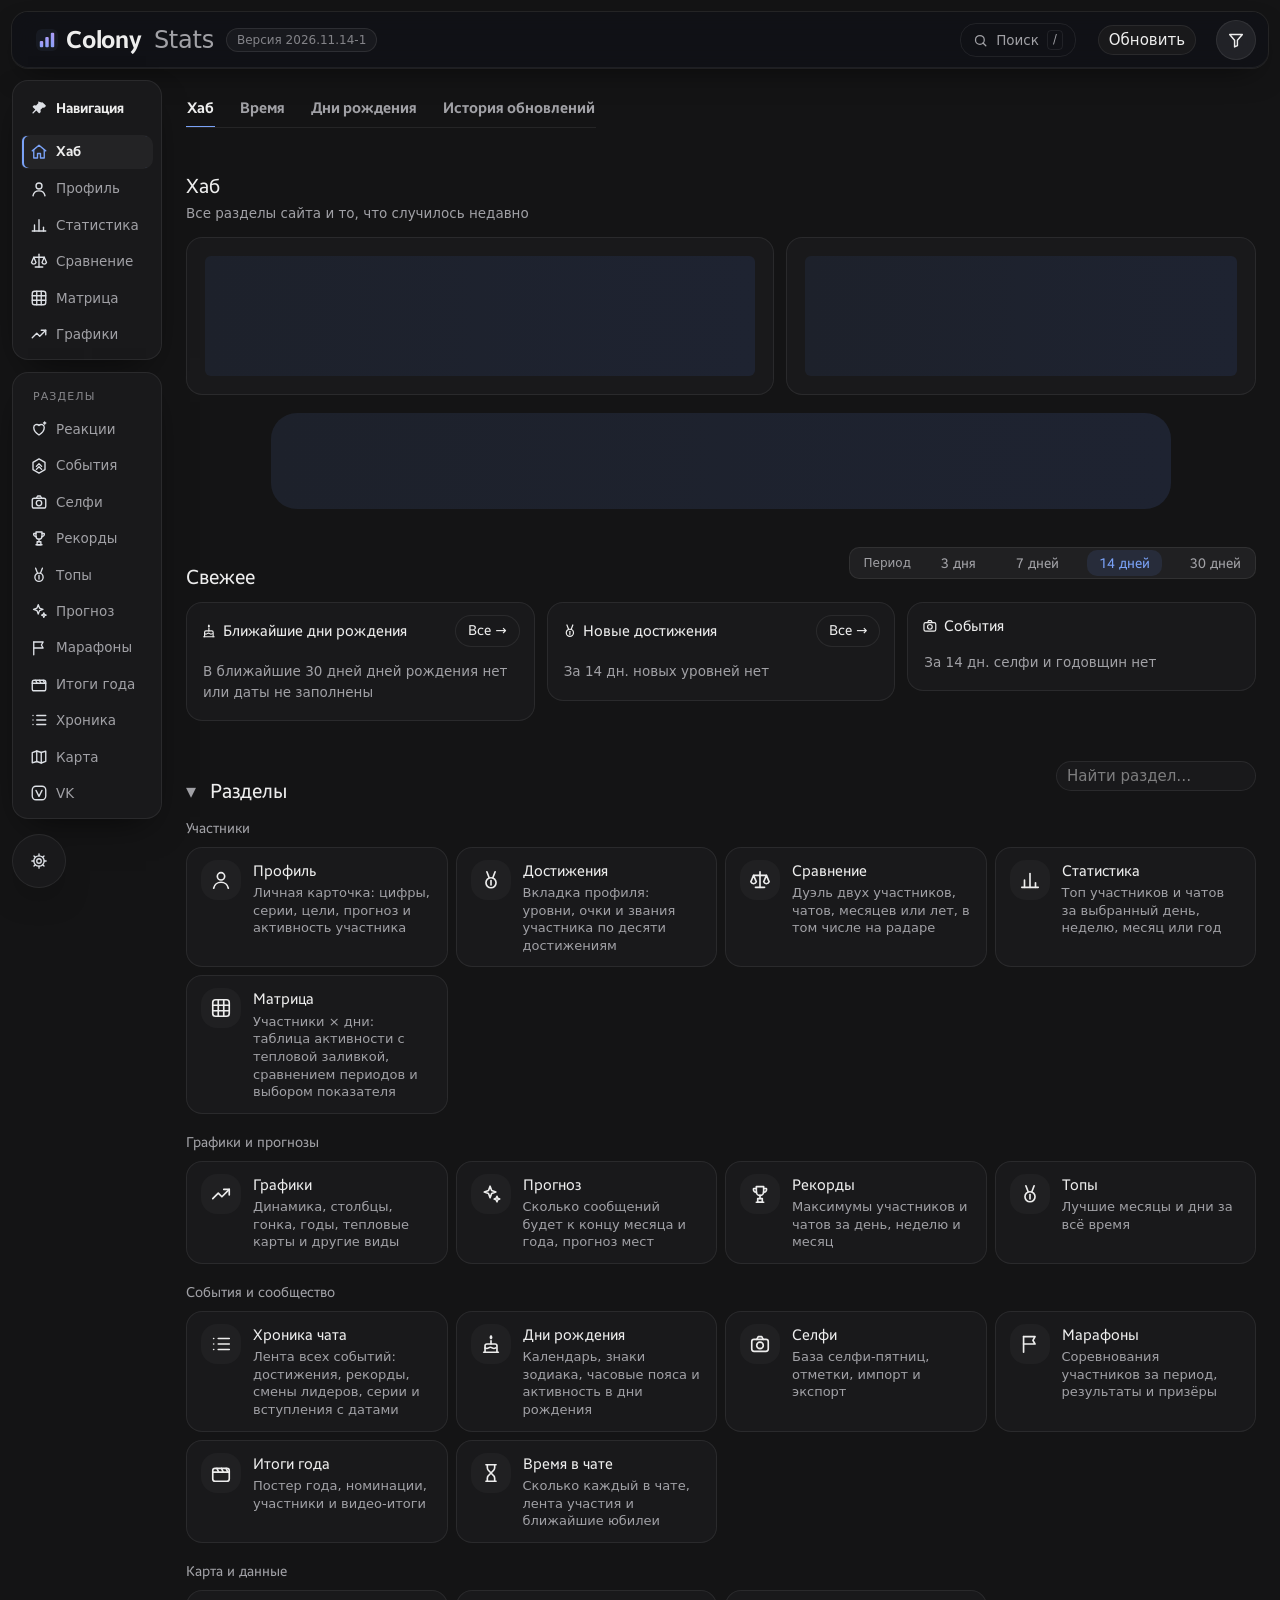
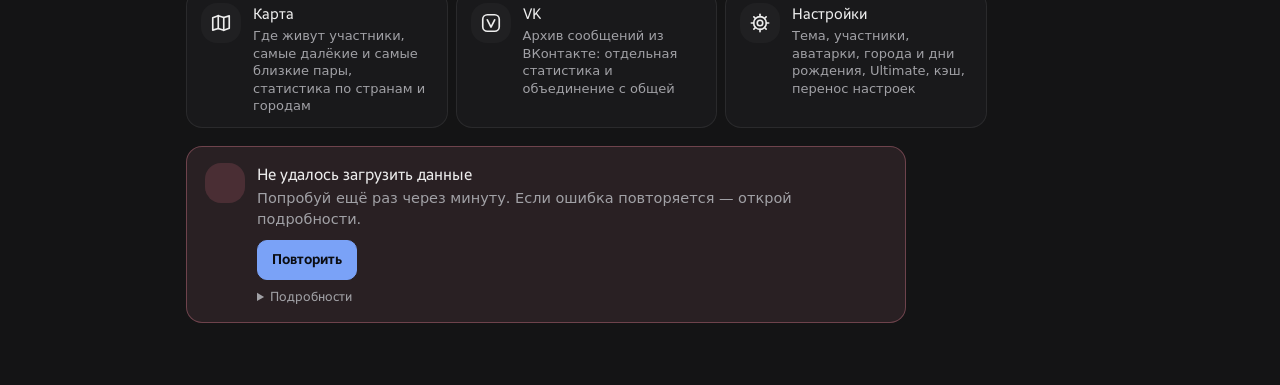
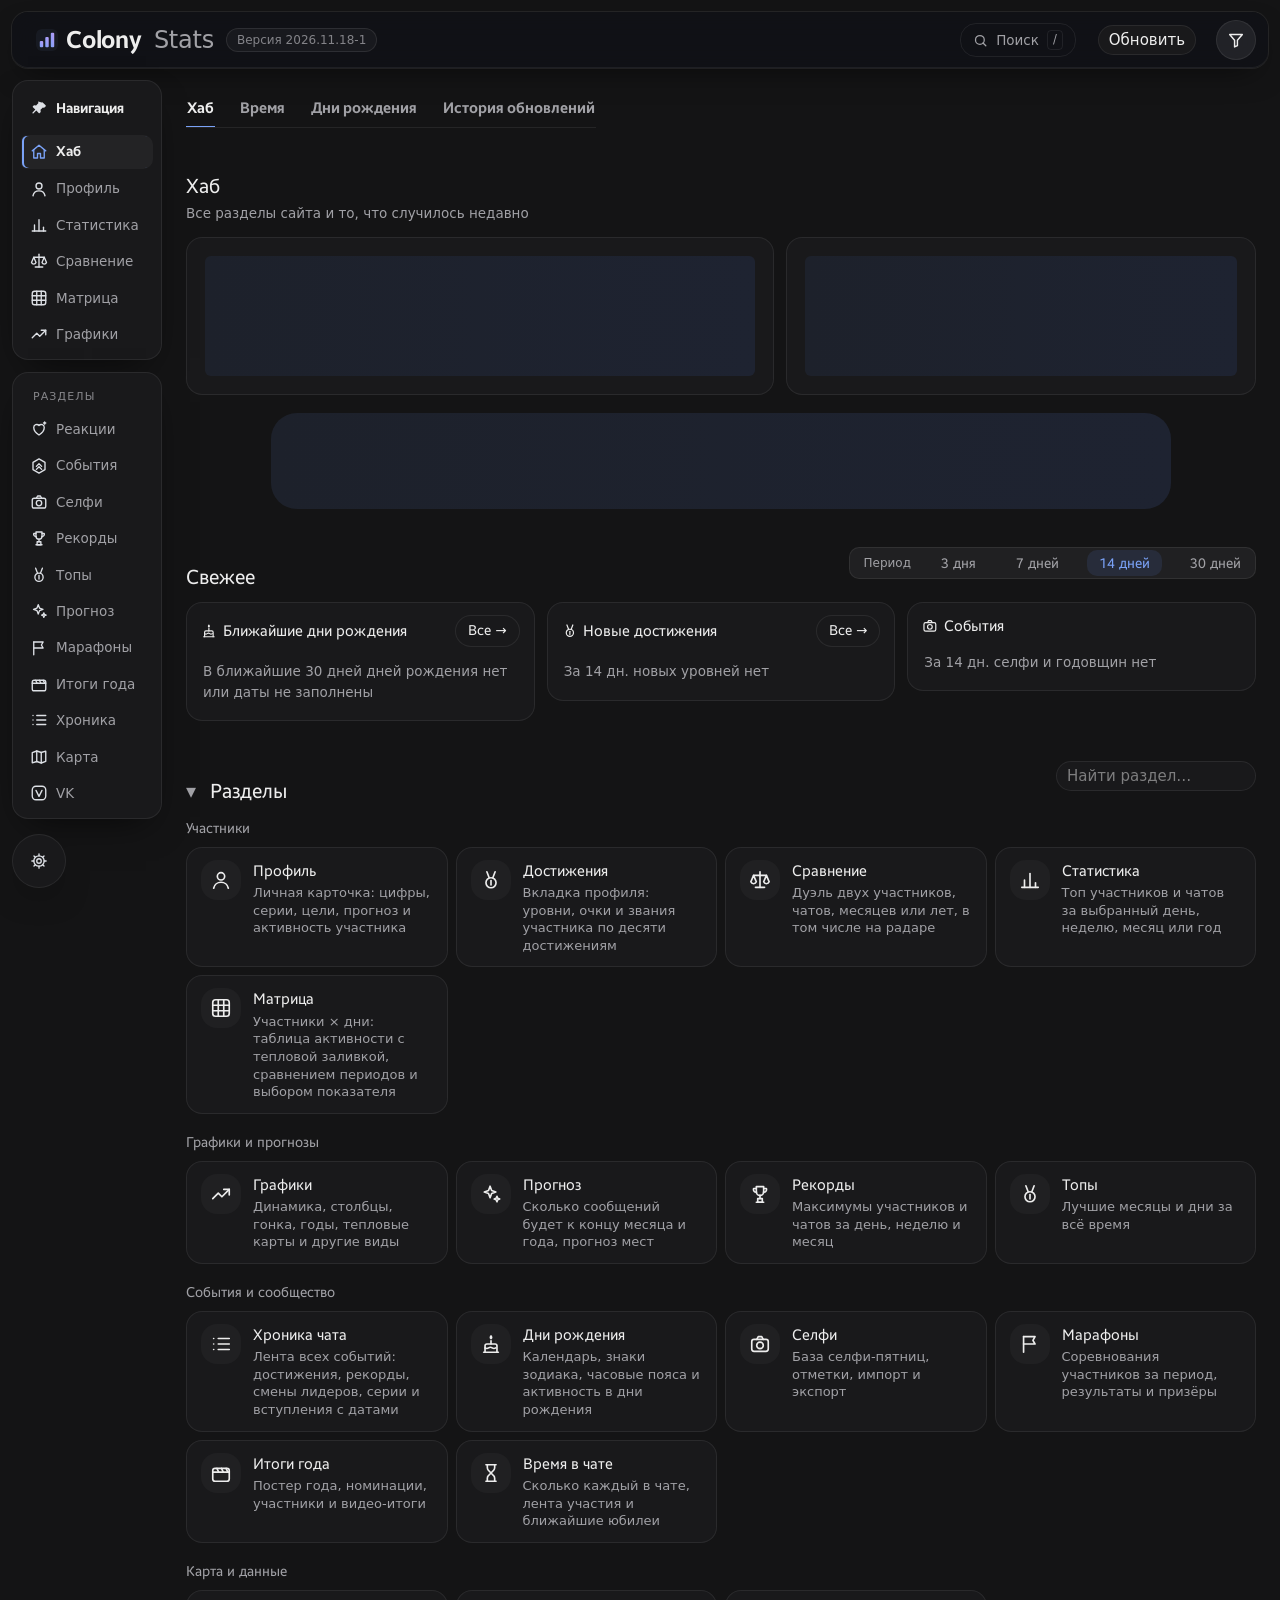
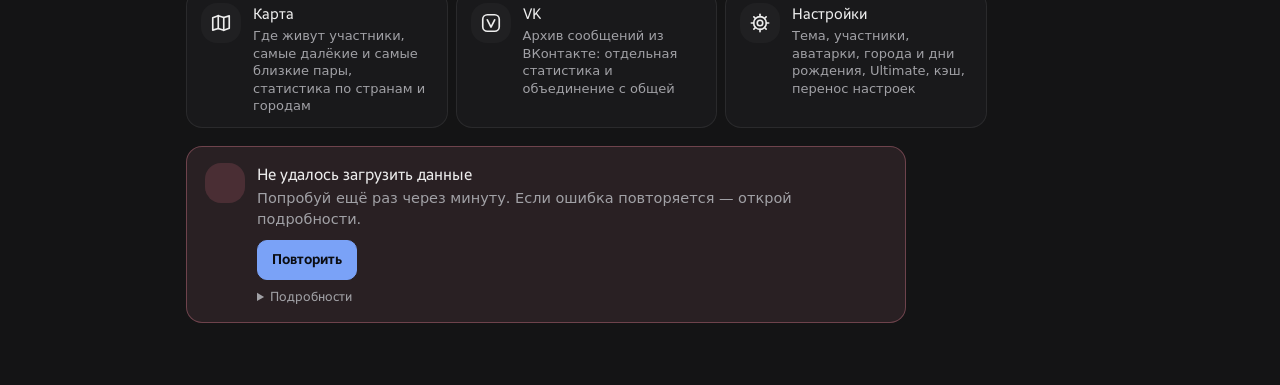
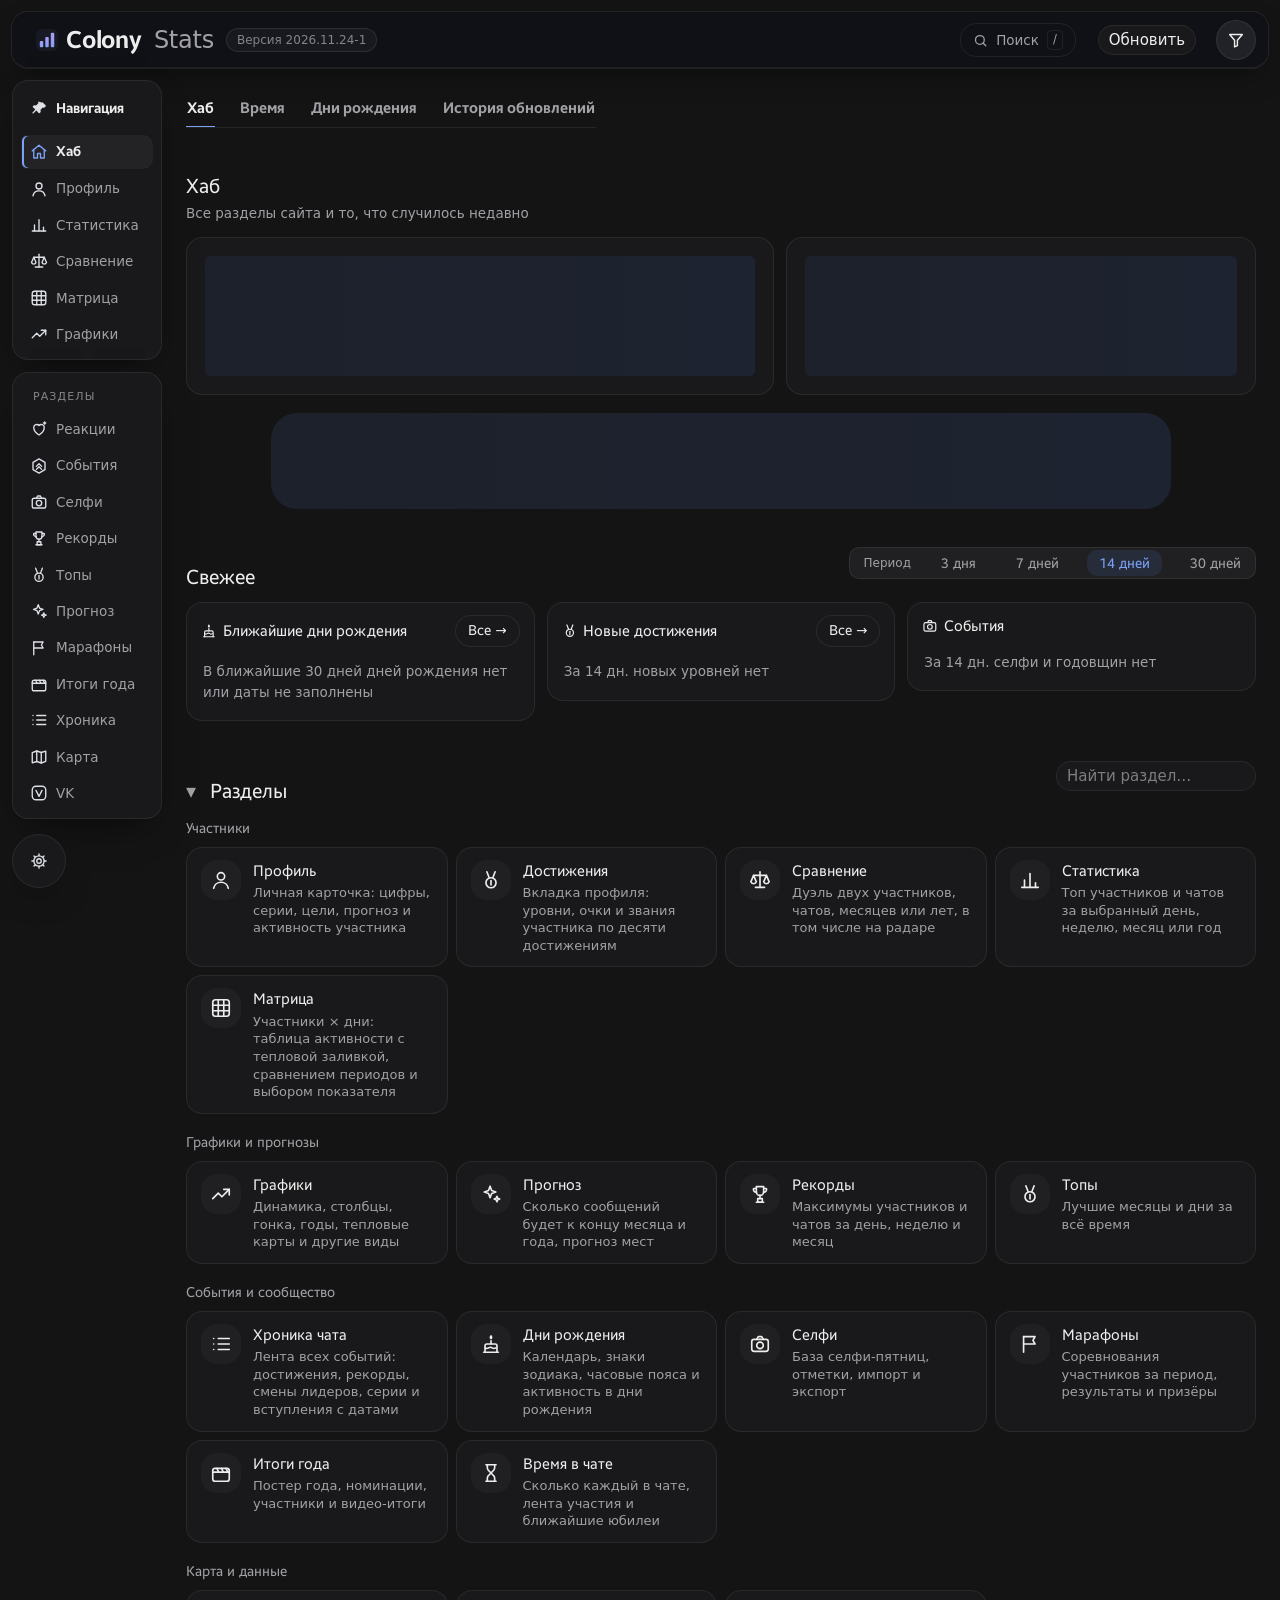
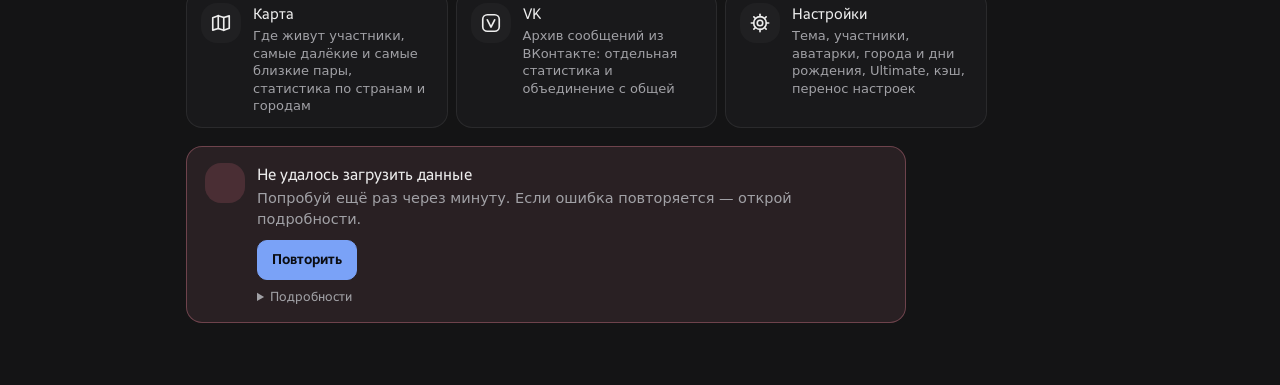
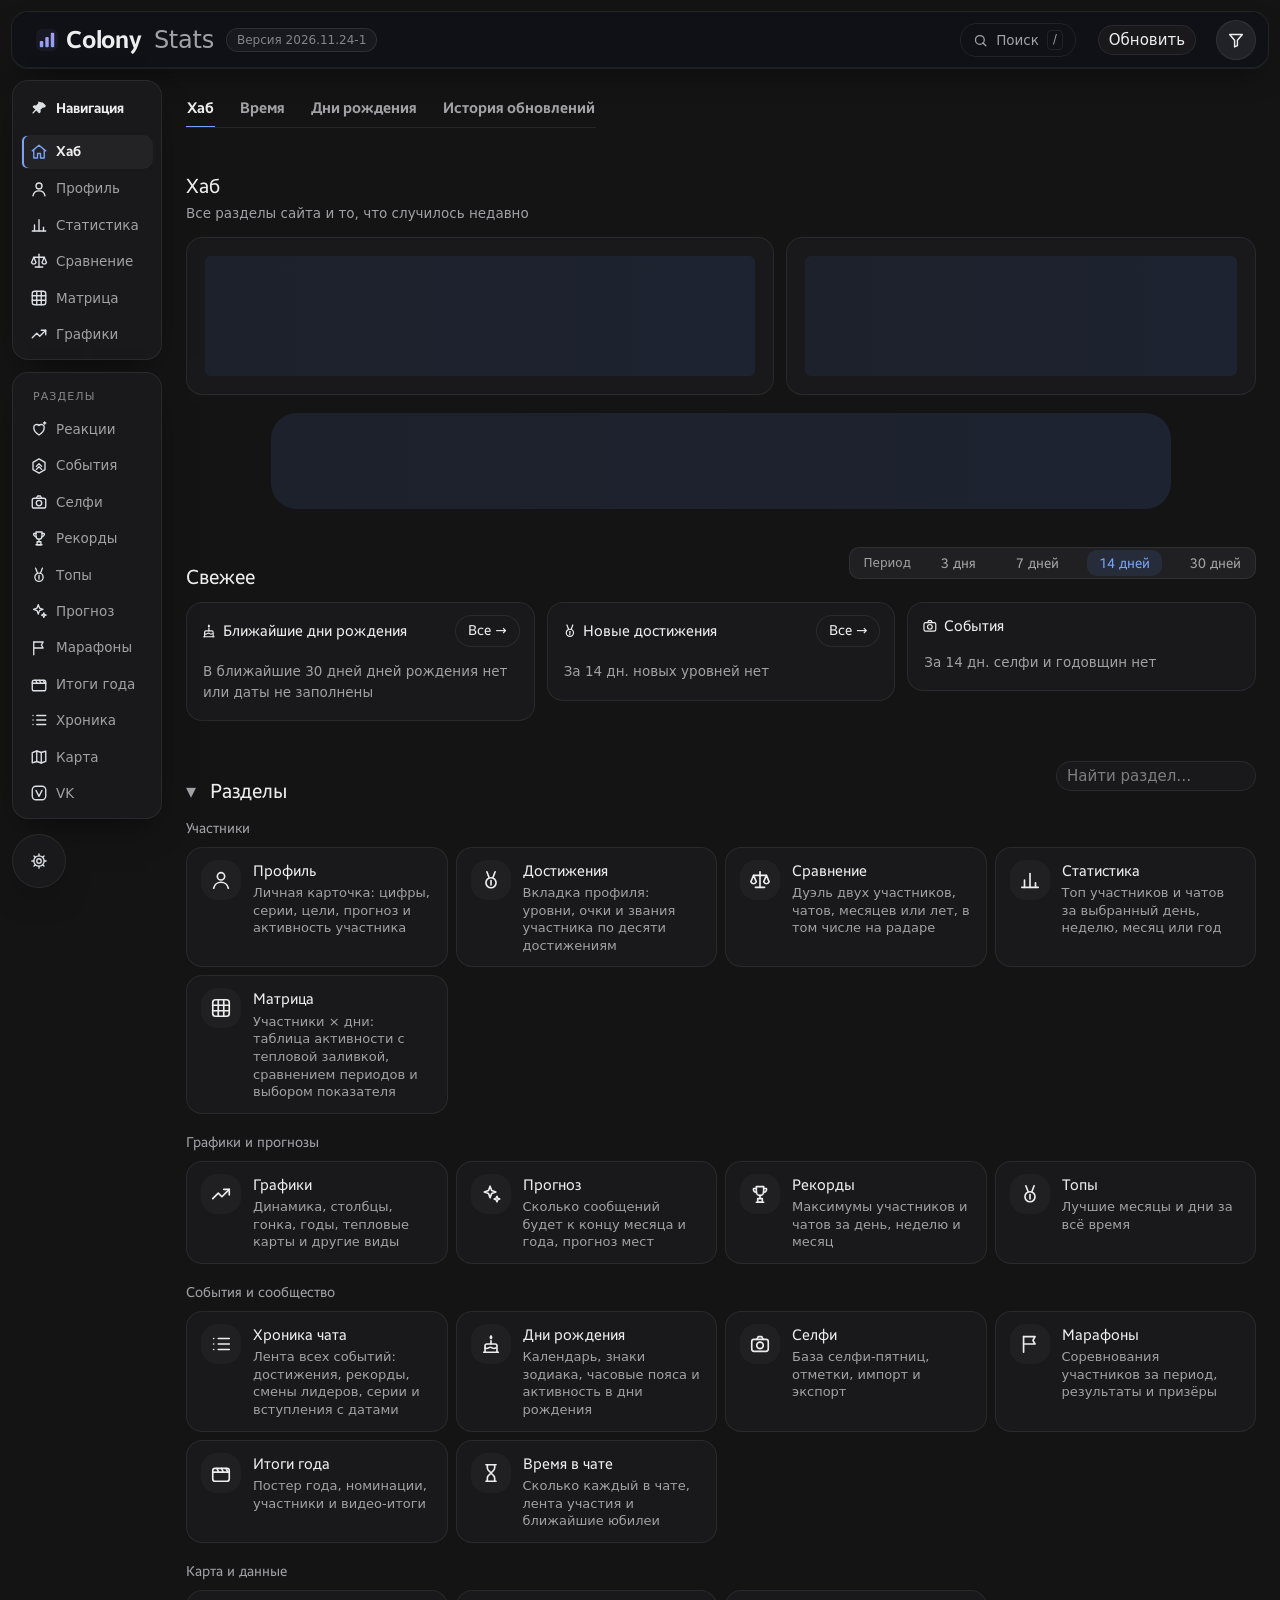
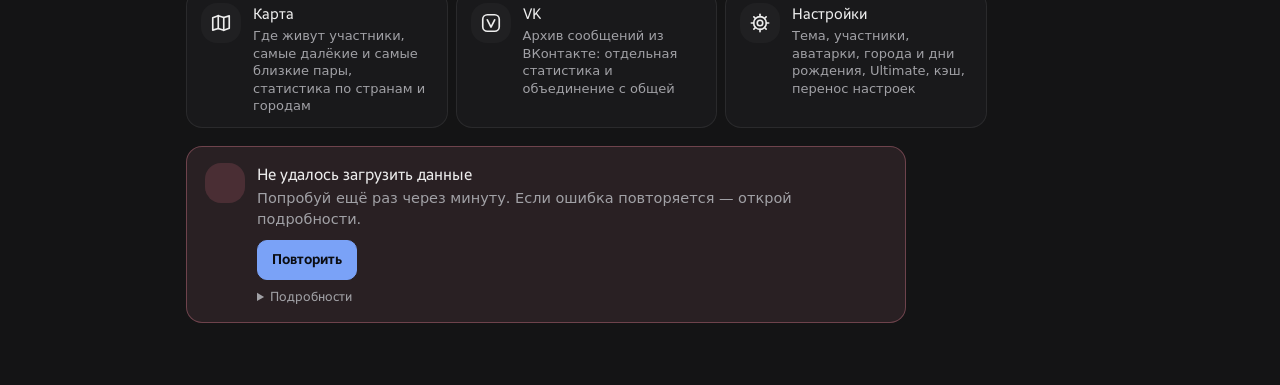
